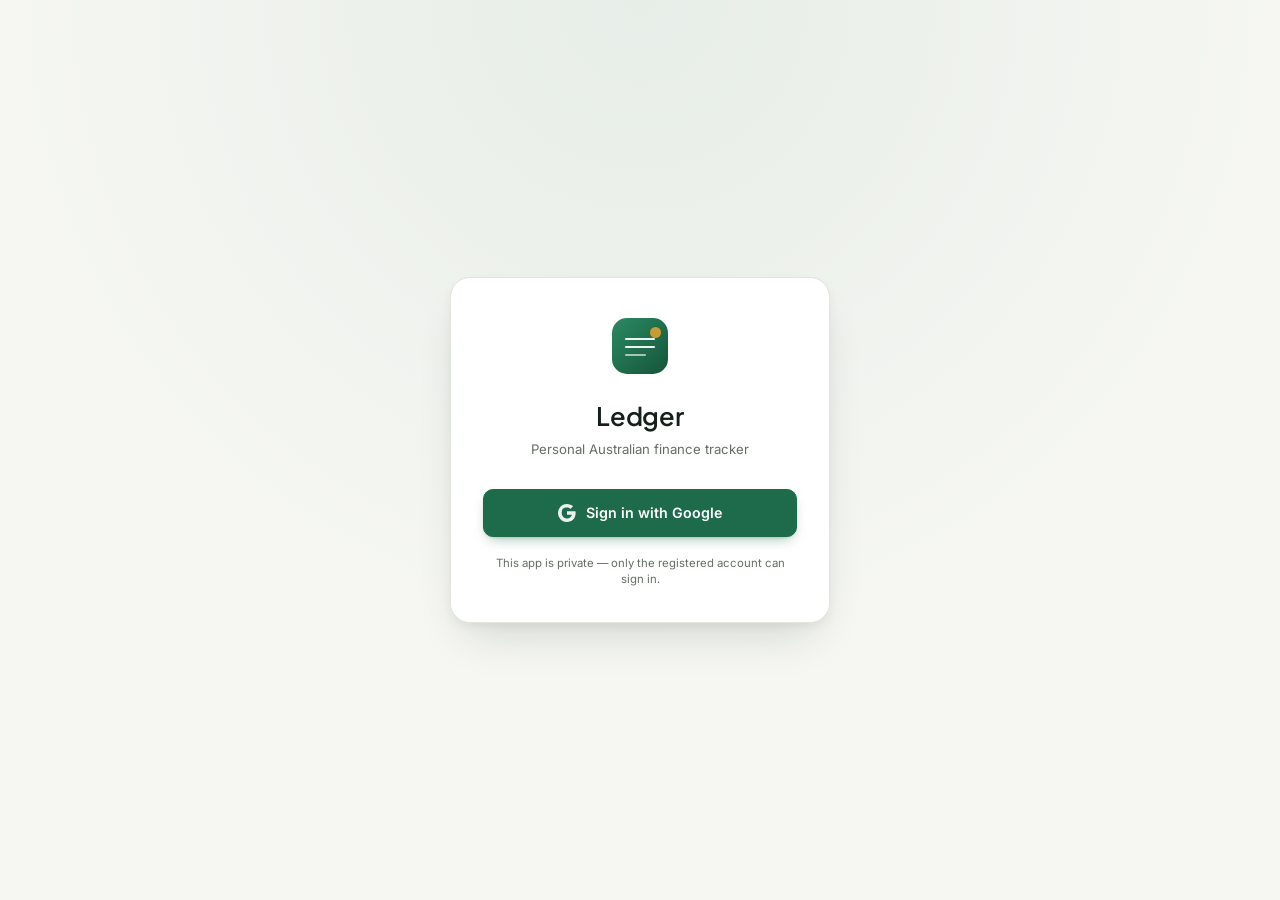
==== index.html @ 07d49474 "Add files via upload" ====
<!DOCTYPE html>
<html lang="en-AU">
<head>
<meta charset="UTF-8">
<meta name="viewport" content="width=device-width, initial-scale=1.0">
<title>Ledger</title>
<link rel="icon" href="data:image/svg+xml,%3Csvg xmlns='http://www.w3.org/2000/svg' viewBox='0 0 64 64'%3E%3Crect width='64' height='64' rx='15' fill='%231E6B4C'/%3E%3Ctext x='32' y='46' font-family='Arial,Helvetica,sans-serif' font-size='40' font-weight='800' fill='%23ffffff' text-anchor='middle'%3E%24%3C/text%3E%3C/svg%3E">
<link rel="preconnect" href="https://fonts.googleapis.com">
<link href="https://fonts.googleapis.com/css2?family=Inter:wght@400;500;600;700;800&family=Plus+Jakarta+Sans:wght@400;500;600;700;800&display=swap" rel="stylesheet">
<style>
/* ============ TOKENS ============ */
:root{
  /* ── Backgrounds ── */
  --bg:#F6F7F3; --surface:#FFFFFF; --surface2:#EEF1EA;
  /* ── Text ── */
  --ink:#16201A; --muted:#646F63;
  /* ── Borders ── */
  --line:#E2E6DD; --line2:#CCD3C4;
  /* ── Brand: Eucalyptus ── */
  --euc:#1E6B4C; --euc-soft:#E5F0E7; --euc-ink:#134A33;
  --euc-grad-from:#2B8A63; --euc-grad-to:#15543A;
  /* ── Accent: Gold ── */
  --gold:#A2791E; --gold-soft:#F5EEDA; --gold-badge:#C99B33;
  /* ── Semantic ── */
  --red:#AC4530; --red-soft:#F7E7E1;
  --blue:#2A5FA8; --blue-soft:#E4ECF8;
  --orange:#C9763F; --orange-soft:#F8EADC;
  --purple:#6E5FA8; --purple-soft:#EAE6F5;
  --grey-cell:#A8B0A4;
  /* ── Shadows ── */
  --shadow:0 1px 2px rgba(20,28,20,.04),0 10px 28px -10px rgba(20,28,20,.10);
  --shadow-sm:0 1px 2px rgba(20,28,20,.05);
  --shadow-lg:0 4px 10px rgba(20,28,20,.05),0 24px 48px -16px rgba(20,28,20,.16);
  /* ── Shape & Layout ── */
  --radius-xs:7px; --radius-sm:8px; --radius:13px; --radius-lg:16px; --radius-xl:20px; --radius-pill:999px;
  --ctl-h:36px; --ctl-h-sm:28px; --ctl-h-lg:48px;
  --sidebar-w:240px;
  /* ── Motion ── */
  --ease:cubic-bezier(.2,.7,.2,1);
  --dur-fast:120ms; --dur-base:150ms; --dur-slow:200ms; --dur-enter:180ms;
  /* ── Effects ── */
  --focus-ring:0 0 0 3px color-mix(in srgb,var(--euc) 18%,transparent);
  --blur-modal:blur(2px);
  /* ── Typography scale ── */
  --font-display:'Plus Jakarta Sans','Inter',system-ui,sans-serif;
  --font-body:'Inter',system-ui,-apple-system,sans-serif;
  --text-2xs:.64rem; --text-xs:.70rem; --text-sm:.78rem; --text-base:.88rem;
  --text-md:.92rem; --text-lg:1.00rem; --text-xl:1.08rem;
  --text-2xl:1.32rem; --text-3xl:1.62rem; --text-4xl:1.78rem;
  --fw-regular:400; --fw-medium:500; --fw-semibold:600; --fw-bold:700; --fw-extrabold:800;
  --lh-tight:1.25; --lh-base:1.45; --lh-relaxed:1.70;
  --ls-tight:-0.012em; --ls-snug:-0.006em; --ls-normal:0;
  --ls-caps:0.08em; --ls-wide:0.11em; --ls-widest:0.13em;
  --tnum:'tnum' 1;
  /* ── Spacing scale (4px base) ── */
  --space-1:4px; --space-2:8px; --space-3:12px; --space-4:14px; --space-5:16px;
  --space-6:18px; --space-7:20px; --space-8:24px; --space-9:30px; --space-10:38px;
}
html[data-theme="dark"]{
  --bg:#0D1310; --surface:#151D17; --surface2:#1C261E; --ink:#E8EDE6; --muted:#90A092;
  --line:#263027; --line2:#34402F;
  --euc:#4FCB94; --euc-soft:#172E22; --euc-ink:#7FE0AE;
  --gold:#D7AC54; --gold-soft:#2B2414; --gold-badge:#D7AC54;
  --red:#E08667; --red-soft:#33201A;
  --blue:#79ABEC; --blue-soft:#1A2740;
  --orange:#E2925A; --orange-soft:#352617;
  --purple:#AFA1DE; --purple-soft:#251F38;
  --grey-cell:#414C40;
  --shadow:0 1px 2px rgba(0,0,0,.50),0 12px 28px -10px rgba(0,0,0,.55);
  --shadow-sm:0 1px 2px rgba(0,0,0,.50);
  --shadow-lg:0 4px 10px rgba(0,0,0,.50),0 28px 56px -16px rgba(0,0,0,.60);
}
*{box-sizing:border-box;margin:0;padding:0}
html{font-size:15px}
html,body{overflow-x:hidden}
body{
  font-family:var(--font-body); background:var(--bg); color:var(--ink);
  font-feature-settings:var(--tnum); line-height:var(--lh-base); min-height:100vh;
  -webkit-font-smoothing:antialiased; text-rendering:optimizeLegibility; text-wrap:pretty;
}
h1,.display{font-family:var(--font-display);letter-spacing:-.022em;font-weight:var(--fw-bold)}
h2,h3{letter-spacing:var(--ls-snug)}
button,input,select,textarea{font:inherit;color:inherit}
a{color:var(--euc);text-decoration:none}
a:hover{text-decoration:underline}
::selection{background:var(--euc-soft);color:var(--euc-ink)}
/* Slim, quiet scrollbars — premium chrome rather than the OS default */
::-webkit-scrollbar{width:10px;height:10px}
::-webkit-scrollbar-track{background:transparent}
::-webkit-scrollbar-thumb{background:var(--line2);border-radius:99px;border:2px solid var(--bg)}
::-webkit-scrollbar-thumb:hover{background:var(--muted)}
*{scrollbar-color:var(--line2) transparent;scrollbar-width:thin}

/* ============ LAYOUT ============ */
.app{display:grid;grid-template-columns:240px 1fr;height:100vh;overflow:hidden;border-top:3px solid var(--person-accent,transparent)}
.sidebar{
  background:var(--surface); border-right:1px solid var(--line); padding:20px 0 14px;
  height:100%; overflow-y:auto; display:flex; flex-direction:column;
}
.brand{padding:0 20px 16px;border-bottom:1px solid var(--line);position:relative}
.brand .t{font-family:var(--font-display);font-weight:var(--fw-semibold);font-size:var(--text-2xl);letter-spacing:-.01em;position:relative;display:inline-block}
.brand .t::after{content:'';position:absolute;left:0;right:-4px;bottom:-7px;height:3px;background:linear-gradient(90deg,var(--euc) 0 60%,var(--gold) 60% 100%);border-radius:2px;opacity:.85}
.nav-toggle{display:none}
.fy-pick{padding:14px 20px;border-bottom:1px solid var(--line)}
.fy-pick label{font-size:.66rem;text-transform:uppercase;letter-spacing:var(--ls-wide);color:var(--muted);display:block;margin-bottom:6px;font-weight:var(--fw-semibold)}
.pchips{display:flex;flex-wrap:wrap;gap:6px}
.pchips button{border:1px solid var(--line);background:var(--surface2);color:var(--ink);border-radius:999px;padding:4px 11px;font:inherit;font-size:var(--text-sm);cursor:pointer;display:flex;align-items:center;gap:6px;transition:border-color .15s var(--ease),background .15s var(--ease),box-shadow .15s var(--ease)}
.pchips button .pd{width:8px;height:8px;border-radius:50%;flex:none}
.pchips button.active{background:var(--euc-soft);border-color:var(--euc);color:var(--euc-ink);font-weight:var(--fw-semibold);box-shadow:0 0 0 1px var(--euc) inset}
.pchips button:hover{border-color:var(--euc)}
.personline{display:inline-flex;align-items:center;gap:6px;font-size:.8rem;color:var(--muted)}
.personline .pd{width:9px;height:9px;border-radius:50%;display:inline-block}
.nav{padding:12px 12px;flex:1}
.nav .grp{font-size:.65rem;text-transform:uppercase;letter-spacing:var(--ls-wide);color:var(--muted);padding:14px 10px 6px;font-weight:var(--fw-bold)}
/* Excel-heritage sheet tabs */
.nav button{
  display:flex;align-items:center;gap:10px;width:100%;text-align:left;background:none;border:0;
  padding:8px 10px;border-radius:var(--radius-sm);cursor:pointer;color:var(--ink);font-weight:var(--fw-medium);font-size:var(--text-md);
  transition:background .14s var(--ease),color .14s var(--ease);
}
.nav button:hover{background:var(--surface2)}
.nav button.active{background:var(--person-accent-soft, var(--euc-soft));color:var(--person-accent-ink, var(--euc-ink));font-weight:var(--fw-semibold)}
.nav .tabchip{width:14px;height:9px;border-radius:2px 2px 0 0;border-bottom:2px solid transparent;flex:none}
.nav button.active .tabchip{border-bottom-color:currentColor}
.sidefoot{padding:14px 20px;border-top:1px solid var(--line);display:flex;gap:8px;align-items:center;flex-wrap:wrap}

.main{padding:30px 38px 70px;max-width:1280px;width:100%;min-width:0}
.pagehead{display:flex;align-items:flex-end;justify-content:space-between;gap:16px;margin-bottom:22px;flex-wrap:wrap}
.pagehead h1{font-size:var(--text-4xl);font-weight:var(--fw-semibold)}
.pagehead .sub{color:var(--muted);font-size:.9rem;margin-top:4px;max-width:680px}
.headactions{display:flex;gap:8px;flex-wrap:wrap;align-items:center}

/* ============ COMPONENTS ============ */
.card{background:var(--surface);border:1px solid var(--line);border-radius:var(--radius);box-shadow:var(--shadow);margin-bottom:18px;transition:box-shadow .2s var(--ease)}
.card.archived{opacity:.7}
.card.archived .chead{background:repeating-linear-gradient(135deg,transparent,transparent 10px,var(--bg) 10px,var(--bg) 20px)}
.asset-search-dropdown{position:absolute;top:2px;left:0;right:0;background:var(--surface);border:1px solid var(--line);border-radius:var(--radius-sm);box-shadow:var(--shadow-lg);z-index:50;max-height:280px;overflow-y:auto}
.asset-search-item{padding:8px 10px;font-size:.84rem;cursor:pointer;border-bottom:1px solid var(--line2)}
.asset-search-item:last-child{border-bottom:none}
.asset-search-item:hover{background:var(--surface2)}
.card>.chead{display:flex;align-items:center;justify-content:space-between;gap:12px;padding:13px 17px;border-bottom:1px solid var(--line);flex-wrap:wrap}
.card>.chead h2{font-size:1rem;font-weight:var(--fw-bold);letter-spacing:-.005em}
.card>.chead .hint{font-size:.8rem;color:var(--muted)}
.card>.cbody{padding:17px}
.card>.cbody.tight{padding:0;overflow-x:auto;-webkit-overflow-scrolling:touch}
.chead .actions{display:flex;gap:6px;align-items:center;flex-wrap:wrap}

.grid2{display:grid;grid-template-columns:1fr 1fr;gap:18px}
.grid3{display:grid;grid-template-columns:repeat(3,1fr);gap:14px}
@media(max-width:1000px){
  .grid2,.grid3{grid-template-columns:1fr}
  /* On mobile the app returns to normal document flow — no fixed height,
     no overflow:hidden, standard page scroll */
  .app{grid-template-columns:1fr;height:auto;overflow:visible}
  .sidebar{position:static;height:auto;overflow-y:visible;border-right:none;border-bottom:1px solid var(--line)}
  /* Main content scroll wrapper also returns to normal flow */
  .app > div[style*="overflow-y:auto"]{height:auto;overflow-y:visible !important}
  .brand{display:flex;align-items:center;justify-content:space-between;gap:12px;padding:14px 16px}
  .nav-toggle{
    display:flex;align-items:center;gap:6px;border:1px solid var(--line2);background:var(--surface2);
    border-radius:var(--radius-xs);padding:0 12px;height:34px;font:inherit;font-size:.84rem;font-weight:var(--fw-semibold);color:var(--ink);cursor:pointer;
  }
  .nav-toggle-icon{font-size:.7rem;transition:transform .15s;color:var(--muted)}
  .nav-toggle[aria-expanded="true"] .nav-toggle-icon{transform:rotate(180deg)}
  .nav-collapse{display:none}
  .nav-collapse.open{display:block}
}

.btn{
  border:1px solid var(--line2);background:var(--surface);border-radius:var(--radius-sm);padding:0 14px;height:var(--ctl-h);cursor:pointer;
  font-weight:var(--fw-semibold);font-size:.86rem;display:inline-flex;align-items:center;gap:6px;color:var(--ink);
  transition:background .15s var(--ease),border-color .15s var(--ease),box-shadow .15s var(--ease),transform .1s var(--ease);
}
.btn:hover{background:var(--surface2);border-color:var(--line2)}
.btn:active{transform:translateY(1px)}
.btn.primary{background:var(--euc);border-color:var(--euc);color:#fff;box-shadow:0 1px 2px rgba(20,28,20,.08),0 6px 14px -6px color-mix(in srgb,var(--euc) 55%,transparent)}
html[data-theme="dark"] .btn.primary{color:#06140d}
.btn.primary:hover{filter:brightness(1.07);box-shadow:0 1px 2px rgba(20,28,20,.1),0 8px 18px -6px color-mix(in srgb,var(--euc) 65%,transparent)}
.btn.danger{color:var(--red);border-color:var(--red)}
.btn.danger:hover{background:var(--red-soft)}
.btn.small{height:var(--ctl-h-sm);padding:0 9px;font-size:var(--text-sm);border-radius:var(--radius-xs)}
.btn.ghost{border-color:transparent;background:none;box-shadow:none}
.btn.ghost:hover{background:var(--surface2)}
a.btn{text-decoration:none}

.input,select.input,textarea.input{
  width:100%;border:1px solid var(--line2);background:var(--surface);border-radius:var(--radius-sm);
  height:var(--ctl-h);padding:0 11px;font-size:.9rem;transition:border-color .14s var(--ease),box-shadow .14s var(--ease);
}
textarea.input{height:auto;padding:8px 10px}
select.input{
  appearance:none;-webkit-appearance:none;
  background-image:url("data:image/svg+xml;charset=utf-8,%3Csvg xmlns='http://www.w3.org/2000/svg' width='10' height='6'%3E%3Cpath d='M1 1l4 4 4-4' stroke='%23646F63' stroke-width='1.6' fill='none' stroke-linecap='round'/%3E%3C/svg%3E");
  background-repeat:no-repeat;background-position:right 9px center;padding-right:26px;
}
.input:focus,.input:focus-visible{outline:none;border-color:var(--euc);box-shadow:var(--focus-ring)}
.input.money{text-align:right;font-variant-numeric:tabular-nums}
label.fld{display:block;font-size:.74rem;font-weight:var(--fw-semibold);color:var(--muted);margin-bottom:5px;text-transform:uppercase;letter-spacing:.05em}
.fldrow{display:flex;gap:12px;flex-wrap:wrap}
.fldrow>div{flex:1;min-width:130px}

table.tbl{width:100%;border-collapse:collapse;font-size:var(--text-base)}
table.tbl th{
  text-align:left;font-size:var(--text-2xs);text-transform:uppercase;letter-spacing:var(--ls-caps);color:var(--muted);
  padding:10px 14px;border-bottom:1px solid var(--line);background:var(--surface2);font-weight:var(--fw-bold);white-space:nowrap;
}
table.tbl td{padding:8px 14px;border-bottom:1px solid var(--line);vertical-align:middle;height:44px}
table.tbl tr:last-child td{border-bottom:0}
table.tbl tbody tr{transition:background .12s var(--ease)}
table.tbl tbody tr:hover td{background:color-mix(in srgb,var(--surface2) 55%,transparent)}
table.tbl tr.total:hover td{background:var(--surface2)}
table.tbl td.num,table.tbl th.num{text-align:right;font-variant-numeric:tabular-nums;white-space:nowrap}
/* Ledger signature: totals close out with a double rule, the way an
   accountant underlines a final balance in a paper ledger book. */
table.tbl tr.total td{font-weight:var(--fw-bold);background:var(--surface2);border-top:3px double var(--line2)}
table.tbl tr.subhead td{font-weight:var(--fw-bold);background:var(--euc-soft);color:var(--euc-ink);font-size:var(--text-sm);text-transform:uppercase;letter-spacing:.06em;height:var(--ctl-h)}
table.tbl td.rowact{text-align:right;white-space:nowrap}
table.tbl td.rowact .btn{vertical-align:middle}
table.tbl input.input,table.tbl select.input{height:31px;font-size:.86rem;min-width:64px;border-radius:var(--radius-xs)}
table.tbl select.input{min-width:96px}
table.tbl .editcell{min-width:120px}

.stat{background:var(--surface);border:1px solid var(--line);border-radius:var(--radius);padding:15px 17px;box-shadow:var(--shadow);position:relative;overflow:hidden}
.stat::before{content:'';position:absolute;top:0;left:0;right:0;height:3px;background:var(--line2);opacity:.6}
.stat .l{font-size:var(--text-2xs);text-transform:uppercase;letter-spacing:var(--ls-caps);color:var(--muted);font-weight:var(--fw-semibold)}
.stat .v{font-family:var(--font-display);font-size:var(--text-3xl);font-weight:var(--fw-bold);margin-top:5px;font-variant-numeric:tabular-nums;letter-spacing:-.022em}
.stat .d{font-size:var(--text-sm);color:var(--muted);margin-top:3px}
.stat.good::before{background:var(--euc)}
.stat.bad::before{background:var(--red)}
.stat.gold::before{background:var(--gold-badge)}
.stat.good .v{color:var(--euc)}
.stat.bad .v{color:var(--red)}
.stat.gold .v{color:var(--gold-badge)}

.badge{display:inline-flex;align-items:center;gap:5px;font-size:.7rem;font-weight:var(--fw-bold);padding:2.5px 9px;border-radius:99px;border:1px solid;white-space:nowrap;letter-spacing:.01em}
.badge.euc{color:var(--euc-ink);background:var(--euc-soft);border-color:var(--euc)}
.badge.gold{color:var(--gold-badge);background:var(--gold-soft);border-color:var(--gold-badge)}
.badge.red{color:var(--red);background:var(--red-soft);border-color:var(--red)}
.badge.blue{color:var(--blue);background:var(--blue-soft);border-color:var(--blue)}
.badge.purple{color:var(--purple);background:var(--purple-soft);border-color:var(--purple)}

/* frozen FY stamp — the signature mark */
.stamp{
  display:inline-flex;flex-direction:column;align-items:center;justify-content:center;
  border:2.5px solid var(--gold-badge);color:var(--gold-badge);border-radius:8px;padding:5px 12px;
  font-family:var(--font-display);font-weight:var(--fw-semibold);letter-spacing:var(--ls-widest);text-transform:uppercase;font-size:var(--text-2xs);
  transform:rotate(-4deg);line-height:1.25;opacity:.95;user-select:none;pointer-events:none;
}
.stamp .big{font-size:.86rem;letter-spacing:.18em}

/* WFH calendar */
.cal-month{margin-bottom:10px}
.cal-mname{font-weight:var(--fw-bold);font-size:var(--text-md);margin:10px 0 6px}
.cal-grid{display:grid;grid-template-columns:repeat(7,minmax(34px,46px));gap:3px}
.cal-dow{font-size:.64rem;text-transform:uppercase;color:var(--muted);text-align:center;font-weight:var(--fw-bold);padding:2px 0}
.cal-day{
  aspect-ratio:1.15;border:1px solid var(--line);border-radius:var(--radius-xs);display:flex;align-items:center;justify-content:center;
  font-size:.8rem;cursor:pointer;background:var(--surface);font-variant-numeric:tabular-nums;position:relative;
  transition:outline-color .12s var(--ease),background .12s var(--ease);
}
.cal-day.empty{visibility:hidden}
.cal-day.weekend{background:var(--orange-soft);border-color:var(--orange);color:var(--orange);cursor:default}
.cal-day.holiday{background:var(--grey-cell);border-color:var(--grey-cell);color:var(--surface);cursor:default}
.cal-day.wfh{background:var(--wfh-user,var(--blue));border-color:var(--wfh-user,var(--blue));color:#fff;font-weight:var(--fw-bold)}
.cal-day.range-pending{outline:2px dashed var(--euc);outline-offset:1px;box-shadow:0 0 0 2px var(--euc) inset}
.cal-day.away{background:var(--away-user,var(--purple));border-color:var(--away-user,var(--purple));color:#fff}
.cal-day:not(.weekend):not(.holiday):hover{outline:2px solid var(--blue)}
.cal-legend{display:flex;gap:14px;flex-wrap:wrap;font-size:var(--text-sm);color:var(--muted);margin:8px 0 4px}
.cal-legend .sw{display:inline-block;width:13px;height:13px;border-radius:3px;vertical-align:-2px;margin-right:5px;border:1px solid var(--line)}

/* charts */
.chart svg{width:100%;height:auto;display:block}
.chart .axis{font-size:10px;fill:var(--muted)}
.chart .vlab{font-size:9.5px;fill:var(--muted);font-variant-numeric:tabular-nums}
.mom-up{color:var(--euc);font-weight:var(--fw-bold)}
.mom-down{color:var(--red);font-weight:var(--fw-bold)}

/* expandable result table */
.restbl{width:100%;border-collapse:collapse;font-size:.9rem}
.restbl th{text-align:right;font-size:.69rem;text-transform:uppercase;letter-spacing:var(--ls-caps);color:var(--muted);padding:7px 10px;border-bottom:1px solid var(--line);font-weight:var(--fw-bold)}
.restbl th:first-child{text-align:left}
.restbl td{padding:8px 10px;border-bottom:1px solid var(--line);font-variant-numeric:tabular-nums}
.restbl td.num{text-align:right;white-space:nowrap}
.restbl tr.grp>td{cursor:pointer;font-weight:var(--fw-semibold)}
.restbl tr.grp>td:first-child::before{content:'▸';display:inline-block;width:14px;color:var(--muted);transition:transform .12s}
.restbl tr.grp.open>td:first-child::before{transform:rotate(90deg)}
.restbl tr.sub td{background:var(--surface2);color:var(--muted);font-size:.84rem;border-bottom:1px dashed var(--line)}
.restbl tr.sub td:first-child{padding-left:26px}
.restbl tr.tot td{font-weight:var(--fw-bold);border-top:3px double var(--line2);border-bottom:0}
.restbl tr.plain>td:first-child{padding-left:14px}

/* donut */
.donutwrap{display:flex;gap:22px;align-items:center;flex-wrap:wrap}
.donutleg{font-size:.84rem;display:grid;gap:6px}
.donutleg .sw{display:inline-block;width:12px;height:12px;border-radius:3px;margin-right:7px;vertical-align:-1px}

/* receipts */
.rcpt-thumb{width:40px;height:40px;object-fit:cover;border-radius:var(--radius-xs);border:1px solid var(--line);cursor:pointer}
.rcpt-file{display:inline-flex;align-items:center;gap:6px;font-size:var(--text-sm);padding:4px 9px;border:1px solid var(--line2);border-radius:var(--radius-xs);cursor:pointer;transition:background .12s var(--ease)}
.rcpt-file:hover{background:var(--surface2)}

/* ═══ Documents page ═══ */
.docs-filter-row{display:flex;gap:10px;align-items:center;flex-wrap:wrap;margin-bottom:18px}
.docs-filter-row .input{max-width:320px;flex:1}
.doc-cat{margin-bottom:14px}
.doc-cat-head{display:flex;align-items:center;gap:10px;cursor:pointer;user-select:none;padding:12px 17px;background:var(--surface);border:1px solid var(--line);border-radius:var(--radius);box-shadow:var(--shadow-sm);transition:background .12s var(--ease)}
.doc-cat-head:hover{background:var(--surface2)}
.doc-cat-head h2{margin:0;font-size:var(--text-md);font-weight:var(--fw-bold);flex:1}
.doc-cat-body{border:1px solid var(--line);border-top:none;border-radius:0 0 var(--radius) var(--radius);background:var(--surface);overflow:hidden}
.doc-row{display:flex;align-items:center;gap:12px;padding:11px 17px;border-bottom:1px solid var(--line);cursor:pointer;transition:background .12s var(--ease)}
.doc-row:last-child{border-bottom:none}
.doc-row:hover{background:var(--surface2)}
.doc-icon{font-size:1.2rem;flex-shrink:0;width:26px;text-align:center}
.doc-name{font-size:var(--text-base);font-weight:var(--fw-semibold);color:var(--ink);flex:1;min-width:0;white-space:nowrap;overflow:hidden;text-overflow:ellipsis}
.doc-sub{font-size:.76rem;color:var(--muted);margin-top:1px;white-space:nowrap;overflow:hidden;text-overflow:ellipsis}
.doc-meta{display:flex;flex-direction:column;align-items:flex-end;gap:4px;flex-shrink:0}
.doc-missing-head{display:flex;align-items:center;gap:9px;padding:9px 17px;background:var(--gold-soft);border-top:1px solid var(--line);cursor:pointer;user-select:none;transition:background .12s var(--ease)}
.doc-missing-head:hover{background:var(--gold-soft)}
.doc-missing-row{display:flex;align-items:center;gap:12px;padding:8px 17px 8px 40px;border-top:1px dashed var(--line);background:var(--surface2)}
.doc-missing-row:first-of-type{border-top:1px solid var(--line)}
.doc-missing-row .doc-sub{font-size:.8rem}
.doc-empty{padding:20px 17px;color:var(--muted);font-size:.84rem;font-style:italic}
.doc-cat-badges{display:flex;gap:6px;flex-shrink:0;align-items:center}

/* modal & toast */
.modal-back{position:fixed;inset:0;background:rgba(10,15,12,.52);backdrop-filter:var(--blur-modal);display:flex;align-items:center;justify-content:center;z-index:50;padding:20px;animation:fadeIn .15s var(--ease)}
.modal{background:var(--surface);border:1px solid var(--line);border-radius:var(--radius-lg);max-width:660px;width:100%;max-height:88vh;overflow-y:auto;box-shadow:var(--shadow-lg);animation:modalIn .18s var(--ease)}
@keyframes fadeIn{from{opacity:0}}
@keyframes modalIn{from{opacity:0;transform:translateY(6px) scale(.985)}}
.modal .mhead{padding:15px 19px;border-bottom:1px solid var(--line);display:flex;justify-content:space-between;align-items:center}
.modal .mhead h3{font-size:var(--text-xl);font-family:var(--font-display);font-weight:var(--fw-semibold)}
.modal .mbody{padding:19px}
.modal .mfoot{padding:13px 19px;border-top:1px solid var(--line);display:flex;justify-content:flex-end;gap:8px}
#toast{position:fixed;bottom:22px;left:50%;transform:translateX(-50%);background:var(--ink);color:var(--bg);padding:10px 19px;border-radius:10px;font-weight:var(--fw-semibold);font-size:var(--text-base);opacity:0;transition:opacity .25s,transform .25s;z-index:99;pointer-events:none;box-shadow:var(--shadow-lg)}
#toast.show{opacity:1;transform:translate(-50%,-3px)}

.note{font-size:.8rem;color:var(--muted);background:var(--surface2);border:1px solid var(--line);border-radius:var(--radius-sm);padding:10px 13px;margin-top:10px}
.kv{display:flex;justify-content:space-between;gap:10px;padding:7px 0;border-bottom:1px dashed var(--line);font-size:.9rem;align-items:center}
.kv:last-child{border-bottom:0}
.kv .k{color:var(--muted)}
.kv .v{font-weight:var(--fw-semibold);font-variant-numeric:tabular-nums}
.kv.big .v{font-family:var(--font-display);font-weight:var(--fw-semibold);font-size:1.18rem}
.muted{color:var(--muted)}
.right{text-align:right}
.mt{margin-top:14px}
.searchres{border:1px solid var(--line);border-radius:var(--radius-sm);max-height:230px;overflow-y:auto;margin-top:6px}
.searchres button{display:flex;justify-content:space-between;width:100%;border:0;background:none;padding:8px 12px;cursor:pointer;font-size:.86rem;border-bottom:1px solid var(--line);text-align:left;color:var(--ink)}
.searchres button:hover{background:var(--euc-soft)}
.theme-toggle{margin-left:auto}
/* Dashboard stat grids: collapse to single column on mobile so dex is adjacent to its card */
@media(max-width:768px){
  .dash-stat-grid{grid-template-columns:1fr!important}
  .dash-stat-grid [style*="grid-column:1/-1"]{margin-top:0!important}
  /* Reclaim screen width — desktop padding wastes too much space on phones */
  .main{padding:14px 12px 60px}
  .pagehead{gap:8px}
  .pagehead h1{font-size:1.35rem}
  .pagehead .sub{font-size:.84rem}
  .card>.chead{padding:10px 12px}
  .card>.cbody{padding:12px}
  table.tbl{font-size:.82rem}
  table.tbl th,table.tbl td{padding:6px 8px}
  /* Form rows stack on narrow screens instead of cramming columns */
  .fldrow>div{min-width:0;flex-basis:100%}
  .fldrow.fldrow-2up>div{flex-basis:calc(50% - 6px)}
  /* Settings (and similar) rows often use inline style="width:NNNpx" inputs
     that don't fit a phone's content width — cap them, and let the label
     wrap onto its own line above the control rather than overflowing. */
  .input{max-width:100%}
  .kv{flex-wrap:wrap;row-gap:6px}
  .kv .v,.kv>span:last-child{max-width:100%}
  /* Modals use most of the viewport on small screens */
  .modal-back{padding:8px}
  .modal{max-width:100%;max-height:94vh}
  .modal .mbody{padding:14px}
  .modal .mfoot{padding:10px 14px;flex-wrap:wrap}
  .grid3 .stat{padding:12px}
}
/* Address autocomplete dropdown */
.addr-sugg{display:none;position:absolute;top:100%;left:0;right:0;z-index:60;background:var(--surface);border:1px solid var(--line2);border-radius:var(--radius-sm);margin-top:2px;max-height:220px;overflow-y:auto;box-shadow:var(--shadow-lg)}
.addr-sugg-item{padding:8px 12px;font-size:.84rem;cursor:pointer;border-bottom:1px solid var(--line2);line-height:1.4}
.addr-sugg-item:last-child{border-bottom:none}
.addr-sugg-item:hover{background:var(--surface2)}

/* ===== CUSTOM SELECT ===== */
.csel{position:relative;display:block}
.csel-btn{
  width:100%;height:var(--ctl-h);padding:0 11px;
  border:1px solid var(--line2);background:var(--surface);border-radius:var(--radius-sm);
  cursor:pointer;font:inherit;font-size:.9rem;color:var(--ink);
  display:flex;align-items:center;justify-content:space-between;gap:8px;
  text-align:left;line-height:1.3;transition:border-color .14s var(--ease),box-shadow .14s var(--ease);
}
.csel-btn:hover{background:var(--surface2)}
.csel.open .csel-btn,.csel-btn:focus,.csel-btn:focus-visible{
  outline:none;border-color:var(--euc);background:var(--surface);box-shadow:var(--focus-ring);
}
.csel-cur{flex:1;overflow:hidden;text-overflow:ellipsis;white-space:nowrap;min-width:0}
.csel-chev{color:var(--muted);flex:none;display:block;transition:transform .15s}
.csel.open .csel-chev{transform:rotate(180deg);color:var(--euc)}
.csel-opts{
  position:absolute;top:calc(100% + 4px);left:0;right:0;min-width:max-content;
  background:var(--surface);border:1px solid var(--line2);
  border-radius:var(--radius);padding:5px 0;
  box-shadow:var(--shadow-lg);z-index:300;
  max-height:260px;overflow-y:auto;display:none;
}
.csel.open .csel-opts{display:block;animation:cselIn .12s var(--ease)}
@keyframes cselIn{from{opacity:0;transform:translateY(-5px)}}
@keyframes spin{to{transform:rotate(360deg)}}
.spinner{display:inline-block;width:13px;height:13px;border:2px solid var(--line2);border-top-color:var(--euc);border-radius:50%;animation:spin .7s linear infinite;vertical-align:middle}
@keyframes skelPulse{0%,100%{opacity:.55}50%{opacity:1}}
.skel-row{height:14px;border-radius:5px;background:var(--surface2);animation:skelPulse 1.2s ease-in-out infinite}
.skel-pulse{animation:skelPulse 1.2s ease-in-out infinite}
.csel-opt{
  padding:8px 13px;cursor:pointer;color:var(--ink);
  font-size:.9rem;display:flex;align-items:center;gap:8px;white-space:nowrap;
}
.csel-opt:hover{background:var(--surface2)}
.csel-opt.sel{background:var(--euc-soft);color:var(--euc-ink);font-weight:var(--fw-semibold)}
/* table-cell selects stay compact */
table .csel-btn{height:31px;font-size:.86rem;padding:0 7px;border-radius:var(--radius-xs)}

/* ===== EXPANDABLE DASHBOARD STAT CARDS ===== */
.stat.xable{cursor:pointer;user-select:none;transition:box-shadow .15s var(--ease),background .15s var(--ease),transform .15s var(--ease)}
.stat.xable:hover{box-shadow:0 0 0 1.5px var(--line2),var(--shadow-lg);transform:translateY(-1px)}
.stat.xopen{box-shadow:0 0 0 2px var(--euc)!important;background:var(--surface)!important}
.stat-toggle{font-size:.62rem;color:var(--muted);text-align:right;margin-top:10px;letter-spacing:.06em;text-transform:uppercase;font-weight:var(--fw-semibold)}
.stat.xopen .stat-toggle{color:var(--euc)}
.dex{
  background:var(--surface);border:1.5px solid var(--euc);border-radius:var(--radius);
  padding:17px 19px;margin-top:-10px;margin-bottom:18px;
  box-shadow:var(--shadow-lg);animation:dexIn .16s var(--ease);
}
@keyframes dexIn{from{opacity:0;transform:translateY(-4px)}}
.dex-row{
  display:flex;justify-content:space-between;align-items:center;
  padding:6px 0;border-bottom:1px dashed var(--line);font-size:.9rem;gap:16px;
}
.dex-row:last-child{border-bottom:0}
.dex-row.sub{padding-left:18px;font-size:.84rem}
.dex-row.sub .n{color:var(--muted)}
.dex-row.tot{
  font-weight:var(--fw-bold);border-bottom:0;border-top:3px double var(--line2);
  padding-top:10px;margin-top:4px;font-size:.95rem;
}
.dex-row .n{color:var(--muted);flex:1}
.dex-row .a{font-weight:var(--fw-semibold);font-variant-numeric:tabular-nums;white-space:nowrap;color:var(--ink)}
.dex-lnk{font-size:var(--text-sm);color:var(--euc);cursor:pointer;text-decoration:none;margin-left:6px;white-space:nowrap}
.dex-lnk:hover{text-decoration:underline}


/* ═══ Custom select (csel) ═══ */
.csel{position:relative;width:100%}
.csel-trg{
  width:100%;border:1px solid var(--line2);background:var(--surface);
  border-radius:var(--radius-sm);height:var(--ctl-h);padding:0 11px;font-size:.9rem;
  cursor:pointer;text-align:left;display:flex;align-items:center;
  justify-content:space-between;gap:8px;color:var(--ink);font-family:inherit;
  font-feature-settings:'tnum' 1;transition:border-color .14s var(--ease);
}
.csel-trg:hover{background:var(--surface2)}
.csel-trg:focus-visible{outline:none;box-shadow:var(--focus-ring)}
.csel.open .csel-trg{border-color:var(--euc);border-radius:var(--radius-sm) 9px 0 0}
.csel-arr{font-size:.6rem;color:var(--muted);transition:transform .12s;flex:none;line-height:1}
.csel.open .csel-arr{transform:rotate(180deg)}
.csel-tmpl{display:none!important}
/* floating drop rendered via JS into body */
#_csel_drop{
  border:1px solid var(--euc);border-top:0;border-radius:0 0 11px 11px;
  background:var(--surface);box-shadow:var(--shadow-lg);
  overflow-y:auto;
}
#_csel_drop .csel-opt{
  display:block;width:100%;border:0;background:none;padding:9px 12px;
  text-align:left;cursor:pointer;font-size:var(--text-base);color:var(--ink);
  border-bottom:1px solid var(--line);font-family:inherit;
}
#_csel_drop .csel-opt:last-child{border-bottom:0}
#_csel_drop .csel-opt:hover{background:var(--euc-soft);color:var(--euc-ink)}
#_csel_drop .csel-opt.sel{font-weight:var(--fw-bold);background:var(--euc-soft);color:var(--euc-ink)}

/* ═══ Expandable dashboard stat cards (xstat) ═══ */
.xstat{cursor:pointer;user-select:none;transition:border-color .14s var(--ease)}
.xstat:hover{border-color:var(--euc)}
.xcaret{font-size:.58rem;color:var(--muted);margin-left:5px;display:inline-block;transition:transform .12s;vertical-align:.1em}
.xstat.open .xcaret{transform:rotate(90deg)}
.xdet{border-top:1px solid var(--line);margin-top:10px;padding-top:10px}
.xdet .dkv{display:flex;justify-content:space-between;align-items:baseline;padding:4px 0;border-bottom:1px dashed var(--line);font-size:.85rem}
.xdet .dkv:last-child{border-bottom:0}
.xdet .dkv .dk{color:var(--muted)}
.xdet .dkv .dv{font-weight:var(--fw-semibold);font-variant-numeric:tabular-nums;white-space:nowrap}
.xdet .dkv.sub .dk{padding-left:14px;font-size:.8rem}
.xdet .dkv.sub .dv{font-size:.8rem;color:var(--muted);font-weight:var(--fw-regular)}
.xdet .dkv.total .dk{font-weight:var(--fw-bold);color:var(--ink)}
.xdet .dkv.total .dv{font-family:var(--font-display);font-weight:var(--fw-semibold);font-size:1rem}

.spread-sched{min-width:200px;max-width:380px}
.spread-sched>div:last-child{border-bottom:0}

@media print{
  /* Reset the viewport-height layout so all content prints */
  .app{display:block;height:auto;overflow:visible;grid-template-columns:1fr}
  .app > div[style]{height:auto !important;overflow:visible !important}
  .sidebar,.headactions,.nav-toggle,.nav-collapse,.stat-toggle,button:not(.print-keep){display:none !important}
  .main{padding:10px;max-width:none;overflow:visible;height:auto}
  .mytax-body{display:block !important}
  /* Prevent cards from being cut mid-page */
  .card,.stat,.dex{break-inside:avoid;page-break-inside:avoid}
  .kv{break-inside:avoid}
  /* Show all collapsed mytax sections when printing */
  .mytax-body[style*="display:none"]{display:block !important}
  body{background:#fff;color:#000}
  a{color:#000}
  .badge,.muted{color:#444 !important}
  .modal-back,.modal,#toast{display:none !important}
}
@media (prefers-reduced-motion:reduce){*{transition:none!important;animation:none!important}}
:focus-visible{outline:none;box-shadow:var(--focus-ring);border-radius:6px}
</style>
</head>
<body>
<!-- AUTH GATE -->
<div id="authGate" style="position:fixed;inset:0;z-index:9999;display:flex;align-items:center;justify-content:center;background:radial-gradient(circle at 50% 0%,color-mix(in srgb,var(--euc) 7%,var(--bg)) 0%,var(--bg) 60%);padding:24px">
  <div style="width:100%;max-width:380px;text-align:center;background:var(--surface);border:1px solid var(--line);border-radius:20px;box-shadow:var(--shadow-lg);padding:40px 32px 34px">
    <svg width="56" height="56" viewBox="0 0 56 56" style="margin-bottom:18px" aria-hidden="true">
      <defs><linearGradient id="authMark" x1="0" y1="0" x2="1" y2="1"><stop offset="0" stop-color="#2B8A63"/><stop offset="1" stop-color="#15543A"/></linearGradient></defs>
      <rect width="56" height="56" rx="15" fill="url(#authMark)"/>
      <line x1="14" y1="21" x2="42" y2="21" stroke="#fff" stroke-width="2.2" stroke-linecap="round" opacity=".92"/>
      <line x1="14" y1="29" x2="42" y2="29" stroke="#fff" stroke-width="2.2" stroke-linecap="round" opacity=".92"/>
      <line x1="14" y1="37" x2="33" y2="37" stroke="#fff" stroke-width="2.2" stroke-linecap="round" opacity=".6"/>
      <circle cx="43.5" cy="14.5" r="5.5" fill="#C99B33"/>
    </svg>
    <h1 style="font-family:'Plus Jakarta Sans','Inter',sans-serif;font-size:1.7rem;font-weight:600;letter-spacing:-.01em;margin-bottom:5px;color:var(--ink)">Ledger</h1>
    <p style="color:var(--muted);margin-bottom:30px;font-size:.88rem">Personal Australian finance tracker</p>
    <div id="authSetupNote" style="display:none;background:var(--surface2);border-radius:var(--radius);padding:12px 14px;margin-bottom:18px;font-size:.82rem;color:var(--muted);text-align:left;line-height:1.7"></div>
    <button id="authSignInBtn" class="btn primary" style="width:100%;height:48px;font-size:.95rem;display:flex;align-items:center;justify-content:center;gap:10px;border-radius:10px" onclick="authSignIn()">
      <svg width="18" height="18" viewBox="0 0 18 18" style="flex-shrink:0"><path fill="rgba(255,255,255,.9)" d="M17.64 9.2c0-.637-.057-1.251-.164-1.84H9v3.481h4.844c-.209 1.125-.843 2.078-1.796 2.717v2.258h2.908C16.658 14.013 17.64 11.705 17.64 9.2z"/><path fill="rgba(255,255,255,.9)" d="M9 18c2.43 0 4.467-.806 5.956-2.18l-2.908-2.259c-.806.54-1.837.86-3.048.86-2.344 0-4.328-1.584-5.036-3.711H.957v2.332A8.997 8.997 0 0 0 9 18z"/><path fill="rgba(255,255,255,.9)" d="M3.964 10.71A5.41 5.41 0 0 1 3.682 9c0-.593.102-1.17.282-1.71V4.958H.957A8.996 8.996 0 0 0 0 9c0 1.452.348 2.827.957 4.042l3.007-2.332z"/><path fill="rgba(255,255,255,.9)" d="M9 3.58c1.321 0 2.508.454 3.44 1.345l2.582-2.58C13.463.891 11.426 0 9 0A8.997 8.997 0 0 0 .957 4.958L3.964 6.29C4.672 4.163 6.656 3.58 9 3.58z"/></svg>
      Sign in with Google
    </button>
    <div id="authError" style="display:none;margin-top:14px;padding:11px 13px;background:var(--surface2);border:1px solid var(--red);border-radius:var(--radius);font-size:.86rem;color:var(--red);text-align:left;line-height:1.5"></div>
    <p style="color:var(--muted);font-size:.76rem;margin-top:18px">This app is private — only the registered account can sign in.</p>
  </div>
</div>
<!-- APP SHELL (hidden until authenticated) -->
<div id="appShell" style="display:contents"><div class="app">
  <aside class="sidebar">
    <div class="brand">
      <span style="display:inline-flex;align-items:center">
        <svg width="22" height="22" viewBox="0 0 56 56" style="margin-right:7px;flex:none" aria-hidden="true">
          <defs><linearGradient id="navMark" x1="0" y1="0" x2="1" y2="1"><stop offset="0" stop-color="#2B8A63"/><stop offset="1" stop-color="#15543A"/></linearGradient></defs>
          <rect width="56" height="56" rx="15" fill="url(#navMark)"/>
          <line x1="14" y1="21" x2="42" y2="21" stroke="#fff" stroke-width="2.6" stroke-linecap="round" opacity=".92"/>
          <line x1="14" y1="29" x2="42" y2="29" stroke="#fff" stroke-width="2.6" stroke-linecap="round" opacity=".92"/>
          <line x1="14" y1="37" x2="33" y2="37" stroke="#fff" stroke-width="2.6" stroke-linecap="round" opacity=".6"/>
          <circle cx="43.5" cy="14.5" r="6" fill="#C99B33"/>
        </svg>
        <div class="t">Ledger</div>
      </span>
      <button id="privacyBtn" onclick="privacyToggle()" title="Hide all dollar values (for demos)" style="background:none;border:none;cursor:pointer;font-size:1.1rem;line-height:1;padding:2px 6px;margin-left:2px;opacity:.75">👁</button>
      <button class="nav-toggle" id="navToggle" onclick="navToggle()" aria-expanded="false" aria-controls="navCollapse">
        <span id="navToggleLabel">Menu</span><span class="nav-toggle-icon">▾</span>
      </button>
    </div>
    <div class="nav-collapse" id="navCollapse">
    <div class="fy-pick">
      <label for="fySelect">Financial year</label>
      <select id="fySelect" class="input"></select>
      <label style="margin-top:10px;display:block">Viewing as</label>
      <div id="peopleSwitch" class="pchips"></div>
      <label style="margin-top:10px;display:block" for="assetSearchInput">Find an asset</label>
      <input id="assetSearchInput" class="input" placeholder="Search by name or code…" oninput="assetSearchInput(this.value)" autocomplete="off">
      <div id="assetSearchResults" style="position:relative"></div>
    </div>
    <nav class="nav" id="nav">
      <div class="grp">Plan</div>
      <button data-page="dashboard"><span class="tabchip" style="background:var(--euc)"></span>Dashboard</button>
      <button data-page="budget"><span class="tabchip" style="background:var(--euc)"></span>Budget planner</button>
      <div class="grp">Income</div>
      <button data-page="income"><span class="tabchip" style="background:var(--euc)"></span>Income</button>
      <button data-page="expenses"><span class="tabchip" style="background:var(--red)"></span>Expenses</button>
      <button data-page="dividends"><span class="tabchip" style="background:#5BA742"></span>Share dividends</button>
      <button data-page="funds"><span class="tabchip" style="background:#5BA742"></span>ETF / Managed Funds</button>
      <button data-page="sales"><span class="tabchip" style="background:#5BA742"></span>Share sales</button>
      <div class="grp">Deductions</div>
      <button data-page="other"><span class="tabchip" style="background:var(--red)"></span>Deductions</button>
      <button data-page="wfh"><span class="tabchip" style="background:var(--red)"></span>WFH tracker</button>
      <div class="grp">Wealth</div>
      <button data-page="assets"><span class="tabchip" style="background:var(--gold)"></span>Assets</button>
      <button data-page="super"><span class="tabchip" style="background:var(--gold)"></span>Superannuation</button>
      <button data-page="networth"><span class="tabchip" style="background:var(--gold)"></span>Net worth</button>
      <div class="grp">Reports</div>
      <button data-page="summary"><span class="tabchip" style="background:var(--gold)"></span>FY summary</button>
      <button data-page="trends"><span class="tabchip" style="background:var(--gold)"></span>Trends</button>
      <button data-page="mytax"><span class="tabchip" style="background:var(--gold)"></span>myTax mapping</button>
      <button data-page="documents"><span class="tabchip" style="background:var(--gold)"></span>Documents</button>
      <div class="grp">Configure</div>
      <button data-page="settings" aria-label="Settings"><span class="tabchip" style="background:var(--muted)"></span>Settings</button>
    </nav>
    <div class="sidefoot" style="flex-direction:column;align-items:stretch;gap:8px">
      <div style="display:flex;align-items:center;justify-content:space-between;gap:8px"><span id="syncStatus" style="font-size:.73rem;color:var(--muted)"></span><button class="btn ghost small" id="syncNowBtn" style="display:none;font-size:.73rem" onclick="if(typeof pushToDrive==='function')pushToDrive().then(()=>toast('Pushed to Drive'))">↻ Sync</button></div>
      <div style="display:flex;gap:8px;flex-wrap:wrap">
      <button class="btn small" id="exportBtn" title="Download a JSON backup of all data">Export</button>
      <button class="btn small" id="importBtn" title="Restore from a JSON backup">Import</button>
      <button class="btn small theme-toggle" id="themeBtn" aria-label="Toggle light/dark theme">◐</button>
      <input type="file" id="importFile" accept="application/json" style="display:none">
    </div>
    </div>
    </div>
  </aside>
  <div style="overflow-y:auto;height:100%;min-width:0">
    <main class="main" id="main"></main>
  </div>
</div></div><!-- /appShell -->
<div id="toast" role="status"></div>
<div id="modalRoot"></div>
<script id="app-js">
/* ═══════════════════════════════════════════════════════════
   PERSONAL CONFIG — fill in these two values once, then deploy
   ═══════════════════════════════════════════════════════════ */
const OAUTH_CLIENT_ID = '821147263817-lrm26e45gsrl7lhbt26c8o2ia6g89h9q.apps.googleusercontent.com';
/* ═══════════════════════════════════════════════════════════ */

'use strict';
/* =================================================================
   STORE — everything lives in localStorage under one key.
   Each financial year carries its OWN frozen copy of tax rates:
   editing FY2027 never touches FY2026. That is the historical-
   accuracy rule, enforced structurally.
================================================================= */
const LS_KEY='ledger.au.v1';
const $=(s,el=document)=>el.querySelector(s);
const $$=(s,el=document)=>[...el.querySelectorAll(s)];
const uid=()=>Math.random().toString(36).slice(2,10)+Date.now().toString(36).slice(-4);
let PRIVACY_MODE=false; // transient, not persisted — masks $ values for demos
function privacyToggle(){PRIVACY_MODE=!PRIVACY_MODE;const btn=document.getElementById('privacyBtn');if(btn)btn.textContent=PRIVACY_MODE?'🙈':'👁';render();}
const fmt$=n=>{if(PRIVACY_MODE)return (n<0?'-$':'$')+'••.••';return (n<0?'-$':'$')+Math.abs(+n||0).toLocaleString('en-AU',{minimumFractionDigits:2,maximumFractionDigits:2});};
const fmt$0=n=>{if(PRIVACY_MODE)return (n<0?'-$':'$')+'•••';return (n<0?'-$':'$')+Math.abs(+n||0).toLocaleString('en-AU',{maximumFractionDigits:0});};
const pct=n=>(+n||0).toFixed(2)+'%';
const num=v=>{const n=parseFloat(String(v).replace(/[,$\s]/g,''));return isFinite(n)?n:0;};
const esc=s=>String(s??'').replace(/[&<>"']/g,c=>({'&':'&amp;','<':'&lt;','>':'&gt;','"':'&quot;',"'":'&#39;'}[c]));
const todayISO=()=>new Date().toISOString().slice(0,10);
const fmtDate=iso=>{if(!iso)return'';const[y,m,d]=iso.split('-');return `${d}/${m}/${y}`;};

function toast(msg){const t=$('#toast');t.textContent=msg;t.classList.add('show');clearTimeout(t._h);t._h=setTimeout(()=>t.classList.remove('show'),2400);}

/* ---------- Default rate snapshots (editable in Tax settings) ----------
   Seeded from published ATO figures; always verify before lodging. */
function ratesFY2025(){return{
  brackets:[{upTo:18200,rate:0},{upTo:45000,rate:16},{upTo:135000,rate:30},{upTo:190000,rate:37},{upTo:null,rate:45}],
  lito:{max:700,t1:37500,taper1:5,t2:45000,taper2:1.5},
  medicare:{rate:2,lowerThreshold:27222,shadeRate:10},
  mls:[{min:0,rate:0},{min:97001,rate:1},{min:113001,rate:1.25},{min:151001,rate:1.5}],
  // Family MLS thresholds — roughly double the singles tiers, plus an
  // extra amount per dependent child after the first. Verify with the ATO
  // before relying on these for lodgement.
  mlsFamily:{tiers:[{min:0,rate:0},{min:194001,rate:1},{min:226001,rate:1.25},{min:302001,rate:1.5}],dependentIncrement:1500},
  wfh:{ratePerHour:0.70,hoursPerDay:7.6},
  deviceImmediateCap:300, centsPerKm:0.88,
  // Superannuation contribution caps — verify with the ATO before relying
  // on these; they're indexed periodically, not every year.
  superCapConcessional:30000, superCapNonConcessional:120000,
  // Superannuation Guarantee rate — ATO-mandated minimum employer contributions.
  // Verify before use: it increases incrementally each year.
  superSGRate:11.5
};}
function ratesFY2026(){const r=ratesFY2025();
  r.medicare.lowerThreshold=27222; /* update when ATO indexes */
  r.mls=[{min:0,rate:0},{min:101001,rate:1},{min:118001,rate:1.25},{min:158001,rate:1.5}];
  r.mlsFamily={tiers:[{min:0,rate:0},{min:202001,rate:1},{min:236001,rate:1.25},{min:316001,rate:1.5}],dependentIncrement:1500};
  r.centsPerKm=0.92;
  r.superSGRate=12; // SG rate increases to 12% from 1 July 2025
  return r;
}
const ATO_DEDUCTION_TYPES=['Working from home','Tax prep / managing tax affairs','Self-education','Tools & equipment','Travel & transport','Car expenses','Clothing & laundry','Phone, data & internet','Subscriptions, software & union fees','Donations & gifts','Income protection insurance','Personal super contributions','Interest & dividend deductions','Other work-related expenses'];

function newBucket(){return{
  incomes:[], dividends:[], funds:[], sales:[], fundPayments:[],
  wfh:{days:{},hoursPerDay:null},
  property:{expenses:[]},
  other:[], devices:[],
  expenses:[],
  preTaxDeds:[], // salary-sacrifice: additional super, novated lease, etc — reduce taxable income, not "deductions" claimed at tax time
  superContributions:[], // employer SG / personal deductible / non-concessional / spouse — see Superannuation page
  summaryOpts:{medicare:true,mls:false,hasCover:true},
  myTax:{status:'unfiled',filedDate:'',receiptId:'',receiptName:''}, // lodgement tracking — see myTax mapping page
  fbt:{amount:0,receiptId:'',receiptName:''} // IT1 — reportable fringe benefits, from your employer's FBT statement
};}
function newFY(startYear,rates){
  const people={};(DB?DB.people:[{id:'p1'}]).forEach(pp=>people[pp.id]=newBucket());
  return{
  startYear, label:`FY${String(startYear).slice(2)}–${String(startYear+1).slice(2)}`,
  displayName:'', rangeStart:null, rangeEnd:null,
  locked:false, rates, extraHolidays:[], removedHolidays:[], webHolidays:null,
  budgets:[],
  mlsFamily:{enabled:false,dependents:1}, // household-wide: combined MLS thresholds for couples/families
  people
};}

let DB=null;
const PERSON_COLS=['#2E7D5B','#2563B8','#B4452F','#7A6FB3','#B8860B','#4FA3A5'];
function defaultDB(){
  DB={people:[{id:'p1',name:'Me',color:PERSON_COLS[0]}]};
  const fy25=newFY(2024,ratesFY2025()), fy26=newFY(2025,ratesFY2026());
  return{ver:3,theme:'light',currentFY:'2025',currentPid:'p1',
    people:[{id:'p1',name:'Me',color:PERSON_COLS[0]}],
    platforms:['Stake','Superhero','CommSec','SelfWealth'],
    assets:[], nw:{items:[],entries:[]},
    gdrive:{clientId:'',token:'',tokenExpiry:0},
    rcptMeta:{},
    _syncTs:0, _syncDevice:'', _lastSnapshotDate:'', _lastPriceFetchDate:'',
    years:{'2024':fy25,'2025':fy26}};
}
function migrate(db){
  if(db.ver>=2)return db;
  // v1 -> v2: wrap each year's records in a per-person bucket
  db.people=[{id:'p1',name:'Me',color:PERSON_COLS[0]}];
  db.currentPid='p1';
  Object.values(db.years).forEach(y=>{
    const b=newBucket();
    ['incomes','dividends','funds','sales','other','devices','netWorthExtras'].forEach(k=>{b[k]=y[k]||b[k];delete y[k];});
    b.wfh=y.wfh||b.wfh;delete y.wfh;
    b.property=y.property||b.property;delete y.property;
    if(y.summaryOpts){b.summaryOpts=y.summaryOpts;delete y.summaryOpts;}
    y.people={p1:b};
    y.budgets=y.budgets||[];
    y.webHolidays=y.webHolidays||null;
  });
  db.ver=2;
  return db;
}
function migrateV3(db){
  // One-time v2 -> v3 STRUCTURAL change (netWorthExtras -> nw.items/entries).
  // Gated on version since re-running it would duplicate nw items/entries.
  if(db.ver<3){
    db.nw=db.nw||{items:[],entries:[]};
    Object.values(db.years).forEach(y=>{
      Object.entries(y.people||{}).forEach(([pid,b])=>{
        (b.netWorthExtras||[]).forEach(e=>{
          let it=db.nw.items.find(x=>x.pid===pid&&x.name===e.n);
          if(!it){it={id:uid(),pid,name:e.n,kind:(num(e.v)>=0?'asset':'liability')};db.nw.items.push(it);}
          db.nw.entries.push({id:uid(),itemId:it.id,date:`${y.startYear+1}-06-30`,value:num(e.v)});
        });
        delete b.netWorthExtras;
      });
    });
    db.ver=3;
  }
  // Everything below is ADDITIVE and IDEMPOTENT — "ensure this field/shape
  // exists" — and must run on EVERY load regardless of db.ver, since new
  // fields get added to this list over time as the app evolves. Gating
  // these on db.ver>=3 (as a single block) meant every migration added
  // after the very first v3 release silently never ran for existing users.
  db.platforms=db.platforms||['Stake','Superhero','CommSec','SelfWealth'];
  db.assets=db.assets||[];
  db.nw=db.nw||{items:[],entries:[]};
  db.gdrive=db.gdrive||{clientId:'',token:'',tokenExpiry:0};
  if(db.gdrive.folderId!==undefined)delete db.gdrive.folderId;
  db.rcptMeta=db.rcptMeta||{};
  if(db._lastSnapshotDate===undefined)db._lastSnapshotDate='';
  if(db._lastPriceFetchDate===undefined)db._lastPriceFetchDate='';
  // currentFY / currentPid may be absent in old exported data — default to
  // the most recent FY and first person so the app doesn't crash on load.
  if(!db.currentFY||!db.years[db.currentFY]){
    const keys=Object.keys(db.years||{}).map(Number).filter(n=>!isNaN(n));
    db.currentFY=keys.length?String(Math.max(...keys)):'2025';
  }
  if(!db.currentPid||!(db.people||[]).find(p=>p.id===db.currentPid)){
    db.currentPid=(db.people&&db.people[0]&&db.people[0].id)||'p1';
  }
  if(!db.theme)db.theme='light';
  if(!db._qtyCheckpointsBackfilled){
    Object.values(db.years).forEach(y=>{
      Object.values(y.people||{}).forEach(b=>{
        (b.dividends||[]).forEach(d=>{
          if(!d.qty||!d.assetId)return;
          const a=(db.assets||[]).find(x=>x.id===d.assetId);
          if(!a)return;
          a.transactions=a.transactions||[];
          const existing=a.transactions.find(t=>t.type==='checkpoint'&&t.date===d.date);
          if(existing)existing.qty=num(d.qty);
          else a.transactions.push({id:uid(),type:'checkpoint',date:d.date,qty:num(d.qty),source:'dividend statement'});
        });
      });
    });
    db._qtyCheckpointsBackfilled=true;
  }
  Object.values(db.years).forEach(y=>{
    Object.values(y.people||{}).forEach(b=>{
      b.fundPayments=b.fundPayments||[];
      if(b.summaryOpts)delete b.summaryOpts.help;
      if(!b.preTaxDeds)b.preTaxDeds=[];
      if(!b.superContributions)b.superContributions=[];
      // Borrowing-cost-schedule rows were briefly written as literal
      // property expenses (tagged costId) — now computed on the fly
      // instead, like depreciation, so they never count twice and never
      // show up as a cash "expense". Strip any leftover tagged rows.
      if(b.property&&b.property.expenses&&b.property.expenses.some(e=>e.costId))
        b.property.expenses=b.property.expenses.filter(e=>!e.costId);
      // Property expenses manually tagged "Borrowing costs" via the
      // regular expense form (a category that used to exist there,
      // inviting exactly this mistake) are a deduction spread over 5
      // years per ATO rules, never a cash expense — convert any found
      // into a proper a.costs entry on the matching asset and remove the
      // literal expense row, so existing mis-categorised data is fixed
      // automatically rather than just preventing new instances.
      if(b.property&&b.property.expenses){
        const borrowingRows=b.property.expenses.filter(e=>e.category==='Borrowing costs');
        borrowingRows.forEach(e=>{
          const a=e.assetId?(db.assets||[]).find(x=>x.id===e.assetId):null;
          if(a){
            a.costs=a.costs||[];
            a.costs.push({id:uid(),name:e.item||'Borrowing cost',date:e.date,amount:num(e.amount),spreadYears:5});
          }
        });
        if(borrowingRows.length)b.property.expenses=b.property.expenses.filter(e=>e.category!=='Borrowing costs');
      }
    });
    if(y.rates){
      delete y.rates.help;
      if(y.rates.superCapConcessional===undefined)y.rates.superCapConcessional=30000;
      if(y.rates.superCapNonConcessional===undefined)y.rates.superCapNonConcessional=120000;
      if(y.rates.superSGRate===undefined)y.rates.superSGRate=11.5;
    }
    (y.budgets||[]).forEach(bd=>Object.values(bd.opts||{}).forEach(o=>delete o.help));
    if(!y.mlsFamily)y.mlsFamily={enabled:false,dependents:1};
    if(y.displayName===undefined)y.displayName='';
    if(y.rangeStart===undefined)y.rangeStart=null;
    if(y.rangeEnd===undefined)y.rangeEnd=null;
    // y.label was originally set once at FY creation time from startYear and
    // never updated — if the user later edits the start date via "Edit
    // financial year", the parenthetical auto-label shown in the FY list
    // went stale (e.g. showing "FY26–27" for a year whose dates were
    // changed to FY23–24). Recompute it from the current dates every load.
    y.label=fyLabelFromStart(y.rangeStart||y.startYear+'-07-01');
  });
  // Asset creation previously omitted `pid`, silently attributing every
  // asset to people[0] via a fallback in assetsForPerson(). Make that
  // explicit now so per-person filtering is consistent and future edits
  // don't accidentally reassign ownership.
  (db.assets||[]).forEach(a=>{if(!a.pid)a.pid=db.people[0]?.id;});
  // Property expenses previously had no distinction between the full cash
  // amount and the tax-deductible portion (e.g. a mortgage repayment is
  // mostly principal, but only the interest is deductible). Every existing
  // entry was implicitly treated as 100% deductible — preserve that.
  Object.values(db.years).forEach(y=>{
    Object.values(y.people||{}).forEach(b=>{
      (b.property?.expenses||[]).forEach(e=>{if(e.deductibleAmount===undefined)e.deductibleAmount=num(e.amount);});
    });
  });
  return db;
}
function load(){try{const raw=localStorage.getItem(LS_KEY);DB=raw?migrateV3(migrate(JSON.parse(raw))):defaultDB();}catch(e){DB=defaultDB();}}
let _suppressSync=false; // set true while applying data pulled FROM Drive, to avoid an immediate redundant push back
function save(){
  try{localStorage.setItem(LS_KEY,JSON.stringify(DB));}catch(e){toast('Could not save: '+e.message);}
  if(!_suppressSync&&typeof scheduleDriveSync==='function')scheduleDriveSync();
}
function isAllFY(){return DB.currentFY==='all';}
/* Falls back to the latest created year when "All time" is selected, so
   any code calling FY() unconditionally still gets a usable year object
   instead of crashing. Pages that want real all-time behaviour should
   check isAllFY() directly rather than relying on this fallback. */
function FY(){
  if(DB.currentFY!=='all'&&DB.years[DB.currentFY])return DB.years[DB.currentFY];
  const ys=Object.values(DB.years);
  if(!ys.length)return null;
  return ys.sort((a,b)=>fyOrderYear(b)-fyOrderYear(a))[0];
}
function isAll(){return DB.currentPid==='all';}
function person(pid){return DB.people.find(p=>p.id===pid)||{id:pid,name:'?',color:'#888'};}
function bucket(y,pid){y.people=y.people||{};return y.people[pid]||(y.people[pid]=newBucket());}
function PD(pid){return bucket(FY(),pid||(isAll()?DB.people[0].id:DB.currentPid));}
function pdot(p,sz){return `<span class="pd" style="background:${p.color};${sz?'width:'+sz+'px;height:'+sz+'px;':''}"></span>`;}
function fyLabel(y){return y?y.label:'';}
function fyDisplay(y){
  if(!y)return'';
  if(y.displayName)return y.displayName;
  // If a custom start date is set, derive the label from it rather than the original startYear
  if(y.rangeStart){
    const yr=parseInt(y.rangeStart.slice(0,4),10);
    if(!isNaN(yr))return`FY${String(yr).slice(2)}–${String(yr+1).slice(2)}`;
  }
  return y.label;
}
function fyLabelFromStart(startISO){
  if(!startISO)return '';
  const yr=parseInt(startISO.slice(0,4),10);
  return isNaN(yr)?'':(`FY${String(yr).slice(2)}–${String(yr+1).slice(2)}`);
}
function fyRange(y){return{start:y.rangeStart||`${y.startYear}-07-01`,end:y.rangeEnd||`${y.startYear+1}-06-30`};}
/* Calendar {yr, mo (0-indexed)} for the idx-th month of FY y (idx 0..11),
   derived from the FY's actual start date (fyRange) — NOT y.startYear,
   which is just the storage slot and can differ from the FY's real dates
   once the user customises start/end via Settings → Edit financial year. */
function fyMonthYM(y,idx){
  const {start}=fyRange(y);
  const startYr=parseInt(start.slice(0,4),10),startMo=parseInt(start.slice(5,7),10)-1;
  const mo=(startMo+idx)%12,yr=startYr+Math.floor((startMo+idx)/12);
  return{yr,mo};
}
/* Year to sort FYs by for display (newest-first lists, FY dropdown).
   y.startYear is just the storage slot — once a FY's dates are customised
   via Settings → Edit financial year, its EFFECTIVE year (and therefore
   its position in any "newest first" list) should follow fyRange(y).start,
   not the slot it happens to be stored under. */
function fyOrderYear(y){return parseInt(fyRange(y).start.slice(0,4));}
/* Finds the FY object whose real (date-derived) order-year matches the
   given integer — robust to a year's dict key/startYear drifting from
   its actual dates after a custom rename. Prefer this over DB.years[k]
   whenever matching a raw "FY starting YYYY" number against real years. */
function yearByOrderYear(yr){return Object.values(DB.years).find(y=>fyOrderYear(y)===yr)||null;}
function fyIsPast(y){const end=y.rangeEnd||`${y.startYear+1}-06-30`;return new Date()>new Date(end+'T23:59:59');}

/* ---------- Victorian public holidays ---------- */
function easter(y){const a=y%19,b=Math.floor(y/100),c=y%100,d=Math.floor(b/4),e=b%4,f=Math.floor((b+8)/25),g=Math.floor((b-f+1)/3),h=(19*a+b-d-g+15)%30,i=Math.floor(c/4),k=c%4,l=(32+2*e+2*i-h-k)%7,m=Math.floor((a+11*h+22*l)/451),mo=Math.floor((h+l-7*m+114)/31),da=((h+l-7*m+114)%31)+1;return new Date(Date.UTC(y,mo-1,da));}
const iso=d=>d.toISOString().slice(0,10);
const addD=(d,n)=>{const x=new Date(d);x.setUTCDate(x.getUTCDate()+n);return x;};
function nthMonday(y,month,n){const d=new Date(Date.UTC(y,month,1));const off=(8-d.getUTCDay())%7;d.setUTCDate(1+off+(n-1)*7);return d;}
function firstTuesday(y,month){const d=new Date(Date.UTC(y,month,1));const off=(9-d.getUTCDay())%7;d.setUTCDate(1+off);return d;}
const GF_EVE={2023:'2023-09-29',2024:'2024-09-27',2025:'2025-09-26',2026:'2026-09-25',2027:'2027-09-24'}; // AFL GF eve; future years estimated — editable in settings
function vicHolidaysCalYear(y){
  const H=[];const push=(d,n)=>H.push({date:typeof d==='string'?d:iso(d),name:n});
  const sub=(d,n)=>{const dt=new Date(d+'T00:00:00Z');const dow=dt.getUTCDay();push(d,n);if(dow===6)push(iso(addD(dt,2)),n+' (substitute)');if(dow===0)push(iso(addD(dt,1)),n+' (substitute)');};
  sub(`${y}-01-01`,"New Year's Day"); sub(`${y}-01-26`,'Australia Day');
  push(nthMonday(y,2,2),'Labour Day');
  const es=easter(y);push(addD(es,-2),'Good Friday');push(addD(es,-1),'Saturday before Easter');push(es,'Easter Sunday');push(addD(es,1),'Easter Monday');
  push(`${y}-04-25`,'Anzac Day');
  push(nthMonday(y,5,2),"King's Birthday");
  const gf=GF_EVE[y]||iso((()=>{const d=new Date(Date.UTC(y,8,30));while(d.getUTCDay()!==5)d.setUTCDate(d.getUTCDate()-1);return d;})());
  push(gf,'Friday before AFL Grand Final (est.)');
  push(firstTuesday(y,10),'Melbourne Cup');
  sub(`${y}-12-25`,'Christmas Day'); sub(`${y}-12-26`,'Boxing Day');
  return H;
}
function fyHolidays(y){
  const {start,end}=fyRange(y);
  let H;
  if(y.webHolidays&&y.webHolidays.list&&y.webHolidays.list.length){
    H=y.webHolidays.list.filter(h=>h.date>=start&&h.date<=end);
  }else{
    // Built-in calendar fallback (no online data fetched yet) — derive the
    // calendar years to generate from the FY's actual start/end dates, not
    // y.startYear, which is just the storage slot and can disagree with the
    // real dates once customised via Settings → Edit financial year.
    const calYearStart=parseInt(start.slice(0,4),10),calYearEnd=parseInt(end.slice(0,4),10);
    H=[];
    for(let yr=calYearStart;yr<=calYearEnd;yr++)H=H.concat(vicHolidaysCalYear(yr));
    H=H.filter(h=>h.date>=start&&h.date<=end);
  }
  H=H.filter(h=>!(y.removedHolidays||[]).includes(h.date));
  (y.extraHolidays||[]).forEach(h=>H.push(h));
  const seen=new Set();
  return H.filter(h=>seen.has(h.date)?false:(seen.add(h.date),true)).sort((a,b)=>a.date<b.date?-1:1);
}

/* ---------- TAX ENGINE — always pass a specific FY's rates ---------- */
function incomeTax(taxable,R){let tax=0,prev=0;
  for(const b of R.brackets){const cap=b.upTo==null?Infinity:b.upTo;if(taxable>prev)tax+=(Math.min(taxable,cap)-prev)*(b.rate/100);prev=cap;if(taxable<=cap)break;}
  return Math.max(0,tax);}
function litoOffset(taxable,R){const L=R.lito;if(!L)return 0;
  if(taxable<=L.t1)return L.max;
  if(taxable<=L.t2)return Math.max(0,L.max-(taxable-L.t1)*(L.taper1/100));
  const atT2=L.max-(L.t2-L.t1)*(L.taper1/100);
  return Math.max(0,atT2-(taxable-L.t2)*(L.taper2/100));}
function medicareLevy(taxable,R){const M=R.medicare;if(!M||!M.rate)return 0;
  if(taxable<=M.lowerThreshold)return 0;
  return Math.min(taxable*(M.rate/100),(taxable-M.lowerThreshold)*((M.shadeRate||10)/100));}
function mlsSurcharge(income,R,hasCover){if(hasCover)return 0;let rate=0;
  for(const t of R.mls)if(income>=t.min)rate=t.rate;return income*(rate/100);}
function fullTax(taxable,R,opt){opt=opt||{};
  const base=incomeTax(taxable,R);
  const lito=Math.min(litoOffset(taxable,R),base);
  const med=opt.medicare===false?0:medicareLevy(taxable,R);
  let mls=0;
  if(opt.mls&&!opt.hasCover){
    mls=opt.mlsRate!=null?taxable*(opt.mlsRate/100):mlsSurcharge(taxable,R,opt.hasCover);
  }
  return{base,lito,medicare:med,mls,total:Math.max(0,base-lito)+med+mls};}


/* ---------- Public holiday auto-fetch ----------
   Tries the Victorian Government Important Dates dataset (data.vic.gov.au)
   first, then the keyless Nager.Date API filtered to AU-VIC. The computed
   calendar above stays as the offline fallback. Locked FYs are never touched. */
const DATAVIC_RESOURCE='caaa47de-8626-46a6-aa28-3d948c15c5d9';
function holNormDate(v){
  if(v==null)return null;v=String(v).trim();
  let m=v.match(/^(\d{4})-(\d{2})-(\d{2})/);if(m)return `${m[1]}-${m[2]}-${m[3]}`;
  m=v.match(/^(\d{4})(\d{2})(\d{2})$/);if(m)return `${m[1]}-${m[2]}-${m[3]}`;
  m=v.match(/^(\d{1,2})\/(\d{1,2})\/(\d{4})/);if(m)return `${m[3]}-${m[2].padStart(2,'0')}-${m[1].padStart(2,'0')}`;
  const d=new Date(v);return isNaN(d)?null:d.toISOString().slice(0,10);
}
/* Normalises a "type"/"category" field value for comparison, e.g.
   "Public Holiday", "PUBLIC_HOLIDAY", "public-holiday" all become "PUBLICHOLIDAY".
   The Vic Gov Important Dates dataset (and its v2 API) use several date
   types — PUBLIC_HOLIDAY, SCHOOL_TERM, SCHOOL_HOLIDAY, DAYLIGHT_SAVING,
   PARLIAMENT_SITTING, MULTI_FAITH — and a loose /holiday/i match incorrectly
   pulls in SCHOOL_HOLIDAY / SCHOOL_TERM records too. We need an exact match
   on PUBLIC_HOLIDAY only. */
function normHolType(s){return String(s||'').toUpperCase().replace(/[^A-Z]/g,'');}
/* CKAN's datastore_search API has no server-side "start_date"/"end_date"
   params (unlike the v2 API), and the underlying date column's raw format
   isn't consistent enough to trust a SQL range comparison via
   datastore_search_sql. So instead we fetch the full dataset (limit=2000
   comfortably covers it) and apply the FY's exact start/end dates — plus
   the PUBLIC_HOLIDAY type filter — as soon as each record is normalised,
   right here, so callers always get pre-filtered results. */
async function fetchHolidaysDataVic(start,end){
  const url=`https://discover.data.vic.gov.au/api/3/action/datastore_search?resource_id=${DATAVIC_RESOURCE}&limit=2000`;
  const js=await(await fetch(url)).json();
  const recs=(js.result&&js.result.records)||[];
  const out=[];
  recs.forEach(r=>{
    const keys=Object.keys(r);
    const typeK=keys.find(k=>/type|category/i.test(k));
    const dateK=keys.find(k=>/date/i.test(k)&&k!==typeK);
    const nameK=keys.find(k=>/name|title|holiday|description/i.test(k)&&!/date/i.test(k));
    if(!dateK)return;
    // Only keep records explicitly typed as PUBLIC_HOLIDAY — excludes
    // SCHOOL_HOLIDAY, SCHOOL_TERM and other date types that also contain
    // the substring "holiday".
    if(typeK&&normHolType(r[typeK])!=='PUBLICHOLIDAY')return;
    const date=holNormDate(r[dateK]);
    if(!date)return;
    // Restrict to the FY's exact start/end dates (inclusive), if provided.
    if(start&&date<start)return;
    if(end&&date>end)return;
    out.push({date,name:nameK?String(r[nameK]):'Public holiday'});
  });
  return out;
}
async function fetchHolidaysNager(calYear){
  const res=await fetch(`https://date.nager.at/api/v3/PublicHolidays/${calYear}/AU`);
  if(!res.ok)throw new Error('HTTP '+res.status);
  const js=await res.json();
  return js.filter(h=>!h.counties||h.counties.includes('AU-VIC'))
    .map(h=>({date:h.date,name:h.localName||h.name}));
}
async function fetchHolidaysForFY(y){
  const {start,end}=fyRange(y);
  // Each "source" published the FULL Victorian public-holiday calendar in
  // its own right — but any one of them may only have partial/incomplete
  // coverage for a given FY (e.g. a government dataset that hasn't yet been
  // updated for next year, or only covers one calendar year of a
  // July–June FY). Rather than picking ONE source and "topping up" gaps
  // (which previously broke when a source returned even a single date in
  // each half of the FY, masking a much larger gap), we now query EVERY
  // available source and take the UNION of all dates returned, deduplicated.
  // This guarantees completeness as long as at least one source has each
  // holiday, while still reporting which sources actually contributed.
  let list=[];
  const sources=[];
  const addAll=(arr,name)=>{
    let added=0;
    arr.forEach(h=>{if(!list.some(x=>x.date===h.date)){list.push(h);added++;}});
    if(added)sources.push(name);
  };
  // 1. CKAN discovery dataset (no key needed) — fetched in full then
  //    filtered client-side to this FY's range and to PUBLIC_HOLIDAY type.
  try{addAll(await fetchHolidaysDataVic(start,end),'data.vic.gov.au');}catch(e){}
  // Calendar years this FY spans — derived from its actual start/end dates,
  // not y.startYear, which is just the storage slot and can disagree with
  // the real dates once customised via Settings → Edit financial year.
  const calYearStart=parseInt(start.slice(0,4),10),calYearEnd=parseInt(end.slice(0,4),10);
  // 2. Nager.at — covers the FY by querying every calendar year it spans.
  try{
    let nagerAll=[];
    for(let yr=calYearStart;yr<=calYearEnd;yr++)nagerAll=nagerAll.concat(await fetchHolidaysNager(yr).catch(()=>[]));
    addAll(nagerAll.filter(h=>h.date>=start&&h.date<=end),'date.nager.at');
  }catch(e){}
  // 3. Built-in calendar — always available as a final safety net.
  let builtIn=[];
  for(let yr=calYearStart;yr<=calYearEnd;yr++)builtIn=builtIn.concat(vicHolidaysCalYear(yr));
  addAll(builtIn.filter(h=>h.date>=start&&h.date<=end),'built-in calendar');
  if(!list.length)throw new Error('no holidays returned');
  list=list.sort((a,b)=>a.date<b.date?-1:1);
  return{source:sources.join(' + ')||'built-in calendar',fetchedAt:todayISO(),list};
}
let HOLIDAY_REFRESHING=false; // true while a holiday fetch is in flight — lets the WFH tracker / Settings show a loading placeholder over the public-holiday list
async function refreshHolidays(y,opts){
  opts=opts||{};
  if(y.locked){if(!opts.silent)toast(y.label+' is locked \u2014 holidays frozen');return false;}
  HOLIDAY_REFRESHING=true;
  if(currentPage==='wfh'||currentPage==='settings')render();
  try{
    const wh=await fetchHolidaysForFY(y);
    const before=JSON.stringify((y.webHolidays||{}).list||null);
    y.webHolidays=wh;save();
    const changed=before!==JSON.stringify(wh.list);
    if(!opts.silent||changed)toast(`Public holidays ${changed?'updated':'checked'} from ${wh.source}`);
    HOLIDAY_REFRESHING=false;
    if((changed||!opts.silent)&&(currentPage==='wfh'||currentPage==='settings'))render();
    else if(currentPage==='wfh'||currentPage==='settings')render(); // clear the loading placeholder even if nothing changed
    return true;
  }catch(e){
    HOLIDAY_REFRESHING=false;
    if(!opts.silent)toast('Couldn\u2019t reach a holiday service \u2014 using the built-in calendar');
    if(currentPage==='wfh'||currentPage==='settings')render();
    return false;
  }
}
function autoRefreshHolidays(){
  const y=FY();
  if(!y||y.locked)return;
  const last=y.webHolidays&&y.webHolidays.fetchedAt;
  const stale=!last||(Date.now()-new Date(last).getTime())>30*864e5;
  if(stale)refreshHolidays(y,{silent:true});
}


/* ---------- Live ASX prices (best effort — browser CORS permitting) ---------- */
const PRICE_CACHE={};
async function fetchAsxPrice(code){
  code=String(code||'').trim().toUpperCase();
  if(!code)return null;
  const hit=PRICE_CACHE[code];
  if(hit&&Date.now()-hit.at<5*60*1000)return hit;
  const store=(p,src)=>{const out={code,price:p,source:src,at:Date.now()};PRICE_CACHE[code]=out;return out;};
  const yahooChart=`https://query1.finance.yahoo.com/v8/finance/chart/${code}.AX?range=1d&interval=1d`;
  const yahooQuote=`https://query1.finance.yahoo.com/v7/finance/quote?formatted=false&symbols=${code}.AX`;
  const parseChart=j=>num(j.chart?.result?.[0]?.meta?.regularMarketPrice);
  const parseQuote=j=>num(j.quoteResponse?.result?.[0]?.regularMarketPrice);
  // 1. Yahoo v7 quote — direct
  try{const r=await fetch(yahooQuote);if(r.ok){const j=await r.json();const p=parseQuote(j);if(p)return store(p,'Yahoo Finance');}}catch(e){}
  // 2. Yahoo v8 chart — direct
  try{const r=await fetch(yahooChart);if(r.ok){const j=await r.json();const p=parseChart(j);if(p)return store(p,'Yahoo Finance');}}catch(e){}
  // 3. ASX official REST
  try{const r=await fetch(`https://www.asx.com.au/asx/1/share/${code.toLowerCase()}/prices?interval=daily&count=1`);
    if(r.ok){const j=await r.json();const p=num(j.data?.[0]?.close_price);if(p)return store(p,'ASX');}}catch(e){}
  // 4. Stooq CSV (.au suffix for ASX)
  try{const r=await fetch(`https://stooq.com/q/l/?s=${code.toLowerCase()}.au&f=sd2t2ohlcvn&e=csv`);
    if(r.ok){const t=await r.text();const row=t.split('\n')[1]?.split(',');const p=num(row?.[6]);if(p&&p!==0)return store(p,'Stooq');}}catch(e){}
  // 5. Yahoo quote via corsproxy.io (works from file://)
  try{const r=await fetch('https://corsproxy.io/?'+encodeURIComponent(yahooQuote));
    if(r.ok){const j=await r.json();const p=parseQuote(j);if(p)return store(p,'Yahoo Finance');}}catch(e){}
  // 6. Yahoo chart via corsproxy.io
  try{const r=await fetch('https://corsproxy.io/?'+encodeURIComponent(yahooChart));
    if(r.ok){const j=await r.json();const p=parseChart(j);if(p)return store(p,'Yahoo Finance');}}catch(e){}
  // 7. Stooq via allorigins.win (CSV)
  try{const stooqUrl=`https://stooq.com/q/l/?s=${code.toLowerCase()}.au&f=sd2t2ohlcvn&e=csv`;
    const r=await fetch('https://api.allorigins.win/get?url='+encodeURIComponent(stooqUrl));
    if(r.ok){const w=await r.json();const row=w.contents?.split('\n')[1]?.split(',');const p=num(row?.[6]);if(p&&p!==0)return store(p,'Stooq');}}catch(e){}
  // 8. Yahoo chart via allorigins.win
  try{const r=await fetch('https://api.allorigins.win/get?url='+encodeURIComponent(yahooChart));
    if(r.ok){const w=await r.json();const j=JSON.parse(w.contents||'{}');const p=parseChart(j);if(p)return store(p,'Yahoo Finance');}}catch(e){}
  return null;
}


/* ---------- SVG chart helpers ---------- */
function chartFmt(n){
  if(PRIVACY_MODE)return'•••';
  const a=Math.abs(n);
  if(a>=1e6)return (n/1e6).toFixed(1)+'M';
  if(a>=1e3)return (n/1e3).toFixed(a>=1e4?0:1)+'k';
  return String(Math.round(n));
}
function barChartSVG(data,opts){ /* data:[{label,value,value2?}] */
  opts=opts||{};
  if(!data||!data.length)return '<div class="muted">No data yet.</div>';
  const W=620,H=200,padL=8,padB=26,padT=14;
  const color1=opts.color||'var(--euc)';
  const max=Math.max(1,...data.map(d=>num(d.value)+num(d.value2)));
  const bw=(W-padL*2)/data.length;
  const manyBars=data.length>7;
  let bars='';
  data.forEach((d,i)=>{
    const v1=num(d.value),v2=num(d.value2);
    const h1=(H-padB-padT)*v1/max, h2=(H-padB-padT)*v2/max;
    const x=padL+i*bw+bw*0.14, w=bw*0.72;
    // Alternating background band behind each bar slot, for easier column tracking without hovering
    if(i%2===1)bars+=`<rect x="${padL+i*bw}" y="${padT}" width="${bw}" height="${H-padT-padB}" fill="var(--line2)" opacity=".22"/>`;
    if(v2)bars+=`<rect x="${x}" y="${H-padB-h1-h2}" width="${w}" height="${h2}" rx="2" fill="var(--gold)" opacity=".85"><title>${esc(d.label)} — ${esc(opts.label2||'')}: ${fmt$(v2)}</title></rect>`;
    bars+=`<rect x="${x}" y="${H-padB-h1}" width="${w}" height="${Math.max(h1,v1>0?1.5:0)}" rx="2" fill="${color1}" opacity=".92"><title>${esc(d.label)}: ${fmt$(v1)}</title></rect>`;
    if(v1+v2>0)bars+=`<text class="vlab" x="${x+w/2}" y="${H-padB-h1-h2-4}" text-anchor="middle">${chartFmt(v1+v2)}</text>`;
    bars+=manyBars
      ?`<text class="axis" x="${x+w/2}" y="${H-padB+13}" text-anchor="end" transform="rotate(-40 ${x+w/2} ${H-padB+13})">${esc(d.label)}</text>`
      :`<text class="axis" x="${x+w/2}" y="${H-padB+15}" text-anchor="middle">${esc(d.label)}</text>`;
  });
  return `<div class="chart"><svg viewBox="0 0 ${W} ${H}" role="img" aria-label="${esc(opts.aria||'Bar chart')}">
    <line x1="${padL}" y1="${H-padB}" x2="${W-padL}" y2="${H-padB}" stroke="var(--line2)"/>
    ${bars}</svg></div>`;
}
function lineChartSVG(pts,opts){ /* pts:[{label,value}] */
  opts=opts||{};
  const vfmt=opts.valueFmt||fmt$; // tooltip formatter — defaults to $ for backward compatibility
  const cfmt=opts.chartFmt||chartFmt; // axis value-label formatter
  const W=620,H=210,padL=10,padR=10,padB=28,padT=16;
  if(!pts.length)return '<div class="muted">No data yet.</div>';
  const vals=pts.map(p=>num(p.value));
  let lo=Math.min(...vals),hi=Math.max(...vals);
  if(lo===hi){lo-=1;hi+=1;}
  const span=hi-lo;lo-=span*0.08;hi+=span*0.08;
  const X=i=>pts.length===1?W/2:padL+(W-padL-padR)*i/(pts.length-1);
  const Y=v=>padT+(H-padB-padT)*(1-(v-lo)/(hi-lo));
  const path=pts.map((p,i)=>`${i?'L':'M'}${X(i).toFixed(1)},${Y(num(p.value)).toFixed(1)}`).join(' ');
  const area=`${path} L${X(pts.length-1).toFixed(1)},${H-padB} L${X(0).toFixed(1)},${H-padB} Z`;
  // Show as many axis labels as will reasonably fit unrotated; once there
  // are more points than that, rotate the labels so more can be shown
  // without overlapping (better differentiation than skipping months).
  const manyPts=pts.length>9;
  const axStep=Math.max(1,Math.ceil(pts.length/(manyPts?20:10)));
  const step=pts.length>18?Math.ceil(pts.length/9):pts.length>12?2:1;
  const dots=pts.map((p,i)=>`<circle cx="${X(i).toFixed(1)}" cy="${Y(num(p.value)).toFixed(1)}" r="3.5" fill="var(--euc)"><title>${esc(p.label)}: ${vfmt(p.value)}</title></circle>`).join('');
  const valLbls=pts.map((p,i)=>{if(i%step!==0&&i!==pts.length-1)return'';const cx=X(i).toFixed(1),cy=(Y(num(p.value))-10).toFixed(1);return`<text class="vlab" x="${cx}" y="${cy}" text-anchor="middle">${cfmt(p.value)}</text>`;}).join('');
  // Light vertical gridlines at each labeled tick, for easier left-to-right tracking
  const grid=pts.map((p,i)=>i%axStep?'':`<line x1="${X(i).toFixed(1)}" y1="${padT}" x2="${X(i).toFixed(1)}" y2="${H-padB}" stroke="var(--line2)" opacity=".35"/>`).join('');
  const labels=pts.map((p,i)=>{
    if(i%axStep)return'';
    const cx=X(i).toFixed(1);
    return manyPts
      ?`<text class="axis" x="${cx}" y="${H-padB+13}" text-anchor="end" transform="rotate(-40 ${cx} ${H-padB+13})">${esc(p.label)}</text>`
      :`<text class="axis" x="${cx}" y="${H-padB+15}" text-anchor="middle">${esc(p.label)}</text>`;
  }).join('');
  const zero=(lo<0&&hi>0)?`<line x1="${padL}" y1="${Y(0).toFixed(1)}" x2="${W-padR}" y2="${Y(0).toFixed(1)}" stroke="var(--line2)" stroke-dasharray="3 3"/>`:'';
  return `<div class="chart"><svg viewBox="0 0 ${W} ${H}" role="img" aria-label="${esc(opts.aria||'Line chart')}">
    ${grid}${zero}<path d="${area}" fill="var(--euc)" opacity=".10"/><path d="${path}" fill="none" stroke="var(--euc)" stroke-width="2.2" stroke-linejoin="round"/>${dots}${valLbls}${labels}</svg></div>`;
}
/* Donut chart with a legend showing each slice's label, $ amount, and
   percentage. data:[{label,value,color}]. Slices with value<=0 are
   dropped (a pie can't represent a negative share). */
function pieChartSVG(data,opts){
  opts=opts||{};
  const items=data.filter(d=>num(d.value)>0);
  const total=items.reduce((s,d)=>s+num(d.value),0);
  if(!items.length||total<=0)return '<div class="muted">No data yet.</div>';
  const W=260,H=220,cx=110,cy=110,r=92,rInner=52;
  let angle=-Math.PI/2,paths='';
  const arcPoint=(a,rad)=>[cx+rad*Math.cos(a),cy+rad*Math.sin(a)];
  items.forEach((d,i)=>{
    const frac=num(d.value)/total;
    const a0=angle,a1=angle+frac*2*Math.PI;
    angle=a1;
    const large=frac>0.9999; // a single 100% slice needs a full circle, not an arc
    const [x0,y0]=arcPoint(a0,r),[x1,y1]=arcPoint(a1,r);
    const [ix0,iy0]=arcPoint(a0,rInner),[ix1,iy1]=arcPoint(a1,rInner);
    const color=d.color||`hsl(${(i*57)%360} 55% 50%)`;
    if(large){
      paths+=`<circle cx="${cx}" cy="${cy}" r="${(r+rInner)/2}" fill="none" stroke="${color}" stroke-width="${r-rInner}"><title>${esc(d.label)}: ${fmt$(d.value)}</title></circle>`;
    }else{
      const large_arc=frac>0.5?1:0;
      paths+=`<path d="M${x0.toFixed(2)},${y0.toFixed(2)} A${r},${r} 0 ${large_arc} 1 ${x1.toFixed(2)},${y1.toFixed(2)} L${ix1.toFixed(2)},${iy1.toFixed(2)} A${rInner},${rInner} 0 ${large_arc} 0 ${ix0.toFixed(2)},${iy0.toFixed(2)} Z" fill="${color}"><title>${esc(d.label)}: ${fmt$(d.value)} (${pct(frac*100)})</title></path>`;
    }
  });
  const legend=items.map((d,i)=>{
    const color=d.color||`hsl(${(i*57)%360} 55% 50%)`;
    const frac=num(d.value)/total;
    return `<div style="display:flex;align-items:center;gap:7px;font-size:.82rem;padding:3px 0">
      <span style="display:inline-block;width:11px;height:11px;border-radius:3px;background:${color};flex:none"></span>
      <span style="flex:1">${esc(d.label)}</span>
      <span style="font-weight:600">${fmt$0(d.value)}</span>
      <span class="muted" style="min-width:42px;text-align:right">${pct(frac*100)}</span>
    </div>`;
  }).join('');
  return `<div style="display:flex;gap:18px;align-items:center;flex-wrap:wrap">
    <div class="chart" style="flex:none;width:170px"><svg viewBox="0 0 ${W} ${H}" role="img" aria-label="${esc(opts.aria||'Pie chart')}">${paths}
      ${opts.center?`<text x="${cx}" y="${cy-4}" text-anchor="middle" font-size="15" font-weight="700" fill="var(--ink)">${esc(opts.center)}</text><text x="${cx}" y="${cy+14}" text-anchor="middle" font-size="11" fill="var(--muted)">${esc(opts.centerSub||'')}</text>`:''}
    </svg></div>
    <div style="flex:1;min-width:160px">${legend}</div>
  </div>`;
}
const FY_MONTHS=['Jul','Aug','Sep','Oct','Nov','Dec','Jan','Feb','Mar','Apr','May','Jun'];
function monthIndexFY(dateISO){const mm=+dateISO.slice(5,7);return (mm+5)%12;} // Jul=0 … Jun=11

/* ---------- Travel distance helpers (Nominatim geocode + OSRM routing) ---------- */
async function geocodeAU(addr){
  const r=await fetch(`https://nominatim.openstreetmap.org/search?q=${encodeURIComponent(addr)}&format=json&limit=1&countrycodes=au`,
    {headers:{'Accept-Language':'en-AU','User-Agent':'LedgerAU/3.0'}});
  if(!r.ok)throw new Error('Geocode failed');
  const j=await r.json();if(!j.length)throw new Error('Address not found — try a more specific address');
  return{lat:+j[0].lat,lng:+j[0].lon,display:j[0].display_name};
}
async function roadDistKm(from,to){
  const r=await fetch(`https://router.project-osrm.org/route/v1/driving/${from.lng},${from.lat};${to.lng},${to.lat}?overview=false`);
  if(!r.ok)throw new Error('Routing failed');
  const j=await r.json();
  if(j.code!=='Ok')throw new Error('No route found');
  return j.routes[0].distance/1000; // metres → km
}
async function calcTravelDistance(fromAddr,toAddr){
  toast('Calculating route…');
  const [a,b]=await Promise.all([geocodeAU(fromAddr),geocodeAU(toAddr)]);
  const km=await roadDistKm(a,b);
  return Math.round(km*10)/10;
}

/* ---------- Expense recurrence helpers ---------- */
const RECURRENCE_OPTS=[['weekly','Weekly (×52)'],['fortnightly','Fortnightly (×26)'],['monthly','Monthly (×12)'],['quarterly','Quarterly (×4)'],['yearly','Yearly (×1)'],['once','One-off']];
const PRETAX_DED_TYPES=['Additional super contributions','Novated lease','Workplace giving','Purchased annual leave','Other salary sacrifice'];
const EXPENSE_CATS=['Housing','Transport','Food & groceries','Utilities','Insurance','Healthcare','Entertainment','Education','Clothing','Subscriptions','Donations','Travel','Investment / savings','Other'];
/* Deduction categories for the generic "this expense has a tax-deductible
   portion" flow on the Expenses page — distinct from PROP_CATS (which is
   specifically for investment property expenses entered via Assets).
   Most personal deductible expenses aren't property-related at all. */
const GENERAL_DED_CATS=['Donations / gifts (deductible gift recipients)','Managing tax affairs (accountant, tax agent fees)','Income protection insurance','Professional memberships & subscriptions','Union or professional association fees','Self-education related to your job','Tools & equipment','Other work-related expense'];
function yearlyFromRec(amount,rec){const m={weekly:52,fortnightly:26,monthly:12,quarterly:4,yearly:1,once:1};return amount*(m[rec]||12);}
function monthlyFlowForFY(exp,y){
  // Returns 12-element array (Jul=0 … Jun=11) of amounts
  const r=new Array(12).fill(0);
  const monthly=yearlyFromRec(num(exp.amount),exp.recurrence)/12;
  switch(exp.recurrence){
    case 'weekly':case 'fortnightly':case 'monthly':case 'quarterly':
      r.fill(monthly);break;
    case 'yearly':case 'once':
      if(exp.date){const i=monthIndexFY(exp.date);if(i>=0&&i<12)r[i]+=num(exp.amount);}
      break;
    default:r.fill(monthly);
  }
  return r;
}
/* Cash income for a person/FY — salary, dividend cash + franking credit,
   fund cash payments, and rental. Deliberately distinct from "assessable
   income" (used for tax): excludes AMIT label assessable amounts and
   capital gains, since this is meant as a cashflow/budgeting figure, not
   a tax figure. Shared by both the single-person and household dashboard
   views so the formula can't drift out of sync between them. */
function cashIncomeYearly(b,pid,y){
  const rentalYr=(typeof assetsForPerson==='function')?assetsForPerson([pid]).filter(a=>a.kind==='property'&&a.rental?.history?.length).reduce((s,a)=>s+rentalIncomeEffective(a,y),0):0;
  return b.incomes.reduce((s,r)=>s+num(r.yearly),0)+b.dividends.reduce((s,d)=>s+num(d.payment)+num(d.frankingCredit),0)+(b.fundPayments||[]).reduce((s,p)=>s+num(p.amount),0)+rentalYr;
}
function incomeMonthlyForFY(b,pid){
  const r=new Array(12).fill(0);
  (b.incomes||[]).forEach(inc=>{
    // "Once" (non-recurring) and "Yearly" income both happen on a single
    // specific date within the FY, not spread across every month — only
    // genuinely repeating frequencies (weekly/fortnightly/monthly/
    // quarterly) get averaged evenly as an approximation.
    if((inc.recurring===false||inc.recurrence==='yearly')&&inc.date){r[monthIndexFY(inc.date)]+=num(inc.yearly);}
    else{r.forEach((_,i)=>{r[i]+=num(inc.yearly)/12;});}
  });
  (b.dividends||[]).forEach(d=>{if(d.date&&num(d.payment))r[monthIndexFY(d.date)]+=num(d.payment);});
  (b.fundPayments||[]).forEach(p=>{if(p.date&&num(p.amount))r[monthIndexFY(p.date)]+=num(p.amount);});
  // Rental income from investment property assets, prorated by month —
  // pid is optional for backward compatibility with existing call sites
  // that don't pass it (rental income just won't be included for those).
  if(pid&&typeof assetsForPerson==='function'){
    const y=FY();
    assetsForPerson([pid]).filter(a=>a.kind==='property'&&a.rental?.history?.length).forEach(a=>{
      const m=rentalIncomeMonthlyForFY(a,y);
      m.forEach((v,i)=>{r[i]+=v;});
    });
  }
  return r;
}
/* Distributes a budget row's yearly amount across the 12 FY months
   (Jul=0..Jun=11), based on its `per` schedule:
   - weekly/monthly: spread evenly across all 12 months
   - bi-annual: half the yearly amount in each of its two occurrence months
   - yearly: the full amount in its one occurrence month
   `schedDay` for yearly/bi-annual is a CALENDAR month (1=Jan..12=Dec),
   converted to an FY-month-index here. */
function budCalMonthToFYIdx(calMonth){return((num(calMonth)||1)-7+12)%12;}
function budMonthlyFlow(rows){
  const r=new Array(12).fill(0);
  (rows||[]).forEach(row=>{
    const per=row.per||'m';
    const yearly=yrOf(row);
    if(per==='y'){
      r[budCalMonthToFYIdx(row.schedDay)]+=yearly;
    }else if(per==='b'){
      const m1=num(row.schedDay)||1,m2=((m1-1+6)%12)+1;
      const half=yearly/2;
      r[budCalMonthToFYIdx(m1)]+=half;
      r[budCalMonthToFYIdx(m2)]+=half;
    }else{
      const monthly=yearly/12;
      for(let i=0;i<12;i++)r[i]+=monthly;
    }
  });
  return r;
}
function expensesMonthlyForFY(b){
  const r=new Array(12).fill(0);
  (b.expenses||[]).forEach(e=>{
    const m=monthlyFlowForFY(e,null);
    m.forEach((v,i)=>{r[i]+=v;});
  });
  // Investment property expenses (entered via Assets → property card →
  // "Deductions by financial year") are one-off dated items, not part of
  // b.expenses — but they're real cashflow, so include them in the monthly
  // expenses chart too.
  (b.property?.expenses||[]).forEach(e=>{
    if(!e.date)return;
    const i=monthIndexFY(e.date);
    if(i>=0&&i<12)r[i]+=num(e.amount);
  });
  return r;
}
/* The portion of a property expense that's tax-deductible. Defaults to the
   full amount (100% deductible) for any entry without an explicit
   deductibleAmount — e.g. insurance, rates. For a mortgage repayment,
   deductibleAmount would be set to just the interest component. */
function propExpDeductible(e){
  return num(e.deductibleAmount!==undefined?e.deductibleAmount:e.amount);
}
/* True if this expense's category is bundled into a novated lease covering
   the linked vehicle — i.e. the cost is already paid via salary sacrifice
   (and already excluded from taxable income as a pre-tax deduction), so it
   shouldn't ALSO be claimed as a separate deduction here. */
function leaseIncludesExpense(e,b,pid){
  if(!e.assetId)return false;
  const lease=(b.preTaxDeds||[]).find(r=>r.type==='Novated lease'&&r.vehicleId===e.assetId);
  if(!lease)return false;
  return (lease.includedExpenseCategories||[]).includes(e.category);
}
function propExpDeductibleEffective(e,b,pid){
  if(leaseIncludesExpense(e,b,pid))return 0;
  return propExpDeductible(e);
}

/* Monthly property-expense cashflow (full amount, not just deductible) for
   an FY — used alongside rental income for the cashflow chart. */
function propertyExpensesMonthlyForFY(y,pids){
  const r=new Array(12).fill(0);
  (pids||[]).forEach(pid=>{
    bucket(y,pid).property.expenses.forEach(e=>{
      if(!e.date)return;
      const i=monthIndexFY(e.date);
      if(i>=0&&i<12)r[i]+=num(e.amount);
    });
  });
  // Include management fee — spread evenly across the 12 FY months
  // (it's a % of rent so it accrues in proportion to rental income,
  //  but distributing evenly is a reasonable cashflow approximation)
  const propertyAssets=(typeof assetsForPerson==='function')
    ?assetsForPerson(pids||[]).filter(a=>a.kind==='property'):[];
  propertyAssets.forEach(a=>{
    const fee=managementFeeForFY(a,y);
    if(fee>0){const monthly=fee/12;for(let i=0;i<12;i++)r[i]+=monthly;}
  });
  return r;
}

/* ---------- Rental income calculation ---------- */
function rentalYearly(amount, frequency){
  const map={weekly:52,fortnightly:26,monthly:12,quarterly:4,yearly:1};
  return num(amount)*(map[frequency]||52);
}
function rentalIncomeForFY(asset, y){
  const hist=(asset.rental?.history||[]).slice().sort((a,b)=>a.startDate<b.startDate?-1:1);
  if(!hist.length)return 0;
  const {start,end}=fyRange(y);
  // Never count rental income before the asset was actually acquired, even
  // if a rental-rate entry's "effective from" date is earlier (e.g. left
  // at its default, or the property was rented before settlement by
  // mistake) — ownership start is the hard floor.
  const ownedFrom=asset.purchaseDate||null;
  let total=0;
  hist.forEach((period,i)=>{
    const nextStart=hist[i+1]?.startDate||null;
    // Period runs from period.startDate until next period starts (or forever)
    const pStart=ownedFrom&&ownedFrom>period.startDate?ownedFrom:period.startDate,pEnd=nextStart;
    // Intersect with FY
    const oStart=pStart>start?pStart:start;
    const oEnd=(pEnd&&pEnd<end)?pEnd:end;
    if(oStart>=oEnd)return;
    const days=(new Date(oEnd+'T00:00:00Z')-new Date(oStart+'T00:00:00Z'))/86400000;
    const daily=rentalYearly(period.amount,period.frequency)/365.25;
    total+=daily*days;
  });
  return Math.round(total*100)/100;
}
/* Rental income for an FY, honouring a manual override if one is set —
   lets the person correct the auto-calculated figure (e.g. a tenant
   missed a payment, or a vacancy period wasn't logged as a rate change)
   without having to fake the rental rate history. Falls through to the
   calculated value when no override exists for this FY. */
function rentalIncomeEffective(asset,y){
  const ov=asset.rentalOverrides&&asset.rentalOverrides[String(y.startYear)];
  return ov!=null?num(ov):rentalIncomeForFY(asset,y);
}
/* Rental income distributed across the 12 FY months (Jul=0..Jun=11),
   prorating each rate period by the actual days it was in effect within
   each month — so a mid-year rent increase shows up in the right months
   instead of being smeared evenly across the whole year. Scaled to match
   a manual override if one is set, preserving the month-to-month shape. */
function rentalIncomeMonthlyForFY(asset,y){
  const r=new Array(12).fill(0);
  const hist=(asset.rental?.history||[]).slice().sort((a,b)=>a.startDate<b.startDate?-1:1);
  if(!hist.length)return r;
  const {start,end}=fyRange(y);
  const ownedFrom=asset.purchaseDate||null;
  const fyStart=new Date(start+'T00:00:00Z');
  for(let m=0;m<12;m++){
    const monthStart=new Date(Date.UTC(fyStart.getUTCFullYear(),fyStart.getUTCMonth()+m,1));
    const monthEnd=new Date(Date.UTC(fyStart.getUTCFullYear(),fyStart.getUTCMonth()+m+1,1));
    const mStartISO=iso(monthStart);
    // Clip to the FY's own (exclusive) end boundary — matches
    // rentalIncomeForFY's day-counting exactly, so this monthly
    // breakdown always sums to the same FY total shown elsewhere.
    let mEndISO=iso(monthEnd);
    if(mEndISO>end)mEndISO=end;
    let monthTotal=0;
    hist.forEach((period,i)=>{
      const nextStart=hist[i+1]?.startDate||null;
      const pStart=ownedFrom&&ownedFrom>period.startDate?ownedFrom:period.startDate;
      const pEnd=nextStart;
      const oStart=pStart>mStartISO?pStart:mStartISO;
      const oEnd=(pEnd&&pEnd<mEndISO)?pEnd:mEndISO;
      if(oStart>=oEnd)return;
      const days=(new Date(oEnd+'T00:00:00Z')-new Date(oStart+'T00:00:00Z'))/86400000;
      const daily=rentalYearly(period.amount,period.frequency)/365.25;
      monthTotal+=daily*days;
    });
    r[m]=monthTotal;
  }
  const calcTotal=r.reduce((s,v)=>s+v,0);
  const ov=asset.rentalOverrides&&asset.rentalOverrides[String(y.startYear)];
  if(ov!=null&&calcTotal>0){
    const scale=num(ov)/calcTotal;
    for(let m=0;m<12;m++)r[m]*=scale;
  }
  return r.map(v=>Math.round(v*100)/100);
}
function rentalCurrentRate(asset){
  const hist=(asset.rental?.history||[]).slice().sort((a,b)=>a.startDate<b.startDate?-1:1);
  const today=todayISO();
  let cur=null;
  for(const p of hist){if(p.startDate<=today)cur=p;}
  return cur;
}
/* Rental rate period(s) that were actually in effect at some point during
   a given FY — there can be more than one if the rate changed mid-year
   (e.g. a rent increase), which is common and "current rate" alone would
   misrepresent. Returned in chronological order. */
function rentalRatesForFY(asset,y){
  const hist=(asset.rental?.history||[]).slice().sort((a,b)=>a.startDate<b.startDate?-1:1);
  if(!hist.length)return[];
  const {start,end}=fyRange(y);
  const periods=[];
  hist.forEach((p,i)=>{
    const pStart=p.startDate;
    const pEnd=hist[i+1]?.startDate||'9999-12-31';
    if(pEnd>start&&pStart<end)periods.push(p);
  });
  return periods;
}
/* Short display string for the FY-relevant rate(s), e.g. "$500/weekly"
   or "$500/weekly → $550/weekly" when it changed mid-FY. */
function rentalRateDisplayForFY(asset,y){
  const periods=rentalRatesForFY(asset,y);
  if(!periods.length)return'';
  return periods.map(p=>`${fmt$(p.amount)}/${p.frequency}`).join(' → ');
}
/* ---------- Property management fee (% of rent, tracked historically) ---------- */
function managementFeeRateAt(asset,dateISO){
  const hist=(asset.managementFeeHistory||[]).slice().sort((a,b)=>a.startDate<b.startDate?-1:1);
  let rate=null;
  hist.forEach(h=>{if(h.startDate<=dateISO)rate=num(h.pct);});
  return rate;
}
function managementFeeCurrentRate(asset){
  const hist=(asset.managementFeeHistory||[]).slice().sort((a,b)=>a.startDate<b.startDate?-1:1);
  const today=todayISO();
  let cur=null;
  for(const h of hist){if(h.startDate<=today)cur=h;}
  return cur;
}
/* Management fee for an FY = fee% × that FY's rental income.
   The rental income itself is already prorated by ownership/rental start date
   via rentalIncomeEffective, so no separate date-of-ownership proration is needed.
   Rate used is the one in effect at FY end (agents rarely change mid-year). */
function managementFeeForFY(asset,y){
  if(asset.kind!=='property'||asset.investment===false)return 0;
  const rate=managementFeeRateAt(asset,fyRange(y).end);
  if(rate==null||rate===0)return 0;
  return Math.round(rentalIncomeEffective(asset,y)*rate/100*100)/100;
}
/* ---------- Depreciation schedule (Div43 capital works + Div40 plant &
   equipment), manually entered per FY from a quantity surveyor report ---------- */
function depreciationRowForFY(asset,y){
  return (asset.depreciationSchedule||[]).find(r=>Number(r.fy)===fyOrderYear(y))||null;
}
function depreciationForFY(asset,y){
  if(asset.kind!=='property'||asset.investment===false)return 0;
  const row=depreciationRowForFY(asset,y);
  if(!row)return 0;
  return num(row.capitalWorks)+num(row.plantEquipment);
}

/* ---------- Address autocomplete (Nominatim/OSM — same free service used
   for distance calculation, no API key needed) ---------- */
let _addrDebounce={};
async function addrAutocomplete(input,suggId){
  const q=input.value.trim();
  const sugg=document.getElementById(suggId);
  if(!sugg)return;
  clearTimeout(_addrDebounce[suggId]);
  if(q.length<3){sugg.innerHTML='';sugg.style.display='none';return;}
  _addrDebounce[suggId]=setTimeout(async()=>{
    try{
      const r=await fetch(`https://nominatim.openstreetmap.org/search?q=${encodeURIComponent(q)}&format=json&limit=5&countrycodes=au`,
        {headers:{'Accept-Language':'en-AU'}});
      if(!r.ok)throw new Error('HTTP '+r.status);
      const js=await r.json();
      if(!js.length){sugg.innerHTML='';sugg.style.display='none';return;}
      sugg.innerHTML=js.map(item=>`<div class="addr-sugg-item" onmousedown="addrPick('${input.id}','${suggId}',this)" data-val="${esc(item.display_name)}">${esc(item.display_name)}</div>`).join('');
      sugg.style.display='block';
    }catch(e){sugg.innerHTML='';sugg.style.display='none';}
  },400);
}
function addrPick(inputId,suggId,el){
  const input=document.getElementById(inputId);
  input.value=el.dataset.val;
  const sugg=document.getElementById(suggId);
  sugg.innerHTML='';sugg.style.display='none';
  input.dispatchEvent(new Event('input',{bubbles:true}));
}
function addrHide(suggId){
  setTimeout(()=>{const s=document.getElementById(suggId);if(s)s.style.display='none';},150);
}
/* ================= CUSTOM SELECT UPGRADE ================= */
let _cselOpen=null;
function upgradeSels(root){
  (root||document).querySelectorAll('select.input:not([data-csu])').forEach(sel=>{
    sel.setAttribute('data-csu','1');
    const wrap=document.createElement('div');
    wrap.className='csel';
    sel.parentNode.insertBefore(wrap,sel);
    wrap.appendChild(sel);
    sel.style.cssText='position:absolute;opacity:0;pointer-events:none;top:0;left:0;width:100%;height:100%';
    const cur=sel.options[sel.selectedIndex];
    const btn=document.createElement('button');
    btn.type='button';btn.className='input csel-btn';
    btn.innerHTML=`<span class="csel-cur">${esc(cur?cur.text:'')}</span><svg width="10" height="6" viewBox="0 0 10 6" class="csel-chev"><path d="M1 1l4 4 4-4" stroke="currentColor" stroke-width="1.6" fill="none" stroke-linecap="round" stroke-linejoin="round"/></svg>`;
    wrap.insertBefore(btn,sel);
    const ul=document.createElement('ul');ul.className='csel-opts';ul.setAttribute('role','listbox');
    const rebuild=()=>{
      ul.innerHTML='';
      [...sel.options].forEach(opt=>{
        const li=document.createElement('li');
        li.className='csel-opt'+(opt.selected?' sel':'');
        li.setAttribute('role','option');li.dataset.v=opt.value;
        li.textContent=opt.text;
        li.addEventListener('mousedown',ev=>{ev.preventDefault();});
        li.addEventListener('click',()=>{
          sel.value=opt.value;
          btn.querySelector('.csel-cur').textContent=opt.text;
          ul.querySelectorAll('.csel-opt').forEach(x=>x.classList.remove('sel'));
          li.classList.add('sel');
          wrap.classList.remove('open');_cselOpen=null;
          sel.dispatchEvent(new Event('change',{bubbles:true}));
        });
        ul.appendChild(li);
      });
    };
    rebuild();
    // Re-sync if select options change dynamically
    const obs=new MutationObserver(rebuild);
    obs.observe(sel,{childList:true,subtree:true,attributes:true,attributeFilter:['selected']});
    wrap.appendChild(ul);
    btn.addEventListener('click',e=>{
      e.stopPropagation();
      if(_cselOpen&&_cselOpen!==wrap){_cselOpen.classList.remove('open');}
      const willOpen=!wrap.classList.contains('open');
      wrap.classList.toggle('open',willOpen);
      _cselOpen=willOpen?wrap:null;
      if(willOpen){
        // Flip upward if not enough space below
        const r=wrap.getBoundingClientRect();
        ul.style.bottom=(r.bottom+250>window.innerHeight)?'calc(100% + 3px)':'';
        ul.style.top=(r.bottom+250>window.innerHeight)?'auto':'calc(100% + 3px)';
      }
    });
    // Keep hidden select in sync when changed externally
    sel.addEventListener('change',()=>{
      const chosen=sel.options[sel.selectedIndex];
      if(chosen)btn.querySelector('.csel-cur').textContent=chosen.text;
    });
  });
  document.addEventListener('click',()=>{if(_cselOpen){_cselOpen.classList.remove('open');_cselOpen=null;}},{once:false,capture:false});
}

/* ================= ROUTER & SHELL ================= */
const PAGES={};
let currentPage='dashboard';
const PERSON_PAGES=new Set(['income','expenses','dividends','funds','sales','wfh','other','super']);
function go(page){
  currentPage=page;
  $$('#nav button').forEach(b=>b.classList.toggle('active',b.dataset.page===page));
  render();
  // On mobile the nav is collapsed by default — auto-close it after picking
  // a page so the user lands straight on the content without an extra tap.
  if(window.innerWidth<=1000)navSetOpen(false);
}
/* Mobile nav collapse toggle. Collapsed by default — only the "Menu" button
   is visible until tapped. On desktop these elements are always visible
   (the collapse classes only take effect under the 1000px media query). */
function navSetOpen(open){
  const el=$('#navCollapse'),btn=$('#navToggle'),label=$('#navToggleLabel');
  if(!el||!btn)return;
  el.classList.toggle('open',open);
  btn.setAttribute('aria-expanded',open?'true':'false');
  if(label)label.textContent=open?'Close menu':'Menu';
}
function navToggle(){navSetOpen(!$('#navCollapse')?.classList.contains('open'));}
/* Shown at the top of every page while the selected FY has ended but isn't
   locked yet — a gentle, persistent (until locked or dismissed) nudge to
   review and freeze it. Locking protects its figures/rates from future
   edits, and ties into Version history if anything needs undoing. */
function lockNudgeBanner(){
  const y=FY();
  if(!y||y.locked||!fyIsPast(y)||y._lockNudgeDismissed)return '';
  return `<div class="card" style="border-color:var(--gold);background:var(--gold-soft)">
    <div class="cbody" style="display:flex;justify-content:space-between;align-items:center;gap:12px;flex-wrap:wrap">
      <div><b>${esc(fyDisplay(y))} has ended.</b> Once everything's entered, consider locking it to freeze its tax rates and protect its figures from future edits — you can always unlock it later if you spot a mistake.</div>
      <div style="display:flex;gap:8px;flex-wrap:wrap">
        <button class="btn primary small" onclick="settingsLock();render()">🔒 Lock ${esc(fyDisplay(y))}</button>
        <button class="btn ghost small" onclick="FY()._lockNudgeDismissed=true;save();render()">Dismiss</button>
      </div>
    </div></div>`;
}
const ALL_TIME_OK_PAGES=new Set(['assets','networth','trends','settings','assetDetail','documents']);
function fyQuickPick(v){DB.currentFY=v;save();autoRefreshHolidays();render();}
function render(){
  renderPeopleSwitch();
  const m=$('#main');m.innerHTML='';
  m.insertAdjacentHTML('beforeend',lockNudgeBanner());
  if(isAll()&&PERSON_PAGES.has(currentPage))return householdDataPage(m);
  if(isAllFY()&&!ALL_TIME_OK_PAGES.has(currentPage)){
    const years=Object.values(DB.years).sort((a,b)=>fyOrderYear(b)-fyOrderYear(a));
    m.insertAdjacentHTML('beforeend',`<div class="card"><div class="cbody">
      <h2 style="margin-top:0">Pick a financial year</h2>
      <p class="muted">This page works with one financial year at a time. "All time" is great for browsing Assets, Net worth, and Trends — switch to a specific year below to see or edit this page.</p>
      <select class="input" style="max-width:280px" onchange="fyQuickPick(this.value)">
        <option value="" disabled selected>Choose a financial year…</option>
        ${years.map(y=>`<option value="${y.startYear}">${esc(fyDisplay(y))}${y.locked?' 🔒':''}</option>`).join('')}
      </select>
    </div></div>`);
    return;
  }
  (PAGES[currentPage]||PAGES.dashboard)(m);
  requestAnimationFrame(()=>{
    upgradeSels($('#main'));
    // indeterminate is a DOM property, not an HTML attribute — must be set after render
    $$('.div-group-cb[data-indeterminate]').forEach(cb=>{cb.indeterminate=true;});
  });
}
function renderPeopleSwitch(){
  const w=$('#peopleSwitch');if(!w)return;
  const chips=DB.people.map(p=>`<button class="${DB.currentPid===p.id?'active':''}" onclick="setPerson('${p.id}')">${pdot(p)}${esc(p.name)}</button>`).join('');
  const hh=DB.people.length>1?`<button class="${isAll()?'active':''}" onclick="setPerson('all')">⌂ Household</button>`:'';
  w.innerHTML=chips+hh;
  applyPersonAccent();
}
/* Tints a few key UI accents (active nav highlight, a top border) with the
   currently-viewed person's chosen colour, so it's obvious at a glance who
   you're looking at. Household view stays neutral/uncoloured, as requested. */
function applyPersonAccent(){
  const root=document.documentElement;
  if(isAll()||!DB.people.length){
    root.style.removeProperty('--person-accent');
    root.style.removeProperty('--person-accent-soft');
    root.style.removeProperty('--person-accent-ink');
    return;
  }
  const p=person(DB.currentPid);
  if(!p||!p.color){
    root.style.removeProperty('--person-accent');
    root.style.removeProperty('--person-accent-soft');
    root.style.removeProperty('--person-accent-ink');
    return;
  }
  root.style.setProperty('--person-accent',p.color);
  root.style.setProperty('--person-accent-soft',`color-mix(in srgb, ${p.color} 18%, var(--surface))`);
  root.style.setProperty('--person-accent-ink',`color-mix(in srgb, ${p.color} 70%, black)`);
}
function setPerson(pid){DB.currentPid=pid;save();render();}
function personTag(){
  if(isAll())return `<span class="personline">⌂ Household — ${DB.people.map(p=>esc(p.name)).join(' + ')}</span>`;
  const p=person(DB.currentPid);return `<span class="personline">${pdot(p)}${esc(p.name)}</span>`;
}
function head(m,title,sub,actionsHTML){
  const y=FY();
  m.insertAdjacentHTML('beforeend',`<div class="pagehead"><div>
    <h1>${title}</h1><div class="sub">${personTag()} · ${sub||''}</div></div>
    <div class="headactions">${y.locked?'<span class="stamp"><span class="big">'+esc(y.label)+'</span><span>rates frozen</span></span>':''}${actionsHTML||''}</div></div>`);
}
function modal(title,bodyHTML,footHTML){
  const r=$('#modalRoot');
  r.innerHTML=`<div class="modal-back"><div class="modal" role="dialog" aria-label="${esc(title)}">
    <div class="mhead"><h3>${esc(title)}</h3><button class="btn ghost small" data-close>✕</button></div>
    <div class="mbody">${bodyHTML}</div><div class="mfoot">${footHTML||'<button class="btn" data-close>Close</button>'}</div></div></div>`;
  const back=r.querySelector('.modal-back');
  // Close-on-backdrop-click: only close if BOTH the press AND release happened on
  // the bare backdrop itself — using elementFromPoint at release time so that
  // pointer capture (which keeps touch events targeted at their origin element
  // even after the finger moves elsewhere) can't cause a false "outside" close.
  let downOnBackdrop=false;
  back.addEventListener('pointerdown',e=>{downOnBackdrop=(e.target===back);});
  back.addEventListener('pointerup',e=>{
    if(!downOnBackdrop)return;
    downOnBackdrop=false;
    const el=document.elementFromPoint(e.clientX,e.clientY);
    if(el===back)closeModal();
  });
  back.addEventListener('pointercancel',()=>{downOnBackdrop=false;});
  // [data-close] buttons (X, Cancel, etc.) — simple click is fine, press+release
  // both land on the button in normal use.
  back.addEventListener('click',e=>{
    if(e.target.closest('[data-close]'))closeModal();
  });
  return r;
}
function closeModal(){$('#modalRoot').innerHTML='';}
let _delFn=null;
function confirmDel(msg,fn){
  _delFn=fn;
  modal('Confirm delete',`<p style="margin-bottom:12px">${msg}</p>`,
    `<button class="btn" data-close>Cancel</button><button class="btn danger" onclick="closeModal();if(_delFn){const _f=_delFn;_delFn=null;_f();}" >Delete</button>`);
}
/* Generic confirm dialog for non-destructive-sounding actions (e.g. Revert)
   where confirmDel's "Confirm delete / Delete" wording would be misleading. */
function confirmAction(title,msg,btnLabel,fn){
  _delFn=fn;
  modal(title,`<p style="margin-bottom:12px">${msg}</p>`,
    `<button class="btn" data-close>Cancel</button><button class="btn primary" onclick="closeModal();if(_delFn){const _f=_delFn;_delFn=null;_f();}">${esc(btnLabel)}</button>`);
}
function lockedGuard(){const y=FY();if(y.locked){toast(y.label+' is locked. Unlock it in Tax settings to edit.');return true;}return false;}

/* Household view of a per-person data page: read-only overview + jump-in buttons */
function householdDataPage(m){
  const y=FY();
  const labels={income:'Income',expenses:'Expenses',dividends:'Share dividends',funds:'ETF / Managed Funds',sales:'Share sales',wfh:'WFH tracker',other:'Other deductions & devices',super:'Superannuation'};
  head(m,labels[currentPage]||'Records',`Household view of ${esc(y.label)}. Pick a person below (or in the sidebar) to view and edit their records.`,'');
  const rows=DB.people.map(pp=>{
    const b=bucket(y,pp.id);let v='';
    switch(currentPage){
      case 'income':{const t=b.incomes.reduce((s,r)=>s+num(r.yearly),0);v=`${b.incomes.length} source(s) · ${fmt$0(t)} / yr`;break;}
      case 'dividends':{const t=b.dividends.reduce((s,d)=>s+num(d.payment),0),c=b.dividends.reduce((s,d)=>s+num(d.frankingCredit),0);v=`${b.dividends.length} payment(s) · ${fmt$0(t)} + ${fmt$0(c)} credits`;break;}
      case 'funds':{const eoy=b.funds.reduce((s,f)=>s+num(f.eoyValue),0);v=`${b.funds.length} holding(s) · EOY value ${fmt$0(eoy)}`;break;}
      case 'sales':{v=`${b.sales.length} sale(s)`;break;}
      case 'wfh':{const t=wfhTotals(y,b);v=`${t.days} WFH days · ${fmt$(t.claim)} claimable`;break;}
      case 'property':{const t=b.property.expenses.reduce((s,e)=>s+num(e.amount),0);v=`${b.property.expenses.length} expense(s) · ${fmt$0(t)}`;break;}
      case 'other':{const t=b.other.reduce((s,e)=>s+num(e.amount),0)+b.devices.reduce((s,d)=>s+deviceDeductionForFY(d,y),0);v=`${b.other.length+b.devices.length} item(s) · ${fmt$0(t)}`;break;}
      case 'super':{
        const items=DB.nw.items.filter(it=>it.pid===pp.id&&it.kind==='super');
        const bal=items.reduce((s,it)=>{const es=nwEntriesOf(it.id);return s+(es.length?num(es[es.length-1].value):0);},0);
        v=`${items.length} fund(s) · ${fmt$0(bal)} balance`;break;
      }
    }
    return `<div class="kv"><span class="k">${pdot(pp)} ${esc(pp.name)} <span class="muted">— ${v}</span></span>
      <button class="btn small" onclick="setPerson('${pp.id}')">Open ${esc(pp.name)}'s</button></div>`;
  }).join('');
  m.insertAdjacentHTML('beforeend',`<div class="card"><div class="cbody">${rows}</div></div>
  <div class="note">Records are kept per person because Australian tax is assessed individually. The Dashboard, FY summary and Net worth pages combine everyone when “Household” is selected.</div>`);
}

/* ================= DASHBOARD ================= */
let DASH_OPEN=null;
function dashToggle(k){
  DASH_OPEN=DASH_OPEN===k?null:k;
  go('dashboard');
  // On mobile, scroll the expanded panel into view so it's clearly connected
  if(DASH_OPEN){requestAnimationFrame(()=>{
    const el=document.querySelector('.dash-stat-grid .dex.open');
    if(el)el.scrollIntoView({behavior:'smooth',block:'nearest'});
  });}
}
function dxRow(n,a,sub,link){return `<div class="dex-row${sub?' sub':''}"><span class="n">${n}${link?` <a class="dex-lnk" onclick="${link};return false" href="#">↗</a>`:''}</span><span class="a">${a}</span></div>`;}
function dxTot(n,a){return `<div class="dex-row tot"><span class="n">${n}</span><span class="a">${a}</span></div>`;}

PAGES.dashboard=m=>{
  const y=FY();
  if(isAll())return dashboardHousehold(m,y);
  const pid=DB.currentPid,b=PD(),R=y.rates;
  const s=fySummaryNumbers(y,pid);
  const divTot=b.dividends.reduce((sm,d)=>sm+num(d.payment),0);
  const frkTot=b.dividends.reduce((sm,d)=>sm+num(d.frankingCredit),0);
  const incTot=b.incomes.reduce((sm,i)=>sm+num(i.yearly),0);
  const wfhStats=wfhTotals(y,b);
  const yearlyExp=(b.expenses||[]).reduce((s,e)=>s+yearlyFromRec(num(e.amount),e.recurrence),0)+b.property.expenses.reduce((s,e)=>s+num(e.amount),0);
  const {start,end}=fyRange(y);
  const surplus=s.assessable-s.tax.total-yearlyExp;

  // Net worth — latest entry for each item on or before FY end date
  const nwItems=DB.nw?.items.filter(it=>it.pid===pid)||[];
  const nwTotal=nwItems.reduce((sum,it)=>{
    const es=nwEntriesOf(it.id).filter(e=>e.date<=end);
    return sum+(es.length?es[es.length-1].value:0);
  },0);

  head(m,'Dashboard',`${fyDisplay(y)} · Overview`,
    `<button class="btn small" onclick="privacyToggle()">◉ Privacy</button>
     <button class="btn primary small" onclick="go('income')">+ Add entry</button>`);

  // ── Expandable detail panel builder (shared helper) ──
  const dxPanel=(key,col,title,rowsHTML)=>
    `<div style="grid-column:1/-1;margin-top:-4px"><div class="dex open" style="border-top:3px solid ${col}">
      <div style="font-size:.72rem;text-transform:uppercase;letter-spacing:.1em;color:${col};font-weight:700;margin-bottom:10px">▲ ${title}</div>
      ${rowsHTML}</div></div>`;

  // ── Row 1: 4 expandable stat cards ──
  const buildR1Dex=()=>{
    if(DASH_OPEN==='income'){
      const rentAssets=(typeof assetsForPerson==='function')?assetsForPerson([pid]).filter(a=>a.kind==='property'&&a.rental?.history?.length):[];
      const L=k2=>b.funds.reduce((sum,f)=>sum+num(f.labels?.[k2]),0);
      const fundTot=L('13U')+L('13C')+L('18A')+L('18H')+L('20E')+L('20M')+L('20F')+L('20O')+(b.fundPayments||[]).reduce((s,p)=>s+num(p.amount),0);
      let rows=b.incomes.map(r=>dxRow(esc(r.name)+' <span class="muted">('+esc(r.kind||'salary')+')</span>',fmt$(r.yearly),true,"go('income')")).join('');
      if(divTot)rows+=dxRow('Dividends received',fmt$(divTot)+' <span class="muted">(+'+fmt$(frkTot)+' franking)</span>',true,"go('dividends')");
      if(fundTot)rows+=dxRow('Managed fund income',fmt$(fundTot),true,"go('funds')");
      rentAssets.forEach(a=>{const inc=rentalIncomeEffective(a,y);if(inc)rows+=dxRow('Rental — '+esc(a.name),fmt$(inc),true,"go('assets')");});
      if(s.netCG)rows+=dxRow('Net capital gains',fmt$(s.netCG),true,"go('assets')");
      rows+=dxTot('Assessable income',fmt$(s.assessable));
      return dxPanel('income','var(--euc)','Gross income breakdown',rows);
    }
    if(DASH_OPEN==='expenses'){
      const byCat={};
      (b.expenses||[]).forEach(e=>{const y2=yearlyFromRec(num(e.amount),e.recurrence);byCat[e.category||'Other']=(byCat[e.category||'Other']||0)+y2;});
      const propCash=b.property.expenses.reduce((s,e)=>s+num(e.amount),0);
      let rows=Object.keys(byCat).sort((a,b2)=>byCat[b2]-byCat[a]).map(c=>dxRow(esc(c),fmt$0(byCat[c]),false,"go('expenses')")).join('');
      if(propCash)rows+=dxRow('Investment property',fmt$0(propCash),false,"go('assets')");
      if(!rows)rows='<div class="dex-row"><span class="muted">No expenses recorded yet — <a href="#" onclick="go(\'expenses\')">add some</a>.</span></div>';
      else rows+=dxTot('Total expenses',fmt$0(yearlyExp));
      return dxPanel('expenses','var(--red)','Expenses by category',rows);
    }
    if(DASH_OPEN==='savings'){
      let rows=dxRow('Assessable income',fmt$(s.assessable),true);
      rows+=dxRow('Tax payable',fmt$(-s.tax.total),false);
      rows+=dxRow('Total expenses',fmt$(-yearlyExp),false);
      rows+=dxTot('Net savings / surplus',fmt$(surplus));
      rows+=`<div class="dex-row" style="padding-top:8px"><a href="#" onclick="go('summary');return false" style="font-size:.82rem">→ See full FY summary</a></div>`;
      return dxPanel('savings',surplus>=0?'var(--euc)':'var(--red)','Net savings calculation',rows);
    }
    if(DASH_OPEN==='networth'){
      let rows=nwItems.length
        ?nwItems.map(it=>{
            const es=nwEntriesOf(it.id).filter(e=>e.date<=end);
            const v=es.length?es[es.length-1].value:null;
            if(v===null)return '';
            return dxRow(esc(it.name),fmt$(v),false,"go('networth')");
          }).filter(Boolean).join('')
        :'<div class="dex-row"><span class="muted">No net worth items yet — <a href="#" onclick="go(\'networth\')">add items</a>.</span></div>';
      if(nwItems.length)rows+=dxTot(`Net worth as at end of ${esc(fyDisplay(y))}`,fmt$(nwTotal));
      rows+=`<div class="dex-row" style="padding-top:8px"><a href="#" onclick="go('networth');return false" style="font-size:.82rem">→ Open net worth</a></div>`;
      return dxPanel('networth','var(--gold)','Net worth breakdown',rows);
    }
    return '';
  };

  const statCard=(key,cls,label,val,sub)=>
    `<div class="stat ${cls||''} ${DASH_OPEN===key?'xopen':''}" style="cursor:pointer" onclick="dashToggle('${key}')">
      <div class="l">${label}</div><div class="v">${val}</div>${sub?`<div class="d">${sub}</div>`:''}
      <div class="stat-toggle">${DASH_OPEN===key?'▲ less':'▼ details'}</div>
    </div>`;

  m.insertAdjacentHTML('beforeend',`<div class="dash-stat-grid" style="display:grid;grid-template-columns:repeat(4,1fr);gap:14px;margin-bottom:18px">
    ${statCard('income','good','Gross income',fmt$0(s.assessable),'salary, dividends & more')}
    ${statCard('expenses','bad','Total expenses',fmt$0(yearlyExp),(b.expenses||[]).length+' item'+((b.expenses||[]).length===1?'':'s')+' tracked')}
    ${statCard('savings',surplus>=0?'good':'bad','Net savings',fmt$0(Math.abs(surplus)),surplus>=0?'surplus after tax + expenses':'shortfall')}
    ${statCard('networth','gold','Net worth',fmt$0(nwTotal),`as at end of ${esc(fyDisplay(y))}`)}
    ${buildR1Dex()}
  </div>`);

  // ── Row 2: cashflow chart (left) + income breakdown (right) ──
  const incomeMo=incomeMonthlyForFY(b,pid);
  const expMo=expensesMonthlyForFY(b);
  const cashData=FY_MONTHS.map((label,i)=>({label,value:incomeMo[i]||0,value2:expMo[i]||0}));

  const rentAssets2=(typeof assetsForPerson==='function')?assetsForPerson([pid]).filter(a=>a.kind==='property'&&a.rental?.history?.length):[];
  const rentalTot=rentAssets2.reduce((sum,a)=>sum+rentalIncomeEffective(a,y),0);
  const L2=k2=>b.funds.reduce((sum,f)=>sum+num(f.labels?.[k2]),0);
  const fundTot2=L2('13U')+L2('13C')+L2('18A')+L2('18H')+L2('20E')+L2('20M')+L2('20F')+L2('20O')+(b.fundPayments||[]).reduce((s,p)=>s+num(p.amount),0);
  const breakdownRows=[
    incTot?['Salary & income',incTot,'euc']:null,
    divTot?['Dividends',divTot+frkTot,'gold-badge']:null,
    fundTot2?['Managed funds',fundTot2,'blue']:null,
    rentalTot?['Rental income',rentalTot,'orange']:null,
    s.netCG?['Capital gains',s.netCG,'purple']:null,
  ].filter(Boolean);

  m.insertAdjacentHTML('beforeend',`<div style="display:grid;grid-template-columns:2fr 1fr;gap:18px;margin-bottom:18px">
    <div class="card"><div class="chead"><h2>Income vs expenses</h2>
      <span class="hint">Monthly — ${esc(fyDisplay(y))}</span></div>
      <div class="cbody">${barChartSVG(cashData,{aria:'Monthly cashflow',label2:'Expenses'})}
        <div style="display:flex;gap:16px;font-size:var(--text-sm);margin-top:6px;color:var(--muted)">
          <span><span style="display:inline-block;width:12px;height:12px;background:var(--euc);border-radius:3px;margin-right:5px;opacity:.85;vertical-align:-2px"></span>Income</span>
          <span><span style="display:inline-block;width:12px;height:12px;background:var(--gold);border-radius:3px;margin-right:5px;opacity:.85;vertical-align:-2px"></span>Expenses</span>
        </div>
      </div>
    </div>
    <div class="card"><div class="chead"><h2>Income breakdown</h2></div>
      <div class="cbody">
        ${breakdownRows.length?breakdownRows.map(([k,v,c])=>`
          <div style="display:flex;justify-content:space-between;padding:7px 0;border-bottom:1px dashed var(--line);font-size:.9rem;align-items:center">
            <span style="color:var(--muted)">${k}</span>
            <span style="font-weight:var(--fw-semibold);font-variant-numeric:tabular-nums;color:var(--${c})">${fmt$(v)}</span>
          </div>`).join('')
          :`<div class="muted" style="padding:8px 0;font-size:.9rem">Add income entries to see a breakdown here.</div>`}
        <div style="display:flex;justify-content:space-between;padding:10px 0 0;font-weight:var(--fw-bold);border-top:3px double var(--line2);margin-top:4px">
          <span>Total</span>
          <span style="font-variant-numeric:tabular-nums">${fmt$(s.assessable)}</span>
        </div>
      </div>
    </div>
  </div>`);

  // ── Upcoming novated lease alerts ──
  const upcomingLeases=[];
  const today=todayISO();const seen=new Set();
  Object.values(DB.years).forEach(fy=>{
    (bucket(fy,pid).preTaxDeds||[]).forEach(r=>{
      if(r.type!=='Novated lease'||seen.has(r.id))return;
      const end2=leaseEndDate(r);if(!end2)return;
      const diffDays=Math.round((new Date(end2+'T00:00:00Z')-Date.now())/86400000);
      if(diffDays>-30&&diffDays<400){seen.add(r.id);upcomingLeases.push({r,end:end2,diffDays,veh:r.vehicleId?DB.assets.find(a=>a.id===r.vehicleId):null});}
    });
  });
  if(upcomingLeases.length){
    const leaseRows=upcomingLeases.sort((a,b)=>a.end<b.end?-1:1).map(({r,end:end2,diffDays,veh})=>{
      const expired=diffDays<0,soonish=diffDays<90;
      const color=expired?'var(--red)':soonish?'var(--gold)':'var(--muted)';
      return `<div class="kv"><span class="k"><b style="color:${color}">${esc(r.name)}</b>${veh?' · 🚗 '+esc(veh.name):''}</span>
        <span class="v" style="color:${color}">${expired?'⚠ expired · ':''}${fmtDate(end2)} (${leaseCountdown(end2)})${r.residualAmount?` · residual <b>${fmt$0(r.residualAmount)}</b>`:''}</span></div>`;
    }).join('');
    m.insertAdjacentHTML('beforeend',`<div class="card" style="border-color:var(--gold);margin-bottom:18px"><div class="chead"><h2>🗓 Novated lease${upcomingLeases.length>1?'s':''} expiring</h2></div><div class="cbody">${leaseRows}</div></div>`);
  }

  // ── Row 3: Recent activity table ──
  const recentItems=[];
  const todayStr=todayISO();
  (b.incomes||[]).forEach(r=>{
    let itemDate=r.date||'';
    const rec=r.recurrence||'monthly';
    // For recurring income, synthesize last payment date from schedDay
    if(!itemDate&&(rec==='monthly'||rec==='fortnightly'||rec==='weekly')){
      const day=num(r.schedDay)||1;
      const now=new Date();
      const thisMonth=new Date(Date.UTC(now.getUTCFullYear(),now.getUTCMonth(),Math.min(day,28)));
      const candidate=iso(thisMonth);
      itemDate=candidate>todayStr
        ?iso(new Date(Date.UTC(now.getUTCFullYear(),now.getUTCMonth()-1,Math.min(day,28))))
        :candidate;
    }
    if(!itemDate)return;
    // Per-period amount (not yearly total)
    const mult=REC_MULT[rec]||1;
    const periodGross=num(r.yearly)/mult;
    // Subtract any pre-tax deductions linked to this income source
    const linked=(b.preTaxDeds||[]).filter(p=>p.incomeId&&p.incomeId===r.id);
    const periodPreTax=linked.reduce((s,p)=>{
      const pm=REC_MULT[p.recurrence||'monthly']||1;
      return s+num(p.yearly)/pm;
    },0);
    const periodNet=periodGross-periodPreTax;
    const preLabel=linked.length?` <span class="muted" style="font-size:.78rem">−${fmt$(periodPreTax)} pre-tax</span>`:'';
    recentItems.push({date:itemDate,desc:esc(r.name)+preLabel,cat:'Income',catCls:'euc',amt:periodNet,sign:1});
  });
  (b.expenses||[]).forEach(e=>{if(e.date)recentItems.push({date:e.date,desc:esc(e.name||e.description||'Expense'),cat:esc(e.category||'Expense'),catCls:'red',amt:num(e.amount),sign:-1});});
  (b.dividends||[]).forEach(d=>{if(d.date)recentItems.push({date:d.date,desc:`${esc(d.code)} dividend`,cat:'Dividend',catCls:'euc',amt:num(d.payment),sign:1});});
  recentItems.sort((a,b2)=>b2.date<a.date?-1:1);
  const shown=recentItems.slice(0,8);
  const recentHTML=shown.length
    ?`<div style="overflow-x:auto"><table class="tbl"><thead><tr>
        <th>Date</th><th>Description</th><th>Category</th><th class="num">Amount</th>
      </tr></thead><tbody>
      ${shown.map(it=>`<tr>
        <td style="color:var(--muted);font-size:var(--text-sm);white-space:nowrap">${fmtDate(it.date)}</td>
        <td>${it.desc}</td>
        <td><span class="badge ${it.catCls}">${it.cat}</span></td>
        <td class="num" style="font-weight:var(--fw-semibold);color:var(--${it.sign>0?'euc':'red'})">${it.sign>0?'':'-'}${fmt$(Math.abs(it.amt))}</td>
      </tr>`).join('')}
      </tbody></table></div>`
    :`<div class="muted" style="padding:10px 0">No entries yet — <a href="#" onclick="go('income');return false">add income</a> or <a href="#" onclick="go('expenses');return false">expenses</a> to see them here.</div>`;
  m.insertAdjacentHTML('beforeend',`<div class="card">
    <div class="chead"><h2>Recent activity</h2>
      <div style="display:flex;gap:8px">
        <button class="btn small" onclick="go('income')">Income ↗</button>
        <button class="btn small" onclick="go('expenses')">Expenses ↗</button>
      </div>
    </div>
    <div class="cbody tight">${recentHTML}</div>
  </div>`);

  // ── Tax detail strip ──
  m.insertAdjacentHTML('beforeend',`<div style="display:grid;grid-template-columns:repeat(3,1fr);gap:14px;margin-top:18px">
    <div class="stat good" style="cursor:pointer" onclick="go('income')" title="Go to income">
      <div class="l">Assessable income</div><div class="v">${fmt$0(s.assessable)}</div>
      <div class="d">salary ${fmt$0(incTot)}${divTot?` · dividends ${fmt$0(divTot)}`:''}${rentalTot?` · rental ${fmt$0(rentalTot)}`:''}</div>
    </div>
    <div class="stat bad" style="cursor:pointer" onclick="go('other')" title="Go to deductions">
      <div class="l">Deductions tracked</div><div class="v">${fmt$0(s.deductions)}</div>
      <div class="d">WFH ${fmt$(s.wfh.claim)} · ${wfhStats.days} days</div>
    </div>
    <div class="stat gold" style="cursor:pointer" onclick="go('summary')" title="Go to FY summary">
      <div class="l">Est. tax payable</div><div class="v">${fmt$0(s.tax.total)}</div>
      <div class="d">effective rate ${pct(s.effRate)} · ${s.balance>=0?'refund est.':'owing'} ${fmt$0(Math.abs(s.balance))}</div>
    </div>
  </div>
  <div class="note" style="margin-top:14px">Tax figures are estimates from the rate snapshot for ${esc(fyDisplay(y))}. Verify against the ATO before lodging — this is not tax advice.</div>`);
};
function dashboardHousehold(m,y){
  const per=DB.people.map(pp=>{
    const b2=bucket(y,pp.id);
    const s=fySummaryNumbers(y,pp.id);
    const incYr=cashIncomeYearly(b2,pp.id,y);
    const expYr=(b2.expenses||[]).reduce((sm,e)=>sm+yearlyFromRec(num(e.amount),e.recurrence),0)+b2.property.expenses.reduce((sm,e)=>sm+num(e.amount),0);
    const excess=(s.assessable-s.tax.total)-expYr;
    return{p:pp,b:b2,s,incYr,expYr,excess};
  });
  const sum=k=>per.reduce((s,x)=>s+(k.split('.').reduce((o,kk)=>o[kk],x.s)),0);
  const assess=sum('assessable'),ded=sum('deductions'),tax=sum('tax.total'),bal=sum('balance');
  const net=assess-tax;
  head(m,'Household dashboard',`${y.label} · how you're tracking together`,'');
  m.insertAdjacentHTML('beforeend',`
  <div class="grid3">
    <div class="stat good"><div class="l">Combined assessable income</div><div class="v">${fmt$0(assess)}</div><div class="d">${DB.people.length} people</div></div>
    <div class="stat gold"><div class="l">Combined tax payable</div><div class="v">${fmt$0(tax)}</div><div class="d">deductions ${fmt$0(ded)}</div></div>
    <div class="stat ${bal>=0?'good':'bad'}"><div class="l">${bal>=0?'Combined refund estimate':'Combined amount owing'}</div><div class="v">${fmt$0(Math.abs(bal))}</div><div class="d">net after tax ${fmt$0(net)}</div></div>
  </div>
  <div class="grid3">
    <div class="card"><div class="chead"><h2>Income split</h2></div><div class="cbody">
      ${pieChartSVG(per.map(x=>({label:x.p.name,value:x.incYr,color:x.p.color})),{aria:'Income split by person',center:fmt$0(sum2(per,'incYr')),centerSub:'total income'})}
    </div></div>
    <div class="card"><div class="chead"><h2>Expenses split</h2></div><div class="cbody">
      ${pieChartSVG(per.map(x=>({label:x.p.name,value:x.expYr,color:x.p.color})),{aria:'Expenses split by person',center:fmt$0(sum2(per,'expYr')),centerSub:'total expenses'})}
    </div></div>
    <div class="card"><div class="chead"><h2>Excess income split</h2></div><div class="cbody">
      ${per.every(x=>x.excess>0)?pieChartSVG(per.map(x=>({label:x.p.name,value:x.excess,color:x.p.color})),{aria:'Excess income split by person',center:fmt$0(sum2(per,'excess')),centerSub:'total surplus'})
        :`<div class="muted" style="margin-bottom:8px">Excess income (after-tax income minus expenses) — shown as a list since at least one person has a shortfall, which a pie chart can't represent:</div>
          ${per.map(x=>`<div class="kv"><span class="k">${pdot(x.p)} ${esc(x.p.name)}</span><span class="v" style="color:${x.excess>=0?'var(--euc)':'var(--red)'}">${fmt$0(x.excess)}${x.excess<0?' shortfall':''}</span></div>`).join('')}
          <div class="kv big mt"><span class="k">Combined</span><span class="v" style="color:${sum2(per,'excess')>=0?'var(--euc)':'var(--red)'}">${fmt$0(sum2(per,'excess'))}</span></div>`}
    </div></div>
  </div>
  <div class="grid2">
    ${per.map(({p,s,incYr,expYr,excess})=>`<div class="card"><div class="chead"><h2>${pdot(p)} ${esc(p.name)}</h2>
      <button class="btn small" onclick="setPerson('${p.id}')">Open</button></div><div class="cbody">
      <div class="kv"><span class="k">Assessable income</span><span class="v">${fmt$(s.assessable)}</span></div>
      <div class="kv"><span class="k">Deductions</span><span class="v">${fmt$(-s.deductions)}</span></div>
      <div class="kv"><span class="k">Tax payable</span><span class="v" style="color:var(--red)">${fmt$(-s.tax.total)}</span></div>
      <div class="kv big"><span class="k">${s.balance>=0?'Refund estimate':'Amount owing'}</span><span class="v" style="color:${s.balance>=0?'var(--euc)':'var(--red)'}">${fmt$(Math.abs(s.balance))}</span></div>
      <div class="kv"><span class="k">WFH days · claim</span><span class="v">${s.wfh.days} · ${fmt$(s.wfh.claim)}</span></div>
      <div class="kv"><span class="k">Expenses / yr</span><span class="v">${fmt$0(expYr)}</span></div>
      <div class="kv"><span class="k">Excess after expenses</span><span class="v" style="color:${excess>=0?'var(--euc)':'var(--red)'}">${fmt$0(excess)}</span></div>
    </div></div>`).join('')}
  </div>`);

  // Upcoming novated lease events — across all household members.
  const hhLeases=[];
  const hhSeen=new Set();
  const hhToday=todayISO();
  DB.people.forEach(pp=>{
    Object.values(DB.years).forEach(fy=>{
      (bucket(fy,pp.id).preTaxDeds||[]).forEach(r=>{
        if(r.type!=='Novated lease'||hhSeen.has(r.id))return;
        const end=leaseEndDate(r);if(!end)return;
        const diffDays=Math.round((new Date(end+'T00:00:00Z')-Date.now())/86400000);
        if(diffDays>-30&&diffDays<400){hhSeen.add(r.id);hhLeases.push({r,end,diffDays,pp,veh:r.vehicleId?DB.assets.find(a=>a.id===r.vehicleId):null});}
      });
    });
  });
  if(hhLeases.length){
    const hhLeaseRows=hhLeases.sort((a,b)=>a.end<b.end?-1:1).map(({r,end,diffDays,pp,veh})=>{
      const expired=diffDays<0,soonish=diffDays<90;
      const color=expired?'var(--red)':soonish?'var(--gold)':'var(--muted)';
      return `<div class="kv"><span class="k"><b style="color:${color}">${esc(r.name)}</b>${veh?' · 🚗 '+esc(veh.name):''} ${pdot(pp)} ${esc(pp.name)}</span>
        <span class="v" style="color:${color}">${expired?'⚠ expired · ':''}${fmtDate(end)} (${leaseCountdown(end)})${r.residualAmount?` · residual <b>${fmt$0(r.residualAmount)}</b>`:''}</span></div>`;
    }).join('');
    m.insertAdjacentHTML('beforeend',`<div class="card" style="border-color:var(--gold)"><div class="chead"><h2>🗓 Novated lease${hhLeases.length>1?'s':''} expiring</h2></div><div class="cbody">${hhLeaseRows}</div></div>`);
  }

  // Household monthly cashflow — sums every person's income/expenses per month
  const incomeMo=new Array(12).fill(0),expMo=new Array(12).fill(0);
  per.forEach(({b:b2,p:p2})=>{
    incomeMonthlyForFY(b2,p2.id).forEach((v,i)=>incomeMo[i]+=v);
    expensesMonthlyForFY(b2).forEach((v,i)=>expMo[i]+=v);
  });
  const cashData=FY_MONTHS.map((label,i)=>({label,value:incomeMo[i]||0,value2:expMo[i]||0}));
  const totalInc=sum2(per,'incYr'),totalExp=sum2(per,'expYr'),surplus=totalInc-totalExp;
  m.insertAdjacentHTML('beforeend',`
  <div class="card"><div class="chead"><h2>Household monthly cashflow — ${esc(fyDisplay(y))}</h2>
    <span class="actions">${totalExp?`<span class="hint">${fmt$0(totalInc)}/yr income · ${fmt$0(totalExp)}/yr expenses · <span style="color:${surplus>=0?'var(--euc)':'var(--red)'}">${surplus>=0?'▲':'▼'} ${fmt$0(Math.abs(surplus))} ${surplus>=0?'surplus':'shortfall'}</span></span>`:'<span class="hint muted">Add expenses to see cashflow</span>'}</span></div>
    <div class="cbody">${barChartSVG(cashData,{aria:'Household monthly cashflow — income vs expenses',label2:'Expenses'})}
    <div style="display:flex;gap:16px;font-size:.8rem;margin-top:6px">
      <span><span style="display:inline-block;width:12px;height:12px;background:var(--euc);border-radius:3px;margin-right:5px;vertical-align:-2px"></span>Income</span>
      <span><span style="display:inline-block;width:12px;height:12px;background:var(--gold);border-radius:3px;margin-right:5px;vertical-align:-2px"></span>Expenses</span>
    </div>
  </div></div>
  <div class="card"><div class="chead"><h2>Where to next</h2></div><div class="cbody"><div class="grid3">
    <button class="btn" onclick="go('budget')">Household budgets</button>
    <button class="btn" onclick="go('summary')">Combined FY summary</button>
    <button class="btn" onclick="go('networth')">Combined net worth</button>
  </div></div></div>`);
}
function sum2(arr,k){return arr.reduce((s,x)=>s+(num(x[k])||0),0);}

/* ================= SALARY / PAY CALCULATOR =================
   A standalone "what would my take-home pay be" tool on the Budget Planner
   page — gross↔net conversion, marginal vs effective rate, a side-by-side
   pay-frequency breakdown, and an optional two-scenario comparison (e.g.
   "current salary" vs "job offer"). Transient UI state, not synced to Drive. */
let PAYCALC_OPEN=false;
const PAYCALC_FREQS=['yearly','monthly','fortnightly','weekly'];
const PAYCALC_FREQ_LABEL={yearly:'Yearly',monthly:'Monthly',fortnightly:'Fortnightly',weekly:'Weekly'};
function payCalcDefaultScenario(amount){return{mode:'gross',amount,freq:'yearly',medicare:true,mls:false,hasCover:true};}
let PAYCALC={compare:false,a:payCalcDefaultScenario(90000),b:payCalcDefaultScenario(100000)};
/* Binary search for the gross income that produces a given net (take-home)
   income — fullTax() is monotonic in taxable income so this converges
   quickly. Doubles the upper bound until it's known to bracket the answer,
   which keeps this correct even for very high net targets. */
function payCalcSolveGross(net,R,opt){
  if(net<=0)return 0;
  let lo=0,hi=Math.max(net*1.6,1000);
  while(hi-fullTax(hi,R,opt).total<net&&hi<5e7)hi*=2;
  for(let i=0;i<60;i++){
    const mid=(lo+hi)/2;
    if(mid-fullTax(mid,R,opt).total<net)lo=mid;else hi=mid;
  }
  return(lo+hi)/2;
}
/* Computes gross, net, the full tax breakdown, and the marginal rate (the
   tax rate on the NEXT dollar — combines bracket rate, Medicare shade-in,
   LITO taper and MLS all at once via a $1 finite difference) for a scenario. */
function payCalcCompute(s,R){
  const yearly=num(s.amount)*(REC_MULT[s.freq]||1);
  const opt={medicare:s.medicare,mls:s.mls,hasCover:s.hasCover};
  const gross=s.mode==='gross'?yearly:payCalcSolveGross(yearly,R,opt);
  const t=fullTax(gross,R,opt);
  const net=gross-t.total;
  const marginal=(fullTax(gross+1,R,opt).total-t.total)*100;
  const effective=gross>0?t.total/gross*100:0;
  return{gross,net,tax:t,marginal,effective};
}
/* Splits the marginal rate into its contributing components (bracket,
   Medicare, LITO taper-out, MLS) using the same $1 finite-difference
   technique as the overall marginal rate — so the parts always sum back
   to the total exactly, and a counterintuitively-high marginal rate (e.g.
   from LITO phasing out) is visible at a glance rather than looking wrong. */
function payCalcMarginalBreakdown(gross,R,opt){
  const t0=fullTax(gross,R,opt),t1=fullTax(gross+1,R,opt);
  const fmtPart=v=>{const r=Math.round(v*1000)/10;return Math.round(r*10)/10;}; // cents -> % to 1dp
  const bracket=fmtPart(t1.base-t0.base);
  const lito=fmtPart(t0.lito-t1.lito); // LITO shrinking as income rises = extra effective tax
  const medicare=fmtPart(t1.medicare-t0.medicare);
  const mls=fmtPart(t1.mls-t0.mls);
  const parts=[];
  if(bracket>0.04)parts.push(`${bracket}% bracket`);
  if(medicare>0.04)parts.push(`${medicare}% Medicare`);
  if(lito>0.04)parts.push(`${lito}% LITO`);
  if(mls>0.04)parts.push(`${mls}% MLS`);
  return parts.join(' + ');
}
function payCalcToggle(){PAYCALC_OPEN=!PAYCALC_OPEN;render();}
function payCalcSet(key,field,val){
  PAYCALC[key][field]=val;
  render();
}
function payCalcInputs(key,label){
  const s=PAYCALC[key];
  return `<div class="card" style="flex:1;min-width:260px"><div class="chead"><h2>${esc(label)}</h2></div><div class="cbody">
    <div class="fldrow">
      <div><label class="fld">I know my</label><select class="input" onchange="payCalcSet('${key}','mode',this.value)">
        <option value="gross" ${s.mode==='gross'?'selected':''}>Gross (before tax)</option>
        <option value="net" ${s.mode==='net'?'selected':''}>Net (take-home)</option>
      </select></div>
      <div><label class="fld">Amount ($)</label><input class="input money" value="${s.amount}" onchange="payCalcSet('${key}','amount',num(this.value))"></div>
      <div><label class="fld">Per</label><select class="input" onchange="payCalcSet('${key}','freq',this.value)">
        ${PAYCALC_FREQS.map(f=>`<option value="${f}" ${s.freq===f?'selected':''}>${PAYCALC_FREQ_LABEL[f]}</option>`).join('')}
      </select></div>
    </div>
    <div class="fldrow mt" style="flex-wrap:wrap;gap:14px">
      <label style="display:flex;align-items:center;gap:6px;font-size:.84rem"><input type="checkbox" ${s.medicare?'checked':''} onchange="payCalcSet('${key}','medicare',this.checked)"> Medicare levy</label>
      <label style="display:flex;align-items:center;gap:6px;font-size:.84rem"><input type="checkbox" ${s.mls?'checked':''} onchange="payCalcSet('${key}','mls',this.checked)"> Subject to MLS</label>
      ${s.mls?`<label style="display:flex;align-items:center;gap:6px;font-size:.84rem"><input type="checkbox" ${s.hasCover?'checked':''} onchange="payCalcSet('${key}','hasCover',this.checked)"> Have private hospital cover</label>`:''}
    </div>
  </div></div>`;
}
function payCalcResults(key,label,R){
  const s=PAYCALC[key],r=payCalcCompute(s,R);
  const rows=[
    ['Gross income',r.gross,''],
    ['Income tax',-r.tax.base,r.tax.lito?`offset by ${fmt$0(r.tax.lito)} LITO`:''],
    ['Medicare levy'+(r.tax.mls?' + MLS':''),-(r.tax.medicare+r.tax.mls),''],
    ['Net (take-home)',r.net,'']
  ];
  const table=`<table class="tbl"><thead><tr><th></th>${PAYCALC_FREQS.map(f=>`<th class="num">${PAYCALC_FREQ_LABEL[f]}</th>`).join('')}</tr></thead><tbody>
    ${rows.map(([rlabel,val,sub])=>`<tr${rlabel==='Net (take-home)'?' class="total"':''}><td>${esc(rlabel)}${sub?`<div class="muted" style="font-size:.72rem">${esc(sub)}</div>`:''}</td>
      ${PAYCALC_FREQS.map(f=>`<td class="num">${fmt$(val/(REC_MULT[f]||1))}</td>`).join('')}</tr>`).join('')}
  </tbody></table>`;
  // The marginal rate looks "too high" relative to the bracket rate when
  // taxable income sits in the LITO phase-out band ($45,001 to roughly
  // $66,667) — every extra dollar earned there both gets taxed at the
  // bracket rate AND costs you 1.5c of LITO entitlement, on top of the
  // 2% Medicare levy. That's correct ATO behaviour, not a bug — flag it
  // so it doesn't look like one.
  const inLitoTaper=R.lito&&r.gross>R.lito.t2&&litoOffset(r.gross,R)>0;
  const marginalBreakdown=payCalcMarginalBreakdown(r.gross,R,{medicare:s.medicare,mls:s.mls,hasCover:s.hasCover});
  return{r,html:`<div class="card" style="flex:1;min-width:260px"><div class="chead"><h2>${esc(label)} — results</h2></div><div class="cbody tight">
    <div class="grid2" style="padding:14px 14px 0">
      <div class="stat"><div class="l">Effective tax rate</div><div class="v">${pct(r.effective)}</div><div class="d">total tax ÷ gross</div></div>
      <div class="stat gold"><div class="l">Marginal tax rate</div><div class="v">${pct(r.marginal)}</div><div class="d">${esc(marginalBreakdown)}${inLitoTaper?` <span title="Between roughly $45,001 and $66,667 taxable income, the Low Income Tax Offset phases out at 1.5c per dollar on top of your bracket rate and Medicare levy — this is correct, not a bug">ℹ️</span>`:''}</div></div>
    </div>
    <div style="padding:14px">${table}</div>
  </div></div>`};
}
function payCalcCard(){
  const y=FY(),R=y.rates;
  if(!PAYCALC_OPEN){
    return `<div class="card"><div class="cbody" style="display:flex;justify-content:space-between;align-items:center;flex-wrap:wrap;gap:10px">
      <div><b>🧮 Salary calculator</b> <span class="muted">— gross ↔ net, marginal rate, pay-frequency breakdown, and job-offer comparison</span></div>
      <button class="btn small" onclick="payCalcToggle()">Open</button>
    </div></div>`;
  }
  const resA=payCalcResults('a','Scenario A',R);
  let body=`<div style="display:flex;gap:14px;flex-wrap:wrap">${payCalcInputs('a','Scenario A')}${resA.html}</div>`;
  if(PAYCALC.compare){
    const resB=payCalcResults('b','Scenario B',R);
    body+=`<div class="mt" style="display:flex;gap:14px;flex-wrap:wrap">${payCalcInputs('b','Scenario B')}${resB.html}</div>`;
    const dNet=resB.r.net-resA.r.net,dGross=resB.r.gross-resA.r.gross;
    const dNetPct=resA.r.net>0?dNet/resA.r.net*100:0,dGrossPct=resA.r.gross>0?dGross/resA.r.gross*100:0;
    body+=`<div class="card mt"><div class="chead"><h2>Difference — B vs A</h2></div><div class="cbody">
      <div class="grid3">
        <div class="stat ${dGross>=0?'good':'bad'}"><div class="l">Gross / yr</div><div class="v">${dGross>=0?'+':'−'}${fmt$0(Math.abs(dGross))}</div><div class="d">${dGross>=0?'+':'−'}${Math.abs(dGrossPct).toFixed(1)}%</div></div>
        <div class="stat ${dNet>=0?'good':'bad'}"><div class="l">Net / yr</div><div class="v">${dNet>=0?'+':'−'}${fmt$0(Math.abs(dNet))}</div><div class="d">${dNet>=0?'+':'−'}${Math.abs(dNetPct).toFixed(1)}% · ${dNet>=0?'+':'−'}${fmt$0(Math.abs(dNet)/12)}/mo · ${dNet>=0?'+':'−'}${fmt$0(Math.abs(dNet)/52)}/wk</div></div>
        <div class="stat"><div class="l">Marginal rate</div><div class="v">${pct(resA.r.marginal)} → ${pct(resB.r.marginal)}</div><div class="d">effective ${pct(resA.r.effective)} → ${pct(resB.r.effective)}</div></div>
      </div>
    </div></div>`;
  }
  return `<div class="card"><div class="chead"><h2>🧮 Salary calculator <span class="muted" style="font-size:.78rem;font-weight:400">using ${esc(fyDisplay(y))} rates</span></h2>
      <span class="actions">
        <label style="display:flex;align-items:center;gap:6px;font-size:.84rem;font-weight:400"><input type="checkbox" ${PAYCALC.compare?'checked':''} onchange="PAYCALC.compare=this.checked;render()"> Compare two scenarios</label>
        <button class="btn ghost small" onclick="payCalcToggle()">✕ Close</button>
      </span></div>
    <div class="cbody">${body}
    <div class="note mt">Uses the ${esc(fyDisplay(y))} rate snapshot — switch financial years with the selector at the top of the page to compare under a different year's rates. Assumes the amount entered is your <b>only</b> taxable income (no other deductions) — for your actual position including all income/deductions, see the FY summary. HECS/HELP repayments aren't included yet.</div>
  </div></div>`;
}
/* ================= BUDGETS — saved per FY (historical) ================= */
let BUD_OPEN=null; // id of the budget being edited, transient
const BUD_PER_MULT={w:52,m:12,b:2,y:1};
const yrOf=r=>num(r.amt)*(BUD_PER_MULT[r.per]||12);
function budList(){return FY().budgets=FY().budgets||[];}
function budGet(id){return budList().find(b=>b.id===id);}
function budScopeLabel(b){return b.scope==='all'?(b.isCombined?'⌂ Household (combined)':'⌂ Household'):(pdot(person(b.scope))+' '+esc(person(b.scope).name));}
function defaultOpts(){return{medicare:true,mls:false,hasCover:true};}
/* For a "combined" household budget, incomes/deds aren't stored on the
   budget itself — they're read live from each person's selected individual
   budget (b.sources={pid:budgetId}), tagged with that person's pid. This
   means edits to the individual budgets are reflected here automatically.
   For a normal budget, just returns its own list. */
function budSourceList(b,kind){
  if(!b.isCombined)return b[kind]||[];
  let out=[];
  Object.keys(b.sources||{}).forEach(pid=>{
    const src=budGet(b.sources[pid]);
    if(src)out=out.concat((src[kind]||[]).map(r=>({...r,pid:r.pid||pid})));
  });
  return out;
}

/* ---- Combined household budget: pick at most one individual budget per
   person; incomes/deds/levies are then read live from those budgets
   (see budSourceList). Re-opening this lets you change the selection. ---- */
function budCombinedOpen(existingId){
  const editing=existingId?budGet(existingId):null;
  const rows=DB.people.map(p=>{
    const opts=budList().filter(bd=>bd.scope===p.id&&!bd.isCombined);
    const cur=editing?(editing.sources||{})[p.id]||'':'';
    return `<div class="fldrow" style="margin-bottom:6px;align-items:center"><div style="flex:1;font-size:.86rem">${pdot(p)} ${esc(p.name)}</div>
      <div style="flex:2"><select class="input combined-src-sel" data-pid="${p.id}">
        <option value="">— none —</option>
        ${opts.map(bd=>`<option value="${bd.id}" ${cur===bd.id?'selected':''}>${esc(bd.name)}</option>`).join('')}
      </select></div></div>`;
  }).join('');
  const noneYet=DB.people.every(p=>!budList().some(bd=>bd.scope===p.id&&!bd.isCombined));
  modal(editing?'Change combined budget sources':'Create combined budget',`
    ${editing?'':`<label class="fld">Name</label><input id="f_n" class="input" value="Combined household budget" style="margin-bottom:10px">`}
    <div class="note" style="margin-bottom:8px">Pick at most one individual budget per person. This view stays live — when those budgets are edited, the combined totals update automatically. Post-tax expenses are set separately on the combined budget itself.</div>
    ${rows}
    ${noneYet?'<div class="hint mt">No individual budgets exist yet — create one for each person first, then come back here.</div>':''}`,
    `<button class="btn" data-close>Cancel</button><button class="btn primary" onclick="budCombinedSave(${existingId?`'${existingId}'`:'null'})">${editing?'Save':'Create'}</button>`);
}
function budCombinedSave(existingId){
  const sources={};
  $$('.combined-src-sel').forEach(sel=>{if(sel.value)sources[sel.dataset.pid]=sel.value;});
  if(existingId){
    const b=budGet(existingId);if(!b)return;
    b.sources=sources;save();closeModal();render();return;
  }
  const b={id:uid(),name:$('#f_n').value.trim()||'Combined household budget',scope:'all',isCombined:true,createdAt:todayISO(),
    sources,exps:[{name:'Rent / mortgage',amt:0,per:'m'}],opts:{},allocations:[]};
  budList().push(b);save();closeModal();BUD_OPEN=b.id;render();
}
/* ---- Compare two budgets side by side ---- */
let BUD_COMPARE=null; // {a:budgetId,b:budgetId} while comparing, transient
function budgetCompare(m,y){
  head(m,'Compare budgets',`Pick two budgets saved in ${esc(fyDisplay(y))} to compare side by side.`,
    `<button class="btn" onclick="BUD_COMPARE=null;render()">← All budgets</button>`);
  const vis=budList();
  const opt=(sel)=>`<option value="">— pick a budget —</option>`+vis.map(bd=>`<option value="${bd.id}" ${sel===bd.id?'selected':''}>${esc(bd.name)} — ${budScopeLabel(bd)}</option>`).join('');
  m.insertAdjacentHTML('beforeend',`<div class="card"><div class="cbody"><div class="fldrow">
    <div><label class="fld">Budget A</label><select class="input" onchange="BUD_COMPARE.a=this.value;render()">${opt(BUD_COMPARE.a)}</select></div>
    <div><label class="fld">Budget B</label><select class="input" onchange="BUD_COMPARE.b=this.value;render()">${opt(BUD_COMPARE.b)}</select></div>
  </div></div></div>`);
  const A=BUD_COMPARE.a&&budGet(BUD_COMPARE.a),B=BUD_COMPARE.b&&budGet(BUD_COMPARE.b);
  if(!A||!B){m.insertAdjacentHTML('beforeend','<div class="note">Pick two budgets above to compare.</div>');return;}
  const rA=budTotals(y,A),rB=budTotals(y,B);
  const ded=r=>Object.values(r.perP).reduce((s,x)=>s+x.deds,0);
  const taxable=r=>Object.values(r.perP).reduce((s,x)=>s+x.taxable,0);
  const diffCell=(a,b2)=>{const d=b2-a;return `<td class="num" style="color:${d>0?'var(--euc)':d<0?'var(--red)':'inherit'}">${d===0?'—':(d>0?'+':'')+fmt$(d)}</td>`;};
  const row=(label,a,b2,opts={})=>`<tr class="${opts.tot?'total':''}"><td>${label}</td><td class="num">${fmt$(a)}</td><td class="num">${fmt$(b2)}</td>${diffCell(a,b2)}</tr>`;
  const summary=row('Gross income / yr',rA.gross,rB.gross)
    +row('Pre-tax deductions / yr',ded(rA),ded(rB))
    +row('Taxable income / yr',taxable(rA),taxable(rB))
    +row('Tax payable / yr',rA.tax,rB.tax)
    +row('Net income / yr',rA.net,rB.net)
    +row('Post-tax expenses / yr',rA.exps,rB.exps)
    +row('Excess cash / yr',rA.excess,rB.excess,{tot:1});
  // Line-item comparison: union of names within each category, side by side.
  const lineTable=(title,listA,listB)=>{
    const names=[...new Set([...listA.map(r=>r.name||'—'),...listB.map(r=>r.name||'—')])];
    if(!names.length)return '';
    const sumBy=(list,name)=>list.filter(r=>(r.name||'—')===name).reduce((s,r)=>s+yrOf(r),0);
    const rows=names.map(n=>row(esc(n),sumBy(listA,n),sumBy(listB,n))).join('');
    return `<div class="card"><div class="chead"><h2>${title}</h2></div><div class="cbody tight"><table class="tbl">
      <thead><tr><th></th><th class="num">${esc(A.name)}</th><th class="num">${esc(B.name)}</th><th class="num">Difference</th></tr></thead>
      <tbody>${rows}</tbody></table></div></div>`;
  };
  m.insertAdjacentHTML('beforeend',`
  <div class="card"><div class="chead"><h2>Summary</h2><span class="hint">${esc(A.name)} (${budScopeLabel(A)}) vs ${esc(B.name)} (${budScopeLabel(B)})</span></div>
  <div class="cbody tight"><table class="tbl">
    <thead><tr><th></th><th class="num">${esc(A.name)}</th><th class="num">${esc(B.name)}</th><th class="num">Difference</th></tr></thead>
    <tbody>${summary}</tbody></table></div></div>
  ${lineTable('Income',budSourceList(A,'incomes'),budSourceList(B,'incomes'))}
  ${lineTable('Pre-tax deductions',budSourceList(A,'deds'),budSourceList(B,'deds'))}
  ${lineTable('Post-tax expenses',A.exps||[],B.exps||[])}`);
}
PAGES.budget=m=>{
  const y=FY();
  const open=BUD_OPEN&&budGet(BUD_OPEN);
  if(open)return budgetEditor(m,y,open);
  if(BUD_COMPARE)return budgetCompare(m,y);
  const vis=budList().filter(b=>isAll()?true:(b.scope===DB.currentPid||b.scope==='all'));
  head(m,'Budgets',`Budgets are saved inside <b>${esc(fyDisplay(y))}</b>, so past years keep their history. Switch financial year in the sidebar to look back.`,
    `${vis.length>=2?`<button class="btn" onclick="BUD_COMPARE={};render()">⇄ Compare</button>`:''}
     ${isAll()&&DB.people.length>1?`<button class="btn" onclick="budCombinedOpen()">+ Create combined budget</button>`:''}
     <button class="btn" onclick="budFromFY()">📥 Create from FY data</button>
     <button class="btn primary" onclick="budNew()">+ New budget</button>`);
  m.insertAdjacentHTML('beforeend',payCalcCard());
  const rows=vis.map(b=>{
    const r=budTotals(y,b);
    return `<tr><td><a href="#" onclick="BUD_OPEN='${b.id}';render();return false"><b>${b.isCombined?'🔗 ':''}${esc(b.name)}</b></a></td>
    <td>${budScopeLabel(b)}</td>
    <td class="num">${fmt$0(r.gross)}</td><td class="num" style="color:var(--red)">${fmt$0(r.tax)}</td>
    <td class="num">${fmt$0(r.net)}</td><td class="num" style="color:${r.excess>=0?'var(--euc)':'var(--red)'}">${fmt$0(r.excess)}</td>
    <td class="rowact"><button class="btn ghost small" onclick="BUD_OPEN='${b.id}';render()">Open</button>
      <button class="btn ghost small" onclick="budDup('${b.id}')">Duplicate</button>
      <button class="btn ghost small" onclick="if(!lockedGuard())confirmDel('Delete budget ${esc(b.name)}?',()=>{const L=budList();L.splice(L.findIndex(x=>x.id==='${b.id}'),1);save();render()})">✕</button></td></tr>`;
  }).join('');
  m.insertAdjacentHTML('beforeend',`<div class="card"><div class="cbody tight"><table class="tbl">
    <thead><tr><th>Budget</th><th>For</th><th class="num">Gross / yr</th><th class="num">Tax</th><th class="num">Net</th><th class="num">Excess cash</th><th></th></tr></thead>
    <tbody>${rows||`<tr><td colspan="7" class="muted">No budgets in ${esc(fyDisplay(y))} yet — create one for yourself${DB.people.length>1?', your partner, or the whole household':''}.</td></tr>`}</tbody></table></div></div>
  <div class="note">Tax in each budget is worked out on <b>taxable</b> income (gross − pre-tax deductions) per person, using the ${esc(fyDisplay(y))} rate snapshot. Household budgets assign each income to a person, since Australian tax is individual.</div>`);
};
function budNew(){
  if(lockedGuard())return;
  const opts=DB.people.map(p=>`<option value="${p.id}" ${DB.currentPid===p.id?'selected':''}>${esc(p.name)}</option>`).join('')
    +(DB.people.length>1?`<option value="all" ${isAll()?'selected':''}>⌂ Household (everyone)</option>`:'');
  const perPersonImport=DB.people.length>1?`<div id="importSection" style="display:none;margin-top:12px">
      <div class="note" style="margin-bottom:8px">Import rows from existing individual budgets (optional):</div>
      ${DB.people.map(p=>`<div class="fldrow" style="margin-bottom:6px"><div style="flex:1;font-size:.86rem;padding-top:8px">${pdot(p)} ${esc(p.name)}</div>
        <div style="flex:2"><select class="input bud-import-sel" data-pid="${p.id}"><option value="">— nothing —</option>
          ${(FY().budgets||[]).filter(b=>b.scope===p.id).map(b=>`<option value="${b.id}">${esc(b.name)}</option>`).join('')}</select></div></div>`).join('')}
    </div>`:'';
  modal('New budget',`
    <div class="fldrow"><div style="flex:2"><label class="fld">Name</label><input id="f_n" class="input" placeholder="e.g. 2026 baseline, After pay rise, Tight mode"></div>
    <div><label class="fld">For</label><select id="f_s" class="input" onchange="$('#importSection').style.display=this.value==='all'&&${DB.people.length>1?1:0}?'block':'none'">${opts}</select></div></div>
    ${perPersonImport}`,
    `<button class="btn" data-close>Cancel</button><button class="btn primary" onclick="budCreate()">Create</button>`);
}
function budCreate(){
  const scope=$('#f_s').value;
  // Import rows from individual budgets if requested
  if(scope==='all'){
    const imports={};
    $$('.bud-import-sel').forEach(sel=>{if(sel.value)imports[sel.dataset.pid]=sel.value;});
    const scope2=$('#f_s').value;
    const b={id:uid(),name:$('#f_n').value.trim()||'Budget',scope:scope2,createdAt:todayISO(),
      incomes:[],deds:[],exps:[],opts:{},allocations:[]};
    const pids=DB.people.map(p=>p.id);
    pids.forEach(pid=>{b.opts[pid]=defaultOpts();});
    Object.entries(imports).forEach(([pid,bid])=>{
      const src2=budList().find(x=>x.id===bid);if(!src2)return;
      src2.incomes.forEach(r=>{b.incomes.push({...r,id:uid(),pid});});
      src2.deds.forEach(r=>{b.deds.push({...r,id:uid(),pid});});
      if(!b.exps.length)src2.exps.forEach(r=>{b.exps.push({...r,id:uid()});});
      if(src2.opts[pid])b.opts[pid]={...src2.opts[pid]};
    });
    if(!b.incomes.length)pids.forEach(pid=>{b.incomes.push({name:'Salary',amt:0,per:'m',pid});});
    if(!b.exps.length)b.exps.push({name:'Rent / mortgage',amt:0,per:'m'});
    if(!b.deds.length)budPrefillDeds(b,pids);
    budList().push(b);save();closeModal();BUD_OPEN=b.id;render();return;
  }
  const b={id:uid(),name:$('#f_n').value.trim()||'Budget',scope,createdAt:todayISO(),
    incomes:[],deds:[],exps:[],opts:{}};
  const pids=scope==='all'?DB.people.map(p=>p.id):[scope];
  pids.forEach(pid=>{b.opts[pid]=defaultOpts();b.incomes.push({name:'Salary',amt:0,per:'m',pid});});
  b.exps.push({name:'Rent / mortgage',amt:0,per:'m'});
  budPrefillDeds(b,pids);
  budList().push(b);save();closeModal();BUD_OPEN=b.id;render();
}
/* Pre-populate a new budget's "Pre-tax deductions" rows from each person's
   actual salary-sacrifice entries (Income page → Pre-tax deductions),
   so the budget starts in sync with what's really being deducted —
   editable from there. */
function budFromFY(){
  if(lockedGuard())return;
  const y=FY();
  const scope=isAll()?'all':DB.currentPid;
  const pids=scope==='all'?DB.people.map(p=>p.id):[DB.currentPid];
  const name=`${fyDisplay(y)} actual`;
  const b={id:uid(),name,scope,createdAt:todayISO(),incomes:[],deds:[],exps:[],opts:{},allocations:[]};
  pids.forEach(pid=>{
    b.opts[pid]=defaultOpts();
    const bkt=bucket(y,pid);
    // Income rows
    (bkt.incomes||[]).forEach(r=>{
      b.incomes.push({id:uid(),name:r.name,amt:num(r.yearly),per:'y',pid});
    });
    // Pre-tax deductions
    (bkt.preTaxDeds||[]).forEach(r=>{
      b.deds.push({id:uid(),name:r.name,amt:num(r.yearly),per:'y',pid});
    });
    // WFH, property deductions as pre-tax line items
    const bd=fyTaxableBreakdown(y,pid);
    if(bd.wfh?.claim)b.deds.push({id:uid(),name:'WFH deduction (estimated)',amt:round2(bd.wfh.claim),per:'y',pid});
    if(bd.prop)b.deds.push({id:uid(),name:'Investment/vehicle expense deductions (estimated)',amt:round2(bd.prop),per:'y',pid});
    // Post-tax expenses — from the expenses page, grouped by expense category
    const expCats={};
    (bkt.expenses||[]).forEach(e=>{
      const cat=e.category||'Other';
      expCats[cat]=(expCats[cat]||0)+num(e.amount);
    });
    Object.entries(expCats).forEach(([cat,amt])=>{
      if(amt>0)b.exps.push({id:uid(),name:cat,amt:round2(amt),per:'y'});
    });
    // Property expenses as a living expense
    const propExp=(bkt.property?.expenses||[]).reduce((s,e)=>s+num(e.amount),0);
    if(propExp)b.exps.push({id:uid(),name:'Property expenses (incl. mortgage)',amt:round2(propExp),per:'y'});
  });
  if(!b.incomes.length)pids.forEach(pid=>{b.incomes.push({id:uid(),name:'Salary',amt:0,per:'m',pid});});
  if(!b.exps.length)b.exps.push({id:uid(),name:'Rent / mortgage',amt:0,per:'m'});
  budList().push(b);
  BUD_OPEN=b.id;
  save();render();
  toast(`Budget "${name}" created from ${fyDisplay(y)} data`);
}
function budPrefillDeds(b,pids){
  pids.forEach(pid=>{
    (bucket(FY(),pid).preTaxDeds||[]).forEach(r=>{
      b.deds.push({name:r.name,amt:num(r.yearly),per:'y',pid});
    });
  });
}
function budDup(id){
  if(lockedGuard())return;
  const b=budGet(id);if(!b)return;
  const years=Object.values(DB.years).sort((a,c)=>fyOrderYear(c)-fyOrderYear(a));
  modal(`Duplicate "${esc(b.name)}"`,`
    <div class="fldrow"><div><label class="fld">Duplicate into</label><select id="f_dupfy" class="input">
      ${years.map(y=>`<option value="${y.startYear}" ${fyOrderYear(y)===fyOrderYear(FY())?'selected':''}>${esc(fyDisplay(y))}${y.locked?' 🔒':''}</option>`).join('')}
    </select></div></div>
    <div class="hint">Choose the same FY to make a copy alongside this one, or a different FY to bring it forward (or back) — handy for reusing a budget you've already set up.</div>
    ${b.isCombined?`<div class="note mt">This is a combined household budget — if you duplicate it into a different FY, you'll need to reselect each person's individual budget for that year afterward via "Edit sources".</div>`:''}`,
    `<button class="btn" data-close>Cancel</button><button class="btn primary" onclick="budDupSave('${id}')">Duplicate</button>`);
}
function budDupSave(id){
  const b=budGet(id);if(!b)return;
  const targetYr=num($('#f_dupfy').value);
  const targetY=yearByOrderYear(targetYr);
  if(!targetY)return toast("That financial year doesn't exist");
  if(targetY.locked)return toast(fyDisplay(targetY)+' is locked');
  const sameFY=fyOrderYear(targetY)===fyOrderYear(FY());
  const c=JSON.parse(JSON.stringify(b));c.id=uid();c.name=b.name+(sameFY?' (copy)':'');c.createdAt=todayISO();
  targetY.budgets=targetY.budgets||[];
  targetY.budgets.push(c);
  save();closeModal();render();
  toast(sameFY?'Budget duplicated':`Budget duplicated into ${fyDisplay(targetY)}`);
}
/* If a salary figure already includes super (e.g. a "$100k package
   including super" job offer), the actual taxable cash salary is lower —
   super is carved out of the package, not paid on top of it. */
function budIncomeTaxable(r,sgRate){
  const yearly=yrOf(r);
  return r.includesSuper?yearly/(1+(sgRate||11.5)/100):yearly;
}
function budTotals(y,b){
  const pids=b.scope==='all'?DB.people.map(p=>p.id):[b.scope];
  const incomes=budSourceList(b,'incomes'),deds=budSourceList(b,'deds');
  const sgRate=y.rates.superSGRate||11.5;
  let gross=0,tax=0,perP={};
  pids.forEach(pid=>{
    const g=incomes.filter(r=>(r.pid||pids[0])===pid).reduce((s,r)=>s+budIncomeTaxable(r,sgRate),0);
    const d=deds.filter(r=>(r.pid||pids[0])===pid).reduce((s,r)=>s+yrOf(r),0);
    const taxable=Math.max(0,g-d);
    const opts=b.isCombined?(budGet((b.sources||{})[pid])?.opts?.[pid]||defaultOpts()):(b.opts[pid]||defaultOpts());
    const t=fullTax(taxable,y.rates,opts);
    perP[pid]={gross:g,deds:d,taxable,t,opts};gross+=g;tax+=t.total;
  });
  const exps=(b.exps||[]).reduce((s,r)=>s+yrOf(r),0);
  const net=gross-tax, excess=net-exps;
  return{pids,perP,gross,tax,exps,net,excess};
}
function budRows(b,list,kind,withPerson){
  const psel=(r,i)=>withPerson?`<td><select class="input" onchange="budSet('${b.id}','${kind}',${i},'pid',this.value)">${DB.people.map(p=>`<option value="${p.id}" ${r.pid===p.id?'selected':''}>${esc(p.name)}</option>`).join('')}</select></td>`:'';
  const MONTHS=['Jan','Feb','Mar','Apr','May','Jun','Jul','Aug','Sep','Oct','Nov','Dec'];
  const schedCell=(r,i)=>{
    const per=r.per||'m';
    if(per==='y'||per==='b'){
      // Month-of-occurrence picker. For bi-annual, this is the FIRST month —
      // the second occurrence is automatically +6 months later.
      const sel=`<select class="input" style="width:110px;font-size:.78rem" onchange="budSet('${b.id}','${kind}',${i},'schedDay',this.value,1)">
        ${MONTHS.map((mo,mi)=>`<option value="${mi+1}" ${String(r.schedDay)===String(mi+1)?'selected':''}>${mo}</option>`).join('')}</select>`;
      if(per==='b'){
        const m1=num(r.schedDay)||1,m2=((m1-1+6)%12)+1;
        return `<td>${sel}<div class="muted" style="font-size:.7rem;margin-top:2px">+ ${MONTHS[m2-1]}</div></td>`;
      }
      return `<td>${sel}</td>`;
    }
    if(per==='w'){
      const DOW=['Mon','Tue','Wed','Thu','Fri','Sat','Sun'];
      return `<td><select class="input" style="width:90px;font-size:.78rem" onchange="budSet('${b.id}','${kind}',${i},'schedDay',this.value,1)">
        ${DOW.map((d,di)=>`<option value="${di+1}" ${String(r.schedDay)===String(di+1)?'selected':''}>${d}</option>`).join('')}</select></td>`;
    }
    // monthly
    return `<td><input class="input" style="width:90px;font-size:.78rem" placeholder="Day (1-31)" title="Day of month (e.g. 15)" value="${r.schedDay||''}" oninput="budSet('${b.id}','${kind}',${i},'schedDay',this.value,1)"></td>`;
  };
  return list.map((r,i)=>{
    const per=r.per||'m';
    const mult=per==='w'?52:per==='b'?2:per==='y'||per==='once'?1:12;
    const yr=num(r.amt)*mult;
    const mo=mult!==12?yr/12:num(r.amt);
    const amtInput=`<input class="input money" value="${r.amt}" oninput="budSet('${b.id}','${kind}',${i},'amt',this.value,1);renderBudgetCalc()" title="Amount per ${per==='w'?'week':per==='b'?'half-year':per==='y'?'year':'month'}">`;
    // For income rows with yearly frequency, also show monthly equivalent
    const moHint=(kind==='incomes'&&per==='y'&&num(r.amt))?`<div class="muted" style="font-size:.68rem">${fmt$0(num(r.amt)/12)}/mo</div>`:'';
    const moInput=(kind==='incomes'&&per==='m')?`<div style="display:flex;align-items:center;gap:4px">
      ${amtInput}
      <div style="display:flex;flex-direction:column;gap:1px">
        <input class="input money" style="width:82px;font-size:.72rem" value="${fmt$0(yr||0).replace('$','')}" title="Yearly total — editing this sets the monthly amount" oninput="budSetYearly('${b.id}','${kind}',${i},this.value)" placeholder="Yearly">
        <span class="muted" style="font-size:.65rem;text-align:center">yearly</span>
      </div></div>`:amtInput;
    return `<tr>
    <td><input class="input" value="${esc(r.name)}" oninput="budSet('${b.id}','${kind}',${i},'name',this.value,1)"></td>
    ${psel(r,i)}
    <td class="num">${moInput}${moHint}</td>
    <td><select class="input" onchange="budSet('${b.id}','${kind}',${i},'per',this.value);renderBudgetCalc();render()">
      <option value="w" ${per==='w'?'selected':''}>Weekly</option>
      <option value="m" ${(per||'m')==='m'?'selected':''}>Monthly</option>
      <option value="b" ${per==='b'?'selected':''}>Bi-annually</option>
      <option value="y" ${per==='y'?'selected':''}>Yearly</option></select></td>
    ${schedCell(r,i)}
    ${kind==='incomes'?`<td><label style="display:flex;align-items:center;gap:4px;font-size:.74rem;white-space:nowrap" title="Tick if this figure is a package amount that already includes super, rather than a base salary super is paid on top of"><input type="checkbox" ${r.includesSuper?'checked':''} onchange="budSet('${b.id}','${kind}',${i},'includesSuper',this.checked);renderBudgetCalc();render()"> incl. super</label></td>`:''}
    <td class="num bud-yr" data-kind="${kind}" data-i="${i}">${fmt$(yrOf(r))}${kind==='incomes'&&r.includesSuper?`<div class="muted" style="font-size:.68rem">${fmt$0(budIncomeTaxable(r,FY().rates.superSGRate||11.5))} taxable</div>`:''}</td>
    <td class="rowact"><button class="btn ghost small" onclick="if(!lockedGuard()){budGet('${b.id}').${kind}.splice(${i},1);save();render()}">✕</button></td></tr>`;
  }).join('');
}
function budSet(id,kind,i,k,v,quiet){
  if(FY().locked){if(!quiet)lockedGuard();return;}
  const b=budGet(id);if(!b)return;
  b[kind][i][k]=k==='amt'?v:(k==='name'?v:v);
  save();
}
function budSetYearly(id,kind,i,yearlyStr){
  // User typed a yearly amount — convert to per-period amt and store
  if(FY().locked){lockedGuard();return;}
  const b=budGet(id);if(!b)return;
  const r=b[kind][i];if(!r)return;
  const per=r.per||'m';
  const mult=per==='w'?52:per==='b'?2:per==='y'?1:12;
  const yearly=num(yearlyStr.replace(/[^0-9.]/g,''));
  if(!isNaN(yearly)&&yearly>=0){
    r.amt=mult>0?(yearly/mult).toFixed(2):yearly;
    save();renderBudgetCalc();render();
  }
}
function budOptSet(id,pid,k,v){
  if(lockedGuard())return;
  const b=budGet(id);b.opts[pid]=b.opts[pid]||defaultOpts();b.opts[pid][k]=v;save();renderBudgetCalc();
}
function budgetEditor(m,y,b){
  const hh=b.scope==='all';
  const pids=hh?DB.people.map(p=>p.id):[b.scope];
  const combined=!!b.isCombined;
  head(m,esc(b.name),`${budScopeLabel(b)}${combined?' · live-linked to individual budgets below':''} · saved in ${esc(fyDisplay(y))} — edits stick, and the ${esc(y.label)} rate snapshot does the tax.`,
    `<button class="btn" onclick="budRename('${b.id}')">Rename</button>
     ${combined?`<button class="btn" onclick="budCombinedOpen('${b.id}')">⇄ Change sources</button>`:''}
     <button class="btn" onclick="BUD_OPEN=null;render()">← All budgets</button>`);
  const pcol=hh?'<th>Person</th>':'';
  const incomes=budSourceList(b,'incomes'),deds=budSourceList(b,'deds');
  let incCard,dedCard,optBlock;
  if(combined){
    const lineRows=(list)=>list.map(r=>`<tr><td>${esc(r.name||'—')}</td><td>${pdot(person(r.pid))} ${esc(person(r.pid).name)}</td><td class="num">${fmt$(yrOf(r))}</td></tr>`).join('');
    incCard=`<div class="card"><div class="chead"><h2>Gross income</h2><span class="hint">read-only — from individual budgets</span></div>
      <div class="cbody tight"><table class="tbl"><thead><tr><th>Source</th><th>Person</th><th class="num">Yearly</th></tr></thead>
      <tbody>${lineRows(incomes)||'<tr><td colspan="3" class="muted">No income rows in the selected individual budgets.</td></tr>'}</tbody></table></div></div>`;
    dedCard=`<div class="card"><div class="chead"><h2>Pre-tax deductions</h2><span class="hint">read-only — from individual budgets</span></div>
      <div class="cbody tight"><table class="tbl"><thead><tr><th>Deduction</th><th>Person</th><th class="num">Yearly</th></tr></thead>
      <tbody>${lineRows(deds)||'<tr><td colspan="3" class="muted">No deduction rows.</td></tr>'}</tbody></table></div>
      <div class="cbody" style="padding-top:0"><div class="hint">e.g. investment property, novated lease, super contributions, WFH — these reduce taxable income before tax is calculated.</div></div></div>`;
    optBlock=pids.map(pid=>{
      const pp=person(pid),src=budGet((b.sources||{})[pid]);
      if(!src)return `<div style="margin-bottom:12px"><div style="font-weight:600;margin-bottom:6px">${pdot(pp)} ${esc(pp.name)}</div><div class="hint">No individual budget selected — <a href="#" onclick="budCombinedOpen('${b.id}');return false">choose one</a>.</div></div>`;
      const o=src.opts?.[pid]||defaultOpts();
      return `<div style="margin-bottom:12px"><div style="font-weight:600;margin-bottom:6px">${pdot(pp)} ${esc(pp.name)} <span class="muted" style="font-weight:400;font-size:.78rem">— from "${esc(src.name)}"</span></div>
      <div class="hint">Medicare levy: <b>${o.medicare?'yes':'no'}</b> (${y.rates.medicare.rate}%) · MLS applies: <b>${o.mls?'yes':'no'}</b>${o.mls?(o.hasCover?' <span class="muted">(exempt — has cover)</span>':''):''}</div></div>`;
    }).join('<hr style="border:none;border-top:1px solid var(--line);margin:10px 0">')
      +`<div class="hint mt">Change Medicare/MLS settings on each person's individual budget — <a href="#" onclick="budCombinedOpen('${b.id}');return false">change which budgets feed this view</a>.</div>`;
  }else{
    incCard=`<div class="card"><div class="chead"><h2>Gross income</h2><button class="btn small" onclick="if(!lockedGuard()){budGet('${b.id}').incomes.push({name:'',amt:0,per:'m',pid:'${pids[0]}'});save();render()}">+ Row</button></div>
      <div class="cbody tight"><table class="tbl"><thead><tr><th>Source</th>${pcol}<th class="num">Amount</th><th>Per</th><th>Day/Date</th><th>Super</th><th class="num">Yearly</th><th></th></tr></thead>
      <tbody>${budRows(b,b.incomes,'incomes',hh)}</tbody></table></div></div>`;
    dedCard=`<div class="card"><div class="chead"><h2>Pre-tax deductions</h2><button class="btn small" onclick="if(!lockedGuard()){budGet('${b.id}').deds.push({name:'',amt:0,per:'m',pid:'${pids[0]}'});save();render()}">+ Row</button></div>
      <div class="cbody tight"><table class="tbl"><thead><tr><th>Deduction</th>${pcol}<th class="num">Amount</th><th>Per</th><th>Day/Date</th><th class="num">Yearly</th><th></th></tr></thead>
      <tbody>${budRows(b,b.deds,'deds',hh)}</tbody></table></div>
      <div class="cbody" style="padding-top:0"><div class="hint">e.g. investment property, novated lease, super contributions, WFH — these reduce taxable income before tax is calculated.</div></div></div>`;
    optBlock=pids.map(pid=>{
      const o=b.opts[pid]||defaultOpts();const pp=person(pid);
      return `<div style="margin-bottom:12px"><div style="font-weight:600;margin-bottom:6px">${hh?pdot(pp)+' '+esc(pp.name):''}</div>
      <label style="display:flex;gap:8px;align-items:center;margin-bottom:6px"><input type="checkbox" ${o.medicare?'checked':''} onchange="budOptSet('${b.id}','${pid}','medicare',this.checked)"> Medicare levy (${y.rates.medicare.rate}%)</label>
      <label style="display:flex;gap:8px;align-items:center;margin-bottom:6px"><input type="checkbox" ${o.mls?'checked':''} onchange="budOptSet('${b.id}','${pid}','mls',this.checked)"> MLS applies</label>
      <label style="display:flex;gap:8px;align-items:center;padding-left:24px"><input type="checkbox" ${o.hasCover?'checked':''} onchange="budOptSet('${b.id}','${pid}','hasCover',this.checked)"> …but holds private hospital cover (exempt)</label></div>`;
    }).join('<hr style="border:none;border-top:1px solid var(--line);margin:10px 0">');
  }
  m.insertAdjacentHTML('beforeend',`
  <div class="grid2">
    <div>
      ${incCard}
      ${dedCard}
      <div class="card"><div class="chead"><h2>Post-tax expenses ${hh?'(shared)':''}</h2><button class="btn small" onclick="if(!lockedGuard()){budGet('${b.id}').exps.push({name:'',amt:0,per:'m'});save();render()}">+ Row</button></div>
      <div class="cbody tight"><table class="tbl"><thead><tr><th>Expense</th><th class="num">Amount</th><th>Per</th><th>Day/Date</th><th class="num">Yearly</th><th></th></tr></thead>
      <tbody>${budRows(b,b.exps,'exps',false)}</tbody></table></div></div>
    </div>
    <div>
      <div class="card"><div class="chead"><h2>Levies & repayments</h2></div><div class="cbody">${optBlock}</div></div>
      <div class="card"><div class="chead"><h2>Result</h2><span class="hint">click a row with ▸ to expand its components</span></div><div class="cbody tight" id="budCalc"></div></div>
      <div class="card"><div class="chead"><h2>Cash projection — excess accumulating over ${esc(fyDisplay(y))}</h2></div><div class="cbody" id="budProj"></div></div>
      <div class="card"><div class="chead"><h2>Savings allocation</h2><span class="hint">where excess cash goes</span></div><div class="cbody" id="budAlloc"></div></div>
      <div class="card"><div class="chead"><h2>Yearly cash split</h2></div><div class="cbody" id="budDonut"></div></div>
    </div>
  </div>`);
  // Monthly cashflow chart — gross income vs post-tax expenses, distributed
  // across the FY according to each row's Per/Day-Date schedule.
  const incMo=budMonthlyFlow(incomes);
  const expMo=budMonthlyFlow(b.exps);
  const cashData=FY_MONTHS.map((label,i)=>({label,value:incMo[i]||0,value2:expMo[i]||0}));
  const yearlyInc=incomes.reduce((s,r)=>s+yrOf(r),0);
  const yearlyExpB=(b.exps||[]).reduce((s,r)=>s+yrOf(r),0);
  const surplusB=yearlyInc-yearlyExpB;
  m.insertAdjacentHTML('beforeend',`
  <div class="card"><div class="chead"><h2>Monthly cashflow — ${esc(fyDisplay(y))}</h2>
    <span class="hint">${fmt$0(yearlyInc)}/yr income · ${fmt$0(yearlyExpB)}/yr expenses · <span style="color:${surplusB>=0?'var(--euc)':'var(--red)'}">${surplusB>=0?'▲':'▼'} ${fmt$0(Math.abs(surplusB))} ${surplusB>=0?'surplus':'shortfall'}</span></span></div>
    <div class="cbody">${barChartSVG(cashData,{aria:'Monthly cashflow — income vs expenses',label2:'Expenses'})}
    <div style="display:flex;gap:16px;font-size:.8rem;margin-top:6px">
      <span><span style="display:inline-block;width:12px;height:12px;background:var(--euc);border-radius:3px;margin-right:5px;vertical-align:-2px"></span>Income</span>
      <span><span style="display:inline-block;width:12px;height:12px;background:var(--gold);border-radius:3px;margin-right:5px;vertical-align:-2px"></span>Expenses</span>
    </div>
    <div class="hint mt">Based on each row's Per / Day-Date schedule above — yearly and bi-annual items land in their chosen month(s); weekly/monthly items are spread evenly. Pre-tax deductions aren't shown here (see Result for their effect on tax).</div>
    </div></div>`);
  renderBudgetCalc();
}
function budRename(id){
  if(lockedGuard())return;
  const b=budGet(id);const v=prompt('Budget name:',b.name);
  if(v!=null){b.name=v.trim()||b.name;save();render();}
}
let BUD_EXP={};
function budToggle(k){BUD_EXP[k]=!BUD_EXP[k];renderBudgetCalc();}
function renderBudgetCalc(){
  const el=$('#budCalc');if(!el)return;
  const y=FY(),b=BUD_OPEN&&budGet(BUD_OPEN);if(!b)return;
  $$('.bud-yr').forEach(td=>{td.textContent=fmt$(yrOf(b[td.dataset.kind][td.dataset.i]));});
  const r=budTotals(y,b);
  const hh=r.pids.length>1;
  const incomes=budSourceList(b,'incomes'),deds=budSourceList(b,'deds');
  const grp=(key,label,vY,subs,cls)=>{
    const open=BUD_EXP[key];
    let h=`<tr class="grp ${open?'open':''}" onclick="budToggle('${key}')"><td>${label}</td><td class="num">${fmt$(vY/12)}</td><td class="num" style="${cls||''}">${fmt$(vY)}</td></tr>`;
    if(open)subs.forEach(s=>{h+=`<tr class="sub"><td>${esc(s.n)}</td><td class="num">${fmt$(s.v/12)}</td><td class="num">${fmt$(s.v)}</td></tr>`;});
    return h;
  };
  const plain=(label,vY,opts={})=>`<tr class="${opts.tot?'tot':'plain'}"><td>${label}</td><td class="num">${fmt$(vY/12)}</td><td class="num" style="${opts.c||''}">${fmt$(vY)}</td></tr>`;
  let rows='';
  r.pids.forEach(pid=>{
    const pp=person(pid),x=r.perP[pid],o=x.opts;
    const pfx=hh?pid+':':'';
    if(hh)rows+=`<tr><td colspan="3" style="font-weight:700;padding-top:14px">${pdot(pp)} ${esc(pp.name)}</td></tr>`;
    const incSubs=incomes.filter(q=>(q.pid||r.pids[0])===pid).map(q=>({n:q.name||'Income',v:yrOf(q)}));
    const dedSubs=deds.filter(q=>(q.pid||r.pids[0])===pid).map(q=>({n:q.name||'Deduction',v:-yrOf(q)}));
    rows+=grp(pfx+'g','Gross income',x.gross,incSubs);
    rows+=grp(pfx+'d','Pre-tax deductions',-x.deds,dedSubs);
    rows+=plain('<b>Taxable income</b>',x.taxable);
    const taxSubs=[{n:'Income tax',v:-x.t.base}];
    if(x.t.lito)taxSubs.push({n:'Low income tax offset',v:x.t.lito});
    if(o.medicare)taxSubs.push({n:'Medicare levy',v:-x.t.medicare});
    if(o.mls&&x.t.mls)taxSubs.push({n:'Medicare levy surcharge',v:-x.t.mls});
    rows+=grp(pfx+'t','Tax payable',-x.t.total,taxSubs,'color:var(--red)');
    rows+=plain('Net income',x.gross-x.t.total,{c:'color:var(--euc)'});
  });
  if(hh)rows+=plain('<b>Household net income</b>',r.net,{c:'color:var(--euc)'});
  const expSubs=b.exps.map(q=>({n:q.name||'Expense',v:-yrOf(q)}));
  rows+=grp('x','Post-tax expenses',-r.exps,expSubs);
  rows+=plain('Excess cash',r.excess,{tot:1,c:r.excess>=0?'color:var(--gold)':'color:var(--red)'});
  el.innerHTML=`<table class="restbl"><thead><tr><th></th><th>Monthly</th><th>Yearly</th></tr></thead><tbody>${rows}</tbody></table>`;
  // cumulative excess projection
  const proj=$('#budProj');
  if(proj){
    const pts=FY_MONTHS.map((mLabel,i)=>({label:mLabel,value:r.excess/12*(i+1)}));
    proj.innerHTML=lineChartSVG(pts,{aria:'Cumulative excess cash over the year'})
      +`<div class="hint" style="margin-top:6px">Assumes income and expenses land evenly each month: ~${fmt$(r.excess/12)} excess per month, ${fmt$(r.excess)} by 30 June.</div>`;
  }
  const segs=b.exps.filter(x=>yrOf(x)>0).map(x=>({n:x.name||'Expense',v:yrOf(x)}));
  if(r.excess>0)segs.push({n:'Excess cash',v:r.excess});
  $('#budDonut').innerHTML=donutSVG(segs);
  renderBudgetAlloc(b,r.excess);
}
function renderBudgetAlloc(b,excess){
  const el=$('#budAlloc');if(!el)return;
  const allocs=b.allocations=b.allocations||[];
  const totalPct=allocs.reduce((s,a)=>s+num(a.pct),0);
  const nwItems=DB.nw.items.filter(it=>!isAll()||true);
  const rows=allocs.map((a,i)=>{
    const it=DB.nw.items.find(x=>x.id===a.itemId);
    const monthly=excess/12*num(a.pct)/100;
    const latest=it?nwEntriesOf?.(it.id)||[]:[];
    const cur=latest.length?num(latest[latest.length-1].value):0;
    return `<div class="kv"><span class="k"><select class="input" style="width:160px;height:28px;font-size:.8rem" onchange="budAllocSet('${b.id}',${i},'itemId',this.value)">
      <option value="">— pick item —</option>${nwItems.map(x=>`<option value="${x.id}" ${x.id===a.itemId?'selected':''}>${esc(x.name)}</option>`).join('')}</select></span>
      <span style="display:flex;gap:6px;align-items:center">
        <input class="input money" style="width:60px;height:28px;font-size:.8rem" value="${a.pct}" oninput="budAllocSet('${b.id}',${i},'pct',this.value)"> %
        <span class="muted" style="font-size:.8rem">${fmt$(monthly)}/mo</span>
        <button class="btn ghost small" onclick="budAllocRemove('${b.id}',${i})">✕</button></span></div>`;
  }).join('');
  const unalloc=Math.max(0,100-totalPct);
  el.innerHTML=`${rows||'<div class="muted" style="padding:6px 0">No allocations yet</div>'}
    <div class="kv" style="margin-top:8px"><span class="k">Unallocated / spending</span><span class="v">${unalloc.toFixed(0)}% — ${fmt$(excess/12*unalloc/100)}/mo</span></div>
    <button class="btn small mt" onclick="budAllocAdd('${b.id}')">+ Allocation</button>
    ${allocs.length?`<div class="mt"><b>Projection — selected items over time</b></div>${budAllocProjection(b,excess)}`:''}`;
}
function budAllocSet(id,i,k,v){const b=budGet(id);if(b)b.allocations[i][k]=k==='pct'?v:v;save();renderBudgetCalc();}
function budAllocAdd(id){const b=budGet(id);if(b){b.allocations.push({id:uid(),itemId:'',pct:0});save();renderBudgetAlloc(b,0);}}
function budAllocRemove(id,i){const b=budGet(id);if(b){b.allocations.splice(i,1);save();renderBudgetCalc();}}
function budAllocProjection(b,excess){
  const allocs=(b.allocations||[]).filter(a=>a.itemId&&num(a.pct)>0);
  if(!allocs.length)return '';
  const periods=[{y:1,l:'1 yr'},{y:2,l:'2 yrs'},{y:5,l:'5 yrs'},{y:10,l:'10 yrs'}];
  const rows=allocs.map(a=>{
    const it=DB.nw.items.find(x=>x.id===a.itemId);if(!it)return'';
    const es=nwEntriesOf?.(it.id)||[];
    const cur=es.length?num(es[es.length-1].value):0;
    const monthly=excess/12*num(a.pct)/100;
    const cells=periods.map(p=>`<td class="num">${fmt$0(cur+monthly*12*p.y)}</td>`).join('');
    return `<tr><td>${esc(it.name)}</td><td class="num">${fmt$0(cur)}</td>${cells}</tr>`;
  }).join('');
  if(!rows)return '';
  const hdrs=periods.map(p=>`<th class="num">+${p.l}</th>`).join('');
  return `<table class="tbl mt" style="font-size:.84rem"><thead><tr><th>Item</th><th class="num">Today</th>${hdrs}</tr></thead><tbody>${rows}</tbody></table>`;
}
const DONUT_COLS=['#2E7D5B','#B8860B','#2563B8','#B4452F','#E2925A','#7A6FB3','#4FA3A5','#9A7B4F','#5BA742','#A14F86'];
function donutSVG(segs){
  const tot=segs.reduce((s,x)=>s+x.v,0);if(!tot)return '<div class="muted">Add expenses to see the split.</div>';
  let a=-Math.PI/2,paths='';const cx=80,cy=80,r1=78,r0=46;
  segs.forEach((s,i)=>{const frac=s.v/tot,a2=a+frac*2*Math.PI;
    const large=frac>.5?1:0;
    const p=(rr,ang)=>`${cx+rr*Math.cos(ang)},${cy+rr*Math.sin(ang)}`;
    paths+=`<path d="M${p(r1,a)} A${r1},${r1} 0 ${large} 1 ${p(r1,a2)} L${p(r0,a2)} A${r0},${r0} 0 ${large} 0 ${p(r0,a)} Z" fill="${DONUT_COLS[i%DONUT_COLS.length]}" opacity=".92"><title>${esc(s.n)}: ${fmt$(s.v)}</title></path>`;a=a2;});
  const leg=segs.map((s,i)=>`<div><span class="sw" style="background:${DONUT_COLS[i%DONUT_COLS.length]}"></span>${esc(s.n)} — <b>${fmt$(s.v)}</b> (${(s.v/tot*100).toFixed(1)}%)</div>`).join('');
  return `<div class="donutwrap"><svg width="160" height="160" viewBox="0 0 160 160" role="img" aria-label="Cash split">${paths}</svg><div class="donutleg">${leg}</div></div>`;
}
/* ---- shared: platform datalist + ASX security search ---- */
function platOptions(){return (DB.platforms||[]).map(p=>`<option>${esc(p)}</option>`).join('');}
const PLATFORM_DEFAULT_COLORS=['#2E7D5B','#4C6FFF','#C0392B','#D4A017','#7E57C2','#16A085','#E67E22','#2980B9','#8E44AD','#27AE60'];
/* Colour for a platform pill — uses the user's chosen colour if set,
   otherwise a stable deterministic default so unset platforms still look
   distinct and consistent rather than all-grey. */
function platformColor(name){
  if(!name)return '#888888';
  if(DB.platformColors&&DB.platformColors[name])return DB.platformColors[name];
  let hash=0;for(let i=0;i<name.length;i++)hash=(hash*31+name.charCodeAt(i))>>>0;
  return PLATFORM_DEFAULT_COLORS[hash%PLATFORM_DEFAULT_COLORS.length];
}
function settingsPlatformColor(name,color){
  DB.platformColors=DB.platformColors||{};
  DB.platformColors[name]=color;
  save();render();
}
function platformPill(name){
  const c=platformColor(name);
  return `<span class="badge" style="background:${c}22;border-color:${c};color:${c}">${esc(name)}</span>`;
}
function secSearchBox(codeSel,nameSel){
  return `<label class="fld">Search ASX (code or name)</label>
    <input class="input" placeholder="e.g. VAS or Vanguard" oninput="secSearch(this,'${codeSel}','${nameSel||''}')"><div class="searchres" id="srchRes"></div>`;
}
let _srchT=null;
function secSearch(inp,codeSel,nameSel){
  clearTimeout(_srchT);
  const q=inp.value.trim();const box=$('#srchRes');
  if(q.length<2){box.innerHTML='';return;}
  _srchT=setTimeout(async()=>{
    const ql=q.toLowerCase();
    let res=ASX_STATIC.filter(s=>s[0].toLowerCase().includes(ql)||s[1].toLowerCase().includes(ql));
    const api=await asxApiSearch(q);
    if(api&&api.length){const seen=new Set(res.map(r=>r[0]));api.forEach(r=>{if(!seen.has(r[0]))res.push(r);});}
    box.innerHTML=res.slice(0,12).map(s=>`<button type="button" onclick="$('${codeSel}').value='${s[0]}';${nameSel?`if($('${nameSel}'))$('${nameSel}').value='${esc(s[1]).replace(/'/g,"\\'")}';`:''}this.parentNode.innerHTML=''"><b>${s[0]}</b><span class="muted">${esc(s[1])}</span></button>`).join('')
      ||'<button type="button" disabled>No matches — enter the code manually</button>';
  },250);
}

/* ================= INCOME ================= */
PAGES.income=m=>{
  const y=FY(),B=PD();
  head(m,'Income',`All income for ${esc(fyDisplay(y))} — salary, dividends and fund distributions in one view.`,
    `<button class="btn primary" onclick="incomeAdd()">+ Add salary / income source</button>`);
  /* ---- Salary & wages ---- */
  const sgRate=FY().rates.superSGRate||11.5;
  const incRows=B.incomes.map((r,i)=>{
    const sg=r.attractsSuper?num(r.yearly)*sgRate/100:0;
    return `<tr>
    <td><b>${esc(r.name)}</b>${r.attractsSuper?` <span class="badge gold" style="font-size:.68rem">SG ${sgRate}%</span>`:''}
      ${r.receiptId?`<span class="rcpt-file" style="font-size:.74rem" onclick="rcptView('${r.receiptId}','${esc(r.name)} statement')" title="${esc(r.receiptName||'statement')}">📎</span>`:''}
      <div class="muted" style="font-size:.74rem">${RECURRENCE_OPTS.find(([v])=>v===(r.recurrence||'monthly'))?.[1]||'Monthly'}${r.schedDay?' · day '+r.schedDay:''}${r.date?' · '+fmtDate(r.date):''}${sg?` · super ~${fmt$0(sg)}/yr`:''}</div></td>
    <td><span class="badge euc" style="font-size:.7rem">${esc(r.kind||'')}</span></td>
    <td class="num">${r.recurrence==='once'?'<span class="muted">one-off</span>':fmt$(num(r.yearly)/12)}</td><td class="num">${fmt$(r.yearly)}</td>
    <td class="num">${fmt$(r.taxWithheld||0)}</td>
    <td class="rowact"><button class="btn ghost small" onclick="incomeAdd(${i})">Edit</button>
    <button class="btn ghost small" onclick="if(!lockedGuard())confirmDel('Delete ${esc(r.name)}?',()=>{incomeDeleteRow(${i})})">\u2715</button></td></tr>`;
  }).join('');
  const incTot=B.incomes.reduce((s,r)=>s+num(r.yearly),0);
  const incWh=B.incomes.reduce((s,r)=>s+num(r.taxWithheld),0);
  m.insertAdjacentHTML('beforeend',`<div class="card"><div class="chead"><h2>Salary & other income</h2></div><div class="cbody tight"><table class="tbl">
    <thead><tr><th>Source</th><th>Type</th><th class="num">Monthly</th><th class="num">Yearly</th><th class="num">Tax withheld</th><th></th></tr></thead>
    <tbody>${incRows||'<tr><td colspan="6" class="muted">No salary recorded — add your employer income to get started.</td></tr>'}
    <tr class="total"><td colspan="2">Subtotal</td><td class="num">${fmt$(incTot/12)}</td><td class="num">${fmt$(incTot)}</td><td class="num">${fmt$(incWh)}</td><td></td></tr></tbody></table></div></div>`);
  /* ---- Pre-tax deductions (salary sacrifice) ---- */
  const ptd=B.preTaxDeds||(B.preTaxDeds=[]);
  const ptdRows=ptd.map((r,i)=>{
    const veh=r.vehicleId?DB.assets.find(a=>a.id===r.vehicleId):null;
    const led=r.type==='Novated lease'?leaseEndDate(r):null;
    const today=todayISO();
    const leaseExpired=led&&led<today;
    const leaseSoon=led&&!leaseExpired&&(new Date(led)-Date.now())<180*86400*1000;
    return `<tr>
    <td><b>${esc(r.name)}</b><div class="muted" style="font-size:.74rem">${esc(r.type)} · ${RECURRENCE_OPTS.find(([v])=>v===(r.recurrence||'monthly'))?.[1]||'Monthly'}${r.schedDay?' · day '+r.schedDay:''}${r.date?' · '+fmtDate(r.date):''}${veh?` · 🚗 ${esc(veh.name)}`:''}${r.incomeId?(()=>{const inc=B.incomes.find(x=>x.id===r.incomeId);return inc?` · <span class="badge blue" style="font-size:.65rem">↳ ${esc(inc.name)}</span>`:''})():''}</div>${led?`<div style="font-size:.74rem;margin-top:2px;color:${leaseExpired?'var(--red)':leaseSoon?'var(--gold)':'var(--muted)'}">🗓 Lease ends ${fmtDate(led)} · ${leaseCountdown(led)}${r.residualAmount?` · residual ${fmt$0(r.residualAmount)}`:''}${leaseExpired?' ⚠ expired':leaseSoon?' ⚠ ending soon':''}</div>`:''}</td>
    <td class="num">${r.recurrence==='once'?'<span class="muted">one-off</span>':fmt$(num(r.yearly)/12)}</td><td class="num">${fmt$(r.yearly)}</td>
    <td class="rowact"><button class="btn ghost small" onclick="preTaxDedAdd(${i})">Edit</button>
    <button class="btn ghost small" onclick="if(!lockedGuard())confirmDel('Delete ${esc(r.name)}?',()=>{PD().preTaxDeds.splice(${i},1);save();render()})">\u2715</button></td></tr>`;}).join('');
  const ptdTot=ptd.reduce((s,r)=>s+num(r.yearly),0);
  m.insertAdjacentHTML('beforeend',`<div class="card"><div class="chead"><h2>Pre-tax deductions (salary sacrifice)</h2><button class="btn small" onclick="preTaxDedAdd()">+ Row</button></div><div class="cbody tight"><table class="tbl">
    <thead><tr><th>Type</th><th class="num">Monthly</th><th class="num">Yearly</th><th></th></tr></thead>
    <tbody>${ptdRows||'<tr><td colspan="4" class="muted">None — e.g. additional super contributions or a novated lease arranged through your employer before tax.</td></tr>'}
    ${ptdTot?`<tr class="total"><td>Subtotal</td><td class="num">${fmt$(ptdTot/12)}</td><td class="num">${fmt$(ptdTot)}</td><td></td></tr>`:''}</tbody></table></div>
    ${ptdTot?`<div class="note">Reduces <b>taxable income</b> in the FY summary — shown there as "Pre-tax deductions". Keep entering your full package salary above as usual; this is subtracted separately.</div>`:''}
    </div>`);
  /* ---- Rental income from property assets (auto-calculated) ---- */
  const rentalAssets=(typeof assetsForPerson==='function')?assetsForPerson([DB.currentPid]).filter(a=>a.kind==='property'&&a.rental?.history?.length):[];
  const rentalTotal=rentalAssets.reduce((s,a)=>s+rentalIncomeEffective(a,FY()),0);
  if(rentalAssets.length){
    const rentalRows=rentalAssets.map(a=>{
      const inc=rentalIncomeEffective(a,y);
      const calc=rentalIncomeForFY(a,y);
      const isOverridden=a.rentalOverrides&&a.rentalOverrides[String(y.startYear)]!=null;
      const fyRateDisplay=rentalRateDisplayForFY(a,y);
      return `<tr>
        <td><b>${esc(a.name)}</b><div class="muted" style="font-size:.74rem">${fyRateDisplay?fyRateDisplay+' this FY · ':''}<a href="#" onclick="go('assets');return false">manage in Assets ↗</a></div>
          ${isOverridden?`<div style="font-size:.74rem;margin-top:2px"><span class="badge gold">overridden</span> <span class="muted">calculated: ${fmt$(calc)}</span> <a href="#" onclick="rentalOverrideEdit('${a.id}');return false">edit</a> · <a href="#" onclick="rentalOverrideClear('${a.id}');return false">clear</a></div>`
            :`<div style="font-size:.74rem;margin-top:2px"><a href="#" onclick="rentalOverrideEdit('${a.id}');return false">override this FY's figure</a></div>`}
        </td>
        <td><span class="badge euc" style="font-size:.7rem">Rental income</span></td>
        <td class="num muted">—</td><td class="num">${fmt$(inc)}</td><td class="num muted">—</td>
        <td></td></tr>`;
    }).join('');
    m.insertAdjacentHTML('beforeend',`<div class="card"><div class="chead"><h2>Rental income <span class="badge euc">auto from Assets</span></h2></div><div class="cbody tight"><table class="tbl">
      <thead><tr><th>Property</th><th>Type</th><th class="num">Monthly avg</th><th class="num">FY total</th><th class="num">Tax withheld</th><th></th></tr></thead>
      <tbody>${rentalRows}
      ${rentalAssets.length>1?`<tr class="total"><td colspan="3">Rental subtotal</td><td class="num">${fmt$(rentalTotal)}</td><td colspan="2"></td></tr>`:''}
      </tbody></table>
      <div class="note">Rental income is calculated automatically from the rate history set on each property in <a href="#" onclick="go('assets');return false">Assets</a>, bounded by its purchase date. Prorated for mid-year rate changes. Use "override this FY's figure" if the actual amount received differs (e.g. a missed payment or unrecorded vacancy).</div>
    </div></div>`);
  }
  /* ---- Share dividends ---- */
  const divGroups={};
  B.dividends.forEach(d=>{(divGroups[d.code]=divGroups[d.code]||[]).push(d);});
  const divCodes=Object.keys(divGroups).sort();
  const divTot=B.dividends.reduce((s,d)=>s+num(d.payment),0);
  const divCr=B.dividends.reduce((s,d)=>s+num(d.frankingCredit),0);
  const divUnfrk=B.dividends.reduce((s,d)=>s+num(d.unfranked),0);
  const divFrk=B.dividends.reduce((s,d)=>s+num(d.franked),0);
  const divMonths=FY_MONTHS.map(l=>({label:l,value:0}));
  B.dividends.forEach(d=>{if(d.date)divMonths[monthIndexFY(d.date)].value+=num(d.payment);});
  const divSecRows=divCodes.map(c=>{
    const g=divGroups[c];
    const t=g.reduce((s,d)=>({pay:s.pay+num(d.payment),cr:s.cr+num(d.frankingCredit),unfrk:s.unfrk+num(d.unfranked),frk:s.frk+num(d.franked)}),{pay:0,cr:0,unfrk:0,frk:0});
    return `<tr><td><b>${esc(c)}</b></td><td>${esc(g[0].platform||'')}</td><td class="num">${g.length}</td><td class="num">${fmt$(t.unfrk)}</td><td class="num">${fmt$(t.frk)}</td><td class="num">${fmt$(t.cr)}</td><td class="num">${fmt$(t.pay)}</td></tr>`;
  }).join('');
  m.insertAdjacentHTML('beforeend',`<div class="card"><div class="chead"><h2>Share dividends</h2>
    <span class="actions"><span class="hint">${B.dividends.length} payment(s) &middot; ${fmt$(divTot)} total &middot; ${fmt$(divCr)} credits</span>
    <button class="btn small" onclick="go('dividends')">Manage \u2197</button></span></div>
    ${divTot?`<div class="cbody">${barChartSVG(divMonths,{aria:'Dividends by month'})}</div>`:''}
    ${divSecRows?`<div class="cbody tight"><table class="tbl"><thead><tr><th>Security</th><th>Platform</th><th class="num">Payments</th><th class="num">Unfranked</th><th class="num">Franked</th><th class="num">Franking credits</th><th class="num">Total received</th></tr></thead>
    <tbody>${divSecRows}<tr class="total"><td colspan="3">Subtotal</td><td class="num">${fmt$(divUnfrk)}</td><td class="num">${fmt$(divFrk)}</td><td class="num">${fmt$(divCr)}</td><td class="num">${fmt$(divTot)}</td></tr></tbody></table></div>`
    :`<div class="cbody"><span class="muted">No dividends recorded for this year — <a href="#" onclick="go('dividends');return false">add them here</a>.</span></div>`}
  </div>`);
  /* ---- Managed fund distributions ---- */
  const fp=B.fundPayments||[];
  const fpGroups={};fp.forEach(p=>{(fpGroups[p.code]=fpGroups[p.code]||[]).push(p);});
  const fpCodes=Object.keys(fpGroups).sort();
  const fpTot=fp.reduce((s,p)=>s+num(p.amount),0);
  const fpMonths=FY_MONTHS.map(l=>({label:l,value:0}));
  fp.forEach(p=>{if(p.date)fpMonths[monthIndexFY(p.date)].value+=num(p.amount);});
  const {assess:fundAssess,offsets:fundOffsets,ded:fundDed}=fundLabelTotals(B);
  // Per-fund breakdown straight from the AMIT label data entered on the
  // Managed Funds page — this is the actual yearly tax-relevant figure,
  // and is often filled in even when no cash payments have been logged.
  const fundLabelRows=B.funds.map(f=>{
    const assess=MFD_INCOME_LABELS.reduce((s,k)=>s+num(f.labels?.[k]),0);
    const offsets=MFD_OFFSET_LABELS.reduce((s,k)=>s+num(f.labels?.[k]),0);
    const ded=MFD_DEDUCTION_LABELS.reduce((s,k)=>s+num(f.labels?.[k]),0);
    if(!assess&&!offsets&&!ded)return'';
    return `<tr><td><b>${esc(f.code)}</b>${f.name?`<div class="muted" style="font-size:.74rem">${esc(f.name)}</div>`:''}</td><td class="num">${fmt$(assess)}</td><td class="num">${offsets?fmt$(offsets):'<span class="muted">—</span>'}</td><td class="num">${ded?fmt$(ded):'<span class="muted">—</span>'}</td></tr>`;
  }).filter(Boolean).join('');
  const fpRows=fpCodes.map(c=>{
    const g=fpGroups[c],t=g.reduce((s,p)=>s+num(p.amount),0);
    return `<tr><td><b>${esc(c)}</b></td><td class="num">${g.length}</td><td class="num">${fmt$(t)}</td></tr>`;
  }).join('');
  m.insertAdjacentHTML('beforeend',`<div class="card"><div class="chead"><h2>Managed fund distributions</h2>
    <span class="actions"><span class="hint">${fmt$(fundAssess)} assessable${fundOffsets?` · ${fmt$(fundOffsets)} offsets`:''}${fundDed?` · ${fmt$(fundDed)} deductions`:''} (ATO labels)</span>
    <button class="btn small" onclick="go('funds')">Manage \u2197</button></span></div>
    ${fundLabelRows?`<div class="cbody tight"><table class="tbl"><thead><tr><th>Fund</th><th class="num">Assessable income</th><th class="num">Tax offsets</th><th class="num">Deductions</th></tr></thead>
    <tbody>${fundLabelRows}<tr class="total"><td>Subtotal</td><td class="num">${fmt$(fundAssess)}</td><td class="num">${fmt$(fundOffsets)}</td><td class="num">${fmt$(fundDed)}</td></tr></tbody></table></div>`
    :`<div class="cbody"><span class="muted">No AMIT statement labels filled in yet — <a href="#" onclick="go('funds');return false">add them in ETF / Managed Funds</a> (or import a statement).</span></div>`}
    ${fpTot?`<div class="cbody"><div class="muted" style="font-size:.8rem;margin-bottom:6px">Cash payments actually received (separate from the tax labels above):</div>${barChartSVG(fpMonths,{aria:'Fund distributions by month'})}
    <table class="tbl mt"><thead><tr><th>Fund</th><th class="num">Distributions</th><th class="num">Total received</th></tr></thead>
    <tbody>${fpRows}<tr class="total"><td>Subtotal</td><td></td><td class="num">${fmt$(fpTot)}</td></tr></tbody></table></div>`:''}
  </div>`);
  /* ---- Grand total summary ---- */
  const rentalTotForSummary=(typeof assetsForPerson==='function')?assetsForPerson([DB.currentPid]).filter(a=>a.kind==='property'&&a.rental?.history?.length).reduce((s,a)=>s+rentalIncomeEffective(a,FY()),0):0;
  const assessTotal=incTot+divTot+divCr+fundAssess+rentalTotForSummary;
  m.insertAdjacentHTML('beforeend',`<div class="card"><div class="chead"><h2>Income summary</h2></div><div class="cbody">
    <table class="restbl" style="max-width:560px"><thead><tr><th></th><th>Monthly avg.</th><th>Yearly total</th></tr></thead><tbody>
      <tr><td>Salary & other income</td><td class="num">${fmt$(incTot/12)}</td><td class="num">${fmt$(incTot)}</td></tr>
      ${divTot||divCr?`<tr><td>Dividends received</td><td class="num">${fmt$(divTot/12)}</td><td class="num">${fmt$(divTot)}</td></tr>
      <tr><td>Franking credits (grossed up)</td><td class="num">${fmt$(divCr/12)}</td><td class="num">${fmt$(divCr)}</td></tr>`:''}
      ${fpTot?`<tr><td>Fund distributions (cash)</td><td class="num">${fmt$(fpTot/12)}</td><td class="num">${fmt$(fpTot)}</td></tr>`:''}
      ${fundAssess?`<tr><td>Fund assessable income (ATO labels)</td><td class="num">${fmt$(fundAssess/12)}</td><td class="num">${fmt$(fundAssess)}</td></tr>`:''}
      ${rentalTotForSummary?`<tr><td>Rental income (property assets)</td><td class="num">${fmt$(rentalTotForSummary/12)}</td><td class="num">${fmt$(rentalTotForSummary)}</td></tr>`:''}
      <tr class="tot"><td>Total assessable income</td><td class="num"><b>${fmt$(assessTotal/12)}</b></td><td class="num"><b>${fmt$(assessTotal)}</b></td></tr>
    </tbody></table>
    <div class="grid3" style="margin-top:14px">
      <div class="stat good"><div class="l">Monthly income avg.</div><div class="v">${fmt$0(assessTotal/12)}</div></div>
      <div class="stat"><div class="l">Yearly assessable total</div><div class="v">${fmt$0(assessTotal)}</div></div>
      <div class="stat bad"><div class="l">Tax withheld (salary)</div><div class="v">${fmt$0(incWh)}</div></div>
    </div>
  </div></div>`);
  /* ---- Monthly income chart (clickable — click a bar to see breakdown) ---- */
  const pid2=isAll()?DB.people[0].id:DB.currentPid;
  const incomeMo=incomeMonthlyForFY(B,pid2);
  const incomeChartData=FY_MONTHS.map((label,i)=>({label,value:incomeMo[i]||0,onClick:`incomeMonthBreakdown(${i})`}));
  m.insertAdjacentHTML('beforeend',`<div class="card"><div class="chead"><h2>Monthly income — ${esc(fyDisplay(y))}</h2><span class="hint">click a bar to see the breakdown for that month</span></div>
    <div class="cbody">${barChartSVGClickable(incomeChartData,{aria:'Monthly income',color:'var(--euc)'})}</div></div>`);
};
const REC_MULT={weekly:52,fortnightly:26,monthly:12,quarterly:4,yearly:1,once:1};
const REC_PERIOD_LABEL={weekly:'week',fortnightly:'fortnight',monthly:'month',quarterly:'quarter',yearly:'year',once:'one-off'};
function incMult(rec){return REC_MULT[rec]||12;}
/* Variant of barChartSVG where each bar is clickable — data items may have onClick handler */
function barChartSVGClickable(data,opts){
  opts=opts||{};
  if(!data||!data.length)return '<div class="muted">No data yet.</div>';
  const compact=opts.compact;
  const W=compact?500:620,H=compact?150:200,padL=8,padB=compact?22:26,padT=compact?22:14;
  const color1=opts.color||'var(--euc)';
  const max=Math.max(1,...data.map(d=>num(d.value)+num(d.value2)));
  const bw=(W-padL*2)/data.length;
  let bars='';
  data.forEach((d,i)=>{
    const v1=num(d.value),v2=num(d.value2);
    const h1=(H-padB-padT)*v1/max,h2=(H-padB-padT)*v2/max;
    const x=padL+i*bw+bw*0.14,w=bw*0.72;
    const clickAttr=d.onClick?` onclick="${d.onClick}" style="cursor:pointer" tabindex="0" role="button" aria-label="${esc(d.label)}: ${fmt$(v1)}"`:'' ;
    if(i%2===1)bars+=`<rect x="${padL+i*bw}" y="${padT}" width="${bw}" height="${H-padT-padB}" fill="var(--line2)" opacity=".22"/>`;
    if(v2)bars+=`<rect x="${x}" y="${H-padB-h1-h2}" width="${w}" height="${h2}" rx="2" fill="var(--gold)" opacity=".85"><title>${esc(d.label)}: ${fmt$(v2)}</title></rect>`;
    bars+=`<g${clickAttr}><rect x="${x}" y="${H-padB-h1}" width="${w}" height="${Math.max(h1,v1>0?1.5:0)}" rx="2" fill="${color1}" opacity=".92"><title>${esc(d.label)}: ${fmt$(v1)}</title></rect></g>`;
    if(v1+v2>0)bars+=`<text class="vlab" x="${x+w/2}" y="${H-padB-h1-h2-4}" text-anchor="middle" style="font-size:${compact?.5:.62}rem">${chartFmt(v1+v2)}</text>`;
    bars+=`<text class="axis" x="${x+w/2}" y="${H-padB+15}" text-anchor="middle" style="font-size:${compact?.55:.6}rem">${esc(d.label)}</text>`;
  });
  return `<div class="chart"><svg viewBox="0 0 ${W} ${H}" role="img" aria-label="${esc(opts.aria||'Bar chart')}">
    <line x1="${padL}" y1="${H-padB}" x2="${W-padL}" y2="${H-padB}" stroke="var(--line2)"/>
    ${bars}</svg></div>`;
}
function incomeMonthBreakdown(monthIdx){
  const y=FY(),B=PD();
  const pid=isAll()?DB.people[0].id:DB.currentPid;
  const monthLabel=FY_MONTHS[monthIdx];
  const {yr:calYear,mo:calMo}=fyMonthYM(y,monthIdx);
  const mStart=`${calYear}-${String(calMo+1).padStart(2,'0')}-01`;
  const mEnd=iso(new Date(Date.UTC(calYear,calMo+1,1)));

  // Collect income sources for this month
  const rows=[];
  // Salary/recurring incomes — spread evenly by recurrence
  (B.incomes||[]).forEach(r=>{
    const mo=incomeMonthlyForFY(B,pid)[monthIdx];
    if(!mo)return;
    // Check if this income contributes to this month (all recurring do; one-off only if in this month)
    const rec=r.recurrence||'monthly';
    const mult=REC_MULT[rec]||12;
    const perPeriod=num(r.yearly)/mult;
    if(rec==='once'||rec==='yearly'){
      if(!r.date||r.date<mStart||r.date>=mEnd)return;
      rows.push({name:esc(r.name),amount:num(r.yearly),detail:rec==='once'?'one-off':esc(r.kind)});
    } else {
      rows.push({name:esc(r.name),amount:perPeriod,detail:esc(REC_PERIOD_LABEL[rec]||rec)+' salary'});
    }
  });
  // Dividends in this month
  (B.dividends||[]).forEach(d=>{
    if(!d.date||d.date<mStart||d.date>=mEnd)return;
    rows.push({name:`${esc(d.code)} dividend`,amount:num(d.payment)+(num(d.frankingCredit)||0),detail:`${fmtDate(d.date)}${d.frankingCredit?` + ${fmt$(d.frankingCredit)} franking`:''}` });
  });
  // Fund distributions in this month
  (B.fundPayments||[]).forEach(p=>{
    if(!p.date||p.date<mStart||p.date>=mEnd)return;
    rows.push({name:`${esc(p.code)} distribution`,amount:num(p.amount),detail:fmtDate(p.date)});
  });
  // Rental income for this month (from property assets)
  const propAssets=(typeof assetsForPerson==='function')?assetsForPerson([pid]).filter(a=>a.kind==='property'):[];
  propAssets.forEach(a=>{
    const rentM=rentalIncomeMonthlyForFY(a,y);
    if(rentM[monthIdx]>0)rows.push({name:esc(a.name||'Rental income'),amount:rentM[monthIdx],detail:'Rental income'});
  });

  const total=rows.reduce((s,r)=>s+r.amount,0);
  const tableRows=rows.length
    ?rows.sort((a,b)=>b.amount-a.amount).map(r=>`<tr><td>${r.name}</td><td class="muted" style="font-size:.82rem">${r.detail}</td><td class="num" style="color:var(--euc);font-weight:600">${fmt$(r.amount)}</td></tr>`).join('')
    :'<tr><td colspan="3" class="muted">No income recorded for this month.</td></tr>';

  modal(`${monthLabel} income breakdown`,`
    <table class="tbl"><thead><tr><th>Source</th><th>Detail</th><th class="num">Amount</th></tr></thead>
    <tbody>${tableRows}
    ${total?`<tr class="total"><td>Total</td><td></td><td class="num">${fmt$(total)}</td></tr>`:''}
    </tbody></table>`,
    `<button class="btn primary" data-close>Close</button>`);
}
function round2(n){return Math.round(n*100)/100;}
function incRecOptionsUpdate(){
  const sel=$('#f_amode');if(!sel)return;
  const rec=$('#f_rec').value;
  const opt=sel.querySelector('option[value="period"]');
  if(opt)opt.textContent='per '+(REC_PERIOD_LABEL[rec]||'period');
}
function rentalOverrideEdit(assetId){
  const a=DB.assets.find(x=>x.id===assetId);if(!a)return;
  const y=FY();
  const calc=rentalIncomeForFY(a,y);
  const cur=a.rentalOverrides&&a.rentalOverrides[String(y.startYear)];
  modal(`Override rental income — ${esc(fyDisplay(y))}`,`
    <div class="hint">Calculated from rate history: <b>${fmt$(calc)}</b>. Enter the actual amount received for ${esc(fyDisplay(y))} if it differs.</div>
    <div class="fldrow mt"><div><label class="fld">Actual rental income ($) for ${esc(fyDisplay(y))}</label><input id="f_rov" class="input money" value="${cur??''}" placeholder="${calc}"></div></div>`,
    `<button class="btn" data-close>Cancel</button><button class="btn primary" onclick="rentalOverrideSave('${assetId}')">Save override</button>`);
}
function rentalOverrideSave(assetId){
  const a=DB.assets.find(x=>x.id===assetId);if(!a)return;
  const y=FY();
  const v=$('#f_rov').value;
  a.rentalOverrides=a.rentalOverrides||{};
  if(v===''){delete a.rentalOverrides[String(y.startYear)];}
  else a.rentalOverrides[String(y.startYear)]=num(v);
  save();closeModal();render();toast('Rental income override saved');
}
function rentalOverrideClear(assetId){
  const a=DB.assets.find(x=>x.id===assetId);if(!a||!a.rentalOverrides)return;
  delete a.rentalOverrides[String(FY().startYear)];
  save();render();toast('Override cleared — using calculated figure');
}
function incAmountPreview(){
  const hint=$('#incAmountHint');if(!hint)return;
  const amt=num($('#f_y').value),mode=$('#f_amode').value,rec=$('#f_rec').value;
  if(!amt){hint.textContent='';return;}
  if(mode==='period')hint.textContent=`= ${fmt$0(amt*incMult(rec))}/yr`;
  else hint.textContent=(rec!=='yearly'&&rec!=='once')?`= ${fmt$0(amt/incMult(rec))}/${REC_PERIOD_LABEL[rec]}`:'';
}
function incSuperPreview(){
  const sp=$('#incSuperPreview');if(!sp)return;
  const cb=$('#f_super');if(!cb||!cb.checked){sp.textContent='';return;}
  const amt=num($('#f_y').value),mode=$('#f_amode')?$('#f_amode').value:'yearly',rec=$('#f_rec').value;
  const yearly=mode==='period'?amt*incMult(rec):amt;
  const sgEl=$('#incSuperRateLabel');
  const rate=sgEl?num(sgEl.textContent):(FY().rates.superSGRate||11.5);
  sp.textContent=yearly?` → employer SG ~${fmt$0(yearly*rate/100)}/yr`:'';
}
function incAmountModeChange(){
  const sel=$('#f_amode'),amt=num($('#f_y').value),rec=$('#f_rec').value;
  const prevMode=sel.dataset.prev||'yearly',newMode=sel.value;
  const yearly=prevMode==='period'?amt*incMult(rec):amt;
  $('#f_y').value=round2(newMode==='period'?yearly/incMult(rec):yearly);
  sel.dataset.prev=newMode;
  incAmountPreview();
}
function incRecChange(v){
  const show=v==='once'||v==='yearly';
  const el=$('#incDateRow');if(el)el.style.display=show?'flex':'none';
  // Keep the displayed amount meaningful across a recurrence change: convert
  // to yearly using the OLD recurrence's multiplier, then back to the
  // current mode using the NEW recurrence's multiplier.
  const recSel=$('#f_rec'),amode=$('#f_amode');
  const prevRec=recSel.dataset.prev||'monthly';
  if(amode&&amode.value==='period'){
    const amt=num($('#f_y').value);
    const yearly=amt*incMult(prevRec);
    $('#f_y').value=round2(yearly/incMult(v));
  }
  recSel.dataset.prev=v;
  incRecOptionsUpdate();
  incAmountPreview();
}
function preTaxDedAdd(i){
  if(lockedGuard())return;
  const B=PD(),r=i!=null?B.preTaxDeds[i]:{name:'',type:PRETAX_DED_TYPES[0],yearly:'',recurrence:'monthly',schedDay:'',date:'',incomeId:''};
  const rec=r.recurrence||'monthly';
  const vehicleOpts=assetsForPerson([DB.currentPid]).filter(a=>a.kind==='vehicle').map(a=>`<option value="${a.id}" ${r.vehicleId===a.id?'selected':''}>${esc(a.name)}</option>`).join('');
  const novatedDisplay=r.type==='Novated lease'?'block':'none';
  const paLeaveDisplay=r.type==='Purchased annual leave'?'flex':'none';
  // Income source options for linking
  const incomeOpts=B.incomes.map(inc=>`<option value="${inc.id}" ${r.incomeId===inc.id?'selected':''}>${esc(inc.name)}</option>`).join('');
  modal(i!=null?'Edit pre-tax deduction':'Add pre-tax deduction',`
    <div class="fldrow"><div><label class="fld">Type</label><select id="f_k" class="input" onchange="if(this.value!=='Other salary sacrifice'&&(!$('#f_n').value||PRETAX_DED_TYPES.includes($('#f_n').value)))$('#f_n').value=this.value;preTaxDedTypeChange(this.value)">${PRETAX_DED_TYPES.map(t=>`<option ${(r.type||PRETAX_DED_TYPES[0])===t?'selected':''}>${t}</option>`).join('')}</select></div>
    <div style="flex:2"><label class="fld">Label</label><input id="f_n" class="input" value="${esc(r.name||r.type||PRETAX_DED_TYPES[0])}" placeholder="e.g. Super salary sacrifice"></div></div>
    ${incomeOpts?`<div class="fldrow mt"><div style="flex:2"><label class="fld">Linked income source <span class="muted">(optional — for net pay display in recent activity)</span></label>
      <select id="f_inc" class="input"><option value="">— not linked —</option>${incomeOpts}</select></div></div>`:''}
    <div id="paLeaveFlds" class="fldrow mt" style="display:${paLeaveDisplay}">
      <div><label class="fld">Weeks purchased</label><input id="f_paweeks" class="input money" value="${r.leaveWeeks||''}" placeholder="e.g. 2" oninput="purchasedLeavePreview()"></div>
      <div><label class="fld">Weekly salary rate ($) <span class="muted">before tax</span></label><input id="f_parate" class="input money" value="${r.leaveRate||''}" placeholder="e.g. 1500" oninput="purchasedLeavePreview()"></div>
    </div>
    <div class="hint mt" id="paLeaveHint" style="display:${paLeaveDisplay}">Buying leave reduces your salary by the equivalent amount — fills in the amount below automatically.</div>
    <div class="fldrow mt">
      <div style="flex:2"><label class="fld">Amount ($) <span class="muted" id="incAmountHint"></span></label>
        <div style="display:flex;gap:8px">
          <input id="f_y" class="input money" value="${r.yearly}" oninput="incAmountPreview()" style="flex:1">
          <select id="f_amode" class="input" style="width:auto" onchange="incAmountModeChange()" data-prev="yearly">
            <option value="yearly">per year</option>
            <option value="period">per ${esc(REC_PERIOD_LABEL[rec]||'period')}</option>
          </select>
        </div>
      </div>
      <div><label class="fld">Recurrence</label><select id="f_rec" class="input" onchange="incRecChange(this.value)" data-prev="${esc(rec)}">
        ${RECURRENCE_OPTS.map(([v,l])=>`<option value="${v}" ${rec===v?'selected':''}>${l}</option>`).join('')}</select></div>
    </div>
    <div class="fldrow mt"><div><label class="fld">Day of month <span class="muted">(monthly/ftn)</span></label><input id="f_dm" class="input money" value="${r.schedDay||''}" placeholder="e.g. 15"></div>
    <div id="incDateRow" class="fldrow" style="display:${(rec==='once'||rec==='yearly')?'flex':'none'};flex:2"><div><label class="fld">Payment date</label><input id="f_dt" type="date" class="input" value="${r.date||''}"></div></div></div>
    <div id="novatedFlds" style="display:${novatedDisplay}" class="mt">
      <hr style="border:none;border-top:1px solid var(--line);margin:14px 0">
      <div class="fldrow"><div style="flex:2"><label class="fld">Linked vehicle</label><select id="f_veh" class="input" onchange="novatedVehicleChange(this.value)">
        <option value="">— none —</option>
        ${vehicleOpts}
        <option value="__new__">+ Create new vehicle…</option>
      </select></div></div>
      <div id="novatedNewVehFlds" style="display:none" class="mt"><label class="fld">New vehicle name</label><input id="f_newveh" class="input" placeholder="e.g. Tesla Model 3"></div>
      <div class="fldrow mt">
        <div><label class="fld">Lease start date</label><input id="f_lsd" type="date" class="input" value="${r.leaseStartDate||''}" oninput="novatedLeasePreview()"></div>
        <div><label class="fld">Lease duration</label><select id="f_ldur" class="input" onchange="novatedLeasePreview()">
          ${[1,2,3,4,5].map(n=>`<option value="${n}" ${(r.leaseDurationYears||3)===n?'selected':''}>${n} year${n>1?'s':''}</option>`).join('')}
        </select></div>
        <div><label class="fld">Residual / buy-out ($) <span class="muted">optional</span></label>
          <input id="f_residual" class="input money" value="${r.residualAmount||''}" placeholder="e.g. 8500"></div>
      </div>
      <div id="leaseEndPreview" class="hint mt" style="margin-top:4px"></div>
      <div class="mt"><label class="fld">Expenses included in this lease <span class="muted">(won't be double-counted as separate deductions)</span></label>
        <div style="display:flex;flex-wrap:wrap;gap:10px;margin-top:6px">
          ${VEHICLE_CATS.filter(c=>c!=='Other').map(c=>`<label style="display:flex;gap:5px;align-items:center;font-size:.84rem"><input type="checkbox" class="novated-cat" value="${c}" ${(r.includedExpenseCategories||[]).includes(c)?'checked':''}> ${esc(c)}</label>`).join('')}
        </div>
      </div>
      <div class="hint mt">If this is a "fully maintained" novated lease that bundles running costs into your salary-sacrifice amount, tick those categories so they aren't also claimed as separate vehicle expense deductions.</div>
    </div>`,
    `<button class="btn" data-close>Cancel</button><button class="btn primary" onclick="preTaxDedSave(${i==null?'null':i})">Save</button>`);
  if(r.type==='Novated lease')setTimeout(novatedLeasePreview,50);
}
function preTaxDedTypeChange(v){
  const el=$('#novatedFlds');if(el)el.style.display=v==='Novated lease'?'block':'none';
  const pl=$('#paLeaveFlds'),plh=$('#paLeaveHint');
  if(pl)pl.style.display=v==='Purchased annual leave'?'flex':'none';
  if(plh)plh.style.display=v==='Purchased annual leave'?'block':'none';
  if(v==='Novated lease')setTimeout(novatedLeasePreview,50);
}
/* Buying back annual leave reduces gross salary by weeks × weekly rate —
   compute that and write it straight into the main amount field so the
   user doesn't need to do the multiplication themselves. */
function purchasedLeavePreview(){
  const wEl=$('#f_paweeks'),rEl=$('#f_parate'),yEl=$('#f_y'),modeEl=$('#f_amode');
  if(!wEl||!rEl||!yEl)return;
  const weeks=num(wEl.value),rate=num(rEl.value);
  if(weeks&&rate){
    if(modeEl)modeEl.value='yearly';
    yEl.value=round2(weeks*rate);
    incAmountPreview();
  }
}
function novatedVehicleChange(v){
  const el=$('#novatedNewVehFlds');if(el)el.style.display=v==='__new__'?'block':'none';
}
/* Returns the lease end date ISO string, or null if not enough info */
function leaseEndDate(r){
  if(!r.leaseStartDate||!r.leaseDurationYears)return null;
  const d=new Date(r.leaseStartDate+'T00:00:00Z');
  d.setUTCFullYear(d.getUTCFullYear()+num(r.leaseDurationYears));
  return iso(d);
}
/* Countdown text: "8 months away" / "2 weeks ago" */
function leaseCountdown(endDate){
  if(!endDate)return '';
  const diffMs=new Date(endDate+'T00:00:00Z')-Date.now();
  const diffDays=Math.round(diffMs/86400000);
  if(Math.abs(diffDays)<1)return 'today';
  if(diffDays>0){
    if(diffDays<7)return `${diffDays}d away`;
    if(diffDays<60)return `${Math.round(diffDays/7)}w away`;
    return `${Math.round(diffDays/30)}mo away`;
  }
  const ago=Math.abs(diffDays);
  if(ago<7)return `${ago}d ago`;
  if(ago<60)return `${Math.round(ago/7)}w ago`;
  return `${Math.round(ago/30)}mo ago`;
}
function novatedLeasePreview(){
  const el=$('#leaseEndPreview');if(!el)return;
  const start=$('#f_lsd')?.value;
  const dur=num($('#f_ldur')?.value||3);
  if(!start){el.textContent='';return;}
  const fake={leaseStartDate:start,leaseDurationYears:dur};
  const end=leaseEndDate(fake);
  if(!end){el.textContent='';return;}
  el.textContent=`Lease ends ${fmtDate(end)} · ${leaseCountdown(end)}`;
}
function preTaxDedSave(i){
  const rec=$('#f_rec').value||'monthly';
  const amt=num($('#f_y').value);
  const mode=$('#f_amode')?$('#f_amode').value:'yearly';
  const yearly=mode==='period'?round2(amt*incMult(rec)):amt;
  const B=PD();
  const r={id:i!=null?B.preTaxDeds[i].id:uid(),name:$('#f_n').value.trim()||$('#f_k').value,type:$('#f_k').value,yearly,
    recurrence:rec,schedDay:$('#f_dm').value||'',date:$('#f_dt').value||'',recurring:rec!=='once',
    incomeId:$('#f_inc')?$('#f_inc').value||'':''};
  if(r.type==='Purchased annual leave'){
    r.leaveWeeks=num($('#f_paweeks')?.value)||'';
    r.leaveRate=num($('#f_parate')?.value)||'';
  }
  if(r.type==='Novated lease'){
    let vehicleId=$('#f_veh')?$('#f_veh').value:'';
    if(vehicleId==='__new__'){
      const name=$('#f_newveh')?$('#f_newveh').value.trim():'';
      const a={id:uid(),pid:DB.currentPid,name:name||'Leased vehicle',kind:'vehicle',costs:[],transactions:[],odometer:[],purchaseDate:'',purchasePrice:'',depreciationRate:15};
      DB.assets.push(a);
      vehicleId=a.id;
    }
    r.vehicleId=vehicleId||'';
    r.includedExpenseCategories=$$('.novated-cat').filter(c=>c.checked).map(c=>c.value);
    r.leaseStartDate=$('#f_lsd')?$('#f_lsd').value||'':'';
    r.leaseDurationYears=$('#f_ldur')?num($('#f_ldur').value)||3:3;
    r.residualAmount=$('#f_residual')?num($('#f_residual').value)||0:0;
  }
  if(i!=null)B.preTaxDeds[i]=r;else B.preTaxDeds.push(r);
  save();closeModal();render();toast('Pre-tax deduction saved');
}
function incomeAdd(i){
  if(lockedGuard())return;
  const y=FY(),B=PD(),r=i!=null?B.incomes[i]:{name:'',kind:'Salary / wages',yearly:'',taxWithheld:'',recurrence:'monthly',schedDay:'',date:''};
  const rec=r.recurrence||'monthly';
  modal(i!=null?'Edit income':'Add income',`
    <div class="fldrow"><div><label class="fld">Source name</label><input id="f_n" class="input" value="${esc(r.name)}" placeholder="e.g. Main job salary"></div>
    <div><label class="fld">Type</label><select id="f_k" class="input">${['Salary / wages','Allowance','Bonus','Rental income','Bank interest','Business / side income','Other'].map(k=>`<option ${r.kind===k?'selected':''}>${k}</option>`).join('')}</select></div></div>
    <div class="fldrow mt">
      <div style="flex:2"><label class="fld">Amount ($) <span class="muted" id="incAmountHint"></span></label>
        <div style="display:flex;gap:8px">
          <input id="f_y" class="input money" value="${r.yearly}" oninput="incAmountPreview();incSuperPreview()" style="flex:1">
          <select id="f_amode" class="input" style="width:auto" onchange="incAmountModeChange()" data-prev="yearly">
            <option value="yearly">per year</option>
            <option value="period">per ${esc(REC_PERIOD_LABEL[rec]||'period')}</option>
          </select>
        </div>
      </div>
      <div><label class="fld">Tax withheld over the year ($)</label><input id="f_w" class="input money" value="${r.taxWithheld||''}"></div>
    </div>
    <div class="fldrow mt">
      <label style="display:flex;gap:8px;align-items:center;cursor:pointer"><input type="checkbox" id="f_super" ${r.attractsSuper?'checked':''} onchange="incSuperPreview()"> <span>Attracts super (SG @ <b id="incSuperRateLabel">${y.rates.superSGRate||11.5}%</b>)</span></label>
      <span id="incSuperPreview" class="muted" style="font-size:.83rem"></span>
    </div>
    <div class="fldrow mt"><div><label class="fld">Recurrence</label><select id="f_rec" class="input" onchange="incRecChange(this.value)" data-prev="${esc(rec)}">
      ${RECURRENCE_OPTS.map(([v,l])=>`<option value="${v}" ${rec===v?'selected':''}>${l}</option>`).join('')}</select></div>
    <div><label class="fld">Day of month <span class="muted">(monthly/ftn)</span></label><input id="f_dm" class="input money" value="${r.schedDay||''}" placeholder="e.g. 15"></div></div>
    <div id="incDateRow" style="display:${(rec==='once'||rec==='yearly')?'flex':'none'};gap:12px" class="fldrow mt">
      <div><label class="fld">Payment date</label><input id="f_dt" type="date" class="input" value="${r.date||''}"></div></div>
    ${i!=null?`<div class="hint mt">${r.receiptId?`📎 Statement attached: ${esc(r.receiptName||'file')} — <a href="#" onclick="closeModal();incomeAttachOpen('${r.id}');return false">replace or remove</a>`:`<a href="#" onclick="closeModal();incomeAttachOpen('${r.id}');return false">+ Attach a statement</a> (e.g. EOY salary summary, bank interest statement)`}</div>`:''}`,
    `<button class="btn" data-close>Cancel</button><button class="btn primary" onclick="incomeSave(${i==null?'null':i})">Save</button>`);
}
function incomeAttachOpen(id){
  const r=PD().incomes.find(x=>x.id===id);
  if(!r)return;
  const isMonthly=r.recurrence==='monthly'||r.recurrence==='fortnightly';
  const monthOpts=isMonthly?`
    <div class="mt"><label class="fld">Statement type</label>
      <select id="f_stmt_kind" class="input" style="width:auto" onchange="incomeAttachTypeChange()">
        <option value="eoy">End-of-year summary</option>
        <option value="monthly">Monthly statement</option>
      </select></div>
    <div id="incMonthRow" class="mt" style="display:none"><label class="fld">Statement month</label>
      <input id="f_stmt_month" type="month" class="input" style="max-width:200px"></div>`:
    '';
  modal('Attach statement',`
    <div class="hint">Attach the document this income relates to — an EOY salary summary, bank interest statement, payslip, or similar.${isMonthly?' You can attach a single monthly payslip or statement for a specific month, or an end-of-year summary.':''}</div>
    <div class="mt"><label class="fld">File ${r.receiptId?'(replaces existing)':''}</label><input id="f_rcpt" type="file" class="input" accept="image/*,.pdf,.csv,.xlsx,.xls"></div>
    ${monthOpts}`,
    `<button class="btn" data-close>Cancel</button>${r.receiptId?`<button class="btn ghost" onclick="incomeDetachStatement('${id}')">Remove</button>`:''}<button class="btn primary" onclick="incomeAttachSave('${id}')">Attach</button>`);
}
function incomeAttachTypeChange(){
  const sel=$('#f_stmt_kind');
  const row=$('#incMonthRow');
  if(sel&&row)row.style.display=sel.value==='monthly'?'block':'none';
}
async function incomeAttachSave(id){
  const r=PD().incomes.find(x=>x.id===id);
  if(!r)return;
  const file=$('#f_rcpt')?.files[0];
  if(!file)return toast('Choose a file first');
  const oldRid=r.receiptId;
  r.receiptId=uid();r.receiptName=file.name;
  closeModal();save();render();
  toast('Attaching…');
  try{
    await rcptPut({id:r.receiptId,name:file.name,type:file.type,blob:file},{fy:fyDisplay(FY()),category:'Income',date:r.date||todayISO(),itemName:r.name,pid:isAll()?DB.people[0].id:DB.currentPid});
    if(oldRid&&!receiptStillReferenced(oldRid))await rcptDel(oldRid).catch(()=>{});
    toast('Statement attached');render();
  }catch(e){toast("Couldn't attach statement — try again");}
}
function incomeDetachStatement(id){
  const r=PD().incomes.find(x=>x.id===id);
  if(!r)return;
  const rid=r.receiptId;
  r.receiptId='';r.receiptName='';
  closeModal();save();render();
  if(rid&&!receiptStillReferenced(rid))rcptDel(rid).catch(()=>{});
  toast('Attachment removed');
}
function incomeDeleteRow(i){
  const r=PD().incomes[i];
  if(!r)return;
  PD().incomes.splice(i,1);
  if(r.receiptId&&!receiptStillReferenced(r.receiptId))rcptDel(r.receiptId).catch(()=>{});
  save();render();
}
function incomeSave(i){
  const rec=$('#f_rec').value||'monthly';
  const amt=num($('#f_y').value);
  const mode=$('#f_amode')?$('#f_amode').value:'yearly';
  const yearly=mode==='period'?round2(amt*incMult(rec)):amt;
  const prev=i!=null?PD().incomes[i]:null;
  const r={id:prev?prev.id:uid(),name:$('#f_n').value.trim()||'Income',kind:$('#f_k').value,yearly,
    taxWithheld:num($('#f_w').value),recurrence:rec,schedDay:$('#f_dm').value||'',
    date:$('#f_dt').value||'',recurring:rec!=='once',attractsSuper:!!($('#f_super')?.checked)};
  if(prev&&prev.receiptId){r.receiptId=prev.receiptId;r.receiptName=prev.receiptName;}
  if(i!=null)PD().incomes[i]=r;else PD().incomes.push(r);
  save();closeModal();render();toast('Income saved');
}

/* ================= SHARE DIVIDENDS ================= */
PAGES.dividends=m=>{
  const y=FY(),B=PD();
  B.dividends.forEach(d=>{if(!d.id)d.id=uid();});
  DIV_SELECTED=new Set([...DIV_SELECTED].filter(id=>B.dividends.some(d=>d.id===id)));
  head(m,'Share dividends',`Each payment with its franked / unfranked split. Franking credits are added to assessable income and offset tax in the FY summary.`,
    `${DIV_SELECTED.size?`<button class="btn danger" onclick="divDeleteSelected()">🗑 Delete ${DIV_SELECTED.size} selected</button>`:''}<button class="btn" onclick="divImportOpen()">⇪ Import CSV</button><button class="btn primary" onclick="divAdd()">+ Add dividend</button>`);
  const importPanel=divImportPanel();
  if(importPanel)m.insertAdjacentHTML('beforeend',importPanel);
  const groups={};
  B.dividends.forEach((d,i)=>{(groups[d.code]=groups[d.code]||[]).push({...d,_i:i});});
  const codes=Object.keys(groups).sort();
  let body='';
  const T={pay:0,unf:0,frk:0,cr:0};
  const pieData=[];
  codes.forEach(c=>{
    const rows=groups[c].sort((a,b)=>a.date<b.date?-1:1);
    const t=rows.reduce((s,d)=>({pay:s.pay+num(d.payment),unf:s.unf+num(d.unfranked),frk:s.frk+num(d.franked),cr:s.cr+num(d.frankingCredit)}),{pay:0,unf:0,frk:0,cr:0});
    T.pay+=t.pay;T.unf+=t.unf;T.frk+=t.frk;T.cr+=t.cr;
    if(t.pay>0)pieData.push({label:c,value:t.pay});
    const expanded=rows.length<2||DIV_EXPANDED.has(c);
    const missingCount=rows.filter(d=>!d.receiptId).length;
    body+=`<tr class="subhead" ${rows.length>1?`style="cursor:pointer" onclick='divGroupToggle(${JSON.stringify(c)})'`:''}><td></td><td>${rows.length>1?`<span style="display:inline-block;width:1em">${expanded?'▾':'▸'}</span>`:''}<b>${esc(c)}</b> <span class="muted" style="font-weight:400;font-size:.78rem">(${rows.length})</span>${missingCount?` <span class="badge gold" style="font-size:.68rem" title="${missingCount} payment${missingCount===1?'':'s'} missing a statement">⚠ ${missingCount}</span>`:''}</td><td>${rows[0].platform?platformPill(rows[0].platform):''}</td><td>YTD</td>
      <td class="num">${fmt$(t.pay)}</td><td class="num">${fmt$(t.unf)}</td><td class="num">${fmt$(t.frk)}</td><td class="num">${fmt$(t.cr)}</td><td></td></tr>`;
    if(expanded)body+=rows.map(d=>`<tr>
      <td><input type="checkbox" ${DIV_SELECTED.has(d.id)?'checked':''} onchange="divToggleSelect('${d.id}',this.checked)"></td>
      <td></td><td>${d.platform?platformPill(d.platform):''}</td><td>${fmtDate(d.date)}</td>
      <td class="num">${fmt$(d.payment)}</td><td class="num">${fmt$(d.unfranked)}</td><td class="num">${fmt$(d.franked)}</td><td class="num">${fmt$(d.frankingCredit)}</td>
      <td class="rowact">${d.receiptId?`<span class="rcpt-file" onclick="rcptView('${d.receiptId}','${esc(d.code)} dividend')" title="${esc(d.receiptName||'statement')}">📎</span>`:`<span class="badge gold" style="cursor:pointer;font-size:.68rem" onclick="divAttachOpen('${d.id}')" title="No statement attached — click to attach one">⚠ no attachment</span>`}
      <button class="btn ghost small" onclick="divAdd(${d._i})">Edit</button>
      <button class="btn ghost small" onclick="if(!lockedGuard())confirmDel('Delete this payment?',()=>divDeleteRow(${d._i}))">✕</button></td></tr>`).join('');
  });
  const months=FY_MONTHS.map(l=>({label:l,value:0,value2:0}));
  B.dividends.forEach(d=>{if(d.date){const i=monthIndexFY(d.date);months[i].value+=num(d.payment);months[i].value2+=num(d.frankingCredit);}});
  m.insertAdjacentHTML('beforeend',`
  <div class="card"><div class="chead"><h2>Dividend income by month</h2><span class="hint"><span class="badge euc">cash</span> <span class="badge gold">franking credits</span></span></div>
    <div class="cbody">${barChartSVG(months,{aria:'Dividend income by month',label2:'franking credits'})}</div></div>
  ${pieData.length?`<div class="card"><div class="chead"><h2>Total payment by security</h2></div>
    <div class="cbody">${pieChartSVG(pieData,{aria:'Total dividend payment by security'})}</div></div>`:''}
  <div class="card"><div class="cbody tight"><table class="tbl">
    <thead><tr><th><input type="checkbox" ${B.dividends.length&&DIV_SELECTED.size===B.dividends.length?'checked':''} onchange="divToggleSelectAll(this.checked)" title="Select all"></th><th>Security</th><th>Platform</th><th>Date</th><th class="num">Total payment</th><th class="num">Unfranked</th><th class="num">Franked</th><th class="num">Franking credit</th><th></th></tr></thead>
    <tbody>${body||'<tr><td colspan="9" class="muted">No dividends yet for this year.</td></tr>'}
    <tr class="total"><td colspan="4">Totals</td><td class="num">${fmt$(T.pay)}</td><td class="num">${fmt$(T.unf)}</td><td class="num">${fmt$(T.frk)}</td><td class="num">${fmt$(T.cr)}</td><td></td></tr></tbody></table></div></div>
    <div class="note">Franking credit helper: a fully franked amount carries credits of <b>franked × 30 ⁄ 70</b>. The add form pre-fills this — adjust it to match your statement. Manage the platform list in Tax settings.</div>`);
};
let DIV_SELECTED=new Set(); // ids of dividends ticked for mass-delete, transient
let DIV_EXPANDED=new Set(); // security codes currently expanded, transient — collapsed by default
function divGroupToggle(code){
  if(DIV_EXPANDED.has(code))DIV_EXPANDED.delete(code);else DIV_EXPANDED.add(code);
  render();
}
function divToggleSelect(id,checked){
  if(checked)DIV_SELECTED.add(id);else DIV_SELECTED.delete(id);
  render();
}
function divToggleSelectAll(checked){
  if(checked)PD().dividends.forEach(d=>DIV_SELECTED.add(d.id));
  else DIV_SELECTED.clear();
  render();
}
function divDeleteSelected(){
  if(!DIV_SELECTED.size||lockedGuard())return;
  const n=DIV_SELECTED.size;
  confirmDel(`Delete ${n} selected payment${n===1?'':'s'}? This can't be undone.`,()=>{
    const toDelete=PD().dividends.filter(d=>DIV_SELECTED.has(d.id));
    PD().dividends=PD().dividends.filter(d=>!DIV_SELECTED.has(d.id));
    const seenReceipts=new Set();
    toDelete.forEach(d=>{
      if(d.receiptId&&!seenReceipts.has(d.receiptId)){
        seenReceipts.add(d.receiptId);
        const stillUsed=Object.values(DB.years).some(y=>Object.values(y.people||{}).some(b=>(b.dividends||[]).some(x=>x.receiptId===d.receiptId)));
        if(!stillUsed)rcptDel(d.receiptId).catch(()=>{});
      }
    });
    DIV_SELECTED.clear();save();render();toast(`Deleted ${n} payment${n===1?'':'s'}`);
  });
}
function divAssetPick(assetId){
  if(!assetId)return;
  const a=DB.assets.find(x=>x.id===assetId);
  if(!a)return;
  if(a.code&&$('#f_c'))$('#f_c').value=a.code;
  if(a.platform&&$('#f_p')&&!$('#f_p').value)$('#f_p').value=a.platform;
}
function divAdd(i){
  if(lockedGuard())return;
  const y=FY(),B=PD();
  let d=i!=null?B.dividends[i]:{code:'',platform:(DB.platforms||[])[0]||'',date:todayISO(),payment:'',unfranked:'',franked:'',frankingCredit:'',qty:''};
  const shareAssets=(typeof assetsForPerson==='function')?assetsForPerson([DB.currentPid]).filter(a=>a.kind==='shares'):[];
  // Warn if no share assets exist
  if(i==null&&!shareAssets.length){
    modal('Add dividend',`
      <div style="text-align:center;padding:16px 0 8px">
        <div style="font-size:2rem;margin-bottom:10px">📈</div>
        <p style="font-weight:600;font-size:1rem;margin-bottom:8px">Set up your share holding as an asset first</p>
        <p class="muted" style="line-height:1.6">Go to <b>Assets → + Add asset → Shares</b> to register the holding with its ASX code. Once created, you can come back here to log dividend payments against it.</p>
      </div>`,
      `<button class="btn" data-close>Cancel</button>
       <button class="btn primary" onclick="closeModal();go('assets')">Go to Assets ↗</button>`);
    return;
  }
  const sOpts=shareAssets.map(a=>`<option value="${a.id}" ${d.assetId===a.id?'selected':''}>${esc(a.name)}${a.code?' ('+esc(a.code)+')':''}</option>`).join('');
  const linkedShare=d.assetId?shareAssets.find(a=>a.id===d.assetId):shareAssets.length===1?shareAssets[0]:null;
  if(!d.assetId&&linkedShare)d={...d,assetId:linkedShare.id,code:linkedShare.code||d.code};
  modal(i!=null?'Edit dividend':'Add dividend',`
    <div class="fldrow"><div style="flex:2"><label class="fld">Holding</label>
      <select id="f_aid" class="input" onchange="divAssetPick(this.value)"><option value="">— select holding —</option>${sOpts}</select></div>
    <div><label class="fld">Platform</label><input id="f_p" class="input" value="${esc(d.platform)}" list="platforms"><datalist id="platforms">${platOptions()}</datalist></div>
    <div><label class="fld">Payment date</label><input id="f_d" type="date" class="input" value="${d.date}"></div></div>
    <input type="hidden" id="f_c" value="${esc(d.code)}">
    <div class="fldrow mt"><div><label class="fld">Total payment ($)</label><input id="f_t" class="input money" value="${d.payment}" oninput="divAuto()" placeholder="auto = unfranked + franked"></div><div><label class="fld">Shares held on date (optional)</label><input id="f_qty" class="input money" value="${d.qty||''}"></div>
    <div><label class="fld">Unfranked ($)</label><input id="f_u" class="input money" value="${d.unfranked}" oninput="divAuto()"></div>
    <div><label class="fld">Franked ($)</label><input id="f_f" class="input money" value="${d.franked}" oninput="divAuto()"></div>
    <div><label class="fld">Franking credit ($)</label><input id="f_fc" class="input money" value="${d.frankingCredit}"></div></div>
    ${i!=null?`<div class="hint mt">${d.receiptId?`📎 Statement attached: ${esc(d.receiptName||'file')} — <a href="#" onclick="closeModal();divAttachOpen('${d.id}');return false">replace or remove</a>`:`<a href="#" onclick="closeModal();divAttachOpen('${d.id}');return false">+ Attach a statement</a> for this payment`}</div>`:''}`,
    `<button class="btn" data-close>Cancel</button><button class="btn primary" onclick="divSave(${i==null?'null':i})">Save</button>`);
}
function divAuto(){
  // Total payment = unfranked + franked. Whichever field the person is
  // NOT actively typing in gets recomputed, so editing either "side"
  // keeps the total consistent without fighting their input.
  const t=$('#f_t'),u=$('#f_u'),f=$('#f_f');
  if(document.activeElement===t){
    // Total changed directly — keep unfranked as-is, recompute franked as the remainder
    const newF=Math.max(0,num(t.value)-num(u.value));
    f.value=newF.toFixed(2);
  }else{
    t.value=(num(u.value)+num(f.value)).toFixed(2);
  }
  divCredit();
}
function divCredit(){const f=num($('#f_f').value);$('#f_fc').value=(f*30/70).toFixed(2);}
function divDeleteRow(i){
  const d=PD().dividends[i];
  if(!d)return;
  const rid=d.receiptId;
  PD().dividends.splice(i,1);
  if(rid&&!receiptStillReferenced(rid))rcptDel(rid).catch(()=>{});
  save();render();
}
function divAttachOpen(id){
  const d=PD().dividends.find(x=>x.id===id);
  if(!d)return;
  modal('Attach statement',`
    <div class="hint">Attach the statement this payment came from — the PDF/CSV/XLSX you imported, or a screenshot of the platform's record.</div>
    <div class="mt"><label class="fld">File ${d.receiptId?'(replaces existing)':''}</label><input id="f_rcpt" type="file" class="input" accept="image/*,.pdf,.csv,.xlsx,.xls"></div>`,
    `<button class="btn" data-close>Cancel</button>${d.receiptId?`<button class="btn ghost" onclick="divDetachStatement('${id}')">Remove</button>`:''}<button class="btn primary" onclick="divAttachSave('${id}')">Attach</button>`);
}
async function divAttachSave(id){
  const d=PD().dividends.find(x=>x.id===id);
  if(!d)return;
  const file=$('#f_rcpt')?.files[0];
  if(!file)return toast('Choose a file first');
  const oldRid=d.receiptId;
  d.receiptId=uid();d.receiptName=file.name;
  closeModal();save();render();
  if(oldRid&&!receiptStillReferenced(oldRid))await rcptDel(oldRid).catch(()=>{});
  toast('Attaching…');
  try{
    await rcptPut({id:d.receiptId,name:file.name,type:file.type,blob:file},{fy:fyDisplay(FY()),category:'Dividends',date:d.date,itemName:d.code+' dividend',pid:isAll()?DB.people[0].id:DB.currentPid});
    toast('Statement attached');render();
  }catch(e){toast("Couldn't attach statement — try again");}
}
function divDetachStatement(id){
  const d=PD().dividends.find(x=>x.id===id);
  if(!d)return;
  const rid=d.receiptId;
  d.receiptId='';d.receiptName='';
  if(rid&&!receiptStillReferenced(rid))rcptDel(rid).catch(()=>{});
  closeModal();save();render();toast('Attachment removed');
}
/* Shared check: does this code belong to an existing ETF/Managed Fund asset?
   Used by both the bulk CSV/XLSX dividend import AND the manual single
   "Add dividend" form, so a user can't bypass the protection by typing
   one dividend at a time instead of importing a statement. */
function etfCodeBlocked(code){
  if(!code)return false;
  const c=String(code).trim().toUpperCase();
  if(!c)return false;
  return (DB.assets||[]).some(a=>a.kind==='managed_fund'&&(a.code||'').trim().toUpperCase()===c);
}
function etfBlockModal(codes){
  const codeList=[...new Set(codes.map(c=>c.trim().toUpperCase()))].join(', ');
  modal('ETF / Managed fund detected',`
    <div class="note" style="border-color:var(--gold)">
      <b>This won't be saved as a share dividend — ${codeList} is an ETF / Managed Fund.</b>
    </div>
    <div class="mt">${codeList} already exists in your <b>ETF / Managed Funds</b> section. Managed funds distribute income via <b>AMIT statements</b> which include tax labels (13U, 13C, 18A, etc.) that a simple dividend entry doesn't capture — entering it here as well would double-count the same income.</div>
    <div class="mt">To fix this:
      <ol style="margin:6px 0 0 18px;line-height:1.7">
        <li>Don't enter ${codeList} here as a share dividend</li>
        <li>Go to <a href="#" onclick="closeModal();go('funds');return false">ETF / Managed Funds</a> and use <b>Import AMIT statement</b> (or edit the fund directly) to record this distribution</li>
      </ol>
    </div>`,
    `<button class="btn primary" data-close>OK, got it</button>`);
}
function divSave(i){
  const d={id:i!=null?PD().dividends[i].id:uid(),code:$('#f_c').value.trim().toUpperCase()||'???',platform:$('#f_p').value.trim(),date:$('#f_d').value,
    payment:num($('#f_t').value),unfranked:num($('#f_u').value),franked:num($('#f_f').value),frankingCredit:num($('#f_fc').value),qty:num($('#f_qty').value)||'',
    assetId:$('#f_aid')?$('#f_aid').value:''};
  if(etfCodeBlocked(d.code)){etfBlockModal([d.code]);return;}
  if(i!=null)PD().dividends[i]=d;else PD().dividends.push(d);
  if(d.qty&&d.assetId)assetSyncQtyCheckpoint(d.assetId,d.date,num(d.qty));
  DIV_EXPANDED.add(d.code);
  save();closeModal();render();toast('Dividend saved');
}

/* ================= STATEMENT IMPORT (dividends) =================
   Supports both CSV and Stake's .xlsx "Investment Income" export.
   Generic CSV parser (handles quoted fields with embedded commas/newlines)
   plus flexible header-alias matching, since different brokers (and Stake's
   own report versions) use slightly different column names. The preview
   table that follows lets the user fix any mis-detected values before
   importing, so exact header matching isn't critical. */
function parseCSV(text){
  const rows=[];let row=[],field='',inQuotes=false;
  for(let i=0;i<text.length;i++){
    const c=text[i],n=text[i+1];
    if(inQuotes){
      if(c==='"'&&n==='"'){field+='"';i++;}
      else if(c==='"')inQuotes=false;
      else field+=c;
    }else{
      if(c==='"')inQuotes=true;
      else if(c===','){row.push(field);field='';}
      else if(c==='\r'){/* skip — \n handles line breaks */}
      else if(c==='\n'){row.push(field);rows.push(row);row=[];field='';}
      else field+=c;
    }
  }
  if(field!==''||row.length){row.push(field);rows.push(row);}
  return rows.filter(r=>r.some(c=>c.trim()!==''));
}
const DIV_CSV_ALIASES={
  date:['payment date','date paid','paid date','ex date','ex-date','transaction date','date'],
  code:['security description','asx code','security code','instrument code','symbol','ticker','code'],
  name:['company name','security name','instrument name','description','company','security','name'],
  qty:['participating shares','units held','quantity held','number of units','units','shares','quantity'],
  franked:['franked amount','franked dividend','franked'],
  unfranked:['unfranked amount','unfranked dividend','unfranked'],
  frankingCredit:['franking credit','imputation credit','franking credits','imputation credits','tax offset','tax credit'],
  gross:['gross dividend','gross amount','total dividend','dividend amount','total amount','total payment','gross'],
  net:['net dividend','net amount','net payment','amount paid','total received'],
  type:['distribution type','dividend type','type'],
};
function csvDetectCol(headers,aliases){
  const lower=headers.map(h=>h.trim().toLowerCase());
  for(const alias of aliases){const idx=lower.indexOf(alias);if(idx>=0)return idx;}
  for(let i=0;i<lower.length;i++){if(aliases.some(a=>lower[i].includes(a)))return i;}
  return -1;
}
/* Normalises common AU date formats (DD/MM/YYYY, D/M/YY, YYYY-MM-DD,
   "1 Jul 2025") to ISO yyyy-mm-dd. Returns '' if unrecognised. */
function csvNormDate(s){
  s=String(s||'').trim();
  if(!s)return'';
  let m=s.match(/^(\d{4})-(\d{1,2})-(\d{1,2})/);
  if(m)return`${m[1]}-${m[2].padStart(2,'0')}-${m[3].padStart(2,'0')}`;
  m=s.match(/^(\d{1,2})[\/\-](\d{1,2})[\/\-](\d{2,4})$/);
  if(m){let yr=m[3];if(yr.length===2)yr='20'+yr;return`${yr}-${m[2].padStart(2,'0')}-${m[1].padStart(2,'0')}`;}
  const months={jan:1,feb:2,mar:3,apr:4,may:5,jun:6,jul:7,aug:8,sep:9,oct:10,nov:11,dec:12};
  m=s.match(/^(\d{1,2})\s+([a-zA-Z]{3,})\s+(\d{4})$/);
  if(m){const mo=months[m[2].slice(0,3).toLowerCase()];if(mo)return`${m[3]}-${String(mo).padStart(2,'0')}-${m[1].padStart(2,'0')}`;}
  return'';
}
let DIV_IMPORT_ROWS=null; // null = import panel closed
let DIV_IMPORT_PLATFORM=null; // detected platform (Stake/Superhero)
let DIV_IMPORT_FILE=null; // the raw file being imported, kept so it can be attached as a receipt to the resulting dividends
function divImportOpen(){DIV_IMPORT_ROWS=[];DIV_IMPORT_FILE=null;render();}
function divImportCancel(){DIV_IMPORT_ROWS=null;DIV_IMPORT_FILE=null;render();}
/* Maps raw header+data rows (array of arrays, row[0]=headers) into the
   preview row shape used by DIV_IMPORT_ROWS. Shared by both the CSV and
   XLSX paths. */
function csvRowsToImportRows(rows){
  if(rows.length<2)return[];
  const headers=rows[0];
  const col={
    date:csvDetectCol(headers,DIV_CSV_ALIASES.date),
    code:csvDetectCol(headers,DIV_CSV_ALIASES.code),
    name:csvDetectCol(headers,DIV_CSV_ALIASES.name),
    qty:csvDetectCol(headers,DIV_CSV_ALIASES.qty),
    franked:csvDetectCol(headers,DIV_CSV_ALIASES.franked),
    unfranked:csvDetectCol(headers,DIV_CSV_ALIASES.unfranked),
    frankingCredit:csvDetectCol(headers,DIV_CSV_ALIASES.frankingCredit),
    gross:csvDetectCol(headers,DIV_CSV_ALIASES.gross),
    net:csvDetectCol(headers,DIV_CSV_ALIASES.net),
    type:csvDetectCol(headers,DIV_CSV_ALIASES.type),
  };
  return rows.slice(1).map(r=>{
    let code=col.code>=0?String(r[col.code]||'').trim():'';
    let name=col.name>=0?String(r[col.name]||'').trim():'';
    // Stake's "Symbol" column combines code + name, e.g.
    // "NAB - National Australia Bank Limited" or
    // "HVST - BETADIVHAR ETF UNITS [HVST]" — split it, and strip a
    // trailing "[CODE]" suffix that just repeats the code.
    const dashIdx=code.indexOf(' - ');
    if(dashIdx>=0){
      const after=code.slice(dashIdx+3).trim();
      code=code.slice(0,dashIdx).trim();
      if(!name)name=after.replace(new RegExp(`\\s*\\[${code}\\]\\s*$`,'i'),'').trim();
    }
    code=code.toUpperCase();
    const franked=col.franked>=0?num(r[col.franked]):0;
    // Raw cell value before any numeric coercion — needed to tell a
    // genuinely blank/missing cell apart from an explicit "0", since both
    // come out as 0 once num() runs on them.
    const rawUnfrankedCell=col.unfranked>=0?r[col.unfranked]:undefined;
    const unfrankedCellBlank=col.unfranked<0||rawUnfrankedCell===undefined||rawUnfrankedCell===null||String(rawUnfrankedCell).trim()==='';
    let unfranked=unfrankedCellBlank?0:num(rawUnfrankedCell);
    // IMPORTANT: use the file's own stated total amount directly — never
    // recalculate it from franked+unfranked, since statements sometimes
    // round each component independently and the sum can be a cent or two
    // off from what the statement itself says you were actually paid.
    let payment=null;
    if(col.net>=0)payment=num(r[col.net]);
    else if(col.gross>=0)payment=num(r[col.gross]);
    if(payment==null||!payment)payment=franked+unfranked; // fallback only if no total column exists
    // Resolve a missing/unreliable unfranked figure from the two numbers we
    // do trust — the statement's own total payment, and the franked amount.
    // Two cases trigger this:
    //  1. The unfranked cell was genuinely blank/missing in the source file.
    //  2. The cell had an explicit value but it doesn't reconcile with
    //     payment (e.g. a "0" placeholder from a source that failed to
    //     calculate the real split — seen in practice with some third-party
    //     "estimated" dividend trackers). Franked + the statement's own
    //     total are trusted over a non-reconciling unfranked figure.
    // Either way the result is flagged via `unfrankedInferred` so the
    // import preview can show it was calculated, not read verbatim.
    let unfrankedInferred=false;
    if(payment>0){
      const reconciles=Math.abs((unfranked+franked)-payment)<=0.02;
      if(unfrankedCellBlank||!reconciles){
        const inferred=Math.max(0,Math.round((payment-franked)*100)/100);
        if(Math.abs(inferred-unfranked)>0.02){unfranked=inferred;unfrankedInferred=true;}
      }
    }
    return{
      checked:true,
      date:col.date>=0?csvNormDate(r[col.date]):'',
      code,name,
      type:col.type>=0?String(r[col.type]||'').trim():'',
      qty:col.qty>=0?num(r[col.qty]):'',
      unfranked,franked,unfrankedInferred,
      frankingCredit:col.frankingCredit>=0?num(r[col.frankingCredit]):0,
      payment,
    };
  }).filter(r=>r.code||r.payment);
}
/* Lazy-load SheetJS (only needed if the user picks an .xlsx/.xls file) */
async function loadXLSXLib(){
  if(window.XLSX)return;
  await new Promise((res,rej)=>{
    const s=document.createElement('script');
    s.src='https://cdnjs.cloudflare.com/ajax/libs/xlsx/0.18.5/xlsx.full.min.js';
    s.onload=res;
    s.onerror=()=>rej(new Error('Could not load the spreadsheet reader — check your internet connection'));
    document.head.appendChild(s);
  });
}
/* Auto-unchecks any row whose code matches an existing ETF/Managed Fund
   asset, right after a statement is parsed — so the user doesn't have to
   manually find and deselect them before importing. They can still
   re-check a row themselves if they really want to (the hard block at
   confirm-time still applies either way). */
function divImportAutoDeselectETFs(out){
  const blocked=new Set();
  out.forEach(r=>{
    if(r.code&&etfCodeBlocked(r.code)){r.checked=false;blocked.add(r.code.trim().toUpperCase());}
  });
  if(blocked.size)toast(`Deselected ${[...blocked].join(', ')} — already tracked as ETF/Managed Fund${blocked.size>1?'s':''}`);
}
function divImportFile(input){
  const file=input.files[0];if(!file)return;
  DIV_IMPORT_FILE=file;
  const ext=(file.name.split('.').pop()||'').toLowerCase();
  if(ext==='xlsx'||ext==='xls'){
    const reader=new FileReader();
    reader.onload=async()=>{
      try{
        await loadXLSXLib();
        const wb=XLSX.read(reader.result,{type:'array'});
        let out=[];
        // Stake's "Aus Dividends (Estimated)" sheet (or similarly-named /
        // any sheet whose headers look like AU dividend data).
        let auName=wb.SheetNames.find(n=>/aus.*divid|australian.*divid/i.test(n));
        if(!auName){
          auName=wb.SheetNames.find(n=>{
            if(/disclaim|summary|glossary/i.test(n))return false;
            const r=XLSX.utils.sheet_to_json(wb.Sheets[n],{header:1,raw:false});
            return r[0]&&r[0].some(h=>/franking credit/i.test(String(h)));
          });
        }
        if(auName)out=out.concat(csvRowsToImportRows(XLSX.utils.sheet_to_json(wb.Sheets[auName],{header:1,raw:false})));
        if(!out.length){toast("Could not find dividend rows in that file — check it's a Stake Investment Income report");DIV_IMPORT_ROWS=[];}
        else{
          divImportAutoDeselectETFs(out);
          DIV_IMPORT_ROWS=out;if(!DIV_IMPORT_PLATFORM)DIV_IMPORT_PLATFORM='Stake';
        }
        render();
      }catch(e){toast('Could not read file: '+e.message);}
    };
    reader.onerror=()=>toast('Could not read file');
    reader.readAsArrayBuffer(file);
    return;
  }
  const reader=new FileReader();
  reader.onload=()=>{
    try{
      let text=String(reader.result);
      // Superhero's Income Report CSV has metadata rows at the top before
      // the actual column headers (Entity Name, Account Name, etc.), plus
      // a mysterious "0" row. Strip everything before the first real
      // header row that looks like "Security Description" or similar.
      const lines=text.split(/\r?\n/);
      const headerIdx=lines.findIndex(l=>/security description|payment date|franked amount/i.test(l));
      if(headerIdx>0)text=lines.slice(headerIdx).join('\n');
      const rows=parseCSV(text).filter(r=>r.length>1&&!r[0].match(/^"?TOTAL"?$/i));
      const out=csvRowsToImportRows(rows);
      if(!out.length){toast('Could not find any dividend rows — check the file format');DIV_IMPORT_ROWS=[];DIV_IMPORT_PLATFORM=null;}
      else{
        divImportAutoDeselectETFs(out);
        DIV_IMPORT_ROWS=out;
        // Detect platform from file name or content
        const fname=file.name.toLowerCase();
        DIV_IMPORT_PLATFORM=fname.includes('superhero')||text.includes('Superhero')||text.includes('Account Number')?'Superhero':'Stake';
      }
      render();
    }catch(e){toast('Could not read file: '+e.message);}
  };
  reader.readAsText(file);
}
function divImportCellChange(i,field,value){
  if(!DIV_IMPORT_ROWS||!DIV_IMPORT_ROWS[i])return;
  const r=DIV_IMPORT_ROWS[i];
  if(field==='checked')r.checked=value;
  else if(field==='date'||field==='code'||field==='name')r[field]=value;
  else{
    r[field]=num(value);
    // A manual edit to the unfranked figure means it's no longer a
    // calculated estimate — it's the user's own corrected value.
    if(field==='unfranked')r.unfrankedInferred=false;
  }
  render();
}
function divImportToggleAll(checked){
  if(!DIV_IMPORT_ROWS)return;
  DIV_IMPORT_ROWS.forEach(r=>r.checked=checked);
  render();
}
function divImportToggleCode(code,checked){
  if(!DIV_IMPORT_ROWS)return;
  DIV_IMPORT_ROWS.filter(r=>r.code===code).forEach(r=>r.checked=checked);
  render();
}
async function divImportConfirm(){
  if(!DIV_IMPORT_ROWS)return;
  const rows=DIV_IMPORT_ROWS.filter(r=>r.checked);
  if(!rows.length){toast('No rows selected');return;}
  const pid=isAll()?DB.people[0].id:DB.currentPid;
  const shareAssets=assetsForPerson([pid]).filter(a=>a.kind==='shares');
  const platform=DIV_IMPORT_PLATFORM||'Stake';

  // Check if any checked code matches an ETF/managed fund asset (any platform)
  const etfRows=rows.filter(r=>etfCodeBlocked(r.code));
  if(etfRows.length){
    const codeList=[...new Set(etfRows.map(r=>r.code.trim().toUpperCase()))].join(', ');
    modal('ETF / Managed fund detected',`
      <div class="note" style="border-color:var(--gold)">
        <b>Import blocked for ${codeList}.</b>
      </div>
      <div class="mt">The following selected securities exist in your <b>ETF / Managed Funds</b> section, not as individual shares:
        <ul style="margin:8px 0 0 18px">${[...new Set(etfRows.map(r=>r.code.trim().toUpperCase()))].map(c=>`<li><b>${esc(c)}</b></li>`).join('')}</ul>
      </div>
      <div class="mt">Managed funds distribute income via <b>AMIT statements</b> which include tax labels (13U, 13C, 18A, etc.) that aren't in a dividend CSV. Importing them here would give you incorrect tax figures.
      </div>
      <div class="mt">To fix this:
        <ol style="margin:6px 0 0 18px;line-height:1.7">
          <li>Deselect ${codeList} in the import preview</li>
          <li>Import the remaining ordinary shares as normal</li>
          <li>For ${codeList}, go to <a href="#" onclick="closeModal();go('funds');return false">ETF / Managed Funds</a> and use <b>Import AMIT statement</b> with your broker's annual PDF</li>
        </ol>
      </div>`,
      `<button class="btn" data-close>OK — go back and deselect them</button>`);
    return;
  }

  if(!DB.platforms.includes(platform))DB.platforms.push(platform);
  let created=0,imported=0;
  const B=PD();
  const receiptId=DIV_IMPORT_FILE?uid():null;
  const receiptName=DIV_IMPORT_FILE?DIV_IMPORT_FILE.name:null;
  rows.forEach(r=>{
    if(!r.code||!r.date)return;
    let asset=shareAssets.find(a=>(a.code||'').toUpperCase()===r.code&&(a.platform||'')===platform);
    if(!asset){
      asset={id:uid(),pid,name:r.name||r.code,kind:'shares',code:r.code,platform,costs:[],transactions:[]};
      DB.assets.push(asset);shareAssets.push(asset);created++;
    }
    const rec={id:uid(),code:r.code,platform:asset.platform||platform,date:r.date,
      payment:r.payment,unfranked:r.unfranked,franked:r.franked,frankingCredit:r.frankingCredit,
      qty:r.qty||'',assetId:asset.id};
    if(receiptId){rec.receiptId=receiptId;rec.receiptName=receiptName;}
    B.dividends.push(rec);
    DIV_EXPANDED.add(rec.code);
    if(rec.qty)assetSyncQtyCheckpoint(asset.id,rec.date,num(rec.qty));
    imported++;
  });
  const fileToUpload=DIV_IMPORT_FILE;
  DIV_IMPORT_ROWS=null;DIV_IMPORT_FILE=null;
  save();render();
  toast(`Imported ${imported} dividend${imported===1?'':'s'}${created?` · created ${created} new asset${created===1?'':'s'}`:''}`);
  if(fileToUpload&&receiptId){
    try{
      await rcptPut({id:receiptId,name:fileToUpload.name,type:fileToUpload.type,blob:fileToUpload},{fy:fyDisplay(FY()),category:'Dividends',date:rows[0]?.date||todayISO(),itemName:'Dividend statement',pid});
      toast('Statement attached to the imported dividends');
    }catch(e){toast("Couldn't attach the statement — you can attach it later from each row");}
  }
}
function divImportPanel(){
  if(DIV_IMPORT_ROWS===null)return'';
  if(!DIV_IMPORT_ROWS.length){
    return `<div class="card"><div class="chead"><h2>Import dividends</h2><button class="btn ghost small" onclick="divImportCancel()">✕ Close</button></div>
      <div class="cbody">
        <div class="kv"><span class="k">Stake (.xlsx) or Superhero Income Report (.csv)</span>
          <input type="file" class="input" accept=".csv,text/csv,.xlsx,.xls" style="max-width:280px" onchange="divImportFile(this)"></div>
        <div class="hint mt">Supported formats: Stake's "Investment Income" export (.xlsx from Account → Reports) and Superhero's "Income Report" (.csv from Activity → Reports → Income). You'll get a preview to review before anything is saved. The file itself is kept and attached as the supporting statement on every dividend it produces.</div>
      </div></div>`;
  }
  const pid=isAll()?DB.people[0].id:DB.currentPid;
  const shareAssets=assetsForPerson([pid]).filter(a=>a.kind==='shares');
  const checkedCount=DIV_IMPORT_ROWS.filter(r=>r.checked).length;
  const platform=DIV_IMPORT_PLATFORM||'Stake';

  // Group rows by security code
  const codeOrder=[],codeMap={};
  DIV_IMPORT_ROWS.forEach((r,i)=>{
    const code=r.code||'(no code)';
    if(!codeMap[code]){codeMap[code]=[];codeOrder.push(code);}
    codeMap[code].push({r,i});
  });

  let groupedRows='';
  codeOrder.forEach(code=>{
    const items=codeMap[code];
    const allChecked=items.every(({r})=>r.checked);
    const someChecked=items.some(({r})=>r.checked);
    const isEtf=code!=='(no code)'&&etfCodeBlocked(code);
    const exists=code!=='(no code)'&&shareAssets.some(a=>(a.code||'').toUpperCase()===code&&(a.platform||'')===platform);
    const groupMismatchCount=items.filter(({r})=>Math.abs((num(r.unfranked)+num(r.franked))-num(r.payment))>0.02).length;
    const groupInferredCount=items.filter(({r})=>r.unfrankedInferred).length;
    const statusBadge=(code==='(no code)'?''
      :isEtf?`<span class="badge gold" style="font-size:.65rem" title="This code already exists as an ETF/Managed Fund asset — importing it as a dividend will be blocked">⚠ existing ETF — will be blocked</span>`
      :exists?`<span class="badge euc" style="font-size:.65rem">existing asset</span>`
      :`<span class="badge gold" style="font-size:.65rem">will create</span>`)
      +(groupMismatchCount?` <span class="badge red" style="font-size:.65rem">⚠ ${groupMismatchCount} payment${groupMismatchCount>1?'s':''} need review</span>`:'')
      +(groupInferredCount?` <span class="badge blue" style="font-size:.65rem" title="Unfranked was missing or didn't reconcile with the total payment, so it was calculated as Total − Franked">🧮 ${groupInferredCount} unfranked figure${groupInferredCount>1?'s':''} calculated</span>`:'');
    groupedRows+=`<tr class="subhead" style="${isEtf?'background:color-mix(in srgb,var(--gold) 10%,transparent)':''}"><td style="padding:8px 8px 6px">
      <label style="display:flex;align-items:center;gap:8px;cursor:pointer;user-select:none">
        <input type="checkbox" class="div-group-cb" data-code="${esc(code)}" ${allChecked?'checked':''} ${(!allChecked&&someChecked)?'data-indeterminate="1"':''} onchange="divImportToggleCode('${esc(code)}',this.checked)" style="width:16px;height:16px">
        <b style="font-size:.9rem">${esc(code)}</b>
      </label></td>
      <td colspan="7" style="padding:8px 8px 6px"><span class="muted" style="font-size:.82rem">${items.length} payment${items.length>1?'s':''} · total ${fmt$(items.reduce((s,{r})=>s+num(r.payment),0))}</span> ${statusBadge}</td>
      <td></td></tr>`;
    items.forEach(({r,i})=>{
      // Sanity check: unfranked + franked should equal the statement's own
      // total payment figure. csvRowsToImportRows already tries to resolve
      // this automatically (unfrankedInferred) when unfranked was blank or
      // didn't reconcile — by construction, an inferred row WILL reconcile,
      // so this mismatch check should only ever fire on rows where
      // inference wasn't possible (e.g. franked > payment) or where the
      // user has since hand-edited a value back out of reconciliation.
      const splitTotal=num(r.unfranked)+num(r.franked);
      const mismatch=Math.abs(splitTotal-num(r.payment))>0.02;
      const inferred=r.unfrankedInferred&&!mismatch;
      groupedRows+=`<tr style="${mismatch?'background:color-mix(in srgb,var(--red) 6%,transparent)':inferred?'background:color-mix(in srgb,var(--euc) 5%,transparent)':''}">
        <td style="padding-left:24px"><input type="checkbox" ${r.checked?'checked':''} onchange="divImportCellChange(${i},'checked',this.checked)"></td>
        <td><input class="input" style="width:108px" type="date" value="${esc(r.date)}" onchange="divImportCellChange(${i},'date',this.value)"></td>
        <td><input class="input" style="width:70px;text-transform:uppercase" value="${esc(r.code)}" onchange="divImportCellChange(${i},'code',this.value)"></td>
        <td style="font-size:.8rem">${esc(r.name)}${r.type?` <span class="muted">· ${esc(r.type)}</span>`:''}</td>
        <td><input class="input money" style="width:64px" value="${r.qty}" onchange="divImportCellChange(${i},'qty',this.value)"></td>
        <td><div style="position:relative"><input class="input money" style="width:84px;${mismatch?'border-color:var(--red)':inferred?'border-color:var(--euc)':''}" value="${r.unfranked}" onchange="divImportCellChange(${i},'unfranked',this.value)" title="${inferred?'Calculated as Total − Franked — the source value was missing or didn\'t reconcile':''}">${inferred?'<span style="position:absolute;top:-6px;right:-4px;font-size:.7rem" title="Calculated, not from the source file">🧮</span>':''}</div></td>
        <td><input class="input money" style="width:84px;${mismatch?'border-color:var(--red)':''}" value="${r.franked}" onchange="divImportCellChange(${i},'franked',this.value)"></td>
        <td><input class="input money" style="width:84px" value="${r.frankingCredit}" onchange="divImportCellChange(${i},'frankingCredit',this.value)"></td>
        <td><input class="input money" style="width:84px" value="${r.payment}" onchange="divImportCellChange(${i},'payment',this.value)"></td>
      </tr>
      ${mismatch?`<tr style="background:color-mix(in srgb,var(--red) 6%,transparent)"><td></td><td colspan="8" style="padding:0 8px 8px;font-size:.78rem;color:var(--red)">⚠ Unfranked + Franked (${fmt$(splitTotal)}) doesn't add up to the total payment (${fmt$(num(r.payment))}) — the source file's franking split looks wrong for this payment. Check it against the real distribution statement before importing.</td></tr>`:''}
      ${inferred?`<tr style="background:color-mix(in srgb,var(--euc) 5%,transparent)"><td></td><td colspan="8" style="padding:0 8px 8px;font-size:.78rem;color:var(--euc)">🧮 Unfranked was missing or didn't reconcile in the source file, so it was calculated as Total − Franked (${fmt$(num(r.payment))} − ${fmt$(num(r.franked))} = ${fmt$(num(r.unfranked))}) — double-check against the real distribution statement.</td></tr>`:''}`;
    });
  });

  return `<div class="card"><div class="chead"><h2>Import dividends</h2>
      <span class="actions">
        <button class="btn ghost small" onclick="divImportToggleAll(true)">Select all</button>
        <button class="btn ghost small" onclick="divImportToggleAll(false)">Deselect all</button>
        <button class="btn ghost small" onclick="divImportCancel()">✕ Cancel</button>
        <button class="btn primary small" onclick="divImportConfirm()">Import ${checkedCount} selected</button>
      </span></div>
    <div class="cbody tight">
    <div class="kv" style="padding:8px 12px"><span class="k">Platform these holdings are on</span>
      <select class="input" style="width:auto;display:inline-block" onchange="DIV_IMPORT_PLATFORM=this.value;render()">
        ${DB.platforms.map(p=>`<option value="${esc(p)}" ${platform===p?'selected':''}>${esc(p)}</option>`).join('')}
      </select></div>
    <div class="hint" style="padding:0 12px 8px">Grouped by security — use the checkboxes to select or deselect individual securities. Rows for an ASX code you don't already hold will create that asset automatically.</div>
    ${(()=>{
      const blockedCodes=[...new Set(DIV_IMPORT_ROWS.filter(r=>etfCodeBlocked(r.code)).map(r=>r.code.trim().toUpperCase()))];
      const blockedChecked=[...new Set(DIV_IMPORT_ROWS.filter(r=>r.checked&&etfCodeBlocked(r.code)).map(r=>r.code.trim().toUpperCase()))];
      if(!blockedCodes.length)return'';
      return blockedChecked.length
        ?`<div class="note" style="margin:0 12px 10px;border-color:var(--gold);background:color-mix(in srgb,var(--gold) 8%,transparent)">⚠ <b>${blockedChecked.join(', ')}</b> ${blockedChecked.length>1?'are':'is'} re-selected but already ${blockedChecked.length>1?'exist':'exists'} as ETF/Managed Fund asset${blockedChecked.length>1?'s':''} — the import will be blocked when you click Import unless deselected.</div>`
        :`<div class="note" style="margin:0 12px 10px;border-color:var(--gold);background:color-mix(in srgb,var(--gold) 8%,transparent)">ℹ️ <b>${blockedCodes.join(', ')}</b> ${blockedCodes.length>1?'were':'was'} automatically deselected — already tracked as ETF/Managed Fund asset${blockedCodes.length>1?'s':''}. Update ${blockedCodes.length>1?'their':'its'} distribution via <a href="#" onclick="go('funds');return false">ETF / Managed Funds</a> instead.</div>`;
    })()}
    ${(()=>{
      const mismatchCodes=[...new Set(DIV_IMPORT_ROWS.filter(r=>Math.abs((num(r.unfranked)+num(r.franked))-num(r.payment))>0.02).map(r=>r.code.trim().toUpperCase()))];
      if(!mismatchCodes.length)return'';
      return `<div class="note" style="margin:0 12px 10px;border-color:var(--red);background:color-mix(in srgb,var(--red) 6%,transparent)">⚠ <b>${mismatchCodes.join(', ')}</b> ${mismatchCodes.length>1?'have':'has'} payments where Unfranked + Franked doesn't add up to the total payment shown — the source file's franking split looks unreliable for ${mismatchCodes.length>1?'these':'this'} payment${mismatchCodes.length>1?'s':''}. Flagged rows are highlighted in red below — check the real distribution statement and correct the figures before importing.</div>`;
    })()}
    ${(()=>{
      const inferredRows=DIV_IMPORT_ROWS.filter(r=>r.unfrankedInferred);
      if(!inferredRows.length)return'';
      const inferredCodes=[...new Set(inferredRows.map(r=>r.code.trim().toUpperCase()))];
      return `<div class="note" style="margin:0 12px 10px;border-color:var(--euc);background:color-mix(in srgb,var(--euc) 5%,transparent)">🧮 <b>${inferredRows.length}</b> payment${inferredRows.length>1?'s':''} (${inferredCodes.join(', ')}) had an unfranked figure that was missing or didn't reconcile with the total payment — calculated as Total − Franked instead. Marked rows are highlighted below; double-check against the real distribution statement.</div>`;
    })()}
    <table class="tbl"><thead><tr>
      <th></th><th>Date</th><th>Code</th><th>Company</th><th class="num">Qty</th><th class="num">Unfranked</th><th class="num">Franked</th><th class="num">Franking credit</th><th class="num">Total payment</th>
    </tr></thead><tbody>${groupedRows}</tbody></table></div>
    <div class="note">Review and edit any values before importing — column detection is a best guess. Everything imports into the currently-selected financial year (<b>${esc(fyDisplay(FY()))}</b>) — switch FY first if this report covers a different year.</div>
    </div>`;
}
/* ATO trust-distribution labels, verified against a real Superhero AMIT
   statement. Each entry is [code, description, category]:
   - 'income'    → included in assessable income
   - 'offset'    → included in tax offsets (like franking credits — reduces
                    tax payable dollar-for-dollar, NOT taxable income)
   - 'deduction' → included in deductions (reduces taxable income)
   - 'memo'      → informational only, stored for record-keeping but not
                    summed anywhere (18H and 20M are pre-discount/component
                    figures already reflected in 18A and 20E respectively —
                    summing them too would double-count). */
const MFD_LABELS=[
  ['13L','Label L — Share of net income from trusts, less net capital gains, foreign income and franked distributions (primary production income)','income'],
  ['13U','Label U — Share of net income from trusts, less net capital gains, foreign income and franked distributions (non-primary production income)','income'],
  ['13C','Label C — Franked distribution from trusts','income'],
  ['13Y','Label Y — Other deductions relating to non-primary production income','deduction'],
  ['13Q','Label Q — Share of franking credits from franked dividends','offset'],
  ['18A','Label 18A — Net capital gain','income'],
  ['18H','Label 18H — Total current year capital gains (memo only — already reflected in 18A)','memo'],
  ['20E','Label 20E — Assessable foreign source income','income'],
  ['20M','Label 20M — Other net foreign source income (memo — component of 20E)','memo'],
  ['20F','Label 20F — Australian franking credits from a New Zealand franking company','income'],
  ['20O','Label 20O — Foreign income tax offset','offset'],
];
const MFD_INCOME_LABELS=MFD_LABELS.filter(l=>l[2]==='income').map(l=>l[0]);
const MFD_OFFSET_LABELS=MFD_LABELS.filter(l=>l[2]==='offset').map(l=>l[0]);
const MFD_DEDUCTION_LABELS=MFD_LABELS.filter(l=>l[2]==='deduction').map(l=>l[0]);
/* Sums a person's fund labels into assessable income / tax offsets /
   deductions per the categorisation above. Shared by the Managed Funds
   page and the FY summary so the two never drift apart. */
function fundLabelTotals(b){
  const L=k=>b.funds.reduce((s,f)=>s+num(f.labels?.[k]),0);
  return{
    assess:MFD_INCOME_LABELS.reduce((s,k)=>s+L(k),0),
    offsets:MFD_OFFSET_LABELS.reduce((s,k)=>s+L(k),0),
    ded:MFD_DEDUCTION_LABELS.reduce((s,k)=>s+L(k),0),
    L,
  };
}
const ASX_STATIC=[['VAS','Vanguard Australian Shares Index ETF'],['VGS','Vanguard MSCI Index Intl Shares ETF'],['VHY','Vanguard Aust Shares High Yield ETF'],['IVV','iShares S&P 500 ETF AUD'],['NDQ','BetaShares NASDAQ 100 ETF'],['A200','BetaShares Australia 200 ETF'],['STW','SS SPDR S&P/ASX 200 ETF'],['SLF','SS SPDR ASX 200 Listed Property ETF'],['OZR','SS SPDR ASX 200 Resources ETF'],['HVST','Betashares Au Div Harvester Active ETF'],['YMAX','Betashares Aus Top20 Eq Yield Max ETF'],['DHHF','BetaShares Diversified All Growth ETF'],['VDHG','Vanguard Diversified High Growth ETF'],['ANZ','ANZ Group Holdings'],['NAB','National Australia Bank'],['CBA','Commonwealth Bank'],['WBC','Westpac Banking Corp'],['BOQ','Bank of Queensland'],['BHP','BHP Group'],['FMG','Fortescue Ltd'],['TLS','Telstra Group'],['CLW','Charter Hall Long WALE REIT'],['IPH','IPH Ltd'],['WES','Wesfarmers'],['WOW','Woolworths Group'],['CSL','CSL Ltd'],['MQG','Macquarie Group'],['QAN','Qantas Airways'],['RIO','Rio Tinto'],['WDS','Woodside Energy']];
/* ================= AMIT STATEMENT IMPORT (PDF) =================
   Each fund in an AMIT member annual statement is its own section headed
   "ATTRIBUTION MANAGED INVESTMENT TRUST MEMBER ANNUAL STATEMENT", with a
   "SUMMARY OF TAX RETURN (SUPPLEMENTARY SECTION)" table of ATO label codes
   ($ amounts) and an "ASX Code: XXX" line in the letterhead above it. PDF.js
   gives text as positioned items, not lines, so we first reconstruct rows
   by grouping items with similar baselines (Y) and sorting by X — then run
   simple "<code> ... $<amount>" regexes per known label over each section,
   picking whichever candidate amount sits closest to the code (see
   amitNearestAmount) since reconstructed line order doesn't always match
   visual row order. As with the dividend import, the result is an editable
   preview — exact extraction isn't critical since the user reviews every
   value. */
let AMIT_IMPORT_ROWS=null; // null = panel closed
let AMIT_IMPORT_FILE=null; // the raw PDF being imported, kept so it can be attached as a receipt to the resulting funds
let AMIT_IMPORT_PLATFORM='Superhero'; // platform selection for AMIT import
let AMIT_DEBUG_OPEN=null; // index of row currently showing raw extracted text, for troubleshooting
function amitToggleDebug(i){AMIT_DEBUG_OPEN=AMIT_DEBUG_OPEN===i?null:i;render();}
function amitImportOpen(){AMIT_IMPORT_ROWS=[];AMIT_IMPORT_FILE=null;AMIT_DEBUG_OPEN=null;AMIT_IMPORT_PLATFORM=(DB.platforms||[])[0]||'Superhero';render();}
function amitImportCancel(){AMIT_IMPORT_ROWS=null;AMIT_IMPORT_FILE=null;AMIT_DEBUG_OPEN=null;render();}
async function loadPDFJSLib(){
  if(window.pdfjsLib)return;
  await new Promise((res,rej)=>{
    const s=document.createElement('script');
    s.src='https://cdnjs.cloudflare.com/ajax/libs/pdf.js/2.16.105/pdf.min.js';
    s.onload=res;
    s.onerror=()=>rej(new Error('Could not load the PDF reader — check your internet connection'));
    document.head.appendChild(s);
  });
  window.pdfjsLib.GlobalWorkerOptions.workerSrc='https://cdnjs.cloudflare.com/ajax/libs/pdf.js/2.16.105/pdf.worker.min.js';
}
async function amitExtractText(arrayBuffer){
  const pdf=await pdfjsLib.getDocument({data:arrayBuffer}).promise;
  let text='';
  for(let p=1;p<=pdf.numPages;p++){
    const page=await pdf.getPage(p);
    const content=await page.getTextContent();
    const lines={};
    content.items.forEach(it=>{
      const y=Math.round(it.transform[5]/2)*2; // group baselines within ~2pt
      (lines[y]=lines[y]||[]).push(it);
    });
    Object.keys(lines).map(Number).sort((a,b)=>b-a).forEach(y=>{
      const row=lines[y].sort((a,b)=>a.transform[4]-b.transform[4]);
      // Join items using gap-aware spacing rather than always inserting a
      // literal space. Some statement generators (confirmed on a real
      // Superhero AMIT statement) emit one text-showing operator per
      // CHARACTER rather than per word — blindly joining every item with
      // " " then garbles "13L" into "1 3 L" and "$0.00" into "$ 0 . 0 0",
      // breaking every downstream label/amount match. Only insert a space
      // when the horizontal gap between consecutive items is wide enough
      // to be a genuine word break, not normal letter-to-letter advance.
      let line='',prevEnd=null;
      row.forEach(it=>{
        const start=it.transform[4];
        const fontSize=Math.abs(it.transform[3])||10;
        if(prevEnd!=null&&(start-prevEnd)>fontSize*0.22)line+=' ';
        line+=it.str;
        prevEnd=start+(it.width||0);
      });
      text+=line.replace(/\s+/g,' ').trim()+'\n';
    });
  }
  return text;
}
// Header text itself sometimes wraps onto two reconstructed lines (seen on
// a real SPDR/State Street statement, where "...Annual" and "Statement..."
// land in different Y-buckets) — match on \s+ between words, not a literal
// space, so a line break in the middle of the header still matches.
const AMIT_HEADER='ATTRIBUTION MANAGED INVESTMENT TRUST MEMBER ANNUAL STATEMENT';
const AMIT_HEADER_RE_SRC=AMIT_HEADER.split(' ').join('\\s+');
// Find the $ amount nearest a given ATO label code within a section, trying
// both "code then amount" and "amount then code" since layouts vary, and —
// critically — picking whichever candidate is CLOSEST rather than whichever
// pattern is tried first. Real statements (confirmed on a Betashares/Link
// Market Services statement) interleave reconstructed lines so that a code
// is sometimes immediately followed by the NEXT row's amount before its own
// row's amount appears; always trusting "code ... amount" in that case grabs
// the wrong row's figure, so we score every candidate by distance and keep
// the smallest.
function amitNearestAmount(section,code){
  const codeM=new RegExp('\\b'+code+'\\b').exec(section);
  if(!codeM)return null;
  const codeStart=codeM.index,codeEnd=codeStart+codeM[0].length;
  const WINDOW=120;
  const winStart=Math.max(0,codeStart-WINDOW);
  const winEnd=Math.min(section.length,codeEnd+WINDOW);
  const windowText=section.slice(winStart,winEnd);
  const relStart=codeStart-winStart,relEnd=relStart+(codeEnd-codeStart);
  // Amount can appear with or without a literal "$", with commas, and
  // negatives can be shown as "-123.45" or "(123.45)".
  const amtRe=/\$?\s*(\(?-?[\d,]+\.\d{2}\)?)/g;
  let am,best=null,bestDist=Infinity;
  while((am=amtRe.exec(windowText))){
    const aStart=am.index,aEnd=aStart+am[0].length;
    let dist;
    if(aEnd<=relStart)dist=relStart-aEnd;
    else if(aStart>=relEnd)dist=aStart-relEnd;
    else continue; // overlaps the code itself — not a real amount
    if(dist<bestDist){bestDist=dist;best=am[1];}
  }
  return best;
}
function amitParseSections(text){
  const out=[];
  const headerRe=new RegExp(AMIT_HEADER_RE_SRC,'gi');
  const starts=[];let m;
  while((m=headerRe.exec(text)))starts.push(m.index);
  starts.forEach((idx,i)=>{
    const sectionEnd=i+1<starts.length?starts[i+1]:text.length;
    const section=text.slice(idx,sectionEnd);
    // Look back as far as the previous fund's header (so multi-fund PDFs
    // don't bleed into each other), or ~3000 chars for the first fund.
    const beforeStart=i>0?starts[i-1]:Math.max(0,idx-3000);
    const before=text.slice(beforeStart,idx);
    let code='',name='';
    // Most registry-administered statements (Link Market Services / MUFG,
    // used by State Street/SPDR, Betashares and many others) print an
    // explicit "ASX Code: XXX" line in the letterhead — far more reliable
    // than guessing from whatever line happens to sit just above the
    // header, which on real statements is often a date or address line,
    // not the fund name. Take the last match before the header, in case
    // an earlier fund's letterhead is also in range.
    const asxMatches=[...before.matchAll(/ASX\s*code\s*:?\s*([A-Z]{1,6})\b/gi)];
    if(asxMatches.length)code=asxMatches[asxMatches.length-1][1].toUpperCase();
    const lines=before.trim().split('\n').map(l=>l.trim()).filter(Boolean);
    if(!code){
      // Fallback: fund name + code from the line(s) just above the header,
      // e.g. "STATE STREET GLOBAL ADVISORS S&P/ASX 200 FUND - STW".
      for(let j=lines.length-1;j>=0;j--){
        const mm=lines[j].match(/^(.*?)[\s\-–]+([A-Z]{2,6})$/);
        if(mm){name=mm[1].trim();code=mm[2];break;}
      }
    }
    const known=ASX_STATIC.find(a=>a[0]===code);
    if(known)name=known[1];
    if(!name){
      // Best-effort fund name for codes we don't recognise: the longest
      // line mentioning "fund" that isn't a contact-detail line. Statement
      // layouts sometimes glue a contact label onto the same line via a
      // Y-coordinate collision (e.g. "...Fund Telephone: 1300 ...") — cut
      // that off if present.
      const fundLines=lines.filter(l=>/\bfund\b/i.test(l)&&!/^(email|website|telephone|tel:|abn|afsl|arsn|responsible entity)/i.test(l));
      if(fundLines.length){
        name=fundLines.sort((a,b)=>b.length-a.length)[0]
          .split(/\s+(?:Telephone|Email|Website|ABN|AFSL|ARSN)\b.*/i)[0].trim();
      }
    }
    const labels={};
    MFD_LABELS.forEach(([lcode])=>{
      const raw=amitNearestAmount(section,lcode);
      if(raw!=null){
        const neg=/^\(.*\)$/.test(raw);
        let val=num(raw.replace(/[(),]/g,''));
        if(neg)val=-val;
        labels[lcode]=val;
      }
    });
    out.push({checked:true,code,name,labels,rawText:section.slice(0,1500)});
  });
  return out;
}
function amitImportFile(input){
  const file=input.files[0];if(!file)return;
  AMIT_IMPORT_FILE=file;
  const reader=new FileReader();
  reader.onload=async()=>{
    try{
      await loadPDFJSLib();
      const text=await amitExtractText(reader.result);
      const rows=amitParseSections(text);
      if(!rows.length){toast("Couldn't find any AMIT statements in that PDF — check the file, or enter labels manually below");AMIT_IMPORT_ROWS=[];}
      else AMIT_IMPORT_ROWS=rows;
      render();
    }catch(e){toast('Could not read PDF: '+e.message);}
  };
  reader.onerror=()=>toast('Could not read file');
  reader.readAsArrayBuffer(file);
}
function amitImportCellChange(i,field,value){
  if(!AMIT_IMPORT_ROWS||!AMIT_IMPORT_ROWS[i])return;
  const r=AMIT_IMPORT_ROWS[i];
  if(field==='checked')r.checked=value;
  else if(field==='code')r.code=String(value||'').trim().toUpperCase();
  else if(field==='name')r.name=value;
  else r.labels[field]=num(value);
  render();
}
function amitImportToggleAll(checked){
  if(!AMIT_IMPORT_ROWS)return;
  AMIT_IMPORT_ROWS.forEach(r=>r.checked=checked);
  render();
}
function amitImportConfirm(){
  if(!AMIT_IMPORT_ROWS)return;
  const rows=AMIT_IMPORT_ROWS.filter(r=>r.checked&&r.code);
  if(!rows.length){toast('No funds selected — make sure each row has a code');return;}
  const pid=isAll()?DB.people[0].id:DB.currentPid;
  const mfAssets=assetsForPerson([pid]).filter(a=>a.kind==='managed_fund');
  DB.platforms=DB.platforms||[];
  const platform=AMIT_IMPORT_PLATFORM||'Superhero';
  if(!DB.platforms.includes(platform))DB.platforms.push(platform);
  let created=0,updated=0;
  const B=PD();
  const receiptId=AMIT_IMPORT_FILE?uid():null;
  const receiptName=AMIT_IMPORT_FILE?AMIT_IMPORT_FILE.name:null;
  const touchedFunds=[];
  rows.forEach(r=>{
    // Match by code AND platform so the same ETF on two platforms stays separate
    let asset=mfAssets.find(a=>(a.code||'').toUpperCase()===r.code&&(a.platform||'')=== platform);
    if(!asset){
      asset={id:uid(),pid,name:r.name||r.code,kind:'managed_fund',code:r.code,platform,costs:[],transactions:[]};
      DB.assets.push(asset);mfAssets.push(asset);created++;
    }
    let fund=B.funds.find(f=>f.assetId===asset.id);
    if(!fund){fund={id:uid(),code:r.code,name:asset.name,platform,labels:{},assetId:asset.id};B.funds.push(fund);}
    else updated++;
    fund.labels={...fund.labels,...r.labels};
    fund.platform=platform;
    if(receiptId){fund.receiptId=receiptId;fund.receiptName=receiptName;}
    touchedFunds.push(fund);
  });
  const fileToUpload=AMIT_IMPORT_FILE;
  AMIT_IMPORT_ROWS=null;AMIT_IMPORT_FILE=null;
  save();render();
  toast(`Imported ${rows.length} fund${rows.length===1?'':'s'}${created?` · created ${created} new asset${created===1?'':'s'}`:''}${updated?` · updated ${updated} existing`:''}`);
  if(fileToUpload&&receiptId){
    rcptPut({id:receiptId,name:fileToUpload.name,type:fileToUpload.type,blob:fileToUpload},{fy:fyDisplay(FY()),category:'Managed Funds',date:todayISO(),itemName:'AMIT statement',pid}).then(()=>{toast('Statement attached');render();}).catch(()=>{toast("Couldn't attach statement — try again");});
  }
}
function amitImportPanel(){
  if(AMIT_IMPORT_ROWS===null)return'';
  const platOpts=(DB.platforms||['Superhero']).map(p=>`<option value="${esc(p)}" ${AMIT_IMPORT_PLATFORM===p?'selected':''}>${esc(p)}</option>`).join('');
  const platPicker=`<div class="kv" style="margin-bottom:12px"><span class="k">Platform these holdings are on</span>
    <select class="input" style="width:auto;display:inline-block" onchange="AMIT_IMPORT_PLATFORM=this.value;render()">${platOpts}</select></div>`;
  if(!AMIT_IMPORT_ROWS.length){
    return `<div class="card"><div class="chead"><h2>Import AMIT statement</h2><button class="btn ghost small" onclick="amitImportCancel()">✕ Close</button></div>
      <div class="cbody">${platPicker}
        <div class="kv"><span class="k">AMIT member annual statement (PDF)</span>
          <input type="file" class="input" accept=".pdf,application/pdf" style="max-width:280px" onchange="amitImportFile(this)"></div>
        <div class="hint mt">Upload the PDF from your broker. Platform matters if you hold the same ETF on multiple platforms — each gets its own asset and tax labels. Funds not already held at this platform will be created automatically.</div>
      </div></div>`;
  }
  const pid=isAll()?DB.people[0].id:DB.currentPid;
  const mfAssets=assetsForPerson([pid]).filter(a=>a.kind==='managed_fund');
  const checkedCount=AMIT_IMPORT_ROWS.filter(r=>r.checked).length;
  const platform=AMIT_IMPORT_PLATFORM||'Superhero';
  const rows=AMIT_IMPORT_ROWS.map((r,i)=>{
    const exists=r.code&&mfAssets.some(a=>(a.code||'').toUpperCase()===r.code&&(a.platform||'')===platform);
    const labelCells=MFD_LABELS.map(([code,desc])=>`<td><input class="input money" style="width:60px" title="${esc(desc)}" value="${r.labels[code]??''}" onchange="amitImportCellChange(${i},'${code}',this.value)"></td>`).join('');
    const noneFound=!Object.keys(r.labels).length;
    return `<tr>
      <td><input type="checkbox" ${r.checked?'checked':''} onchange="amitImportCellChange(${i},'checked',this.checked)"></td>
      <td><input class="input" style="width:70px;text-transform:uppercase" value="${esc(r.code)}" onchange="amitImportCellChange(${i},'code',this.value)"></td>
      <td><input class="input" style="width:170px" value="${esc(r.name)}" onchange="amitImportCellChange(${i},'name',this.value)"></td>
      ${labelCells}
      <td style="font-size:.68rem;white-space:nowrap">${r.code?(exists?`<span class="badge euc">existing on ${esc(platform)}</span>`:'<span class="badge gold">new asset</span>'):'<span class="muted">enter code</span>'}${noneFound?` <span class="badge gold" style="cursor:pointer" onclick="amitToggleDebug(${i})" title="No label amounts were auto-detected for this fund">⚠ none found</span>`:` <a href="#" onclick="amitToggleDebug(${i});return false" style="font-size:.68rem">view text</a>`}</td>
    </tr>
    ${AMIT_DEBUG_OPEN===i?`<tr><td colspan="${3+MFD_LABELS.length+1}"><div class="hint" style="white-space:pre-wrap;font-family:monospace;font-size:.7rem;max-height:200px;overflow-y:auto;background:var(--surface2);padding:8px;border-radius:6px">${esc(r.rawText||'(no text captured)')}</div></td></tr>`:''}`;
  }).join('');
  return `<div class="card"><div class="chead"><h2>Import AMIT statement</h2>
      <span class="actions">
        <button class="btn ghost small" onclick="amitImportToggleAll(true)">Select all</button>
        <button class="btn ghost small" onclick="amitImportToggleAll(false)">Deselect all</button>
        <button class="btn ghost small" onclick="amitImportCancel()">✕ Cancel</button>
        <button class="btn primary small" onclick="amitImportConfirm()">Import ${checkedCount} selected</button>
      </span></div>
    <div class="cbody tight">${platPicker}<table class="tbl"><thead><tr>
      <th></th><th>Code</th><th>Fund</th>${MFD_LABELS.map(([code,desc])=>`<th class="num" title="${esc(desc)}" style="cursor:help;border-bottom:1px dotted var(--muted)">${code}</th>`).join('')}<th></th>
    </tr></thead><tbody>${rows}</tbody></table></div>
    <div class="note">Found ${AMIT_IMPORT_ROWS.length} fund${AMIT_IMPORT_ROWS.length===1?'':'s'} in the PDF. PDF extraction is a best guess — double-check the code, name and label amounts against your statement. Importing into <b>${esc(fyDisplay(FY()))}</b> on platform <b>${esc(platform)}</b>.</div>
    </div>`;
}
PAGES.funds=m=>{
  const y=FY(),B=PD();
  head(m,'ETF / Managed Funds',`Annual-statement labels per fund, plus end-of-year units & value for the net worth report.`,
    `<button class="btn" onclick="amitImportOpen()">⇪ Import AMIT statement</button><button class="btn primary" onclick="fundAdd()">+ Add fund / ETF</button>`);
  const importPanel=amitImportPanel();
  if(importPanel)m.insertAdjacentHTML('beforeend',importPanel);
  const cols=MFD_LABELS.map(l=>`<th class="num" title="${esc(l[1])}" style="cursor:help;border-bottom:1px dotted var(--muted)">${l[0]}</th>`).join('');
  const rows=B.funds.map((f,i)=>{
    // Always display the platform from the linked asset (source of truth), falling back to fund.platform
    const linkedAsset=f.assetId?DB.assets.find(a=>a.id===f.assetId):null;
    const displayPlatform=linkedAsset?.platform||f.platform||'';
    if(linkedAsset?.platform&&f.platform!==linkedAsset.platform){f.platform=linkedAsset.platform;} // sync silently
    const cells=MFD_LABELS.map(l=>`<td class="num" title="${esc(l[1])}">${num(f.labels?.[l[0]])?fmt$(f.labels[l[0]]):'<span class="muted">–</span>'}</td>`).join('');
    return `<tr><td><b>${esc(f.code)}</b> ${f.receiptId?`<span class="rcpt-file" style="font-size:.74rem" onclick="rcptView('${f.receiptId}','${esc(f.code)} statement')">📎</span>`:''}<div class="muted" style="font-size:.74rem">${esc(f.name||'')}</div></td><td>${esc(displayPlatform)}</td>${cells}
      <td class="rowact"><button class="btn ghost small" onclick="fundAdd(${i})">Edit</button>
      <button class="btn ghost small" onclick="if(!lockedGuard())confirmDel('Delete ${esc(f.code)}?',()=>{fundDeleteRow(${i})})">✕</button></td></tr>`;
  }).join('');
  const totals=MFD_LABELS.map(l=>`<td class="num">${fmt$(B.funds.reduce((s,f)=>s+num(f.labels?.[l[0]]),0))}</td>`).join('');
  m.insertAdjacentHTML('beforeend',`<div class="card"><div class="cbody tight" style="overflow-x:auto"><table class="tbl" style="min-width:1100px">
    <thead><tr><th>Fund / security</th><th>Platform</th>${cols}<th></th></tr></thead>
    <tbody>${rows||'<tr><td colspan="14" class="muted">No funds yet — add your ETFs and fill in the annual statement labels after 30 June.</td></tr>'}
    <tr class="total"><td colspan="2">Totals</td>${totals}<td></td></tr></tbody></table></div></div>
    <div class="note">Label codes match the letters on your fund's AMIT annual statement. Hover a column header for its full description. <b>Common source of error:</b> your statement shows single letters — <b>Label C</b> (13C, franked distributions = income) is different from <b>Label Y</b> (13Y, other deductions = deduction). Check your statement carefully for rows labelled "Y" and enter them in the 13Y column, not 13C. <b>13L/13U/13C/18A/20E/20F</b> count as assessable income, <b>13Q/20O</b> as tax offsets, <b>13Y</b> as a deduction, and <b>18H/20M</b> are memo fields (kept for reference, not summed into tax calculations). Track unit quantity and market value in <a href="#" onclick="go('assets');return false">Assets → Shares</a>.</div>`);
  // cash distributions received during the year (table only — see the pie
  // chart above the table for a per-fund comparison; AMIT statements are
  // yearly, so a month-by-month breakdown isn't meaningful here)
  const FP=(B.fundPayments=B.fundPayments||[]);
  const fpRows=FP.slice().sort((a,b)=>a.date<b.date?-1:1).map((p,i)=>`<tr><td><b>${esc(p.code)}</b></td><td>${fmtDate(p.date)}</td><td class="num">${fmt$(p.amount)}</td>
    <td class="rowact"><button class="btn ghost small" onclick="fpAdd(${i})">Edit</button>
    <button class="btn ghost small" onclick="if(!lockedGuard())confirmDel('Delete this distribution?',()=>{PD().fundPayments.splice(${i},1);save();render()})">✕</button></td></tr>`).join('');
  // Per-fund comparison — total assessable + offset amounts across the
  // AMIT labels (excluding 18H/20M, which are memo fields already
  // reflected in 18A/20E per the note above the main table).
  const fundTotals=B.funds.map(f=>({
    label:f.code,
    value:MFD_LABELS.filter(l=>l[0]!=='18H'&&l[0]!=='20M').reduce((s,l)=>s+num(f.labels?.[l[0]]),0),
  })).filter(f=>f.value>0);
  m.insertAdjacentHTML('beforeend',`
  <div class="card"><div class="chead"><h2>Distribution comparison by fund</h2>
    <button class="btn small" onclick="fpAdd()">+ Log distribution</button></div>
    <div class="cbody">${fundTotals.length?pieChartSVG(fundTotals,{aria:'Total distribution by fund'}):'<div class="hint">Fill in AMIT statement labels above to compare funds here.</div>'}
    ${FP.length?`<table class="tbl mt"><thead><tr><th>Fund</th><th>Date</th><th class="num">Amount</th><th></th></tr></thead><tbody>${fpRows}</tbody></table>`:'<div class="hint mt">Log each cash distribution as it lands if you want a record separate from the annual tax labels above.</div>'}
  </div></div>`);
};
function mfAssetPick(assetId){
  if(!assetId)return;
  const a=DB.assets.find(x=>x.id===assetId);
  if(!a)return;
  if($('#f_code'))$('#f_code').value=a.code||'';
  if($('#f_name'))$('#f_name').value=a.name||'';
  if(a.platform&&$('#f_plat')&&!$('#f_plat').value)$('#f_plat').value=a.platform;
}
function fpAdd(i){
  if(lockedGuard())return;
  const B=PD(),p=i!=null?B.fundPayments[i]:{code:(B.funds[0]||{}).code||'',date:todayISO(),amount:''};
  const codes=[...new Set(B.funds.map(f=>f.code))];
  modal(i!=null?'Edit distribution':'Log cash distribution',`
    <div class="fldrow"><div><label class="fld">Fund</label>
      ${codes.length?`<select id="f_c" class="input">${codes.map(c=>`<option ${p.code===c?'selected':''}>${c}</option>`).join('')}</select>`:`<input id="f_c" class="input" value="${esc(p.code)}" style="text-transform:uppercase" placeholder="e.g. VAS">`}</div>
    <div><label class="fld">Date received</label><input id="f_d" type="date" class="input" value="${p.date}"></div>
    <div><label class="fld">Amount ($)</label><input id="f_a" class="input money" value="${p.amount}"></div></div>`,
    `<button class="btn" data-close>Cancel</button><button class="btn primary" onclick="fpSave(${i==null?'null':i})">Save</button>`);
}
function fpSave(i){
  const B=PD();
  const p={id:i!=null?B.fundPayments[i].id:uid(),code:$('#f_c').value.trim().toUpperCase()||'???',date:$('#f_d').value,amount:num($('#f_a').value)};
  if(i!=null)B.fundPayments[i]=p;else B.fundPayments.push(p);
  save();closeModal();render();toast('Distribution logged');
}
async function asxApiSearch(q){
  // Best effort — the ASX endpoint usually blocks cross-origin browser calls, so we fall back to the built-in list.
  try{
    const r=await fetch(`https://asx.api.markitdigital.com/asx-research/1.0/companies/directory?page=0&itemsPerPage=10&query=${encodeURIComponent(q)}`,{mode:'cors'});
    if(!r.ok)throw 0;const j=await r.json();
    return (j.data?.items||[]).map(x=>[x.symbol,x.displayName]);
  }catch(e){return null;}
}
function fundDeleteRow(i){
  const f=PD().funds[i];
  if(!f)return;
  PD().funds.splice(i,1);
  if(f.receiptId&&!receiptStillReferenced(f.receiptId))rcptDel(f.receiptId).catch(()=>{});
  save();render();
}
function fundAdd(i){
  if(lockedGuard())return;
  const y=FY(),B=PD();
  const mfAssets=(typeof assetsForPerson==='function')?assetsForPerson([DB.currentPid]).filter(a=>a.kind==='managed_fund'):[];
  // Require an asset to be set up first (when adding new; editing existing is always allowed)
  if(i==null&&!mfAssets.length){
    modal('Add managed fund / ETF',`
      <div style="text-align:center;padding:16px 0 8px">
        <div style="font-size:2rem;margin-bottom:10px">📊</div>
        <p style="font-weight:600;font-size:1rem;margin-bottom:8px">Set up your managed fund as an asset first</p>
        <p class="muted" style="line-height:1.6">Go to <b>Assets → + Add asset → ETF / Managed Fund</b> to register the fund with its ASX code and unit tracking. Once created, you can come back here to log annual statement labels (13U, 13C, etc.) against it.</p>
      </div>`,
      `<button class="btn" data-close>Cancel</button>
       <button class="btn primary" onclick="closeModal();go('assets')">Go to Assets ↗</button>`);
    return;
  }
  const f=i!=null?B.funds[i]:{code:'',name:'',platform:(DB.platforms||[])[0]||'',labels:{},assetId:mfAssets.length===1?mfAssets[0].id:''};
  const mfOpts=mfAssets.map(a=>`<option value="${a.id}" ${f.assetId===a.id?'selected':''}>${esc(a.name)}${a.code?' ('+esc(a.code)+')':''}</option>`).join('');
  const labelFlds=MFD_LABELS.map(l=>`<div><label class="fld" title="${esc(l[1])}">${l[0]}</label><input class="input money mfd" data-l="${l[0]}" value="${f.labels?.[l[0]]??''}"></div>`).join('');
  const linked=f.assetId?mfAssets.find(a=>a.id===f.assetId):null;
  modal(i!=null?'Edit fund':'Add managed fund / ETF',`
    <div class="fldrow"><div style="flex:2"><label class="fld">Fund / ETF asset</label>
      <select id="f_mfaid" class="input" onchange="mfAssetPick(this.value)"><option value="">— select fund —</option>${mfOpts}</select></div>
    <div><label class="fld">Platform</label><input id="f_plat" class="input" value="${esc(f.platform)}" list="platforms"><datalist id="platforms">${platOptions()}</datalist></div></div>
    ${linked?`<div class="note" style="margin-top:8px">Logging ATO labels for <b>${esc(linked.name)}</b>${linked.code?' ('+esc(linked.code)+')':''} in ${esc(fyDisplay(y))}</div>`:''}
    <!-- hidden fields for save compatibility -->
    <input type="hidden" id="f_code" value="${esc(f.code)}">
    <input type="hidden" id="f_name" value="${esc(f.name)}">
    <h3 class="mt" style="font-size:.9rem">Annual statement labels ($)</h3>
    <div class="fldrow mt" style="row-gap:10px">${labelFlds}</div>
    ${i!=null?`<div class="hint mt">${f.receiptId?`📎 Statement attached: ${esc(f.receiptName||'file')} — <a href="#" onclick="closeModal();fundAttachOpen('${f.id}');return false">replace or remove</a>`:`<a href="#" onclick="closeModal();fundAttachOpen('${f.id}');return false">+ Attach a statement</a> for this fund`}</div>`:''}`,
    `<button class="btn" data-close>Cancel</button><button class="btn primary" onclick="fundSave(${i==null?'null':i})">Save</button>`);
}
function fundAttachOpen(id){
  const f=PD().funds.find(x=>x.id===id);
  if(!f)return;
  modal('Attach statement',`
    <div class="hint">Attach the AMIT annual statement this fund's labels came from — the PDF you imported, or a screenshot of the platform's record.</div>
    <div class="mt"><label class="fld">File ${f.receiptId?'(replaces existing)':''}</label><input id="f_rcpt" type="file" class="input" accept="image/*,.pdf,.csv,.xlsx,.xls"></div>`,
    `<button class="btn" data-close>Cancel</button>${f.receiptId?`<button class="btn ghost" onclick="fundDetachStatement('${id}')">Remove</button>`:''}<button class="btn primary" onclick="fundAttachSave('${id}')">Attach</button>`);
}
async function fundAttachSave(id){
  const f=PD().funds.find(x=>x.id===id);
  if(!f)return;
  const file=$('#f_rcpt')?.files[0];
  if(!file)return toast('Choose a file first');
  const oldRid=f.receiptId;
  f.receiptId=uid();f.receiptName=file.name;
  closeModal();save();render();
  toast('Attaching…');
  try{
    await rcptPut({id:f.receiptId,name:file.name,type:file.type,blob:file},{fy:fyDisplay(FY()),category:'Managed Funds',date:todayISO(),itemName:f.code+' statement',pid:isAll()?DB.people[0].id:DB.currentPid});
    if(oldRid&&!receiptStillReferenced(oldRid))await rcptDel(oldRid).catch(()=>{});
    toast('Statement attached');render();
  }catch(e){toast("Couldn't attach statement — try again");}
}
function fundDetachStatement(id){
  const f=PD().funds.find(x=>x.id===id);
  if(!f)return;
  if(f.receiptId)rcptDel(f.receiptId).catch(()=>{});
  f.receiptId='';f.receiptName='';
  closeModal();save();render();toast('Attachment removed');
}
function fundSave(i){
  const labels={};$$('.mfd').forEach(el=>{if(el.value!=='')labels[el.dataset.l]=num(el.value);});
  const f={id:i!=null?PD().funds[i].id:uid(),code:$('#f_code').value.trim().toUpperCase()||'???',
    name:$('#f_name').value.trim(),platform:$('#f_plat').value.trim(),labels,
    assetId:$('#f_mfaid')?$('#f_mfaid').value:''};
  if(i!=null)PD().funds[i]=f;else PD().funds.push(f);
  save();closeModal();render();toast('Fund saved');
}

/* ================= SHARE SALES ================= */
PAGES.sales=m=>{
  const y=FY(),B=PD();
  head(m,'Share sales',`Capital gains and losses realised in ${esc(y.label)}.`,
    `<button class="btn primary" onclick="saleAdd()">+ Add sale</button>`);
  const cgt=cgtBreakdown(B);
  const rows=B.sales.map((s,i)=>{
    const gross=num(s.proceeds)-num(s.costBase);
    const heldDays=s.buyDate&&s.sellDate?(new Date(s.sellDate+'T00:00:00Z')-new Date(s.buyDate+'T00:00:00Z'))/86400000:0;
    const eligible=gross>0&&heldDays>=365;
    return `<tr><td><b>${esc(s.code)}</b>${s.auto?' <span class="badge blue" style="font-size:.65rem" title="Auto-calculated from a sell transaction in Assets">auto</span>':''}</td><td>${fmtDate(s.buyDate)}</td><td>${fmtDate(s.sellDate)}</td>
      <td class="num">${fmt$(s.costBase)}</td><td class="num">${fmt$(s.proceeds)}</td>
      <td class="num" style="color:${gross>=0?'var(--euc)':'var(--red)'}">${fmt$(gross)}</td>
      <td>${gross>0?(eligible?'<span class="badge euc">50% discount</span>':'<span class="muted" style="font-size:.78rem">held &lt;12mo</span>'):''}</td>
      <td class="rowact"><button class="btn ghost small" onclick="saleAdd(${i})">Edit</button>
      <button class="btn ghost small" onclick="if(!lockedGuard())confirmDel('Delete this sale?',()=>{PD().sales.splice(${i},1);save();render()})">✕</button></td></tr>`;
  }).join('');
  m.insertAdjacentHTML('beforeend',`<div class="card"><div class="cbody tight"><table class="tbl">
    <thead><tr><th>Code</th><th>Acquired</th><th>Sold</th><th class="num">Cost base</th><th class="num">Proceeds</th><th class="num">Gain / loss</th><th>CGT discount</th><th></th></tr></thead>
    <tbody>${rows||'<tr><td colspan="8" class="muted">No sales recorded for this year.</td></tr>'}</tbody></table></div></div>
  <div class="card"><div class="chead"><h2>Capital gains summary</h2><span class="hint">share sales + fund/trust distributions, combined</span></div>
  <div class="cbody"><div style="display:flex;align-items:center;gap:14px;flex-wrap:wrap;margin-bottom:14px;padding-bottom:14px;border-bottom:1px solid var(--line)">
    <div style="flex:1;min-width:220px">
      <b>Capital losses carried forward from prior years</b>
      <div class="muted" style="font-size:.84rem;margin-top:2px">From your most recent Notice of Assessment ("Net capital losses carried forward to later income years") — applied against this year's gains before the 50% discount.</div>
    </div>
    <input class="input money" style="max-width:160px" value="${num(B.priorCapitalLosses)||''}" placeholder="0.00"
      onchange="PD().priorCapitalLosses=num(this.value);save();render()">
  </div><table class="tbl">
    <tbody>
    <tr class="total"><td>Gross capital gain (before losses/discount) — shares + funds</td><td class="num">${fmt$(cgt.grossGain)}</td></tr>
    ${cgt.loss?`<tr><td>Current year capital losses</td><td class="num" style="color:var(--red)">−${fmt$(cgt.loss)}</td></tr>`:''}
    ${cgt.priorLosses?`<tr><td>Prior year losses applied (of ${fmt$(cgt.priorLosses)} available)</td><td class="num" style="color:var(--red)">−${fmt$(cgt.priorLosses-cgt.lossesCarriedForward)}</td></tr>`:''}
    ${cgt.discountAfterLoss?`<tr><td>50% discount on remaining eligible gain</td><td class="num" style="color:var(--red)">−${fmt$(cgt.discountAfterLoss*0.5)}</td></tr>`:''}
    <tr class="total"><td><b>Net capital gain (assessable)</b></td><td class="num"><b>${fmt$(cgt.netCG)}</b></td></tr>
    ${cgt.lossesCarriedForward?`<tr><td>Net capital losses carried forward to next FY</td><td class="num">${fmt$(cgt.lossesCarriedForward)}</td></tr>`:''}
    </tbody></table></div></div>
    <div class="note">Rows marked <b>auto</b> were generated automatically from a "sell" transaction recorded against a Shares asset in <a href="#" onclick="go('assets');return false">Assets</a> — edit the transaction there to change them, rather than editing here directly (your edit would be overwritten next time the transaction is saved). Assets held 12 months or more (approximated as 365+ days between Acquired and Sold) qualify for the 50% CGT discount — losses are offset against non-discount-eligible gains first since that gives the lowest net gain, matching the order the ATO recommends. Capital gains distributed by ETFs/managed funds (label 18A on their AMIT statement, see <a href="#" onclick="go('funds');return false">ETF / Managed Funds</a>) are pooled into this same calculation, since the ATO applies all available losses against every capital gain for the year together, not per source. This is a simplification: it doesn't model residency changes, inherited assets, small business concessions, fund gains taxed under the "other method" (non-discount), or assets acquired before 21 September 1999 — check exact boundary cases and anything unusual with a registered tax agent before lodging.</div>`);
};
function saleAdd(i){
  if(lockedGuard())return;
  const B=PD(),s=i!=null?B.sales[i]:{code:'',buyDate:'',sellDate:todayISO(),costBase:'',proceeds:''};
  modal(i!=null?'Edit sale':'Add share sale',`
    ${secSearchBox('#f_c')}
    <div class="fldrow mt"><div><label class="fld">Security code</label><input id="f_c" class="input" value="${esc(s.code)}" style="text-transform:uppercase"></div>
    <div><label class="fld">Acquired</label><input id="f_b" type="date" class="input" value="${s.buyDate}"></div>
    <div><label class="fld">Sold</label><input id="f_s" type="date" class="input" value="${s.sellDate}"></div></div>
    <div class="fldrow mt"><div><label class="fld">Cost base incl. fees ($)</label><input id="f_cb" class="input money" value="${s.costBase}"></div>
    <div><label class="fld">Sale proceeds ($)</label><input id="f_pr" class="input money" value="${s.proceeds}"></div></div>`,
    `<button class="btn" data-close>Cancel</button><button class="btn primary" onclick="saleSave(${i==null?'null':i})">Save</button>`);
}
function saleSave(i){
  const s={id:i!=null?PD().sales[i].id:uid(),code:$('#f_c').value.trim().toUpperCase()||'???',buyDate:$('#f_b').value,sellDate:$('#f_s').value,costBase:num($('#f_cb').value),proceeds:num($('#f_pr').value)};
  if(i!=null)PD().sales[i]=s;else PD().sales.push(s);
  save();closeModal();render();toast('Sale saved');
}
/* ================= EXPENSES ================= */
PAGES.expenses=m=>{
  const y=FY(),B=PD();
  head(m,'Expenses',`Regular and one-off outgoings for ${esc(fyDisplay(y))} — with optional deduction linking for investment property costs.`,
    `<button class="btn" onclick="expReceiptScan()">📷 Scan receipt</button>
     <button class="btn primary" onclick="expAdd()">+ Add expense</button>`);

  const exps=B.expenses||[];
  // Group by recurrence
  const byRec={};
  exps.forEach((e,i)=>{(byRec[e.recurrence]=byRec[e.recurrence]||[]).push({...e,_i:i});});

  // Monthly expenses chart (expenses only — income has its own chart on the Income page)
  const expMo=expensesMonthlyForFY(B);
  const chartData=FY_MONTHS.map((label,i)=>({label,value:expMo[i]||0}));

  let body='',grand=0,dedTotal=0;
  const sorted=['monthly','fortnightly','weekly','quarterly','yearly','once'];
  sorted.concat(Object.keys(byRec).filter(k=>!sorted.includes(k))).forEach(rec=>{
    if(!byRec[rec])return;
    const grpTotal=byRec[rec].reduce((s,e)=>s+yearlyFromRec(num(e.amount),e.recurrence),0);
    grand+=grpTotal;
    const label=RECURRENCE_OPTS.find(([v])=>v===rec)?.[1]||rec;
    body+=`<tr class="subhead"><td colspan="7">${label} — ${fmt$0(grpTotal)}/yr</td></tr>`;
    byRec[rec].forEach(e=>{
      const yearly=yearlyFromRec(num(e.amount),e.recurrence);
      const dedAmt=expDeductibleAmt(e);
      if(e.isDeductible)dedTotal+=yearlyFromRec(dedAmt,e.recurrence);
      const isOnce=e.recurrence==='once';
      const asset=e.assetId?DB.assets.find(a=>a.id===e.assetId):null;
      body+=`<tr>
        <td><b>${esc(e.name)}</b><div class="muted" style="font-size:.74rem">${esc(e.category||'')}${e.schedDay?' · day '+e.schedDay:''}${e.date?' · '+fmtDate(e.date):''}</div></td>
        <td class="num">${isOnce?'<span class="muted">—</span>':fmt$(e.amount)}</td>
        <td class="num">${fmt$0(yearly)}</td>
        <td>${e.isDeductible?(e.isWorkDevice?`<span class="badge blue">🖥️ Work device</span> <button class="btn ghost small" style="padding:1px 6px;height:auto" onclick="devDetail('${e.linkedDeviceId}','')">View schedule</button>`:`<span class="badge euc">✓ ${fmt$0(yearlyFromRec(dedAmt,e.recurrence))}/yr deductible</span>${asset?`<br><span class="badge gold" style="font-size:.68rem">${esc(asset.name)}</span>`:''}`):''}</td>
        <td class="rowact">
          <button class="btn ghost small" onclick="expAttachFile(${e._i})" title="${e.receiptId?'View/replace receipt':'Attach receipt'}">${e.receiptId?'📎':'📎+'}</button>
          <button class="btn ghost small" onclick="expAdd(${e._i})">Edit</button>
          <button class="btn ghost small" onclick="if(!lockedGuard())expDelete(${e._i})">✕</button>
        </td></tr>`;
    });
  });

  // Investment property expenses entered via Assets → property card →
  // Investment property expenses from Assets
  const propExps=(B.property?.expenses||[]).slice().sort((x,y)=>x.date<y.date?1:-1);
  const propExpTotal=propExps.reduce((s,e)=>s+num(e.amount),0);
  const propDedTotal=propExps.reduce((s,e)=>s+propExpDeductible(e),0);
  const propRows=propExps.map(e=>{
    const ded=propExpDeductible(e),full=num(e.amount);
    const dedLabel=ded>=full?'✓ fully deductible':`${fmt$0(ded)} deductible`;
    return `<tr>
        <td><b>${esc(e.item||e.category)}</b><div class="muted" style="font-size:.74rem">${esc(e.category)} · ${fmtDate(e.date)} <span class="badge gold" style="font-size:.68rem">Investment Property</span></div></td>
        <td class="num muted">—</td>
        <td class="num">${fmt$0(full)}</td>
        <td><span class="badge euc">${dedLabel}</span></td>
        <td class="rowact"><a href="#" onclick="go('assets');return false" class="btn ghost small">Edit in Assets</a></td></tr>`;}).join('');

  // Management fee — computed from rental income × fee%, prorated from purchase date
  const propertyAssets=(typeof assetsForPerson==='function')
    ?assetsForPerson(isAll()?DB.people.map(p=>p.id):[DB.currentPid]).filter(a=>a.kind==='property'&&a.investment!==false):[];
  let mgmtFeeTotal=0,mgmtFeeRows='';
  propertyAssets.forEach(a=>{
    const fee=managementFeeForFY(a,y);
    if(!fee)return;
    mgmtFeeTotal+=fee;
    const curRate=managementFeeCurrentRate(a);
    mgmtFeeRows+=`<tr>
      <td><b>Property management fee</b><div class="muted" style="font-size:.74rem">${esc(a.name)}${curRate?` · ${curRate.pct}% of rent`:''} <span class="badge gold" style="font-size:.68rem">Investment Property</span></div></td>
      <td class="num muted">—</td>
      <td class="num">${fmt$0(fee)}</td>
      <td><span class="badge euc">✓ fully deductible</span></td>
      <td class="rowact"><a href="#" onclick="go('assets');return false" class="btn ghost small">Edit in Assets</a></td></tr>`;
  });

  const yearlyTotal=grand+propExpTotal+mgmtFeeTotal, monthlyAvg=yearlyTotal/12;
  const dedTotalAll=dedTotal+propDedTotal+mgmtFeeTotal;
  const incYearly=cashIncomeYearly(B,isAll()?DB.people[0].id:DB.currentPid,y);
  const surplus=incYearly-yearlyTotal;

  m.insertAdjacentHTML('beforeend',`
  <div class="grid3" style="margin-bottom:18px">
    <div class="stat bad"><div class="l">Total expenses / year</div><div class="v">${fmt$0(yearlyTotal)}</div><div class="d">${fmt$0(monthlyAvg)}/mo avg.</div></div>
    <div class="stat euc"><div class="l">Deductible portion</div><div class="v">${fmt$0(dedTotalAll)}</div><div class="d">linked to deductions sections</div></div>
    <div class="stat ${surplus>=0?'good':'bad'}"><div class="l">Income vs expenses</div><div class="v">${fmt$0(Math.abs(surplus))}</div><div class="d">${surplus>=0?'annual surplus':'annual shortfall'}</div></div>
  </div>
  <div class="card"><div class="cbody tight"><table class="tbl">
    <thead><tr><th>Expense</th><th class="num">Per period</th><th class="num">Yearly</th><th>Deduction</th><th></th></tr></thead>
    <tbody>${body||propRows||mgmtFeeRows?'':'<tr><td colspan="5" class="muted">No expenses yet — add your mortgage, rent, car payments, subscriptions…</td></tr>'}${body}${propRows}${mgmtFeeRows}
    ${yearlyTotal?`<tr class="total"><td>Total yearly outgoings</td><td></td><td class="num">${fmt$0(yearlyTotal)}</td><td></td><td></td></tr>`:''}
    </tbody></table></div></div>
  ${dedTotalAll?`<div class="note">Deductible expenses are automatically included in the <b>Other deductions</b> and <b>Investment property</b> sections — no double entry needed. Management fees are auto-calculated from the rental income × fee % set in Assets. Investment property expenses are shown here for reference — edit them in Assets.</div>`:''}
  <div class="card"><div class="chead"><h2>Monthly expenses — ${esc(fyDisplay(y))}</h2><span class="hint">recurring and one-off outgoings by month — includes property expenses and management fees</span></div>
    <div class="cbody">${barChartSVG(chartData,{aria:'Monthly expenses',color:'var(--red)'})}</div></div>`);
};
/* ---- AI receipt / invoice scanning ---- */
function expReceiptScan(){
  if(lockedGuard())return;
  modal('Scan receipt / invoice',`
    <div class="hint">Upload a photo or PDF of a receipt or invoice — Claude will extract the date, amount, and likely category. You'll review and confirm before anything is saved.</div>
    <div class="mt"><label class="fld">Receipt or invoice</label>
      <input id="f_rcpt_file" type="file" class="input" accept="image/*,.pdf" onchange="expReceiptProcess(this)"></div>
    <div id="rcptScanStatus" class="note mt" style="display:none">Analysing…</div>
    <div id="rcptScanResult" style="display:none"></div>`,
    `<button class="btn" data-close>Cancel</button><button id="rcptScanApply" class="btn primary" style="display:none" onclick="expReceiptApply()">Use these details</button>`);
}
let _rcptExtracted=null;
async function expReceiptProcess(input){
  const file=input.files[0];if(!file)return;
  const status=$('#rcptScanStatus'),result=$('#rcptScanResult');
  if(!status||!result)return;
  status.style.display='block';status.textContent='Analysing receipt…';
  result.style.display='none';
  try{
    const base64=await new Promise((res,rej)=>{
      const r=new FileReader();
      r.onload=()=>res(r.result.split(',')[1]);
      r.onerror=()=>rej(new Error('Could not read file'));
      r.readAsDataURL(file);
    });
    const mediaType=file.type||'image/jpeg';
    const isPDF=file.name.toLowerCase().endsWith('.pdf');
    const content=[
      isPDF
        ?{type:'document',source:{type:'base64',media_type:'application/pdf',data:base64}}
        :{type:'image',source:{type:'base64',media_type:mediaType,data:base64}},
      {type:'text',text:`Extract information from this receipt or invoice for an Australian personal finance app. Return ONLY a JSON object with these fields (omit any you can't determine):
{
  "name": "merchant/payee name",
  "date": "YYYY-MM-DD",
  "amount": number (total amount paid in AUD),
  "category": one of: ${EXPENSE_CATS.join(', ')},
  "recurrence": "once",
  "note": "brief description of what was purchased"
}
Return only the JSON object, no other text.`}
    ];
    const resp=await fetch('https://api.anthropic.com/v1/messages',{
      method:'POST',
      headers:{'Content-Type':'application/json'},
      body:JSON.stringify({model:'claude-sonnet-4-6',max_tokens:400,messages:[{role:'user',content}]})
    });
    const data=await resp.json();
    const text=(data.content||[]).filter(c=>c.type==='text').map(c=>c.text).join('');
    const clean=text.replace(/```json?|```/g,'').trim();
    const parsed=JSON.parse(clean);
    _rcptExtracted=parsed;
    const fields=[
      parsed.name?`<div class="kv"><span class="k">Merchant</span><span class="v">${esc(parsed.name)}</span></div>`:'',
      parsed.date?`<div class="kv"><span class="k">Date</span><span class="v">${fmtDate(parsed.date)}</span></div>`:'',
      parsed.amount?`<div class="kv"><span class="k">Amount</span><span class="v">${fmt$(parsed.amount)}</span></div>`:'',
      parsed.category?`<div class="kv"><span class="k">Category</span><span class="v"><span class="badge euc">${esc(parsed.category)}</span></span></div>`:'',
      parsed.note?`<div class="kv"><span class="k">Note</span><span class="v muted">${esc(parsed.note)}</span></div>`:'',
    ].filter(Boolean).join('');
    result.innerHTML=`<div class="card" style="margin-top:10px"><div class="cbody">${fields||'<div class="muted">Could not extract details — the image may be unclear.</div>'}</div></div>`;
    result.style.display='block';
    status.textContent='Done — review the extracted details:';
    const applyBtn=$('#rcptScanApply');if(applyBtn)applyBtn.style.display=parsed.amount?'':'none';
  }catch(e){
    status.textContent='Could not analyse receipt: '+e.message;
    _rcptExtracted=null;
  }
}
function expReceiptApply(){
  if(!_rcptExtracted)return;
  const prefill={
    name:_rcptExtracted.name||'',
    category:_rcptExtracted.category||'Other',
    amount:_rcptExtracted.amount||'',
    recurrence:'once',
    date:_rcptExtracted.date||todayISO(),
    note:_rcptExtracted.note||''
  };
  _rcptExtracted=null;
  closeModal();
  expAdd(null,prefill);
}
/* expAdd(i) — edit row i; expAdd(null, prefill) — new with prefilled data from receipt scan */
/* Deletes an expense and cleans up anything linked to it — a synced
   property expense entry, or a synced work-device depreciation record —
   so neither one is left orphaned/ghosted behind. */
function expDelete(i){
  const B=PD(),e=B.expenses[i];if(!e)return;
  confirmDel(`Delete "${esc(e.name)}"?${e.isWorkDevice?' This also removes its linked depreciation schedule.':''}`,()=>{
    const staleIdx=B.property.expenses.findIndex(pe=>pe.expenseId===e.id);
    if(staleIdx>=0)B.property.expenses.splice(staleIdx,1);
    if(e.isWorkDevice&&e.linkedDeviceId)expRemoveLinkedDevice(e);
    B.expenses.splice(i,1);
    save();render();
  });
}
function expAdd(i, prefill){
  if(lockedGuard())return;
  const B=PD();B.expenses=B.expenses||[];
  const defaults={name:'',category:'Housing',amount:'',recurrence:'monthly',schedDay:'',date:'',isDeductible:false,deductibleMode:'fixed',deductibleAmount:'',deductiblePct:'',propCategory:'Interest',assetId:'',note:''};
  const e=i!=null?B.expenses[i]:(prefill?{...defaults,...prefill}:{...defaults});
  const propAssets=(typeof assetsForPerson==='function')?assetsForPerson([DB.currentPid]).filter(a=>a.kind==='property'):[];
  const propOpts=propAssets.map(a=>`<option value="${a.id}" ${e.assetId===a.id?'selected':''}>${esc(a.name)}</option>`).join('');
  const showDate=e.recurrence==='once'||e.recurrence==='yearly'||!!(prefill&&e.date);
  const title=prefill?'Add expense (from receipt)':i!=null?'Edit expense':'Add expense';
  const dedMode=e.deductibleMode||'fixed';
  modal(title,`
    <div class="fldrow"><div style="flex:2"><label class="fld">Name</label><input id="f_n" class="input" value="${esc(e.name)}" placeholder="e.g. Mortgage repayment, Netflix, Groceries"></div>
    <div><label class="fld">Category</label><select id="f_cat" class="input">${EXPENSE_CATS.map(c=>`<option ${e.category===c?'selected':''}>${c}</option>`).join('')}</select></div></div>
    <div class="fldrow mt"><div><label class="fld">Amount ($) per period</label><input id="f_a" class="input money" value="${e.amount}" oninput="expCalc()"></div>
    <div><label class="fld">Recurrence</label><select id="f_rec" class="input" onchange="expRecChange(this.value)">${RECURRENCE_OPTS.map(([v,l])=>`<option value="${v}" ${e.recurrence===v?'selected':''}>${l}</option>`).join('')}</select></div>
    <div><label class="fld" id="schedDayLbl">Day of month</label><input id="f_dm" class="input money" value="${e.schedDay||''}" placeholder="e.g. 15"></div></div>
    <div id="expDateRow" style="display:${showDate?'flex':'none'}" class="fldrow mt">
      <div><label class="fld">Date</label><input id="f_dt" type="date" class="input" value="${e.date||todayISO()}"></div></div>
    <div class="note" id="expCalcHint" style="margin-top:8px"></div>
    <hr style="border:none;border-top:1px solid var(--line);margin:14px 0">
    <label style="display:flex;gap:8px;align-items:center;margin-bottom:10px"><input type="checkbox" id="f_ded" ${e.isDeductible||e.isWorkDevice?'checked':''} onchange="expDedChange(this.checked)"> This expense has a <b>tax-deductible portion</b></label>
    <div id="expDedFlds" style="display:${e.isDeductible||e.isWorkDevice?'block':'none'}">
      <div class="fldrow">
        <div><label class="fld">Claimable as</label><select id="f_dmode" class="input" onchange="expDedModeChange(this.value)">
          <option value="fixed" ${dedMode==='fixed'&&!e.isWorkDevice?'selected':''}>Fixed $ amount per period</option>
          <option value="percent" ${dedMode==='percent'&&!e.isWorkDevice?'selected':''}>% of the amount per period</option>
          <option value="device" ${e.isWorkDevice?'selected':''}>Work device / equipment (multi-year depreciation)</option></select></div>
        <div id="expDedFixedFld" style="display:${dedMode==='fixed'&&!e.isWorkDevice?'block':'none'}"><label class="fld">Claimable amount ($ per period)</label><input id="f_da" class="input money" value="${e.deductibleAmount||''}" placeholder="e.g. 900 (interest only)"></div>
        <div id="expDedPctFld" style="display:${dedMode==='percent'&&!e.isWorkDevice?'block':'none'}"><label class="fld">Claimable %</label><input id="f_dpct" class="input money" value="${e.deductiblePct||''}" placeholder="e.g. 80" oninput="expDedPctPreview()"></div>
      </div>
      <div class="hint" id="expDedPctHint" style="margin-top:4px"></div>
      <div id="expDeviceFlds" style="display:${e.isWorkDevice?'block':'none'}">
        <div class="note" style="margin-bottom:10px">The full amount above is treated as the device's purchase cost. Instead of a flat one-off deduction, it's claimed via a depreciation schedule on the <a href="#" onclick="go('other');return false">Deductions</a> page — items under the immediate write-off cap are claimed in full this year; dearer items decline in value over their effective life and automatically keep claiming in future FYs.</div>
        <div class="fldrow"><div><label class="fld">Work-related use (%)</label><input id="f_wu" class="input money" value="${e.deviceWorkUse||100}"></div>
        <div><label class="fld">Method</label><select id="f_wm" class="input" onchange="expDeviceHint()">
          <option value="immediate" ${e.deviceMethod==='immediate'||!e.deviceMethod?'selected':''}>Immediate deduction (≤ ${fmt$0(y.rates.deviceImmediateCap)})</option>
          <option value="diminishing" ${e.deviceMethod==='diminishing'?'selected':''}>Decline in value — diminishing value</option>
          <option value="prime" ${e.deviceMethod==='prime'?'selected':''}>Decline in value — prime cost</option></select></div>
        <div><label class="fld">Effective life (years)</label><input id="f_wl" class="input money" value="${e.deviceLife||3}"></div></div>
        <div class="note" id="expDeviceHint" style="margin-top:4px"></div>
        ${e.linkedDeviceId?`<div class="mt"><button class="btn ghost small" onclick="closeModal();devDetail('${e.linkedDeviceId}','')">📊 View depreciation schedule</button></div>`:''}
      </div>
      <div class="fldrow mt" id="expDedCatRow" style="display:${e.isWorkDevice?'none':'flex'}"><div style="flex:2"><label class="fld">Deduction category</label><select id="f_dcat" class="input">
        <optgroup label="Work-related & other">${GENERAL_DED_CATS.map(c=>`<option ${e.propCategory===c?'selected':''}>${c}</option>`).join('')}</optgroup>
        <optgroup label="Investment property">${PROP_CATS.map(c=>`<option ${e.propCategory===c?'selected':''}>${c}</option>`).join('')}</optgroup>
      </select></div>
      <div><label class="fld">ATO D-item <span class="muted">(myTax)</span></label>
        <select id="f_ditem" class="input">
          <option value="">Auto</option>
          <option value="D1" ${e.dedItem==='D1'?'selected':''}>D1 — Car expenses</option>
          <option value="D2" ${e.dedItem==='D2'?'selected':''}>D2 — Travel</option>
          <option value="D3" ${e.dedItem==='D3'?'selected':''}>D3 — Clothing</option>
          <option value="D4" ${e.dedItem==='D4'?'selected':''}>D4 — Self-education</option>
          <option value="D5" ${e.dedItem==='D5'?'selected':''}>D5 — Other work</option>
          <option value="D9" ${e.dedItem==='D9'?'selected':''}>D9 — Donations</option>
          <option value="D10" ${e.dedItem==='D10'?'selected':''}>D10 — Tax affairs</option>
          <option value="D12" ${e.dedItem==='D12'?'selected':''}>D12 — Super</option>
          <option value="D15" ${e.dedItem==='D15'?'selected':''}>D15 — Other</option>
        </select>
      </div></div>
      <div class="fldrow mt" id="expDedAssetRow" style="display:${e.isWorkDevice?'none':'flex'}"><div style="flex:2"><label class="fld">Linked property asset <span class="muted">(optional — only for property-related deductions)</span></label>
        <select id="f_dasset" class="input"><option value="">— no asset link —</option>${propOpts}</select></div></div>
      <div class="note" id="expDedAssetNote" style="display:${e.isWorkDevice?'none':'block'}">If linked to a property, the deductible portion flows through to that property's expenses automatically. Otherwise it's included as a general work-related deduction.</div>
    </div>`,
    `<button class="btn" data-close>Cancel</button><button class="btn primary" onclick="expSave(${i==null?'null':i})">Save</button>`);
  setTimeout(()=>{expCalc();expDedPctPreview();expDeviceHint();},30);
}
function expAttachFile(i){
  const B=PD();const e=i!=null?B.expenses[i]:null;if(!e)return;
  modal('Attach receipt',`
    <div class="hint">Attach a receipt or statement for this expense — e.g. a bill, invoice, or bank statement.</div>
    <div class="mt"><label class="fld">File ${e.receiptId?'(replaces existing)':''}</label><input id="f_exp_rcpt" type="file" class="input" accept="image/*,.pdf"></div>
    ${e.receiptId?`<div class="mt"><span class="rcpt-file" onclick="rcptView('${e.receiptId}','${esc(e.receiptName||'receipt')}')">📎 Current: ${esc(e.receiptName||'receipt')}</span></div>`:''}`,
    `<button class="btn" data-close>Cancel</button>${e.receiptId?`<button class="btn ghost" onclick="expDetachReceipt(${i})">Remove</button>`:''}<button class="btn primary" onclick="expAttachSave(${i})">Attach</button>`);
}
async function expAttachSave(i){
  const B=PD();const e=i!=null?B.expenses[i]:null;if(!e)return;
  const file=$('#f_exp_rcpt')?.files[0];if(!file)return toast('Choose a file first');
  const oldRid=e.receiptId;
  e.receiptId=uid();e.receiptName=file.name;
  closeModal();save();render();toast('Attaching…');
  try{
    await rcptPut({id:e.receiptId,name:file.name,type:file.type,blob:file},{fy:fyDisplay(FY()),category:'Other Deductions',date:e.date||todayISO(),itemName:e.name||'Expense',pid:DB.currentPid});
    if(oldRid&&!receiptStillReferenced(oldRid))rcptDel(oldRid).catch(()=>{});
    toast('Receipt attached');render();
  }catch(err){toast("Couldn't attach receipt — try again");}
}
function expDetachReceipt(i){
  const B=PD();const e=i!=null?B.expenses[i]:null;if(!e)return;
  const rid=e.receiptId;delete e.receiptId;delete e.receiptName;
  closeModal();save();render();
  if(rid&&!receiptStillReferenced(rid))rcptDel(rid).catch(()=>{});
  toast('Receipt removed');
}
function expDedChange(v){const el=$('#expDedFlds');if(el)el.style.display=v?'block':'none';}
function expDedModeChange(v){
  const fixedEl=$('#expDedFixedFld'),pctEl=$('#expDedPctFld'),devEl=$('#expDeviceFlds'),
    catRow=$('#expDedCatRow'),assetRow=$('#expDedAssetRow'),assetNote=$('#expDedAssetNote');
  const isDevice=v==='device';
  if(fixedEl)fixedEl.style.display=v==='fixed'?'block':'none';
  if(pctEl)pctEl.style.display=v==='percent'?'block':'none';
  if(devEl)devEl.style.display=isDevice?'block':'none';
  if(catRow)catRow.style.display=isDevice?'none':'flex';
  if(assetRow)assetRow.style.display=isDevice?'none':'flex';
  if(assetNote)assetNote.style.display=isDevice?'none':'block';
  expDedPctPreview();
  if(isDevice)expDeviceHint();
}
function expDeviceHint(){
  const el=$('#expDeviceHint');if(!el)return;
  const cap=FY().rates.deviceImmediateCap,c=num($('#f_a').value),wu=num($('#f_wu').value)||100,mth=$('#f_wm')?.value;
  const workAmt=c*wu/100;
  if(mth==='immediate'&&workAmt>cap)el.innerHTML=`⚠️ The work-related portion (${fmt$(workAmt)}) is more than ${fmt$0(cap)} — the ATO generally requires depreciation instead of an immediate claim. Switch to a decline-in-value method.`;
  else if(mth==='immediate')el.innerHTML=`Work-related portion ≤ ${fmt$0(cap)} can be claimed in full this year.`;
  else el.innerHTML=mth==='diminishing'?'Diminishing value: 200% ÷ effective life applied to the written-down value each year — bigger deductions up front.':'Prime cost: an equal slice of the cost each year over the effective life.';
}
function expDedPctPreview(){
  const el=$('#expDedPctHint');if(!el)return;
  if($('#f_dmode').value!=='percent'){el.textContent='';return;}
  const amt=num($('#f_a').value),pct=num($('#f_dpct').value);
  el.innerHTML=amt&&pct?`= ${fmt$(amt*pct/100)} claimable per period`:'';
}
function expRecChange(v){
  const show=v==='once'||v==='yearly';
  const row=$('#expDateRow');if(row)row.style.display=show?'flex':'none';
  expCalc();
}
function expCalc(){
  const el=$('#expCalcHint');if(!el)return;
  const a=num($('#f_a').value),rec=$('#f_rec').value;
  if(!a){el.innerHTML='';return;}
  const yearly=yearlyFromRec(a,rec);
  el.innerHTML=`Yearly: <b>${fmt$(yearly)}</b> · Monthly avg: <b>${fmt$(yearly/12)}</b>`;
}
/* Effective per-period deductible amount for a household expense row,
   honouring percentage mode (computed live off the current amount, so
   editing the amount keeps the deductible portion in sync automatically). */
function expDeductibleAmt(e){
  if(!e.isDeductible)return 0;
  // Work-device expenses don't contribute a deduction directly — the linked
  // Device record's own depreciation schedule (immediate write-off or
  // decline in value across FYs) is the sole source of that deduction.
  // Counting both here AND via the device would double-claim it.
  if(e.isWorkDevice)return 0;
  // Use percentage if: mode is explicitly 'percent', OR pct is set but fixed amount is 0
  // (handles legacy entries saved before deductibleMode was introduced)
  if(e.deductibleMode==='percent'||(num(e.deductiblePct)>0&&!num(e.deductibleAmount)))
    return num(e.amount)*num(e.deductiblePct)/100;
  return num(e.deductibleAmount)||0;
}
function expSave(i){
  const B=PD();B.expenses=B.expenses||[];
  const dedMode=$('#f_dmode')?.value||'fixed';
  const isWorkDevice=$('#f_ded').checked&&dedMode==='device';
  const e={
    id:i!=null?B.expenses[i].id:uid(),
    name:$('#f_n').value.trim()||'Expense',
    category:$('#f_cat').value,
    amount:num($('#f_a').value),
    recurrence:$('#f_rec').value||'monthly',
    schedDay:$('#f_dm').value||'',
    date:$('#f_dt')?$('#f_dt').value:'',
    isDeductible:$('#f_ded').checked,
    deductibleMode:dedMode,
    deductibleAmount:$('#f_ded').checked&&dedMode==='fixed'?num($('#f_da').value)||0:0,
    deductiblePct:$('#f_ded').checked&&dedMode==='percent'?num($('#f_dpct').value)||0:0,
    dedItem:$('#f_ditem')?$('#f_ditem').value||'':'',
    propCategory:$('#f_ded').checked&&!isWorkDevice?$('#f_dcat').value:'',
    assetId:$('#f_ded').checked&&!isWorkDevice&&$('#f_dasset')?$('#f_dasset').value:'',
    isWorkDevice,
    deviceWorkUse:isWorkDevice?(num($('#f_wu').value)||100):(i!=null?B.expenses[i].deviceWorkUse:undefined),
    deviceMethod:isWorkDevice?($('#f_wm').value||'immediate'):(i!=null?B.expenses[i].deviceMethod:undefined),
    deviceLife:isWorkDevice?(num($('#f_wl').value)||3):(i!=null?B.expenses[i].deviceLife:undefined),
    linkedDeviceId:i!=null?B.expenses[i].linkedDeviceId:undefined,
  };
  if(i!=null)B.expenses[i]=e;else B.expenses.push(e);
  // Sync the linked property expense entry.
  const dedAmt=expDeductibleAmt(e);
  if(e.isDeductible&&!isWorkDevice&&e.assetId&&dedAmt){
    expSyncPropExpense(e, B);
  }else if(i!=null){
    // Expense was edited and is no longer deductible or no longer has an asset
    // link — remove any stale linked property expense so it doesn't ghost.
    const staleIdx=B.property.expenses.findIndex(pe=>pe.expenseId===e.id);
    if(staleIdx>=0)B.property.expenses.splice(staleIdx,1);
  }
  // Sync the linked work-device record — create/update if device mode is
  // selected, or remove a stale one if the user switched away from it.
  if(isWorkDevice)expSyncDevice(e);
  else if(e.linkedDeviceId){
    expRemoveLinkedDevice(e);
    e.linkedDeviceId=undefined;
  }
  save();closeModal();render();toast('Expense saved');
}
/* Creates or updates a Device record linked to a work-device expense. Filed
   under whichever FY's date range actually contains the expense's date
   (same logic devSave uses), so editing the expense date later re-files
   the device correctly rather than leaving it stuck in the original FY. */
function expSyncDevice(e){
  const pid=isAll()?DB.people[0].id:DB.currentPid;
  const date=e.date||todayISO();
  const targetY=yearContainingDate(date)||FY();
  const fields={name:e.name,date,cost:num(e.amount),workUse:num(e.deviceWorkUse)||100,method:e.deviceMethod||'immediate',life:num(e.deviceLife)||3,linkedExpenseId:e.id};
  // Search every FY/person bucket for an existing linked device (it may
  // need to move buckets if the expense date changed FY since last save).
  let found=null,foundB=null,foundIdx=-1;
  Object.values(DB.years).forEach(fy=>{
    Object.values(fy.people||{}).forEach(b=>{
      const idx=(b.devices||[]).findIndex(d=>d.id===e.linkedDeviceId);
      if(idx>=0){found=b.devices[idx];foundB=b;foundIdx=idx;}
    });
  });
  if(found){
    Object.assign(found,fields);
    if(foundB!==bucket(targetY,pid)){
      // Date moved to a different FY — relocate the record
      foundB.devices.splice(foundIdx,1);
      bucket(targetY,pid).devices.push(found);
    }
  }else{
    const newDevice={id:uid(),...fields};
    bucket(targetY,pid).devices.push(newDevice);
    e.linkedDeviceId=newDevice.id;
  }
}
function expRemoveLinkedDevice(e){
  Object.values(DB.years).forEach(fy=>{
    Object.values(fy.people||{}).forEach(b=>{
      b.devices=(b.devices||[]).filter(d=>d.id!==e.linkedDeviceId);
    });
  });
}
function expSyncPropExpense(exp, B){
  // Create/update a matching property expense entry: `amount` is the FULL
  // cash repayment (for cashflow purposes), `deductibleAmount` is just the
  // claimable portion (e.g. interest, for tax purposes).
  const fullYearly=yearlyFromRec(exp.amount,exp.recurrence);
  const dedYearly=yearlyFromRec(expDeductibleAmt(exp),exp.recurrence);
  // Look for an existing linked property expense
  let propE=B.property.expenses.find(pe=>pe.expenseId===exp.id);
  if(!propE){
    propE={id:uid(),expenseId:exp.id,date:exp.date||todayISO(),category:exp.propCategory||'Interest',item:exp.name,amount:fullYearly,deductibleAmount:dedYearly};
    B.property.expenses.push(propE);
  }else{
    propE.amount=fullYearly;propE.deductibleAmount=dedYearly;propE.category=exp.propCategory||propE.category;propE.item=exp.name;
  }
}

/* fix: ensure car travel type is in the list */
if(!ATO_DEDUCTION_TYPES.includes('Car travel — cents per km'))
  ATO_DEDUCTION_TYPES.splice(ATO_DEDUCTION_TYPES.indexOf('Car expenses'),1,'Car travel — cents per km','Car expenses (logbook)');

/* ================= WFH TRACKER ================= */
function wfhTotals(y,b){
  b=b||PD();
  const days=Object.values(b.wfh.days).filter(v=>v==='wfh').length;
  const hpd=b.wfh.hoursPerDay||y.rates.wfh.hoursPerDay;
  const claim=days*hpd*y.rates.wfh.ratePerHour;
  return{days,hpd,claim};
}
PAGES.wfh=m=>{
  const y=FY(),B=PD();
  const hol={};fyHolidays(y).forEach(h=>hol[h.date]=h.name);
  const t=wfhTotals(y,B);
  const pp=person(DB.currentPid);const pCol=(pp&&pp.wfhColors)||{};
  const wfhCol=pCol.wfh||'#2563B8'; const awayCol=pCol.away||'#7A6FB3';
  m.style.setProperty('--wfh-user',wfhCol); m.style.setProperty('--away-user',awayCol);
  head(m,'WFH tracker',`Click a weekday to cycle: <b>office → WFH → away</b>. Or turn on <b>range select</b> and click a start day then an end day to set a whole stretch at once.`,
    `<button class="btn small ${WFH_RANGE_MODE?'primary':''}" onclick="wfhRangeModeToggle()">${WFH_RANGE_MODE?(WFH_RANGE_START?'Click an end day…':'📌 Range select — click a start day'):'📌 Range select'}</button>
     <button class="btn small" onclick="wfhBulk()">⇲ Set a date range</button>
     <button class="btn small" ${HOLIDAY_REFRESHING?'disabled':''} onclick="refreshHolidays(FY())" title="Re-check public holidays against data.vic.gov.au">${HOLIDAY_REFRESHING?'<span class="spinner"></span> Checking…':'↻ Check holidays online'}</button>`);
  m.insertAdjacentHTML('beforeend',`
  <div class="grid3">
    <div class="stat"><div class="l">Total WFH days</div><div class="v">${t.days}</div></div>
    <div class="stat"><div class="l">Hours / day × rate</div><div class="v">${t.hpd} × ${(y.rates.wfh.ratePerHour*100).toFixed(0)}c</div>
      <div class="d"><button class="btn small" onclick="wfhHours()">Change hours/day</button></div></div>
    <div class="stat gold"><div class="l">Total claimable</div><div class="v">${fmt$(t.claim)}</div><div class="d">fixed-rate method (${esc(y.label)})</div></div>
  </div>
  <div class="cal-legend">
    <span><span class="sw" style="background:${wfhCol}"></span>WFH</span>
    <span><span class="sw" style="background:var(--surface);border:1px solid var(--line2)"></span>Office</span>
    <span><span class="sw" style="background:${awayCol}"></span>Away / leave</span>
    <span><span class="sw" style="background:var(--grey-cell)"></span>Public holiday</span>
    <span><span class="sw" style="background:var(--orange-soft);border-color:var(--orange)"></span>Weekend</span>
  </div>
  <div class="card"><div class="cbody">${HOLIDAY_REFRESHING?'<div class="hint" style="margin-bottom:10px"><span class="spinner"></span> Checking public holidays online — the calendar below will refresh once that\'s done.</div>':''}<div style="display:grid;grid-template-columns:repeat(auto-fill,minmax(300px,1fr));gap:8px 26px" id="calwrap" class="${HOLIDAY_REFRESHING?'skel-pulse':''}"></div></div></div>`);
  const wrap=$('#calwrap');
  // Months shown are derived from the FY's actual date range (fyRange),
  // not y.startYear directly — y.startYear is just the storage slot, but a
  // custom-dated FY (via Settings → Edit financial year) can represent a
  // completely different calendar range, and the public holidays (from
  // fyHolidays, which already uses fyRange) need to land on the months
  // actually shown here.
  const months=[];for(let k=0;k<12;k++){const{yr,mo}=fyMonthYM(y,k);months.push([yr,mo]);}
  const dows=['Su','Mo','Tu','We','Th','Fr','Sa'];
  months.forEach(([yr,mo])=>{
    const first=new Date(Date.UTC(yr,mo,1));
    const dim=new Date(Date.UTC(yr,mo+1,0)).getUTCDate();
    let cells=dows.map(d=>`<div class="cal-dow">${d}</div>`).join('');
    for(let b=0;b<first.getUTCDay();b++)cells+='<div class="cal-day empty"></div>';
    let cnt=0;
    for(let d=1;d<=dim;d++){
      const ds=`${yr}-${String(mo+1).padStart(2,'0')}-${String(d).padStart(2,'0')}`;
      const dow=new Date(ds+'T00:00:00Z').getUTCDay();
      let cls='',tip='';
      if(dow===0||dow===6)cls='weekend';
      else if(hol[ds]){cls='holiday';tip=hol[ds];}
      else{const st=B.wfh.days[ds];if(st==='wfh'){cls='wfh';cnt++;}else if(st==='away'){cls='away';tip='Away / leave';}}
      if(WFH_RANGE_START===ds)cls+=' range-pending';
      cells+=`<div class="cal-day ${cls}" ${cls.includes('weekend')||cls.includes('holiday')?'':`onclick="wfhDayClick('${ds}')"`} title="${esc(tip)}">${d}</div>`;
    }
    const name=first.toLocaleString('en-AU',{month:'long',timeZone:'UTC'});
    wrap.insertAdjacentHTML('beforeend',`<div class="cal-month"><div class="cal-mname">${name} ${yr} <span class="muted" style="font-weight:400;font-size:.78rem">· ${cnt} WFH</span></div><div class="cal-grid">${cells}</div></div>`);
  });
  const wh=y.webHolidays;
  m.insertAdjacentHTML('beforeend',`<div class="note">Holidays ${wh?`were last checked online on ${fmtDate(wh.fetchedAt)} (${esc(wh.source)})`:`use the built-in Victorian calendar (incl. an estimated AFL Grand Final eve)`}. Use <b>↻ Check holidays online</b> above to refresh from data.vic.gov.au, or add/remove dates in <a href="#" onclick="go('settings');return false">Settings</a>.</div>`);
};
function wfhBulk(){
  if(lockedGuard())return;
  const y=FY();
  modal('Set a date range',`
    <div class="fldrow"><div><label class="fld">From</label><input id="f_a" type="date" class="input"></div>
    <div><label class="fld">To (inclusive)</label><input id="f_b" type="date" class="input"></div>
    <div><label class="fld">Mark as</label><select id="f_s" class="input">
      <option value="wfh">WFH</option><option value="away">Away / leave</option><option value="">Office (clear)</option></select></div></div>
    <div class="note">Only weekdays inside ${esc(y.label)} are touched — weekends and public holidays are skipped automatically. Great for blocking out annual leave or a WFH stretch in one go.</div>`,
    `<button class="btn" data-close>Cancel</button><button class="btn primary" onclick="wfhBulkApply()">Apply</button>`);
}
function wfhBulkApply(){
  const y=FY(),B=PD();
  let a=$('#f_a').value,b=$('#f_b').value;const st=$('#f_s').value;
  if(!a||!b)return toast('Pick both dates');
  if(a>b)[a,b]=[b,a];
  const {start,end}=fyRange(y);
  if(a<start)a=start; if(b>end)b=end;
  const hol={};fyHolidays(y).forEach(h=>hol[h.date]=1);
  let n=0;
  const d=new Date(a+'T00:00:00Z'),fin=new Date(b+'T00:00:00Z');
  while(d<=fin){
    const ds=iso(d),dow=d.getUTCDay();
    if(dow!==0&&dow!==6&&!hol[ds]){
      if(st)B.wfh.days[ds]=st;else delete B.wfh.days[ds];
      n++;
    }
    d.setUTCDate(d.getUTCDate()+1);
  }
  save();closeModal();render();
  toast(`${n} weekday${n===1?'':'s'} ${st?'set to '+(st==='wfh'?'WFH':'away'):'cleared'}`);
}
let WFH_RANGE_MODE=false, WFH_RANGE_START=null; // transient UI state, not synced to Drive
function wfhRangeModeToggle(){
  WFH_RANGE_MODE=!WFH_RANGE_MODE;
  WFH_RANGE_START=null;
  render();
}
function wfhDayClick(ds){
  if(lockedGuard())return;
  if(!WFH_RANGE_MODE){wfhCycle(ds);return;}
  if(!WFH_RANGE_START){WFH_RANGE_START=ds;render();return;}
  let a=WFH_RANGE_START,b=ds;
  if(a>b)[a,b]=[b,a];
  WFH_RANGE_START=null;
  wfhRangeTypePrompt(a,b);
}
function wfhRangeTypePrompt(a,b){
  const sameDay=a===b;
  modal(sameDay?`Mark ${fmtDate(a)} as…`:`Mark ${fmtDate(a)} – ${fmtDate(b)} as…`,`
    <div class="fldrow"><div><label class="fld">Mark as</label><select id="f_rs" class="input">
      <option value="wfh">WFH</option><option value="away">Away / leave</option><option value="">Office (clear)</option></select></div></div>
    <div class="note">${sameDay?'':'Every weekday in this range, '}weekends and public holidays are skipped automatically.</div>`,
    `<button class="btn" data-close onclick="WFH_RANGE_MODE=false;render()">Cancel</button><button class="btn primary" onclick="wfhRangeApply('${a}','${b}')">Apply</button>`);
}
function wfhRangeApply(a,b){
  const y=FY(),B=PD();
  const st=$('#f_rs').value;
  const {start,end}=fyRange(y);
  if(a<start)a=start; if(b>end)b=end;
  const hol={};fyHolidays(y).forEach(h=>hol[h.date]=1);
  let n=0;
  const d=new Date(a+'T00:00:00Z'),fin=new Date(b+'T00:00:00Z');
  while(d<=fin){
    const ds=iso(d),dow=d.getUTCDay();
    if(dow!==0&&dow!==6&&!hol[ds]){
      if(st)B.wfh.days[ds]=st;else delete B.wfh.days[ds];
      n++;
    }
    d.setUTCDate(d.getUTCDate()+1);
  }
  WFH_RANGE_MODE=false;
  save();closeModal();render();
  toast(`${n} weekday${n===1?'':'s'} ${st?'set to '+(st==='wfh'?'WFH':'away'):'cleared'}`);
}
function wfhCycle(ds){
  if(lockedGuard())return;
  const D=PD().wfh.days,cur=D[ds];
  if(!cur)D[ds]='wfh';else if(cur==='wfh')D[ds]='away';else delete D[ds];
  save();render();
}
function wfhHours(){
  if(lockedGuard())return;
  const y=FY(),B=PD();
  const v=prompt('Average hours worked per WFH day:',B.wfh.hoursPerDay||y.rates.wfh.hoursPerDay);
  if(v!=null){B.wfh.hoursPerDay=num(v)||y.rates.wfh.hoursPerDay;save();render();}
}

/* ================= RECEIPT STORE ================= */
/* Receipts can be stored in:
   A) IndexedDB (default, local — included in backup)
   B) Google Drive (cloud — only metadata in backup; file lives in Drive)
   The receipt record stored in DB.rcptMeta[id] = {id, name, type, store:'gdrive', driveId}
   IDB records keep the blob directly as before.  */

/* ---- A) IndexedDB (legacy + fallback) ---- */
let _idb=null;
function idb(){return new Promise((res,rej)=>{if(_idb)return res(_idb);
  const q=indexedDB.open('ledger-receipts',1);
  q.onupgradeneeded=()=>q.result.createObjectStore('receipts',{keyPath:'id'});
  q.onsuccess=()=>{_idb=q.result;res(_idb);};q.onerror=()=>rej(q.error);});}
function idbPut(rec){return idb().then(d=>new Promise((res,rej)=>{const t=d.transaction('receipts','readwrite');t.objectStore('receipts').put(rec);t.oncomplete=res;t.onerror=()=>rej(t.error);}));}
function idbGet(id){return idb().then(d=>new Promise((res,rej)=>{const r=d.transaction('receipts').objectStore('receipts').get(id);r.onsuccess=()=>res(r.result);r.onerror=()=>rej(r.error);}));}
function idbDel(id){return idb().then(d=>new Promise((res,rej)=>{const t=d.transaction('receipts','readwrite');t.objectStore('receipts').delete(id);t.oncomplete=res;t.onerror=()=>rej(t.error);}));}

/* ---- B) Google Drive ---- */
const GD={
  SCOPES:'https://www.googleapis.com/auth/drive.file https://www.googleapis.com/auth/userinfo.email https://www.googleapis.com/auth/userinfo.profile',
  BASE:'https://www.googleapis.com/drive/v3',
  UPLOAD:'https://www.googleapis.com/upload/drive/v3',
  get cfg(){return DB.gdrive=DB.gdrive||{clientId:'',token:'',tokenExpiry:0,userEmail:'',userName:''};},
  get token(){const c=this.cfg;return c.tokenExpiry>Date.now()?c.token:'';},
  set token(t){this.cfg.token=t.access_token;this.cfg.tokenExpiry=Date.now()+((t.expires_in||3600)-60)*1000;save();},
  isConnected(){return !!(this.token&&this.cfg.clientId);},
  // Load GIS library on demand
  async loadGIS(){
    if(window.google?.accounts?.oauth2)return;
    await new Promise((res,rej)=>{
      const s=document.createElement('script');
      s.src='https://accounts.google.com/gsi/client';
      s.onload=res;
      // onerror passes an Event not an Error — wrap it so .message is always a string
      s.onerror=()=>rej(new Error('Could not load Google Identity Services — check your internet connection and that accounts.google.com is not blocked'));
      document.head.appendChild(s);
    });
  },
  // Trigger OAuth popup (token client / implicit flow)
  async connect(){
    // Use hardcoded Client ID if configured, else fall back to stored one
    if(OAUTH_CLIENT_ID)this.cfg.clientId=OAUTH_CLIENT_ID;
    if(!this.cfg.clientId)throw new Error('No Client ID configured — set OAUTH_CLIENT_ID in the app file');
    if(typeof window!=='undefined'&&window.location?.protocol==='file:')
      throw new Error('Google OAuth requires http:// — run: python -m http.server 8000  then open http://localhost:8000');
    await this.loadGIS();
    return new Promise((res,rej)=>{
      let settled=false;
      const finish=(fn,val)=>{if(settled)return;settled=true;cleanup();fn(val);};
      const c=google.accounts.oauth2.initTokenClient({
        client_id:this.cfg.clientId,
        scope:this.SCOPES,
        callback:async t=>{
          if(t.error){finish(rej,new Error(t.error_description||t.error||'Google returned an auth error'));return;}
          GD.token=t;
          // Fetch user info to store name/email for display purposes only.
          // Access is controlled entirely by Google Console — no client-side email check.
          try{
            const r=await fetch('https://www.googleapis.com/oauth2/v2/userinfo',{headers:{'Authorization':'Bearer '+t.access_token}});
            if(r.ok){
              const info=await r.json();
              GD.cfg.userEmail=info.email||'';
              GD.cfg.userName=info.given_name||info.name||'';
              if(typeof save==='function')save();
            }
          }catch(_){}
          finish(res,t);
        },
        // error_callback receives a plain object not an Error — extract message safely
        error_callback:e=>{
          const msg=e?.type||e?.message||(typeof e==='string'?e:null)||'Auth cancelled or popup blocked';
          finish(rej,new Error(msg));
        }
      });
      // On some mobile browsers, the sign-in opens in a new TAB (not a true
      // popup). If the user is already signed into Google it auto-approves
      // and the tab closes itself — but the GIS callback can fail to fire
      // because the tab/opener message channel doesn't connect reliably.
      // Detect "focus returned to this tab but nothing happened" and fail
      // gracefully so the button re-enables instead of hanging forever.
      const onFocus=()=>{
        setTimeout(()=>{
          finish(rej,new Error('Sign-in window closed without completing — this can happen on some mobile browsers. Please try again (or try a different browser if it keeps happening).'));
        },1500);
      };
      function cleanup(){
        window.removeEventListener('focus',onFocus);
        clearTimeout(hardTimeout);
      }
      window.addEventListener('focus',onFocus,{once:true});
      const hardTimeout=setTimeout(()=>{
        finish(rej,new Error('Sign-in timed out — please try again.'));
      },30000);
      c.requestAccessToken({prompt:''});
    });
  },
  /* Folder hierarchy:
     Ledger/
     ├── FY25-26/
     │   ├── Investment Property/
     │   │   └── 2025-08-01 Loan interest.pdf
     │   ├── Other Deductions/
     │   │   └── 2026-03-15 Tax prep fee.pdf
     │   └── Expenses/
     │       └── 2026-01-01 Mortgage repayment.pdf
     └── FY24-25/ … */
  async ensureFolderPath(parts){
    // parts = ['Applications','Ledger','FY25-26','Investment Property']
    // Returns the deepest folder's Drive ID; caches all levels
    const cache=this.cfg.folders=this.cfg.folders||{};
    // One-time migration: the folder structure moved from a root-level
    // "Ledger" folder to "Applications/Ledger" (to make room for other
    // apps using the same Drive account down the track). If the user has
    // an old root-level "Ledger" folder and we haven't already moved it,
    // relocate that SAME folder (preserving its ID and everything inside
    // it — receipts, version history) rather than silently creating a
    // fresh, empty "Applications/Ledger" and orphaning their real data.
    if(parts[0]==='Applications'&&parts[1]==='Ledger'&&!cache['Applications/Ledger']&&!this.cfg.migratedUnderApplications){
      await this.migrateLedgerUnderApplications();
    }
    let parentId=null; // null = Drive root ('root')
    let pathKey='';
    for(const name of parts){
      pathKey=pathKey?`${pathKey}/${name}`:name;
      if(cache[pathKey]){parentId=cache[pathKey];continue;}
      // Search for existing folder
      const parentClause=parentId?`'${parentId}' in parents`:"'root' in parents";
      const q=encodeURIComponent(`name='${name.replace(/'/g,"\\'")}' and mimeType='application/vnd.google-apps.folder' and ${parentClause} and trashed=false`);
      const r=await this.api('GET',`/files?q=${q}&fields=files(id,name)`);
      if(r.files?.length){parentId=r.files[0].id;}
      else{
        const body={name,mimeType:'application/vnd.google-apps.folder'};
        if(parentId)body.parents=[parentId];
        const f=await this.api('POST','/files',body);
        parentId=f.id;
      }
      cache[pathKey]=parentId;
      save();
    }
    return parentId;
  },
  async migrateLedgerUnderApplications(){
    try{
      const q=encodeURIComponent(`name='Ledger' and mimeType='application/vnd.google-apps.folder' and 'root' in parents and trashed=false`);
      const r=await this.api('GET',`/files?q=${q}&fields=files(id,name)`);
      const oldLedger=r.files?.[0];
      if(oldLedger){
        const appQ=encodeURIComponent(`name='Applications' and mimeType='application/vnd.google-apps.folder' and 'root' in parents and trashed=false`);
        const appR=await this.api('GET',`/files?q=${appQ}&fields=files(id,name)`);
        let appId=appR.files?.[0]?.id;
        if(!appId){
          const f=await this.api('POST','/files',{name:'Applications',mimeType:'application/vnd.google-apps.folder'});
          appId=f.id;
        }
        // Move the existing folder (same ID, same contents) to sit under
        // Applications instead of the Drive root.
        await this.api('PATCH',`/files/${oldLedger.id}?addParents=${appId}&removeParents=root`,{});
        const cache=this.cfg.folders=this.cfg.folders||{};
        cache['Applications']=appId;
        cache['Applications/Ledger']=oldLedger.id;
        if(typeof toast==='function')toast('Moved your existing Ledger folder into Applications/Ledger in Google Drive');
      }
    }catch(e){console.error('Migration to Applications/Ledger failed',e);}
    this.cfg.migratedUnderApplications=true;
    save();
  },
  async api(method,path,body,uploadBlob,mime,folderId){
    if(!this.token){await this.connect();}
    const hdrs={'Authorization':'Bearer '+this.token};
    let res;
    if(uploadBlob){
      // Multipart upload with explicit folderId
      const meta=JSON.stringify({name:body.name,parents:folderId?[folderId]:[]});
      const boundary='-------ledger'+Date.now();
      const bArr=await uploadBlob.arrayBuffer();
      const parts=[
        `--${boundary}
Content-Type: application/json; charset=UTF-8

${meta}
`,
        `--${boundary}
Content-Type: ${mime}

`,
        bArr,
        `
--${boundary}--`
      ];
      const chunks=[];
      for(const p of parts)chunks.push(typeof p==='string'?new TextEncoder().encode(p):new Uint8Array(p));
      const total=chunks.reduce((s,c)=>s+c.length,0);
      const combined=new Uint8Array(total);let off=0;
      for(const c of chunks){combined.set(c,off);off+=c.length;}
      hdrs['Content-Type']=`multipart/related; boundary=${boundary}`;
      res=await fetch(this.UPLOAD+path+'?uploadType=multipart&fields=id,name,mimeType,size',{method:'POST',headers:hdrs,body:combined});
    }else{
      if(body)hdrs['Content-Type']='application/json';
      res=await fetch(this.BASE+path,{method,headers:hdrs,body:body?JSON.stringify(body):undefined});
    }
    if(res.status===401){GD.cfg.token='';GD.cfg.tokenExpiry=0;if(typeof save==='function')save();throw new Error('Auth expired — reconnect Drive');}
    if(!res.ok&&res.status!==204)throw new Error('Drive API error '+res.status);
    if(res.status===204||method==='DELETE')return null;
    return res.json();
  },
  async upload(file,folderId){
    return this.api('POST','/files',{name:file.name},file,file.type,folderId);
  },
  async download(driveId){
    if(!this.token){await this.connect();}
    const res=await fetch(this.BASE+`/files/${driveId}?alt=media`,{headers:{'Authorization':'Bearer '+this.token}});
    if(!res.ok)throw new Error('Drive download failed '+res.status);
    return res.blob();
  },
  async deleteFile(driveId){
    return this.api('DELETE',`/files/${driveId}`);
  },
  /* ---- JSON data file (data.json in Ledger/ folder by default) ---- */
  async writeJSON(name,content,folderParts){
    const folderId=await this.ensureFolderPath(folderParts||['Applications','Ledger']);
    const q=encodeURIComponent(`name='${name}' and '${folderId}' in parents and trashed=false`);
    const r=await this.api('GET',`/files?q=${q}&fields=files(id)`);
    const fileId=r.files?.[0]?.id;
    const blob=new Blob([content],{type:'application/json'});
    if(fileId){
      // Update existing file content only (no metadata change)
      const hdrs={'Authorization':'Bearer '+this.token,'Content-Type':'application/json'};
      const res=await fetch(this.UPLOAD+`/files/${fileId}?uploadType=media&fields=id`,
        {method:'PATCH',headers:hdrs,body:blob});
      if(!res.ok)throw new Error('Drive data update failed '+res.status);
      return res.json();
    }
    return this.upload(new File([blob],name,{type:'application/json'}),folderId);
  },
  async readJSON(name,folderParts){
    const folderId=await this.ensureFolderPath(folderParts||['Applications','Ledger']);
    const q=encodeURIComponent(`name='${name}' and '${folderId}' in parents and trashed=false`);
    const r=await this.api('GET',`/files?q=${q}&fields=files(id)`);
    const fileId=r.files?.[0]?.id;
    if(!fileId)return null;
    const blob=await this.download(fileId);
    return blob.text();
  },
  /* Lists files (name + id, sorted by name desc) directly inside a folder path. */
  async listFiles(folderParts){
    const folderId=await this.ensureFolderPath(folderParts||['Applications','Ledger']);
    const q=encodeURIComponent(`'${folderId}' in parents and trashed=false`);
    const r=await this.api('GET',`/files?q=${q}&fields=files(id,name)&orderBy=name desc&pageSize=1000`);
    return r.files||[];
  }

};

/* ---- Unified rcpt API ---- */
function sanitizeFN(s){return String(s||'').replace(/[/\\:*?"<>|]/g,'-').replace(/\s+/g,' ').trim().slice(0,80);}
async function rcptPut(rec,ctx){
  // rec = {id, name, type, blob}
  // ctx = {fy:string, category:string, date:string, itemName:string, pid:string}  (optional)
  if(GD.isConnected()||DB.gdrive?.clientId){
    try{
      if(!GD.isConnected())await GD.connect();
      // Build folder path: Ledger / FY25-26 / <Person> / Investment Property
      // The per-person level only appears once there's more than one
      // person, so single-person households keep the simpler existing
      // structure (no unnecessary nesting / no migration needed for them).
      const folderParts=['Applications','Ledger'];
      if(ctx?.fy)folderParts.push(ctx.fy);
      if(ctx?.pid&&DB.people.length>1){const pp=person(ctx.pid);if(pp)folderParts.push(sanitizeFN(pp.name));}
      if(ctx?.category)folderParts.push(sanitizeFN(ctx.category));
      const folderId=await GD.ensureFolderPath(folderParts);
      // Build a meaningful filename: 2025-08-01 Loan interest.pdf
      const ext=rec.name.split('.').pop()||'file';
      const dateStr=ctx?.date||todayISO();
      const itemStr=ctx?.itemName?sanitizeFN(ctx.itemName):rec.name.replace(/\.[^.]+$/,'');
      const driveName=`${dateStr} ${itemStr}.${ext}`.slice(0,200);
      const file=new File([rec.blob],driveName,{type:rec.type});
      const uploaded=await GD.upload(file,folderId);
      DB.rcptMeta=DB.rcptMeta||{};
      DB.rcptMeta[rec.id]={id:rec.id,name:rec.name,type:rec.type,store:'gdrive',driveId:uploaded.id,
        drivePath:folderParts.join('/')+'/'+driveName};
      // Delete any local IDB copy — Drive is the source of truth now
      idbDel(rec.id).catch(()=>{});
      save();return;
    }catch(e){toast('Drive upload failed — saving locally: '+e.message);}
  }
  await idbPut(rec);
}
async function rcptGet(id){
  const meta=(DB.rcptMeta||{})[id];
  if(meta?.store==='gdrive'){
    try{
      const blob=await GD.download(meta.driveId);
      return{id,name:meta.name,type:meta.type,blob};
    }catch(e){toast('Could not load from Drive: '+e.message);return null;}
  }
  return idbGet(id);
}
async function rcptDel(id){
  const meta=(DB.rcptMeta||{})[id];
  if(meta?.store==='gdrive'){
    try{await GD.deleteFile(meta.driveId);}catch(e){}
    delete DB.rcptMeta[id];save();return;
  }
  return idbDel(id);
}

/* ---- Bulk receipt cleanup ---- */
/* Collects every receiptId from property expenses + other deductions across
   all financial years, optionally filtered to a specific year and/or person.
   Used when deleting an FY or a person, so their Drive files / local IDB
   blobs don't become orphaned. */
function collectReceiptIds({fyKey,pid}={}){
  const ids=[];
  Object.entries(DB.years).forEach(([k,y])=>{
    if(fyKey!=null&&k!==String(fyKey))return;
    DB.people.forEach(p=>{
      if(pid!=null&&p.id!==pid)return;
      const b=(y.people||{})[p.id];
      if(!b)return;
      (b.property?.expenses||[]).forEach(e=>{if(e.receiptId)ids.push(e.receiptId);});
      (b.other||[]).forEach(e=>{if(e.receiptId)ids.push(e.receiptId);});
      (b.dividends||[]).forEach(d=>{if(d.receiptId)ids.push(d.receiptId);});
      (b.funds||[]).forEach(f=>{if(f.receiptId)ids.push(f.receiptId);});
      (b.incomes||[]).forEach(r=>{if(r.receiptId)ids.push(r.receiptId);});
      if(b.myTax?.receiptId)ids.push(b.myTax.receiptId);
      if(b.fbt?.receiptId)ids.push(b.fbt.receiptId);
    });
  });
  // NW entries (balance statements — not FY/person scoped, stored globally)
  if(fyKey==null&&pid==null){
    (DB.nw?.entries||[]).forEach(e=>{if(e.receiptId)ids.push(e.receiptId);});
    // Property asset annual statements (FY-keyed)
    (DB.assets||[]).forEach(a=>{
      Object.values(a.annualStatements||{}).forEach(s=>{if(s?.id)ids.push(s.id);});
      // Legacy single statement field (migrated entries)
      if(a.annualStatementId)ids.push(a.annualStatementId);
    });
  }
  return ids;
}
/* Whether a receipt is still referenced by anything ANYWHERE in the data
   (across every year and person), so a delete in one spot doesn't yank a
   statement still needed by another dividend/fund/expense sharing the same
   upload (e.g. a CSV/PDF import batch, or a statement covering several
   payments). Used before every receipt deletion. */
function receiptStillReferenced(receiptId){
  if(!receiptId)return false;
  return collectReceiptIds().includes(receiptId);
}
/* Prune DB.rcptMeta of any ids no longer referenced by any record.
   Called after person/FY deletion as a safety net. Does not touch Drive
   (the records themselves were already cleaned by deleteReceiptIds). */
function pruneOrphanRcptMeta(){
  if(!DB.rcptMeta)return;
  const live=new Set(collectReceiptIds());
  Object.keys(DB.rcptMeta).forEach(id=>{if(!live.has(id))delete DB.rcptMeta[id];});
}
async function deleteReceiptIds(ids){
  for(const id of ids){await rcptDel(id).catch(()=>{});}
}
/* Deletes a whole Drive folder (and everything inside it) by cached path key,
   e.g. 'Ledger/FY25-26'. Removes the folder + any cached child-folder IDs from
   GD.cfg.folders so a future upload re-creates a clean folder rather than
   reusing the trashed one's ID. */
async function deleteDriveFolderByPath(pathKey){
  const folders=GD.cfg.folders||{};
  const folderId=folders[pathKey];
  if(folderId&&GD.isConnected()){
    try{await GD.deleteFile(folderId);}catch(e){}
  }
  Object.keys(folders).forEach(k=>{if(k===pathKey||k.startsWith(pathKey+'/'))delete folders[k];});
  save();
}
async function rcptView(id,name){
  const rec=await rcptGet(id);
  if(!rec)return toast('Receipt not found in this browser');
  try{
    const mime=rec.type||'application/octet-stream';
    const blob=rec.blob instanceof Blob
      ?(rec.blob.type?rec.blob:new Blob([rec.blob],{type:mime}))
      :new Blob([rec.blob||''],{type:mime});
    const isImg=mime.startsWith('image/');
    const isPdf=mime.includes('pdf');
    // Use FileReader → data URL so it works from file:// and in all browser contexts
    // (blob:// URLs in iframes and img tags are blocked in many file:// / sandboxed contexts)
    const dataUrl=await new Promise((res,rej)=>{
      const fr=new FileReader();
      fr.onload=()=>res(fr.result);
      fr.onerror=()=>rej(new Error('Could not read file'));
      fr.readAsDataURL(blob);
    });
    let body;
    if(isImg){
      body=`<div style="text-align:center;background:var(--surface2);border-radius:8px;padding:6px">
        <img src="${dataUrl}" style="max-width:100%;max-height:500px;border-radius:6px;display:block;margin:0 auto">
      </div>`;
    }else if(isPdf){
      body=`<div style="text-align:center;padding:28px 0;color:var(--muted)">
        <div style="font-size:2.5rem;margin-bottom:10px">📄</div>
        <div style="font-weight:700;color:var(--ink)">${esc(rec.name||'document.pdf')}</div>
        <div style="font-size:.84rem;margin-top:6px">PDF — use <b>Open in new tab</b> to view inline, or <b>Download</b> to save.</div>
      </div>`;
    }else{
      body=`<div style="text-align:center;padding:24px;color:var(--muted)">
        <div style="font-size:2rem;margin-bottom:8px">📎</div>
        <div style="font-weight:600;color:var(--ink)">${esc(rec.name||'file')}</div>
        <div style="font-size:.84rem;margin-top:4px">${mime}</div>
      </div>`;
    }
    // For download/open we still need a blob URL (only needed at click time)
    modal(name||'Receipt',body,
      `<button class="btn" onclick="(async()=>{const b=await rcptGet('${id}');if(!b)return;const blob=b.blob instanceof Blob?b.blob:new Blob([b.blob],{type:'${mime.replace(/'/g,'')}'}); const fr=new FileReader();fr.onload=()=>{const a=document.createElement('a');a.href=fr.result;a.download='${esc((rec.name||'receipt').replace(/'/g,""))}';a.click();};fr.readAsDataURL(blob);})()">Download</button>
       <button class="btn primary" onclick="(async()=>{const b=await rcptGet('${id}');if(!b)return;const blob=b.blob instanceof Blob?b.blob:new Blob([b.blob],{type:'${mime.replace(/'/g,'')}'}); const url=URL.createObjectURL(blob);const w=window.open(url,'_blank');if(!w){const a=document.createElement('a');a.href=url;a.target='_blank';document.body.appendChild(a);a.click();document.body.removeChild(a);}setTimeout(()=>URL.revokeObjectURL(url),10000);})()">Open in new tab</button>
       <button class="btn" data-close>Close</button>`);
  }catch(err){toast('Could not display receipt: '+err.message);}
}

/* ================= INVESTMENT PROPERTY HELPERS ================= */
/* Context set by the asset card so propAdd/propSave/propDelete work for any FY+person */
let PROP_CTX=null; // {fyKey:string, pid:string, assetId:string}
function propBucket(){
  if(PROP_CTX){const y=yearByOrderYear(num(PROP_CTX.fyKey));if(y)return bucket(y,PROP_CTX.pid);}
  return PD();
}
function propFY(){return PROP_CTX?(yearByOrderYear(num(PROP_CTX.fyKey))||FY()):FY();}
function propAsset(){return PROP_CTX?.assetId?DB.assets.find(x=>x.id===PROP_CTX.assetId):null;}
const PROP_CATS=['Interest','Mortgage Repayment','Rates','Insurance','Property management fees','Body corporate','Land tax','Water','Pest control','Repairs & maintenance','Depreciation','Bank fees','Advertising','Travel','Other'];
const VEHICLE_CATS=['Fuel','Insurance','Registration','Servicing & maintenance','Tyres','Loan interest','Lease payments','Other'];
function expenseCatsFor(asset){return asset&&asset.kind==='vehicle'?VEHICLE_CATS:PROP_CATS;}
// PAGES.property removed — property expenses now live in the Assets page
async function propDelete(i){
  const B=propBucket();
  const e=B.property.expenses[i];
  const rid=e.receiptId;
  B.property.expenses.splice(i,1);save();render();
  if(rid&&!receiptStillReferenced(rid))await rcptDel(rid).catch(()=>{});
}
function propAdd(i){
  const y=propFY();
  if(y.locked){toast(fyDisplay(y)+' is locked');return;}
  const B=propBucket(),asset=propAsset();
  const cats=expenseCatsFor(asset);
  const e=i!=null?B.property.expenses[i]:{date:todayISO(),category:cats[0],item:'',amount:''};
  const ded=i!=null?propExpDeductible(e):'';
  const isVehicle=asset&&asset.kind==='vehicle';
  const isPPOR=asset&&asset.kind==='property'&&asset.investment===false;
  modal(i!=null?'Edit expense':(isVehicle?'Add vehicle expense':'Add property expense'),`
    <div class="fldrow"><div><label class="fld">Date</label><input id="f_d" type="date" class="input" value="${e.date}"></div>
    <div><label class="fld">Category</label><select id="f_c" class="input">${cats.map(c=>`<option ${e.category===c?'selected':''}>${c}</option>`).join('')}</select></div></div>
    <div class="fldrow mt"><div style="flex:2"><label class="fld">Detail</label><input id="f_i" class="input" value="${esc(e.item)}" placeholder="${isVehicle?'e.g. Annual rego, comprehensive insurance':'e.g. Q2 council rates'}"></div>
    <div><label class="fld">Amount ($)</label><input id="f_a" class="input money" value="${e.amount}" oninput="propAmountChange()"></div></div>
    ${isPPOR?`<div class="hint">This is a home, not an investment property, so it isn't tax-deductible — tracked here for your own budgeting only.</div>`:`
    <div class="fldrow mt"><div><label class="fld">Tax-deductible amount ($)</label><input id="f_da" class="input money" value="${ded}" data-auto="${i==null||ded>=num(e.amount)?'true':'false'}" oninput="this.dataset.auto='false'"></div></div>
    <div class="hint">Defaults to the full amount (100% deductible) — most expenses like insurance, rates and repairs are fully deductible. For a mortgage repayment, enter the <b>full repayment</b> as Amount and only the <b>interest portion</b> here.${isVehicle?' For a vehicle, this is typically the work-use percentage of the cost (e.g. logbook %).':''}</div>`}
    <div class="mt"><label class="fld">Receipt ${e.receiptId?'(replaces existing)':''}</label><input id="f_r" type="file" class="input" accept="image/*,.pdf"></div>`,
    `<button class="btn" data-close>Cancel</button><button class="btn primary" onclick="propSave(${i==null?'null':i})">Save</button>`);
}
/* When the user changes the full amount and the deductible field hasn't
   been manually diverged, keep it in sync (defaulting to "fully
   deductible") so most users never need to touch the second field. */
function propAmountChange(){
  const da=$('#f_da');
  if(da&&da.dataset.auto!=='false')da.value=$('#f_a').value;
}
async function propSave(i){
  const B=propBucket();
  const e=i!=null?{...B.property.expenses[i]}:{id:uid()};
  e.date=$('#f_d').value;e.category=$('#f_c').value;e.item=$('#f_i').value.trim();e.amount=num($('#f_a').value);
  const daField=$('#f_da');
  e.deductibleAmount=daField?(num(daField.value)||0):0;
  if(PROP_CTX?.assetId)e.assetId=PROP_CTX.assetId;
  const file=$('#f_r')?.files[0];
  if(file){e.receiptId=e.receiptId||uid();e.receiptName=file.name;}
  const ctx=PROP_CTX;PROP_CTX=null;
  if(i!=null)B.property.expenses[i]=e;else B.property.expenses.push(e);
  save();closeModal();render();toast('Expense saved');
  if(file){
    try{
      await rcptPut({id:e.receiptId,name:file.name,type:file.type,blob:file},{fy:fyDisplay(propFY()),category:propAsset()?.kind==='vehicle'?'Vehicle Expenses':'Investment Property',date:e.date,itemName:e.item,pid:ctx?.pid||DB.currentPid});
      render();
    }catch(_){toast("Expense saved — couldn't attach the file, try re-attaching from the expense row");}
  }
}

/* ================= WORK DEVICES (depreciating assets) ================= */
/* Finds the FY object whose ACTUAL date range (respecting any custom
   rangeStart/rangeEnd override) contains the given date — robust to a
   year's startYear/dict-key drifting from its real dates after the user
   edits start/end dates via Settings → rename. Never assume a date's
   calendar year matches a dict key. */
function yearContainingDate(dateISO){
  return Object.values(DB.years).find(y=>{
    const r=fyRange(y);
    return dateISO>=r.start&&dateISO<=r.end;
  })||null;
}
function fyStartYearOf(dateISO){const[yy,mm]=dateISO.split('-').map(Number);return mm>=7?yy:yy-1;}
function deviceDeductionForFY(d,y){
  const cost=num(d.cost),wu=(num(d.workUse)||100)/100;
  if(!d.date||!cost)return 0;
  const purchaseY=yearContainingDate(d.date);
  if(!purchaseY)return 0; // the FY this device was bought in doesn't exist yet
  const purchaseOrder=fyOrderYear(purchaseY),yOrder=fyOrderYear(y);
  if(yOrder<purchaseOrder)return 0;
  if(d.method==='immediate')return yOrder===purchaseOrder?cost*wu:0;
  const life=num(d.life)||3;
  const purchase=new Date(d.date+'T00:00:00Z');
  // Walk chronologically through every FY that actually exists between the
  // purchase year and the target year, using each one's REAL date range
  // (not assumed July–June math), so custom FY date overrides are respected.
  const years=Object.values(DB.years).filter(yy=>fyOrderYear(yy)>=purchaseOrder&&fyOrderYear(yy)<=yOrder).sort((a,b)=>fyOrderYear(a)-fyOrderYear(b));
  let base=cost,totalClaimed=0;
  for(const fy of years){
    const r=fyRange(fy);
    const fyEnd=new Date(r.end+'T00:00:00Z'),fyStart=new Date(r.start+'T00:00:00Z');
    const daysInYear=Math.max(1,Math.round((fyEnd-fyStart)/86400000)+1);
    const isPurchaseYear=fyOrderYear(fy)===purchaseOrder;
    const days=isPurchaseYear?Math.max(1,Math.round((fyEnd-purchase)/86400000)+1):daysInYear;
    let dec;
    if(d.method==='diminishing')dec=base*Math.min(days/daysInYear,1)*(2/life);
    else dec=cost*Math.min(days/daysInYear,1)*(1/life);
    dec=Math.min(dec,d.method==='diminishing'?base:cost-totalClaimed);
    if(fyOrderYear(fy)===yOrder)return Math.max(0,dec)*wu;
    base-=dec;totalClaimed+=dec;
  }
  return 0;
}
function devDetail(devId, purchasedInLabel){
  // Find the device across all FY buckets
  let dev=null, purchaseFYKey=null;
  const pid=isAll()?DB.people[0].id:DB.currentPid;
  Object.entries(DB.years).forEach(([k,fy])=>{
    const b=bucket(fy,pid);
    const d=b.devices.find(x=>x.id===devId);
    if(d){dev=d;purchaseFYKey=k;}
  });
  if(!dev)return toast('Device not found');
  const purchaseFY=DB.years[purchaseFYKey];
  const methodLabel=dev.method==='immediate'?'Immediate write-off':dev.method==='diminishing'?'Diminishing value':'Prime cost';
  const workAmt=dev.cost*(dev.workUse||100)/100;

  // Build per-FY claim schedule
  const fySchedule=Object.values(DB.years).sort((a,b)=>a.startYear-b.startYear).map(fy=>{
    const claim=deviceDeductionForFY(dev,fy);
    const wdv=dev.method!=='immediate'?(() => {
      // Compute written-down value at start of this FY
      let remaining=workAmt;
      Object.values(DB.years).sort((a,b)=>a.startYear-b.startYear).forEach(prevFy=>{
        if(prevFy.startYear>=fy.startYear)return;
        remaining-=deviceDeductionForFY(dev,prevFy);
      });
      return Math.max(0,remaining);
    })():null;
    return {fy,claim,wdv,label:fyDisplay(fy)};
  }).filter(r=>r.claim>0||(r.fy.startYear>=+purchaseFYKey));

  const totalClaim=fySchedule.reduce((s,r)=>s+r.claim,0);
  const unclaimed=Math.max(0,workAmt-totalClaim);

  // FY rows table
  const fyRows=fySchedule.map(r=>`<tr ${r.fy.startYear===+DB.currentFY?'style="font-weight:700;background:var(--euc-soft)"':''}>
    <td>${esc(r.label)}${r.fy.startYear===+DB.currentFY?' <span class="badge euc" style="font-size:.65rem">current</span>':''}</td>
    ${dev.method!=='immediate'?`<td class="num">${r.wdv!=null?fmt$(r.wdv):'—'}</td>`:''}
    <td class="num" style="color:var(--euc)">${r.claim>0?fmt$(r.claim):'<span class="muted">—</span>'}</td>
    <td>${r.fy.locked?'🔒 frozen':r.fy.startYear<+DB.currentFY?'<span class="muted">past</span>':'upcoming'}</td></tr>`).join('');

  // Life progress bar
  const pctClaimed=workAmt>0?Math.min(100,totalClaim/workAmt*100):0;
  const progressBar=`<div style="background:var(--surface2);border-radius:6px;height:8px;margin-top:8px;overflow:hidden">
    <div style="background:var(--euc);height:100%;width:${pctClaimed.toFixed(1)}%;transition:width .3s;border-radius:6px"></div></div>
    <div style="font-size:.78rem;color:var(--muted);margin-top:4px">${fmt$(totalClaim)} claimed of ${fmt$(workAmt)} (${pctClaimed.toFixed(0)}%)${unclaimed>0?' · '+fmt$(unclaimed)+' remaining':' · fully claimed'}</div>`;

  modal(`${esc(dev.name)} — depreciation schedule`,`
    <div class="grid2" style="gap:14px;margin-bottom:14px">
      <div>
        <div class="kv"><span class="k">Purchased</span><span class="v">${fmtDate(dev.date)}</span></div>
        <div class="kv"><span class="k">Purchase price</span><span class="v">${fmt$(dev.cost)}</span></div>
        <div class="kv"><span class="k">Work-related use</span><span class="v">${dev.workUse||100}%</span></div>
        <div class="kv"><span class="k">Deductible amount</span><span class="v">${fmt$(workAmt)}</span></div>
      </div>
      <div>
        <div class="kv"><span class="k">Depreciation method</span><span class="v">${methodLabel}</span></div>
        ${dev.method!=='immediate'?`<div class="kv"><span class="k">Effective life</span><span class="v">${dev.life} year${dev.life===1?'':'s'}</span></div>`:''}
        <div class="kv"><span class="k">Financial year purchased</span><span class="v">${esc(fyDisplay(purchaseFY))}</span></div>
      </div>
    </div>
    ${progressBar}
    <table class="tbl mt"><thead><tr>
      <th>Financial year</th>
      ${dev.method!=='immediate'?'<th class="num">Opening value</th>':''}
      <th class="num">Deduction claimable</th>
      <th>Status</th></tr></thead>
    <tbody>${fyRows}
      <tr class="total"><td colspan="${dev.method!=='immediate'?2:1}">Total claimed</td>
        <td class="num">${fmt$(totalClaim)}</td><td></td></tr>
    </tbody></table>
    ${dev.method!=='immediate'?'<div class="note">Opening value each year = prior year value minus prior year deduction. For diminishing value this compounds; for prime cost it\'s a fixed annual slice of the original cost.</div>':''}
    ${dev.method==='immediate'?'<div class="note">Immediate write-off: the full work-related cost is claimed in the purchase year in one go — no depreciation across future years.</div>':''}`,
    `<button class="btn" onclick="devAdd(${
      (() => {
        const b=bucket(purchaseFY,pid);
        return b.devices.findIndex(x=>x.id===devId);
      })()
    })">Edit device</button><button class="btn primary" data-close>Close</button>`);
}
/* For a device that's linked to an Expenses entry, deleting needs to happen
   from the expense side (expDelete) so both records are removed together —
   deleting only the device here would leave the expense pointing at a
   linkedDeviceId that no longer exists. */
function devDeleteLinked(expenseId){
  go('expenses');
  setTimeout(()=>{
    const idx=(PD().expenses||[]).findIndex(e=>e.id===expenseId);
    if(idx>=0)expDelete(idx);
    else toast("Couldn't find the linked expense — it may have already been removed");
  },150);
}
function devAdd(i){
  if(lockedGuard())return;
  const y=FY(),cap=y.rates.deviceImmediateCap;
  const d=i!=null?PD().devices[i]:{name:'',date:todayISO(),cost:'',workUse:100,method:'immediate',life:3};
  modal(i!=null?'Edit device':'Add work device',`
    <div class="fldrow"><div style="flex:2"><label class="fld">Item</label><input id="f_n" class="input" value="${esc(d.name)}" placeholder="e.g. Jabra headset"></div>
    <div><label class="fld">Purchase date</label><input id="f_d" type="date" class="input" value="${d.date}"></div></div>
    <div class="fldrow mt"><div><label class="fld">Cost ($)</label><input id="f_c" class="input money" value="${d.cost}" oninput="devHint()"></div>
    <div><label class="fld">Work-related use (%)</label><input id="f_w" class="input money" value="${d.workUse}"></div></div>
    <div class="fldrow mt"><div><label class="fld">Method</label><select id="f_m" class="input" onchange="devHint()">
      <option value="immediate" ${d.method==='immediate'?'selected':''}>Immediate deduction (≤ ${fmt$0(cap)})</option>
      <option value="diminishing" ${d.method==='diminishing'?'selected':''}>Decline in value — diminishing value</option>
      <option value="prime" ${d.method==='prime'?'selected':''}>Decline in value — prime cost</option></select></div>
    <div><label class="fld">Effective life (years)</label><input id="f_l" class="input money" value="${d.life}"></div></div>
    <div class="note" id="devHint"></div>`,
    `<button class="btn" data-close>Cancel</button><button class="btn primary" onclick="devSave(${i==null?'null':i})">Save</button>`);
  devHint();
}
function devHint(){
  const cap=FY().rates.deviceImmediateCap,c=num($('#f_c').value),mth=$('#f_m').value;
  const el=$('#devHint');if(!el)return;
  if(mth==='immediate'&&c>cap)el.innerHTML=`⚠️ This costs more than ${fmt$0(cap)} — the ATO generally requires depreciation instead of an immediate claim. Switch to a decline-in-value method.`;
  else if(mth==='immediate')el.innerHTML=`Items ≤ ${fmt$0(cap)} used mainly for work can be claimed in full this year.`;
  else el.innerHTML=mth==='diminishing'?'Diminishing value: 200% ÷ effective life applied to the written-down value each year — bigger deductions up front.':'Prime cost: an equal slice of the cost each year over the effective life.';
}
function devSave(i){
  const date=$('#f_d').value||todayISO();
  const newD={id:i!=null?PD().devices[i].id:uid(),name:$('#f_n').value.trim()||'Device',date,cost:num($('#f_c').value),workUse:num($('#f_w').value)||100,method:$('#f_m').value,life:num($('#f_l').value)||3};
  const pid=isAll()?DB.people[0].id:DB.currentPid;
  // File the device under whichever FY's ACTUAL date range contains its
  // purchase date — not a naive calendar-year guess, since a FY's
  // startYear/key can drift from its real dates if the user has edited
  // start/end dates via Settings → rename. This matters most for
  // "immediate" write-offs, which only claim in the exact purchase year.
  const targetY=yearContainingDate(date);
  if(i!=null)PD().devices.splice(i,1); // remove from current bucket first (may be re-added below if same FY)
  if(targetY){
    bucket(targetY,pid).devices.push(newD);
    if(targetY.startYear!==FY().startYear||fyRange(targetY).start!==fyRange(FY()).start)toast(`Device saved — filed under ${fyDisplay(targetY)} to match its purchase date`);
    else{save();closeModal();render();toast('Device saved');return;}
  }else{
    PD().devices.push(newD);
    toast(`Saved, but no financial year covers ${fmtDate(date)} yet — create it in Tax settings (+ Add earlier FY) so this claims correctly. For now it's filed under the currently selected FY.`);
  }
  save();closeModal();render();
}

/* ================= DEDUCTIONS (formerly "Other deductions") ================= */
/* Navigate from the Deductions page to the Expenses page and open a
   specific expense's edit modal. Looks up the expense by id rather than
   array index, since the index can shift between pages. */
function expenseGoToEdit(expenseId){
  go('expenses');
  setTimeout(()=>{
    const idx=(PD().expenses||[]).findIndex(e=>e.id===expenseId);
    if(idx>=0)expAdd(idx);
  },150);
}
PAGES.other=m=>{
  const y=FY(),B=PD(),cap=y.rates.deviceImmediateCap;
  const pid0=isAll()?DB.people[0].id:DB.currentPid;
  const bd=fyTaxableBreakdown(y,pid0);
  head(m,'Deductions',`Everything you can claim for ${esc(fyDisplay(y))} — work-from-home, devices, donations, and other work-related expenses, all in one place.`,
    `<button class="btn" onclick="devAdd()">+ Add device</button>
     <button class="btn primary" onclick="othAdd()">+ Add deduction</button>`);
  const wfh=wfhTotals(y,B);
  m.insertAdjacentHTML('beforeend',`
  <div class="grid3" style="margin-bottom:14px">
    <div class="stat euc"><div class="l">Total deductions — ${esc(fyDisplay(y))}</div><div class="v">${fmt$0(bd.deductions)}</div><div class="d">everything claimable this FY, including property</div></div>
    <div class="stat"><div class="l">Work from home</div><div class="v" style="font-size:1.1rem">${fmt$0(wfh.claim)}</div><div class="d">${wfh.days||0} day${wfh.days===1?'':'s'} logged</div></div>
    <div class="stat"><div class="l">Devices & other deductions</div><div class="v" style="font-size:1.1rem">${fmt$0(bd.dev+bd.other+bd.expDed)}</div><div class="d">listed below</div></div>
  </div>
  <div class="card"><div class="cbody" style="display:flex;justify-content:space-between;align-items:center;flex-wrap:wrap;gap:10px">
    <div><div style="font-weight:700">Work from home</div><div class="muted" style="font-size:.84rem">${wfh.days||0} day${wfh.days===1?'':'s'} logged · ${esc(fyDisplay(y))}</div></div>
    <div style="text-align:right"><div style="font-size:1.3rem;font-weight:700;color:var(--euc)">${fmt$0(wfh.claim)}</div><a href="#" onclick="go('wfh');return false">Log days / manage ↗</a></div>
  </div></div>`);
  const rows=B.other.map((e,i)=>`<tr><td>${fmtDate(e.date)}</td><td><span class="badge euc">${esc(e.type)}</span></td><td>${esc(e.item)}</td>
    <td>${e.receiptId?`<span class="rcpt-file" onclick="rcptView('${e.receiptId}','${esc(e.item)}')">📎 ${esc(e.receiptName||'receipt')}</span>`:'<span class="muted">—</span>'}</td>
    <td class="num">${fmt$(e.amount)}</td>
    <td class="rowact"><button class="btn ghost small" onclick="othAdd(${i})">Edit</button>
    <button class="btn ghost small" onclick="if(!lockedGuard())confirmDel('Delete this deduction?',()=>{othDelete(${i})})">✕</button></td></tr>`).join('');
  const tot=B.other.reduce((s,e)=>s+num(e.amount),0);
  m.insertAdjacentHTML('beforeend',`<div class="card"><div class="cbody tight"><table class="tbl">
    <thead><tr><th>Date</th><th>Deduction type</th><th>Item</th><th>Receipt</th><th class="num">Amount</th><th></th></tr></thead>
    <tbody>${rows||'<tr><td colspan="6" class="muted">No other deductions yet.</td></tr>'}
    <tr class="total"><td colspan="4">Total other deductions</td><td class="num">${fmt$(tot)}</td><td></td></tr></tbody></table></div></div>`);
  // ---- deductible expenses from the Expenses page (non-property-linked) ----
  // expDeductibleAmt() is the same function the tax engine uses, so this list
  // always matches exactly what's counted in the deductions total above.
  const expRows=(B.expenses||[]).filter(e=>!e.assetId&&expDeductibleAmt(e)>0);
  if(expRows.length){
    const expTot=expRows.reduce((s,e)=>s+yearlyFromRec(expDeductibleAmt(e),e.recurrence),0);
    const rowsHtml=expRows.map(e=>{
      const ded=yearlyFromRec(expDeductibleAmt(e),e.recurrence);
      const full=yearlyFromRec(num(e.amount),e.recurrence);
      const dedLabel=ded>=full?'✓ fully deductible':`${fmt$0(ded)} of ${fmt$0(full)}`;
      return `<tr style="cursor:pointer" onclick="expenseGoToEdit('${e.id}')" title="Click to edit in Expenses">
        <td><b>${esc(e.name||e.category||'Expense')}</b><div class="muted" style="font-size:.78rem">${esc(e.category||'')}${e.dedItem?` · ${esc(e.dedItem)}`:''}</div></td>
        <td>${fmtDate(e.date||'')}</td>
        <td><span class="badge euc">${dedLabel}</span></td>
        <td class="num">${fmt$(ded)}</td></tr>`;
    }).join('');
    m.insertAdjacentHTML('beforeend',`
    <div class="card"><div class="chead"><h2>Deductible expenses</h2><span class="hint">from the Expenses page — click any row to edit there</span></div>
    <div class="cbody tight"><table class="tbl">
      <thead><tr><th>Expense</th><th>Date</th><th>Deductible</th><th class="num">Amount / yr</th></tr></thead>
      <tbody>${rowsHtml}
      <tr class="total"><td colspan="3">Total from Expenses page</td><td class="num">${fmt$(expTot)}</td></tr></tbody></table></div>
    <div class="note" style="margin:0 14px 14px">These are flagged as tax-deductible on individual entries in <a href="#" onclick="go('expenses');return false">Expenses</a> — click a row to edit it there. They're already included in the total deductions figure at the top of this page.</div></div>`);
  }
  // ---- investment property deductions (read-only here — edited in Assets) ----
  const propAssets=DB.assets.filter(a=>a.kind==='property'&&a.investment!==false&&(isAll()||a.pid===pid0));
  if(propAssets.length){
    let ptot=0;
    const lineRows=[];
    propAssets.forEach(a=>{
      const apid=a.pid;
      const B2=bucket(y,apid);
      const propTag=`${isAll()?pdot(person(apid))+' ':''}${esc(a.name)}`;
      assetExpensesOf(B2,a).forEach(e=>{
        const ded=propExpDeductibleEffective(e,B2,apid);
        if(!ded)return;
        ptot+=ded;
        lineRows.push({prop:propTag,assetId:a.id,date:e.date,type:esc(e.category||'Expense'),detail:esc(e.item||''),amt:ded,clickable:true});
      });
      const spread=costScheduleForFY(a,y);
      if(spread){ptot+=spread;lineRows.push({prop:propTag,assetId:a.id,date:'',type:'Borrowing cost spread',detail:'',amt:spread,clickable:true});}
      const mgmt=managementFeeForFY(a,y);
      if(mgmt){ptot+=mgmt;lineRows.push({prop:propTag,assetId:a.id,date:'',type:'Property management fee',detail:'Auto-calculated from rental income × fee %',amt:mgmt,clickable:true});}
      const dep=depreciationForFY(a,y);
      if(dep){ptot+=dep;lineRows.push({prop:propTag,assetId:a.id,date:'',type:'Depreciation',detail:'',amt:dep,clickable:true});}
    });
    lineRows.sort((x,y2)=>(x.date||'').localeCompare(y2.date||''));
    const propRows=lineRows.map(r=>`<tr style="${r.clickable?'cursor:pointer':''}" onclick="${r.clickable?`assetDetailOpen('${r.assetId}')`:''}" title="${r.clickable?'Click to open in Assets':''}">
      <td><b>${r.prop}</b></td><td>${r.date?fmtDate(r.date):'<span class="muted">—</span>'}</td><td>${r.type}</td><td class="muted" style="font-size:.82rem">${r.detail||'<span class="muted">—</span>'}</td><td class="num">${fmt$(r.amt)}</td></tr>`).join('');
    m.insertAdjacentHTML('beforeend',`
    <div class="card"><div class="chead"><h2>Investment property deductions</h2><span class="hint">click any row to open the property — edit there</span></div>
    <div class="cbody tight"><table class="tbl">
      <thead><tr><th>Property</th><th>Date</th><th>Deduction type</th><th>Detail</th><th class="num">Amount</th></tr></thead>
      <tbody>${propRows||'<tr><td colspan="5" class="muted">No deductible property items yet for this FY.</td></tr>'}
      <tr class="total"><td colspan="4">Total property deductions — ${esc(fyDisplay(y))}</td><td class="num">${fmt$(ptot)}</td></tr></tbody></table></div>
    <div class="note" style="margin:0 14px 14px">Read-only summary — click any row to open the property in Assets and edit there.</div></div>`);
  }
  // ---- work devices & equipment (depreciating assets), now part of this page ----
  const pid=isAll()?DB.people[0].id:DB.currentPid;
  const drows=[];
  Object.values(DB.years).sort((a,b)=>a.startYear-b.startYear).forEach(fy=>{
    bucket(fy,pid).devices.forEach((d,i)=>{
      const ded=deviceDeductionForFY(d,y);
      const owned=fy.startYear===y.startYear;
      if(ded>0||owned)drows.push({d,ded,owned,i,label:fy.label});
    });
  });
  const dtot=drows.reduce((s,r)=>s+r.ded,0);
  m.insertAdjacentHTML('beforeend',`
  <div class="card"><div class="chead"><h2>Work devices & equipment</h2>
    <span class="hint">≤ ${fmt$0(cap)} (work portion) claims immediately; dearer items decline in value over their effective life</span></div>
  <div class="cbody tight"><table class="tbl">
    <thead><tr><th>Item</th><th>Purchased</th><th class="num">Cost</th><th class="num">Work use</th><th>Method</th><th class="num">Claim in ${esc(y.label)}</th><th></th></tr></thead>
    <tbody>${drows.map(r=>`<tr>
      <td><button class="btn ghost" style="font-weight:700;text-align:left;padding:2px 6px;height:auto" onclick="devDetail('${r.d.id}','${r.label}')">${esc(r.d.name)}</button>
        ${r.owned?'':`<div class="muted" style="font-size:.72rem">added in ${esc(r.label)}</div>`}
        ${r.d.linkedExpenseId?`<div class="muted" style="font-size:.72rem">🧾 linked to an Expenses entry — <a href="#" onclick="expenseGoToEdit('${r.d.linkedExpenseId}')">edit there</a></div>`:''}</td>
      <td>${fmtDate(r.d.date)}</td><td class="num">${fmt$(r.d.cost)}</td><td class="num">${r.d.workUse||100}%</td>
      <td>${r.d.method==='immediate'?'<span class="badge euc">Immediate</span>':r.d.method==='diminishing'?`<span class="badge blue">Diminishing · ${r.d.life}y</span>`:`<span class="badge gold">Prime cost · ${r.d.life}y</span>`}</td>
      <td class="num"><b>${fmt$(r.ded)}</b></td>
      <td class="rowact">${r.owned?`<button class="btn ghost small" onclick="${r.d.linkedExpenseId?`expenseGoToEdit('${r.d.linkedExpenseId}')`:`devAdd(${r.i})`}">Edit</button>
      <button class="btn ghost small" onclick="${r.d.linkedExpenseId?`devDeleteLinked('${r.d.linkedExpenseId}')`:`if(!lockedGuard())confirmDel('Delete ${esc(r.d.name)}?',()=>{PD().devices.splice(${r.i},1);save();render()})`}">✕</button>`:''}</td></tr>`).join('')
      ||'<tr><td colspan="7" class="muted">Nothing yet — add that new headset.</td></tr>'}
    <tr class="total"><td colspan="5">Device deductions claimable in ${esc(y.label)}</td><td class="num">${fmt$(dtot)}</td><td></td></tr></tbody></table></div></div>
  <div class="note">Assets bought in earlier years keep depreciating into later years automatically (edit them in their purchase year). Once you pick diminishing value or prime cost for an asset, the ATO expects you to stick with it.</div>`);
};
async function othDelete(i){
  const e=PD().other[i];
  const rid=e.receiptId;
  PD().other.splice(i,1);save();render();
  if(rid&&!receiptStillReferenced(rid))await rcptDel(rid).catch(()=>{});
}
function othTypeChange(v){
  const isTravel=v==='Car travel — cents per km';
  $('#othStdFlds').style.display=isTravel?'none':'block';
  $('#othTravelFlds').style.display=isTravel?'block':'none';
  if(isTravel)othCalcTravel();
}
function othTravelModeChange(v){
  const el=$('#othTravelAddrFlds');if(el)el.style.display=v==='km'?'none':'block';
}
/* ---- Saved car-travel routes — named address pairs for quick reuse ---- */
function personSavedRoutes(pid){
  const p=person(pid);if(!p)return[];
  p.savedRoutes=p.savedRoutes||[];
  return p.savedRoutes;
}
function travelRouteSelect(sel){
  const routeId=sel.value;
  if(!routeId)return;
  const pid=isAll()?DB.people[0].id:DB.currentPid;
  const r=personSavedRoutes(pid).find(x=>x.id===routeId);
  if(!r)return;
  if($('#f_tfrom'))$('#f_tfrom').value=r.from;
  if($('#f_tto'))$('#f_tto').value=r.to;
}
function travelRouteManage(){
  const pid=isAll()?DB.people[0].id:DB.currentPid;
  const routes=personSavedRoutes(pid);
  const rows=routes.map((r,i)=>`<tr><td>${esc(r.label)}</td><td style="font-size:.82rem">${esc(r.from)}</td><td style="font-size:.82rem">${esc(r.to)}</td>
    <td class="rowact"><button class="btn ghost small" onclick="travelRouteDelete(${i})">✕</button></td></tr>`).join('');
  modal('Manage saved routes',`
    ${rows?`<table class="tbl"><thead><tr><th>Label</th><th>From</th><th>To</th><th></th></tr></thead><tbody>${rows}</tbody></table>`:'<div class="hint">No saved routes yet — add your common trips (e.g. home to work) once, then pick them from a dropdown each time instead of retyping addresses.</div>'}
    <div class="fldrow mt"><div><label class="fld">Label</label><input id="f_rtlabel" class="input" placeholder="e.g. Home → Office"></div></div>
    <div class="fldrow mt">
      <div style="flex:2"><label class="fld">From</label><input id="f_rtfrom" class="input" placeholder="e.g. 123 Smith St Melbourne VIC"></div>
      <div style="flex:2"><label class="fld">To</label><input id="f_rtto" class="input" placeholder="e.g. 456 Jones St Richmond VIC"></div>
    </div>`,
    `<button class="btn" data-close>Close</button><button class="btn primary" onclick="travelRouteAdd()">+ Add route</button>`);
}
function travelRouteAdd(){
  const pid=isAll()?DB.people[0].id:DB.currentPid;
  const label=$('#f_rtlabel').value.trim(),from=$('#f_rtfrom').value.trim(),to=$('#f_rtto').value.trim();
  if(!label||!from||!to)return toast('Fill in label, from and to first');
  personSavedRoutes(pid).push({id:uid(),label,from,to});
  save();travelRouteManage();
}
function travelRouteDelete(i){
  const pid=isAll()?DB.people[0].id:DB.currentPid;
  personSavedRoutes(pid).splice(i,1);
  save();travelRouteManage();
}
async function othCalcDist(){
  const from=$('#f_tfrom').value.trim(), to=$('#f_tto').value.trim();
  if(!from||!to)return toast('Enter both addresses first');
  try{
    const km=await calcTravelDistance(from,to);
    $('#f_tkm').value=km.toFixed(1);
    othCalcTravel();
    toast(`Route: ${km.toFixed(1)} km`);
  }catch(e){toast('Could not calculate: '+e.message+' — enter km manually');}
}
function othCalcTravel(){
  const km=num($('#f_tkm').value);
  const trips=num($('#f_ttrips').value)||1;
  const dir=$('#f_tdir').value==='return'?2:1;
  const rate=num($('#f_trate').value)||FY().rates.centsPerKm;
  const total=km*trips*dir*rate;
  if($('#f_a2'))$('#f_a2').value=total.toFixed(2);
}
function othAdd(i){
  if(lockedGuard())return;
  const y=FY(),B=PD(),e=i!=null?B.other[i]:{date:todayISO(),type:ATO_DEDUCTION_TYPES[1],item:'',amount:''};
  const travelDed=e.type==='Car travel — cents per km';
  modal(i!=null?'Edit deduction':'Add deduction',`
    <div class="fldrow"><div><label class="fld">Date</label><input id="f_d" type="date" class="input" value="${e.date}"></div>
    <div style="flex:2"><label class="fld">Deduction type (ATO category)</label><select id="f_t" class="input" onchange="othTypeChange(this.value)">
      ${ATO_DEDUCTION_TYPES.map(t=>`<option ${e.type===t?'selected':''}>${t}</option>`).join('')}</select></div></div>
    <!-- standard fields -->
    <div id="othStdFlds" style="display:${travelDed?'none':'block'}">
      <div class="fldrow mt"><div style="flex:2"><label class="fld">Item</label><input id="f_i" class="input" value="${esc(e.item)}" placeholder="e.g. R&J Sanderson fee"></div>
      <div><label class="fld">Amount ($)</label><input id="f_a" class="input money" value="${e.amount}"></div></div>
    </div>
    <!-- car travel fields -->
    <div id="othTravelFlds" style="display:${travelDed?'block':'none'}">
      <div class="fldrow mt">
        <div><label class="fld">How do you want to enter this trip?</label>
          <select id="f_tmode" class="input" onchange="othTravelModeChange(this.value)">
            <option value="addr" ${(!e.travel||e.travel.mode!=='km')?'selected':''}>Calculate from addresses</option>
            <option value="km" ${e.travel&&e.travel.mode==='km'?'selected':''}>Enter km directly</option>
          </select>
        </div>
      </div>
      <div id="othTravelAddrFlds" style="display:${(!e.travel||e.travel.mode!=='km')?'block':'none'}">
        <div class="fldrow mt">
          <div style="flex:2"><label class="fld">Saved route <span class="muted">(optional — pick one to auto-fill below)</span></label>
            <div style="display:flex;gap:8px;align-items:center">
              <select id="f_troute" class="input" onchange="travelRouteSelect(this)" style="flex:1">
                <option value="">— choose a saved route —</option>
                ${personSavedRoutes(isAll()?DB.people[0].id:DB.currentPid).map(r=>`<option value="${r.id}">${esc(r.label)}</option>`).join('')}
              </select>
              <button class="btn small" type="button" onclick="travelRouteManage()">Manage routes</button>
            </div>
          </div>
        </div>
        <div class="fldrow mt">
          <div style="flex:2;position:relative"><label class="fld">From address</label><input id="f_tfrom" class="input" value="${esc(e.travel&&e.travel.from||'')}" placeholder="e.g. 123 Smith St Melbourne VIC" autocomplete="off" oninput="addrAutocomplete(this,'f_tfrom_sugg')" onblur="addrHide('f_tfrom_sugg')"><div id="f_tfrom_sugg" class="addr-sugg"></div></div>
          <div style="flex:2;position:relative"><label class="fld">To address</label><input id="f_tto" class="input" value="${esc(e.travel&&e.travel.to||'')}" placeholder="e.g. 456 Jones St Richmond VIC" autocomplete="off" oninput="addrAutocomplete(this,'f_tto_sugg')" onblur="addrHide('f_tto_sugg')"><div id="f_tto_sugg" class="addr-sugg"></div></div>
          <div style="flex:0"><label class="fld">&nbsp;</label><button class="btn" onclick="othCalcDist()" type="button">Calculate km</button></div>
        </div>
      </div>
      <div class="fldrow mt">
        <div><label class="fld">Distance (km)</label><input id="f_tkm" class="input money" value="${e.travel&&e.travel.km||''}" oninput="othCalcTravel()"></div>
        <div><label class="fld">Number of trips</label><input id="f_ttrips" class="input money" value="${e.travel&&e.travel.trips||1}" oninput="othCalcTravel()"></div>
        <div><label class="fld">Direction</label><select id="f_tdir" class="input" onchange="othCalcTravel()">
          <option value="oneway" ${(e.travel&&e.travel.direction)==='oneway'?'selected':''}>One way</option>
          <option value="return" ${(!e.travel||e.travel.direction==='return')?'selected':''}>Return (×2)</option></select></div>
        <div><label class="fld">Rate ($/km)</label><input id="f_trate" class="input money" value="${e.travel?e.travel.ratePerKm:FY().rates.centsPerKm}" oninput="othCalcTravel()" readonly style="background:var(--surface2);color:var(--muted)" title="Rate is set in Tax settings for this FY"></div>
      </div>
      <div class="fldrow mt"><div style="flex:2"><label class="fld">Purpose / item</label><input id="f_i2" class="input" value="${esc(e.item)}" placeholder="e.g. Home to work site"></div>
      <div><label class="fld">Total claim ($)</label><input id="f_a2" class="input money" value="${e.amount}" placeholder="auto-calculated"></div></div>
      <div class="note">ATO ${FY().rates.centsPerKm} cents/km rate for ${esc(fyDisplay(FY()))}. The distance is calculated via Open Street Map — verify matches the ATO's shorter / more direct route allowance, or switch to "Enter km directly" if you already know the distance.</div>
    </div>
    <div class="mt"><label class="fld">Receipt (optional)</label><input id="f_r" type="file" class="input" accept="image/*,.pdf"></div>`,
    `<button class="btn" data-close>Cancel</button><button class="btn primary" onclick="othSave(${i==null?'null':i})">Save</button>`);
}
async function othSave(i){
  const B=PD();
  const e=i!=null?{...B.other[i]}:{id:uid()};
  const isTravel=$('#f_t').value==='Car travel — cents per km';
  e.date=$('#f_d').value;e.type=$('#f_t').value;
  e.item=(isTravel?$('#f_i2'):$('#f_i')).value.trim();
  e.amount=num((isTravel?$('#f_a2'):$('#f_a')).value);
  if(isTravel){
    e.travel={mode:$('#f_tmode')?.value||'addr',from:$('#f_tfrom').value.trim(),to:$('#f_tto').value.trim(),
      km:num($('#f_tkm').value),trips:num($('#f_ttrips').value)||1,
      direction:$('#f_tdir').value,ratePerKm:num($('#f_trate').value)||FY().rates.centsPerKm};
  }else{delete e.travel;}
  const file=$('#f_r')?.files[0];
  if(file){e.receiptId=e.receiptId||uid();e.receiptName=file.name;}
  if(i!=null)B.other[i]=e;else B.other.push(e);
  save();closeModal();render();toast('Deduction saved');
  if(file){
    try{
      await rcptPut({id:e.receiptId,name:file.name,type:file.type,blob:file},{fy:fyDisplay(FY()),category:'Other Deductions',date:e.date,itemName:e.item,pid:isAll()?DB.people[0].id:DB.currentPid});
      render();
    }catch(_){toast("Deduction saved — couldn't attach the file, try re-attaching from the deduction row");}
  }
}

/* ============ DRIVE DATA SYNC ============ */
const SYNC_FILE='data.json';
const VERSIONS_FOLDER=['Applications','Ledger','versions'];
let _syncTimer=null,_syncStatus=''; // 'syncing'|'synced'|'error'|''
/* ================= VERSION HISTORY =================
   Before overwriting data.json for the FIRST push of a new calendar day,
   the about-to-be-replaced content is copied into Ledger/versions/ as
   YYYY-MM-DD.json — a snapshot of "everything as it stood at the start of
   today". This means a fat-fingered edit can always be undone by reverting
   to yesterday's (or any earlier day's) snapshot. Snapshots older than 3
   months are purged automatically whenever a new one is taken. */
function snapshotRetentionCutoffISO(){
  const d=new Date();d.setUTCMonth(d.getUTCMonth()-3);
  return iso(d);
}
async function purgeOldVersions(){
  try{
    const files=await GD.listFiles(VERSIONS_FOLDER);
    const cutoff=snapshotRetentionCutoffISO();
    for(const f of files){
      const m=f.name.match(/^(\d{4}-\d{2}-\d{2})/);
      if(m&&m[1]<cutoff)await GD.deleteFile(f.id).catch(()=>{});
    }
  }catch(e){}
}
/* Called at the start of every pushToDrive(). Cheap no-op once per day. */
async function snapshotIfNeeded(){
  const today=todayISO();
  if(DB._lastSnapshotDate===today)return;
  try{
    const current=await GD.readJSON(SYNC_FILE);
    if(current)await GD.writeJSON(`${today}.json`,current,VERSIONS_FOLDER);
  }catch(e){/* don't block the actual save on snapshot failure */}
  DB._lastSnapshotDate=today;
  purgeOldVersions(); // fire-and-forget
}
/* Lists available version snapshots, newest first, with a friendly label. */
async function listVersions(){
  if(!GD.isConnected())return [];
  try{
    const files=await GD.listFiles(VERSIONS_FOLDER);
    return files.map(f=>{
      const m=f.name.match(/^(\d{4}-\d{2}-\d{2})(?:_(\d{2})(\d{2})(\d{2})_(\w+))?\.json$/);
      const date=m?m[1]:f.name;
      const tag=m?m[5]:null;
      const isPrerevert=tag==='prerevert';
      const isManual=tag==='manual';
      const label=isPrerevert
        ? `${fmtDate(date)} ${m[2]}:${m[3]}:${m[4]} — just before a revert`
        : isManual
        ? `${fmtDate(date)} ${m[2]}:${m[3]}:${m[4]} — manually created`
        : `${fmtDate(date)} — start of day`;
      return{id:f.id,name:f.name,date,isPrerevert,isManual,label};
    }).sort((a,b)=>b.name<a.name?-1:1);
  }catch(e){toast('Could not list versions: '+e.message);return [];}
}
/* On-demand snapshot of the CURRENT state, timestamped (distinct from the
   once-a-day automatic snapshot) — used before destructive operations like
   "Clean slate" so there's always a safety net regardless of whether
   today's automatic snapshot has already happened. Mirrors the pre-revert
   snapshot taken inside revertToVersion(). */
async function createVersionNow(){
  if(!GD.isConnected())return toast('Connect Google Drive first to use version history');
  toast('Creating version…');
  const ok=await snapshotNow('manual');
  if(ok){toast('Version created');renderVersionHistory();}
  else toast('Could not create version — try again');
}
async function snapshotNow(suffix){
  if(!GD.isConnected())return false;
  try{
    const now=new Date();
    const ts=`${String(now.getHours()).padStart(2,'0')}${String(now.getMinutes()).padStart(2,'0')}${String(now.getSeconds()).padStart(2,'0')}`;
    const payload={...DB};
    if(payload.rcptMeta)Object.values(payload.rcptMeta).forEach(m=>{delete m.blob;});
    await GD.writeJSON(`${todayISO()}_${ts}_${suffix}.json`,JSON.stringify(payload),VERSIONS_FOLDER);
    DB._lastSnapshotDate=todayISO();
    return true;
  }catch(e){return false;}
}
/* Reverts DB to a previously-saved version. Always snapshots the CURRENT
   state first (timestamped, distinct from the daily snapshot) so reverting
   is itself reversible. */
async function revertToVersion(fileName){
  if(!GD.isConnected())return;
  try{
    setSyncStatus('syncing','⟳ Reverting…');
    const now=new Date();
    const ts=`${String(now.getHours()).padStart(2,'0')}${String(now.getMinutes()).padStart(2,'0')}${String(now.getSeconds()).padStart(2,'0')}`;
    const preRevertPayload={...DB};
    if(preRevertPayload.rcptMeta)Object.values(preRevertPayload.rcptMeta).forEach(m=>{delete m.blob;});
    await GD.writeJSON(`${todayISO()}_${ts}_prerevert.json`,JSON.stringify(preRevertPayload),VERSIONS_FOLDER);
    const text=await GD.readJSON(fileName,VERSIONS_FOLDER);
    if(!text)throw new Error('version file not found');
    DB=migrateV3(migrate(JSON.parse(text)));
    DB._lastSnapshotDate=todayISO(); // pre-revert snapshot just covered "today" already
    save();initFYSelect();render();
    await pushToDrive();
    toast('Reverted — your previous state was saved as a snapshot too');
  }catch(e){
    setSyncStatus('error','⚠ Revert failed');
    toast('Revert failed: '+e.message);
  }
}
function getDeviceId(){
  let id=localStorage.getItem('ledger-device-id');
  if(!id){id=uid();localStorage.setItem('ledger-device-id',id);}
  return id;
}
function setSyncStatus(s,msg){
  _syncStatus=s;
  const el=document.getElementById('syncStatus');
  if(!el)return;
  const labels={syncing:'⟳ Syncing…',synced:'✓ Synced',error:'⚠ Sync error',off:''};
  const colors={syncing:'var(--muted)',synced:'var(--euc)',error:'var(--red)',off:''};
  el.textContent=msg||labels[s]||'';
  el.style.color=colors[s]||'var(--muted)';
}
function scheduleDriveSync(){
  if(!GD.isConnected())return;
  clearTimeout(_syncTimer);
  setSyncStatus('syncing');
  _syncTimer=setTimeout(pushToDrive,3000);
}
async function pushToDrive(){
  if(!GD.isConnected())return;
  try{
    await snapshotIfNeeded();
    const ts=Date.now(),device=getDeviceId();
    // Strip blobs from the export — receipts are already individual Drive files
    const payload={...DB,_syncTs:ts,_syncDevice:device};
    // Remove any lingering blob data from rcptMeta (it's already in Drive)
    if(payload.rcptMeta)Object.values(payload.rcptMeta).forEach(m=>{delete m.blob;});
    await GD.writeJSON(SYNC_FILE,JSON.stringify(payload));
    // Record what we just pushed so future comparisons know this device is
    // up to date — without this, DB._syncTs would stay stale and Drive
    // would always look "newer" even right after this device pushed.
    DB._syncTs=ts;DB._syncDevice=device;
    try{localStorage.setItem(LS_KEY,JSON.stringify(DB));}catch(e){}
    setSyncStatus('synced','✓ Synced '+new Date().toLocaleTimeString());
  }catch(e){
    setSyncStatus('error','⚠ Sync error: '+e.message);
    console.error('Drive sync error:',e);
  }
}
async function pullFromDrive(silent){
  if(!GD.isConnected())return null;
  try{
    const text=await GD.readJSON(SYNC_FILE);
    if(!text)return null;
    return JSON.parse(text);
  }catch(e){
    if(!silent)toast('Could not read Drive data: '+e.message);
    return null;
  }
}
/* Loads driveData into DB without triggering an immediate push back to
   Drive (which would otherwise happen via save() -> scheduleDriveSync). */
function applyDriveData(driveData){
  _suppressSync=true;
  // Must run both passes — same as load() — so very old data pushed from
  // another device gets the full migration chain before being applied here.
  DB=migrateV3(migrate(driveData));save();initFYSelect();render();
  _suppressSync=false;
}
/* Google Drive is the source of truth. If Drive has newer data than this
   device, load it silently — no prompts. If this device's data is newer
   (or Drive is empty / unreachable), push local up. Local storage is just
   a working cache; Drive is canonical. */
async function initDriveSync(){
  if(!GD.isConnected())return;
  setSyncStatus('syncing','⟳ Checking Drive…');
  const driveData=await pullFromDrive(true);
  if(!driveData){
    // No Drive data yet — push local state up to become the canonical copy
    await pushToDrive();
    return;
  }
  const localTs=DB._syncTs||0;
  const driveTs=driveData._syncTs||0;
  if(driveTs>localTs){
    applyDriveData(driveData);
    setSyncStatus('synced','✓ Synced');
    return;
  }
  if(driveTs<localTs){
    // Local is genuinely ahead (e.g. an edit was made but the page closed
    // before the 3s debounced push completed) — push it up.
    await pushToDrive();
    return;
  }
  // Already in sync — nothing to do. Crucially, this means simply OPENING
  // the app (no edits) never triggers a Drive write or a version snapshot;
  // those only happen via scheduleDriveSync() in response to an actual edit.
  setSyncStatus('synced','✓ Synced');
}
/* Periodic background sync every 30s — silently pulls newer data saved
   from another device, no prompts. */
setInterval(async()=>{
  if(!GD.isConnected())return;
  try{
    const d=await pullFromDrive(true);
    if(!d)return;
    const driveTs=d._syncTs||0;
    const localTs=DB._syncTs||0;
    if(driveTs>localTs&&d._syncDevice!==getDeviceId()){
      applyDriveData(d);
      setSyncStatus('synced','✓ Synced from another device');
      toast('Synced latest data from another device');
    }
  }catch(e){}
},30000);
/* Net capital gain for a person/FY, applying the 50% CGT discount for
   assets held 12 months or more (individuals only — this app doesn't
   model trusts/companies/super funds, which get different discount
   rates). Losses are never discounted and are offset against
   non-discount-eligible gains FIRST, then against discount-eligible
   gains if any loss remains — this ordering gives the lowest net gain,
   per the ATO's own guidance ("subtract your losses from [non-discount]
   gains first... this will give you the best result").
   Holding period uses a 365-day approximation of the ATO's "at least 12
   months, excluding both the acquisition and disposal dates" rule —
   exact boundary cases (e.g. exactly 365 vs 366 days) should be checked
   against the precise ATO rule before lodging. */
function cgtBreakdown(b){
  let gainDiscount=0,gainFull=0,loss=0;
  (b.sales||[]).forEach(s=>{
    const g=num(s.proceeds)-num(s.costBase);
    if(g>0){
      const heldDays=s.buyDate&&s.sellDate?(new Date(s.sellDate+'T00:00:00Z')-new Date(s.buyDate+'T00:00:00Z'))/86400000:0;
      if(heldDays>=365)gainDiscount+=g;else gainFull+=g;
    }else loss+=-g;
  });
  // Fund/trust-distributed capital gains pool into the SAME CGT calculation
  // as share sales — the ATO applies all available losses (current year +
  // prior year carried forward) against the combined total of every capital
  // gain for the year, not just the ones from logged share sales. Without
  // this, a fund's capital gain would stay fully taxable even when the
  // person has carried-forward losses that would otherwise wipe it out.
  //
  // IMPORTANT: losses are applied against the GROSS pre-discount amount
  // (label 18H), not the already-halved 18A — verified against a real ATO
  // return where $10,393 of prior losses fully absorbed $120 of gross fund
  // gains (18H), reducing net capital gain (18A-equivalent) to exactly $0,
  // with $10,273 carried forward (10,393−120). Applying losses to the
  // post-discount 18A instead would only consume half as much loss balance
  // for the same gain, which doesn't match how the ATO actually calculates
  // it. AMIT funds report 18A net of their own internal 50% discount
  // already (confirmed: 18A is consistently ~half of 18H across funds), so
  // 18H is pooled into the discount-eligible bucket alongside share sales
  // held 12+ months — both get the 50% reduction applied AFTER losses, not
  // before. This assumes fund gains are discount-method, which covers the
  // overwhelming majority of real-world AMIT distributions (the "other
  // method" / non-discount alternative is rare for retail unit holders and
  // isn't separately tracked by this app's fund labels).
  const fundGain18H=(b.funds||[]).reduce((s,f)=>s+num(f.labels?.['18H']),0);
  gainDiscount+=fundGain18H;

  const priorLosses=Math.max(0,num(b.priorCapitalLosses));
  const lossPool=loss+priorLosses;

  const fullAfterLoss=Math.max(0,gainFull-lossPool);
  const lossLeftAfterFull=Math.max(0,lossPool-gainFull);
  const discountAfterLoss=Math.max(0,gainDiscount-lossLeftAfterFull);
  const lossesCarriedForward=Math.max(0,lossLeftAfterFull-gainDiscount);

  const grossGain=gainFull+gainDiscount; // before discount/losses — myTax item 18H combined (now includes fund 18H)
  const netCG=fullAfterLoss+discountAfterLoss*0.5; // after losses/discount — myTax item 18A combined
  return{grossGain,netCG,gainDiscount,gainFull,loss,priorLosses,discountAfterLoss,fullAfterLoss,lossesCarriedForward};
}
function fyTaxableBreakdown(y,pid){
  const b=bucket(y,pid);
  const R=y.rates;
  const incomes=b.incomes.reduce((s,r)=>s+num(r.yearly),0);
  const withheld=b.incomes.reduce((s,r)=>s+num(r.taxWithheld),0);
  const divPay=b.dividends.reduce((s,d)=>s+num(d.payment),0);
  const divCr=b.dividends.reduce((s,d)=>s+num(d.frankingCredit),0);
  const {assess:fundAssessRaw,offsets:fundOffsets,ded:fundDed}=fundLabelTotals(b);
  const cgt=cgtBreakdown(b);
  const netCG=cgt.netCG;
  // 18A (fund-distributed capital gains) is now pooled into cgtBreakdown's
  // loss/discount calculation above instead of being added to assessable
  // income raw — exclude it here to avoid double-counting. MFD_INCOME_LABELS
  // itself is left untouched since the Funds page table, myTax mapping and
  // FY-summary per-fund display rows still need to show the raw 18A figure
  // per fund (display purposes only — the actual tax calculation routes
  // through cgt.netCG instead, which already incorporates 18A correctly).
  const fund18ARaw=(b.funds||[]).reduce((s,f)=>s+num(f.labels?.['18A']),0);
  const fundAssess=fundAssessRaw-fund18ARaw;
  const wfh=wfhTotals(y,b);
  const prop=b.property.expenses.reduce((s,e)=>s+propExpDeductibleEffective(e,b,pid),0);
  const myAssets=assetsForPerson([pid]);
  const propertyAssets=myAssets.filter(a=>a.kind==='property');
  const mgmtFee=propertyAssets.reduce((s,a)=>s+managementFeeForFY(a,y),0);
  const depreciation=propertyAssets.reduce((s,a)=>s+depreciationForFY(a,y),0);
  // Borrowing/purchase costs spread over multiple years (e.g. loan
  // establishment fees, LMI) — a deduction only, never a cash expense.
  const costSpread=myAssets.reduce((s,a)=>s+costScheduleForFY(a,y),0);
  const other=b.other.reduce((s,e)=>s+num(e.amount),0);
  let dev=0;Object.values(DB.years).forEach(fy=>bucket(fy,pid).devices.forEach(d=>dev+=deviceDeductionForFY(d,y)));
  // Deductible expenses from the Expenses page — only those NOT linked to a property
  // asset. Asset-linked ones are synced into b.property.expenses and already counted
  // via `prop` above; including them here would double-count the deductible amount.
  const expDed=(b.expenses||[]).filter(e=>!e.assetId).reduce((s,e)=>s+yearlyFromRec(expDeductibleAmt(e),e.recurrence),0);
  // Rental income from property assets (auto-calculated from rental history)
  const rentalIncome=assetsForPerson([pid]).filter(a=>a.kind==='property'&&a.rental?.history?.length)
    .reduce((s,a)=>s+rentalIncomeEffective(a,y),0);
  // Pre-tax salary-sacrifice deductions (additional super, novated lease,
  // etc) reduce taxable income directly — separate from "deductions"
  // claimed at tax time (WFH, property, devices, other).
  const preTaxTotal=(b.preTaxDeds||[]).reduce((s,r)=>s+num(r.yearly),0);
  const assessable=incomes+divPay+divCr+fundAssess+netCG+rentalIncome;
  const deductions=wfh.claim+prop+mgmtFee+depreciation+costSpread+other+dev+fundDed+expDed;
  const taxable=Math.max(0,assessable-deductions-preTaxTotal);
  return{incomes,withheld,divPay,divCr,fundAssess,fundDed,fundOffsets,netCG,cgt,wfh,prop,mgmtFee,depreciation,costSpread,other,dev,expDed,rentalIncome,preTaxTotal,assessable,deductions,taxable};
}
function fySummaryNumbers(y,pid){
  const b=bucket(y,pid);
  const R=y.rates,o=b.summaryOpts||(b.summaryOpts={medicare:true,mls:false,hasCover:true});
  const bd=fyTaxableBreakdown(y,pid);
  const {taxable,assessable}=bd;
  // Family MLS: assessed on COMBINED household taxable income against
  // family thresholds (roughly double the singles tiers, plus an amount
  // per dependent beyond the first). Each person without cover then pays
  // the surcharge on their OWN taxable income at that household-derived rate.
  let mlsRate=null;
  if(o.mls&&y.mlsFamily?.enabled&&DB.people.length>1&&R.mlsFamily){
    const householdTaxable=DB.people.reduce((s,p)=>s+fyTaxableBreakdown(y,p.id).taxable,0);
    const dependents=Math.max(1,num(y.mlsFamily.dependents)||1);
    const bump=(dependents-1)*(R.mlsFamily.dependentIncrement||0);
    mlsRate=0;
    R.mlsFamily.tiers.forEach(t=>{if(householdTaxable>=t.min+bump)mlsRate=t.rate;});
  }
  const tax=fullTax(taxable,R,{...o,mlsRate});
  const offsets=bd.divCr+bd.fundOffsets;
  const paygInstalments=num(b.summaryOpts?.paygInstalments)||0;
  const balance=bd.withheld+paygInstalments+offsets-tax.total; // + = refund estimate
  const effRate=assessable>0?tax.total/assessable*100:0;
  return{...bd,tax,offsets,balance,paygInstalments,effRate,mlsRate};
}
/* ---- myTax mapping: lines up this FY's figures with myTax's labels ----
   Sections below are ordered and labelled to match the ATO individual tax
   return / myTax layout itself (item numbers + field letters: L, M, S, T,
   U, A, H, E, P, Q, F etc) rather than Ledger's own internal groupings, so
   the page can be read side-by-side with myTax (or a paper/PDF copy from
   a tax agent) and filled in section by section. Field letters are only
   shown where they're stable across years and confirmed against a real
   ATO individual return — where Ledger doesn't track an item at all (e.g.
   item 2, IT1-IT5/IT7/IT8, M1/M2), it's listed in the "not tracked" card
   at the bottom rather than guessed at. */
const INCOME_KIND_MYTAX={
  'Business / side income':'Item 5 or 15 — Business income (check which applies to you)',
  'Other':'Item 24 — Other income',
};
// Maps each "Other deductions" ATO category to the myTax D-item it belongs
// under, so deductions can be grouped into one card per D-item (matching
// the return's layout) instead of one flat list.
const OTH_DED_MYTAX_ITEM={
  'Working from home':{item:'D5',title:'D5 — Other work-related expenses'},
  'Tax prep / managing tax affairs':{item:'D10',title:'D10 — Cost of managing tax affairs'},
  'Self-education':{item:'D4',title:'D4 — Work-related self-education expenses'},
  'Tools & equipment':{item:'D5',title:'D5 — Other work-related expenses'},
  'Travel & transport':{item:'D2',title:'D2 — Work-related travel expenses'},
  'Car expenses':{item:'D1',title:'D1 — Work-related car expenses'},
  'Car travel — cents per km':{item:'D1',title:'D1 — Work-related car expenses'},
  'Clothing & laundry':{item:'D3',title:'D3 — Work-related clothing, laundry and dry-cleaning expenses'},
  'Phone, data & internet':{item:'D5',title:'D5 — Other work-related expenses'},
  'Subscriptions, software & union fees':{item:'D5',title:'D5 — Other work-related expenses'},
  'Donations & gifts':{item:'D9',title:'D9 — Gifts or donations'},
  'Income protection insurance':{item:'D15',title:'D15 — Other deductions'},
  'Personal super contributions':{item:'D12',title:'D12 — Personal superannuation contributions'},
  'Interest & dividend deductions':{item:'D7D8',title:'D7 / D8 — Interest and dividend deductions'},
  'Other work-related expenses':{item:'D5',title:'D5 — Other work-related expenses'},
};
// Single-letter field confirmed against a real ATO individual return for
// each D-item. Left blank where unconfirmed — better to say "check myTax"
// than to print a guessed letter.
const D_LETTER={D1:'A',D3:'C',D4:'D',D5:'E',D9:'J',D10:'M'};
const D_ORDER=['D1','D2','D3','D4','D5','D9','D10','D12','D15','D7D8'];
// Fund/trust AMIT labels (see MFD_LABELS) split by which return item they
// actually belong to — 13 (trusts), 18 (capital gains) and 20 (foreign
// income) — since a single fund's statement feeds three different items.
const FUND_ITEM_CODES={13:['13L','13U','13C','13Y','13Q'],18:['18A','18H'],20:['20E','20M','20F','20O']};
let MYTAX_COLLAPSED=new Set(); // section keys collapsed by the user, transient — starts all-expanded
function mytaxToggle(key){
  if(MYTAX_COLLAPSED.has(key))MYTAX_COLLAPSED.delete(key);else MYTAX_COLLAPSED.add(key);
  render();
}
function mytaxCollapseAll(keys){keys.forEach(k=>MYTAX_COLLAPSED.add(k));render();}
function mytaxExpandAll(){MYTAX_COLLAPSED.clear();render();}
/* ---- Filed / not-yet-filed status + Notice of Assessment attachment ----
   Stored per person+FY on the bucket itself (b.myTax), same place as every
   other per-person-per-year record, so it follows FY locking/export/clean
   slate behaviour for free. */
function mytaxBucket(){const b=PD();return b.myTax||(b.myTax={status:'unfiled',filedDate:'',receiptId:'',receiptName:''});}
function mytaxFiledOpen(){
  const mt=mytaxBucket();
  const s=fySummaryNumbers(FY(),DB.currentPid);
  modal('Mark as filed',`
    <div class="hint">Record that ${esc(fyDisplay(FY()))}'s return has been lodged. Enter the ATO's final outcome to compare against Ledger's estimate.</div>
    <div class="fldrow mt">
      <div><label class="fld">Date filed</label><input id="mt_date" type="date" class="input" value="${mt.filedDate||todayISO()}"></div>
      <div><label class="fld">ATO outcome</label>
        <select id="mt_outcome" class="input">
          <option value="refund" ${mt.atoOutcome!=='owing'?'selected':''}>Refund</option>
          <option value="owing" ${mt.atoOutcome==='owing'?'selected':''}>Amount owing</option>
        </select>
      </div>
      <div><label class="fld">ATO amount ($)</label><input id="mt_amount" class="input money" value="${mt.atoAmount||''}" placeholder="e.g. 2662.43"></div>
    </div>
    ${s.balance!=null?`<div class="hint" style="margin-top:8px">Ledger estimate: <b>${fmt$(Math.abs(s.balance))}</b> ${s.balance>=0?'refund':'owing'}</div>`:''}
    <div class="mt"><label class="fld">Notice of assessment <span class="muted">(optional)</span></label><input id="mt_rcpt" type="file" class="input" accept="image/*,.pdf"></div>`,
    `<button class="btn" data-close>Cancel</button><button class="btn primary" onclick="mytaxFiledSave()">Mark as filed</button>`);
}
async function mytaxFiledSave(){
  const mt=mytaxBucket();
  mt.status='filed';
  mt.filedDate=$('#mt_date').value||todayISO();
  mt.atoOutcome=$('#mt_outcome')?.value||'refund';
  mt.atoAmount=num($('#mt_amount').value)||0;
  const file=$('#mt_rcpt')?.files[0];
  closeModal();save();render();
  toast('Marked as filed');
  if(file){
    const oldRid=mt.receiptId;
    mt.receiptId=uid();mt.receiptName=file.name;
    save();render();
    toast('Attaching notice of assessment…');
    try{
      await rcptPut({id:mt.receiptId,name:file.name,type:file.type,blob:file},{fy:fyDisplay(FY()),category:'Notice of Assessment',date:mt.filedDate,itemName:'Notice of assessment',pid:isAll()?DB.people[0].id:DB.currentPid});
      if(oldRid&&!receiptStillReferenced(oldRid))await rcptDel(oldRid).catch(()=>{});
      toast('Notice of assessment attached');render();
    }catch(e){toast("Couldn't attach notice of assessment — try again from this page");}
  }
}
function fbtBucket(){const b=PD();return b.fbt||(b.fbt={amount:0,receiptId:'',receiptName:''});}
function fbtAmountSave(v){fbtBucket().amount=num(v);save();render();}
function fbtAttachOpen(){
  const fb=fbtBucket();
  modal('FBT statement',`
    <div class="hint">Attach the FBT statement from your employer showing your reportable fringe benefits amount for ${esc(fyDisplay(FY()))} (the FBT year runs 1 April – 31 March, a few months out of step with the income year, but the amount reported is for this income year).</div>
    <div class="mt"><label class="fld">File ${fb.receiptId?'(replaces existing)':''}</label><input id="fbt_rcpt" type="file" class="input" accept="image/*,.pdf"></div>`,
    `<button class="btn" data-close>Cancel</button>${fb.receiptId?`<button class="btn ghost" onclick="fbtDetachStatement()">Remove</button>`:''}<button class="btn primary" onclick="fbtAttachSave()">Attach</button>`);
}
async function fbtAttachSave(){
  const fb=fbtBucket();
  const file=$('#fbt_rcpt')?.files[0];
  if(!file)return toast('Choose a file first');
  const oldRid=fb.receiptId;
  fb.receiptId=uid();fb.receiptName=file.name;
  closeModal();save();render();
  toast('Attaching…');
  try{
    await rcptPut({id:fb.receiptId,name:file.name,type:file.type,blob:file},{fy:fyDisplay(FY()),category:'FBT Statement',date:todayISO(),itemName:'FBT statement',pid:isAll()?DB.people[0].id:DB.currentPid});
    if(oldRid&&!receiptStillReferenced(oldRid))await rcptDel(oldRid).catch(()=>{});
    toast('FBT statement attached');render();
  }catch(e){toast("Couldn't attach FBT statement — try again");}
}
function fbtDetachStatement(){
  const fb=fbtBucket();
  if(fb.receiptId)rcptDel(fb.receiptId).catch(()=>{});
  fb.receiptId='';fb.receiptName='';
  closeModal();save();render();toast('Attachment removed');
}
function fbtCard(){
  const fb=fbtBucket();
  const key='IT1 — Reportable fringe benefits';
  const collapsed=MYTAX_COLLAPSED.has(key);
  if(collapsed) return `<div class="card"><div class="chead" style="cursor:pointer" onclick="mytaxToggle('${key}')">
    <h2><span style="display:inline-block;width:1em">▸</span>IT1 — Reportable fringe benefits</h2>
    <span class="badge muted" style="font-size:.72rem">Not applicable — click to expand</span>
  </div></div>`;
  return `<div class="card"><div class="chead" style="cursor:pointer" onclick="mytaxToggle('${key}')"><h2><span style="display:inline-block;width:1em">▾</span>IT1 — Reportable fringe benefits</h2></div>
  <div class="cbody mytax-body">
    <div class="hint">If your employer provided fringe benefits (e.g. novated lease, private health) totalling more than $2,000 in the FBT year, the grossed-up amount appears on your income statement as "Reportable fringe benefits amount". It isn't included in taxable income but affects Medicare levy surcharge, HELP/HECS repayment income, and other tests.</div>
    <div class="fldrow mt">
      <div><label class="fld">Reportable fringe benefits amount ($) <span class="muted">(from income statement)</span></label>
        <input class="input money" value="${fb.amount||''}" onchange="fbtAmountSave(this.value)" placeholder="0.00"></div>
    </div>
    <div class="mt"><label class="fld">FBT-exempt fringe benefits <span class="muted">(optional — e.g. EV novated lease, eligible work expenses)</span></label>
      <div class="hint" style="margin-bottom:6px">Some benefits are exempt from FBT (e.g. electric vehicles under a novated lease from 1 Jul 2022, portable electronic devices, work-related items). Enter the grossed-up value here for your own records — <b>exempt amounts are not reportable</b> and don't need to be entered on your tax return.</div>
      <input class="input money" style="max-width:200px" value="${fb.exemptAmount||''}" onchange="fbtBucket().exemptAmount=num(this.value);save()" placeholder="0.00"></div>
    <div class="mt" style="display:flex;align-items:center;gap:10px;flex-wrap:wrap;justify-content:space-between">
      <span style="display:flex;align-items:center;gap:10px;flex-wrap:wrap">
        ${fb.receiptId?`<span class="rcpt-file" onclick="rcptView('${fb.receiptId}','FBT statement')">📎 ${esc(fb.receiptName||'FBT statement')}</span>`:''}
        <button class="btn small" onclick="fbtAttachOpen()">${fb.receiptId?'Replace / remove':'+ Attach'} FBT statement</button>
      </span>
      <button class="btn ghost small" onclick="mytaxToggle('${key}')">▸ Not applicable — hide this section</button>
    </div>
  </div></div>`;
}
function mytaxUnfile(){
  confirmAction('Mark as not yet filed',`This sets ${esc(fyDisplay(FY()))} back to "not yet filed". Any notice of assessment already attached is kept.`,'Mark as not yet filed',()=>{
    mytaxBucket().status='unfiled';save();render();toast('Status updated');
  });
}
function mytaxAttachOpen(){
  const mt=mytaxBucket();
  modal('Notice of assessment',`
    <div class="hint">Attach the ATO's notice of assessment once it arrives.</div>
    <div class="mt"><label class="fld">File ${mt.receiptId?'(replaces existing)':''}</label><input id="mt_rcpt2" type="file" class="input" accept="image/*,.pdf"></div>`,
    `<button class="btn" data-close>Cancel</button>${mt.receiptId?`<button class="btn ghost" onclick="mytaxDetachStatement()">Remove</button>`:''}<button class="btn primary" onclick="mytaxAttachSave()">Attach</button>`);
}
async function mytaxAttachSave(){
  const mt=mytaxBucket();
  const file=$('#mt_rcpt2')?.files[0];
  if(!file)return toast('Choose a file first');
  const oldRid=mt.receiptId;
  mt.receiptId=uid();mt.receiptName=file.name;
  closeModal();save();render();
  toast('Attaching…');
  try{
    await rcptPut({id:mt.receiptId,name:file.name,type:file.type,blob:file},{fy:fyDisplay(FY()),category:'Notice of Assessment',date:mt.filedDate||todayISO(),itemName:'Notice of assessment',pid:isAll()?DB.people[0].id:DB.currentPid});
    if(oldRid&&!receiptStillReferenced(oldRid))await rcptDel(oldRid).catch(()=>{});
    toast('Notice of assessment attached');render();
  }catch(e){toast("Couldn't attach notice of assessment — try again");}
}
function mytaxDetachStatement(){
  const mt=mytaxBucket();
  if(mt.receiptId)rcptDel(mt.receiptId).catch(()=>{});
  mt.receiptId='';mt.receiptName='';
  closeModal();save();render();toast('Attachment removed');
}
function mytaxStatusCard(){
  const y=FY(),mt=mytaxBucket(),filed=mt.status==='filed';
  const s=filed?fySummaryNumbers(y,DB.currentPid):null;
  const ledgerBalance=s?s.balance:null;
  const atoAmt=mt.atoAmount||0;
  const atoSign=mt.atoOutcome==='owing'?-1:1;
  const atoBalance=atoAmt>0?atoAmt*atoSign:null;
  const discrepancy=atoBalance!=null&&ledgerBalance!=null?atoBalance-ledgerBalance:null;

  let filedDetail='';
  if(filed&&atoBalance!=null){
    const dir=atoSign>0?'Refund':'Owing';
    const discStr=discrepancy!=null&&Math.abs(discrepancy)>0.5
      ?`<span class="badge ${Math.abs(discrepancy)>100?'gold':'muted'}" style="font-size:.7rem">Δ ${fmt$(Math.abs(discrepancy))} ${discrepancy>0?'more refund':'less refund'} than estimated</span>`
      :`<span class="badge euc" style="font-size:.7rem">✓ Matches estimate</span>`;
    filedDetail=`<span class="muted" style="font-size:.86rem">ATO: <b style="color:${atoSign>0?'var(--euc)':'var(--red)'}">${dir} ${fmt$(atoAmt)}</b> · estimate was ${fmt$(Math.abs(ledgerBalance||0))} ${(ledgerBalance||0)>=0?'refund':'owing'}</span> ${discStr}`;
  }

  return `<div class="card" style="border-color:${filed?'var(--euc)':'var(--gold)'}"><div class="cbody" style="display:flex;justify-content:space-between;align-items:center;flex-wrap:wrap;gap:10px">
    <div style="display:flex;align-items:center;gap:10px;flex-wrap:wrap">
      <span class="badge ${filed?'euc':'gold'}">${filed?'✓ Filed':'◌ Not yet filed'}</span>
      <span class="muted" style="font-size:.86rem">${filed?`Lodged ${mt.filedDate?fmtDate(mt.filedDate):'(no date set)'} for ${esc(fyDisplay(y))}`:`${esc(fyDisplay(y))} hasn't been marked as filed yet`}</span>
      ${filedDetail}
      ${mt.receiptId?`<span class="rcpt-file" style="font-size:.8rem" onclick="rcptView('${mt.receiptId}','Notice of assessment')">📎 ${esc(mt.receiptName||'Notice of assessment')}</span>`:''}
    </div>
    <div style="display:flex;gap:8px;flex-wrap:wrap">
      ${filed
        ?`<button class="btn small" onclick="mytaxFiledOpen()">${atoBalance!=null?'Edit outcome':'+ Enter ATO outcome'}</button>
          <button class="btn small" onclick="mytaxAttachOpen()">${mt.receiptId?'Replace / remove':'+ Attach'} notice of assessment</button>
          <button class="btn ghost small" onclick="mytaxUnfile()">↺ Mark as not yet filed</button>`
        :`<button class="btn primary small" onclick="mytaxFiledOpen()">✓ Mark as filed</button>`}
    </div>
  </div></div>`;
}
// ═══════════════════════════════════════════════
// DOCUMENTS PAGE
// ═══════════════════════════════════════════════
let DOCS_FILTER='';
let DOCS_GROUP_COLLAPSED=new Set();
let DOCS_MISSING_EXPANDED=new Set();

// Category config — order, icon, label, nav target for "go attach" links
const DOC_CATS=[
  {key:'income',       label:'Income statements',            icon:'💰', page:'income'},
  {key:'dividends',    label:'Dividend statements',          icon:'📈', page:'dividends'},
  {key:'funds',        label:'Managed fund / AMIT statements',icon:'🏦', page:'funds'},
  {key:'property',     label:'Investment property receipts', icon:'🏠', page:'assets'},
  {key:'vehicle',      label:'Vehicle expense receipts',     icon:'🚗', page:'assets'},
  {key:'other',        label:'Other deduction receipts',     icon:'🗂️',  page:'other'},
  {key:'fbt',          label:'FBT statements',               icon:'📋', page:'mytax'},
  {key:'noa',          label:'Notices of assessment',        icon:'📜', page:'mytax'},
  {key:'statements',   label:'Balance statements',            icon:'🏛️', page:'networth'},
];

function fileIcon(name){
  if(!name)return '📎';
  const ext=(name.split('.').pop()||'').toLowerCase();
  if(ext==='pdf')return '📄';
  if(['jpg','jpeg','png','gif','webp','heic'].includes(ext))return '🖼️';
  return '📎';
}

// Build a rich per-category document structure for given years+pids
// Returns Map(catKey → {label, icon, page, docs:Map(receiptId→{id,name,items:[{desc,date,pid}]}), missing:[{desc,date,pid}]})
function docsCollect(years,pids){
  const cats=new Map(DOC_CATS.map(c=>[c.key,{...c,docs:new Map(),missing:[]}]));

  years.forEach(y=>{
    const fyLabel=fyDisplay(y);
    pids.forEach(pid=>{
      const b=bucket(y,pid);
      const p=DB.people.find(x=>x.id===pid)||{name:'?',color:'#888'};

      // Income statements
      (b.incomes||[]).forEach(r=>{
        const desc=esc(r.name||'Income')+(r.date?` · ${fmtDate(r.date)}`:'');
        const entry={desc,date:r.date||'',pid,fyLabel};
        if(r.receiptId){
          const cat=cats.get('income');
          if(!cat.docs.has(r.receiptId))cat.docs.set(r.receiptId,{id:r.receiptId,name:r.receiptName||'Income statement',items:[]});
          cat.docs.get(r.receiptId).items.push(entry);
        } else {
          cats.get('income').missing.push(entry);
        }
      });

      // Dividend statements
      (b.dividends||[]).forEach(d=>{
        const desc=esc(d.code||'Dividend')+(d.date?` · ${fmtDate(d.date)}`:'');
        const entry={desc,date:d.date||'',pid,fyLabel};
        if(d.receiptId){
          const cat=cats.get('dividends');
          if(!cat.docs.has(d.receiptId))cat.docs.set(d.receiptId,{id:d.receiptId,name:d.receiptName||'Dividend statement',items:[]});
          cat.docs.get(d.receiptId).items.push(entry);
        } else {
          cats.get('dividends').missing.push(entry);
        }
      });

      // Managed fund / AMIT statements
      (b.funds||[]).forEach(f=>{
        const desc=esc(f.code||'Fund')+(f.name?` — ${esc(f.name)}`:'');
        const entry={desc,date:'',pid,fyLabel};
        if(f.receiptId){
          const cat=cats.get('funds');
          if(!cat.docs.has(f.receiptId))cat.docs.set(f.receiptId,{id:f.receiptId,name:f.receiptName||'Fund statement',items:[]});
          cat.docs.get(f.receiptId).items.push(entry);
        } else {
          cats.get('funds').missing.push(entry);
        }
      });

      // Investment property & vehicle expenses
      (b.property?.expenses||[]).forEach(e=>{
        const asset=DB.assets?.find(a=>a.id===e.assetId);
        const isVeh=asset?.kind==='vehicle';
        const catKey=isVeh?'vehicle':'property';
        const assetName=asset?.name||'';
        const desc=(assetName?esc(assetName)+' — ':'')+esc(e.item||'Expense')+(e.date?` · ${fmtDate(e.date)}`:'');
        const entry={desc,date:e.date||'',pid,fyLabel};
        if(e.receiptId){
          const cat=cats.get(catKey);
          if(!cat.docs.has(e.receiptId))cat.docs.set(e.receiptId,{id:e.receiptId,name:e.receiptName||'Receipt',items:[]});
          cat.docs.get(e.receiptId).items.push(entry);
        } else {
          cats.get(catKey).missing.push(entry);
        }
      });

      // Other deductions
      (b.other||[]).forEach(e=>{
        const desc=esc(e.item||'Expense')+(e.date?` · ${fmtDate(e.date)}`:'');
        const entry={desc,date:e.date||'',pid,fyLabel};
        if(e.receiptId){
          const cat=cats.get('other');
          if(!cat.docs.has(e.receiptId))cat.docs.set(e.receiptId,{id:e.receiptId,name:e.receiptName||'Receipt',items:[]});
          cat.docs.get(e.receiptId).items.push(entry);
        } else {
          cats.get('other').missing.push(entry);
        }
      });

      // FBT statement (only if amount set)
      if(b.fbt?.amount>0){
        const entry={desc:`Reportable fringe benefits · ${esc(fyLabel)}`,date:'',pid,fyLabel};
        if(b.fbt.receiptId){
          const cat=cats.get('fbt');
          if(!cat.docs.has(b.fbt.receiptId))cat.docs.set(b.fbt.receiptId,{id:b.fbt.receiptId,name:b.fbt.receiptName||'FBT statement',items:[]});
          cat.docs.get(b.fbt.receiptId).items.push(entry);
        } else {
          cats.get('fbt').missing.push(entry);
        }
      }

      // Notice of assessment (only if filed)
      if(b.myTax?.status==='filed'){
        const entry={desc:`Notice of assessment · ${esc(fyLabel)}`,date:b.myTax.filedDate||'',pid,fyLabel};
        if(b.myTax.receiptId){
          const cat=cats.get('noa');
          if(!cat.docs.has(b.myTax.receiptId))cat.docs.set(b.myTax.receiptId,{id:b.myTax.receiptId,name:b.myTax.receiptName||'Notice of assessment',items:[]});
          cat.docs.get(b.myTax.receiptId).items.push(entry);
        } else {
          cats.get('noa').missing.push(entry);
        }
      }
    });
  });

  return cats;
}

// Collect NW balance statements (not FY-scoped — these live on DB.nw.entries globally)
// We inject these into the cats map after the FY/person loop above
function docsCollectStatements(cats,pids){
  const stmtCat=cats.get('statements');
  if(!stmtCat)return;
  const kindLabels={super:'Superannuation',savings:'Savings account',offset:'Offset account',liability:'Loan / liability'};
  (DB.nw?.entries||[]).forEach(e=>{
    if(!e.receiptId)return;
    const it=DB.nw.items.find(x=>x.id===e.itemId);
    if(!it)return;
    if(!['super','savings','offset','liability'].includes(it.kind))return;
    if(pids&&!pids.includes(it.pid))return;
    const kindLabel=kindLabels[it.kind]||it.kind;
    const stmtLabel=e.receiptStatementType==='yearly'?'Yearly statement':'Monthly statement';
    const desc=`${esc(it.name)} — ${stmtLabel}${e.date?` · ${fmtDate(e.date)}`:''}`;
    const docEntry={desc,date:e.date||'',pid:it.pid,fyLabel:kindLabel};
    if(!stmtCat.docs.has(e.receiptId))stmtCat.docs.set(e.receiptId,{id:e.receiptId,name:e.receiptName||'Statement',items:[]});
    stmtCat.docs.get(e.receiptId).items.push(docEntry);
  });
}

function docsResultsHTML(cats){
  const filter=DOCS_FILTER.toLowerCase();
  let html='';
  let rendered=0;

  cats.forEach((cat,key)=>{
    const allDocs=[...cat.docs.values()];
    const visibleDocs=filter?allDocs.filter(d=>
      d.name.toLowerCase().includes(filter)||
      cat.label.toLowerCase().includes(filter)||
      d.items.some(it=>it.desc.toLowerCase().includes(filter))
    ):allDocs;
    const visibleMissing=filter?cat.missing.filter(m=>m.desc.toLowerCase().includes(filter)):cat.missing;

    if(!visibleDocs.length&&!visibleMissing.length)return;
    rendered++;

    const collapsed=DOCS_GROUP_COLLAPSED.has(key)&&!filter;
    const missingExpanded=DOCS_MISSING_EXPANDED.has(key);
    const nDocs=visibleDocs.length;
    const nMiss=visibleMissing.length;
    const multiPerson=DB.people.length>1;

    // Build doc rows
    let docRowsHTML='';
    visibleDocs.forEach(doc=>{
      const icon=fileIcon(doc.name);
      // Roll-up description: list distinct item descs, cap at 3 then "+N more"
      const uniqueDescs=[...new Set(doc.items.map(i=>i.desc))];
      const subParts=uniqueDescs.slice(0,3);
      const overflow=uniqueDescs.length-3;
      let sub=subParts.join(' · ')+(overflow>0?` +${overflow} more`:'');
      // Person dots if household view
      const personDots=multiPerson?[...new Set(doc.items.map(i=>i.pid))].map(pid=>{
        const pp=DB.people.find(x=>x.id===pid);
        return pp?pdot(pp,10):'';
      }).join(''):'';
      // FY label if all-time view
      const fyTags=[...new Set(doc.items.map(i=>i.fyLabel))].join(', ');
      docRowsHTML+=`<div class="doc-row" onclick="rcptView('${doc.id}','${esc(doc.name).replace(/'/g,"\\'")}')">
        <div class="doc-icon">${icon}</div>
        <div style="flex:1;min-width:0">
          <div class="doc-name">${esc(doc.name)}</div>
          <div class="doc-sub">${sub}</div>
        </div>
        <div class="doc-meta">
          ${fyTags&&isAllFY()?`<span class="badge blue" style="font-size:.66rem">${esc(fyTags)}</span>`:''}
          <span style="display:flex;gap:3px">${personDots}</span>
        </div>
      </div>`;
    });

    // Missing section
    let missingHTML='';
    if(nMiss>0){
      missingHTML+=`<div class="doc-missing-head" onclick="docsMissingToggle('${key}')">
        <span style="font-size:.78rem;color:var(--gold);font-weight:700">⚠ ${nMiss} without attachment${nMiss>1?'s':''}</span>
        <span style="font-size:.75rem;color:var(--muted);flex:1">— click to ${missingExpanded?'hide':'review'}</span>
        <button class="btn small" onclick="event.stopPropagation();go('${cat.page}')">Go attach →</button>
      </div>`;
      if(missingExpanded){
        visibleMissing.forEach(m=>{
          const pp=multiPerson?DB.people.find(x=>x.id===m.pid):null;
          const personDot=pp?pdot(pp,10):'';
          missingHTML+=`<div class="doc-missing-row">
            <span style="font-size:.9rem;color:var(--muted)">◌</span>
            <div style="flex:1;min-width:0"><div class="doc-sub">${m.desc}</div></div>
            <span style="display:flex;gap:3px;align-items:center">${personDot}</span>
          </div>`;
        });
      }
    }

    html+=`<div class="doc-cat">
      <div class="doc-cat-head" onclick="docsGroupToggle('${key}')">
        <span style="font-size:1rem;margin-right:2px">${cat.icon}</span>
        <h2>${esc(cat.label)}</h2>
        <div class="doc-cat-badges">
          ${nDocs?`<span class="badge euc">✓ ${nDocs} doc${nDocs>1?'s':''}</span>`:''}
          ${nMiss?`<span class="badge gold">⚠ ${nMiss} missing</span>`:''}
        </div>
        <span style="margin-left:8px;color:var(--muted);font-size:.82rem">${collapsed?'▸':'▾'}</span>
      </div>
      <div class="doc-cat-body" style="${collapsed?'display:none':''}">
        ${docRowsHTML||`<div class="doc-empty">No documents attached yet — <span style="color:var(--euc);cursor:pointer" onclick="go('${cat.page}')">go to ${esc(cat.label.split(' ')[0].toLowerCase())} page to attach one</span>.</div>`}
        ${missingHTML}
      </div>
    </div>`;
  });

  if(!rendered){
    html=`<div class="card"><div class="cbody"><div class="muted" style="padding:10px 0">${filter?`No documents match "${esc(DOCS_FILTER)}".`:'No documents or trackable items found for this period.'}</div></div></div>`;
  }
  return html;
}

function docsGroupToggle(key){
  if(DOCS_GROUP_COLLAPSED.has(key))DOCS_GROUP_COLLAPSED.delete(key);else DOCS_GROUP_COLLAPSED.add(key);
  const el=document.getElementById('docsResults');
  if(el)el.innerHTML=_docsLastHTML();
}
function docsMissingToggle(key){
  if(DOCS_MISSING_EXPANDED.has(key))DOCS_MISSING_EXPANDED.delete(key);else DOCS_MISSING_EXPANDED.add(key);
  const el=document.getElementById('docsResults');
  if(el)el.innerHTML=_docsLastHTML();
}
let _docsCatsCache=null;
function _docsLastHTML(){return docsResultsHTML(_docsCatsCache||new Map());}
function docsCollapseAll(){DOC_CATS.forEach(c=>DOCS_GROUP_COLLAPSED.add(c.key));const el=document.getElementById('docsResults');if(el)el.innerHTML=_docsLastHTML();}
function docsExpandAll(){DOCS_GROUP_COLLAPSED.clear();const el=document.getElementById('docsResults');if(el)el.innerHTML=_docsLastHTML();}
function docsFilterInput(v){
  DOCS_FILTER=v;
  const el=document.getElementById('docsResults');
  if(el)el.innerHTML=_docsLastHTML();
}

PAGES.documents=m=>{
  // Determine which years and people to show
  const allYears=isAllFY()
    ?Object.values(DB.years).sort((a,b)=>fyOrderYear(b)-fyOrderYear(a))
    :[FY()];
  const pids=isAll()?DB.people.map(p=>p.id):[DB.currentPid];

  const cats=docsCollect(allYears,pids);
  docsCollectStatements(cats,pids);
  _docsCatsCache=cats;

  // Tally stats
  let totalDocs=0,totalMissing=0,catsWithDocs=0;
  cats.forEach(cat=>{
    if(cat.docs.size>0){totalDocs+=cat.docs.size;catsWithDocs++;}
    totalMissing+=cat.missing.length;
  });

  const fyLabel=isAllFY()?'All years':fyDisplay(FY());
  head(m,'Documents',`All attached statements and receipts${isAllFY()?', across all financial years':` for ${esc(fyLabel)}`}.`,
    `<button class="btn small" onclick="docsCollapseAll()">Collapse all</button>
     <button class="btn small" onclick="docsExpandAll()">Expand all</button>`);

  m.insertAdjacentHTML('beforeend',`
    <div style="display:grid;grid-template-columns:repeat(3,1fr);gap:14px;margin-bottom:22px">
      <div class="stat good"><div class="l">Documents attached</div><div class="v">${totalDocs}</div><div class="d">${catsWithDocs} categor${catsWithDocs===1?'y':'ies'}</div></div>
      <div class="stat gold"><div class="l">Missing attachments</div><div class="v">${totalMissing}</div><div class="d">items without a file</div></div>
      <div class="stat"><div class="l">Coverage</div><div class="v">${totalDocs+totalMissing>0?Math.round(totalDocs/(totalDocs+totalMissing)*100):0}%</div><div class="d">of trackable items</div></div>
    </div>
    <div class="docs-filter-row">
      <input class="input" type="search" placeholder="Filter by name or category…" value="${esc(DOCS_FILTER)}" oninput="docsFilterInput(this.value)">
    </div>
    <div id="docsResults">${docsResultsHTML(cats)}</div>
  `);
};

PAGES.mytax=m=>{
  const y=FY();
  if(isAll()){
    head(m,'myTax mapping',`myTax returns are lodged individually — pick a person above to see their reference summary.`,'');
    m.insertAdjacentHTML('beforeend','<div class="note">Switch from "⌂ Household" to a person using the switcher above.</div>');
    return;
  }
  const pid=DB.currentPid,b=PD();
  const bd=fyTaxableBreakdown(y,pid);
  head(m,'myTax mapping',`Reference summary for ${esc(fyDisplay(y))}, ordered and labelled the same way the ATO individual tax return / myTax is — work down it section by section while you fill in myTax.`,
    `<button class="btn" onclick="mytaxExpandAll();setTimeout(()=>window.print(),250)">Print / PDF</button>`);
  m.insertAdjacentHTML('beforeend',mytaxStatusCard());
  m.insertAdjacentHTML('beforeend',`<div class="card"><div class="cbody" style="display:flex;align-items:center;gap:14px;flex-wrap:wrap">
    <div style="flex:1;min-width:200px">
      <b>PAYG instalments paid this year</b>
      <div class="muted" style="font-size:.84rem;margin-top:2px">A credit against tax owed, same as tax withheld — counted in your refund estimate below.</div>
    </div>
    <input class="input money" style="max-width:160px" value="${num(b.summaryOpts?.paygInstalments)||''}" placeholder="0.00"
      onchange="PD().summaryOpts=PD().summaryOpts||{};PD().summaryOpts.paygInstalments=num(this.value);save();render()">
  </div></div>`);
  m.insertAdjacentHTML('beforeend',fbtCard());
  m.insertAdjacentHTML('beforeend',`<div class="card" style="border-color:var(--gold)"><div class="cbody"><b>Reference only — not tax advice.</b> This is meant to speed up data entry into myTax, not replace it. Item and label numbers occasionally change between income years, and some items depend on your individual circumstances — always check against the current year's myTax form, and talk to a registered tax agent if you're unsure.</div></div>`);
  const row=(label,val,note)=>`<tr><td>${esc(label)}</td><td class="num">${fmt$(val)}</td><td class="muted" style="font-size:.78rem">${note||''}</td></tr>`;
  const sectionKeys=[];
  const section=(title,rowsHtml)=>{
    if(!rowsHtml)return'';
    const key=title;sectionKeys.push(key);
    const collapsed=MYTAX_COLLAPSED.has(key);
    return `<div class="card"><div class="chead" style="cursor:pointer" onclick="mytaxToggle('${esc(key).replace(/'/g,"\\'")}')"><h2><span style="display:inline-block;width:1em">${collapsed?'\u25B8':'\u25BE'}</span>${esc(title)}</h2></div><div class="cbody tight mytax-body" style="${collapsed?'display:none':''}"><table class="tbl"><tbody>${rowsHtml}</tbody></table></div></div>`;
  };
  // Per-fund AMIT-label rows + a combined total row, for whichever subset
  // of MFD_LABELS codes belongs to the return item being rendered (13, 18
  // or 20) — shared by those three sections below.
  const fundRowsFor=codes=>{
    let rows='';
    (b.funds||[]).forEach(f=>codes.forEach(code=>{
      const v=num(f.labels?.[code]);if(!v)return;
      const entry=MFD_LABELS.find(l=>l[0]===code);
      rows+=row(`${f.code} — ${code.replace(/^\d+/,'')}`,v,entry?entry[1]:'');
    }));
    return rows;
  };
  const fundTotalsFor=codes=>{
    let rows='';
    codes.forEach(code=>{
      const v=(b.funds||[]).reduce((s,f)=>s+num(f.labels?.[code]),0);
      if(!v)return;
      const entry=MFD_LABELS.find(l=>l[0]===code)||[,'',''];
      const tag=entry[2]==='memo'?' — memo only, already counted above':entry[2]==='offset'?' — flows through as a tax offset':entry[2]==='deduction'?' — flows through as a deduction':'';
      rows+=row(`${code.replace(/^\d+/,'')} — ${entry[1]}`,v,'sum across all funds'+tag);
    });
    return rows;
  };

  // Item 1 — Salary or wages (incl. bonuses, which usually flow through
  // the same payer/STP report as ordinary salary).
  let salRows='',salInc=0,salWh=0;
  ['Salary / wages','Bonus'].forEach(k=>{
    (b.incomes||[]).filter(r=>(r.kind||'Salary / wages')===k).forEach(r=>{
      if(!num(r.yearly)&&!num(r.taxWithheld))return;
      salRows+=row(`${r.name}${k==='Bonus'?' (bonus)':''}`,r.yearly,'');
      if(num(r.taxWithheld))salRows+=row(`${r.name} — tax withheld`,r.taxWithheld,'');
      salInc+=num(r.yearly);salWh+=num(r.taxWithheld);
    });
  });
  if(salRows)salRows+=row('Income — total',salInc,'sum of the above')+row('Tax withheld — total',salWh,"pre-filled by the ATO from your income statement — check it matches");

  // Item 2 — Allowances, earnings, tips, directors fees etc
  let allowRows='',allowTot=0;
  (b.incomes||[]).filter(r=>r.kind==='Allowance').forEach(r=>{
    if(!num(r.yearly))return;
    allowRows+=row(r.name,r.yearly,'');
    allowTot+=num(r.yearly);
  });
  if(allowRows)allowRows+=row('K — Item 2 total',allowTot,'copy this to Item 2 on your return');

  // Other income not covered by a specific item above (items 5/15/24).
  let otherIncRows='';
  ['Business / side income','Other'].forEach(k=>{
    (b.incomes||[]).filter(r=>(r.kind||'')===k).forEach(r=>{
      if(!num(r.yearly)&&!num(r.taxWithheld))return;
      otherIncRows+=row(r.name,r.yearly,INCOME_KIND_MYTAX[k]||'');
      if(num(r.taxWithheld))otherIncRows+=row(`${r.name} — tax withheld`,r.taxWithheld,'');
    });
  });

  // Item 10 — Gross interest (L — Gross interest, M — TFN amounts withheld)
  let intRows='',intTot=0,intWh=0;
  (b.incomes||[]).filter(r=>(r.kind||'')==='Bank interest').forEach(r=>{
    if(!num(r.yearly)&&!num(r.taxWithheld))return;
    intRows+=row(r.name||'Interest',r.yearly,'');
    intTot+=num(r.yearly);intWh+=num(r.taxWithheld);
  });
  if(intRows){
    intRows+=row('L — Gross interest',intTot,'sum of the above');
    if(intWh)intRows+=row('M — TFN amounts withheld',intWh,'');
  }

  // Item 11 — Dividends (S — Unfranked, T — Franked, U — Franking credit),
  // broken down per security so each holding's contribution is visible.
  const unfrkTot=(b.dividends||[]).reduce((s,d)=>s+num(d.unfranked),0);
  const frkTot=(b.dividends||[]).reduce((s,d)=>s+num(d.franked),0);
  let divRows='';
  if(unfrkTot||frkTot||bd.divCr){
    const divByCode={};
    (b.dividends||[]).forEach(d=>{
      const k=d.code||'Unknown';
      divByCode[k]=divByCode[k]||{unfranked:0,franked:0,credit:0};
      divByCode[k].unfranked+=num(d.unfranked);divByCode[k].franked+=num(d.franked);divByCode[k].credit+=num(d.frankingCredit);
    });
    Object.entries(divByCode).sort((a,b2)=>a[0]<b2[0]?-1:1).forEach(([code,v])=>{
      if(v.unfranked)divRows+=row(`${code} — Unfranked amount`,v.unfranked,'');
      if(v.franked)divRows+=row(`${code} — Franked amount`,v.franked,'');
      if(v.credit)divRows+=row(`${code} — Franking credit`,v.credit,'flows through as a tax offset');
    });
    divRows+=row('S — Unfranked amount',unfrkTot,'sum of the above')+row('T — Franked amount',frkTot,'sum of the above')+row('U — Franking credit',bd.divCr,'sum of the above — flows through as a tax offset');
  }

  // Item 13 — Partnerships and trusts (U, C, Y, Q — the 13-prefixed AMIT
  // labels from each ETF/managed fund's annual statement).
  // The ATO return itself shows "Net non-primary production amount" as the
  // headline combined figure (U + C − Y) rather than the three components
  // separately — compute and surface that explicitly so there's a single
  // number to copy into myTax, matching the structure of the real form.
  const fundL=(b.funds||[]).reduce((s,f)=>s+num(f.labels?.['13L']),0);
  const fundU=(b.funds||[]).reduce((s,f)=>s+num(f.labels?.['13U']),0);
  const fundC=(b.funds||[]).reduce((s,f)=>s+num(f.labels?.['13C']),0);
  const fundY=(b.funds||[]).reduce((s,f)=>s+num(f.labels?.['13Y']),0);
  const netNPP=fundU+fundC-fundY;
  let trustRows=fundRowsFor(FUND_ITEM_CODES[13])+fundTotalsFor(FUND_ITEM_CODES[13]);
  if(fundU||fundC||fundY){
    trustRows+=`<tr class="total"><td>Net non-primary production amount (U + C − Y)</td><td class="num">${fmt$(netNPP)}</td><td class="muted" style="font-size:.78rem">enter this combined figure on myTax — not U, C and Y separately</td></tr>`;
  }
  if(fundL){
    trustRows+=`<tr class="total"><td>Net primary production amount (L)</td><td class="num">${fmt$(fundL)}</td><td class="muted" style="font-size:.78rem">enter this on myTax — shown separately from non-primary production</td></tr>`;
  }

  // Item 18 — Capital gains (H, A) — cgtBreakdown() already pools share
  // sales together with fund/trust-distributed capital gains (18H/18A) and
  // applies current + prior year losses against the combined total, so
  // bd.cgt.grossGain/netCG are already the final combined myTax figures —
  // nothing further needs adding here.
  let cgRows='';
  const hadAnyCG=bd.cgt.grossGain||bd.cgt.netCG||bd.cgt.priorLosses;
  if(hadAnyCG){
    cgRows+=fundRowsFor(FUND_ITEM_CODES[18]);
    cgRows+=`<tr><td>Gross capital gain — share sales + funds/trusts, before losses/discount</td><td class="num">${fmt$(bd.cgt.grossGain)}</td><td class="muted" style="font-size:.78rem"></td></tr>`;
    if(bd.cgt.loss)cgRows+=`<tr><td>Current year capital losses applied</td><td class="num">−${fmt$(bd.cgt.loss)}</td><td class="muted" style="font-size:.78rem"></td></tr>`;
    if(bd.cgt.priorLosses)cgRows+=`<tr><td>Prior year net capital losses applied</td><td class="num">−${fmt$(bd.cgt.priorLosses-bd.cgt.lossesCarriedForward)}</td><td class="muted" style="font-size:.78rem">of ${fmt$(bd.cgt.priorLosses)} available</td></tr>`;
    cgRows+=`<tr class="total"><td>H — Total current year capital gains (combined)</td><td class="num">${fmt$(bd.cgt.grossGain)}</td><td class="muted" style="font-size:.78rem">shares + funds/trusts — enter this on myTax</td></tr>`
      +`<tr class="total"><td>A — Net capital gain (combined)</td><td class="num">${fmt$(bd.cgt.netCG)}</td><td class="muted" style="font-size:.78rem">shares + funds/trusts — enter this on myTax</td></tr>`;
    if(bd.cgt.lossesCarriedForward)cgRows+=`<tr><td>Net capital losses carried forward to later years</td><td class="num">${fmt$(bd.cgt.lossesCarriedForward)}</td><td class="muted" style="font-size:.78rem">V — carries forward to next FY's "prior losses" field</td></tr>`;
  }

  // Item 20 — Foreign source income and foreign assets or property
  // (E, M, F, O — the 20-prefixed AMIT labels).
  const foreignRows=fundRowsFor(FUND_ITEM_CODES[20])+fundTotalsFor(FUND_ITEM_CODES[20]);

  // Item 21 — Rent (P — Gross rent, Q — Interest, F — Capital works,
  // U — Other rental deductions), combining manually-entered rental
  // income with auto-calculated rental from property assets.
  const rentExtra=bd.rentalIncome;
  let rentRows='';
  if(rentExtra||bd.prop||bd.depreciation||bd.costSpread){
    const myProps=assetsForPerson([pid]).filter(a=>a.kind==='property'&&a.investment!==false);
    const interestTot=myProps.reduce((s,a)=>{const B2=bucket(y,pid);return s+assetExpensesOf(B2,a).filter(e=>e.category==='Interest').reduce((s2,e)=>s2+propExpDeductibleEffective(e,B2,pid),0);},0);
    const otherRentalDed=Math.max(0,bd.prop-interestTot)+(bd.costSpread||0);
    if(rentExtra)rentRows+=row('P — Gross rent',rentExtra,'');
    if(interestTot)rentRows+=row('Q — Interest deductions',interestTot,'');
    if(bd.depreciation)rentRows+=row('F — Capital works deductions',bd.depreciation,'building/plant depreciation');
    if(otherRentalDed){
      // Build a per-property breakdown for U
      const uKey='Item 21 — U breakdown';
      const uCollapsed=MYTAX_COLLAPSED.has(uKey);
      let uDetailRows='';
      myProps.forEach(a=>{
        const B2=bucket(y,pid);
        const cashDed=assetExpensesOf(B2,a).filter(e=>e.category!=='Interest').reduce((s,e)=>s+propExpDeductibleEffective(e,B2,pid),0);
        const mgmt=managementFeeForFY(a,y);
        const spread=costScheduleForFY(a,y);
        if(cashDed)uDetailRows+=`<tr><td colspan="2" style="padding-left:24px;font-size:.82rem;color:var(--muted)">${esc(a.name)} — cash expenses (rates, insurance, repairs…)</td><td class="num" style="font-size:.82rem">${fmt$(cashDed)}</td></tr>`;
        if(mgmt)uDetailRows+=`<tr><td colspan="2" style="padding-left:24px;font-size:.82rem;color:var(--muted)">${esc(a.name)} — management fee</td><td class="num" style="font-size:.82rem">${fmt$(mgmt)}</td></tr>`;
        if(spread)uDetailRows+=`<tr><td colspan="2" style="padding-left:24px;font-size:.82rem;color:var(--muted)">${esc(a.name)} — borrowing cost spread</td><td class="num" style="font-size:.82rem">${fmt$(spread)}</td></tr>`;
      });
      rentRows+=`<tr style="cursor:pointer" onclick="mytaxToggle('${uKey}')">
        <td>U — Other rental deductions <span style="font-size:.7rem;color:var(--muted)">${uCollapsed?'▸ expand':'▾ hide'}</span></td>
        <td class="num">${fmt$(otherRentalDed)}</td>
        <td class="muted" style="font-size:.78rem">rates, insurance, agent fees, repairs, borrowing expenses — <a href="#" onclick="event.stopPropagation();go('assets');return false" style="color:var(--euc)">see Assets</a></td></tr>`;
      if(!uCollapsed&&uDetailRows)rentRows+=uDetailRows;
    }
    if(rentRows){
      const netRent=rentExtra-(interestTot+(bd.depreciation||0)+otherRentalDed);
      rentRows+=row('Net rent (P less Q+F+U)',netRent,'');
      if(netRent<0)rentRows+=row('IT6 — Net rental property loss',-netRent,'enter as a positive amount under Income tests');
    }
  }

  // D1–D15 — work-related and other deductions, grouped into one card per
  // D-item (the return's own grouping) instead of one flat list.
  const dedGroups={};
  const dedAdd=(itemCode,title,label,amount,note)=>{
    if(!amount)return;
    const g=dedGroups[itemCode]||(dedGroups[itemCode]={title,rowsHtml:'',total:0});
    g.rowsHtml+=row(label,amount,note);g.total+=amount;
  };
  if(bd.wfh.claim)dedAdd('D5','D5 — Other work-related expenses','Working from home (fixed-rate method)',bd.wfh.claim,'see WFH tracker');
  if(bd.dev)dedAdd('D5','D5 — Other work-related expenses','Decline in value of work-related devices',bd.dev,'see Other deductions → Devices');
  // Other deductions from the Deductions page
  (b.other||[]).forEach(e=>{
    const v=num(e.amount);if(!v)return;
    const map=OTH_DED_MYTAX_ITEM[e.type]||{item:'D5',title:'D5 — Other work-related expenses'};
    dedAdd(map.item,map.title,e.item||e.type||'Deduction',v,e.type||'');
  });
  // Deductible expenses from the Expenses page (non-property linked, e.g. self-education, tax agent)
  (b.expenses||[]).filter(e=>!e.assetId&&expDeductibleAmt(e)>0).forEach(e=>{
    const v=yearlyFromRec(expDeductibleAmt(e),e.recurrence);if(!v)return;
    // Use explicit dedItem if set, otherwise infer from category
    let map;
    if(e.dedItem){
      const title={D1:'D1 — Work-related car expenses',D2:'D2 — Work-related travel expenses',D3:'D3 — Work-related clothing, laundry and dry-cleaning expenses',D4:'D4 — Work-related self-education expenses',D5:'D5 — Other work-related expenses',D9:'D9 — Gifts or donations',D10:'D10 — Cost of managing tax affairs',D12:'D12 — Personal superannuation contributions',D15:'D15 — Other deductions'}[e.dedItem]||e.dedItem;
      map={item:e.dedItem,title};
    }else{
      const cat=e.category||'Other work-related expenses';
      map=OTH_DED_MYTAX_ITEM[cat]||{item:'D5',title:'D5 — Other work-related expenses'};
    }
    dedAdd(map.item,map.title,esc(e.name||e.category||'Expense'),v,'from Expenses page');
  });
  let dedSectionsHtml='';
  D_ORDER.forEach(code=>{
    const g=dedGroups[code];if(!g)return;
    const letter=D_LETTER[code];
    const rowsHtml=g.rowsHtml+row(`${code} total${letter?' — '+letter:''}`,g.total,letter?'enter on myTax':"check the exact field letter on myTax — varies by item");
    dedSectionsHtml+=section(g.title,rowsHtml);
  });

  // Tax offsets — myTax calculates this automatically from items 11/13/20
  // above, nothing extra needs typing in, but useful as a running total.
  const offsetTotal=bd.divCr+bd.fundOffsets;
  const offsetRows=offsetTotal?row('Total tax offsets',offsetTotal,'from item 11 (U), item 13 (Q) and item 20 (O) above — myTax works this out for you'):'';

  const sectionsHtml=section('Item 1 — Salary or wages',salRows)
    +section('Item 2 — Allowances, earnings, tips, directors fees',allowRows)
    +section('Other income (items 5, 15 & 24)',otherIncRows)
    +section('Item 10 — Gross interest',intRows)
    +section('Item 11 — Dividends',divRows)
    +section('Item 13 — Partnerships and trusts',trustRows)
    +section('Item 18 — Capital gains',cgRows)
    +section('Item 20 — Foreign source income and foreign assets or property',foreignRows)
    +section('Item 21 — Rent',rentRows)
    +dedSectionsHtml
    +section('Tax offsets',offsetRows);
  m.insertAdjacentHTML('beforeend',
    (sectionKeys.length?`<div style="margin-bottom:10px"><button class="btn ghost small" onclick='mytaxCollapseAll(${JSON.stringify(sectionKeys)})'>Collapse all</button> <button class="btn ghost small" onclick="mytaxExpandAll()">Expand all</button></div>`:'')
    +sectionsHtml
    +(bd.preTaxTotal?`<div class="card"><div class="cbody"><b>Pre-tax deductions:</b> ${fmt$(bd.preTaxTotal)} for ${esc(fyDisplay(y))}. These reduce taxable income directly and are already excluded from the income figures above (reported via your employer's STP) — they generally aren't entered separately in myTax, unless any of this is a <b>personal deductible super contribution</b> (item D12), which your super fund needs a separate notice for.</div></div>`:'')
    +`<div class="card"><div class="chead"><h2>Other return items</h2></div><div class="cbody">
      <p class="muted" style="margin-bottom:8px;font-size:.86rem">These appear on the ATO return — check your myTax pre-fill and payment summaries directly:</p>
      <ul style="margin-left:18px;line-height:1.7;font-size:.86rem">
      <li><b>IT2</b> — Reportable employer superannuation contributions</li>
      <li><b>IT3 / IT4</b> — Tax-free government pensions / target foreign income</li>
      <li><b>IT5</b> — Net financial investment loss</li>
      <li><b>IT7 / IT8</b> — Child support paid / number of dependent children</li>
      <li><b>M1</b> — Medicare levy reduction or exemption</li>
      <li><b>M2</b> — Medicare levy surcharge (private hospital cover)</li>
      </ul>
    </div></div>`
  );
};
PAGES.trends=m=>{
  const pids=isAll()?DB.people.map(p=>p.id):[DB.currentPid];
  const years=Object.values(DB.years).sort((a,b)=>fyOrderYear(a)-fyOrderYear(b));
  head(m,isAll()?'Household trends':'Trends','Year-over-year view across all your financial years. Click any bar to jump to that FY.','');
  const today=todayISO();
  const rows=years.map(y=>{
    let assessable=0,deductions=0,taxable=0,taxTotal=0,divPay=0,divCr=0,nw=0,fundIncome=0,rentalIncome=0;
    pids.forEach(pid=>{
      const s=fySummaryNumbers(y,pid);
      const b=bucket(y,pid);
      assessable+=s.assessable;deductions+=s.deductions;taxable+=s.taxable;taxTotal+=s.tax.total;divCr+=s.divCr;
      divPay+=b.dividends.reduce((s2,d)=>s2+num(d.payment),0);
      const{assess:fa}=fundLabelTotals(b);
      fundIncome+=fa;
      rentalIncome+=assetsForPerson([pid]).filter(a=>a.kind==='property'&&a.rental?.history?.length)
        .reduce((s2,a)=>s2+rentalIncomeEffective(a,y),0);
    });
    const end=fyRange(y).end;
    const cutoff=end<today?end:today;
    nwItemsFor(pids).forEach(it=>{const v=nwValueAt(it.id,cutoff);if(v!=null)nw+=v;});
    let expenses=0;
    pids.forEach(pid=>{
      const b=bucket(y,pid);
      expenses+=(b.expenses||[]).reduce((s,e)=>s+yearlyFromRec(num(e.amount),e.recurrence),0);
      expenses+=(b.property?.expenses||[]).reduce((s,e)=>s+num(e.amount),0);
    });
    const totalIncome=assessable;
    const effRate=assessable>0?taxTotal/assessable*100:0;
    return {y,label:fyDisplay(y),totalIncome,deductions,assessable,taxable,taxTotal,effRate,expenses,nw,divPay,divCr,fundIncome,rentalIncome};
  });
  if(!rows.length){m.insertAdjacentHTML('beforeend','<div class="note">No financial years yet.</div>');return;}

  // Chart builder — compact, bars clickable to switch FY and go to dashboard
  const trendChart=(data,opts={})=>barChartSVGClickable(
    data.map(r=>({label:r.label,value:r.value,onClick:`trendGoFY(${fyOrderYear(r.y)})`})),
    {aria:opts.aria,color:opts.color,compact:true}
  );
  // Wrap chart in a compact card
  const trendCard=(title,hint,data,color)=>`<div class="card"><div class="chead" style="padding-bottom:8px"><h2 style="font-size:.92rem">${title}</h2>${hint?`<span class="hint" style="font-size:.74rem">${hint}</span>`:''}</div><div class="cbody" style="padding-top:0">${trendChart(data,{color})}</div></div>`;

  // 2-col grid for compactness
  m.insertAdjacentHTML('beforeend',`
    <div class="note" style="margin-bottom:14px">Click any bar to jump to that FY's dashboard.</div>
    <div style="display:grid;grid-template-columns:1fr 1fr;gap:14px">
      ${trendCard('Total income','assessable income — salary, dividends, rent, capital gains & franking credits',rows,'var(--euc)')}
      ${trendCard('Deductions claimed','WFH, property, devices & other',rows.map(r=>({...r,value:r.deductions})),'var(--red)')}
      ${trendCard('Tax payable','estimate using frozen rate snapshot',rows.map(r=>({...r,value:r.taxTotal})),'var(--red)')}
      ${trendCard('Effective tax rate','tax ÷ assessable income',rows.map(r=>({...r,value:r.effRate})),'var(--orange)')}
      ${trendCard('Dividend income','cash dividends received (excl. franking)',rows.map(r=>({...r,value:r.divPay})),'var(--blue)')}
      ${trendCard('Franking credits grossed up','included in assessable income',rows.map(r=>({...r,value:r.divCr})),'var(--blue)')}
      ${rows.some(r=>r.fundIncome)? trendCard('Managed fund income','AMIT assessable labels (13L/U/C, 18A, 20E/F)',rows.map(r=>({...r,value:r.fundIncome})),'var(--purple)'):''}
      ${rows.some(r=>r.rentalIncome)?trendCard('Rental income','from investment properties',rows.map(r=>({...r,value:r.rentalIncome})),'var(--gold)'):''}
      ${trendCard('Expenses','actual cash spent — not just deductible',rows.map(r=>({...r,value:r.expenses})),'var(--orange)')}
      ${trendCard('Net worth','end of each FY (or today for current)',rows.map(r=>({...r,value:r.nw})),'')}
    </div>
  `);

  m.insertAdjacentHTML('beforeend',`
  <div class="card" style="margin-top:14px"><div class="chead"><h2>Year by year</h2></div>
  <div class="note" style="margin:0 14px 10px">Assessable income includes grossed-up franking credits. Click a row to jump to that FY.</div>
  <div class="cbody tight" style="overflow-x:auto"><table class="tbl" style="min-width:1100px">
    <thead><tr><th>FY</th><th class="num">Assessable income</th><th class="num">Dividends</th><th class="num">Deductions</th><th class="num">Taxable</th><th class="num">Tax payable</th><th class="num">Eff. rate</th><th class="num">Expenses</th><th class="num">Net worth</th></tr></thead>
    <tbody>${rows.map(r=>`<tr style="cursor:pointer" onclick="trendGoFY(${fyOrderYear(r.y)})">
      <td>${esc(r.label)}${r.y.locked?' 🔒':''}</td>
      <td class="num">${fmt$0(r.assessable)}</td>
      <td class="num">${fmt$0(r.divPay)}</td>
      <td class="num">${fmt$0(r.deductions)}</td>
      <td class="num">${fmt$0(r.taxable)}</td>
      <td class="num">${fmt$0(r.taxTotal)}</td>
      <td class="num">${r.effRate.toFixed(1)}%</td>
      <td class="num">${fmt$0(r.expenses)}</td>
      <td class="num">${fmt$0(r.nw)}</td></tr>`).join('')}</tbody>
  </table></div></div>
  <div class="note">Figures use each FY's frozen rate snapshot where locked, and current settings for unlocked years.</div>`);
};
function trendGoFY(orderYear){
  // Find the FY matching this order year and switch to it, then go to dashboard
  const y=Object.values(DB.years).find(y=>fyOrderYear(y)===orderYear);
  if(!y)return;
  DB.currentFY=y.startYear;
  initFYSelect();
  go('dashboard');
}
let SUMMARY_OPEN=new Set(); // keys of expanded rows in FY summary, transient
function summaryToggle(key){if(SUMMARY_OPEN.has(key))SUMMARY_OPEN.delete(key);else SUMMARY_OPEN.add(key);render();}

PAGES.summary=m=>{
  const y=FY();
  if(isAll())return summaryHousehold(m,y);
  const pid=DB.currentPid,b=PD();
  const R=y.rates,s=fySummaryNumbers(y,pid),o=b.summaryOpts;
  head(m,'FY summary',`Everything for ${esc(y.label)} in one statement, computed with that year's frozen rate snapshot.`,
    `<button class="btn" onclick="mytaxExpandAll();setTimeout(()=>window.print(),250)">Print / PDF</button>`);

  // ── Detect ETF/fund double-counting ──
  const fundCodes=new Set(b.funds.filter(f=>f.code&&Object.values(f.labels||{}).some(v=>num(v)>0)).map(f=>f.code.toUpperCase()));
  const divCodesInFunds=[...new Set(b.dividends.map(d=>(d.code||'').toUpperCase()))].filter(c=>c&&fundCodes.has(c));
  if(divCodesInFunds.length){
    m.insertAdjacentHTML('beforeend',`<div class="card" style="border-color:var(--red);margin-bottom:16px"><div class="cbody" style="display:flex;gap:12px;align-items:flex-start">
      <span style="font-size:1.3rem">&#x26A0;&#xFE0F;</span>
      <div>
        <b style="color:var(--red)">Assessable income may be overstated &#x2014; possible ETF double-count</b>
        <div class="mt" style="font-size:.88rem">The code${divCodesInFunds.length>1?'s':''} <b style="color:var(--red)">${divCodesInFunds.join(', ')}</b> appear${divCodesInFunds.length===1?'s':''} in both <b>Share Dividends</b> and <b>ETF / Managed Funds</b> with label amounts.</div>
        <div class="mt" style="font-size:.85rem">If ${divCodesInFunds.join('/')} ${divCodesInFunds.length>1?'are':'is'} a managed fund or ETF, distributions should only be entered via the ETF/Managed Funds AMIT import &#x2014; not also as share dividends. Having both causes the same income to count twice in assessable income.</div>
        <div class="mt" style="font-size:.85rem"><b>Fix:</b> Go to <a href="#" onclick="go('dividends');return false" style="color:var(--euc)">Share Dividends</a> and remove entries for ${divCodesInFunds.join(', ')}, then confirm the AMIT amounts on the <a href="#" onclick="go('funds');return false" style="color:var(--euc)">ETF / Managed Funds</a> page are correct.</div>
      </div></div></div>`);
  }

  // ── Detect Other Deductions / Expenses page double-count ──
  // A coincidental exact-dollar match between an "Other deduction" entry and
  // a deductible "Expense" entry is a strong signal the same item was entered
  // twice in two different places (e.g. a donation logged both as an Other
  // Deduction AND as a deductible Expense), inflating total deductions.
  const otherAmts=(b.other||[]).filter(e=>num(e.amount)>0);
  const expAmts=(b.expenses||[]).filter(e=>!e.assetId&&expDeductibleAmt(e)>0);
  const dupPairs=[];
  otherAmts.forEach(o=>{
    expAmts.forEach(e=>{
      if(Math.abs(num(o.amount)-yearlyFromRec(expDeductibleAmt(e),e.recurrence))<0.01){
        dupPairs.push({otherItem:o.item,expName:e.name||e.category,amount:num(o.amount)});
      }
    });
  });
  if(dupPairs.length){
    m.insertAdjacentHTML('beforeend',`<div class="card" style="border-color:var(--gold);margin-bottom:16px"><div class="cbody" style="display:flex;gap:12px;align-items:flex-start">
      <span style="font-size:1.3rem">&#x26A0;&#xFE0F;</span>
      <div>
        <b style="color:var(--gold)">Possible duplicate deduction</b>
        <div class="mt" style="font-size:.88rem">The same dollar amount appears in both <b>Other Deductions</b> and the <b>Expenses page</b> — likely the same item entered twice:</div>
        <ul style="margin:8px 0 0 18px;font-size:.85rem">${dupPairs.map(p=>`<li><b>${fmt$(p.amount)}</b> — "${esc(p.otherItem)}" (Other Deductions) and "${esc(p.expName)}" (Expenses)</li>`).join('')}</ul>
        <div class="mt" style="font-size:.85rem"><b>Fix:</b> If these are the same expense, remove it from one place — keep it in <a href="#" onclick="go('expenses');return false" style="color:var(--euc)">Expenses</a> if you want a receipt attached, or in <a href="#" onclick="go('other');return false" style="color:var(--euc)">Other Deductions</a> otherwise, not both.</div>
      </div></div></div>`);
  }

  // ── Helper: a collapsible line with optional sub-rows ──
  // mainRow: {label, value, color?}
  // subRows: [{label, value, color?, indent?}] — shown when expanded
  const expandLine=(key,label,value,subRows,opts={})=>{
    const open=SUMMARY_OPEN.has(key);
    const hasItems=subRows&&subRows.length>0;
    const chevron=hasItems?`<span style="margin-left:6px;font-size:.7rem;color:var(--muted)">${open?'▲':'▼'}</span>`:'';
    const rowStyle=hasItems?'cursor:pointer;user-select:none':'';
    const main=`<div class="kv ${opts.big?'big':''}" style="${rowStyle}" onclick="${hasItems?`summaryToggle('${key}')`:''}">`+
      `<span class="k">${label}${chevron}</span>`+
      `<span class="v" style="${opts.c||''}">${fmt$(value)}</span>`+
      `</div>`;
    if(!open||!hasItems)return main;
    const subs=subRows.map(r=>
      `<div class="kv" style="padding-left:${r.indent!==false?'18px':'0'};font-size:.84rem;opacity:.9">`+
      `<span class="k" style="color:var(--muted)">${r.label}</span>`+
      `<span class="v" style="${r.c||''}">${fmt$(r.value)}</span>`+
      `</div>`
    ).join('');
    return main+`<div style="background:var(--surface2);border-radius:var(--radius-sm);margin:2px 0 6px;padding:4px 0">${subs}</div>`;
  };

  // ── Build sub-rows for each section ──

  // Salary & other income
  const incomeSubs=b.incomes.map(r=>({label:esc(r.name)+` <span class="muted" style="font-size:.76rem">(${esc(r.kind||'salary')})</span>`,value:num(r.yearly)}));

  // Dividends
  const divGroups={};b.dividends.forEach(d=>{(divGroups[d.code]=divGroups[d.code]||[]).push(d);});
  const divSubs=Object.entries(divGroups).sort(([a],[b2])=>a<b2?-1:1).map(([code,ds])=>{
    const pay=ds.reduce((s,d)=>s+num(d.payment),0);
    const cr=ds.reduce((s,d)=>s+num(d.frankingCredit),0);
    return {label:`${esc(code)} — ${ds.length} payment${ds.length>1?'s':''}, franking ${fmt$(cr)}`,value:pay};
  });

  // Franking credits — same grouping
  const crSubs=Object.entries(divGroups).sort(([a],[b2])=>a<b2?-1:1)
    .filter(([,ds])=>ds.reduce((s,d)=>s+num(d.frankingCredit),0)>0)
    .map(([code,ds])=>({label:`${esc(code)} franking credits`,value:ds.reduce((s,d)=>s+num(d.frankingCredit),0)}));

  // Managed fund income — per fund and per label group
  const fundSubs=[];
  const L=k2=>b.funds.reduce((s,f)=>s+num(f.labels?.[k2]),0);
  const labelGroups=[['Income labels (13L/U/C, 18A, 20E/F)',['13L','13U','13C','18A','20E','20F']],['Offsets (13Q, 20O)',['13Q','20O']],['Deductions (13Y)',['13Y']]];
  b.funds.filter(f=>Object.values(f.labels||{}).some(v=>num(v)>0)).forEach(f=>{
    const total=Object.entries(f.labels||{}).reduce((s,[k,v])=>s+num(v),0);
    if(total)fundSubs.push({label:`${esc(f.code)} — ${esc(f.name||'')}`,value:['13L','13U','13C','20E','20F'].reduce((s,k)=>s+num(f.labels?.[k]),0)});
  });
  // Note: fundPayments (cash distributions) are NOT part of fundAssess / assessable income.
  // They're recorded for cashflow purposes only. Showing them here would make the
  // sub-rows add up to more than the assessable total, which would confuse the user.

  // Capital gains (share sales + fund/trust distributions, pooled)
  const cgSubs=[];
  if(s.cgt){
    const c=s.cgt;
    if(c.grossGain)cgSubs.push({label:'Total capital gains (shares + funds, before losses/discount)',value:c.grossGain});
    if(c.loss)cgSubs.push({label:'Current year capital losses applied',value:-c.loss,c:'color:var(--red)'});
    if(c.priorLosses)cgSubs.push({label:`Prior year losses applied (of ${fmt$(c.priorLosses)} available)`,value:-(c.priorLosses-c.lossesCarriedForward),c:'color:var(--red)'});
    if(c.discountAfterLoss)cgSubs.push({label:'50% CGT discount on eligible gains',value:-c.discountAfterLoss*0.5,c:'color:var(--euc)'});
    cgSubs.push({label:'Net capital gain',value:s.netCG,c:'color:var(--euc)',indent:false});
  }

  // Rental income — per property
  const rentSubs=assetsForPerson([pid]).filter(a=>a.kind==='property'&&a.rental?.history?.length)
    .map(a=>({label:esc(a.name),value:rentalIncomeEffective(a,y)}));

  // WFH
  const wfhSubs=[
    {label:`${s.wfh.days} WFH days × ${s.wfh.hpd}h × $${(R.wfh.ratePerHour).toFixed(2)}/hr`,value:s.wfh.claim},
  ];

  // Investment property deductions
  const propSubs=[];
  const propAssets=assetsForPerson([pid]).filter(a=>a.kind==='property');
  propAssets.forEach(a=>{
    const B2=bucket(y,pid);
    const cashDed=assetExpensesOf(B2,a).reduce((s,e)=>s+propExpDeductibleEffective(e,B2,pid),0);
    const mgmt=managementFeeForFY(a,y);
    const dep=depreciationForFY(a,y);
    const spread=costScheduleForFY(a,y);
    if(cashDed)propSubs.push({label:`${esc(a.name)} — cash expenses`,value:cashDed});
    if(mgmt)propSubs.push({label:`${esc(a.name)} — management fee`,value:mgmt});
    if(dep)propSubs.push({label:`${esc(a.name)} — depreciation`,value:dep});
    if(spread)propSubs.push({label:`${esc(a.name)} — borrowing cost spread`,value:spread});
  });
  // expenses-page deductible expenses are shown in their own line below
  // (not folded into propSubs — they aren't property-related, and folding
  // them in without updating the parent row's total made the sub-rows sum
  // to more than the displayed parent value).

  // Work devices
  const devSubs=[];
  Object.values(DB.years).forEach(fy=>bucket(fy,pid).devices.forEach(d=>{
    const ded=deviceDeductionForFY(d,y);
    if(ded)devSubs.push({label:esc(d.name)+` (${esc(fy.label)})`,value:ded});
  }));

  // Other deductions
  const othSubs=b.other.filter(e=>num(e.amount)>0).map(e=>({label:esc(e.item),value:num(e.amount)}));

  // Deductible expenses from the Expenses page (non-property-linked — property-
  // linked ones are already shown above via propSubs, synced from expSyncPropExpense)
  const expDedSubs=(b.expenses||[]).filter(e=>!e.assetId&&expDeductibleAmt(e)>0)
    .map(e=>({label:esc(e.name||e.category||'Expense')+(e.dedItem?` <span class="muted" style="font-size:.76rem">(${esc(e.dedItem)})</span>`:''),value:yearlyFromRec(expDeductibleAmt(e),e.recurrence)}));

  // Fund deductions (13Y)
  const fundDedSubs=b.funds.filter(f=>num(f.labels?.['13Y'])>0).map(f=>({label:`${esc(f.code)} (13Y)`,value:num(f.labels['13Y'])}));

  // Pre-tax deductions
  const preTaxSubs=(b.preTaxDeds||[]).filter(r=>num(r.yearly)>0).map(r=>({label:esc(r.name)+` (${esc(r.type)})`,value:num(r.yearly)}));

  m.insertAdjacentHTML('beforeend',`
  <div class="grid2">
    <div>
      <div class="card"><div class="chead"><h2>Assessable income</h2><span class="hint" style="font-size:.76rem">click a row to expand</span></div><div class="cbody">
        ${expandLine('inc',`Salary & other income`,s.incomes,incomeSubs)}
        ${expandLine('div','Dividends received',s.divPay,divSubs)}
        ${expandLine('cr','Franking credits (grossed up)',s.divCr,crSubs)}
        ${s.fundAssess?expandLine('fund','Managed fund income (13L, 13U, 13C, 20E, 20F — 18A is in Net capital gain below)',s.fundAssess,fundSubs):''}
        ${s.netCG?expandLine('cg','Net capital gain (shares + funds/trusts)',s.netCG,cgSubs):''}
        ${s.rentalIncome?expandLine('rent','Rental income',s.rentalIncome,rentSubs):''}
        <div class="kv big" style="border-top:3px double var(--line2);margin-top:4px;padding-top:8px"><span class="k">Total assessable income</span><span class="v">${fmt$(s.assessable)}</span></div>
      </div></div>

      <div class="card"><div class="chead"><h2>Deductions</h2><span class="hint" style="font-size:.76rem">click a row to expand</span></div><div class="cbody">
        ${expandLine('wfh',`WFH fixed rate — ${s.wfh.days} days × ${s.wfh.hpd}h × ${(R.wfh.ratePerHour*100).toFixed(0)}c`,-s.wfh.claim,wfhSubs.map(r=>({...r,value:-r.value})))}
        ${expandLine('prop','Investment property',-s.prop-s.mgmtFee-s.depreciation-s.costSpread,propSubs.map(r=>({...r,value:-r.value})))}
        ${s.dev?expandLine('dev','Work devices (decline in value / immediate)',-s.dev,devSubs.map(r=>({...r,value:-r.value}))):''}
        ${s.other?expandLine('oth','Other deductions',-s.other,othSubs.map(r=>({...r,value:-r.value}))):''}
        ${s.expDed?expandLine('expded','Deductible expenses (Expenses page)',-s.expDed,expDedSubs.map(r=>({...r,value:-r.value}))):''}
        ${s.fundDed?expandLine('fd','Fund deductions (13Y)',-s.fundDed,fundDedSubs.map(r=>({...r,value:-r.value}))):''}
        <div class="kv big" style="border-top:3px double var(--line2);margin-top:4px;padding-top:8px;color:var(--red)"><span class="k">Total deductions</span><span class="v">${fmt$(-s.deductions)}</span></div>
      </div></div>
    </div>
    <div>
      <div class="card"><div class="chead"><h2>Tax position</h2></div><div class="cbody">
        <div style="display:flex;gap:14px;flex-wrap:wrap;margin-bottom:10px;font-size:.84rem">
          <label style="display:flex;gap:6px;align-items:center"><input type="checkbox" ${o.mls?'checked':''} onchange="PD().summaryOpts.mls=this.checked;save();render()">MLS applies</label>
          <label style="display:flex;gap:6px;align-items:center"><input type="checkbox" ${o.hasCover?'checked':''} onchange="PD().summaryOpts.hasCover=this.checked;save();render()">Private hospital cover</label>
        </div>
        ${s.preTaxTotal?expandLine('ptd','Pre-tax deductions (salary sacrifice)',-s.preTaxTotal,preTaxSubs.map(r=>({...r,value:-r.value}))):''}
        <div class="kv big"><span class="k">Taxable income</span><span class="v">${fmt$(s.taxable)}</span></div>
        <div class="kv"><span class="k">Income tax on taxable income</span><span class="v">${fmt$(-s.tax.base)}</span></div>
        ${s.tax.lito?`<div class="kv"><span class="k">Low income tax offset</span><span class="v">${fmt$(s.tax.lito)}</span></div>`:''}
        <div class="kv"><span class="k">Medicare levy</span><span class="v">${fmt$(-s.tax.medicare)}</span></div>
        ${o.mls&&s.tax.mls?`<div class="kv"><span class="k">Medicare levy surcharge${(y.mlsFamily?.enabled&&DB.people.length>1)?' ('+s.mlsRate+'% — family rate, see Household summary)':''}</span><span class="v">${fmt$(-s.tax.mls)}</span></div>`:''}
        <div class="kv big" style="border-top:3px double var(--line2);margin-top:4px;padding-top:8px"><span class="k">Tax payable before offsets</span><span class="v">${fmt$(-s.tax.total)}</span></div>
        ${s.divCr?`<div class="kv"><span class="k">Franking credits — share dividends</span><span class="v" style="color:var(--euc)">${fmt$(s.divCr)}</span></div>`:''}
        ${s.fundOffsets?`<div class="kv"><span class="k">Franking credits & FITO — trusts/funds (13Q, 20O)</span><span class="v" style="color:var(--euc)">${fmt$(s.fundOffsets)}</span></div>`:''}
        ${!s.offsets?`<div class="kv"><span class="k">Tax offsets</span><span class="v" style="color:var(--muted)">$0.00</span></div>`:''}
        <div class="kv big" style="border-top:3px double var(--line2);margin-top:4px;padding-top:8px;color:var(--red)"><span class="k">Net tax payable</span><span class="v">${fmt$(-(s.tax.total-s.offsets))}</span></div>
        <div class="kv"><span class="k">Effective tax rate (on assessable income)</span><span class="v">${pct(s.effRate)}</span></div>
        <div class="kv big"><span class="k">Net income after tax</span><span class="v" style="color:var(--euc)">${fmt$(s.assessable-(s.tax.total-s.offsets))}</span></div>
      </div></div>
      <div class="card"><div class="chead"><h2>Refund estimate</h2></div><div class="cbody">
        <div class="kv"><span class="k">Tax withheld by employers</span><span class="v">${fmt$(s.withheld)}</span></div>
        ${s.paygInstalments?`<div class="kv"><span class="k">PAYG instalments</span><span class="v">${fmt$(s.paygInstalments)}</span></div>`:''}
        <div class="kv"><span class="k">Net tax payable (after offsets — see Tax position)</span><span class="v">${fmt$(-(s.tax.total-s.offsets))}</span></div>
        <div class="kv big" style="border-top:3px double var(--line2);margin-top:4px;padding-top:8px"><span class="k">${s.balance>=0?'Estimated refund':'Estimated amount owing'}</span><span class="v" style="${s.balance>=0?'color:var(--euc)':'color:var(--red)'}">${fmt$(s.balance)}</span></div>
        <div class="note">An estimate only — offsets, levies and adjustments beyond this tool (e.g. PHI rebates, offsets phasing) will move the final number.</div>
      </div></div>
    </div>
  </div>`);
};
function summaryHousehold(m,y){
  head(m,'Household FY summary',`${esc(y.label)} for everyone, side by side, plus the combined position.`,
    `<button class="btn" onclick="mytaxExpandAll();setTimeout(()=>window.print(),250)">Print / PDF</button>`);
  const fm=y.mlsFamily||(y.mlsFamily={enabled:false,dependents:1});
  const per=DB.people.map(p=>({p,s:fySummaryNumbers(y,p.id)}));
  const sum=f=>per.reduce((t,x)=>t+f(x.s),0);
  const A=sum(s=>s.assessable),D=sum(s=>s.deductions),T=sum(s=>s.tax.total),Bal=sum(s=>s.balance),W=sum(s=>s.withheld),O=sum(s=>s.offsets);
  // Family MLS: combined household taxable income against family thresholds
  // (roughly double the singles tiers), bumped per dependent beyond the first.
  const famIncome=sum(s=>s.taxable);
  const R=y.rates;
  const famTiers=R.mlsFamily?.tiers||(R.mls||[]).map(t=>({min:t.min*2,rate:t.rate}));
  const dependentIncrement=R.mlsFamily?.dependentIncrement||0;
  const dependents=Math.max(1,num(fm.dependents)||1);
  const bump=(dependents-1)*dependentIncrement;
  let famRate=0;famTiers.forEach(t=>{if(famIncome>=t.min+bump)famRate=t.rate;});
  const anyNoCover=per.some(x=>{const o=bucket(y,x.p.id).summaryOpts;return !(o&&o.hasCover);});
  const anyMls=per.some(x=>{const o=bucket(y,x.p.id).summaryOpts;return o&&o.mls;});
  const li=(k,v,opts={})=>`<div class="kv ${opts.big?'big':''}"><span class="k">${k}</span><span class="v" style="${opts.c||''}">${fmt$(v)}</span></div>`;
  m.insertAdjacentHTML('beforeend',`
  <div class="grid3">
    <div class="stat good"><div class="l">Combined assessable income</div><div class="v">${fmt$0(A)}</div><div class="d">deductions ${fmt$0(D)}</div></div>
    <div class="stat gold"><div class="l">Combined tax payable</div><div class="v">${fmt$0(T)}</div><div class="d">withheld ${fmt$0(W)} · offsets ${fmt$0(O)}</div></div>
    <div class="stat ${Bal>=0?'good':'bad'}"><div class="l">${Bal>=0?'Combined refund estimate':'Combined amount owing'}</div><div class="v">${fmt$0(Math.abs(Bal))}</div><div class="d">net after tax ${fmt$0(A-T)}</div></div>
  </div>
  <div class="grid2">
    ${per.map(({p,s})=>`<div class="card"><div class="chead"><h2>${pdot(p)} ${esc(p.name)}</h2><button class="btn small" onclick="setPerson('${p.id}')">Full statement</button></div><div class="cbody">
      ${li('Assessable income',s.assessable)}
      ${li('Deductions',-s.deductions)}
      ${li('Taxable income',s.taxable,{big:1})}
      ${li('Tax payable (before offsets)',-s.tax.total,{c:'color:var(--red)'})}
      ${li('Withheld + offsets',s.withheld+s.offsets)}
      ${li(s.balance>=0?'Refund estimate':'Amount owing',s.balance,{big:1,c:s.balance>=0?'color:var(--euc)':'color:var(--red)'})}
    </div></div>`).join('')}
  </div>
  <div class="card"><div class="chead"><h2>Medicare levy surcharge — family thresholds</h2></div><div class="cbody">
    <div style="display:flex;gap:14px;flex-wrap:wrap;align-items:center;margin-bottom:10px;font-size:.84rem">
      <label style="display:flex;gap:6px;align-items:center"><input type="checkbox" ${fm.enabled?'checked':''} onchange="FY().mlsFamily.enabled=this.checked;save();render()">Family / couple — use combined household income for MLS thresholds</label>
      <label style="display:flex;gap:6px;align-items:center">Dependent children <input type="number" min="0" step="1" class="input" style="width:64px" value="${num(fm.dependents)||1}" onchange="FY().mlsFamily.dependents=Math.max(1,num(this.value)||1);save();render()"></label>
    </div>
    <div class="kv"><span class="k">Combined taxable income (family income for MLS)</span><span class="v">${fmt$(famIncome)}</span></div>
    <div class="kv"><span class="k">Family thresholds${dependents>1?` (incl. +${fmt$0(bump)} for ${dependents-1} extra dependent${dependents-1===1?'':'s'})`:''}</span><span class="v">${famTiers.filter(t=>t.min>0).map(t=>fmt$0(t.min+bump)+' → '+t.rate+'%').join(' · ')||'—'}</span></div>
    <div class="kv big"><span class="k">Family MLS tier</span><span class="v" style="color:${famRate>0&&anyNoCover?'var(--red)':'var(--euc)'}">${famRate>0?(anyNoCover?famRate+'% — applies to anyone without cover':famRate+'% tier, but everyone holds cover'):'Below the surcharge threshold'}</span></div>
    ${fm.enabled?
      `<div class="note">${anyMls?`Applied — each person's <b>Medicare levy surcharge</b> above is now calculated using this ${famRate}% family rate on their own taxable income (where MLS applies and they lack cover). Family thresholds also rise per dependent child; verify with the ATO.`:'Enabled, but no one has "MLS applies" ticked on their FY summary page — toggle that for whoever it should affect.'}</div>`
      :`<div class="note">Not applied yet — tick the box above to assess MLS on your <b>combined</b> household income against family thresholds instead of each person's individual (singles) thresholds. As a couple, this is how the ATO actually assesses MLS. Family thresholds also rise per dependent child; verify with the ATO.</div>`}
  </div></div>`);
}
/* ================= NET WORTH ================= */
/* ================= NET WORTH — dated snapshots, FY-independent ================= */
function nwItemsFor(pids){return DB.nw.items.filter(it=>pids.includes(it.pid));}
function nwEntriesOf(itemId){return DB.nw.entries.filter(e=>e.itemId===itemId).sort((a,b)=>a.date<b.date?-1:1);}
function nwValueAt(itemId,dateISO){
  let v=null;nwEntriesOf(itemId).forEach(e=>{if(e.date<=dateISO)v=num(e.value);});
  return v;
}
function nwMonthSeries(pids,kindFilter,cutoffDate){
  const itemOk=it=>pids.includes(it.pid)&&(!kindFilter||it.kind===kindFilter);
  const eligibleItems=nwItemsFor(pids).filter(itemOk);
  if(!eligibleItems.length)return [];
  const eligibleIds=new Set(eligibleItems.map(it=>it.id));
  const cutoff=cutoffDate||todayISO();
  // Pre-index entries per item, sorted by date — avoids re-scanning the
  // full entries array for every month of the series.
  const byItem={};
  DB.nw.entries.forEach(e=>{
    if(!eligibleIds.has(e.itemId)||e.date>cutoff)return;
    (byItem[e.itemId]=byItem[e.itemId]||[]).push(e);
  });
  Object.values(byItem).forEach(arr=>arr.sort((a,b)=>a.date<b.date?-1:1));
  const all=Object.values(byItem).flat();
  if(!all.length)return [];
  const first=all.reduce((m,e)=>e.date<m?e.date:m,all[0].date).slice(0,7);
  const months=[];
  let [yy,mm]=first.split('-').map(Number);
  while(`${yy}-${String(mm).padStart(2,'0')}`<=cutoff.slice(0,7)){
    const eom=iso(new Date(Date.UTC(yy,mm,0)));
    const monthCutoff=eom<cutoff?eom:cutoff;
    let total=0;
    eligibleItems.forEach(it=>{
      const entries=byItem[it.id];
      if(!entries)return;
      // Binary search for last entry ≤ monthCutoff
      let lo=0,hi=entries.length-1,v=null;
      while(lo<=hi){const mid=(lo+hi)>>1;if(entries[mid].date<=monthCutoff){v=num(entries[mid].value);lo=mid+1;}else hi=mid-1;}
      if(v!=null)total+=v;
    });
    months.push({label:new Date(Date.UTC(yy,mm-1,1)).toLocaleString('en-AU',{month:'short',timeZone:'UTC'})+' '+String(yy).slice(2),value:total,eom:monthCutoff});
    mm++;if(mm>12){mm=1;yy++;}
  }
  return months;
}
/* ---- Superannuation: balance over time (via nw items, kind='super') plus
   a contributions tracker for the current FY against the concessional /
   non-concessional caps. Salary-sacrifice is read live from Income →
   Pre-tax deductions (type 'Additional super contributions') so it isn't
   double-entered. ---- */
const SUPER_CONTRIB_TYPES=['Employer (SG)','Personal deductible','Personal non-concessional','Spouse contribution','Government co-contribution'];
PAGES.super=m=>{
  const y=FY(),b=PD(),pid=DB.currentPid,R=y.rates;
  const items=DB.nw.items.filter(it=>it.pid===pid&&it.kind==='super');
  head(m,'Superannuation',`Track your super balance over time, and your ${esc(fyDisplay(y))} contributions against the caps.`,
    `<button class="btn" onclick="nwItemAdd(null,'super')">+ Add super fund</button>`);

  // Scope chart and balances to the selected FY end (or today for current FY)
  const {end:fyEnd}=fyRange(y);
  const today=todayISO();
  const cutoff=isAllFY()?today:(fyEnd<today?fyEnd:today);
  const isFrozen=cutoff<today;

  const series=nwMonthSeries([pid],'super',cutoff);
  const latest=series.length?series[series.length-1].value:0;
  const balLabel=isAllFY()?'Super balance today':(isFrozen?`Super balance at ${esc(fyDisplay(y))} end`:'Super balance today');
  const balSub=isFrozen?`as at ${fmtDate(cutoff)}`:'across all funds';

  m.insertAdjacentHTML('beforeend',`
  <div class="grid3"><div class="stat good"><div class="l">${balLabel}</div><div class="v">${fmt$0(latest)}</div><div class="d">${balSub}</div></div></div>
  <div class="card"><div class="chead"><h2>Balance over time${isFrozen?` — up to ${esc(fyDisplay(y))} end`:''}</h2></div><div class="cbody">${series.length?lineChartSVG(series,{aria:'Superannuation balance over time'}):'<div class="muted">Add a fund above, then a balance entry, to start the timeline.</div>'}</div></div>`);

  if(items.length){
    const rows=items.map(it=>{
      // Show balance as of the FY cutoff date, not the latest-ever entry
      const es=nwEntriesOf(it.id).filter(e=>e.date<=cutoff);
      const cur=es.length?num(es[es.length-1].value):0;
      const curDate=es.length?es[es.length-1].date:'';
      return `<tr><td><b>${esc(it.name)}</b>${curDate?`<div class="muted" style="font-size:.78rem">as of ${fmtDate(curDate)}${isFrozen?' (at FY end)':''}</div>`:''}</td><td class="num">${fmt$0(cur)}</td>
        <td class="rowact"><button class="btn ghost small" onclick="nwEntryAdd('${it.id}')">+ Balance entry</button>
        <button class="btn ghost small" onclick="nwItemAdd('${it.id}')">Edit</button>
        <button class="btn ghost small" onclick="confirmDel('Delete ${esc(it.name)} and its balance history?',()=>{DB.nw.entries=DB.nw.entries.filter(e=>e.itemId!=='${it.id}');DB.nw.items=DB.nw.items.filter(x=>x.id!=='${it.id}');save();render()})">✕</button></td></tr>`;
    }).join('');
    m.insertAdjacentHTML('beforeend',`<div class="card"><div class="chead"><h2>Funds${isFrozen?` — as at ${fmtDate(cutoff)}`:''}</h2></div><div class="cbody tight"><table class="tbl"><thead><tr><th>Fund</th><th class="num">Balance</th><th></th></tr></thead><tbody>${rows}</tbody></table></div></div>`);
  }
  // Contributions for the current FY
  const salSac=(b.preTaxDeds||[]).filter(r=>r.type==='Additional super contributions').reduce((s,r)=>s+num(r.yearly),0);
  const sgRate=R.superSGRate||11.5;
  const autoSG=b.incomes.filter(r=>r.attractsSuper).reduce((s,r)=>s+num(r.yearly)*sgRate/100,0);
  const contribs=b.superContributions||[];
  const sumType=t=>contribs.filter(c=>c.type===t).reduce((s,c)=>s+num(c.amount),0);
  const sgTotal=sumType('Employer (SG)'),persDed=sumType('Personal deductible');
  const persNonConc=sumType('Personal non-concessional'),spouse=sumType('Spouse contribution'),govtCo=sumType('Government co-contribution');
  // autoSG is a preview estimate from income rows; once the person logs
  // any actual "Employer (SG)" contributions (as the hint below tells them
  // to), use that real figure instead of also adding the estimate on top —
  // otherwise employer super gets double-counted against the cap.
  const concTotal=salSac+(sgTotal>0?sgTotal:autoSG)+persDed,nonConcTotal=persNonConc+spouse;
  const concCap=num(R.superCapConcessional)||30000,nonConcCap=num(R.superCapNonConcessional)||120000;
  const bar=(used,cap)=>{const pct=cap>0?Math.min(100,used/cap*100):0,over=used>cap;
    return `<div style="background:var(--surface2);border-radius:6px;height:8px;overflow:hidden;margin:6px 0"><div style="background:${over?'var(--red)':'var(--euc)'};height:100%;width:${pct}%"></div></div>`;};
  const contribRows=contribs.map((c,i)=>`<tr><td>${esc(c.type)}</td><td>${c.date?fmtDate(c.date):''}</td><td class="muted">${esc(c.note||'')}</td><td class="num">${fmt$(c.amount)}</td>
    <td class="rowact"><button class="btn ghost small" onclick="superContribAdd(${i})">Edit</button><button class="btn ghost small" onclick="superContribDelete(${i})">✕</button></td></tr>`).join('');
  m.insertAdjacentHTML('beforeend',`
  <div class="card"><div class="chead"><h2>Contributions — ${esc(fyDisplay(y))}</h2><button class="btn small" onclick="superContribAdd()">+ Add contribution</button></div>
  <div class="cbody">
    ${salSac?`<div class="kv"><span class="k">Salary sacrifice (from Income → Pre-tax deductions)</span><span class="v">${fmt$(salSac)}</span></div>`:''}
    ${autoSG&&!sgTotal?`<div class="kv"><span class="k">Estimated employer SG from income (${sgRate}%)</span><span class="v">${fmt$(autoSG)}</span></div><div class="muted" style="font-size:.74rem;margin:-6px 0 6px">Auto-calculated from income rows with "Attracts super" ticked — log actual amounts under "Employer (SG)" below once you receive your statement, which will replace this estimate.</div>`:''}
    <div class="cbody tight" style="padding:8px 0 0"><table class="tbl"><thead><tr><th>Type</th><th>Date</th><th>Note</th><th class="num">Amount</th><th></th></tr></thead>
      <tbody>${contribRows||'<tr><td colspan="5" class="muted">No manually-logged contributions yet.</td></tr>'}</tbody></table></div>
    <div class="mt"><b>Concessional</b> (employer SG, salary sacrifice, personal deductible) — ${fmt$(concTotal)} of ${fmt$(concCap)} cap${bar(concTotal,concCap)}
    ${concTotal>concCap?`<div class="note" style="border-color:var(--red)">Over the concessional cap by ${fmt$(concTotal-concCap)} — excess concessional contributions are generally taxed at your marginal rate and may attract an excess concessional contributions charge. Check with the ATO / your fund.</div>`:''}</div>
    <div class="mt"><b>Non-concessional</b> (personal after-tax, spouse) — ${fmt$(nonConcTotal)} of ${fmt$(nonConcCap)} cap${bar(nonConcTotal,nonConcCap)}
    ${nonConcTotal>nonConcCap?`<div class="note" style="border-color:var(--red)">Over the non-concessional cap by ${fmt$(nonConcTotal-nonConcCap)} — excess non-concessional contributions may be taxed at the top rate unless withdrawn. Check with the ATO / your fund.</div>`:''}</div>
    ${govtCo?`<div class="mt muted" style="font-size:.8rem">Government co-contribution: ${fmt$(govtCo)} — doesn't count towards either cap.</div>`:''}
  </div></div>
  <div class="note">Concessional cap ${fmt$0(concCap)} and non-concessional cap ${fmt$0(nonConcCap)} are set in Settings — verify these against current ATO figures, as they're indexed periodically. The non-concessional cap can also depend on your total super balance and "bring-forward" rules, which aren't modelled here.</div>`);
};
function superContribAdd(i){
  if(lockedGuard())return;
  const B=PD(),c=i!=null?B.superContributions[i]:{type:SUPER_CONTRIB_TYPES[0],amount:'',date:'',note:''};
  modal(i!=null?'Edit contribution':'Add contribution',`
    <div class="fldrow"><div><label class="fld">Type</label><select id="f_t" class="input">${SUPER_CONTRIB_TYPES.map(t=>`<option ${c.type===t?'selected':''}>${t}</option>`).join('')}</select></div>
    <div><label class="fld">Amount ($)</label><input id="f_a" class="input money" value="${c.amount}"></div></div>
    <div class="fldrow mt"><div><label class="fld">Date</label><input id="f_d" type="date" class="input" value="${c.date||''}"></div>
    <div style="flex:2"><label class="fld">Note <span class="muted">(optional)</span></label><input id="f_note" class="input" value="${esc(c.note||'')}"></div></div>`,
    `<button class="btn" data-close>Cancel</button><button class="btn primary" onclick="superContribSave(${i==null?'null':i})">Save</button>`);
}
function superContribSave(i){
  const B=PD();B.superContributions=B.superContributions||[];
  const c={id:i!=null?B.superContributions[i].id:uid(),type:$('#f_t').value,amount:num($('#f_a').value),date:$('#f_d').value||'',note:$('#f_note').value.trim()};
  if(i!=null)B.superContributions[i]=c;else B.superContributions.push(c);
  save();closeModal();render();toast('Contribution saved');
}
function superContribDelete(i){if(lockedGuard())return;const B=PD();B.superContributions.splice(i,1);save();render();}
PAGES.networth=m=>{
  const pids=isAll()?DB.people.map(p=>p.id):[DB.currentPid];
  const y=FY();
  const fyEnd=fyRange(y).end;
  const today=todayISO();
  // For past/locked FYs, freeze everything as of that FY's end date. For
  // the real current FY (not yet over), use today instead, since the FY
  // hasn't finished yet — there's no "end" to freeze at.
  const cutoff=fyEnd<today?fyEnd:today;
  const isFrozen=cutoff<today;
  head(m,isAll()?'Household net worth':'Net worth',
    isFrozen?`Your financial position as it stood at the end of <b>${esc(fyDisplay(y))}</b> (${fmtDate(cutoff)}) — frozen in time. Switch to the current FY to see today's figures.`
      :`Your total financial position today — assets, savings, super, investments, and liabilities combined.`,
    isAll()?`<button class="btn" onclick="nwSnapshot()">📸 Snapshot</button>`:
    `<button class="btn" onclick="nwItemAdd()">+ Add item</button>
    <button class="btn primary" onclick="nwSnapshot()">📸 Snapshot</button>`);
  const items=nwItemsFor(pids);
  const series=nwMonthSeries(pids,null,cutoff);
  const latest=series.length?series[series.length-1].value:0;
  const prevM=series.length>1?series[series.length-2].value:null;
  const dltM=prevM!=null?latest-prevM:null;
  // 1-year change, measured back from the cutoff (not always "today") so
  // past-FY views show the change as it stood at that point in time too.
  const oneYrAgo=iso(new Date(new Date(cutoff+'T00:00:00Z').getTime()-365*86400*1000));
  const seriesOneYr=series.filter(s=>s.eom<=oneYrAgo);
  const prev1yr=seriesOneYr.length?seriesOneYr[seriesOneYr.length-1].value:null;
  const dlt1yr=prev1yr!=null?latest-prev1yr:null;
  // All-time change
  const allTimeFirst=series.length?series[0].value:null;
  const dltAll=allTimeFirst!=null&&series.length>1?latest-allTimeFirst:null;
  const chg=(d,lbl)=>d==null?`<div class="stat"><div class="l">${lbl}</div><div class="v muted">—</div></div>`
    :`<div class="stat ${d>=0?'good':'bad'}"><div class="l">${lbl}</div><div class="v">${d>=0?'▲':'▼'} ${fmt$0(Math.abs(d))}</div><div class="d">${d>=0?'increase':'decrease'}</div></div>`;
  m.insertAdjacentHTML('beforeend',`
  <div class="grid3">
    <div class="stat good"><div class="l">${isAll()?'Household net worth':'Net worth'}${isFrozen?` as of ${fmtDate(cutoff)}`:' today'}</div><div class="v">${fmt$0(latest)}</div><div class="d">${items.length} items tracked</div></div>
    ${chg(dltM,'Change that month')}
    ${chg(dlt1yr,'Change (12 months)')}
    ${chg(dltAll,'Change all time')}
  </div>
  <div class="card"><div class="chead"><h2>Net worth over time</h2><span class="hint">month-end totals${isFrozen?` up to ${esc(fyDisplay(y))}`:''}</span></div>
    <div class="cbody">${series.length?lineChartSVG(series,{aria:'Net worth over time'}):'<div class="muted">Add items and record values to start the timeline.</div>'}</div></div>`);
  // per-item table with MoM change
  const lastEOM=(()=>{const d=new Date(cutoff+'T00:00:00Z');return iso(new Date(Date.UTC(d.getUTCFullYear(),d.getUTCMonth(),0)));})();
  const lastEOM2=lastEOM;
  // Derive holding rows from share/ETF assets (auto-synced)
  const holdingAssets=assetsForPerson(pids).filter(a=>a.kind==='shares'||a.kind==='managed_fund');
  const holdingRows=holdingAssets.length?holdingAssets.map(a=>{
    const curV=assetCurrentValue(a);const lastP=a.lastPrice;
    const hq=assetHeldQty(a);const cb=assetCostBasis(a);
    const gl=curV!=null?curV-cb:null;
    const glpct=cb>0&&gl!=null?gl/cb*100:null;
    return `<tr style="background:var(--surface2)"><td><b>${esc(a.name)}</b>
      ${a.code?`<span class="badge blue">${esc(a.code)}</span>`:''}
      <span class="badge ${a.kind==='managed_fund'?'gold':'blue'}">${a.kind==='managed_fund'?'ETF / Managed Fund':'Shares'}</span>
      <div style="font-size:.78rem;color:var(--muted)">${hq.toLocaleString()} units · avg ${cb&&hq?fmt$(cb/hq):fmt$(0)}/unit · cost basis ${fmt$0(cb)}</div></td>
      <td class="num">${curV!=null?fmt$(curV):'<span class="muted">fetch price</span>'}</td>
      <td>${lastP?fmtDate(lastP.date):''}</td>
      <td class="num">${gl==null?'<span class="muted">—</span>':`<span class="${gl>=0?'mom-up':'mom-down'}">${gl>=0?'▲':'▼'} ${fmt$(Math.abs(gl))} (${glpct.toFixed(1)}%)</span>`}</td>
      <td class="rowact">${isAll()?'':`<button class="btn ghost small" onclick="assetFetchPrice('${a.id}')">↻ price</button>
        <button class="btn ghost small" onclick="go('assets')">manage ↗</button>`}</td></tr>`;
  }).join(''):'';
  const itemRowHtml=it=>{
    const es=nwEntriesOf(it.id).filter(e=>e.date<=cutoff);
    const cur=es.length?es[es.length-1]:null;
    const prevEntry=es.filter(e=>e.date<=lastEOM2).slice(-1)[0];
    const prevIsRecent=prevEntry&&(new Date(lastEOM2)-new Date(prevEntry.date+'T00:00:00Z'))<60*86400*1000;
    const prev=prevIsRecent?num(prevEntry.value):null;
    const d=cur&&cur.date>lastEOM2&&prev!=null?num(cur.value)-prev:null;
    const tag=isAll()?pdot(person(it.pid))+' ':'';
    const asset=it.assetId?DB.assets.find(a=>a.id===it.assetId):null;
    // Loan interest inline calculation — uses the rate in effect as of the cutoff
    let interestNote='';
    if(it.kind==='liability'&&cur){
      const rateAtCutoff=loanRateAt(it,cutoff);
      if(rateAtCutoff!=null){
        const loanBal=Math.abs(num(cur.value));
        const offsetItem=it.offsetItemId?DB.nw.items.find(x=>x.id===it.offsetItemId):null;
        const offsetEs=offsetItem?nwEntriesOf(offsetItem.id).filter(e=>e.date<=cutoff):[];
        const offsetBal=offsetEs.length?Math.max(0,num(offsetEs[offsetEs.length-1].value)):0;
        const effBal=Math.max(0,loanBal-offsetBal);
        const mo=effBal*rateAtCutoff/100/12;
        interestNote=`<div style="font-size:.78rem;color:var(--muted);margin-top:3px">${rateAtCutoff}% p.a.${offsetBal>0?` · eff. ${fmt$(effBal)} (−${fmt$(offsetBal)} offset)`:''} · <b>~${fmt$(mo)}/mo</b> interest · <a href="#" onclick="nwLoanDetail('${it.id}');return false">history ↗</a></div>`;
      }
    }
    return `<tr><td>${tag}<b>${esc(it.name)}</b> ${it.code?`<span class="badge blue">${esc(it.code)}${it.qty?' × '+(+it.qty).toLocaleString():''}</span>`:''}
      ${asset?`<span class="badge gold">${esc(asset.name)}</span>`:''}
      ${nwKindBadge(it.kind)}${interestNote}</td>
      <td class="num">${cur?fmt$(cur.value):'<span class="muted">—</span>'}</td>
      <td>${cur?fmtDate(cur.date):''}</td>
      <td class="num">${d==null?'<span class="muted">—</span>':`<span class="${d>=0?'mom-up':'mom-down'}">${d>=0?'▲':'▼'} ${fmt$(Math.abs(d))}</span>`}</td>
      <td class="rowact">${isAll()?'':`${it.kind==='share'&&it.code?`<button class="btn ghost small" onclick="nwFetchPrice('${it.id}')" title="Fetch live price">↻</button>`:''}
        <button class="btn ghost small" onclick="nwEntryAdd('${it.id}')">+ entry</button>
        <button class="btn ghost small" onclick="nwHistory('${it.id}')">history</button>
        <button class="btn ghost small" onclick="nwItemAdd('${it.id}')">Edit</button>
        <button class="btn ghost small" onclick="confirmDel('Delete ${esc(it.name)} and all its entries?',()=>{DB.nw.items=DB.nw.items.filter(x=>x.id!=='${it.id}');DB.nw.entries=DB.nw.entries.filter(e=>e.itemId!=='${it.id}');save();render()})">✕</button>`}</td></tr>`;
  };
  const itemVal=it=>{const es=nwEntriesOf(it.id).filter(e=>e.date<=cutoff);return es.length?num(es[es.length-1].value):0;};
  // Group into collapsible categories: savings, offset, liability, super,
  // share (manually-tracked), holdings (auto-synced from Assets), asset.
  const NW_CATS=[['savings','Savings accounts'],['offset','Offset accounts'],['liability','Loans & liabilities'],['super','Superannuation'],['share','Shares / ETF (manual)'],['holdings','Investment holdings'],['asset','Other assets']];
  const catBuckets={savings:[],offset:[],liability:[],super:[],share:[],asset:[]};
  items.forEach(it=>{(catBuckets[it.kind]||catBuckets.asset).push(it);});
  const rows=NW_CATS.map(([key,label])=>{
    if(key==='holdings'){
      if(!holdingAssets.length)return'';
      const sub=holdingAssets.reduce((s,a)=>s+(assetCurrentValue(a)||0),0);
      const expanded=!NW_CAT_COLLAPSED.has(key);
      return `<tr class="subhead" style="cursor:pointer" onclick="nwCatToggle('${key}')"><td colspan="5"><span style="display:inline-block;width:1em">${expanded?'▾':'▸'}</span><b>${esc(label)}</b> <span class="muted" style="font-weight:400;font-size:.78rem">(${holdingAssets.length}) · ${fmt$0(sub)}</span></td></tr>`
        +(expanded?holdingRows:'');
    }
    const bucket2=catBuckets[key]||[];
    if(!bucket2.length)return'';
    const sub=bucket2.reduce((s,it)=>s+itemVal(it),0);
    const expanded=!NW_CAT_COLLAPSED.has(key);
    return `<tr class="subhead" style="cursor:pointer" onclick="nwCatToggle('${key}')"><td colspan="5"><span style="display:inline-block;width:1em">${expanded?'▾':'▸'}</span><b>${esc(label)}</b> <span class="muted" style="font-weight:400;font-size:.78rem">(${bucket2.length}) · ${fmt$0(sub)}</span></td></tr>`
      +(expanded?bucket2.map(itemRowHtml).join(''):'');
  }).join('');
  m.insertAdjacentHTML('beforeend',`
  <div class="card"><div class="chead"><h2>Items</h2><span class="hint">change vs last month-end</span></div><div class="cbody tight"><table class="tbl">
    <thead><tr><th>Item</th><th class="num">Latest value</th><th>As at</th><th class="num">Δ this month</th><th></th></tr></thead>
    <tbody>${rows||'<tr><td colspan="5" class="muted">No items yet — add savings, offset, loan, super, or shares (via Assets).</td></tr>'}</tbody></table></div></div>
  ${isAll()?'<div class="note">Switch to a person in the sidebar to add items or entries.</div>':'<div class="note">Live share prices work best served on localhost. Items created via Assets stay linked here.</div>'}`);
  // Loan interest analysis card — scoped to the selected FY (frozen for
  // past FYs, same as the rest of this page), not all-time history.
  const loans2=items.filter(it=>it.kind==='liability'&&(it.interestRate||(it.rateHistory||[]).length));
  if(loans2.length&&!isAll()){
    const fyStart=fyRange(y).start;
    const loanCards=loans2.map(loan=>{
      const loanEs=nwEntriesOf(loan.id);
      const offsetItem=loan.offsetItemId?DB.nw.items.find(x=>x.id===loan.offsetItemId):null;
      const offsetEs=offsetItem?nwEntriesOf(offsetItem.id):[];
      const allKeys=[...new Set([...loanEs,...offsetEs].map(e=>e.date.slice(0,7)))].sort();
      if(!allKeys.length)return'';
      // Start no earlier than the FY's own start month (even if the loan
      // has older entries from before this FY) and never go past cutoff.
      const earliestKey=allKeys[0]+'-01';
      const startKey=earliestKey>fyStart?earliestKey:fyStart;
      const pts=[];let [yy,mm]=startKey.split('-').map(Number);
      while(`${yy}-${String(mm).padStart(2,'0')}`<=cutoff.slice(0,7)){
        const eom=iso(new Date(Date.UTC(yy,mm,0)));const cut=eom<cutoff?eom:cutoff;
        const lb=nwValueAt(loan.id,cut);
        if(lb!=null){
          const ob=offsetItem?nwValueAt(offsetItem.id,cut):null;
          const lbal=Math.abs(lb),obal=ob!=null?Math.max(0,ob):0;
          const eff=Math.max(0,lbal-obal);
          const rateThen=loanRateAt(loan,cut)||0;
          pts.push({label:new Date(Date.UTC(yy,mm-1,1)).toLocaleString('en-AU',{month:'short',timeZone:'UTC'})+String(yy).slice(2),value:eff*rateThen/100/12,lbal,obal,eff,rate:rateThen});
        }
        mm++;if(mm>12){mm=1;yy++;}
      }
      if(!pts.length)return'';
      const latest=pts[pts.length-1];
      const total=pts.reduce((s,p)=>s+p.value,0);
      const curRate=loanRateAt(loan,cutoff);
      return `<div style="margin-bottom:18px"><div style="font-weight:700;margin-bottom:8px">${esc(loan.name)}
        <span class="badge red">${curRate!=null?curRate+'% p.a.':'rate not set'}${isFrozen?' as of '+fmtDate(cutoff):''}</span> <a href="#" style="font-size:.78rem" onclick="nwLoanRateHistory('${loan.id}');return false">rate history ↗</a>
        ${offsetItem?`<span class="badge euc">offset: ${esc(offsetItem.name)}</span>`:'<span class="muted" style="font-size:.8rem"> · no offset linked</span>'}</div>
        <div class="grid3" style="gap:10px;margin-bottom:10px">
          <div class="stat"><div class="l">Loan balance</div><div class="v" style="font-size:1.1rem">${fmt$(latest.lbal)}</div></div>
          ${offsetItem?`<div class="stat"><div class="l">Offset balance</div><div class="v" style="font-size:1.1rem;color:var(--euc)">${fmt$(latest.obal)}</div><div class="d">eff. ${fmt$(latest.eff)}</div></div>`:''}
          <div class="stat gold"><div class="l">Est. interest/month</div><div class="v">${fmt$(latest.value)}</div></div>
          <div class="stat"><div class="l">Total interest est. — ${esc(fyDisplay(y))}</div><div class="v" style="font-size:1.1rem">${fmt$(total)}</div><div class="d">${pts.length} months</div></div>
        </div>
        ${pts.length>1?lineChartSVG(pts,{aria:'Monthly interest estimate'}):''}
      </div>`;
    }).filter(Boolean).join('<hr style="border:none;border-top:1px solid var(--line);margin:14px 0">');
    if(loanCards)m.insertAdjacentHTML('beforeend',`<div class="card"><div class="chead"><h2>Loan interest analysis</h2><span class="hint">estimated monthly interest incorporating offset balance history</span></div><div class="cbody">${loanCards}<div class="note">These are estimates based on your recorded balances using the stated annual rate ÷ 12. Your lender's actual calculation may differ. As your offset account grows, the effective balance and therefore interest reduces.</div></div></div>`);
  }
};
/* ---- NW kind metadata ---- */
const NW_KINDS={
  asset:    {label:'Asset',          badge:'euc'},
  savings:  {label:'Savings account',badge:'euc'},
  offset:   {label:'Offset account', badge:'euc'},
  liability:{label:'Loan / liability',badge:'red'},
  share:    {label:'Shares / ETF',   badge:'blue'},
  super:    {label:'Superannuation', badge:'gold'},
};
function nwKindBadge(k){const m=NW_KINDS[k]||{label:k,badge:'euc'};return`<span class="badge ${m.badge}">${m.label}</span>`;}

function nwItemAdd(id,presetKind){
  const it=id?DB.nw.items.find(x=>x.id===id):{name:'',kind:presetKind||'asset',code:'',qty:'',interestRate:'',offsetItemId:''};
  const isLoan=it.kind==='liability';
  const isShare=it.kind==='share';
  // savings/offset items available to link
  const savingsOpts=DB.nw.items.filter(x=>x.id!==id&&(x.kind==='savings'||x.kind==='offset')&&(x.pid===DB.currentPid||isAll()))
    .map(x=>`<option value="${x.id}" ${it.offsetItemId===x.id?'selected':''}>${esc(x.name)}</option>`).join('');
  modal(id?'Edit item':'Add net worth item',`
    <div class="fldrow"><div style="flex:2"><label class="fld">Name</label><input id="f_n" class="input" value="${esc(it.name)}" placeholder="e.g. Offset account, ANZ home loan, VAS holding"></div>
    <div><label class="fld">Type</label><select id="f_k" class="input" onchange="nwKindChange(this.value)">
      <option value="asset"     ${it.kind==='asset'?'selected':''}>Asset (general)</option>
      <option value="savings"   ${it.kind==='savings'?'selected':''}>Savings account</option>
      <option value="offset"    ${it.kind==='offset'?'selected':''}>Offset account</option>
      <option value="liability" ${it.kind==='liability'?'selected':''}>Loan / liability</option>
      <option value="super"     ${it.kind==='super'?'selected':''}>Superannuation</option>
      <option value="share"     ${it.kind==='share'?'selected':''}>Shares / ETF (legacy)</option></select></div></div>
    ${(!it.id||it.kind!=='share')?`<div class="note" style="margin-top:10px">💡 To track a new share or ETF holding, use the <a href="#" onclick="closeModal();go('assets');return false">Assets page</a> — it tracks buy/sell transactions, cost basis and live prices, and feeds automatically into Net Worth.</div>`:''}
    <div id="loanFlds" style="display:${isLoan?'flex':'none'};flex-direction:column;gap:10px" class="mt">
      <div class="fldrow">
        <div>
          <label class="fld">Annual interest rate (%)</label>
          ${id?`<div class="input" style="display:flex;align-items:center;justify-content:space-between;gap:8px">
            <span>${loanCurrentRate(it)!=null?loanCurrentRate(it)+'%':'<span class="muted">not set</span>'}</span>
            <a href="#" style="font-size:.8rem" onclick="nwLoanRateHistory('${id}');return false">history ↗</a>
          </div>
          <input type="hidden" id="f_ir" value="${it.interestRate||''}">`
          :`<input id="f_ir" class="input money" value="${it.interestRate||''}" placeholder="e.g. 6.19" oninput="nwLoanCalc()">
          <div class="hint" style="margin-top:4px">Add rate changes over time after saving, via "history".</div>`}
        </div>
        <div style="flex:2"><label class="fld">Linked offset / savings account <span class="muted">(optional)</span></label>
          <div style="display:flex;gap:8px;align-items:center">
            <select id="f_oid" class="input" onchange="nwOffsetSelChange()" style="flex:1">
              <option value="">— none —</option>${savingsOpts}
              <option value="__new__">+ Create new offset account…</option>
            </select>
          </div>
          <div id="nwNewOffsetFlds" style="display:none;margin-top:8px;flex-direction:column;gap:8px">
            <input id="f_newoff_name" class="input" placeholder="Offset account name" value="Offset account">
            <input id="f_newoff_bal" class="input money" placeholder="Current balance ($) e.g. 50000">
          </div>
        </div>
      </div>
      <div class="fldrow">
        <div><label class="fld">Offset coverage %</label><input id="f_opct" class="input money" value="${it.offsetPct??100}" placeholder="100" oninput="nwLoanCalc()"></div>
        <div><label class="fld">Loan term (years)</label><input id="f_term" class="input money" value="${it.loanTermYears||''}" placeholder="e.g. 30" oninput="nwLoanCalc()"></div>
        <div><label class="fld">Loan start date</label><input id="f_lstart" type="date" class="input" value="${it.loanStartDate||''}" oninput="nwLoanCalc()"></div>
      </div>
      <div id="loanCalcPrev" class="note" style="margin-top:0"></div>
    </div>
    <div id="shareFlds" style="display:${isShare?'flex':'none'};flex-direction:column;gap:10px" class="mt">
      ${secSearchBox('#f_c')}
      <div class="fldrow mt"><div><label class="fld">ASX code</label><input id="f_c" class="input" value="${esc(it.code||'')}" style="text-transform:uppercase"></div>
      <div><label class="fld">Quantity (units)</label><input id="f_q" class="input money" value="${it.qty||''}"></div></div>
    </div>`,
    `<button class="btn" data-close>Cancel</button><button class="btn primary" onclick="nwItemSave('${id||''}')">Save</button>`);
  if(isLoan)setTimeout(nwLoanCalc,50);
}
function nwKindChange(v){
  $('#loanFlds').style.display=v==='liability'?'flex':'none';
  $('#shareFlds').style.display=v==='share'?'flex':'none';
}
function nwOffsetSelChange(){
  const v=$('#f_oid').value;
  const el=$('#nwNewOffsetFlds');
  if(el)el.style.display=v==='__new__'?'flex':'none';
  nwLoanCalc();
}
/* ---- Loan interest rate — tracked historically (rates change over time) ----
   loan.interestRate is kept as a convenience "current rate" field for any
   older code path that reads it directly; rateHistory is the source of
   truth once it has entries. */
function loanRateAt(loan,dateISO){
  const hist=(loan.rateHistory||[]).slice().sort((a,b)=>a.date<b.date?-1:1);
  if(!hist.length)return loan.interestRate?num(loan.interestRate):null;
  let rate=null;
  hist.forEach(h=>{if(h.date<=dateISO)rate=num(h.rate);});
  if(rate==null)rate=num(hist[0].rate); // date predates earliest record — use earliest known rate
  return rate;
}
function loanCurrentRate(loan){return loanRateAt(loan,todayISO());}
function nwSyncLoanRate(itemId){
  const it=DB.nw.items.find(x=>x.id===itemId);if(!it)return;
  const hist=(it.rateHistory||[]).slice().sort((a,b)=>a.date<b.date?-1:1);
  if(hist.length)it.interestRate=hist[hist.length-1].rate;
}
function nwLoanRateHistory(itemId){
  const it=DB.nw.items.find(x=>x.id===itemId);if(!it)return;
  const hist=(it.rateHistory||[]).slice().sort((a,b)=>a.date<b.date?-1:1);
  const rows=hist.map((h,i)=>{
    const isActive=h.date<=todayISO()&&(!hist[i+1]||hist[i+1].date>todayISO());
    return `<tr><td>${fmtDate(h.date)}${isActive?` <span class="badge euc" style="font-size:.65rem">current</span>`:''}</td><td class="num">${h.rate}%</td>
      <td class="rowact"><button class="btn ghost small" onclick="nwLoanRateEdit('${itemId}',${i})">Edit</button>
      <button class="btn ghost small" onclick="confirmDel('Delete this rate?',()=>{DB.nw.items.find(x=>x.id==='${itemId}').rateHistory.splice(${i},1);nwSyncLoanRate('${itemId}');save();closeModal();nwLoanRateHistory('${itemId}')})">✕</button></td></tr>`;
  }).join('');
  const chart=hist.length>1?lineChartSVG(hist.map(h=>({label:fmtDate(h.date),value:num(h.rate)})),{aria:'Interest rate history'}):'';
  modal(`Rate history — ${esc(it.name)}`,`
    ${chart}
    ${rows?`<table class="tbl mt"><thead><tr><th>Effective from</th><th class="num">Rate</th><th></th></tr></thead><tbody>${rows}</tbody></table>`:'<div class="hint">No rate recorded yet — add the rate this loan started at.</div>'}
    <button class="btn small primary mt" onclick="nwLoanRateEdit('${itemId}')">+ Add rate change</button>`,
    `<button class="btn" data-close>Close</button>`);
}
function nwLoanRateEdit(itemId,i){
  const it=DB.nw.items.find(x=>x.id===itemId);
  if(!it)return;
  const h=i!=null?it.rateHistory[i]:{date:todayISO(),rate:it.interestRate||''};
  modal(i!=null?'Edit rate':'Add rate change',`
    <div class="fldrow"><div><label class="fld">Rate (% p.a.)</label><input id="f_lr" class="input money" value="${h.rate}" placeholder="e.g. 6.19"></div>
    <div><label class="fld">Effective from</label><input id="f_ld" type="date" class="input" value="${h.date}"></div></div>`,
    `<button class="btn" data-close>Cancel</button><button class="btn primary" onclick="nwLoanRateSave('${itemId}',${i==null?'null':i})">Save</button>`);
}
function nwLoanRateSave(itemId,i){
  const it=DB.nw.items.find(x=>x.id===itemId);
  if(!it)return;
  it.rateHistory=it.rateHistory||[];
  const h={date:$('#f_ld').value||todayISO(),rate:num($('#f_lr').value)};
  if(i!=null)it.rateHistory[i]=h;else it.rateHistory.push(h);
  nwSyncLoanRate(itemId);
  save();closeModal();nwLoanRateHistory(itemId);
}
function nwLoanCalc(){
  const el=$('#loanCalcPrev');if(!el)return;
  const rate=num($('#f_ir').value);
  const oid=$('#f_oid').value;
  const pct=Math.min(100,Math.max(0,num($('#f_opct')?.value??100)||100));
  if(!rate){el.innerHTML='';return;}
  // Find the loan balance from the item currently being edited. The modal
  // passes the item id through the form; we identify it as the liability
  // whose offsetItemId matches the current selection, or fall back to the
  // first liability. This is an approximation — the preview is informational.
  const loanItems=DB.nw.items.filter(x=>x.kind==='liability');
  const loanItem=loanItems.find(x=>x.offsetItemId===oid)||loanItems[0];
  const loanBal=loanItem?Math.abs(num((nwEntriesOf(loanItem.id).slice(-1)[0]||{}).value||0)):0;
  const offsetItem=oid?DB.nw.items.find(x=>x.id===oid):null;
  const offsetBalRaw=offsetItem?Math.max(0,num((nwEntriesOf(offsetItem.id).slice(-1)[0]||{}).value||0)):0;
  const offsetBal=offsetBalRaw*pct/100;
  const eff=Math.max(0,loanBal-offsetBal);
  const mo=eff*rate/100/12;
  el.innerHTML=offsetBal>0
    ?`Using current entries: loan <b>${fmt$(loanBal)}</b> − offset <b>${fmt$(offsetBal)}</b>${pct<100?` (${pct}% of ${fmt$(offsetBalRaw)})`:''}= effective <b>${fmt$(eff)}</b> → ~<b>${fmt$(mo)}/mo</b> interest at ${rate}%`
    :`At current balance: <b>${fmt$(loanBal)}</b> × ${rate}% ÷ 12 → ~<b>${fmt$(mo)}/mo</b> interest`;
}
function nwItemSave(id){
  const kind=$('#f_k').value;
  let offsetItemId=kind==='liability'?($('#f_oid').value||''):'';
  // If user chose "+ Create new offset account", create it first then link it
  if(kind==='liability'&&offsetItemId==='__new__'){
    const offName=($('#f_newoff_name')?.value||'').trim()||'Offset account';
    const offBal=num($('#f_newoff_bal')?.value);
    const pid=id?(DB.nw.items.find(x=>x.id===id)?.pid||DB.currentPid):DB.currentPid;
    const newOff={id:uid(),pid,name:offName,kind:'offset'};
    DB.nw.items.push(newOff);
    if(offBal)DB.nw.entries.push({id:uid(),itemId:newOff.id,date:todayISO(),value:offBal});
    offsetItemId=newOff.id;
  }
  const base={name:$('#f_n').value.trim()||'Item',kind,
    code:kind==='share'?$('#f_c').value.trim().toUpperCase():'',
    qty:kind==='share'?num($('#f_q').value)||'':'',
    interestRate:kind==='liability'?num($('#f_ir').value)||'':'',
    offsetItemId:kind==='liability'?offsetItemId:'',
    offsetPct:kind==='liability'?num($('#f_opct')?.value??100)||100:'',
    loanTermYears:kind==='liability'?num($('#f_term')?.value)||'':'',
    loanStartDate:kind==='liability'?($('#f_lstart')?.value||''):'',
  };
  if(id){const it=DB.nw.items.find(x=>x.id===id);Object.assign(it,base);}
  else{
    const newItem={id:uid(),pid:DB.currentPid,...base};
    // New loan with an initial rate entered directly — seed the rate
    // history so it's tracked from day one (matches how rate changes are
    // recorded later via "history").
    if(kind==='liability'&&base.interestRate){
      newItem.rateHistory=[{date:base.loanStartDate||todayISO(),rate:base.interestRate}];
    }
    DB.nw.items.push(newItem);
  }
  save();closeModal();render();toast('Item saved');
}
function nwEntryAdd(itemId,prefill,prefillDate){
  const it=DB.nw.items.find(x=>x.id===itemId);
  const last=nwEntriesOf(itemId).slice(-1)[0];
  const v=prefill!=null?prefill:(last?last.value:'');
  const isShare=it.kind==='share';
  const unit=isShare&&it.qty&&v!==''?(num(v)/num(it.qty)).toFixed(3):'';
  const asset=it.assetId?DB.assets.find(a=>a.id===it.assetId):null;
  const isPropertyVal=asset&&asset.kind==='property'&&asset.address;
  const wantsStatement=['super','savings','offset','liability'].includes(it.kind);
  modal(`New entry — ${esc(it.name)}`,`
    ${isPropertyVal?`<div class="hint" style="margin-bottom:10px">Property estimates aren't available via a free public API — but you can quickly check current estimates from realestate.com.au, Domain, or property.com.au and enter the figure below.<br><a class="btn small mt" href="https://www.google.com/search?q=${encodeURIComponent(asset.address+' property estimate value')}" target="_blank" rel="noopener">🔍 Check current estimates ↗</a></div>`:''}
    <div class="fldrow"><div><label class="fld">Date</label><input id="f_d" type="date" class="input" value="${prefillDate||todayISO()}"></div>
    ${isShare?`<div><label class="fld">Unit price ($)</label><input id="f_up" class="input money" value="${unit}" oninput="$('#f_v').value=(num(this.value)*${num(it.qty)||0}).toFixed(2)"></div>`:''}
    <div><label class="fld">${it.kind==='liability'?'Balance owing ($ — enter as negative)':'Value ($)'}</label><input id="f_v" class="input money" value="${v}"></div></div>
    ${isShare&&it.qty?`<div class="hint mt">${(+it.qty).toLocaleString()} units held — unit price × quantity fills the value for you.</div>`:''}
    ${isPropertyVal?`<div class="mt"><label class="fld">Source <span class="muted">(optional)</span></label><input id="f_src" class="input" placeholder="e.g. realestate.com.au estimate, bank valuation"></div>`:''}
    ${wantsStatement?`<div class="mt" style="border-top:1px solid var(--line);padding-top:14px">
      <label class="fld">Attach statement <span class="muted">(optional)</span></label>
      <div class="fldrow" style="margin-top:6px">
        <div style="flex:1"><input id="f_stmt_file" type="file" class="input" accept="image/*,.pdf" style="font-size:.82rem"></div>
        <div><select id="f_stmt_type" class="input" style="min-width:148px">
          <option value="monthly">Monthly statement</option>
          <option value="yearly">Yearly statement</option>
        </select></div>
      </div>
    </div>`:''}`,
    `<button class="btn" data-close>Cancel</button><button class="btn primary" onclick="nwEntrySave('${itemId}')">Save</button>`);
}
function nwEntrySave(itemId){
  const date=$('#f_d').value||todayISO();
  let v=num($('#f_v').value);
  const it=DB.nw.items.find(x=>x.id===itemId);
  if(!it)return toast('Item no longer exists — please close and try again');
  if(it.kind==='liability'&&v>0)v=-v;
  const source=$('#f_src')?$('#f_src').value.trim():'';
  const stmtFile=$('#f_stmt_file')?$('#f_stmt_file').files[0]:null;
  const stmtType=$('#f_stmt_type')?$('#f_stmt_type').value:'monthly';
  const ex=DB.nw.entries.find(e=>e.itemId===itemId&&e.date===date);
  const entry=ex||{id:uid(),itemId,date};
  entry.value=v;
  if(source)entry.source=source;else delete entry.source;
  if(!ex)DB.nw.entries.push(entry);
  save();closeModal();render();
  // Attach statement if a file was provided
  if(stmtFile){
    const rid=entry.receiptId||uid();
    const oldRid=entry.receiptId;
    entry.receiptId=rid;entry.receiptName=stmtFile.name;entry.receiptStatementType=stmtType;
    save();
    const kindLabels={super:'Superannuation',savings:'Savings',offset:'Offset account',liability:'Loan'};
    toast('Attaching statement…');
    rcptPut({id:rid,name:stmtFile.name,type:stmtFile.type,blob:stmtFile},
      {fy:'all',category:'Statements',date,itemName:`${it.name} — ${stmtType==='yearly'?'yearly':'monthly'} statement`,pid:it.pid||DB.currentPid}
    ).then(()=>{
      if(oldRid&&oldRid!==rid&&!receiptStillReferenced(oldRid))rcptDel(oldRid).catch(()=>{});
      toast('Statement attached');render();
    }).catch(()=>toast("Couldn't attach statement — try again"));
  }
  // Loan follow-up prompt — only if no file is being attached (otherwise
  // the modal would open mid-upload and confuse the user)
  const offsetItem=it.kind==='liability'&&it.offsetItemId&&!stmtFile
    ?DB.nw.items.find(x=>x.id===it.offsetItemId):null;
  if(offsetItem){
    modal('Update linked offset too?',`
      <p>You just updated <b>${esc(it.name)}</b>'s balance. It has a linked offset account — <b>${esc(offsetItem.name)}</b> — want to update that balance too while you're here?</p>`,
      `<button class="btn" data-close>Not now</button><button class="btn primary" onclick="nwEntryAdd('${offsetItem.id}',null,'${date}')">Update offset balance</button>`);
  }else if(!stmtFile){
    toast('Entry saved');
  }
}
function nwHistory(itemId){
  const it=DB.nw.items.find(x=>x.id===itemId);
  const es=nwEntriesOf(itemId);
  const pts=es.map(e=>({label:fmtDate(e.date),value:e.value}));
  const stmtTypeLabel=t=>t==='yearly'?'Yearly statement':'Monthly statement';
  modal(`History — ${esc(it.name)}`,`
    ${pts.length>1?lineChartSVG(pts,{aria:'Item history'}):''}
    <table class="tbl mt"><thead><tr><th>Date</th><th class="num">Value</th><th></th></tr></thead><tbody>
    ${es.slice().reverse().map(e=>`<tr><td>${fmtDate(e.date)}${e.source?`<div class="muted" style="font-size:.74rem">${esc(e.source)}</div>`:''}
      ${e.receiptId?`<div style="margin-top:4px"><span class="rcpt-file" style="font-size:.74rem" onclick="rcptView('${e.receiptId}','${esc(e.receiptName||'statement')}')" title="${esc(e.receiptName||'statement')}">📎 ${esc(stmtTypeLabel(e.receiptStatementType))}</span></div>`:''}</td>
      <td class="num">${fmt$(e.value)}</td>
      <td class="rowact"><button class="btn ghost small" onclick="nwEntryDelete('${e.id}','${itemId}')">✕</button></td></tr>`).join('')
      ||'<tr><td colspan="3" class="muted">No entries yet.</td></tr>'}</tbody></table>`);
}
function nwEntryDelete(entryId,itemId){
  const e=DB.nw.entries.find(x=>x.id===entryId);
  const rid=e?.receiptId;
  DB.nw.entries=DB.nw.entries.filter(x=>x.id!==entryId);
  if(rid&&!receiptStillReferenced(rid))rcptDel(rid).catch(()=>{});
  save();closeModal();render();
}
function nwLoanDetail(loanId){
  const loan=DB.nw.items.find(x=>x.id===loanId);if(!loan)return;
  const offsetItem=loan.offsetItemId?DB.nw.items.find(x=>x.id===loan.offsetItemId):null;
  const loanEs=nwEntriesOf(loanId);
  const offsetEs=offsetItem?nwEntriesOf(offsetItem.id):[];
  const today2=todayISO();
  const allKeys=[...new Set([...loanEs,...offsetEs].map(e=>e.date.slice(0,7)))].sort();
  if(!allKeys.length){
    modal('Loan history',`<p class="muted">No entries yet — add entries to see monthly interest estimates.</p>`);
    return;
  }
  const pts=[];let [yy,mm]=(allKeys[0]+'-01').split('-').map(Number);
  while(`${yy}-${String(mm).padStart(2,'0')}`<=today2.slice(0,7)){
    const eom=iso(new Date(Date.UTC(yy,mm,0)));const cut=eom<today2?eom:today2;
    const lb=nwValueAt(loanId,cut);
    if(lb!=null){
      const ob=offsetItem?nwValueAt(offsetItem.id,cut):null;
      const lbal=Math.abs(lb),obal=ob!=null?Math.max(0,ob):0;
      const eff=Math.max(0,lbal-obal);
      const mo=eff*(loanRateAt(loan,cut)||0)/100/12;
      const label=new Date(Date.UTC(yy,mm-1,1)).toLocaleString('en-AU',{month:'short',timeZone:'UTC'})+' '+String(yy).slice(2);
      pts.push({label,value:mo,lbal,obal,eff,mo});
    }
    mm++;if(mm>12){mm=1;yy++;}
  }
  const total=pts.reduce((s,p)=>s+p.value,0);
  const tRows=pts.slice().reverse().map(p=>`<tr>
    <td>${p.label}</td><td class="num">${fmt$(p.lbal)}</td>
    <td class="num">${p.obal>0?`<span style="color:var(--euc)">${fmt$(p.obal)}</span>`:'<span class="muted">—</span>'}</td>
    <td class="num">${fmt$(p.eff)}</td>
    <td class="num" style="color:var(--gold)"><b>${fmt$(p.mo)}</b></td></tr>`).join('');
  modal(`Loan interest history — ${esc(loan.name)}`,`
    ${pts.length>1?lineChartSVG(pts,{aria:'Monthly interest estimate'}):''}
    <table class="tbl mt" style="font-size:.84rem"><thead><tr>
      <th>Month</th><th class="num">Loan balance</th><th class="num">Offset</th>
      <th class="num">Effective</th><th class="num">Est. interest</th></tr></thead>
    <tbody>${tRows}
      <tr class="total"><td colspan="4">Total interest estimate (tracked period)</td><td class="num">${fmt$(total)}</td></tr>
    </tbody></table>
    <div class="note">Estimates based on recorded balances at the rate in effect each month ÷ 12. Your lender calculates on daily balances — use these figures for planning, not for reconciliation.</div>`);
}
async function nwFetchPrice(itemId){
  const it=DB.nw.items.find(x=>x.id===itemId);
  if(!it)return;
  toast('Fetching '+it.code+'…');
  const q=await fetchAsxPrice(it.code);
  if(!q)return toast('Couldn\u2019t fetch a live price (browser blocked it) — add the entry manually');
  const val=it.qty?q.price*num(it.qty):q.price;
  nwEntryAdd(itemId,val.toFixed(2));
  toast(`${it.code} ${fmt$(q.price)} via ${q.source}`);
}
function nwSnapshot(){
  const pids=isAll()?DB.people.map(p=>p.id):[DB.currentPid];
  const items=nwItemsFor(pids);
  if(!items.length)return toast('Add items first');
  const flds=items.map(it=>{
    const last=nwEntriesOf(it.id).slice(-1)[0];
    return `<div class="kv"><span class="k">${esc(it.name)}${it.code?' ('+esc(it.code)+')':''}</span>
      <span style="width:150px"><input class="input money nwsnap" data-id="${it.id}" value="${last?last.value:''}"></span></div>`;
  }).join('');
  modal('Take a snapshot',`
    <div class="fldrow"><div><label class="fld">Snapshot date</label><input id="f_d" type="date" class="input" value="${todayISO()}"></div></div>
    <div class="mt">${flds}</div>
    <div class="note" style="margin-top:10px"><b>What is this?</b> Each tracked item in Net Worth builds its history from individual value entries — the timeline graph and month-on-month change are driven entirely by those entries. This snapshot button is simply a <i>shortcut</i> to add or update entries for all your items at once, using a single shared date. Nothing is stored differently from the "+" entry button on each row — it just saves you clicking each one separately.</div>`,
    `<button class="btn" data-close>Cancel</button><button class="btn primary" onclick="nwSnapshotSave()">Save snapshot</button>`);
}
function nwSnapshotSave(){
  const date=$('#f_d').value||todayISO();
  let n=0;
  $$('.nwsnap').forEach(inp=>{
    if(inp.value==='')return;
    const itemId=inp.dataset.id;
    let v=num(inp.value);
    const it=DB.nw.items.find(x=>x.id===itemId);
    if(!it)return;
    if(it.kind==='liability'&&v>0)v=-v;
    const ex=DB.nw.entries.find(e=>e.itemId===itemId&&e.date===date);
    if(ex)ex.value=v;else DB.nw.entries.push({id:uid(),itemId,date,value:v});
    n++;
  });
  save();closeModal();render();toast(n+' values recorded for '+fmtDate(date));
}

/* ================= ASSETS — FY-independent register ================= */
function assetCostSchedule(asset,cost){
  // Spread a purchase/borrowing cost across FYs. ATO: borrowing expenses over $100
  // are claimed over 5 years (or the loan term if shorter), apportioned by days in year 1.
  const years=Math.max(1,num(cost.spreadYears)||1);
  const amount=num(cost.amount);
  if(!cost.date||!amount)return [];
  const startFY=fyStartYearOf(cost.date);
  if(years===1)return [{fy:startFY,amount}];
  const totalDays=Math.round(years*365.25);
  const out=[];
  let claimed=0;
  const purchase=new Date(cost.date+'T00:00:00Z');
  for(let k=0;k<=years;k++){
    const fy=startFY+k;
    const fyStart=new Date(Date.UTC(fy,6,1));
    const fyEnd=new Date(Date.UTC(fy+1,5,30));
    const from=k===0?purchase:fyStart;
    const to=new Date(Math.min(fyEnd.getTime(),purchase.getTime()+totalDays*86400000));
    if(to<from)break;
    const days=Math.round((to-from)/86400000)+1;
    let amt=amount*days/totalDays;
    if(k===years||claimed+amt>amount)amt=amount-claimed;
    if(amt<=0.005)break;
    out.push({fy,amount:Math.round(amt*100)/100});
    claimed+=amt;
  }
  return out;
}
PAGES.assetDetail=m=>{
  const a=DB.assets.find(x=>x.id===ASSET_DETAIL_ID);
  if(!a){
    m.insertAdjacentHTML('beforeend','<div class="card"><div class="cbody"><p class="muted">Asset not found — it may have been deleted.</p><button class="btn mt" onclick="go(\'assets\')">← Back to Assets</button></div></div>');
    return;
  }
  const scoped=!isAllFY();
  const range=scoped?fyRange(FY()):null;
  const emoji=a.kind==='shares'?'📈':a.kind==='managed_fund'?'📊':a.kind==='vehicle'?'🚗':a.kind==='property'?'🏠':a.kind==='ff_points'?'✈️':'📦';
  head(m,`${emoji} ${esc(a.name)}`,`Details — ${scoped?esc(fyDisplay(FY())):'all time'}${a.code?` · ${esc(a.code)}`:''}`,
    `<button class="btn" onclick="go('assets')">← Back to Assets</button>`);

  if(a.kind==='shares'||a.kind==='managed_fund'){
    const pid=a.pid||DB.people[0].id;
    const allTxs=(a.transactions||[]).filter(t=>t.date).slice().sort((x,y)=>x.date<y.date?-1:1);
    const txs=scoped?allTxs.filter(t=>t.date>=range.start&&t.date<=range.end):allTxs;
    // Units held over time — cumulative, one point per transaction date
    // (assetHeldQty is checkpoint-aware, so dividend-statement-synced
    // checkpoints show up correctly here even without full buy/sell history)
    const unitPts=txs.map(t=>({label:fmtDate(t.date),value:assetHeldQty(a,t.date)}));
    // Cost basis over time — cumulative invested capital (not market value;
    // there's no historical price feed, just the latest known price).
    // Checkpoints carry a unit count, not cost data, so skip them here.
    const costTxs=txs.filter(t=>t.type!=='checkpoint');
    let runQty=0,runCost=0;
    const costPts=costTxs.map(t=>{
      const qty=num(t.qty),price=num(t.price),fees=num(t.fees||0);
      if(t.type==='sell'){const avg=runQty?runCost/runQty:0;runCost-=avg*qty;runQty-=qty;}
      else{runCost+=qty*price+fees;runQty+=qty;}
      return{label:fmtDate(t.date),value:Math.max(0,runCost)};
    });
    let allDivs=[];
    Object.values(DB.years).forEach(y=>{
      bucket(y,pid).dividends.filter(d=>d.assetId===a.id||(a.code&&d.code===a.code)).forEach(d=>allDivs.push(d));
    });
    allDivs.sort((x,y)=>x.date<y.date?-1:1);
    const divs=scoped?allDivs.filter(d=>d.date>=range.start&&d.date<=range.end):allDivs;
    const divPts=divs.map(d=>({label:fmtDate(d.date),value:num(d.payment)}));
    const divQtyRows=divs.filter(d=>d.qty).map(d=>`<tr><td>${fmtDate(d.date)}</td><td class="num">${(+d.qty).toLocaleString()}</td><td class="num">${assetHeldQty(a,d.date).toLocaleString()}</td></tr>`).join('');
    const allPriceHist=(a.priceHistory||[]).slice().sort((x,y)=>x.date<y.date?-1:1);
    const priceHist=scoped?allPriceHist.filter(h=>h.date>=range.start&&h.date<=range.end):allPriceHist;
    const pricePts=priceHist.map(h=>({label:fmtDate(h.date),value:num(h.price)}));
    const curVal=assetCurrentValue(a);
    // Combined table — price, units held, and total value side by side so
    // growth can be split into "price went up" vs "I bought more units".
    const combinedRows=priceHist.map(h=>{
      const qtyAt=assetHeldQty(a,h.date);
      return `<tr><td>${fmtDate(h.date)}</td><td class="num">${fmt$(h.price)}</td><td class="num">${(+qtyAt).toLocaleString()}</td><td class="num">${fmt$0(num(h.price)*qtyAt)}</td></tr>`;
    }).join('');
    m.insertAdjacentHTML('beforeend',`
    <div class="grid3" style="margin-bottom:14px">
      <div class="stat"><div class="l">Units held now</div><div class="v">${(+assetHeldQty(a)).toLocaleString()}</div></div>
      <div class="stat"><div class="l">Market value now</div><div class="v" style="font-size:1.1rem">${curVal!=null?fmt$0(curVal):'—'}</div><div class="d">${a.lastPrice?'at '+fmtDate(a.lastPrice.date):'no price set'}</div></div>
      <div class="stat"><div class="l">Dividends ${scoped?'this FY':'all time'}</div><div class="v" style="font-size:1.1rem">${fmt$0(divs.reduce((s,d)=>s+num(d.payment),0))}</div></div>
    </div>
    <div class="card"><div class="chead"><h2>Price over time</h2><span class="hint">one point per day a live price was fetched — automatic once daily, or use ↻ on the asset card anytime</span></div><div class="cbody">
      ${pricePts.length>1?lineChartSVG(pricePts,{aria:'Unit price over time'}):'<div class="muted">Not enough price history yet in this period — fetch a live price (or wait for tomorrow\u2019s automatic refresh) to start building this up.</div>'}
    </div></div>
    ${combinedRows?`<div class="card"><div class="chead"><h2>Price vs units held</h2><span class="hint">see how much of your value change came from price vs buying more</span></div><div class="cbody tight"><table class="tbl">
      <thead><tr><th>Date</th><th class="num">Price</th><th class="num">Units held</th><th class="num">Value</th></tr></thead><tbody>${combinedRows}</tbody></table></div></div>`:''}
    <div class="card"><div class="chead"><h2>Units held over time</h2></div><div class="cbody">
      ${unitPts.length?lineChartSVG(unitPts,{aria:'Units held over time',valueFmt:v=>(+v).toLocaleString()+' units',chartFmt:v=>(+v).toLocaleString()}):'<div class="muted">No transactions in this period.</div>'}
    </div></div>
    ${divQtyRows?`<div class="card"><div class="chead"><h2>Units per dividend statement <span class="hint">these set checkpoints below, keeping units held accurate even with incomplete buy/sell history</span></h2></div><div class="cbody tight"><table class="tbl">
      <thead><tr><th>Date</th><th class="num">Units per statement</th><th class="num">Units from transactions</th></tr></thead><tbody>${divQtyRows}</tbody></table></div></div>`:''}
    <div class="card"><div class="chead"><h2>Cost basis over time</h2><span class="hint">cumulative invested capital — what you paid in, not market value (see Price over time above for that)</span></div><div class="cbody">
      ${costPts.length?lineChartSVG(costPts,{aria:'Cost basis over time'}):'<div class="muted">No transactions in this period.</div>'}
    </div></div>
    <div class="card"><div class="chead"><h2>Dividends over time</h2></div><div class="cbody">
      ${divPts.length?barChartSVG(divPts,{aria:'Dividends over time'}):'<div class="muted">No dividends in this period.</div>'}
    </div></div>`);
  }else if(a.kind==='property'||a.kind==='vehicle'){
    const valItem=DB.nw.items.find(it=>it.assetId===a.id&&it.kind==='asset');
    const allEntries=valItem?nwEntriesOf(valItem.id).slice().sort((x,y)=>x.date<y.date?-1:1):[];
    const entries=scoped?allEntries.filter(e=>e.date>=range.start&&e.date<=range.end):allEntries;
    const valPts=entries.map(e=>({label:fmtDate(e.date),value:num(e.value)}));
    const latest=allEntries.length?allEntries[allEntries.length-1]:null;
    let rentPts=[];
    if(a.kind==='property'){
      const years=scoped?[FY()]:Object.values(DB.years).sort((x,y)=>fyOrderYear(x)-fyOrderYear(y));
      years.forEach(y=>{
        const inc=rentalIncomeEffective(a,y);
        if(inc||years.length<=2)rentPts.push({label:fyDisplay(y),value:inc});
      });
    }
    m.insertAdjacentHTML('beforeend',`
    <div class="grid3" style="margin-bottom:14px">
      <div class="stat"><div class="l">Latest valuation</div><div class="v" style="font-size:1.1rem">${latest?fmt$0(latest.value):'—'}</div><div class="d">${latest?'at '+fmtDate(latest.date):'not tracked yet'}</div></div>
      <div class="stat"><div class="l">Purchased</div><div class="v" style="font-size:1.1rem">${a.purchaseDate?fmtDate(a.purchaseDate):'—'}</div><div class="d">${a.purchasePrice?'for '+fmt$0(a.purchasePrice):''}</div></div>
      <div class="stat"><div class="l">Growth since purchase</div><div class="v" style="font-size:1.1rem">${latest&&a.purchasePrice?fmt$0(latest.value-a.purchasePrice):'—'}</div></div>
    </div>
    <div class="card"><div class="chead"><h2>Value over time</h2></div><div class="cbody">
      ${valPts.length>1?lineChartSVG(valPts,{aria:'Valuation over time'}):'<div class="muted">Not enough valuation entries yet in this period — log them via Net worth.</div>'}
    </div></div>
    ${a.kind==='property'?`<div class="card"><div class="chead"><h2>Rental income ${scoped?'':'by financial year'}</h2></div><div class="cbody">
      ${rentPts.length?barChartSVG(rentPts,{aria:'Rental income over time'}):'<div class="muted">No rental income recorded.</div>'}
    </div></div>`:''}`);
  }else{
    m.insertAdjacentHTML('beforeend','<div class="card"><div class="cbody"><p class="muted">Detailed history charts aren\'t available for this asset type yet.</p></div></div>');
  }
};
function assetSearchInput(q){
  const el=document.getElementById('assetSearchResults');
  if(!el)return;
  q=q.trim().toLowerCase();
  if(!q){el.innerHTML='';return;}
  const pids=isAll()?DB.people.map(p=>p.id):[DB.currentPid];
  const assetMatches=assetsForPerson(pids).filter(a=>
    a.name.toLowerCase().includes(q)||(a.code||'').toLowerCase().includes(q)||(a.address||'').toLowerCase().includes(q)
  );
  // Also search NW items (loans, savings, offset, super, shares)
  const nwMatches=(DB.nw?.items||[]).filter(it=>
    pids.includes(it.pid)&&(it.name.toLowerCase().includes(q)||(it.code||'').toLowerCase().includes(q))
  );
  const allMatches=[
    ...assetMatches.map(a=>({type:'asset',id:a.id,name:a.name,code:a.code,emoji:a.kind==='shares'?'📈':a.kind==='managed_fund'?'📊':a.kind==='vehicle'?'🚗':a.kind==='property'?'🏠':a.kind==='ff_points'?'✈️':'📦',sub:''})),
    ...nwMatches.map(it=>({type:'nw',id:it.id,name:it.name,code:it.code,emoji:{super:'🏦',savings:'💰',offset:'🏦',liability:'🏦',share:'📈',asset:'📦'}[it.kind]||'📦',sub:({super:'Superannuation',savings:'Savings account',offset:'Offset account',liability:'Loan',share:'Shares',asset:'Asset'})[it.kind]||it.kind})),
  ].slice(0,10);
  if(!allMatches.length){el.innerHTML='<div class="asset-search-dropdown"><div class="muted" style="padding:8px 10px;font-size:.82rem">No matches</div></div>';return;}
  el.innerHTML=`<div class="asset-search-dropdown">${allMatches.map(item=>{
    const subLabel=item.sub?` <span class="muted" style="font-size:.75rem">${esc(item.sub)}</span>`:'';
    const codeLabel=item.code?` <span class="muted">${esc(item.code)}</span>`:'';
    const onclick=item.type==='asset'?`assetSearchPick('${item.id}')`:`nwSearchPick('${item.id}')`;
    return `<div class="asset-search-item" onclick="${onclick}">${item.emoji} ${esc(item.name)}${codeLabel}${subLabel}</div>`;
  }).join('')}</div>`;
}
function nwSearchPick(id){
  document.getElementById('assetSearchInput').value='';
  document.getElementById('assetSearchResults').innerHTML='';
  // Navigate to net worth page and open the history for this item
  go('networth');
  setTimeout(()=>nwHistory(id),150);
  if(window.innerWidth<=1000)navSetOpen(false);
}
function assetSearchPick(id){
  document.getElementById('assetSearchInput').value='';
  document.getElementById('assetSearchResults').innerHTML='';
  assetDetailOpen(id);
  if(window.innerWidth<=1000)navSetOpen(false);
}
let ASSET_DETAIL_ID=null;
function assetDetailOpen(id){
  ASSET_DETAIL_ID=id;
  currentPage='assetDetail';
  $$('#nav button').forEach(b=>b.classList.remove('active'));
  render();
}
let NW_CAT_COLLAPSED=new Set(); // net worth category keys collapsed by the user, transient — starts all-expanded
function nwCatToggle(key){
  if(NW_CAT_COLLAPSED.has(key))NW_CAT_COLLAPSED.delete(key);else NW_CAT_COLLAPSED.add(key);
  render();
}
let ASSET_DEP_EXPANDED=new Set(); // asset ids with the depreciation schedule expanded, transient
let ASSET_SELECTED=new Set(); // ids of assets ticked for bulk delete, transient
let ASSET_GROUP_COLLAPSED=new Set(); // kinds currently collapsed, transient
const ASSET_GROUPS=[
  ['shares','📈 Shares'],
  ['managed_fund','📊 ETFs & Managed Funds'],
  ['property','🏠 Investment Properties'],
  ['vehicle','🚗 Vehicles'],
  ['ff_points','✈️ Frequent Flyer Points'],
  ['other','📦 Other assets'],
];
function assetGroupKind(a){return ASSET_GROUPS.some(([k])=>k===a.kind)?a.kind:'other';}
function assetGroupToggle(kind){if(ASSET_GROUP_COLLAPSED.has(kind))ASSET_GROUP_COLLAPSED.delete(kind);else ASSET_GROUP_COLLAPSED.add(kind);render();}
function assetGroupSection(kind,label,assets){
  if(!assets.length)return '';
  const collapsed=ASSET_GROUP_COLLAPSED.has(kind);
  const selCount=assets.filter(a=>ASSET_SELECTED.has(a.id)).length;
  const allSel=selCount===assets.length,noneSel=selCount===0;
  const ids=assets.map(a=>a.id);
  const checkboxHtml=isAll()?'':`<input type="checkbox" ${allSel?'checked':''} onclick="event.stopPropagation()" onchange='assetGroupSelectAll(${JSON.stringify(ids)},this.checked)' title="Select all ${esc(label)}" id="grpchk-${kind}" style="margin-right:2px">`;
  return `<div class="asset-group">
    <div class="asset-group-head" style="display:flex;align-items:center;gap:8px;cursor:pointer;padding:8px 4px;font-weight:700;font-size:.95rem" onclick="assetGroupToggle('${kind}')">
      ${checkboxHtml}<span style="display:inline-block;width:1em">${collapsed?'▸':'▾'}</span><span>${esc(label)}</span><span class="muted" style="font-weight:400;font-size:.82rem">(${assets.length}${selCount?`, ${selCount} selected`:''})</span>
    </div>
    ${collapsed?'':assets.map(a=>assetCard(a)).join('')}
  </div>`;
}
/* ---- Asset acquisition date + FY visibility ---- */
/* Returns the date the asset was first acquired/entered — used to hide
   assets from FY views that pre-date their acquisition. Returns null for
   assets with no date info (always shown, for backwards compatibility). */
function assetAcquiredDate(a){
  if(a.kind==='property'||a.kind==='vehicle')return a.purchaseDate||null;
  if(a.kind==='shares'||a.kind==='managed_fund'){
    // Use the earliest dated non-base transaction as the acquisition date.
    const dated=(a.transactions||[]).filter(t=>t.date&&t.type!=='base'&&t.type!=='checkpoint')
      .map(t=>t.date).sort();
    return dated[0]||null;
  }
  if(a.kind==='ff_points'){
    const dated=(a.pointsLog||[]).filter(e=>e.date).map(e=>e.date).sort();
    return dated[0]||null;
  }
  return a.acquiredDate||null; // 'other' type uses explicit field
}
/* True if this asset existed at any point during or before the given FY,
   and (if it's been closed/archived) hadn't yet been closed before this
   FY started — so closing an asset never rewrites history: it just stops
   appearing in FYs after the one it was closed in. */
function assetVisibleInFY(a,y){
  const d=assetAcquiredDate(a);
  if(d&&d>fyRange(y).end)return false; // acquired after this FY
  if(a.closedDate&&a.closedDate<fyRange(y).start)return false; // closed before this FY started
  return true;
}
function assetClosePosition(assetId){
  const a=DB.assets.find(x=>x.id===assetId);
  if(!a)return;
  const isShare=a.kind==='shares'||a.kind==='managed_fund';
  const heldQty=isShare?assetHeldQty(a):null;
  const stillHolding=isShare&&heldQty>0;
  modal(`Close position — ${esc(a.name)}`,`
    <div class="hint">Closing a position archives it going forward — it stops showing up in financial years after the date below, while every record up to and including that year stays exactly as it was. This never rewrites history.</div>
    ${stillHolding?`<div class="note" style="margin-top:8px">You still hold <b>${(+heldQty).toLocaleString()}</b> units according to your transaction history. Log the sale first so your capital gain/loss is recorded — then come back here to close the position.</div>`:''}
    <div class="fldrow mt"><div><label class="fld">Closed / disposed of as of</label><input id="f_close" type="date" class="input" value="${a.closedDate||todayISO()}"></div></div>`,
    `<button class="btn" data-close>Cancel</button>
     ${stillHolding?`<button class="btn" onclick="closeModal();assetTxAdd('${assetId}')">Log sale first</button>`:''}
     <button class="btn primary" onclick="assetClosePositionSave('${assetId}')">Close position</button>`);
}
function assetClosePositionSave(assetId){
  const a=DB.assets.find(x=>x.id===assetId);
  if(!a)return toast('Asset not found');
  a.closedDate=$('#f_close').value||todayISO();
  save();closeModal();render();
  toast(`${esc(a.name)} closed as of ${fmtDate(a.closedDate)} — hidden from later financial years, untouched in earlier ones`);
}
function assetReopenPosition(assetId){
  const a=DB.assets.find(x=>x.id===assetId);
  if(!a)return toast('Asset not found');
  delete a.closedDate;
  save();render();toast(`${esc(a.name)} reopened`);
}
PAGES.assets=m=>{
  const viewY=isAllFY()?null:FY();
  const pids=isAll()?DB.people.map(p=>p.id):[DB.currentPid];
  const allAssets=assetsForPerson(pids);
  const myAssets=viewY?allAssets.filter(a=>assetVisibleInFY(a,viewY)):allAssets;
  const hiddenCount=allAssets.length-myAssets.length;
  ASSET_SELECTED=new Set([...ASSET_SELECTED].filter(id=>myAssets.some(a=>a.id===id)));
  head(m,isAll()?'Household assets':'Assets',
    viewY
      ?`Assets active during <b>${esc(fyDisplay(viewY))}</b>${hiddenCount?` · <span class="muted">${hiddenCount} hidden (acquired later, or closed before this FY)</span>`:''} · <span class="muted">switch to "All time" above to see everything</span>`
      :`Everything you've ever held, regardless of financial year.`,
    isAll()?'':`${ASSET_SELECTED.size?`<button class="btn danger" onclick="assetDeleteSelected()">🗑 Delete ${ASSET_SELECTED.size} selected</button>`:''}<button class="btn primary" onclick="assetAdd()">+ Add asset</button>`);
  if(!myAssets.length){
    const emptyMsg=hiddenCount
      ? `Nothing active during ${esc(fyDisplay(viewY))} — ${hiddenCount} asset${hiddenCount>1?'s are':' is'} hidden (acquired later, or closed before this FY). Switch to "All time" above to see everything.`
      : 'Nothing here yet. Add your investment property, shares, vehicles or other assets to track valuations, expenses, and cost spreads.';
    m.insertAdjacentHTML('beforeend',`<div class="card"><div class="cbody"><p class="muted">${emptyMsg}</p></div></div>`);
    if(isAll())return;
    return;
  }
  // Group by type — only show assets visible in the selected scope
  m.insertAdjacentHTML('beforeend',ASSET_GROUPS.map(([kind,label])=>assetGroupSection(kind,label,myAssets.filter(a=>assetGroupKind(a)===kind))).join(''));
  m.insertAdjacentHTML('beforeend',`<div class="note">${viewY?`Showing assets active during ${esc(fyDisplay(viewY))}.`:`Showing every asset across all time.`} Acquisition date comes from purchase date (property/vehicle), first transaction (shares), or the "Acquired" field (other). Use <b>Close position</b> on an asset to archive it from a given date forward without touching its history in earlier financial years.</div>`);
  setTimeout(()=>{
    ASSET_GROUPS.forEach(([kind])=>{
      const cb=document.getElementById('grpchk-'+kind);
      if(!cb)return;
      const groupAssets=myAssets.filter(a=>assetGroupKind(a)===kind);
      const selCount=groupAssets.filter(a=>ASSET_SELECTED.has(a.id)).length;
      cb.indeterminate=selCount>0&&selCount<groupAssets.length;
    });
  },30);
};
/* ---- Share / ETF / Managed fund asset card ---- */
function assetShareCard(a){
  const pid=a.pid||DB.people[0].id;
  const pp=person(pid);
  const txs=(a.transactions||[]).slice().sort((x,y)=>x.date<y.date?-1:1);
  const heldQty=assetHeldQty(a);
  const costBasis=assetCostBasis(a);
  const lastP=a.lastPrice;
  const curVal=assetCurrentValue(a);
  const gainLoss=curVal!=null?curVal-costBasis:null;
  const gainPct=costBasis>0&&gainLoss!=null?gainLoss/costBasis*100:null;

  // Daily contributions for the bar chart (buy amounts per month)
  const buysByMonth=FY_MONTHS.map(l=>({label:l,value:0}));
  txs.filter(t=>t.type==='buy'||t.type==='drp').forEach(t=>{
    const fyStart=fyOrderYear(FY());
    const d=new Date(t.date+'T00:00:00Z');
    if(d.getUTCFullYear()===fyStart||(d.getUTCFullYear()===fyStart+1&&d.getUTCMonth()<6)){
      buysByMonth[monthIndexFY(t.date)].value+=num(t.qty)*num(t.price);
    }
  });
  const hasFYBuys=buysByMonth.some(m=>m.value>0);

  // Linked dividends / fund distributions for this asset (across current FY + all FYs)
  const linkedDivs=[];const linkedFP=[];
  Object.values(DB.years).forEach(y=>{
    bucket(y,pid).dividends.filter(d=>d.assetId===a.id).forEach(d=>linkedDivs.push({...d,fyLabel:fyDisplay(y)}));
    (bucket(y,pid).fundPayments||[]).filter(p=>p.assetId===a.id).forEach(p=>linkedFP.push({...p,fyLabel:fyDisplay(y)}));
  });

  const tRows=txs.map((t,i)=>{
    const isBase=t.type==='base';
    const isCheckpoint=t.type==='checkpoint';
    if(isCheckpoint){
      return `<tr>
    <td><span class="badge gold">CHECKPOINT</span></td>
    <td>${fmtDate(t.date)}</td>
    <td class="num">${(+t.qty).toLocaleString()}</td>
    <td class="num"><span class="muted">—</span></td>
    <td class="num"><span class="muted">—</span></td>
    <td class="num"><span class="muted">—</span></td>
    <td class="rowact">${isAll()?'':`<button class="btn ghost small" onclick="confirmDel('Remove this checkpoint? Units held will be calculated from buy/sell transactions only.',()=>{DB.assets.find(x=>x.id==='${a.id}').transactions.splice(${i},1);save();render()})">✕</button>`}</td></tr>`;
    }
    return `<tr>
    <td><span class="badge ${t.type==='sell'?'red':t.type==='drp'?'purple':isBase?'':'blue'}" ${isBase?'style="color:var(--muted);border-color:var(--line2)"':''}>${isBase?'OPENING':t.type.toUpperCase()}</span></td>
    <td>${isBase?'<span class="muted">— (opening position)</span>':fmtDate(t.date)}</td>
    <td class="num">${(+t.qty).toLocaleString()}</td>
    <td class="num">${fmt$(t.price)}</td>
    <td class="num">${fmt$(t.fees||0)}</td>
    <td class="num">${t.type==='sell'?`<span style="color:var(--red)">${fmt$(num(t.qty)*num(t.price))}</span>`:fmt$(num(t.qty)*num(t.price)+num(t.fees))}</td>
    <td class="rowact">${isAll()?'':isBase?
      `<button class="btn ghost small" onclick="assetBaseAdd('${a.id}')">Edit</button>`:
      `<button class="btn ghost small" onclick="assetTxAdd('${a.id}',${i})">Edit</button>
      <button class="btn ghost small" onclick="assetTxDelete('${a.id}',${i})">✕</button>`}</td></tr>`;
  }).join('');

  return `<div class="card${a.closedDate?' archived':''}"><div class="chead">
    <h2>${isAll()?'':`<input type="checkbox" ${ASSET_SELECTED.has(a.id)?'checked':''} onchange="assetToggleSelect('${a.id}',this.checked)" title="Select for bulk delete" style="margin-right:6px;vertical-align:middle">`}${isAll()?pdot(pp)+' ':''}${a.kind==='managed_fund'?'📊':'📈'} ${esc(a.name)}${a.code?` <span class="badge blue">${esc(a.code)}</span>`:''}${a.platform?` <span class="badge" style="color:var(--muted);border-color:var(--line2)">${esc(a.platform)}</span>`:''}${a.closedDate?` <span class="badge gold">closed ${fmtDate(a.closedDate)}</span>`:''}</h2>
    <span class="actions">
      ${lastP?`<span class="hint">${fmt$(lastP.price)}/unit via ${esc(lastP.source)} at ${fmtDate(lastP.date)}</span>`:''}
      ${a.code&&!isAll()?`<button class="btn small" onclick="assetFetchPrice('${a.id}')">↻ Live price</button>`:''}
      ${isAll()?'':`<button class="btn small ${(a.transactions||[]).some(t=>t.type==='base')?'ghost':''}" onclick="assetBaseAdd('${a.id}')">${(a.transactions||[]).some(t=>t.type==='base')?'Edit opening position':'📍 Set opening position'}</button>`}
      ${isAll()?'':`<button class="btn small" onclick="assetTxAdd('${a.id}')">+ Buy / Sell</button>`}
      ${isAll()?'':`<button class="btn small ghost" onclick="assetUpdatePosition('${a.id}')" title="Set new total units + average cost in one go, instead of logging each buy">↻ Update position</button>`}
      ${isAll()?'':a.closedDate?`<button class="btn small ghost" onclick="assetReopenPosition('${a.id}')">Reopen</button>`:`<button class="btn small ghost" onclick="assetClosePosition('${a.id}')">Close position</button>`}
      <button class="btn small ghost" onclick="assetDetailOpen('${a.id}')">📊 Details</button>
      <button class="btn small" onclick="assetAdd('${a.id}')">Edit</button>
      <button class="btn ghost small" onclick="confirmDel('Delete ${esc(a.name)}? This also deletes all its transactions, holdings, linked net worth items, and every dividend/distribution recorded against it across all financial years.',()=>assetDelete('${a.id}'))">✕</button>
    </span></div>
    <div class="cbody">
      <div class="grid3" style="gap:10px;margin-bottom:14px">
        <div class="stat"><div class="l">Units held</div><div class="v" style="font-size:1.2rem">${heldQty>0?(+heldQty).toLocaleString():'0'}</div><div class="d">${pdot(pp)} ${esc(pp.name)}</div></div>
        <div class="stat"><div class="l">Cost basis</div><div class="v" style="font-size:1.1rem">${fmt$0(costBasis)}</div><div class="d">avg ${heldQty?fmt$(costBasis/heldQty):fmt$(0)}/unit</div></div>
        <div class="stat ${gainLoss==null?'':gainLoss>=0?'good':'bad'}"><div class="l">Market value${lastP?'':" <span class='muted'>(no price)</span>"}</div>
          <div class="v" style="font-size:1.1rem">${curVal!=null?fmt$0(curVal):'—'}</div>
          <div class="d">${gainLoss!=null?(gainLoss>=0?'▲ ':'▼ ')+fmt$0(Math.abs(gainLoss))+' ('+gainPct.toFixed(1)+'%)':'fetch a price to see P&L'}</div></div>
      </div>
      ${hasFYBuys?`<div style="margin-bottom:14px">${barChartSVG(buysByMonth,{aria:'Purchases this FY by month'})}<div class="hint" style="margin-top:4px">Buy value per month in ${esc(fyDisplay(FY()))} — click the code in the header to see all purchases</div></div>`:''}
      <h3 style="font-size:.9rem;font-weight:700;margin-bottom:8px">Transactions</h3>
      ${tRows?`<table class="tbl"><thead><tr><th>Type</th><th>Date</th><th class="num">Qty</th><th class="num">Price</th><th class="num">Fees</th><th class="num">Total</th><th></th></tr></thead><tbody>${tRows}</tbody></table>`
        :`<div class="muted">No transactions yet — add a buy to start tracking this holding.</div>`}
      ${a.kind==='managed_fund'||a.kind==='shares'?`
      <h3 style="font-size:.9rem;font-weight:700;margin:14px 0 8px">Linked ${a.kind==='managed_fund'?'distributions':'dividends'} across all years</h3>
      ${(a.kind==='managed_fund'?linkedFP:linkedDivs).length
        ?`<table class="tbl" style="font-size:.84rem"><thead><tr><th>Date</th><th>FY</th><th class="num">Amount</th></tr></thead><tbody>
          ${(a.kind==='managed_fund'?linkedFP:linkedDivs).map(x=>`<tr><td>${fmtDate(x.date)}</td><td>${esc(x.fyLabel)}</td><td class="num">${fmt$(x.payment||x.amount)}</td></tr>`).join('')}
          </tbody></table>`
        :`<div class="muted">None yet — go to ${a.kind==='managed_fund'?`<a href="#" onclick="go('funds');return false">ETF / Managed Funds</a>`:`<a href="#" onclick="go('dividends');return false">Share Dividends</a>`} to link ${a.kind==='managed_fund'?'distributions':'dividends'} to this asset.</div>`}
      `:''}
    </div></div>`;
}
async function assetFetchPrice(assetId,opts){
  opts=opts||{};
  const a=DB.assets.find(x=>x.id===assetId);if(!a||!a.code)return false;
  if(!opts.silent)toast('Fetching '+a.code+'…');
  const q=await fetchAsxPrice(a.code);
  if(!q){if(!opts.silent)toast('Could not fetch live price — enter manually via ↻ price on Net Worth items');return false;}
  const today=todayISO();
  a.lastPrice={price:q.price,date:today,source:q.source};
  a.priceHistory=a.priceHistory||[];
  const exHist=a.priceHistory.find(h=>h.date===today);
  if(exHist){exHist.price=q.price;exHist.source=q.source;}
  else a.priceHistory.push({date:today,price:q.price,source:q.source});
  // Also record an NW entry for the asset's linked NW items (auto-creates the holding NW item if needed)
  const pid=a.pid||DB.people[0].id;
  let nwItem=DB.nw.items.find(it=>it.assetId===assetId&&it.kind==='holding');
  if(!nwItem){
    nwItem={id:uid(),pid,name:a.name+(a.code?' ('+a.code+')':''),kind:'holding',assetId};
    DB.nw.items.push(nwItem);
  }
  const val=q.price*assetHeldQty(a);
  const ex=DB.nw.entries.find(e=>e.itemId===nwItem.id&&e.date===today);
  if(ex)ex.value=val;else DB.nw.entries.push({id:uid(),itemId:nwItem.id,date:today,value:val});
  save();
  if(!opts.silent){render();toast(`${a.code}: ${fmt$(q.price)}/unit · total ${fmt$(val)} recorded`);}
  return true;
}
/* Once-per-day background price refresh for every share/managed fund
   holding with a ticker code — same "cheap no-op after the first run
   today" pattern as autoRefreshHolidays/snapshotIfNeeded. Builds up daily
   price history automatically, the same way version snapshots build up
   automatically, without the person needing to remember to click refresh. */
async function autoRefreshPrices(){
  const today=todayISO();
  if(DB._lastPriceFetchDate===today)return;
  DB._lastPriceFetchDate=today;
  const assets=DB.assets.filter(a=>(a.kind==='shares'||a.kind==='managed_fund')&&a.code&&!a.closedDate);
  if(!assets.length)return;
  let any=false;
  for(const a of assets){
    try{if(await assetFetchPrice(a.id,{silent:true}))any=true;}catch(e){}
  }
  if(any)render();
}
function assetBaseAdd(assetId){
  const a=DB.assets.find(x=>x.id===assetId);
  if(!a)return;
  const existing=(a.transactions||[]).find(t=>t.type==='base');
  const t=existing||{qty:'',price:''};
  modal(existing?'Edit opening position':'Set opening position',`
    <p class="muted" style="margin-bottom:12px;line-height:1.5">For holdings you've had a long time and don't want to dig up every historical buy for. Enter your <b>current total quantity</b> and <b>average cost per unit</b> as a single opening position — date-independent, and not counted in this FY's "purchases" chart. Any buys/sells you log from here on add to or subtract from this base.</p>
    <div class="fldrow">
      <div><label class="fld">Quantity / units held</label><input id="f_q" class="input money" value="${t.qty}"></div>
      <div><label class="fld">Average cost per unit ($)</label><input id="f_p2" class="input money" value="${t.price}"></div>
    </div>`,
    `<button class="btn" data-close>Cancel</button>${existing?`<button class="btn ghost" onclick="confirmDel('Remove the opening position? Buys/sells you\'ve logged will remain.',()=>{const a=DB.assets.find(x=>x.id==='${assetId}');a.transactions=a.transactions.filter(x=>x.type!=='base');save();closeModal();render()})">Remove</button>`:''}<button class="btn primary" onclick="assetBaseSave('${assetId}')">Save</button>`);
}
function assetBaseSave(assetId){
  const a=DB.assets.find(x=>x.id===assetId);
  if(!a)return;
  if(!a.transactions)a.transactions=[];
  const qty=num($('#f_q').value),price=num($('#f_p2').value);
  let t=a.transactions.find(x=>x.type==='base');
  if(t){t.qty=qty;t.price=price;}
  else a.transactions.push({id:uid(),type:'base',date:'2000-01-01',qty,price,fees:0});
  save();closeModal();render();toast('Opening position saved');
}
function assetUpdatePosition(assetId){
  const a=DB.assets.find(x=>x.id===assetId);
  if(!a)return;
  const curQty=assetHeldQty(a),curCost=assetCostBasis(a);
  const curAvg=curQty?curCost/curQty:0;
  modal('Update position',`
    <p class="muted" style="margin-bottom:12px;line-height:1.5">Made a few purchases this month and don't want to log each one? Enter your <b>new total units held</b> and <b>new average cost per unit</b> — the difference from your current position is absorbed into the opening/base entry automatically.</p>
    <div class="hint" style="margin-bottom:10px">Current: <b>${(+curQty).toLocaleString()}</b> units @ avg <b>${fmt$(curAvg)}</b> (cost basis ${fmt$(curCost)})</div>
    <div class="fldrow">
      <div><label class="fld">Total units held now</label><input id="f_q" class="input money" value="${curQty}"></div>
      <div><label class="fld">New average cost per unit ($)</label><input id="f_p2" class="input money" value="${curAvg?curAvg.toFixed(2):''}"></div>
    </div>`,
    `<button class="btn" data-close>Cancel</button><button class="btn primary" onclick="assetUpdatePositionSave('${assetId}')">Save</button>`);
}
function assetUpdatePositionSave(assetId){
  const a=DB.assets.find(x=>x.id===assetId);
  if(!a)return;
  if(!a.transactions)a.transactions=[];
  const newQty=num($('#f_q').value),newAvg=num($('#f_p2').value);
  const newCost=newQty*newAvg;
  const others=a.transactions.filter(t=>t.type!=='base');
  const othQty=others.reduce((s,t)=>t.type==='sell'?s-num(t.qty):s+num(t.qty),0);
  const othCost=txCostBasis(others);
  let baseQty=newQty-othQty,basePrice=0;
  if(baseQty>0)basePrice=(newCost-othCost)/baseQty;
  else baseQty=0; // can't go negative — your logged buys/sells already exceed the new total
  let t=a.transactions.find(x=>x.type==='base');
  if(t){t.qty=baseQty;t.price=basePrice;}
  else a.transactions.push({id:uid(),type:'base',date:'2000-01-01',qty:baseQty,price:basePrice,fees:0});
  save();closeModal();render();toast('Position updated');
}
function assetTxAdd(assetId,i){
  const a=DB.assets.find(x=>x.id===assetId);
  if(!a)return;
  const t=i!=null?a.transactions[i]:{type:'buy',date:todayISO(),qty:'',price:'',fees:''};
  modal(i!=null?'Edit transaction':'Add transaction',`
    <div class="fldrow"><div><label class="fld">Type</label><select id="f_t" class="input">
      <option value="buy"  ${t.type==='buy'?'selected':''}>Buy</option>
      <option value="sell" ${t.type==='sell'?'selected':''}>Sell</option>
      <option value="drp"  ${t.type==='drp'?'selected':''}>DRP (dividend reinvestment)</option></select></div>
    <div><label class="fld">Date</label><input id="f_d" type="date" class="input" value="${t.date}"></div></div>
    <div class="fldrow mt">
      <div><label class="fld">Qty / units</label><input id="f_q" class="input money" value="${t.qty}" oninput="txCalc()"></div>
      <div><label class="fld">Price per unit ($)</label><input id="f_p2" class="input money" value="${t.price}" oninput="txCalc()"></div>
      <div><label class="fld">Brokerage / fees ($)</label><input id="f_f" class="input money" value="${t.fees||''}" oninput="txCalc()"></div>
    </div>
    <div class="note" id="txCalcHint"></div>`,
    `<button class="btn" data-close>Cancel</button><button class="btn primary" onclick="assetTxSave('${assetId}',${i==null?'null':i})">Save</button>`);
  setTimeout(txCalc,30);
}
function txCalc(){
  const el=$('#txCalcHint');if(!el)return;
  const q=num($('#f_q').value),p=num($('#f_p2').value),f=num($('#f_f').value)||0;
  const type=$('#f_t').value;
  if(!q||!p){el.innerHTML='';return;}
  const total=q*p+(type!=='sell'?f:0);
  el.innerHTML=`${type==='sell'?'Proceeds':'Total cost'}: <b>${fmt$(total)}</b>${f>0&&type!=='sell'?' incl. '+fmt$(f)+' brokerage':''}`;
}
let ASSET_TX_PENDING=null;
function assetTxSave(assetId,i){
  const a=DB.assets.find(x=>x.id===assetId);
  if(!a)return;
  if(!a.transactions)a.transactions=[];
  const t={id:i!=null?a.transactions[i].id:uid(),type:$('#f_t').value,date:$('#f_d').value,
    qty:num($('#f_q').value),price:num($('#f_p2').value),fees:num($('#f_f').value)||0};
  const isSell=t.type==='sell';

  // Calculate current held units (before this transaction is applied).
  // 'base' (opening position) and 'drp' count as acquisitions alongside
  // 'buy' — only 'sell' and 'checkpoint' (a sync marker, not a real
  // transaction) are excluded from this running total.
  const currentQty=a.transactions.filter((tx,ti)=>ti!==i).reduce((s,tx)=>{
    if(tx.type==='sell')return s-num(tx.qty);
    if(tx.type==='checkpoint')return s;
    return s+num(tx.qty); // buy, drp, base
  },0);

  // Warn and offer auto-close when selling all remaining units. The
  // transaction data (t, i, assetId) is captured into ASSET_TX_PENDING here
  // — once the confirmation modal below replaces the form's DOM, the
  // original #f_t/#f_d/#f_q/#f_p2/#f_f inputs no longer exist, so the
  // confirm buttons must NOT try to re-read them (that was the bug: calling
  // this function a second time on click threw on $('#f_t').value being
  // null, silently killing the save with no visible error).
  if(isSell&&Math.abs(currentQty-t.qty)<0.0001){
    const{avgCost}=assetTxCostBasis(a,i);
    const proceeds=t.qty*t.price-t.fees;
    const costBase=currentQty*avgCost;
    const profit=proceeds-costBase;
    const brokerageNote=t.fees?`<br><span class="muted" style="font-size:.82rem">Brokerage of ${fmt$(t.fees)} is deductible as a cost of disposal — it reduces the capital gain and should be included in your CGT calculation.</span>`:'';
    ASSET_TX_PENDING={assetId,i,t};
    modal('Close position?',`
      <div class="hint" style="margin-bottom:10px">You're selling <b>all ${t.qty.toLocaleString()} units</b> of ${esc(a.name)} — this closes the entire position.</div>
      <div class="kv"><span class="k">Avg cost base per unit</span><span class="v">${fmt$(avgCost)}</span></div>
      <div class="kv"><span class="k">Net proceeds (after brokerage)</span><span class="v">${fmt$(proceeds)}</span></div>
      <div class="kv"><span class="k">Total cost base</span><span class="v">${fmt$(costBase)}</span></div>
      <div class="kv big"><span class="k">${profit>=0?'Capital gain':'Capital loss'}</span><span class="v" style="color:${profit>=0?'var(--euc)':'var(--red)'}">${fmt$(Math.abs(profit))}</span></div>
      ${profit>0&&t.date?`<div class="note" style="margin-top:8px">If held >12 months (purchased before ${fmtDate(new Date(new Date(t.date+'T00:00:00Z')-365*86400000).toISOString().slice(0,10))}), you may be eligible for the 50% CGT discount.</div>`:''}
      ${brokerageNote}
      <div class="mt">This will be recorded as a capital gain/loss in <b>Share sales</b> automatically. Also mark the asset as <b>closed</b> so it no longer appears in active holdings?</div>`,
      `<button class="btn" onclick="assetTxConfirmClose(false)">Save without closing</button>
       <button class="btn primary" onclick="assetTxConfirmClose(true)">Save &amp; close position</button>`);
    return;
  }
  assetTxCommit(assetId,i,t,false);
}
/* Called from the Close position? modal's buttons — uses the transaction
   data captured in ASSET_TX_PENDING rather than re-reading form fields that
   no longer exist once this confirmation dialog has replaced them. */
function assetTxConfirmClose(close){
  if(!ASSET_TX_PENDING)return;
  const{assetId,i,t}=ASSET_TX_PENDING;
  ASSET_TX_PENDING=null;
  assetTxCommit(assetId,i,t,close);
}
/* Blended average cost base across remaining buy/DRP/opening-position lots
   for asset `a`, excluding the transaction at index `i` (the one currently
   being edited, if any) — and the earliest of those lots' dates, used as a
   FIFO-style acquisition date for the CGT 12-month discount test. This is a
   simplification, the same one the manual Share Sales page already uses
   with a single buy/sell date pair. 'base' (opening position) is included
   here too — omitting it would make avgCost calculate as $0 for any holding
   set up via "opening position" rather than individually logged buys,
   hugely overstating the capital gain on sale.
   Must give an identical result whether called before or after the
   Close-position confirmation step, since no transactions change in
   between — so it's safe to recompute fresh at commit time. */
function assetTxCostBasis(a,i){
  const currentQty=a.transactions.filter((tx,ti)=>ti!==i).reduce((s,tx)=>{
    if(tx.type==='sell')return s-num(tx.qty);
    if(tx.type==='checkpoint')return s;
    return s+num(tx.qty);
  },0);
  const buys=a.transactions.filter((tx,ti)=>ti!==i&&(tx.type==='buy'||tx.type==='drp'||tx.type==='base'));
  const totalQty=buys.reduce((s,tx)=>s+num(tx.qty),0)||currentQty;
  const totalCost=buys.reduce((s,tx)=>s+num(tx.qty)*num(tx.price)+num(tx.fees),0);
  const avgCost=totalQty>0?totalCost/totalQty:0;
  const earliestBuy=buys.reduce((min,tx)=>(!min||tx.date<min)?tx.date:min,null);
  return{avgCost,earliestBuy};
}
/* Actually applies a transaction save: writes the transaction, auto-creates
   or updates the linked CGT sale record for sells, and optionally closes
   the position. Shared by both the direct-save path (no close-detection
   needed) and the Close-position confirmation path. */
function assetTxCommit(assetId,i,t,close){
  const a=DB.assets.find(x=>x.id===assetId);
  if(!a)return;
  const isSell=t.type==='sell';
  if(i!=null)a.transactions[i]=t;else a.transactions.push(t);

  // Every sell — partial or full — realises a capital gain/loss. Auto-create
  // or update a linked Share Sales record so this actually feeds the CGT/tax
  // calculation, not just the informational modal above. Linked via txId so
  // editing or deleting the transaction keeps the sale record in sync.
  if(isSell&&t.qty>0){
    const{avgCost,earliestBuy}=assetTxCostBasis(a,i);
    const costBase=Math.round(avgCost*t.qty*100)/100;
    const proceeds=Math.round((t.qty*t.price-t.fees)*100)/100;
    const saleFY=yearContainingDate(t.date);
    if(saleFY){
      const pid=a.pid||DB.currentPid;
      const B=bucket(saleFY,pid);
      B.sales=B.sales||[];
      const existingIdx=B.sales.findIndex(s=>s.txId===t.id);
      const rec={id:existingIdx>=0?B.sales[existingIdx].id:uid(),txId:t.id,assetId:a.id,
        code:a.code||a.name,buyDate:earliestBuy||t.date,sellDate:t.date,costBase,proceeds,auto:true};
      if(existingIdx>=0)B.sales[existingIdx]=rec;else B.sales.push(rec);
    }
  }

  if(close){
    a.closedDate=t.date;
    toast(`Position closed — ${esc(a.name)} moved to closed holdings`);
  }
  save();closeModal();render();
  if(!close)toast(isSell?'Transaction saved — capital gain/loss recorded in Share sales':'Transaction saved');
}
/* Deletes a transaction and, if it was a sell, the linked auto-generated
   Share Sales record too (searches every FY bucket for every person, since
   the sale could have been filed under a different FY to the one currently
   selected if the transaction date falls outside it). */
function assetTxDelete(assetId,i){
  const a=DB.assets.find(x=>x.id===assetId);if(!a)return;
  const t=a.transactions[i];if(!t)return;
  confirmDel('Delete this transaction?',()=>{
    if(t.type==='sell'){
      Object.values(DB.years).forEach(y=>{
        Object.values(y.people||{}).forEach(b=>{
          b.sales=(b.sales||[]).filter(s=>s.txId!==t.id);
        });
      });
    }
    a.transactions.splice(i,1);
    save();render();
  });
}

/* ---- Frequent Flyer points asset card ---- */
function assetFFCard(a){
  const pid=a.pid||DB.people[0].id;
  const log=(a.pointsLog||[]).slice().sort((x,y)=>x.date<y.date?-1:1);
  const latest=log.length?log[log.length-1]:null;
  const pts=latest?num(latest.points):0;
  const centsEach=num(a.ffPointValue)||1;
  const approxValue=pts*centsEach/100;
  const prev12=log.filter(e=>e.date<=iso(new Date(Date.now()-365*86400*1000))).slice(-1)[0];
  const change12=prev12?pts-num(prev12.points):null;
  const seriesPts=log.map(e=>({label:e.date.slice(0,7),value:num(e.points)}));
  const emoji='✈️';
  return `<div class="card"><div class="chead"><h2>${isAll()?pdot(person(pid))+' ':''}${emoji} ${esc(a.name)}</h2><span class="actions">
    <button class="btn small" onclick="assetAdd('${a.id}')">Edit</button>
    <button class="btn small primary" onclick="ffLogAdd('${a.id}')">+ Balance entry</button>
    <button class="btn ghost small" onclick="confirmDel('Delete ${esc(a.name)} and its balance history?',()=>assetDelete('${a.id}'))">✕</button></span></div>
  <div class="cbody">
    <div class="grid3">
      <div class="stat good"><div class="l">Current balance</div><div class="v">${pts>0?pts.toLocaleString()+' pts':'—'}</div><div class="d">${latest?'as of '+fmtDate(latest.date):''}</div></div>
      <div class="stat"><div class="l">Approx. value</div><div class="v">${pts>0?fmt$0(approxValue):'—'}</div><div class="d">at ${centsEach}¢ / point</div></div>
      ${change12!=null?`<div class="stat ${change12>=0?'good':'bad'}"><div class="l">Change (12 months)</div><div class="v">${change12>=0?'+':''}${change12.toLocaleString()} pts</div><div class="d">${change12>=0?'earned':'spent'} net</div></div>`:`<div class="stat"><div class="l">Program</div><div class="v" style="font-size:1rem">${esc(a.ffProgram||'—')}</div></div>`}
    </div>
    ${seriesPts.length>1?`<div class="mt">${lineChartSVG(seriesPts,{aria:'Points balance over time'})}</div>`:'<div class="hint mt">Add a second balance entry to see your points trend over time.</div>'}
    <h3 class="mt" style="font-size:.92rem">Balance history</h3>
    ${log.length?`<table class="tbl mt" style="font-size:.84rem"><thead><tr><th>Date</th><th class="num">Points</th><th>Note</th><th></th></tr></thead><tbody>${
      log.map((e,li)=>{const realI=a.pointsLog.indexOf(e);
        return `<tr><td>${fmtDate(e.date)}</td><td class="num">${num(e.points).toLocaleString()}</td><td class="muted">${esc(e.note||'')}</td>
          <td class="rowact"><button class="btn ghost small" onclick="ffLogAdd('${a.id}',${realI})">Edit</button>
          <button class="btn ghost small" onclick="ffLogDelete('${a.id}',${realI})">✕</button></td></tr>`;}).join('')
    }</tbody></table>`:'<div class="hint mt">No balance entries yet — add your first one above.</div>'}
    <div class="note mt">Point values are approximate and vary by how points are redeemed. The value per point can be updated in Settings → Frequent Flyer, or by editing this asset.</div>
  </div></div>`;
}
function ffLogAdd(assetId,i){
  const a=DB.assets.find(x=>x.id===assetId);if(!a)return;a.pointsLog=a.pointsLog||[];
  const r=i!=null?a.pointsLog[i]:{date:todayISO(),points:'',note:''};
  modal(i!=null?'Edit balance entry':'Add balance entry',`
    <div class="fldrow"><div><label class="fld">Date</label><input id="f_d" type="date" class="input" value="${r.date}"></div>
    <div><label class="fld">Points balance</label><input id="f_pts" class="input money" value="${r.points}" placeholder="e.g. 45000"></div></div>
    <div class="fldrow mt"><div style="flex:2"><label class="fld">Note <span class="muted">(optional)</span></label><input id="f_note" class="input" value="${esc(r.note||'')}" placeholder="e.g. Redeemed for SYD-MEL flight"></div></div>`,
    `<button class="btn" data-close>Cancel</button><button class="btn primary" onclick="ffLogSave('${assetId}',${i==null?'null':i})">Save</button>`);
}
function ffLogSave(assetId,i){
  const a=DB.assets.find(x=>x.id===assetId);if(!a)return;a.pointsLog=a.pointsLog||[];
  const r={id:i!=null?a.pointsLog[i].id:uid(),date:$('#f_d').value||todayISO(),points:num($('#f_pts').value),note:$('#f_note').value.trim()};
  if(i!=null)a.pointsLog[i]=r;else a.pointsLog.push(r);
  save();closeModal();render();toast('Balance entry saved');
}
function ffLogDelete(assetId,i){const a=DB.assets.find(x=>x.id===assetId);if(!a)return;a.pointsLog.splice(i,1);save();render();}
/* Investment property yearly income/tax statement attachment — stored per FY */
function propAssetStmtOpen(assetId){
  const a=DB.assets.find(x=>x.id===assetId);if(!a)return;
  const fyKey=String(fyOrderYear(FY()));
  a.annualStatements=a.annualStatements||{};
  const current=a.annualStatements[fyKey];
  modal(`Attach statement — ${esc(a.name)} (${esc(fyDisplay(FY()))})`,`
    <div class="hint">Attach this property's annual income & expenses statement for <b>${esc(fyDisplay(FY()))}</b> (e.g. from your property manager, showing rent received, management fees, and outgoings for the year).</div>
    <div class="mt"><label class="fld">File ${current?'(replaces existing)':''}</label>
      <input id="f_prop_stmt" type="file" class="input" accept="image/*,.pdf"></div>
    ${current?`<div class="mt"><span class="rcpt-file" onclick="rcptView('${current.id}','${esc(current.name||'statement')}')">📎 Current (${esc(fyDisplay(FY()))}): ${esc(current.name||'statement')}</span></div>`:''}`,
    `<button class="btn" data-close>Cancel</button>
     ${current?`<button class="btn ghost" onclick="propAssetStmtDetach('${assetId}')">Remove</button>`:''}
     <button class="btn primary" onclick="propAssetStmtSave('${assetId}')">Attach</button>`);
}
async function propAssetStmtSave(assetId){
  const a=DB.assets.find(x=>x.id===assetId);if(!a)return;
  const file=$('#f_prop_stmt')?.files[0];
  if(!file)return toast('Choose a file first');
  const fyKey=String(fyOrderYear(FY()));
  a.annualStatements=a.annualStatements||{};
  const oldRid=a.annualStatements[fyKey]?.id;
  const newId=uid();
  a.annualStatements[fyKey]={id:newId,name:file.name};
  closeModal();save();render();toast('Attaching…');
  try{
    await rcptPut({id:newId,name:file.name,type:file.type,blob:file},{fy:fyDisplay(FY()),category:'Investment Property',date:todayISO(),itemName:`${a.name} — annual statement`,pid:a.pid||DB.currentPid});
    if(oldRid&&!receiptStillReferenced(oldRid))rcptDel(oldRid).catch(()=>{});
    toast('Statement attached');render();
  }catch(e){toast("Couldn't attach statement — try again");}
}
function propAssetStmtDetach(assetId){
  const a=DB.assets.find(x=>x.id===assetId);if(!a)return;
  const fyKey=String(fyOrderYear(FY()));
  a.annualStatements=a.annualStatements||{};
  const rid=a.annualStatements[fyKey]?.id;
  delete a.annualStatements[fyKey];
  closeModal();save();render();
  if(rid&&!receiptStillReferenced(rid))rcptDel(rid).catch(()=>{});
  toast('Statement removed');
}
function assetCard(a){
  if(a.kind==='shares'||a.kind==='managed_fund')return assetShareCard(a);
  if(a.kind==='ff_points')return assetFFCard(a);
  const directLinked=DB.nw.items.filter(it=>it.assetId===a.id);
  const loanItemForLinks=directLinked.find(it=>it.kind==='liability');
  const offsetForLinks=loanItemForLinks&&loanItemForLinks.offsetItemId?DB.nw.items.find(x=>x.id===loanItemForLinks.offsetItemId):null;
  const linked=offsetForLinks&&!directLinked.some(it=>it.id===offsetForLinks.id)?[...directLinked,offsetForLinks]:directLinked;
  // Scope "current" values to the selected FY's end date (frozen for past
  // FYs, same as the Net Worth page's "latest value" handling) rather than
  // always showing the absolute latest entry regardless of which FY is
  // being viewed.
  const eqFYEnd=isAllFY()?todayISO():fyRange(FY()).end;
  const eqToday=todayISO();
  const eqCutoff=eqFYEnd<eqToday?eqFYEnd:eqToday;
  const linkedRows=linked.map(it=>{
    const es=nwEntriesOf(it.id);
    const val=nwValueAt(it.id,eqCutoff);
    const cur=val!=null?{value:val,date:(es.filter(e=>e.date<=eqCutoff).slice(-1)[0]||{}).date}:null;
    const isOffsetViaLoan=offsetForLinks&&it.id===offsetForLinks.id;
    return `<div class="kv"><span class="k">${pdot(person(it.pid))} ${esc(it.name)} <span class="badge ${it.kind==='liability'?'red':'euc'}">${isOffsetViaLoan?'offset · linked via loan':it.kind}</span></span>
      <span class="v">${cur?fmt$(cur.value)+' <span class="muted" style="font-weight:400">at '+fmtDate(cur.date)+'</span>':'<span class="muted">no entries yet</span>'}</span></div>`;
  }).join('');
  const equity=linked.reduce((s,it)=>{const v=nwValueAt(it.id,eqCutoff);return s+(v!=null?v:0);},0);
  // per-FY picture: property expenses across all people + cost spread
  const fyRows=Object.values(DB.years).sort((x,y)=>fyOrderYear(y)-fyOrderYear(x)).map(y=>{
    let exp=0;DB.people.forEach(pp=>{exp+=bucket(y,pp.id).property.expenses.reduce((s,e)=>s+num(e.amount),0);});
    const spread=costScheduleForFY(a,y);
    const mgmt=managementFeeForFY(a,y);
    const dep=depreciationForFY(a,y);
    const rent=rentalIncomeEffective(a,y);
    return `<tr><td>${esc(fyDisplay(y))} ${y.locked?'🔒':''}</td><td class="num">${fmt$(exp)}</td><td class="num">${fmt$(spread)}</td><td class="num">${mgmt>0?fmt$(mgmt):'<span class="muted">—</span>'}</td><td class="num">${dep>0?fmt$(dep):'<span class="muted">—</span>'}</td><td class="num" style="color:var(--euc)">${rent>0?fmt$(rent):'<span class="muted">—</span>'}</td></tr>`;
  }).join('');
  const costRows=(a.costs||[]).map((c,i)=>{
    const sched=assetCostSchedule(a,c);
    const schedStr=sched.map(r=>{
      const fy=yearByOrderYear(r.fy);
      const label=fy?fyDisplay(fy):'FY'+String(r.fy).slice(2)+'–'+String(r.fy+1).slice(2);
      return `${label}: <b>${fmt$(r.amount)}</b>`;
    }).join(' · ');
    return `<tr><td>${esc(c.name)}</td><td>${fmtDate(c.date)}</td><td class="num">${fmt$(c.amount)}</td>
      <td>${num(c.spreadYears)>1?`<span class="badge gold">${c.spreadYears} years</span>`:'<span class="badge euc">single year</span>'}</td>
      <td style="font-size:.8rem">${schedStr}</td>
      <td class="rowact"><button class="btn ghost small" onclick="assetCostAdd('${a.id}',${i})">Edit</button>
      <button class="btn ghost small" onclick="confirmDel('Delete this cost?',()=>{DB.assets.find(x=>x.id==='${a.id}').costs.splice(${i},1);save();render()})">✕</button></td></tr>`;
  }).join('');
  const emoji=a.kind==='vehicle'?'🚗':a.kind==='property'?'🏠':'📦';
  const vehStats=a.kind==='vehicle'?(()=>{
    const est=vehicleEstimatedValue(a);
    const kmYr=vehicleKmPerYear(a);
    return `<div class="stat"><div class="l">Estimated value today</div><div class="v">${est!=null?fmt$0(est):'—'}</div><div class="d">${a.depreciationRate||15}%/yr diminishing value</div></div>
    <div class="stat"><div class="l">Estimated km / year</div><div class="v">${kmYr!=null?Math.round(kmYr).toLocaleString()+' km':'—'}</div><div class="d">${(a.odometer||[]).length<2?'add 2+ odometer readings':'from odometer history'}</div></div>`;
  })():'';
  const odoSection=a.kind==='vehicle'?`<h3 class="mt" style="font-size:.92rem">Odometer</h3>
    ${(a.odometer||[]).length>1?lineChartSVG((a.odometer||[]).slice().sort((x,y)=>x.date<y.date?-1:1).map(r=>({label:fmtDate(r.date),value:num(r.km)})),{aria:'Odometer readings over time'}):''}
    ${(a.odometer||[]).length?`<table class="tbl mt" style="font-size:.84rem"><thead><tr><th>Date</th><th class="num">Odometer (km)</th><th></th></tr></thead><tbody>${
      (a.odometer||[]).slice().sort((x,y)=>x.date<y.date?-1:1).map(r=>{
        const realI=a.odometer.indexOf(r);
        return `<tr><td>${fmtDate(r.date)}</td><td class="num">${num(r.km).toLocaleString()}</td>
          <td class="rowact"><button class="btn ghost small" onclick="vehicleOdoAdd('${a.id}',${realI})">Edit</button>
          <button class="btn ghost small" onclick="vehicleOdoDelete('${a.id}',${realI})">✕</button></td></tr>`;
      }).join('')
    }</tbody></table>`:'<div class="hint mt">Log odometer readings over time to estimate your annual driving distance.</div>'}
    <button class="btn small mt" onclick="vehicleOdoAdd('${a.id}')">+ Add odometer reading</button>`:'';
  return `<div class="card${a.closedDate?' archived':''}"><div class="chead"><h2>${isAll()?'':`<input type="checkbox" ${ASSET_SELECTED.has(a.id)?'checked':''} onchange="assetToggleSelect('${a.id}',this.checked)" title="Select for bulk delete" style="margin-right:6px;vertical-align:middle">`}${isAll()?pdot(person(a.pid||DB.people[0].id))+' ':''}${emoji} ${esc(a.name)}${a.kind==='property'&&a.investment===false?' <span class="badge">Home</span>':''}${a.closedDate?` <span class="badge gold">closed ${fmtDate(a.closedDate)}</span>`:''}</h2><span class="actions">
      ${a.url?`<a class="btn small" href="${esc(a.url)}" target="_blank" rel="noopener">Open listing ↗</a>`:''}
      ${a.kind==='property'&&a.investment!==false?`<button class="btn small" onclick="propAssetStmtOpen('${a.id}')">📎 ${(a.annualStatements||{})[String(fyOrderYear(FY()))]?'Replace statement':'Attach statement'} (${esc(fyDisplay(FY()))})</button>`:''}
      ${a.kind==='property'&&a.investment!==false?`<button class="btn small" onclick="assetCostAdd('${a.id}')">+ Purchase / borrowing cost</button>`:''}
      ${isAll()?'':a.closedDate?`<button class="btn small ghost" onclick="assetReopenPosition('${a.id}')">Reopen</button>`:`<button class="btn small ghost" onclick="assetClosePosition('${a.id}')">Close position</button>`}
      <button class="btn small ghost" onclick="assetDetailOpen('${a.id}')">📊 Details</button>
      <button class="btn small" onclick="assetAdd('${a.id}')">Edit</button>
      <button class="btn ghost small" onclick="confirmDel('Delete ${esc(a.name)} and its linked net worth items (valuation, loan, and their value history)? This does not delete Investment Property expenses already recorded in past financial years.',()=>assetDelete('${a.id}'))">✕</button></span></div>
    <div class="cbody">
      <div class="grid3">
        <div class="stat"><div class="l">Purchased</div><div class="v" style="font-size:1.1rem">${a.purchaseDate?fmtDate(a.purchaseDate):'—'}</div><div class="d">${a.purchasePrice?'for '+fmt$0(a.purchasePrice):''}</div></div>
        <div class="stat ${equity>=0?'good':'bad'}"><div class="l">Current equity (linked items)</div><div class="v">${linked.length?fmt$0(equity):'—'}</div><div class="d">${eqCutoff<eqToday?'as of '+fmtDate(eqCutoff)+' · ':''}${a.address?esc(a.address):''}</div></div>
        <div class="stat"><div class="l">Tracked in net worth</div><div class="v" style="font-size:1.1rem">${linked.length} item(s)</div><div class="d"><a href="#" onclick="go('networth');return false">update values there →</a></div></div>
        ${vehStats}
      </div>
      ${linkedRows?`<div class="mt">${linkedRows}</div>`:`<div class="note">No linked net worth items — edit the asset and tick “create valuation${a.kind==='property'?' & loan':''} items” to start month-to-month tracking.</div>`}
      ${a.kind==='property'&&a.investment===false?'':assetRentalSection(a)}
      ${a.kind==='property'&&a.investment!==false?assetManagementFeeSection(a):''}
      ${a.kind==='property'&&a.investment!==false?assetCashflowSection(a):''}
      ${assetOffsetSection(a)}
      ${a.kind==='property'&&a.investment!==false?assetDepreciationSection(a):''}
      ${odoSection}
      ${a.kind==='property'&&a.investment===false?'':`<h3 class="mt" style="font-size:.92rem">Purchase & borrowing costs — spread across financial years</h3>
      ${costRows?`<table class="tbl mt"><thead><tr><th>Cost</th><th>Date</th><th class="num">Amount</th><th>Spread</th><th>Claim schedule</th><th></th></tr></thead><tbody>${costRows}</tbody></table>`
        :'<div class="hint mt">e.g. loan establishment fees, LMI, title search — anything claimed over 5 years. Stamp duty generally isn\u2019t deductible for residential property (it forms part of the cost base); check with your accountant.</div>'}`}
      ${a.kind==='property'&&a.investment===false?`<h3 class="mt" style="font-size:.92rem">Expenses</h3>
      ${assetPropertyExpenses(a)}
      <div class="note mt">This is set as a home (not rented out), so none of these expenses are tax-deductible — rental income, management fees, gearing, depreciation, and borrowing-cost deductions are switched off too. Tracking is for your own budgeting (insurance, rates, loan repayments, etc.).</div>`:`
      <h3 class="mt" style="font-size:.92rem">Expenses${isAllFY()?' by financial year':' — '+esc(fyDisplay(FY()))}</h3>
      ${a.kind==='property'||a.kind==='vehicle'?assetPropertyExpenses(a):`<div class="note">Expenses for this asset are tracked per FY in the Expenses page.</div>`}
      ${a.kind==='property'?(isAllFY()
        ?`<table class="tbl mt" style="font-size:.84rem"><thead><tr><th>Year</th><th class="num">Property expenses</th><th class="num">Cost spread</th><th class="num">Mgmt fee</th><th class="num">Depreciation</th><th class="num">Rental income</th></tr></thead><tbody>${fyRows}</tbody></table>`
        :(()=>{
          let exp=0;DB.people.forEach(pp=>{exp+=bucket(FY(),pp.id).property.expenses.reduce((s,e)=>s+num(e.amount),0);});
          const spread=costScheduleForFY(a,FY()),mgmt=managementFeeForFY(a,FY()),dep=depreciationForFY(a,FY()),rent=rentalIncomeEffective(a,FY());
          return `<div class="grid3" style="gap:8px;margin-top:8px"><div class="stat"><div class="l">Property expenses</div><div class="v" style="font-size:1.05rem">${fmt$0(exp)}</div></div><div class="stat"><div class="l">Cost spread</div><div class="v" style="font-size:1.05rem">${fmt$0(spread)}</div></div><div class="stat"><div class="l">Mgmt fee</div><div class="v" style="font-size:1.05rem">${mgmt>0?fmt$0(mgmt):'—'}</div></div><div class="stat"><div class="l">Depreciation</div><div class="v" style="font-size:1.05rem">${dep>0?fmt$0(dep):'—'}</div></div><div class="stat"><div class="l">Rental income</div><div class="v" style="font-size:1.05rem;color:var(--euc)">${rent>0?fmt$0(rent):'—'}</div></div></div>`;
        })()):''}`}
      ${(a.kind==='shares'||a.kind==='managed_fund')?platformTransferSection(a):''}
    </div></div>`;
}
/* Platform transfer log — records when shares were moved between brokers */
function platformTransferSection(a){
  const hist=(a.platformHistory||[]).slice().sort((x,y)=>x.date<y.date?-1:1);
  if(!hist.length)return`<div class="mt"><div style="display:flex;align-items:center;justify-content:space-between"><h3 style="font-size:.92rem">Platform history</h3><button class="btn ghost small" onclick="platformTransferAdd('${a.id}')">+ Log transfer</button></div>
    <div class="hint">Record when you transfer this holding to a different broker — useful for tracking CGT cost bases across platforms.</div></div>`;
  const rows=hist.map((h,i)=>`<tr>
    <td>${fmtDate(h.date)}</td>
    <td>${h.from?`<span class="muted">${esc(h.from)}</span> → `:''}<b>${esc(h.to||'?')}</b></td>
    <td>${esc(h.note||'')}</td>
    <td class="rowact"><button class="btn ghost small" onclick="platformTransferAdd('${a.id}',${i})">Edit</button>
      <button class="btn ghost small" onclick="confirmDel('Delete this transfer record?',()=>{DB.assets.find(x=>x.id==='${a.id}').platformHistory.splice(${i},1);save();render()})">✕</button></td>
  </tr>`).join('');
  return `<div class="mt"><h3 style="font-size:.92rem;display:flex;align-items:center;justify-content:space-between">
    Platform history <button class="btn ghost small" onclick="platformTransferAdd('${a.id}')">+ Log transfer</button></h3>
    <table class="tbl mt"><thead><tr><th>Date</th><th>Platform change</th><th>Note</th><th></th></tr></thead>
    <tbody>${rows}</tbody></table>
  </div>`;
}
function platformTransferAdd(assetId,i){
  const a=DB.assets.find(x=>x.id===assetId);if(!a)return;
  a.platformHistory=a.platformHistory||[];
  const h=i!=null?a.platformHistory[i]:{date:todayISO(),from:a.platform||'',to:'',note:''};
  const platOpts=(DB.platforms||[]).map(p=>`<option value="${esc(p)}" ${h.to===p?'selected':''}>${esc(p)}</option>`).join('');
  const fromOpts=(DB.platforms||[]).map(p=>`<option value="${esc(p)}" ${h.from===p?'selected':''}>${esc(p)}</option>`).join('');
  modal(i!=null?'Edit platform transfer':'Log platform transfer',`
    <div class="hint">Record when this holding was transferred to a different broker. The asset's current platform is updated to the most recent destination.</div>
    <div class="fldrow mt">
      <div><label class="fld">Transfer date</label><input id="f_td" type="date" class="input" value="${h.date||todayISO()}"></div>
      <div><label class="fld">From platform</label><select id="f_tfrom" class="input"><option value="">— unknown —</option>${fromOpts}</select></div>
      <div><label class="fld">To platform</label><select id="f_tto" class="input"><option value="">— select destination —</option>${platOpts}</select></div>
    </div>
    <div class="mt"><label class="fld">Note <span class="muted">(optional)</span></label><input id="f_tnote" class="input" value="${esc(h.note||'')}" placeholder="e.g. Broker-to-broker transfer, CHESS sponsorship change"></div>`,
    `<button class="btn" data-close>Cancel</button><button class="btn primary" onclick="platformTransferSave('${assetId}',${i==null?'null':i})">Save</button>`);
}
function platformTransferSave(assetId,i){
  const a=DB.assets.find(x=>x.id===assetId);if(!a)return;
  a.platformHistory=a.platformHistory||[];
  const h={date:$('#f_td').value||todayISO(),from:$('#f_tfrom').value,to:$('#f_tto').value,note:$('#f_tnote').value.trim()};
  if(!h.to)return toast('Select the destination platform');
  if(i!=null)a.platformHistory[i]=h;else a.platformHistory.push(h);
  // Keep asset's current platform in sync with most recent transfer
  const sorted=(a.platformHistory||[]).slice().sort((x,y)=>x.date<y.date?-1:1);
  if(sorted.length)a.platform=sorted[sorted.length-1].to;
  save();closeModal();render();toast('Platform transfer recorded');
}
function assetRentalSection(a){
  if(a.kind!=='property')return'';
  const hist=(a.rental?.history||[]).slice().sort((x,y)=>x.startDate<y.startDate?-1:1);
  const cur=rentalCurrentRate(a);
  const y=FY();
  const fyIncome=rentalIncomeEffective(a,y);
  const calc=rentalIncomeForFY(a,y);
  const isOverridden=a.rentalOverrides&&a.rentalOverrides[String(y.startYear)]!=null;
  const rows=hist.map((p,i)=>{
    const isActive=p.startDate<=todayISO()&&(!hist[i+1]||hist[i+1].startDate>todayISO());
    return `<tr><td>${fmtDate(p.startDate)}${isActive?` <span class="badge euc" style="font-size:.65rem">current</span>`:''}</td>
      <td class="num">${fmt$(p.amount)}</td>
      <td>${({weekly:'Weekly',fortnightly:'Fortnightly',monthly:'Monthly',quarterly:'Quarterly',yearly:'Yearly'})[p.frequency]||p.frequency}</td>
      <td class="num">${fmt$0(rentalYearly(p.amount,p.frequency))}/yr</td>
      <td>${esc(p.note||'')}</td>
      <td class="rowact"><button class="btn ghost small" onclick="assetRentalAdd('${a.id}',${i})">Edit</button>
        <button class="btn ghost small" onclick="confirmDel('Delete this rental period?',()=>{DB.assets.find(x=>x.id==='${a.id}').rental.history.splice(${i},1);save();render()})">✕</button></td></tr>`;
  }).join('');
  return `<div class="mt">
    <div style="display:flex;justify-content:space-between;align-items:center;flex-wrap:wrap;gap:10px;margin-bottom:8px">
      <h3 style="font-size:.92rem">Rental income</h3>
      <span style="display:flex;gap:8px;align-items:center;flex-wrap:wrap">
        ${cur?`<span class="muted" style="font-size:.84rem">${fmt$(cur.amount)}/${esc(cur.frequency)} · ${fmt$0(rentalYearly(cur.amount,cur.frequency))}/yr</span>`:''}
        ${fyIncome||isOverridden?`<span class="badge ${isOverridden?'gold':'euc'}">${fmt$0(fyIncome)} in ${esc(fyDisplay(y))}${isOverridden?' (override)':''}</span>`:''}
        ${isAll()?'':`<a href="#" style="font-size:.78rem" onclick="rentalOverrideEdit('${a.id}');return false">${isOverridden?'edit override':'override this FY'}</a>`}
        ${isAll()?'':`<button class="btn small primary" onclick="assetRentalAdd('${a.id}')">+ ${hist.length?'Add rate change':'Set rental rate'}</button>`}
      </span>
    </div>
    ${rows?`<table class="tbl mt"><thead><tr><th>Effective from</th><th class="num">Amount</th><th>Frequency</th><th class="num">Yearly</th><th>Note</th><th></th></tr></thead><tbody>${rows}</tbody></table>`
      :`<div class="hint">Not yet set — click <b>+ Set rental rate</b> to record the current rent and generate income automatically.</div>`}
    ${fyIncome||isOverridden?`<div class="note" style="margin-top:8px">${isOverridden?`<b>Overridden</b> to ${fmt$0(fyIncome)} for ${esc(fyDisplay(y))} (calculated: ${fmt$0(calc)}).`:`This rental income (<b>${fmt$0(fyIncome)}</b> estimated for ${esc(fyDisplay(y))}) is included automatically in your Income page and FY summary — no need to enter it separately there.`}</div>`:''}
  </div>`;
}
function assetRentalAdd(assetId, i){
  const a=DB.assets.find(x=>x.id===assetId);
  if(!a)return;
  a.rental=a.rental||{history:[]};
  const isFirst=i==null&&!a.rental.history.length;
  const r=i!=null?a.rental.history[i]:{amount:'',frequency:'weekly',startDate:(isFirst&&a.purchaseDate)||todayISO(),note:''};
  modal(i!=null?'Edit rental period':'Add rental period',`
    <div class="fldrow">
      <div><label class="fld">Amount ($)</label><input id="f_ra" class="input money" value="${r.amount}" oninput="rentalCalcPreview()"></div>
      <div><label class="fld">Frequency</label><select id="f_rf" class="input" onchange="rentalCalcPreview()">
        <option value="weekly" ${r.frequency==='weekly'?'selected':''}>Weekly</option>
        <option value="fortnightly" ${r.frequency==='fortnightly'?'selected':''}>Fortnightly</option>
        <option value="monthly" ${r.frequency==='monthly'?'selected':''}>Monthly</option></select></div>
    </div>
    <div class="fldrow mt">
      <div><label class="fld">Effective from <span class="muted">(when this rate took effect)</span></label>
        <input id="f_rs" type="date" class="input" value="${r.startDate}" oninput="rentalCalcPreview()"></div>
    </div>
    <div class="note" id="rentalPreview" style="margin-top:8px"></div>
    <div class="fldrow mt">
      <div><label class="fld">Note <span class="muted">(optional)</span></label>
        <input id="f_rn" class="input" value="${esc(r.note||'')}" placeholder="e.g. Initial lease, Annual increase, New tenant"></div>
    </div>`,
    `<button class="btn" data-close>Cancel</button>
     <button class="btn primary" onclick="assetRentalSave('${assetId}',${i==null?'null':i})">Save</button>`);
  setTimeout(rentalCalcPreview,30);
}
function rentalCalcPreview(){
  const el=$('#rentalPreview');if(!el)return;
  const a=num($('#f_ra').value),f=$('#f_rf').value,s=$('#f_rs').value;
  if(!a){el.innerHTML='';return;}
  const yearly=rentalYearly(a,f);
  const monthly=yearly/12;
  // Estimate FY income based on start date vs current FY
  const y=FY(),{start,end}=fyRange(y);
  const effStart=s&&s>start?s:start;
  const days=(new Date(end+'T00:00:00Z')-new Date(effStart+'T00:00:00Z'))/86400000;
  const fyEst=Math.max(0,a*(f==='weekly'?52:f==='fortnightly'?26:f==='monthly'?12:12)/365.25*days);
  el.innerHTML=`<b>${fmt$(a)}/${f}</b> = ${fmt$0(yearly)}/yr · ${fmt$0(monthly)}/mo avg${days>0&&s?` · <b>${fmt$0(fyEst)}</b> est. in ${esc(fyDisplay(y))} from ${fmtDate(s)}`:''}`;
}
function assetRentalSave(assetId, i){
  const a=DB.assets.find(x=>x.id===assetId);
  if(!a)return;
  a.rental=a.rental||{history:[]};
  const r={id:i!=null?a.rental.history[i].id:uid(),
    amount:num($('#f_ra').value),frequency:$('#f_rf').value,
    startDate:$('#f_rs').value||todayISO(),note:$('#f_rn').value.trim()};
  if(i!=null)a.rental.history[i]=r;else a.rental.history.push(r);
  save();closeModal();render();toast('Rental rate saved');
}
/* ---- Property management fee — % of rental income, tracked historically ---- */
function assetManagementFeeSection(a){
  const hist=(a.managementFeeHistory||[]).slice().sort((x,y)=>x.startDate<y.startDate?-1:1);
  const cur=managementFeeCurrentRate(a);
  const y=FY();
  const fyFee=managementFeeForFY(a,y);
  const rows=hist.map((h,i)=>{
    const isActive=h.startDate<=todayISO()&&(!hist[i+1]||hist[i+1].startDate>todayISO());
    return `<tr><td>${fmtDate(h.startDate)}${isActive?` <span class="badge euc" style="font-size:.65rem">current</span>`:''}</td>
      <td class="num">${h.pct}%</td><td>${esc(h.note||'')}</td>
      <td class="rowact"><button class="btn ghost small" onclick="assetMgmtFeeAdd('${a.id}',${i})">Edit</button>
        <button class="btn ghost small" onclick="confirmDel('Delete this fee rate?',()=>{DB.assets.find(x=>x.id==='${a.id}').managementFeeHistory.splice(${i},1);save();render()})">✕</button></td></tr>`;
  }).join('');
  return `<div class="mt">
    <div style="display:flex;justify-content:space-between;align-items:center;flex-wrap:wrap;gap:10px;margin-bottom:8px">
      <h3 style="font-size:.92rem">Property management fee</h3>
      <span style="display:flex;gap:8px;align-items:center">
        ${cur?`<span class="muted" style="font-size:.84rem">${cur.pct}% of rent currently</span>`:''}
        ${fyFee>0?`<span class="badge gold">${fmt$0(fyFee)} in ${esc(fyDisplay(y))}</span>`:''}
        ${isAll()?'':`<button class="btn small primary" onclick="assetMgmtFeeAdd('${a.id}')">+ ${hist.length?'Add rate change':'Set management fee'}</button>`}
      </span>
    </div>
    ${rows?`<table class="tbl"><thead><tr><th>Effective from</th><th class="num">Fee %</th><th>Note</th><th></th></tr></thead><tbody>${rows}</tbody></table>`
      :`<div class="hint">Not yet set — if a property manager handles this rental, record their fee % here. It's automatically included as a deductible expense each FY based on that year's rental income, without you needing to add it manually.</div>`}
    ${fyFee>0?`<div class="note" style="margin-top:8px">This fee (<b>${fmt$0(fyFee)}</b> for ${esc(fyDisplay(y))}, at ${managementFeeRateAt(a,fyRange(y).end)}% of rent) is included automatically as a deduction — no need to add it as a separate property expense.</div>`:''}
  </div>`;
}
function assetMgmtFeeAdd(assetId,i){
  const a=DB.assets.find(x=>x.id===assetId);
  if(!a)return;
  a.managementFeeHistory=a.managementFeeHistory||[];
  const isFirst=i==null&&!a.managementFeeHistory.length;
  const earliestRental=(a.rental?.history||[]).slice().sort((x,y)=>x.startDate<y.startDate?-1:1)[0];
  const defaultStart=(isFirst&&(a.purchaseDate||earliestRental?.startDate))||todayISO();
  const h=i!=null?a.managementFeeHistory[i]:{pct:'',startDate:defaultStart,note:''};
  modal(i!=null?'Edit management fee rate':'Set management fee',`
    <div class="fldrow">
      <div><label class="fld">Fee (% of rental income)</label><input id="f_mp" class="input money" value="${h.pct}" placeholder="e.g. 7.7"></div>
      <div><label class="fld">Effective from</label><input id="f_ms" type="date" class="input" value="${h.startDate}"></div>
    </div>
    <div class="fldrow mt"><div style="flex:2"><label class="fld">Note <span class="muted">(optional)</span></label>
      <input id="f_mn" class="input" value="${esc(h.note||'')}" placeholder="e.g. Switched to Ray White property management"></div></div>
    <div class="hint mt">This is applied automatically against each FY's rental income as a deductible expense — typical residential property management fees in Australia range from 5% to 12%.</div>`,
    `<button class="btn" data-close>Cancel</button><button class="btn primary" onclick="assetMgmtFeeSave('${assetId}',${i==null?'null':i})">Save</button>`);
}
function assetMgmtFeeSave(assetId,i){
  const a=DB.assets.find(x=>x.id===assetId);
  if(!a)return;
  a.managementFeeHistory=a.managementFeeHistory||[];
  const h={pct:num($('#f_mp').value),startDate:$('#f_ms').value||todayISO(),note:$('#f_mn').value.trim()};
  if(i!=null)a.managementFeeHistory[i]=h;else a.managementFeeHistory.push(h);
  save();closeModal();render();toast('Management fee rate saved');
}
/* ---- Depreciation schedule (Div43 capital works + Div40 plant & equipment),
   manually entered per FY from a quantity surveyor report ---- */
function assetDepreciationSection(a){
  const rows=(a.depreciationSchedule||[]).slice().sort((x,y)=>x.fy-y.fy);
  const y=FY();
  const fyDep=depreciationForFY(a,y);
  const total=rows.reduce((s,r)=>s+num(r.capitalWorks)+num(r.plantEquipment),0);
  const expanded=ASSET_DEP_EXPANDED.has(a.id);
  const rowsHtml=rows.map((r,i)=>{
    const fyObj=yearByOrderYear(r.fy);
    const label=fyObj?fyDisplay(fyObj):'FY'+String(r.fy).slice(2)+'–'+String(r.fy+1).slice(2);
    return `<tr><td>${esc(label)}${fyObj?'':' <span class="badge gold" style="font-size:.65rem">not created yet</span>'}<div class="muted" style="font-size:.72rem">1 Jul ${r.fy} – 30 Jun ${r.fy+1}</div></td><td class="num">${fmt$(r.capitalWorks)}</td><td class="num">${fmt$(r.plantEquipment)}</td><td class="num"><b>${fmt$(num(r.capitalWorks)+num(r.plantEquipment))}</b></td>
      <td class="rowact"><button class="btn ghost small" onclick="assetDepRowAdd('${a.id}',${i})">Edit</button>
      <button class="btn ghost small" onclick="confirmDel('Delete this depreciation row?',()=>{DB.assets.find(x=>x.id==='${a.id}').depreciationSchedule.splice(${i},1);save();render()})">✕</button></td></tr>`;
  }).join('');
  const chart=rows.length>1?lineChartSVG(rows.map(r=>{
    const fyObj=yearByOrderYear(r.fy);
    return {label:fyObj?fyDisplay(fyObj):'FY'+r.fy,value:num(r.capitalWorks)+num(r.plantEquipment)};
  }),{aria:'Depreciation schedule by FY'}):'';
  return `<div class="mt">
    <div style="display:flex;justify-content:space-between;align-items:center;flex-wrap:wrap;gap:10px;margin-bottom:8px;cursor:pointer" onclick="assetDepToggle('${a.id}')">
      <h3 style="font-size:.92rem"><span style="display:inline-block;width:1em">${expanded?'▾':'▸'}</span>Depreciation schedule</h3>
      <span style="display:flex;gap:8px;align-items:center;flex-wrap:wrap">
        ${fyDep>0?`<span class="badge gold">${fmt$0(fyDep)} in ${esc(fyDisplay(y))}</span>`:''}
        ${rows.length?`<span class="muted" style="font-size:.8rem">${fmt$0(total)} total scheduled</span>`:''}
        ${isAll()||!expanded?'':`<button class="btn ghost small" onclick="event.stopPropagation();assetDepBulkAdd('${a.id}')">+ Bulk add years</button>
        <button class="btn small primary" onclick="event.stopPropagation();assetDepRowAdd('${a.id}')">+ Add FY row</button>`}
      </span>
    </div>
    ${expanded?`${chart?`<div class="mt">${chart}</div>`:''}
    ${rowsHtml?`<table class="tbl mt"><thead><tr><th>Financial year</th><th class="num">Capital works (Div43)</th><th class="num">Plant & equipment (Div40)</th><th class="num">Total</th><th></th></tr></thead><tbody>${rowsHtml}</tbody></table>`
      :`<div class="hint">Enter the per-FY amounts from your quantity surveyor's depreciation report (e.g. the Capital Works Schedule and Capital Loss Schedule pages). Use <b>Bulk add years</b> for a run of identical amounts, then add the partial first/last years individually.</div>`}`:''}
    ${fyDep>0?`<div class="note" style="margin-top:8px">This depreciation (<b>${fmt$0(fyDep)}</b> for ${esc(fyDisplay(y))}) is included automatically as a deduction — no need to add it as a separate property expense.</div>`:''}
  </div>`;
}
function assetDepToggle(assetId){
  if(ASSET_DEP_EXPANDED.has(assetId))ASSET_DEP_EXPANDED.delete(assetId);else ASSET_DEP_EXPANDED.add(assetId);
  render();
}
function assetDepRowAdd(assetId,i){
  const a=DB.assets.find(x=>x.id===assetId);
  if(!a)return;
  a.depreciationSchedule=a.depreciationSchedule||[];
  const r=i!=null?a.depreciationSchedule[i]:{fy:DB.currentFY!=='all'?fyOrderYear(FY()):fyOrderYear(Object.values(DB.years)[0]),capitalWorks:'',plantEquipment:''};
  modal(i!=null?'Edit depreciation row':'Add depreciation row',`
    <div class="fldrow"><div><label class="fld">Financial year starting</label><input id="f_dfy" class="input money" value="${r.fy}" placeholder="e.g. 2023 for FY23–24" oninput="assetDepFYPreview()"></div></div>
    <div class="hint" id="depFYPreview" style="margin-top:4px"></div>
    <div class="fldrow mt">
      <div><label class="fld">Capital works (Div43)</label><input id="f_dcw" class="input money" value="${r.capitalWorks}" placeholder="e.g. 6355"></div>
      <div><label class="fld">Plant & equipment (Div40)</label><input id="f_dpe" class="input money" value="${r.plantEquipment}" placeholder="e.g. 0"></div>
    </div>
    <div class="hint mt">From your report's Capital Works Schedule (Div43) and Capital Loss Schedule (Div40, if eligible — second-hand plant & equipment in residential properties is often not eligible if acquired after 9 May 2017). You can enter a financial year you haven't created in the app yet — the schedule applies automatically once that FY exists.</div>`,
    `<button class="btn" data-close>Cancel</button><button class="btn primary" onclick="assetDepRowSave('${assetId}',${i==null?'null':i})">Save</button>`);
  setTimeout(assetDepFYPreview,30);
}
function assetDepFYPreview(){
  const el=$('#depFYPreview');if(!el)return;
  const fy=num($('#f_dfy').value);
  if(!fy){el.textContent='';return;}
  const existing=yearByOrderYear(fy);
  const dateRange=`1 Jul ${fy} – 30 Jun ${fy+1}`;
  el.innerHTML=existing
    ?`= <b>${esc(fyDisplay(existing))}</b> <span class="muted">(${dateRange})</span>`
    :`= ${dateRange} <span class="muted">(not created as a financial year in this app yet — will apply automatically once you create it in Tax settings)</span>`;
}
function assetDepRowSave(assetId,i){
  const a=DB.assets.find(x=>x.id===assetId);
  if(!a)return;
  a.depreciationSchedule=a.depreciationSchedule||[];
  const fy=num($('#f_dfy').value);
  const r={fy,capitalWorks:num($('#f_dcw').value)||0,plantEquipment:num($('#f_dpe').value)||0};
  if(i!=null)a.depreciationSchedule[i]=r;
  else{
    const existing=a.depreciationSchedule.findIndex(x=>x.fy===fy);
    if(existing>=0)a.depreciationSchedule[existing]=r;else a.depreciationSchedule.push(r);
  }
  save();closeModal();render();toast('Depreciation row saved');
}
function assetDepBulkAdd(assetId){
  const a=DB.assets.find(x=>x.id===assetId);
  if(!a)return;
  const defaultFrom=DB.currentFY!=='all'?fyOrderYear(FY()):fyOrderYear(Object.values(DB.years).sort((a,b)=>fyOrderYear(a)-fyOrderYear(b))[0]);
  modal('Bulk add depreciation years',`
    <div class="hint">Quickly fill a run of financial years with the same amount — useful for the many identical years a straight-line capital works schedule produces (e.g. $6,355/yr for 26 years). You can still edit or override individual years afterward.</div>
    <div class="fldrow mt">
      <div><label class="fld">From FY starting</label><input id="f_bfrom" class="input money" value="${defaultFrom}" placeholder="e.g. 2024 for FY24–25" oninput="assetDepBulkPreview()"></div>
      <div><label class="fld">Number of years</label><input id="f_bn" class="input money" value="5" placeholder="e.g. 26" oninput="assetDepBulkPreview()"></div>
    </div>
    <div class="hint" id="depBulkPreview" style="margin-top:4px"></div>
    <div class="fldrow mt">
      <div><label class="fld">Capital works (Div43) per year</label><input id="f_bcw" class="input money" placeholder="e.g. 6355"></div>
      <div><label class="fld">Plant & equipment (Div40) per year</label><input id="f_bpe" class="input money" placeholder="e.g. 0"></div>
    </div>
    <div class="note mt">Years beyond your currently created financial years will be scheduled but won't show as a deduction until you create those FYs in Tax settings — the schedule will be there waiting.</div>`,
    `<button class="btn" data-close>Cancel</button><button class="btn primary" onclick="assetDepBulkSave('${assetId}')">Add years</button>`);
  setTimeout(assetDepBulkPreview,30);
}
function assetDepBulkPreview(){
  const el=$('#depBulkPreview');if(!el)return;
  const fromFY=num($('#f_bfrom').value),n=Math.max(1,num($('#f_bn').value)||1);
  if(!fromFY){el.textContent='';return;}
  const lbl=fy=>{const ex=yearByOrderYear(fy);return ex?fyDisplay(ex):`1 Jul ${fy}\u201330 Jun ${fy+1}`;};
  el.innerHTML=n>1?`= ${lbl(fromFY)} through ${lbl(fromFY+n-1)} (${n} years)`:`= ${lbl(fromFY)}`;
}
function assetDepBulkSave(assetId){
  const a=DB.assets.find(x=>x.id===assetId);
  if(!a)return;
  a.depreciationSchedule=a.depreciationSchedule||[];
  const fromFY=num($('#f_bfrom').value);
  const n=Math.max(1,num($('#f_bn').value)||1);
  const cw=num($('#f_bcw').value)||0;
  const pe=num($('#f_bpe').value)||0;
  let added=0;
  for(let k=0;k<n;k++){
    const fy=fromFY+k;
    const existing=a.depreciationSchedule.findIndex(x=>x.fy===fy);
    const row={fy,capitalWorks:cw,plantEquipment:pe};
    if(existing>=0)a.depreciationSchedule[existing]=row;else a.depreciationSchedule.push(row);
    added++;
  }
  save();closeModal();render();toast(`${added} year${added>1?'s':''} added to the depreciation schedule`);
}
/* Cashflow (rent vs total expenses) and gearing (rent vs deductible
   expenses) for a property asset, for the FY tab currently selected for
   this asset's "Deductions by financial year" section. */
function assetCashflowSection(a){
  const pid=isAll()?a.pid:DB.currentPid;
  const activeFYKey=ASSET_FY_TAB[a.id]!==undefined?ASSET_FY_TAB[a.id]:fyOrderYear(FY());
  const y=ASSET_FY_TAB[a.id]!==undefined?yearByOrderYear(activeFYKey):FY();
  if(!y)return'';
  const B=bucket(y,pid);
  const hasAnyData=(a.rental?.history||[]).length||B.property.expenses.length||(a.depreciationSchedule||[]).length||(a.managementFeeHistory||[]).length||(a.costs||[]).length;
  if(!hasAnyData)return'';

  // Cash figures — what actually hits the bank account
  const rentM=rentalIncomeMonthlyForFY(a,y);
  const cashExpM=propertyExpensesMonthlyForFY(y,[pid]); // cash expenses + mgmt fee spread monthly
  const cashNetM=rentM.map((v,i)=>v-cashExpM[i]);
  const rentFY=rentM.reduce((s,v)=>s+v,0);
  const cashExpFY=cashExpM.reduce((s,v)=>s+v,0);
  const cashflow=rentFY-cashExpFY; // actual cash in/out

  // Total deduction picture (for gearing/tax) — includes non-cash items
  const cashDed=B.property.expenses.reduce((s,e)=>s+propExpDeductible(e),0);
  const mgmtFee=managementFeeForFY(a,y);
  const costSpread=costScheduleForFY(a,y);
  const depreciation=depreciationForFY(a,y);
  const nonCashDed=costSpread+mgmtFee+depreciation;
  const totalDed=cashDed+nonCashDed;
  const gearing=rentFY-totalDed; // negative = negatively geared (tax loss)

  // Chart: monthly net (rent minus cash expenses) — real money flow
  const pts=FY_MONTHS.map((label,i)=>({label,value:cashNetM[i]}));

  // Break down deductions for the tooltip table
  const dedBreakdown=[
    cashDed?`Cash expenses ${fmt$0(cashDed)}`:'',
    mgmtFee?`Mgmt fee ${fmt$0(mgmtFee)}`:'',
    costSpread?`Borrowing cost spread ${fmt$0(costSpread)}`:'',
    depreciation?`Depreciation ${fmt$0(depreciation)}`:'',
  ].filter(Boolean).join(' · ');

  return `<div class="mt">
    <h3 style="font-size:.92rem">Cashflow &amp; gearing — ${esc(fyDisplay(y))}</h3>
    <div class="grid3" style="margin:8px 0">
      <div class="stat ${cashflow>=0?'good':'bad'}"><div class="l">Net cashflow</div><div class="v">${fmt$0(Math.abs(cashflow))}</div><div class="d">${cashflow>=0?'cash positive':'cash negative'} · rent ${fmt$0(rentFY)} vs expenses ${fmt$0(cashExpFY)}</div></div>
      <div class="stat ${gearing>=0?'good':'bad'}"><div class="l">Gearing (tax position)</div><div class="v">${fmt$0(Math.abs(gearing))}</div><div class="d">${gearing>=0?'positively geared — extra taxable income':'negatively geared — tax-deductible loss'}</div></div>
      <div class="stat"><div class="l">Rent vs total deductions</div><div class="v" style="font-size:1.05rem">${fmt$0(rentFY)} <span class="muted">vs</span> ${fmt$0(totalDed)}</div><div class="d">${dedBreakdown||'no deductions recorded'}</div></div>
    </div>
    <div class="cbody" style="padding:0">${lineChartSVG(pts,{aria:'Net monthly cashflow'})}</div>
    <div class="note" style="margin-top:8px">
      <b>Cashflow</b> is cash in/out — rent minus actual cash expenses (repairs, rates, interest etc.). <b>Gearing</b> is your tax position — rent minus <em>all</em> deductions including non-cash items (depreciation <b>${fmt$0(depreciation)}</b>, borrowing cost spread <b>${fmt$0(costSpread)}</b>, management fee <b>${fmt$0(mgmtFee)}</b>). A negative gearing figure is the tax-deductible loss that offsets your other income.
    </div>
  </div>`;
}
/* ---- Investment property offset account calculator ---- */
function assetOffsetSection(a){
  if(a.kind!=='property')return'';
  const pid=a.pid||DB.people[0].id;
  const loan=DB.nw.items.find(it=>it.assetId===a.id&&it.kind==='liability');

  if(!loan)return`<div class="note mt" style="display:flex;align-items:center;justify-content:space-between;flex-wrap:wrap;gap:8px">
    <span>No loan linked to this property yet — create one to unlock the offset calculator.</span>
    <button class="btn small primary" onclick="assetCreateLoan('${a.id}')">+ Create home loan</button>
  </div>`;

  const offsetItem=loan.offsetItemId?DB.nw.items.find(x=>x.id===loan.offsetItemId):null;
  if(!offsetItem){
    const existingOffsets=DB.nw.items.filter(x=>(x.kind==='savings'||x.kind==='offset')&&x.pid===pid);
    const linkOpts=existingOffsets.map(x=>`<option value="${x.id}">${esc(x.name)}</option>`).join('');
    return`<div class="note mt">
      <b>Loan linked</b> (${esc(loan.name)}) but no offset account attached yet.
      <div style="display:flex;gap:8px;flex-wrap:wrap;margin-top:10px;align-items:center">
        <button class="btn small primary" onclick="assetCreateOffset('${a.id}','${loan.id}')">+ Create offset account</button>
        ${linkOpts?`<select id="offsetLinkSel-${a.id}" class="input" style="max-width:220px"><option value="">or link existing ↓</option>${linkOpts}</select>
          <button class="btn small" onclick="assetLinkOffset('${loan.id}','offsetLinkSel-${a.id}')">Link</button>`:''}
      </div>
    </div>`;
  }

  const cutoff=(()=>{const fyEnd=isAllFY()?todayISO():fyRange(FY()).end;const today=todayISO();return fyEnd<today?fyEnd:today;})();
  const rate=loanRateAt(loan,cutoff);
  if(!rate)return`<div class="note mt" style="display:flex;align-items:center;justify-content:space-between;flex-wrap:wrap;gap:8px">
    <span>Offset account linked but no interest rate set on the loan.</span>
    <button class="btn small" onclick="nwItemAdd('${loan.id}')">Edit loan ↗</button>
  </div>`;

  const pct=num(loan.offsetPct)||100;
  const loanBal=Math.abs(nwValueAt(loan.id,cutoff)||0);
  const offsetBalRaw=Math.max(0,nwValueAt(offsetItem.id,cutoff)||0);
  const offsetBal=offsetBalRaw*pct/100;
  const effBal=Math.max(0,loanBal-offsetBal);
  const moSaving=offsetBal*rate/100/12;
  const termYrs=num(loan.loanTermYears)||0;
  const startDate=loan.loanStartDate||(a.purchaseDate||'');
  let remYrs=termYrs;
  if(termYrs&&startDate){
    const elapsed=(Date.now()-new Date(startDate+'T00:00:00Z').getTime())/(365.25*86400*1000);
    remYrs=Math.max(0,termYrs-elapsed);
  }
  const lifetimeSaving=remYrs>0?moSaving*remYrs*12:null;
  const isFrozenOffset=cutoff<todayISO();
  return`<h3 class="mt" style="font-size:.92rem">Offset account — ${esc(offsetItem.name)}${isFrozenOffset?` <span class="muted" style="font-size:.78rem;font-weight:400">as of ${fmtDate(cutoff)}</span>`:''}
    <button class="btn ghost small" style="font-size:.72rem;margin-left:8px" onclick="nwItemAdd('${loan.id}')">Edit loan ↗</button>
    <button class="btn ghost small" style="font-size:.72rem" onclick="nwEntryAdd('${offsetItem.id}')">Update offset balance ↗</button>
  </h3>
  <div class="grid3" style="margin:8px 0">
    <div class="stat"><div class="l">Offset balance${pct<100?` (${pct}% coverage)`:''}</div><div class="v">${fmt$0(offsetBalRaw)}</div><div class="d">${pct<100?`${pct}% eff. ${fmt$0(offsetBal)}`:'fully contributing'}</div></div>
    <div class="stat good"><div class="l">Interest saved / month</div><div class="v">${fmt$0(moSaving)}</div><div class="d">at ${rate}% on ${fmt$0(offsetBal)}</div></div>
    <div class="stat"><div class="l">Effective loan balance</div><div class="v">${fmt$0(effBal)}</div><div class="d">loan ${fmt$0(loanBal)} − offset ${fmt$0(offsetBal)}</div></div>
  </div>
  ${lifetimeSaving!=null?`<div class="kv"><span class="k">Approx. lifetime interest saving from current offset</span><span class="v" style="color:var(--euc);font-size:1.05rem">${fmt$0(lifetimeSaving)}</span></div>
  <div class="muted" style="font-size:.74rem;margin-bottom:8px">${remYrs.toFixed(1)} years remaining at ${rate}% — simplified estimate.</div>`:
  `<div class="muted mt" style="font-size:.8rem">${termYrs?'Set a loan start date on':'Set a loan term and start date on'} the loan — <button class="btn ghost small" onclick="nwItemAdd('${loan.id}')">Edit loan ↗</button></div>`}
  <div class="mt"><label class="fld" style="font-weight:600">Offset calculator</label>
    <div style="display:flex;gap:8px;align-items:center;margin-top:6px">
      <input id="offsetCalcInput-${a.id}" class="input money" placeholder="Hypothetical offset balance" style="max-width:200px" oninput="assetOffsetCalc('${a.id}',${rate},${pct},${loanBal},${termYrs},${startDate?`'${startDate}'`:'null'})">
    </div>
    <div id="offsetCalcResult-${a.id}" style="margin-top:8px;font-size:.9rem"></div>
  </div>`;
}
/* ---- Create loan / offset NW items directly from the property asset card ---- */
function assetCreateLoan(assetId){
  const a=DB.assets.find(x=>x.id===assetId);if(!a)return;
  const pid=a.pid||DB.people[0].id;
  modal('Add home loan',`
    <div class="fldrow"><div style="flex:2"><label class="fld">Loan name</label><input id="f_n" class="input" value="${esc(a.name)+' — home loan'}" placeholder="e.g. ANZ Home Loan"></div></div>
    <div class="fldrow mt">
      <div><label class="fld">Interest rate (%)</label><input id="f_ir" class="input money" placeholder="e.g. 6.19"></div>
      <div><label class="fld">Loan term (years)</label><input id="f_term" class="input money" placeholder="e.g. 30"></div>
      <div><label class="fld">Loan start date</label><input id="f_lstart" type="date" class="input" value="${esc(a.purchaseDate||'')}"></div>
    </div>
    <div class="fldrow mt"><div><label class="fld">Current balance ($) — enter as positive</label><input id="f_bal" class="input money" placeholder="e.g. 650000"></div></div>`,
    `<button class="btn" data-close>Cancel</button><button class="btn primary" onclick="assetCreateLoanSave('${assetId}','${pid}')">Create loan</button>`);
}
function assetCreateLoanSave(assetId,pid){
  const name=$('#f_n').value.trim()||'Home loan';
  const rate=num($('#f_ir').value)||'';
  const term=num($('#f_term').value)||'';
  const start=$('#f_lstart').value||'';
  const bal=num($('#f_bal').value);
  const item={id:uid(),pid,name,kind:'liability',assetId,interestRate:rate,offsetItemId:'',offsetPct:100,loanTermYears:term,loanStartDate:start};
  DB.nw.items.push(item);
  if(bal)DB.nw.entries.push({id:uid(),itemId:item.id,date:todayISO(),value:-Math.abs(bal)});
  save();closeModal();render();toast('Loan created — add an offset account below');
}
function assetCreateOffset(assetId,loanId){
  const a=DB.assets.find(x=>x.id===assetId);if(!a)return;
  const pid=a.pid||DB.people[0].id;
  modal('Add offset account',`
    <div class="fldrow"><div style="flex:2"><label class="fld">Account name</label><input id="f_n" class="input" value="Offset account" placeholder="e.g. ANZ Offset Account"></div></div>
    <div class="fldrow mt">
      <div><label class="fld">Current balance ($)</label><input id="f_bal" class="input money" placeholder="e.g. 50000"></div>
      <div><label class="fld">Coverage %</label><input id="f_opct" class="input money" value="100" placeholder="100"></div>
    </div>
    <div class="hint mt">Coverage % lets you model a partial offset — e.g. if only 80% of the balance is offset-eligible, enter 80.</div>`,
    `<button class="btn" data-close>Cancel</button><button class="btn primary" onclick="assetCreateOffsetSave('${loanId}','${pid}')">Create &amp; link</button>`);
}
function assetCreateOffsetSave(loanId,pid){
  const name=$('#f_n').value.trim()||'Offset account';
  const bal=num($('#f_bal').value);
  const pct=num($('#f_opct').value)||100;
  const item={id:uid(),pid,name,kind:'offset'};
  DB.nw.items.push(item);
  if(bal)DB.nw.entries.push({id:uid(),itemId:item.id,date:todayISO(),value:bal});
  const loan=DB.nw.items.find(x=>x.id===loanId);
  if(loan){loan.offsetItemId=item.id;loan.offsetPct=pct;}
  save();closeModal();render();toast('Offset account created and linked');
}
function assetLinkOffset(loanId,selId){
  const sel=document.getElementById(selId);if(!sel||!sel.value)return toast('Pick an account to link first');
  const loan=DB.nw.items.find(x=>x.id===loanId);if(!loan)return;
  loan.offsetItemId=sel.value;
  save();render();toast('Offset account linked');
}
function assetOffsetCalc(assetId,rate,pct,loanBal,termYrs,startDate){
  const el=document.getElementById('offsetCalcResult-'+assetId);if(!el)return;
  const inp=document.getElementById('offsetCalcInput-'+assetId);if(!inp)return;
  const hyp=num(inp.value);if(!hyp){el.innerHTML='';return;}
  const effOff=hyp*pct/100;
  const moSaving=effOff*rate/100/12;
  let remYrs=termYrs;
  if(termYrs&&startDate){
    const elapsed=(Date.now()-new Date(startDate+'T00:00:00Z').getTime())/(365.25*86400*1000);
    remYrs=Math.max(0,termYrs-elapsed);
  }
  const lifetime=remYrs>0?moSaving*remYrs*12:null;
  el.innerHTML=`<b>${fmt$(hyp)}</b> offset → <b>${fmt$(moSaving)}/mo</b> interest saving at ${rate}%`
    +(pct<100?` (${pct}% coverage → effective ${fmt$(effOff)})`:'')
    +(lifetime!=null?` · over ${remYrs.toFixed(1)} remaining years → ~<b>${fmt$(lifetime)} total</b>`:'')
    +`<div class="muted" style="font-size:.72rem;margin-top:3px">Simplified estimate — actual saving depends on amortisation schedule and rate changes.</div>`;
}
/* Expenses linked to this specific asset, plus a backward-compat fallback:
   expenses recorded before per-asset linking existed (no assetId) are shown
   here if this is the person's ONLY asset of this kind. Returns each
   expense with _i = its real index in B.property.expenses, for editing. */
function assetExpensesOf(B,a){
  const linked=B.property.expenses.map((e,i)=>({...e,_i:i})).filter(e=>e.assetId===a.id);
  if(linked.length)return linked;
  const sameKind=assetsForPerson([a.pid||DB.people[0].id]).filter(x=>assetGroupKind(x)===assetGroupKind(a));
  if(sameKind.length===1)return B.property.expenses.map((e,i)=>({...e,_i:i})).filter(e=>!e.assetId);
  return [];
}
function assetPropertyExpenses(a){
  // Inline per-FY expense section for an asset card (property or vehicle).
  const isVehicle=a.kind==='vehicle';
  const cats=expenseCatsFor(a);
  const pid=isAll()?a.pid:DB.currentPid;
  // Use the currently selected FY (no tab switcher — the user picks FY from the global FY picker)
  const activeY=FY();
  if(!activeY)return'<div class="muted">No financial years set up.</div>';
  const activeFYKey=fyOrderYear(activeY);
  const B=bucket(activeY,pid);
  const locked=activeY.locked;
  const myExpenses=assetExpensesOf(B,a);
  const byCat={};
  myExpenses.forEach(e=>{(byCat[e.category]=byCat[e.category]||[]).push(e);});
  let body='',totCash=0,totDed=0;
  cats.filter(c=>byCat[c]).forEach(c=>{
    const ct=byCat[c].reduce((s,e)=>s+num(e.amount),0);
    const ctDed=byCat[c].reduce((s,e)=>s+propExpDeductibleEffective(e,B,pid),0);
    totCash+=ct;totDed+=ctDed;
    body+=`<tr class="subhead"><td>${c}</td><td></td><td></td><td class="num">${fmt$(ct)}</td><td class="num">${fmt$(ctDed)}</td><td></td><td></td></tr>`;
    body+=byCat[c].map(e=>{
      const included=leaseIncludesExpense(e,B,pid);
      const ded=propExpDeductibleEffective(e,B,pid),full=num(e.amount);
      const dedCell=included?'<span class="badge gold" style="font-size:.68rem">novated lease</span>':ded>=full?'<span class="muted">fully</span>':ded<=0?'<span class="muted">none</span>':fmt$(ded);
      return `<tr><td></td><td>${fmtDate(e.date)}</td><td>${esc(e.item||'')}</td>
      <td class="num">${fmt$(e.amount)}</td>
      <td class="num">${dedCell}</td>
      <td>${e.receiptId?`<span class="rcpt-file" onclick="rcptView('${e.receiptId}','${esc(e.item||c)}')">📎 ${esc(e.receiptName||'receipt')}</span>`:'<span class="muted">—</span>'}</td>
      <td class="rowact">${locked?'':
        `<button class="btn ghost small" onclick="propCtxAdd('${a.id}',${activeFYKey},'${pid}',${e._i})">Edit</button>
         <button class="btn ghost small" onclick="propCtxDel('${a.id}',${activeFYKey},'${pid}',${e._i})">✕</button>`
      }</td></tr>`;}).join('');
  });
  // Management fee — computed row (% of rent, fully deductible)
  if(!isVehicle&&a.kind==='property'){
    const mgmtFee=managementFeeForFY(a,activeY);
    const curRate=managementFeeCurrentRate(a);
    if(mgmtFee>0){
      totCash+=mgmtFee;totDed+=mgmtFee;
      body+=`<tr class="subhead"><td>Property management fees</td><td></td><td></td><td class="num">${fmt$(mgmtFee)}</td><td class="num">${fmt$(mgmtFee)}</td><td></td><td></td></tr>
      <tr><td></td><td colspan="2"><span class="muted" style="font-size:.82rem">Auto-calculated — ${curRate?curRate.pct+'% of rental income':'see management fee rate'}</span></td>
        <td class="num">${fmt$(mgmtFee/12)}<span class="muted">/mo</span></td><td class="num"><span class="muted">fully</span></td>
        <td colspan="2"><a href="#" onclick="event.stopPropagation()" style="font-size:.78rem" title="Edit fee rate via management fee section above">auto</a></td>
      </tr>`;
    }
  }
  return `<div style="display:flex;gap:8px;flex-wrap:wrap;margin-top:10px;margin-bottom:12px">
    ${locked?'':`<button class="btn small primary" onclick="propCtxAdd('${a.id}',${activeFYKey},'${pid}',null)">+ Add ${isVehicle?'vehicle':'property'} expense</button>`}
    ${locked||isVehicle?'':`<button class="btn small" onclick="propMortgageBulkAdd('${a.id}',${activeFYKey},'${pid}')">+ Set up mortgage repayments</button>`}</div>
  <table class="tbl"><thead><tr><th>Category</th><th>Date</th><th>Detail</th><th class="num">Amount</th><th class="num">Deductible</th><th>Receipt</th><th></th></tr></thead>
  <tbody>${body||'<tr><td colspan="7" class="muted">No expenses for '+(esc(fyDisplay(activeY)))+' yet.</td></tr>'}
  ${totCash?`<tr class="total"><td colspan="3">Total ${esc(fyDisplay(activeY))}</td><td class="num">${fmt$(totCash)}</td><td class="num">${fmt$(totDed)}</td><td colspan="2"></td></tr>`:''}
  </tbody></table>
  ${totCash&&totDed<totCash?`<div class="note" style="margin-top:8px">Only the <b>Deductible</b> amount is included in your tax deductions — e.g. for a mortgage repayment, that's the interest portion only, not the principal${isVehicle?', and amounts tagged "novated lease" are already excluded since they\u2019re paid via salary sacrifice':''}. Set this per-expense via Edit.</div>`:''}`;
}
/* Bulk-generates individual "Mortgage Repayment" expense rows on a
   recurring interval (e.g. monthly), each with its own editable amount
   and interest (deductible) component — since the interest portion
   typically changes slightly every repayment as the loan amortises.
   Rows remain individually editable afterward via the normal Edit flow. */
function propMortgageBulkAdd(assetId,fyKey,pid){
  const a=DB.assets.find(x=>x.id===assetId);
  if(!a)return;
  const y=yearByOrderYear(num(fyKey))||FY();
  const isPPOR=a&&a.kind==='property'&&a.investment===false;
  modal('Set up mortgage repayments',`
    <div class="hint">Generates one expense row per repayment for ${esc(fyDisplay(y))} — each stays individually editable afterward${isPPOR?'':', since the interest portion usually shifts slightly with every repayment as the loan amortises'}.</div>
    <div class="fldrow mt">
      <div><label class="fld">First repayment date</label><input id="f_mstart" type="date" class="input" value="${fyRange(y).start}"></div>
      <div><label class="fld">Interval</label><select id="f_mint" class="input">
        <option value="monthly">Monthly</option><option value="fortnightly">Fortnightly</option><option value="weekly">Weekly</option></select></div>
      <div><label class="fld">Number of repayments</label><input id="f_mn" class="input money" value="12" placeholder="e.g. 12"></div>
    </div>
    <div class="fldrow mt">
      <div><label class="fld">Repayment amount ($) — default</label><input id="f_mamt" class="input money" placeholder="e.g. 2400"></div>
      ${isPPOR?'':`<div><label class="fld">Interest component ($) — default, deductible</label><input id="f_mint_amt" class="input money" placeholder="e.g. 1100"></div>`}
    </div>
    <div class="hint mt">${isPPOR?"This is a home loan, so the interest portion isn't tax-deductible — these rows are tracked for your own budgeting only.":'These defaults are applied to every generated row — edit each one afterward if the interest portion varies month to month (it almost always does).'}</div>`,
    `<button class="btn" data-close>Cancel</button><button class="btn primary" onclick="propMortgageBulkSave('${assetId}',${fyKey},'${pid}')">Generate rows</button>`);
}
function propMortgageBulkSave(assetId,fyKey,pid){
  const a=DB.assets.find(x=>x.id===assetId);
  if(!a)return;
  const y=yearByOrderYear(num(fyKey))||FY();
  const B=bucket(y,pid);
  const start=$('#f_mstart').value||fyRange(y).start;
  const interval=$('#f_mint').value;
  const n=Math.max(1,num($('#f_mn').value)||1);
  const amt=num($('#f_mamt').value)||0;
  const intField=$('#f_mint_amt');
  const intAmt=intField?(num(intField.value)||0):0;
  const stepDays=interval==='weekly'?7:interval==='fortnightly'?14:null;
  let d=new Date(start+'T00:00:00Z');
  let added=0;
  for(let k=0;k<n;k++){
    const date=iso(d);
    B.property.expenses.push({id:uid(),date,category:'Mortgage Repayment',item:`Repayment ${k+1}`,amount:amt,deductibleAmount:intAmt,assetId});
    if(stepDays)d=new Date(d.getTime()+stepDays*86400000);
    else{d=new Date(d);d.setUTCMonth(d.getUTCMonth()+1);}
    added++;
  }
  save();closeModal();render();toast(`${added} mortgage repayment rows added — edit each one's interest component as needed`);
}
let ASSET_FY_TAB={}; // transient UI state: which FY tab is active per asset card — not synced to Drive
function setAssetFY(assetId,fyKey){ASSET_FY_TAB[assetId]=fyKey;render();}
/* Populates the Version history card on Settings — async since it needs a
   Drive API call to list files in Ledger/versions/. Collapsed to just the
   most recent snapshot by default (this list grows by ~1/day for up to 3
   months, so showing everything would make Settings unwieldy); "Show all"
   expands it. */
let VERSION_HISTORY_CACHE=null,VERSION_HISTORY_EXPANDED=false;
async function renderVersionHistory(){
  const el=$('#versionHistory');if(!el)return;
  el.innerHTML='<div class="muted">Loading…</div>';
  VERSION_HISTORY_CACHE=await listVersions();
  renderVersionHistoryList();
}
function renderVersionHistoryList(){
  const el=$('#versionHistory');if(!el)return;
  const versions=VERSION_HISTORY_CACHE||[];
  if(!versions.length){
    el.innerHTML='<div class="muted">No snapshots yet — one is taken automatically the first time you save on a new day. Snapshots are kept for 3 months.</div>';
    return;
  }
  const shown=VERSION_HISTORY_EXPANDED?versions:versions.slice(0,1);
  el.innerHTML=`
    <div class="hint" style="margin-bottom:8px">A snapshot of your data is saved automatically the first time you save each day — so you can always undo a bad edit by reverting to an earlier day. Snapshots are kept for 3 months, then purged automatically.</div>
    ${shown.map(v=>`<div class="kv"><span class="k">${esc(v.label)}</span>
      <button class="btn ghost small" onclick="confirmAction('Revert to this version?','Revert to <b>${esc(v.label)}</b>? Your current data will be saved as a snapshot first, so you can undo this too.','Revert',()=>revertToVersion('${esc(v.name)}'))">Revert</button></div>`).join('')}
    ${versions.length>1?`<div class="kv" style="border-top:1px solid var(--line2);padding-top:8px;margin-top:4px"><span></span><button class="btn ghost small" onclick="VERSION_HISTORY_EXPANDED=!VERSION_HISTORY_EXPANDED;renderVersionHistoryList()">${VERSION_HISTORY_EXPANDED?'Show less':`Show all ${versions.length} snapshots`}</button></div>`:''}`;
}
function propCtxAdd(assetId,fyKey,pid,i){
  PROP_CTX={fyKey:String(fyKey),pid,assetId};
  propAdd(i);
  // Register a cleanup so dismissing the modal (data-close) also clears
  // the context — otherwise it bleeds into the next unrelated propAdd call.
  const cleanup=()=>{PROP_CTX=null;};
  const btn=$('#modalRoot')?.querySelector('[data-close]');
  if(btn)btn.addEventListener('click',cleanup,{once:true});
  // Also clear on the Cancel button if it was set explicitly
  document.addEventListener('keydown',function esc(e){if(e.key==='Escape'){PROP_CTX=null;document.removeEventListener('keydown',esc);}},{once:true});
}
async function propCtxDel(assetId,fyKey,pid,i){
  PROP_CTX={fyKey:String(fyKey),pid,assetId};
  confirmDel('Delete this expense?',async()=>{await propDelete(i);PROP_CTX=null;});
}
function assetsForPerson(pids){return(DB.assets||[]).filter(a=>pids.includes(a.pid||DB.people[0].id));}
/* Fully removes an asset and everything tied to it:
   - Linked net worth items (valuations/loans) AND their value-history entries
   - Dividends / fund distributions / fund ATO-label records across every FY
     that reference this asset are DELETED (not just unlinked) — the asset
     no longer exists, so its income history goes with it.
   For shares/managed funds, transactions live ON the asset so they're removed
   automatically with it. assetDeleteCascade does the data mutation only (no
   save/render), so it can be batched for multi-select delete. */
function assetDeleteCascade(assetId){
  const itemIds=new Set(DB.nw.items.filter(it=>it.assetId===assetId).map(it=>it.id));
  DB.nw.entries=DB.nw.entries.filter(e=>!itemIds.has(e.itemId));
  DB.nw.items=DB.nw.items.filter(it=>it.assetId!==assetId);
  Object.values(DB.years).forEach(y=>{
    Object.values(y.people||{}).forEach(b=>{
      b.dividends=(b.dividends||[]).filter(d=>d.assetId!==assetId);
      b.funds=(b.funds||[]).filter(f=>f.assetId!==assetId);
      b.fundPayments=(b.fundPayments||[]).filter(p=>p.assetId!==assetId);
      (b.preTaxDeds||[]).forEach(r=>{if(r.vehicleId===assetId){delete r.vehicleId;delete r.includedExpenseCategories;}});
    });
  });
  DB.assets=DB.assets.filter(x=>x.id!==assetId);
}
function assetDelete(assetId){assetDeleteCascade(assetId);save();render();}
function assetToggleSelect(id,checked){
  if(checked)ASSET_SELECTED.add(id);else ASSET_SELECTED.delete(id);
  render();
}
function assetGroupSelectAll(ids,checked){
  ids.forEach(id=>{if(checked)ASSET_SELECTED.add(id);else ASSET_SELECTED.delete(id);});
  render();
}
function assetDeleteSelected(){
  if(!ASSET_SELECTED.size)return;
  const n=ASSET_SELECTED.size;
  confirmDel(`Delete ${n} selected asset${n===1?'':'s'}? This also deletes their transactions, linked net worth items, and every dividend/distribution recorded against them across all financial years. This can't be undone.`,()=>{
    ASSET_SELECTED.forEach(id=>assetDeleteCascade(id));
    ASSET_SELECTED.clear();save();render();toast(`Deleted ${n} asset${n===1?'':'s'}`);
  });
}
/* ---- Share / ETF / managed fund helpers ---- */
/* Units held as of a date. Normally just sums buy/sell transactions, but
   a "checkpoint" transaction — synced automatically from a dividend
   statement's stated unit count — resets the running total as of its
   date, so the figure stays correct even when buy/sell history is
   incomplete. The most recent checkpoint at or before upToDate wins;
   only buy/sell transactions AFTER that checkpoint are added on top. */
function assetHeldQty(a, upToDate){
  const all=(a.transactions||[]).filter(t=>!upToDate||t.date<=upToDate);
  const checkpoints=all.filter(t=>t.type==='checkpoint').sort((x,y)=>x.date<y.date?-1:1);
  const latest=checkpoints.length?checkpoints[checkpoints.length-1]:null;
  const startQty=latest?num(latest.qty):0;
  const fromDate=latest?latest.date:null;
  const rest=all.filter(t=>t.type!=='checkpoint'&&(!fromDate||t.date>fromDate));
  return rest.reduce((s,t)=>t.type==='sell'?s-num(t.qty):s+num(t.qty),startQty);
}
/* Creates or updates a checkpoint transaction for an asset at a given
   date with the unit count confirmed by a dividend/distribution
   statement — keeping "units held" accurate even when the user hasn't
   logged every buy/sell. Re-importing the same statement updates the
   existing checkpoint rather than duplicating it. */
function assetSyncQtyCheckpoint(assetId,date,qty){
  if(!assetId||!date||!qty)return;
  const a=DB.assets.find(x=>x.id===assetId);
  if(!a)return;
  a.transactions=a.transactions||[];
  const existing=a.transactions.find(t=>t.type==='checkpoint'&&t.date===date);
  if(existing)existing.qty=qty;
  else a.transactions.push({id:uid(),type:'checkpoint',date,qty,source:'dividend statement'});
}
function txCostBasis(txs){
  // Average cost method (FIFO preferred for CGT but this is indicative)
  let totalQty=0,totalCost=0;
  txs.forEach(t=>{
    if(t.type==='checkpoint')return; // unit-count calibration only, no cost data
    const qty=num(t.qty),price=num(t.price),fees=num(t.fees||0);
    if(t.type==='sell'){const avg=totalQty?totalCost/totalQty:0;totalCost-=avg*qty;totalQty-=qty;}
    else{totalCost+=qty*price+fees;totalQty+=qty;}
  });
  return Math.max(0,totalCost);
}
function assetCostBasis(a, upToDate){
  const txs=(a.transactions||[]).filter(t=>!upToDate||t.date<=upToDate);
  return txCostBasis(txs);
}
function assetLastPrice(a){return a.lastPrice?num(a.lastPrice.price):null;}
function assetCurrentValue(a){const p=assetLastPrice(a);const q=assetHeldQty(a);return p&&q?p*q:null;}

function assetAdd(id){
  const a=id?DB.assets.find(x=>x.id===id):{name:'',kind:'property',address:'',url:'',purchaseDate:'',purchasePrice:'',code:''};
  const isShare=a.kind==='shares'||a.kind==='managed_fund';
  modal(id?'Edit asset':'Add asset',`
    <div class="fldrow"><div style="flex:2"><label class="fld">Name</label><input id="f_n" class="input" value="${esc(a.name)}" placeholder="e.g. 12 Smith St, ANZ shares, VAS ETF"></div>
    <div><label class="fld">Type</label><select id="f_k" class="input" onchange="assetKindChange(this.value)">
      <option value="shares"       ${a.kind==='shares'?'selected':''}>Shares</option>
      <option value="managed_fund" ${a.kind==='managed_fund'?'selected':''}>ETF / Managed Fund</option>
      <option value="property"     ${a.kind==='property'?'selected':''}>Property</option>
      <option value="vehicle"      ${a.kind==='vehicle'?'selected':''}>Vehicle</option>
      <option value="ff_points"    ${a.kind==='ff_points'?'selected':''}>Frequent Flyer points</option>
      <option value="other"        ${a.kind==='other'?'selected':''}>Other asset</option></select></div></div>
    <!-- Share / ETF fields -->
    <div id="assetShareFlds" style="display:${isShare?'block':'none'}" class="mt">
      <div class="fldrow">${secSearchBox('#f_code','#f_n')}
        <div><label class="fld">ASX / fund code</label><input id="f_code" class="input" value="${esc(a.code||'')}" style="text-transform:uppercase" placeholder="e.g. VAS, ANZ"></div></div>
      <div class="fldrow mt"><div><label class="fld">Platform <span class="muted">(optional)</span></label>
        <select id="f_plat" class="input" onchange="if(this.value==='__custom__'){this.style.display='none';document.getElementById('f_plat_custom').style.display='';document.getElementById('f_plat_custom').focus();}">
          <option value="">— none —</option>
          ${(DB.platforms||[]).map(p=>`<option value="${esc(p)}" ${a.platform===p?'selected':''}>${esc(p)}</option>`).join('')}
          <option value="__custom__" ${a.platform&&!(DB.platforms||[]).includes(a.platform)?'selected':''}>+ Type a new platform…</option>
        </select>
        <input id="f_plat_custom" class="input mt" placeholder="New platform name" style="display:${a.platform&&!(DB.platforms||[]).includes(a.platform)?'':'none'}" value="${a.platform&&!(DB.platforms||[]).includes(a.platform)?esc(a.platform):''}"></div></div>
    </div>
    <!-- Property fields -->
    <div id="assetPropFlds" style="display:${a.kind==='property'?'block':'none'}">
      <div class="fldrow mt"><div><label class="fld">Property type</label><select id="f_inv" class="input" onchange="assetInvestmentChange(this.value)">
        <option value="1" ${a.investment!==false?'selected':''}>Investment property (rental / gearing)</option>
        <option value="0" ${a.investment===false?'selected':''}>Primary residence / PPOR</option></select></div></div>
      <div class="fldrow mt"><div style="flex:2"><label class="fld">Address (optional)</label><input id="f_ad" class="input" value="${esc(a.address||'')}"></div></div>
      <div class="fldrow mt"><div style="flex:2"><label class="fld">Listing / estimate URL</label><input id="f_u" class="input" value="${esc(a.url||'')}" placeholder="e.g. realestate.com.au / property.com.au link"></div></div>
      <div class="fldrow mt"><div><label class="fld">Purchase date</label><input id="f_d" type="date" class="input" value="${a.purchaseDate||''}"></div>
      <div><label class="fld">Purchase price ($)</label><input id="f_p" class="input money" value="${a.purchasePrice||''}"></div></div>
      ${id?'':`<label class="mt" style="display:flex;gap:8px;align-items:center"><input type="checkbox" id="f_mk" checked> Also create linked <b>valuation</b> &amp; <b>loan</b> items in Net Worth</label>`}
      <div class="note" id="assetInvHint" style="margin-top:8px">${a.investment===false?'A home you live in: no rental income, management fees, gearing, or property deductions — but you can still log expenses for budgeting.':'Tracks rental income, management fees, depreciation, borrowing costs, and gearing — all of which feed into your tax deductions.'}</div>
    </div>
    <!-- Vehicle fields -->
    <div id="assetVehicleFlds" style="display:${a.kind==='vehicle'?'block':'none'}">
      <div class="fldrow mt"><div><label class="fld">Purchase date</label><input id="f_vd" type="date" class="input" value="${a.purchaseDate||''}"></div>
      <div><label class="fld">Purchase price ($)</label><input id="f_vp" class="input money" value="${a.purchasePrice||''}"></div></div>
      <div class="fldrow mt"><div><label class="fld">Depreciation rate (% / year)</label><input id="f_vr" class="input money" value="${a.depreciationRate??15}"></div></div>
      <div class="hint">Used to estimate the vehicle's current value (diminishing-value method: value × (1 − rate)^years). It's a rough guide — adjust to match your make/model, or check carsales.com.au / Redbook for a real-world estimate and log it as a Net worth entry instead.</div>
      ${id?'':`<label class="mt" style="display:flex;gap:8px;align-items:center"><input type="checkbox" id="f_vmk" checked> Also create a linked <b>valuation</b> item in Net Worth</label>`}
    </div>
    <!-- Frequent Flyer fields -->
    <div id="assetFFflds" style="display:${a.kind==='ff_points'?'block':'none'}">
      <div class="fldrow mt"><div><label class="fld">Program / airline</label><input id="f_ffprog" class="input" value="${esc(a.ffProgram||'')}" placeholder="e.g. Qantas Frequent Flyer"></div>
      <div><label class="fld">Points value (¢ each)</label><input id="f_ffval" class="input money" value="${a.ffPointValue??1}" placeholder="e.g. 1"></div></div>
      <div class="hint">Value per point in Australian cents — used to estimate the balance's approximate dollar value. Qantas points are typically valued between 0.5¢ and 2¢ depending on how they're redeemed.</div>
    </div>
    <!-- Other asset: acquired date -->
    <div id="assetOtherFlds" style="display:${a.kind==='other'?'block':'none'}">
      <div class="fldrow mt"><div><label class="fld">Date acquired</label><input id="f_acq" type="date" class="input" value="${a.acquiredDate||''}"></div></div>
      <div class="hint">Used to filter this asset out of FY views that pre-date its acquisition — e.g. looking at FY2023 won't show an asset you got in 2026.</div>
    </div>
    ${isShare?`<div class="hint mt">Acquisition date for shares comes from your first buy transaction — set that when you log a transaction via the asset card.</div>`:''}`,
    `<button class="btn" data-close>Cancel</button><button class="btn primary" onclick="assetSave('${id||''}')">Save</button>`);
}
function assetInvestmentChange(v){
  const el=$('#assetInvHint');if(!el)return;
  el.innerHTML=v==='0'?'A home you live in: no rental income, management fees, gearing, or property deductions — but you can still log expenses for budgeting.':'Tracks rental income, management fees, depreciation, borrowing costs, and gearing — all of which feed into your tax deductions.';
}
function assetKindChange(v){
  const isShare=v==='shares'||v==='managed_fund';
  $('#assetShareFlds').style.display=isShare?'block':'none';
  $('#assetPropFlds').style.display=v==='property'?'block':'none';
  $('#assetVehicleFlds').style.display=v==='vehicle'?'block':'none';
  $('#assetFFflds').style.display=v==='ff_points'?'block':'none';
  $('#assetOtherFlds').style.display=v==='other'?'block':'none';
}
function assetSave(id){
  const kind=$('#f_k').value;
  const isShare=kind==='shares'||kind==='managed_fund';
  const vals={name:$('#f_n').value.trim()||'Asset',kind,
    code:isShare?($('#f_code')?$('#f_code').value.trim().toUpperCase():''):'',
    address:kind==='property'&&$('#f_ad')?$('#f_ad').value.trim():'',
    url:kind==='property'&&$('#f_u')?$('#f_u').value.trim():'',
    investment:kind==='property'&&$('#f_inv')?$('#f_inv').value!=='0':true,
    purchaseDate:kind==='property'&&$('#f_d')?$('#f_d').value:(kind==='vehicle'&&$('#f_vd')?$('#f_vd').value:''),
    purchasePrice:kind==='property'&&$('#f_p')?num($('#f_p').value)||'':(kind==='vehicle'&&$('#f_vp')?num($('#f_vp').value)||'':''),
    depreciationRate:kind==='vehicle'&&$('#f_vr')?num($('#f_vr').value)||15:'',
    ffProgram:kind==='ff_points'&&$('#f_ffprog')?$('#f_ffprog').value.trim():'',
    ffPointValue:kind==='ff_points'&&$('#f_ffval')?num($('#f_ffval').value)||1:'',
    acquiredDate:kind==='other'&&$('#f_acq')?$('#f_acq').value||'':'',
    platform:isShare&&$('#f_plat')?(($('#f_plat').value==='__custom__'?$('#f_plat_custom')?.value:$('#f_plat').value)||'').trim():''};
  if(vals.platform&&!(DB.platforms||[]).includes(vals.platform))DB.platforms.push(vals.platform);
  if(id){const a=DB.assets.find(x=>x.id===id);Object.assign(a,vals);}
  else{
    const pid=isAll()?DB.people[0].id:DB.currentPid;
    const a={id:uid(),pid,costs:[],transactions:[],...vals};
    if(kind==='vehicle')a.odometer=[];
    DB.assets.push(a);
    if(kind==='property'&&$('#f_mk')&&$('#f_mk').checked){
      DB.nw.items.push({id:uid(),pid,name:vals.name+' — valuation',kind:'asset',assetId:a.id});
      DB.nw.items.push({id:uid(),pid,name:vals.name+' — loan',kind:'liability',assetId:a.id});
      if(vals.purchasePrice&&vals.purchaseDate){
        const it=DB.nw.items[DB.nw.items.length-2];
        DB.nw.entries.push({id:uid(),itemId:it.id,date:vals.purchaseDate,value:num(vals.purchasePrice)});
      }
    }
    if(kind==='vehicle'&&$('#f_vmk')&&$('#f_vmk').checked){
      DB.nw.items.push({id:uid(),pid,name:vals.name+' — valuation',kind:'asset',assetId:a.id});
      if(vals.purchasePrice&&vals.purchaseDate){
        const it=DB.nw.items[DB.nw.items.length-1];
        DB.nw.entries.push({id:uid(),itemId:it.id,date:vals.purchaseDate,value:num(vals.purchasePrice)});
      }
    }
  }
  save();closeModal();render();toast('Asset saved');
}
/* ---- Vehicle: depreciation estimate + odometer tracking ---- */
function vehicleEstimatedValue(a){
  if(!a.purchasePrice||!a.purchaseDate)return null;
  const years=(Date.now()-new Date(a.purchaseDate+'T00:00:00Z').getTime())/(365.25*86400*1000);
  const rate=(num(a.depreciationRate)||15)/100;
  return Math.max(0,num(a.purchasePrice)*Math.pow(1-rate,Math.max(0,years)));
}
function vehicleKmPerYear(a){
  const odo=(a.odometer||[]).slice().sort((x,y)=>x.date<y.date?-1:1);
  if(odo.length<2)return null;
  const first=odo[0],last=odo[odo.length-1];
  const years=(new Date(last.date+'T00:00:00Z')-new Date(first.date+'T00:00:00Z'))/(365.25*86400*1000);
  if(years<=0||num(last.km)<=num(first.km))return null;
  return (num(last.km)-num(first.km))/years;
}
function vehicleOdoAdd(assetId,i){
  if(lockedGuard())return;
  const a=DB.assets.find(x=>x.id===assetId);if(!a)return;a.odometer=a.odometer||[];
  const r=i!=null?a.odometer[i]:{date:todayISO(),km:''};
  modal(i!=null?'Edit odometer reading':'Add odometer reading',`
    <div class="fldrow"><div><label class="fld">Date</label><input id="f_d" type="date" class="input" value="${r.date}"></div>
    <div><label class="fld">Odometer (km)</label><input id="f_km" class="input money" value="${r.km}"></div></div>`,
    `<button class="btn" data-close>Cancel</button><button class="btn primary" onclick="vehicleOdoSave('${assetId}',${i==null?'null':i})">Save</button>`);
}
function vehicleOdoSave(assetId,i){
  const a=DB.assets.find(x=>x.id===assetId);if(!a)return;a.odometer=a.odometer||[];
  const r={id:i!=null?a.odometer[i].id:uid(),date:$('#f_d').value||todayISO(),km:num($('#f_km').value)};
  if(i!=null)a.odometer[i]=r;else a.odometer.push(r);
  save();closeModal();render();toast('Odometer reading saved');
}
function vehicleOdoDelete(assetId,i){
  if(lockedGuard())return;
  const a=DB.assets.find(x=>x.id===assetId);if(!a)return;a.odometer.splice(i,1);save();render();
}
/* Total borrowing-cost-schedule claim for an asset in a given FY — summed
   across all of its costs. Computed on the fly (like depreciation and
   management fee) rather than written as literal property-expense rows,
   since this is a tax deduction with no cash outlay in the years after
   the cost was first incurred — it should never appear as a "expense"
   on the Expenses page or in cashflow calculations. */
function costScheduleForFY(asset,y){
  // Borrowing-expense deductions (5-year ATO spread) only apply to investment
  // property loans — not shares, managed funds, vehicles, or other assets.
  // Guard against miscategorised cost entries inflating deductions elsewhere.
  if(asset.kind!=='property'||asset.investment===false)return 0;
  return (asset.costs||[]).reduce((s,c)=>{
    const row=assetCostSchedule(asset,c).find(r=>r.fy===fyOrderYear(y));
    return s+(row?row.amount:0);
  },0);
}
function assetCostAdd(assetId,i){
  const a=DB.assets.find(x=>x.id===assetId);
  if(!a)return;
  const c=i!=null?a.costs[i]:{name:'',date:a.purchaseDate||todayISO(),amount:'',spreadYears:5};
  modal(i!=null?'Edit cost':'Add purchase / borrowing cost',`
    <div class="fldrow"><div style="flex:2"><label class="fld">Cost</label><input id="f_n" class="input" value="${esc(c.name)}" placeholder="e.g. Loan establishment fee, LMI"></div>
    <div><label class="fld">Date incurred</label><input id="f_d" type="date" class="input" value="${c.date}"></div></div>
    <div class="fldrow mt"><div><label class="fld">Amount ($)</label><input id="f_a" class="input money" value="${c.amount}"></div>
    <div><label class="fld">Spread over (years)</label><select id="f_y" class="input">
      <option value="1" ${num(c.spreadYears)===1?'selected':''}>1 — claim in full that year</option>
      <option value="5" ${num(c.spreadYears)===5||!c.spreadYears?'selected':''}>5 — ATO borrowing-expense rule</option>
      <option value="2" ${num(c.spreadYears)===2?'selected':''}>2</option><option value="3" ${num(c.spreadYears)===3?'selected':''}>3</option><option value="4" ${num(c.spreadYears)===4?'selected':''}>4</option></select></div></div>
    <div class="note">Borrowing expenses over $100 are deductible over 5 years or the loan term if shorter, apportioned by days in the first year. This is a deduction only — not a cash expense — so it's included automatically in each year's tax figures without appearing in Expenses or cashflow.</div>`,
    `<button class="btn" data-close>Cancel</button><button class="btn primary" onclick="assetCostSave('${assetId}',${i==null?'null':i})">Save</button>`);
}
function assetCostSave(assetId,i){
  const a=DB.assets.find(x=>x.id===assetId);
  if(!a)return;
  const c={id:i!=null?a.costs[i].id:uid(),name:$('#f_n').value.trim()||'Cost',date:$('#f_d').value,amount:num($('#f_a').value),spreadYears:num($('#f_y').value)||1};
  if(i!=null)a.costs[i]=c;else a.costs.push(c);
  save();closeModal();render();toast('Cost saved — schedule applied to each financial year');
}

/* ================= TAX SETTINGS ================= */
PAGES.settings=m=>{
  const y=FY(),R=y.rates;
  head(m,'Tax settings',`These rates belong to <b>${esc(y.label)} only</b>. Each financial year keeps its own frozen snapshot — changing next year's rates never rewrites this year's reports.`,
    `<button class="btn" onclick="settingsAddEarlierFY()">+ Add earlier FY</button>
     <button class="btn" onclick="settingsClone()">Clone → new FY</button>
     <button class="btn ${y.locked?'':'primary'}" onclick="settingsLock()">${y.locked?'Unlock '+esc(y.label):'Lock '+esc(y.label)}</button>`);
  const dis=y.locked?'disabled':'';
  const bRows=R.brackets.map((b,i)=>`<tr>
    <td class="num"><input class="input money" ${dis} value="${b.upTo??''}" placeholder="∞ (top bracket)" onchange="FY().rates.brackets[${i}].upTo=this.value===''?null:num(this.value);save();render()"></td>
    <td class="num"><input class="input money" ${dis} value="${b.rate}" onchange="FY().rates.brackets[${i}].rate=num(this.value);save();render()"></td>
    <td class="rowact"><button class="btn ghost small" ${dis} onclick="FY().rates.brackets.splice(${i},1);save();render()">✕</button></td></tr>`).join('');
  const mlsRows=R.mls.map((t,i)=>`<tr>
    <td class="num"><input class="input money" ${dis} value="${t.min}" onchange="FY().rates.mls[${i}].min=num(this.value);save();render()"></td>
    <td class="num"><input class="input money" ${dis} value="${t.rate}" onchange="FY().rates.mls[${i}].rate=num(this.value);save();render()"></td>
    <td class="rowact"><button class="btn ghost small" ${dis} onclick="FY().rates.mls.splice(${i},1);save();render()">✕</button></td></tr>`).join('');
  const hols=fyHolidays(y).map(h=>`<div class="kv"><span class="k">${fmtDate(h.date)} — ${esc(h.name)}</span>
    <button class="btn ghost small" ${dis} onclick="settingsRemoveHol('${h.date}')">remove</button></div>`).join('');
  m.insertAdjacentHTML('beforeend',`
  ${y.locked?'<div class="note" style="border-color:var(--gold);margin-bottom:16px">🔒 <b>'+esc(y.label)+' is locked.</b> Its rates and records are frozen for historical accuracy. Unlock above only if you genuinely need to correct something.</div>':''}
  <div class="grid2">
    <div>
      <div class="card"><div class="chead"><h2>Income tax brackets</h2><button class="btn small" ${dis} onclick="FY().rates.brackets.push({upTo:null,rate:0});save();render()">+ Bracket</button></div>
      <div class="cbody tight"><table class="tbl"><thead><tr><th class="num">Up to ($)</th><th class="num">Rate %</th><th></th></tr></thead><tbody>${bRows}</tbody></table></div></div>

      <div class="card"><div class="chead"><h2>Low income tax offset</h2></div><div class="cbody"><div class="fldrow">
        <div><label class="fld">Max offset $</label><input class="input money" ${dis} value="${R.lito.max}" onchange="FY().rates.lito.max=num(this.value);save()"></div>
        <div><label class="fld">Full until $</label><input class="input money" ${dis} value="${R.lito.t1}" onchange="FY().rates.lito.t1=num(this.value);save()"></div>
        <div><label class="fld">Taper 1 %</label><input class="input money" ${dis} value="${R.lito.taper1}" onchange="FY().rates.lito.taper1=num(this.value);save()"></div>
        <div><label class="fld">Until $</label><input class="input money" ${dis} value="${R.lito.t2}" onchange="FY().rates.lito.t2=num(this.value);save()"></div>
        <div><label class="fld">Taper 2 %</label><input class="input money" ${dis} value="${R.lito.taper2}" onchange="FY().rates.lito.taper2=num(this.value);save()"></div>
      </div></div></div>

      <div class="card"><div class="chead"><h2>Medicare levy</h2></div><div class="cbody"><div class="fldrow">
        <div><label class="fld">Rate %</label><input class="input money" ${dis} value="${R.medicare.rate}" onchange="FY().rates.medicare.rate=num(this.value);save()"></div>
        <div><label class="fld">Low-income threshold $</label><input class="input money" ${dis} value="${R.medicare.lowerThreshold}" onchange="FY().rates.medicare.lowerThreshold=num(this.value);save()"></div>
        <div><label class="fld">Shade-in rate %</label><input class="input money" ${dis} value="${R.medicare.shadeRate}" onchange="FY().rates.medicare.shadeRate=num(this.value);save()"></div>
      </div></div></div>

      <div class="card"><div class="chead"><h2>Medicare levy surcharge (singles)</h2><button class="btn small" ${dis} onclick="FY().rates.mls.push({min:0,rate:0});save();render()">+ Tier</button></div>
      <div class="cbody tight"><table class="tbl"><thead><tr><th class="num">Income from ($)</th><th class="num">Rate %</th><th></th></tr></thead><tbody>${mlsRows}</tbody></table></div></div>
    </div>
    <div>
      <div class="card"><div class="chead"><h2>WFH & travel rates</h2></div><div class="cbody"><div class="fldrow">
        <div><label class="fld">WFH rate $ / hour</label><input class="input money" ${dis} value="${R.wfh.ratePerHour}" onchange="FY().rates.wfh.ratePerHour=num(this.value);save()"></div>
        <div><label class="fld">Default hours / day</label><input class="input money" ${dis} value="${R.wfh.hoursPerDay}" onchange="FY().rates.wfh.hoursPerDay=num(this.value);save()"></div>
        <div><label class="fld">Immediate device cap $</label><input class="input money" ${dis} value="${R.deviceImmediateCap}" onchange="FY().rates.deviceImmediateCap=num(this.value);save()"></div>
        <div><label class="fld">Cents per km rate</label><input class="input money" ${dis} value="${R.centsPerKm}" onchange="FY().rates.centsPerKm=num(this.value);save()"></div>
      </div>
      <div class="hint mt">Cents per km is the ATO's published car expense rate for work-related travel — ${R.centsPerKm} for ${esc(fyDisplay(y))}. Used automatically in Deductions → Car travel (cents per km).</div></div></div>

      <div class="card"><div class="chead"><h2>Superannuation caps — ${esc(fyDisplay(y))}</h2></div><div class="cbody"><div class="fldrow">
        <div><label class="fld">Concessional cap $ / yr</label><input class="input money" ${dis} value="${R.superCapConcessional}" onchange="FY().rates.superCapConcessional=num(this.value);save()"></div>
        <div><label class="fld">Non-concessional cap $ / yr</label><input class="input money" ${dis} value="${R.superCapNonConcessional}" onchange="FY().rates.superCapNonConcessional=num(this.value);save()"></div>
        <div><label class="fld">SG rate (% of OTE)</label><input class="input money" ${dis} value="${R.superSGRate}" onchange="FY().rates.superSGRate=num(this.value);save()"></div>
      </div>
      <div class="hint mt">SG rate is the ATO-mandated employer contribution: ${R.superSGRate}% for ${esc(fyDisplay(y))}. Tick "Attracts super" on income rows to auto-calculate the SG contribution. Verify all rates with the ATO before lodging.</div></div></div>

      <div class="card"><div class="chead"><h2>Public holidays — ${esc(fyDisplay(y))}</h2><span>
        <button class="btn small" ${dis||HOLIDAY_REFRESHING?'disabled':''} onclick="refreshHolidays(FY())" title="Fetch from data.vic.gov.au (falls back to date.nager.at)">${HOLIDAY_REFRESHING?'<span class="spinner"></span> Checking…':'↻ Check online'}</button>
        <button class="btn small" ${dis} onclick="settingsAddHol()">+ Add date</button></span></div>
      <div class="cbody">
        <div class="hint" style="margin-bottom:8px">${y.webHolidays?`Last checked online ${fmtDate(y.webHolidays.fetchedAt)}. Sources used: <b>${esc(y.webHolidays.source)}</b>. Checked again automatically about monthly while the year is unlocked.`:'Using the built-in Victorian calendar (AFL Grand Final eve estimated for future years). Press <b>↻ Check online</b> to fetch the official dates.'}</div>
        ${HOLIDAY_REFRESHING?`<div style="display:flex;flex-direction:column;gap:8px;padding:4px 0">${[1,2,3,4,5].map(()=>'<div class="skel-row"></div>').join('')}</div>`:(hols||'<span class="muted">None</span>')}
        ${y.webHolidays?`<div class="kv mt"><span class="k muted">Stop using online dates and go back to the built-in calendar</span><button class="btn ghost small" ${dis} onclick="FY().webHolidays=null;save();render()">reset</button></div>`:''}
        <div class="hint">Sources checked and merged — <b>data.vic.gov.au</b> (filtered to PUBLIC_HOLIDAY only), <b>date.nager.at</b>, and the built-in calendar — so a date missing from one source doesn't create a gap. The "Sources used" line above shows which ones actually contributed dates for ${esc(fyDisplay(y))}.</div>
      </div></div>

      <div class="card"><div class="chead"><h2>People</h2><button class="btn small" onclick="settingsAddPerson()">+ Add person</button></div>
      <div class="cbody">
        ${DB.people.map((p,i)=>`<div class="kv"><span class="k">${pdot(p)} ${esc(p.name)}</span>
          <span><input type="color" value="${p.color||'#888888'}" title="Accent colour when viewing as ${esc(p.name)}" style="width:28px;height:28px;border:none;border-radius:6px;vertical-align:middle;margin-right:6px;cursor:pointer" onchange="settingsPersonColor('${p.id}',this.value)">
          <button class="btn ghost small" onclick="settingsRenamePerson('${p.id}')">rename</button>
          ${DB.people.length>1?`<button class="btn ghost small" onclick="settingsDeletePerson('${p.id}')">remove</button>`:''}</span></div>`).join('')}
        <div class="note">Each person keeps their own income, deductions, WFH calendar and holdings in every financial year, because Australian tax is assessed individually. The <b>⌂ Household</b> view in the sidebar combines everyone and stays neutral. Pick a colour above to tint the active page highlight while viewing as that person — handy for telling at a glance whose data you're looking at.</div>
      </div></div>

      <div class="card"><div class="chead"><h2>Platforms</h2><button class="btn small" onclick="settingsAddPlatform()">+ Add platform</button></div>
      <div class="cbody">
        ${(DB.platforms||[]).map((p,i)=>`<div class="kv"><span class="k"><span class="badge" style="background:${platformColor(p)}22;border-color:${platformColor(p)};color:${platformColor(p)}">${esc(p)}</span></span>
          <span><input type="color" value="${platformColor(p)}" title="Colour for ${esc(p)}" style="width:28px;height:28px;border:none;border-radius:6px;vertical-align:middle;margin-right:6px;cursor:pointer" onchange="settingsPlatformColor('${esc(p).replace(/'/g,"\\'")}',this.value)">
          <button class="btn ghost small" onclick="DB.platforms.splice(${i},1);save();render()">remove</button></span></div>`).join('')||'<span class="muted">None yet</span>'}
        <div class="note">These appear as suggestions wherever you pick a platform (dividends, funds). Pick a colour to show as a coloured pill on the Dividends page, so you can tell at a glance which platform each payment came from.</div>
      </div></div>

      <div class="card"><div class="chead"><h2>Receipt storage</h2>
        ${GD.isConnected()?
          `<span class="badge euc">✓ Google Drive connected</span>`:
          GD.cfg.userEmail?
          `<span class="badge gold">Signed in but token expired</span>`:
          `<span class="badge" style="color:var(--muted);border-color:var(--line2)">Local only (IndexedDB)</span>`}
        </div><div class="cbody">
        <div class="grid2" style="gap:12px;margin-bottom:14px">
          <div class="stat"><div class="l">Local (IndexedDB)</div><div class="v" style="font-size:1rem">Always on</div>
            <div class="d">Included in Export backup · tied to this browser</div></div>
          <div class="stat ${GD.isConnected()?'good':''}"><div class="l">Google Drive</div>
            <div class="v" style="font-size:1rem">${GD.isConnected()?'Active':'Not connected'}</div>
            <div class="d">Files in your Drive · NOT in export backup · works across devices</div></div>
        </div>
        <div class="kv">
          <span class="k">Signed in as</span>
          <span class="v">${DB.gdrive?.userEmail?`<b>${esc(DB.gdrive.userEmail)}</b>`:`<span class="muted">Not signed in</span>`}</span></div>
        ${GD.isConnected()?`
        <div class="note mt">
          Receipts are uploaded to Google Drive automatically — no setup needed. Each receipt is filed into a folder structure by financial year and category:
          <pre style="font-size:.8rem;line-height:1.7;background:var(--surface2);border-radius:6px;padding:10px 14px;margin-top:8px;overflow-x:auto">Ledger/
├── FY25–26/
│   ├── Investment Property/
│   │   └── 2025-08-01 Loan interest.pdf
│   ├── Other Deductions/
│   │   └── 2026-03-15 Tax prep fee.pdf
│   └── Expenses/
│       └── 2026-01-01 Mortgage repayment.pdf
└── FY24–25/
    └── …</pre>
          Local copies are deleted once a receipt is uploaded to Drive, so backup files stay small.
        </div>`:`
        <div class="kv mt"><span class="k"></span>
          <button class="btn primary" onclick="gdConnect()">Connect Google Drive</button></div>
        <div class="hint mt">Without Drive, receipts stay in local IndexedDB and are included in Export backups.</div>`}
        ${Object.keys(DB.rcptMeta||{}).length?`
        <div class="kv mt">
          <span class="k">${Object.values(DB.rcptMeta||{}).filter(m=>m.store==='gdrive').length} in Drive · ${Object.values(DB.rcptMeta||{}).filter(m=>m.store!=='gdrive').length} local</span>
          ${GD.isConnected()?`<button class="btn small" onclick="rcptMigrateIDB()">Migrate local receipts → Drive</button>`:''}
        </div>`:''}
      </div></div>

      ${GD.isConnected()?`
      <div class="card"><div class="chead"><h2>Version history</h2><span class="actions"><button class="btn small primary" onclick="createVersionNow()">+ Create new version</button><button class="btn small" onclick="renderVersionHistory()">↻ Refresh</button></span></div><div class="cbody" id="versionHistory">
        <div class="muted">Loading…</div>
      </div></div>`:''}

      <div class="card"><div class="chead"><h2>Financial years</h2></div><div class="cbody">
        ${Object.values(DB.years).sort((a,b)=>fyOrderYear(b)-fyOrderYear(a)).map(fy=>`<div class="kv"><span class="k">${esc(fyDisplay(fy))}${fy.displayName?` <span class="muted" style="font-size:.78rem">(${esc(fy.label)})</span>`:''} ${fy.locked?'🔒':''}</span>
          <span style="display:flex;gap:6px">
            <button class="btn ghost small" onclick="settingsEditFY('${fy.startYear}')">rename</button>
            ${Object.keys(DB.years).length>1?`<button class="btn ghost small" onclick="settingsDeleteFY('${fy.startYear}')">delete</button>`:''}</span></div>`).join('')}
        <div class="note">"Clone → new FY" copies this year's rates as the starting point for the next year. Use <b>rename</b> to give any year a custom display name or adjust its start/end dates.</div>
      </div></div>

      <div class="card" style="border-color:var(--red)"><div class="chead"><h2 style="color:var(--red)">⚠️ Danger zone</h2></div><div class="cbody">
        <div class="kv"><span class="k">Clean slate — wipe data and start fresh</span>
          <button class="btn danger small" onclick="cleanSlateOpen()">Clean slate…</button></div>
        <div class="note">Pick exactly what to wipe — everything you leave unticked is kept as-is. ${GD.isConnected()?'A timestamped safety snapshot of everything as it stands right now is taken first, so you can undo via <b>Version history</b> above if this was a mistake.':'<b>Google Drive isn\u2019t connected, so there\u2019s no safety-net snapshot</b> — deletions here would be permanent. Connect Drive above first if you want an undo option.'}</div>
      </div></div>
    </div>
  </div>`);
  if(GD.isConnected())renderVersionHistory();
};
function settingsEditFY(k){
  const y=DB.years[k];
  // Auto-label is ALWAYS derived from dates — never from displayName
  const autoLabel=fyLabelFromStart(y.rangeStart||y.startYear+'-07-01');
  modal('Edit financial year',`
    <div class="fldrow">
      <div style="flex:2"><label class="fld">Display name <span class="muted">(optional override)</span></label>
        <input id="f_dn" class="input" value="${esc(y.displayName||'')}" placeholder="Leave blank to use the auto-generated label" oninput="fyDatePreview()">
        <div class="hint mt" id="fyLabelHint">Auto-label from dates: <b>${esc(autoLabel)}</b>${y.displayName?` · shown as: <b>${esc(y.displayName)}</b>`:''}</div></div>
    </div>
    <div class="fldrow mt">
      <div><label class="fld">Start date</label><input id="f_s" type="date" class="input" value="${y.rangeStart||y.startYear+'-07-01'}" oninput="fyDatePreview()"></div>
      <div><label class="fld">End date</label><input id="f_e" type="date" class="input" value="${y.rangeEnd||(y.startYear+1)+'-06-30'}"></div>
    </div>
    <div class="note">The <b>auto-label</b> (e.g. FY24–25) is always derived from the start date. The display name is an optional override shown everywhere instead — leave it blank to use the auto-label.</div>`,
    `<button class="btn" data-close>Cancel</button><button class="btn primary" onclick="settingsEditFYSave('${k}')">Save</button>`);
}
function fyDatePreview(){
  const s=$('#f_s');const dn=$('#f_dn');const hint=$('#fyLabelHint');
  if(!hint)return;
  const derived=fyLabelFromStart(s?s.value:'');
  const customName=dn?dn.value.trim():'';
  // Always show the auto-label; show display name as a separate "shown as" note
  hint.innerHTML=`Auto-label from dates: <b>${derived||'—'}</b>`
    +(customName?` · shown as: <b>${esc(customName)}</b>`
      :`<span class="muted"> (will be used as-is — no display name set)</span>`);
}
function settingsEditFYSave(k){
  const y=DB.years[k];
  const dn=$('#f_dn');y.displayName=dn?dn.value.trim():'';
  const s=$('#f_s'),e=$('#f_e');
  const sv=s?s.value:'', ev=e?e.value:'';
  y.rangeStart=(sv&&sv!==y.startYear+'-07-01')?sv:null;
  y.rangeEnd=(ev&&ev!==(y.startYear+1)+'-06-30')?ev:null;
  y.label=fyLabelFromStart(y.rangeStart||y.startYear+'-07-01');
  save();closeModal();initFYSelect();render();toast('Financial year updated');
}
function settingsLock(){
  const y=FY();
  if(y.locked){
    modal('Unlock '+esc(y.label),`
      <p>Frozen years should stay frozen — that's what keeps your historical reports accurate. Only unlock to fix a genuine mistake, and lock it again afterwards.</p>`,
      `<button class="btn" data-close>Keep it locked</button><button class="btn danger" onclick="FY().locked=false;save();closeModal();render();toast('${esc(y.label)} unlocked — remember to re-lock it')">Unlock anyway</button>`);
  }
  else{y.locked=true;save();render();toast(y.label+' locked — snapshot frozen');}
}
function settingsAddPerson(){
  modal('Add person',`
    <div class="fldrow"><div style="flex:2"><label class="fld">Name</label><input id="f_n" class="input" placeholder="e.g. Alex"></div></div>
    <div class="note">They'll get their own records in every financial year. Existing data stays with its current owner.</div>`,
    `<button class="btn" data-close>Cancel</button><button class="btn primary" onclick="(function(){
      const name=$('#f_n').value.trim()||'Partner';
      const p={id:uid(),name,color:PERSON_COLS[DB.people.length%PERSON_COLS.length]};
      DB.people.push(p);
      Object.values(DB.years).forEach(y=>bucket(y,p.id));
      save();closeModal();render();toast(name+' added — switch people in the sidebar');})()">Add</button>`);
}
function settingsPersonColor(pid,color){
  const p=person(pid);
  p.color=color;
  save();applyPersonAccent();render();
}
function settingsRenamePerson(pid){
  const p=person(pid);
  modal('Rename person',`
    <label class="fld">Name</label><input id="f_n" class="input" value="${esc(p.name)}">`,
    `<button class="btn" data-close>Cancel</button><button class="btn primary" onclick="(function(){
      const v=$('#f_n').value.trim();
      if(v){person('${pid}').name=v;save();}
      closeModal();render();})()">Save</button>`);
}
function settingsDeletePerson(pid){
  const p=person(pid);
  modal('Remove '+esc(p.name),`
    <p>This permanently removes <b>${esc(p.name)}</b> and ALL their records in every financial year — income, expenses, dividends, managed funds, share sales, WFH calendars, deductions, assets (and any dividends/distributions linked to them), and net worth items.</p>
    <div class="note">${GD.isConnected()?'A safety snapshot of everything as it stands right now will be saved first, so you can undo this via <b>Settings → Version history</b> if it was a mistake.':'<b>Google Drive isn\u2019t connected, so there\u2019s no safety-net snapshot</b> — consider pressing Export in the sidebar first.'}</div>
    <label class="mt" style="display:flex;gap:8px;align-items:center"><input type="checkbox" id="f_sure"> I understand this removes ${esc(p.name)}'s data</label>`,
    `<button class="btn" data-close>Cancel</button><button class="btn danger" onclick="settingsDeletePersonGo('${pid}')">Remove permanently</button>`);
}
async function settingsDeletePersonGo(pid){
  if(!$('#f_sure').checked)return toast('Tick the confirmation box first');
  const p=person(pid);
  let snapOk=false;
  if(GD.isConnected()){toast('Saving safety snapshot…');snapOk=await snapshotNow('predelete');}
  // Clean up this person's receipts (Drive + local) across every FY first
  const ids=collectReceiptIds({pid});
  if(ids.length)toast(`Removing ${p.name} — cleaning up ${ids.length} receipt(s)…`);
  await deleteReceiptIds(ids);
  // Remove this person's assets — cascades to delete any dividends/funds/
  // fundPayments/net worth items linked to them (assetDeleteCascade), so
  // nothing is left orphaned referencing a person that no longer exists.
  [...DB.assets].filter(a=>(a.pid||DB.people[0].id)===pid).forEach(a=>assetDeleteCascade(a.id));
  DB.people=DB.people.filter(x=>x.id!==pid);
  Object.values(DB.years).forEach(y=>{delete (y.people||{})[pid];(y.budgets||[]).forEach(b=>{
    if(b.scope===pid)b._dead=true;
    b.incomes=b.incomes.filter(r=>r.pid!==pid);b.deds=b.deds.filter(r=>r.pid!==pid);delete b.opts[pid];
  });y.budgets=(y.budgets||[]).filter(b=>!b._dead);});
  DB.nw.items.filter(it=>it.pid===pid).forEach(it=>{DB.nw.entries=DB.nw.entries.filter(e=>e.itemId!==it.id);});
  DB.nw.items=DB.nw.items.filter(it=>it.pid!==pid);
  if(DB.currentPid===pid)DB.currentPid=DB.people[0].id;
  pruneOrphanRcptMeta();
  save();closeModal();render();
  toast(`${p.name} removed${snapOk?' — a snapshot was saved first':''}`);
}
function settingsAddPlatform(){
  modal('Add platform',`
    <label class="fld">Platform name</label><input id="f_n" class="input" placeholder="e.g. Vanguard Personal Investor">`,
    `<button class="btn" data-close>Cancel</button><button class="btn primary" onclick="(function(){
      const v=$('#f_n').value.trim();
      if(v&&!DB.platforms.includes(v)){DB.platforms.push(v);save();}
      closeModal();render();})()">Add</button>`);
}
function settingsClone(){
  const ys=Object.keys(DB.years).map(Number);
  const next=Math.max(...ys)+1;
  const cur=FY();
  const fresh=newFY(next,JSON.parse(JSON.stringify(cur.rates)));
  // carry saved budgets forward as starting points (new ids, history untouched)
  fresh.budgets=(cur.budgets||[]).map(b=>{const c=JSON.parse(JSON.stringify(b));c.id=uid();c.createdAt=todayISO();return c;});
  DB.years[String(next)]=fresh;
  // Carry forward recurring rows (recurrence !== 'once') so things like
  // salary, rent, and loan repayments don't need re-entering each year —
  // one-off rows are left behind on purpose. Amounts/rates carry over as a
  // starting point; edit them for the new year as needed.
  let carried=0;
  DB.people.forEach(p=>{
    const oldB=bucket(cur,p.id),newB=bucket(fresh,p.id);
    (oldB.incomes||[]).filter(r=>(r.recurrence||'monthly')!=='once').forEach(r=>{newB.incomes.push({...r,id:uid()});carried++;});
    (oldB.preTaxDeds||[]).filter(r=>(r.recurrence||'monthly')!=='once').forEach(r=>{newB.preTaxDeds.push({...r,id:uid()});carried++;});
    (oldB.expenses||[]).filter(r=>(r.recurrence||'monthly')!=='once').forEach(r=>{
      const ne={...r,id:uid()};delete ne.receiptId;
      newB.expenses.push(ne);carried++;
      if(ne.isDeductible&&ne.assetId&&expDeductibleAmt(ne))expSyncPropExpense(ne,newB);
    });
    // Property expenses entered directly (not linked to an "expenses" row)
    // recur structurally too (same category/item/asset), but amounts
    // genuinely change year to year — carry the shape across with amounts
    // reset to 0 so there's nothing to re-create, just figures to fill in.
    (oldB.property?.expenses||[]).filter(e=>!e.expenseId).forEach(e=>{
      newB.property.expenses.push({id:uid(),date:'',category:e.category,item:e.item,amount:0,deductibleAmount:0,assetId:e.assetId||''});
    });
  });
  if(!cur.locked&&fyIsPast(cur)&&confirm(`${cur.label} has ended. Lock it now to freeze its rates?`))cur.locked=true;
  DB.currentFY=String(next);
  save();initFYSelect();render();
  toast(fresh.label+' created from '+cur.label+"'s rates"+(carried?` — ${carried} recurring row${carried===1?'':'s'} carried forward`:''));
}
function settingsAddEarlierFY(){
  const ys=Object.keys(DB.years).map(Number);
  const earliest=Math.min(...ys);
  modal('Add an earlier financial year',`
    <div class="hint">For claims that fall in a year before any you've created yet — e.g. an immediate write-off device, or the first partial year of a depreciation schedule.</div>
    <div class="fldrow mt"><div><label class="fld">Financial year starting</label><input id="f_efy" class="input money" value="${earliest-1}" placeholder="e.g. ${earliest-1} for FY${String(earliest-1).slice(2)}–${String(earliest).slice(2)}"></div></div>
    <div class="hint" id="earlierFYPreview" style="margin-top:4px"></div>`,
    `<button class="btn" data-close>Cancel</button><button class="btn primary" onclick="settingsAddEarlierFYSave()">Create</button>`);
  setTimeout(()=>{
    const upd=()=>{
      const el=$('#earlierFYPreview');if(!el)return;
      const yr=num($('#f_efy').value);
      if(!yr){el.textContent='';return;}
      el.innerHTML=DB.years[String(yr)]?`<span class="bad">${esc(fyDisplay(DB.years[String(yr)]))} already exists.</span>`:`= 1 Jul ${yr} – 30 Jun ${yr+1}`;
    };
    $('#f_efy').addEventListener('input',upd);upd();
  },30);
}
function settingsAddEarlierFYSave(){
  const yr=num($('#f_efy').value);
  if(!yr)return toast('Enter a year');
  if(DB.years[String(yr)])return toast('That financial year already exists');
  const ys=Object.keys(DB.years).map(Number);
  const closest=DB.years[String(Math.min(...ys))]; // base rates off the earliest existing year, since it's chronologically closest
  const fresh=newFY(yr,JSON.parse(JSON.stringify(closest.rates)));
  DB.years[String(yr)]=fresh;
  save();closeModal();initFYSelect();render();
  toast(fyDisplay(fresh)+' created — its rates default from '+fyDisplay(closest)+", double check them since older years' brackets and rates may differ.");
}
async function settingsDeleteFY(k){
  const fy=DB.years[k];
  if(!confirm(`Delete ${fyDisplay(fy)} and ALL its records? This cannot be undone.`))return;
  if(!confirm('Really sure? Consider exporting a backup first.'))return;
  // Clean up receipts (Drive + local) tied to this FY before discarding the records
  const ids=collectReceiptIds({fyKey:k});
  toast('Deleting '+fyDisplay(fy)+'…');
  await deleteDriveFolderByPath('Applications/Ledger/'+fyDisplay(fy));
  await deleteReceiptIds(ids);
  delete DB.years[k];
  if(DB.currentFY===k)DB.currentFY=Object.keys(DB.years)[0];
  pruneOrphanRcptMeta();
  save();initFYSelect();render();
  toast(fyDisplay(fy)+' deleted'+(ids.length?` (${ids.length} receipt${ids.length===1?'':'s'} removed)`:''));
}
function settingsAddHol(){
  modal('Add public holiday',`
    <div class="fldrow"><div><label class="fld">Date</label><input id="f_d" type="date" class="input"></div>
    <div style="flex:2"><label class="fld">Name</label><input id="f_n" class="input" placeholder="e.g. AFL Grand Final eve (confirmed)"></div></div>`,
    `<button class="btn" data-close>Cancel</button><button class="btn primary" onclick="(function(){const y=FY();y.extraHolidays.push({date:$('#f_d').value,name:$('#f_n').value||'Public holiday'});save();closeModal();render();})()">Add</button>`);
}
function settingsRemoveHol(date){
  const y=FY();
  y.extraHolidays=(y.extraHolidays||[]).filter(h=>h.date!==date);
  if(!y.removedHolidays.includes(date))y.removedHolidays.push(date);
  save();render();
}

/* ================= EXPORT / IMPORT ================= */
async function exportAll(){
  const receipts=[];
  const driveCount=Object.values(DB.rcptMeta||{}).filter(m=>m.store==='gdrive').length;
  try{
    const d=await idb();
    const all=await new Promise((res,rej)=>{const r=d.transaction('receipts').objectStore('receipts').getAll();r.onsuccess=()=>res(r.result);r.onerror=()=>rej(r.error);});
    for(const rec of all){
      const b64=await new Promise(res=>{const fr=new FileReader();fr.onload=()=>res(fr.result);fr.readAsDataURL(rec.blob);});
      receipts.push({id:rec.id,name:rec.name,type:rec.type,data:b64});
    }
  }catch(e){}
  // Drive-backed receipts are NOT included in the backup file (they live in your Drive).
  // Their metadata is part of DB.rcptMeta and will be restored with the DB.
  const exportObj={db:DB,receipts};
  const blob=new Blob([JSON.stringify(exportObj,null,1)],{type:'application/json'});
  const a=document.createElement('a');a.href=URL.createObjectURL(blob);a.download=`ledger-backup-${todayISO()}.json`;a.click();
  toast(driveCount?`Backup downloaded — note: ${driveCount} Drive receipt(s) are not in this file (they stay in your Google Drive).`:'Backup downloaded');
}
async function importAll(file){
  try{
    const j=JSON.parse(await file.text());
    if(!j.db||!j.db.years)throw 0;
    if(!confirm('Importing replaces ALL current data with the backup. Continue?'))return;
    DB=migrateV3(migrate(j.db));save();
    for(const r of j.receipts||[]){
      const blob=await(await fetch(r.data)).blob();
      await rcptPut({id:r.id,name:r.name,type:r.type,blob});
    }
    initFYSelect();render();toast('Backup restored');
  }catch(e){toast('That file doesn\'t look like a Ledger backup');}
}

/* ================= INIT ================= */
/* ============ LAUNCHER SETUP MODAL ============ */
function showLauncherModal(){
  const port=8765;
  // Windows .bat content
  const bat=`@echo off\ncd /d "%~dp0"\necho Starting Ledger...\nset PORT=`+port+`\nnetstat -an | find ":`+port+`" | find "LISTEN" >nul 2>&1\nif not errorlevel 1 (\n  echo Server already running on port `+port+`\n) else (\n  start /min cmd /c "where python3 >nul 2>&1 && python3 -m http.server `+port+` || python -m http.server `+port+`"\n  timeout /t 2 /nobreak >nul\n)\nstart http://localhost:`+port+`/index.html\nexit`;
  // Mac/Linux .command content
  const sh=`#!/bin/bash\ncd "$(dirname "$0")"\nPORT=`+port+`\necho "Starting Ledger..."\nif lsof -Pi :$PORT -sTCP:LISTEN -t >/dev/null 2>&1; then\n  echo "Server already running on port $PORT"\nelse\n  python3 -m http.server $PORT &\n  sleep 1\nfi\nopen "http://localhost:$PORT/index.html" 2>/dev/null || xdg-open "http://localhost:$PORT/index.html" 2>/dev/null\nwait`;
  function dl(content,filename,mime){
    const a=document.createElement('a');
    a.href=URL.createObjectURL(new Blob([content],{type:mime}));
    a.download=filename;a.click();
  }
  modal('Set up Ledger launcher',`
    <p style="margin-bottom:14px;line-height:1.6">Google OAuth requires an <b>http://</b> URL — not <code>file://</code>. This is a Google security policy that can't be bypassed. The fix is a tiny launcher script that starts a local server for you automatically.</p>
    <div class="grid2" style="gap:12px;margin-bottom:16px">
      <div class="stat"><div class="l">🪟 Windows</div>
        <div style="font-size:.88rem;margin:8px 0;color:var(--muted)">Download <b>Start Ledger.bat</b>, put it in the same folder as index.html, double-click it. It starts a server and opens Ledger in your browser automatically.</div>
        <button class="btn primary" onclick="(function(){const bat=${JSON.stringify(bat)};const a=document.createElement('a');a.href=URL.createObjectURL(new Blob([bat],{type:'text/plain'}));a.download='Start Ledger.bat';a.click();})()">⬇ Download Start Ledger.bat</button>
      </div>
      <div class="stat"><div class="l">🍎 Mac / Linux</div>
        <div style="font-size:.88rem;margin:8px 0;color:var(--muted)">Download <b>Start Ledger.command</b>, put it in the same folder, then <b>right-click → Open</b> (first time only to allow execution).</div>
        <button class="btn primary" onclick="(function(){const sh=${JSON.stringify(sh)};const a=document.createElement('a');a.href=URL.createObjectURL(new Blob([sh],{type:'text/plain'}));a.download='Start Ledger.command';a.click();})()">⬇ Download Start Ledger.command</button>
      </div>
    </div>
    <div class="stat" style="margin-bottom:14px"><div class="l">📱 Mobile &amp; anywhere without Python</div>
      <div style="font-size:.88rem;margin:8px 0;color:var(--muted);line-height:1.6">Host index.html on <b>GitHub Pages</b> (free, 30 seconds to set up) — gives you a stable <code>https://</code> URL that works on any device, supports Google OAuth, and you can install it as a home screen app (PWA):
      <ol style="margin-top:8px;padding-left:20px;line-height:2">
        <li>Create a free account at <a href="https://github.com" target="_blank">github.com</a></li>
        <li>New repository → upload index.html → enable GitHub Pages in Settings</li>
        <li>Your app is live at <code>https://username.github.io/ledger/</code></li>
        <li>Add the URL to your home screen (Share → Add to Home Screen on iOS)</li>
      </ol></div>
    </div>
    <div class="note">The launcher scripts open Ledger at <b>http://localhost:${port}</b> — add this to Authorised JavaScript origins in Google Cloud Console. The scripts can also live in your Google Drive / MEGA sync folder alongside index.html so they stay in sync across computers.</div>`,
    `<button class="btn" data-close>Maybe later</button>`);
}
async function gdConnect(){
  try{
    // Pre-flight checks before attempting OAuth
    if(window.location?.protocol==='file:'){showLauncherModal();return;}
    if(!OAUTH_CLIENT_ID){
      toast('OAUTH_CLIENT_ID is not configured in this build');
      return;
    }
    toast('Connecting to Google Drive…');
    await GD.connect();
    if(typeof showApp==='function')showApp();
    toast('Connected — syncing data…');
    await initDriveSync();
  }catch(e){
    // e may be an Error, a plain object, or a string depending on the failure point
    let msg;
    if(e instanceof Error)msg=e.message;
    else if(typeof e==='string')msg=e;
    else if(e?.type||e?.message)msg=e.type||e.message;
    else msg=JSON.stringify(e)||'Unknown error';
    if(msg.startsWith('ACCESS_DENIED:')){
      let email=msg.slice('ACCESS_DENIED:'.length).trim();if(email==='undefined'||email==='null'||!email)email='';
      toast('Access denied — '+(email||'that account')+' is not the registered account');
      if(typeof showAuthGate==='function')showAuthGate(`<b>Access denied.</b> <i>${email||'That account'}</i> is not authorised.<br>Please sign in with the registered account.`);
      return;
    }
    toast('Connection failed: '+msg);
    console.error('GDrive connect error:',e);
  }
}
async function rcptMigrateIDB(){
  if(!GD.isConnected()){toast('Connect Google Drive first');return;}
  const d=await idb();
  const all=await new Promise((res,rej)=>{const r=d.transaction('receipts').objectStore('receipts').getAll();r.onsuccess=()=>res(r.result);r.onerror=()=>rej(r.error);});
  if(!all.length){toast('No local receipts to migrate');return;}
  toast(`Migrating ${all.length} receipt(s) to Drive…`);
  let n=0;
  for(const rec of all){
    try{
      const file=new File([rec.blob],rec.name,{type:rec.type});
      const uploaded=await GD.upload(file);
      DB.rcptMeta=DB.rcptMeta||{};
      DB.rcptMeta[rec.id]={id:rec.id,name:rec.name,type:rec.type,store:'gdrive',driveId:uploaded.id};
      await idbDel(rec.id);
      save();n++;
    }catch(e){toast('Error migrating '+rec.name+': '+e.message);break;}
  }
  render();toast(n+' receipt(s) moved to Google Drive — your backups are now ' + n + ' files lighter!');
}
function updateSyncBtn(){
  const btn=document.getElementById('syncNowBtn');
  if(btn)btn.style.display=GD.isConnected()?'inline-flex':'none';
}
/* ================= CLEAN SLATE =================
   A granular "wipe and start fresh" tool. Each category is opt-in (ticking
   it means "delete this"); anything left unticked is untouched. Locked
   financial years are always skipped, respecting the lock. Two-step: an
   options modal, then a review listing exactly what will be deleted with a
   type-DELETE-to-confirm guard. A timestamped Drive snapshot is taken first
   (if connected) as a safety net, mirroring revertToVersion's pre-revert
   snapshot. */
let CLEAN_SLATE_SEL=null;
function cleanSlateOpen(){
  modal('Clean slate',`
    <p class="muted" style="margin-bottom:12px">Tick what you want to <b>permanently delete</b>. Anything left unticked is kept exactly as-is.</p>
    <label style="display:flex;gap:10px;align-items:flex-start;margin-bottom:12px"><input type="checkbox" id="cs_tx" style="margin-top:3px"><span><b>Income, expenses, dividends, managed funds, share sales, WFH days &amp; budgets</b> — for every financial year. The financial years themselves (their dates, tax rates, lock status) are kept. Locked years are skipped.</span></label>
    <label style="display:flex;gap:10px;align-items:flex-start;margin-bottom:12px"><input type="checkbox" id="cs_nw" style="margin-top:3px"><span><b>Net worth tracking</b> — every item and its value history.</span></label>
    <label style="display:flex;gap:10px;align-items:flex-start;margin-bottom:12px"><input type="checkbox" id="cs_assets" style="margin-top:3px"><span><b>Assets</b> — properties, shares, ETFs/managed funds, vehicles. Also deletes any dividends/distributions linked to them.</span></label>
    <label style="display:flex;gap:10px;align-items:flex-start;margin-bottom:12px"><input type="checkbox" id="cs_fy" style="margin-top:3px"><span><b>Financial year customisations</b> — clears custom display names, start/end date overrides, extra/removed holidays and family MLS settings on unlocked years. The years themselves and their tax rates are kept.</span></label>
    ${GD.isConnected()?`<label style="display:flex;gap:10px;align-items:flex-start"><input type="checkbox" id="cs_drive" style="margin-top:3px"><span><b>Disconnect Google Drive</b> — your data in Drive is left as-is, but this device stops syncing until you reconnect.</span></label>`:''}
    <div class="note mt">People aren't included here — remove extra people in the People card above if needed.</div>`,
    `<button class="btn" data-close>Cancel</button><button class="btn danger" onclick="cleanSlateReview()">Continue</button>`);
}
function cleanSlateReview(){
  const sel={
    tx:$('#cs_tx').checked, nw:$('#cs_nw').checked, assets:$('#cs_assets').checked,
    fy:$('#cs_fy').checked,
    drive:$('#cs_drive')?$('#cs_drive').checked:false,
  };
  const items=[];
  if(sel.tx)items.push('Income, expenses, dividends, managed funds, share sales, WFH days &amp; budgets in every <i>unlocked</i> financial year');
  if(sel.nw)items.push('Net worth items and their value history');
  if(sel.assets)items.push('All assets, and any dividends/distributions linked to them');
  if(sel.fy)items.push('Custom display names, date overrides, extra/removed holidays and family MLS settings on unlocked financial years');
  if(sel.drive)items.push('This device\u2019s Google Drive connection (disconnect only — Drive contents untouched)');
  if(!items.length){toast('Nothing selected');return;}
  CLEAN_SLATE_SEL=sel;
  modal('Confirm clean slate',`
    <p style="margin-bottom:10px">This will permanently delete:</p>
    <ul style="margin:0 0 12px 18px;line-height:1.7">${items.map(i=>`<li>${i}</li>`).join('')}</ul>
    <p class="muted" style="margin-bottom:12px">${GD.isConnected()?'A snapshot of everything as it stands right now will be saved to Drive first, so you can revert via <b>Version history</b> if this was a mistake.':'<b>This can\u2019t be undone</b> \u2014 Google Drive isn\u2019t connected, so no snapshot can be taken.'}</p>
    <label class="fld">Type DELETE to confirm</label>
    <input id="cs_confirm" class="input" oninput="$('#cs_go').disabled=this.value.trim()!=='DELETE'">`,
    `<button class="btn" data-close>Cancel</button><button class="btn danger" id="cs_go" disabled onclick="cleanSlateExecute()">Delete everything listed</button>`);
}
async function cleanSlateExecute(){
  const sel=CLEAN_SLATE_SEL;if(!sel)return;
  closeModal();
  let snapOk=false;
  if(GD.isConnected()){toast('Saving safety snapshot…');snapOk=await snapshotNow('prewipe');}
  if(sel.assets){
    [...DB.assets].forEach(a=>assetDeleteCascade(a.id));
  }
  if(sel.tx){
    Object.values(DB.years).forEach(y=>{
      if(y.locked)return;
      DB.people.forEach(p=>{y.people[p.id]=newBucket();});
      y.budgets=[];
    });
  }
  if(sel.nw){DB.nw={items:[],entries:[]};}
  if(sel.fy){
    Object.values(DB.years).forEach(y=>{
      if(y.locked)return;
      y.displayName='';y.rangeStart=null;y.rangeEnd=null;
      y.label=fyLabelFromStart(y.startYear+'-07-01');
      y.extraHolidays=[];y.removedHolidays=[];y.webHolidays=null;
      y.mlsFamily={enabled:false,dependents:1};
    });
  }
  if(sel.drive)DB.gdrive={...DB.gdrive,token:'',tokenExpiry:0};
  CLEAN_SLATE_SEL=null;
  save();initFYSelect();render();
  toast(`Clean slate done${snapOk?' — a snapshot was saved first':''}`);
}
function initFYSelect(){
  const sel=$('#fySelect');
  sel.innerHTML=`<option value="all" ${DB.currentFY==='all'?'selected':''}>All time</option>`+
    Object.values(DB.years).sort((a,b)=>fyOrderYear(b)-fyOrderYear(a))
    .map(y=>`<option value="${y.startYear}" ${String(y.startYear)===DB.currentFY?'selected':''}>${fyDisplay(y)}${y.locked?' 🔒':''}</option>`).join('');
}
function applyTheme(){document.documentElement.dataset.theme=DB.theme;}
load();
applyTheme();
$('#fySelect').addEventListener('change',e=>{DB.currentFY=e.target.value;save();autoRefreshHolidays();render();});
$$('#nav button').forEach(b=>b.addEventListener('click',()=>go(b.dataset.page)));
$('#themeBtn').addEventListener('click',()=>{DB.theme=DB.theme==='dark'?'light':'dark';save();applyTheme();});
$('#exportBtn').addEventListener('click',exportAll);
$('#importBtn').addEventListener('click',()=>$('#importFile').click());
$('#importFile').addEventListener('change',e=>{if(e.target.files[0])importAll(e.target.files[0]);e.target.value='';});
document.addEventListener('keydown',e=>{if(e.key==='Escape')closeModal();});

/* ===== AUTH GATE ===== */
function showApp(){
  const gate=document.getElementById('authGate'),shell=document.getElementById('appShell');
  if(gate)gate.style.display='none';
  if(shell)shell.style.display='contents';
  initFYSelect();autoRefreshHolidays();autoRefreshPrices();go('dashboard');
  if(GD.isConnected())setTimeout(initDriveSync,500);
  updateSyncBtn();
}
function showAuthGate(errorMsg){
  const gate=document.getElementById('authGate'),shell=document.getElementById('appShell');
  if(shell)shell.style.display='none';
  if(gate)gate.style.display='flex';
  const errEl=document.getElementById('authError');
  if(errEl){errEl.style.display=errorMsg?'block':'none';errEl.innerHTML=errorMsg||'';}
  const note=document.getElementById('authSetupNote'),btn=document.getElementById('authSignInBtn');
  if(!OAUTH_CLIENT_ID&&note){
    note.style.display='block';
    note.innerHTML='<b>Setup required:</b> Open this file in a text editor, set <code>OAUTH_CLIENT_ID</code> near the top, then redeploy to GitHub Pages.';
    if(btn)btn.disabled=true;
  }
}
async function checkAuthAndStart(){
  // Already authenticated?
  if(GD.isConnected()){showApp();return;}
  // Have stored credentials but token expired — try silent re-auth
  if(OAUTH_CLIENT_ID&&GD.cfg.userEmail){
    try{
      await GD.loadGIS();
      const tok=await new Promise((res,rej)=>{
        const c=google.accounts.oauth2.initTokenClient({
          client_id:OAUTH_CLIENT_ID,scope:GD.SCOPES,
          callback:t=>{if(t.error)rej(new Error(t.error));else res(t);},
          error_callback:e=>rej(new Error(e?.type||'failed'))
        });
        c.requestAccessToken({prompt:'none',login_hint:GD.cfg.userEmail});
      });
      GD.token=tok;showApp();return;
    }catch(e){/* silent re-auth failed, fall through to show gate */}
  }
  showAuthGate();
}
async function authSignIn(){
  if(!OAUTH_CLIENT_ID){showAuthGate('Set <code>OAUTH_CLIENT_ID</code> in the file first.');return;}
  const btn=document.getElementById('authSignInBtn');
  if(btn){btn.disabled=true;btn.textContent='Signing in…';}
  const GICON='<svg width="18" height="18" viewBox="0 0 18 18" style="flex-shrink:0"><path fill="rgba(255,255,255,.9)" d="M17.64 9.2c0-.637-.057-1.251-.164-1.84H9v3.481h4.844c-.209 1.125-.843 2.078-1.796 2.717v2.258h2.908C16.658 14.013 17.64 11.705 17.64 9.2z"/><path fill="rgba(255,255,255,.9)" d="M9 18c2.43 0 4.467-.806 5.956-2.18l-2.908-2.259c-.806.54-1.837.86-3.048.86-2.344 0-4.328-1.584-5.036-3.711H.957v2.332A8.997 8.997 0 0 0 9 18z"/><path fill="rgba(255,255,255,.9)" d="M3.964 10.71A5.41 5.41 0 0 1 3.682 9c0-.593.102-1.17.282-1.71V4.958H.957A8.996 8.996 0 0 0 0 9c0 1.452.348 2.827.957 4.042l3.007-2.332z"/><path fill="rgba(255,255,255,.9)" d="M9 3.58c1.321 0 2.508.454 3.44 1.345l2.582-2.58C13.463.891 11.426 0 9 0A8.997 8.997 0 0 0 .957 4.958L3.964 6.29C4.672 4.163 6.656 3.58 9 3.58z"/></svg>';
  try{
    await GD.connect();
    showApp();
    toast('Welcome, '+(GD.cfg.userName||'')+'!');
    await initDriveSync();
  }catch(e){
    showAuthGate(e.message||String(e));
  }finally{
    if(btn){btn.disabled=false;btn.innerHTML=GICON+' Sign in with Google';}
  }
}
checkAuthAndStart();


</script>
</body>
</html>
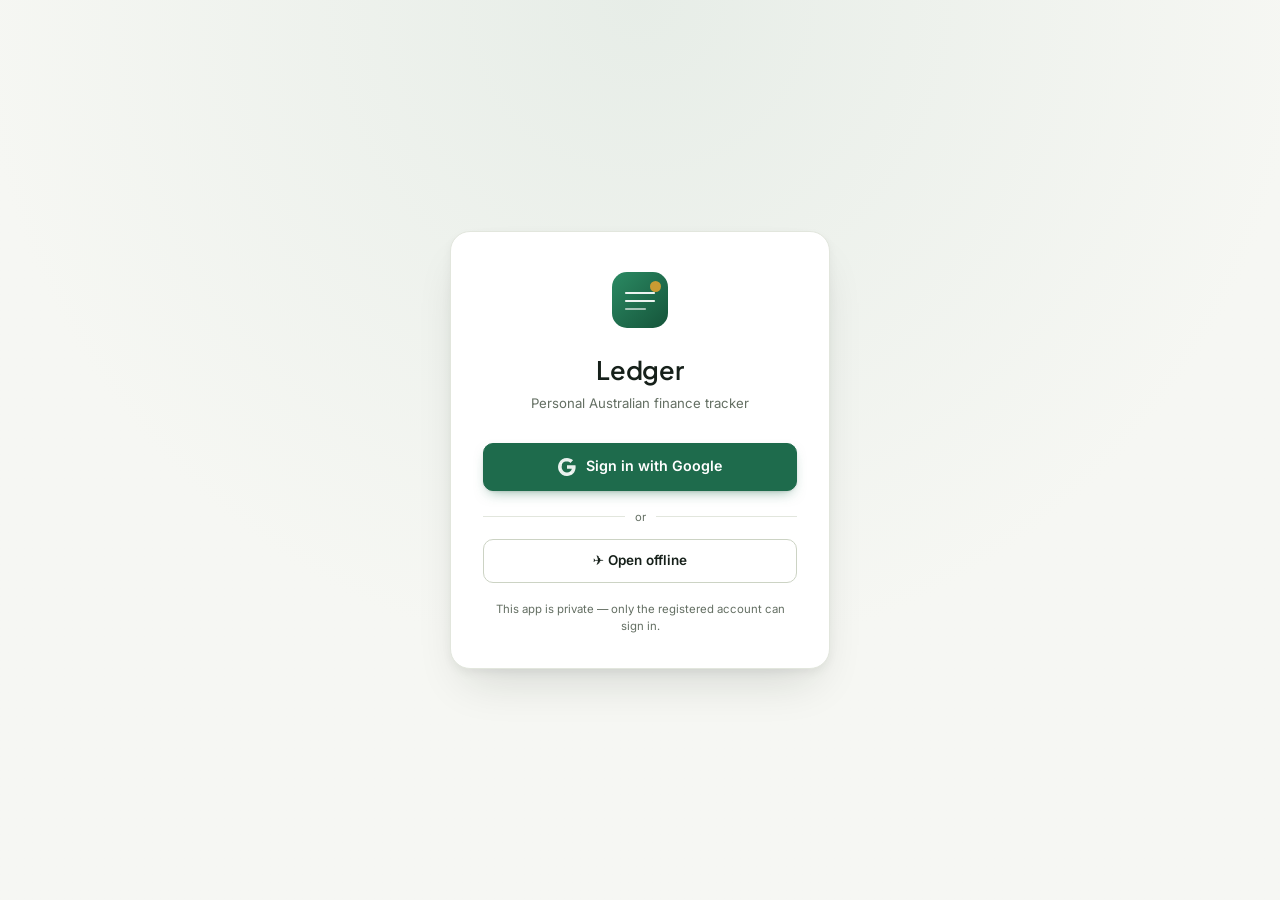
==== commit 35cc995c: "Add files via upload" ====
--- a/index.html
+++ b/index.html
@@ -7,517 +7,7 @@
 <link rel="icon" href="data:image/svg+xml,%3Csvg xmlns='http://www.w3.org/2000/svg' viewBox='0 0 64 64'%3E%3Crect width='64' height='64' rx='15' fill='%231E6B4C'/%3E%3Ctext x='32' y='46' font-family='Arial,Helvetica,sans-serif' font-size='40' font-weight='800' fill='%23ffffff' text-anchor='middle'%3E%24%3C/text%3E%3C/svg%3E">
 <link rel="preconnect" href="https://fonts.googleapis.com">
 <link href="https://fonts.googleapis.com/css2?family=Inter:wght@400;500;600;700;800&family=Plus+Jakarta+Sans:wght@400;500;600;700;800&display=swap" rel="stylesheet">
-<style>
-/* ============ TOKENS ============ */
-:root{
-  /* ── Backgrounds ── */
-  --bg:#F6F7F3; --surface:#FFFFFF; --surface2:#EEF1EA;
-  /* ── Text ── */
-  --ink:#16201A; --muted:#646F63;
-  /* ── Borders ── */
-  --line:#E2E6DD; --line2:#CCD3C4;
-  /* ── Brand: Eucalyptus ── */
-  --euc:#1E6B4C; --euc-soft:#E5F0E7; --euc-ink:#134A33;
-  --euc-grad-from:#2B8A63; --euc-grad-to:#15543A;
-  /* ── Accent: Gold ── */
-  --gold:#A2791E; --gold-soft:#F5EEDA; --gold-badge:#C99B33;
-  /* ── Semantic ── */
-  --red:#AC4530; --red-soft:#F7E7E1;
-  --blue:#2A5FA8; --blue-soft:#E4ECF8;
-  --orange:#C9763F; --orange-soft:#F8EADC;
-  --purple:#6E5FA8; --purple-soft:#EAE6F5;
-  --grey-cell:#A8B0A4;
-  /* ── Shadows ── */
-  --shadow:0 1px 2px rgba(20,28,20,.04),0 10px 28px -10px rgba(20,28,20,.10);
-  --shadow-sm:0 1px 2px rgba(20,28,20,.05);
-  --shadow-lg:0 4px 10px rgba(20,28,20,.05),0 24px 48px -16px rgba(20,28,20,.16);
-  /* ── Shape & Layout ── */
-  --radius-xs:7px; --radius-sm:8px; --radius:13px; --radius-lg:16px; --radius-xl:20px; --radius-pill:999px;
-  --ctl-h:36px; --ctl-h-sm:28px; --ctl-h-lg:48px;
-  --sidebar-w:240px;
-  /* ── Motion ── */
-  --ease:cubic-bezier(.2,.7,.2,1);
-  --dur-fast:120ms; --dur-base:150ms; --dur-slow:200ms; --dur-enter:180ms;
-  /* ── Effects ── */
-  --focus-ring:0 0 0 3px color-mix(in srgb,var(--euc) 18%,transparent);
-  --blur-modal:blur(2px);
-  /* ── Typography scale ── */
-  --font-display:'Plus Jakarta Sans','Inter',system-ui,sans-serif;
-  --font-body:'Inter',system-ui,-apple-system,sans-serif;
-  --text-2xs:.64rem; --text-xs:.70rem; --text-sm:.78rem; --text-base:.88rem;
-  --text-md:.92rem; --text-lg:1.00rem; --text-xl:1.08rem;
-  --text-2xl:1.32rem; --text-3xl:1.62rem; --text-4xl:1.78rem;
-  --fw-regular:400; --fw-medium:500; --fw-semibold:600; --fw-bold:700; --fw-extrabold:800;
-  --lh-tight:1.25; --lh-base:1.45; --lh-relaxed:1.70;
-  --ls-tight:-0.012em; --ls-snug:-0.006em; --ls-normal:0;
-  --ls-caps:0.08em; --ls-wide:0.11em; --ls-widest:0.13em;
-  --tnum:'tnum' 1;
-  /* ── Spacing scale (4px base) ── */
-  --space-1:4px; --space-2:8px; --space-3:12px; --space-4:14px; --space-5:16px;
-  --space-6:18px; --space-7:20px; --space-8:24px; --space-9:30px; --space-10:38px;
-}
-html[data-theme="dark"]{
-  --bg:#0D1310; --surface:#151D17; --surface2:#1C261E; --ink:#E8EDE6; --muted:#90A092;
-  --line:#263027; --line2:#34402F;
-  --euc:#4FCB94; --euc-soft:#172E22; --euc-ink:#7FE0AE;
-  --gold:#D7AC54; --gold-soft:#2B2414; --gold-badge:#D7AC54;
-  --red:#E08667; --red-soft:#33201A;
-  --blue:#79ABEC; --blue-soft:#1A2740;
-  --orange:#E2925A; --orange-soft:#352617;
-  --purple:#AFA1DE; --purple-soft:#251F38;
-  --grey-cell:#414C40;
-  --shadow:0 1px 2px rgba(0,0,0,.50),0 12px 28px -10px rgba(0,0,0,.55);
-  --shadow-sm:0 1px 2px rgba(0,0,0,.50);
-  --shadow-lg:0 4px 10px rgba(0,0,0,.50),0 28px 56px -16px rgba(0,0,0,.60);
-}
-*{box-sizing:border-box;margin:0;padding:0}
-html{font-size:15px}
-html,body{overflow-x:hidden}
-body{
-  font-family:var(--font-body); background:var(--bg); color:var(--ink);
-  font-feature-settings:var(--tnum); line-height:var(--lh-base); min-height:100vh;
-  -webkit-font-smoothing:antialiased; text-rendering:optimizeLegibility; text-wrap:pretty;
-}
-h1,.display{font-family:var(--font-display);letter-spacing:-.022em;font-weight:var(--fw-bold)}
-h2,h3{letter-spacing:var(--ls-snug)}
-button,input,select,textarea{font:inherit;color:inherit}
-a{color:var(--euc);text-decoration:none}
-a:hover{text-decoration:underline}
-::selection{background:var(--euc-soft);color:var(--euc-ink)}
-/* Slim, quiet scrollbars — premium chrome rather than the OS default */
-::-webkit-scrollbar{width:10px;height:10px}
-::-webkit-scrollbar-track{background:transparent}
-::-webkit-scrollbar-thumb{background:var(--line2);border-radius:99px;border:2px solid var(--bg)}
-::-webkit-scrollbar-thumb:hover{background:var(--muted)}
-*{scrollbar-color:var(--line2) transparent;scrollbar-width:thin}
-
-/* ============ LAYOUT ============ */
-.app{display:grid;grid-template-columns:240px 1fr;height:100vh;overflow:hidden;border-top:3px solid var(--person-accent,transparent)}
-.sidebar{
-  background:var(--surface); border-right:1px solid var(--line); padding:20px 0 14px;
-  height:100%; overflow-y:auto; display:flex; flex-direction:column;
-}
-.brand{padding:0 20px 16px;border-bottom:1px solid var(--line);position:relative}
-.brand .t{font-family:var(--font-display);font-weight:var(--fw-semibold);font-size:var(--text-2xl);letter-spacing:-.01em;position:relative;display:inline-block}
-.brand .t::after{content:'';position:absolute;left:0;right:-4px;bottom:-7px;height:3px;background:linear-gradient(90deg,var(--euc) 0 60%,var(--gold) 60% 100%);border-radius:2px;opacity:.85}
-.nav-toggle{display:none}
-.fy-pick{padding:14px 20px;border-bottom:1px solid var(--line)}
-.fy-pick label{font-size:.66rem;text-transform:uppercase;letter-spacing:var(--ls-wide);color:var(--muted);display:block;margin-bottom:6px;font-weight:var(--fw-semibold)}
-.pchips{display:flex;flex-wrap:wrap;gap:6px}
-.pchips button{border:1px solid var(--line);background:var(--surface2);color:var(--ink);border-radius:999px;padding:4px 11px;font:inherit;font-size:var(--text-sm);cursor:pointer;display:flex;align-items:center;gap:6px;transition:border-color .15s var(--ease),background .15s var(--ease),box-shadow .15s var(--ease)}
-.pchips button .pd{width:8px;height:8px;border-radius:50%;flex:none}
-.pchips button.active{background:var(--euc-soft);border-color:var(--euc);color:var(--euc-ink);font-weight:var(--fw-semibold);box-shadow:0 0 0 1px var(--euc) inset}
-.pchips button:hover{border-color:var(--euc)}
-.personline{display:inline-flex;align-items:center;gap:6px;font-size:.8rem;color:var(--muted)}
-.personline .pd{width:9px;height:9px;border-radius:50%;display:inline-block}
-.nav{padding:12px 12px;flex:1}
-.nav .grp{font-size:.65rem;text-transform:uppercase;letter-spacing:var(--ls-wide);color:var(--muted);padding:14px 10px 6px;font-weight:var(--fw-bold)}
-/* Excel-heritage sheet tabs */
-.nav button{
-  display:flex;align-items:center;gap:10px;width:100%;text-align:left;background:none;border:0;
-  padding:8px 10px;border-radius:var(--radius-sm);cursor:pointer;color:var(--ink);font-weight:var(--fw-medium);font-size:var(--text-md);
-  transition:background .14s var(--ease),color .14s var(--ease);
-}
-.nav button:hover{background:var(--surface2)}
-.nav button.active{background:var(--person-accent-soft, var(--euc-soft));color:var(--person-accent-ink, var(--euc-ink));font-weight:var(--fw-semibold)}
-.nav .tabchip{width:14px;height:9px;border-radius:2px 2px 0 0;border-bottom:2px solid transparent;flex:none}
-.nav button.active .tabchip{border-bottom-color:currentColor}
-.sidefoot{padding:14px 20px;border-top:1px solid var(--line);display:flex;gap:8px;align-items:center;flex-wrap:wrap}
-
-.main{padding:30px 38px 70px;max-width:1280px;width:100%;min-width:0}
-.pagehead{display:flex;align-items:flex-end;justify-content:space-between;gap:16px;margin-bottom:22px;flex-wrap:wrap}
-.pagehead h1{font-size:var(--text-4xl);font-weight:var(--fw-semibold)}
-.pagehead .sub{color:var(--muted);font-size:.9rem;margin-top:4px;max-width:680px}
-.headactions{display:flex;gap:8px;flex-wrap:wrap;align-items:center}
-
-/* ============ COMPONENTS ============ */
-.card{background:var(--surface);border:1px solid var(--line);border-radius:var(--radius);box-shadow:var(--shadow);margin-bottom:18px;transition:box-shadow .2s var(--ease)}
-.card.archived{opacity:.7}
-.card.archived .chead{background:repeating-linear-gradient(135deg,transparent,transparent 10px,var(--bg) 10px,var(--bg) 20px)}
-.asset-search-dropdown{position:absolute;top:2px;left:0;right:0;background:var(--surface);border:1px solid var(--line);border-radius:var(--radius-sm);box-shadow:var(--shadow-lg);z-index:50;max-height:280px;overflow-y:auto}
-.asset-search-item{padding:8px 10px;font-size:.84rem;cursor:pointer;border-bottom:1px solid var(--line2)}
-.asset-search-item:last-child{border-bottom:none}
-.asset-search-item:hover{background:var(--surface2)}
-.card>.chead{display:flex;align-items:center;justify-content:space-between;gap:12px;padding:13px 17px;border-bottom:1px solid var(--line);flex-wrap:wrap}
-.card>.chead h2{font-size:1rem;font-weight:var(--fw-bold);letter-spacing:-.005em}
-.card>.chead .hint{font-size:.8rem;color:var(--muted)}
-.card>.cbody{padding:17px}
-.card>.cbody.tight{padding:0;overflow-x:auto;-webkit-overflow-scrolling:touch}
-.chead .actions{display:flex;gap:6px;align-items:center;flex-wrap:wrap}
-
-.grid2{display:grid;grid-template-columns:1fr 1fr;gap:18px}
-.grid3{display:grid;grid-template-columns:repeat(3,1fr);gap:14px}
-@media(max-width:1000px){
-  .grid2,.grid3{grid-template-columns:1fr}
-  /* On mobile the app returns to normal document flow — no fixed height,
-     no overflow:hidden, standard page scroll */
-  .app{grid-template-columns:1fr;height:auto;overflow:visible}
-  .sidebar{position:static;height:auto;overflow-y:visible;border-right:none;border-bottom:1px solid var(--line)}
-  /* Main content scroll wrapper also returns to normal flow */
-  .app > div[style*="overflow-y:auto"]{height:auto;overflow-y:visible !important}
-  .brand{display:flex;align-items:center;justify-content:space-between;gap:12px;padding:14px 16px}
-  .nav-toggle{
-    display:flex;align-items:center;gap:6px;border:1px solid var(--line2);background:var(--surface2);
-    border-radius:var(--radius-xs);padding:0 12px;height:34px;font:inherit;font-size:.84rem;font-weight:var(--fw-semibold);color:var(--ink);cursor:pointer;
-  }
-  .nav-toggle-icon{font-size:.7rem;transition:transform .15s;color:var(--muted)}
-  .nav-toggle[aria-expanded="true"] .nav-toggle-icon{transform:rotate(180deg)}
-  .nav-collapse{display:none}
-  .nav-collapse.open{display:block}
-}
-
-.btn{
-  border:1px solid var(--line2);background:var(--surface);border-radius:var(--radius-sm);padding:0 14px;height:var(--ctl-h);cursor:pointer;
-  font-weight:var(--fw-semibold);font-size:.86rem;display:inline-flex;align-items:center;gap:6px;color:var(--ink);
-  transition:background .15s var(--ease),border-color .15s var(--ease),box-shadow .15s var(--ease),transform .1s var(--ease);
-}
-.btn:hover{background:var(--surface2);border-color:var(--line2)}
-.btn:active{transform:translateY(1px)}
-.btn.primary{background:var(--euc);border-color:var(--euc);color:#fff;box-shadow:0 1px 2px rgba(20,28,20,.08),0 6px 14px -6px color-mix(in srgb,var(--euc) 55%,transparent)}
-html[data-theme="dark"] .btn.primary{color:#06140d}
-.btn.primary:hover{filter:brightness(1.07);box-shadow:0 1px 2px rgba(20,28,20,.1),0 8px 18px -6px color-mix(in srgb,var(--euc) 65%,transparent)}
-.btn.danger{color:var(--red);border-color:var(--red)}
-.btn.danger:hover{background:var(--red-soft)}
-.btn.small{height:var(--ctl-h-sm);padding:0 9px;font-size:var(--text-sm);border-radius:var(--radius-xs)}
-.btn.ghost{border-color:transparent;background:none;box-shadow:none}
-.btn.ghost:hover{background:var(--surface2)}
-a.btn{text-decoration:none}
-
-.input,select.input,textarea.input{
-  width:100%;border:1px solid var(--line2);background:var(--surface);border-radius:var(--radius-sm);
-  height:var(--ctl-h);padding:0 11px;font-size:.9rem;transition:border-color .14s var(--ease),box-shadow .14s var(--ease);
-}
-textarea.input{height:auto;padding:8px 10px}
-select.input{
-  appearance:none;-webkit-appearance:none;
-  background-image:url("data:image/svg+xml;charset=utf-8,%3Csvg xmlns='http://www.w3.org/2000/svg' width='10' height='6'%3E%3Cpath d='M1 1l4 4 4-4' stroke='%23646F63' stroke-width='1.6' fill='none' stroke-linecap='round'/%3E%3C/svg%3E");
-  background-repeat:no-repeat;background-position:right 9px center;padding-right:26px;
-}
-.input:focus,.input:focus-visible{outline:none;border-color:var(--euc);box-shadow:var(--focus-ring)}
-.input.money{text-align:right;font-variant-numeric:tabular-nums}
-label.fld{display:block;font-size:.74rem;font-weight:var(--fw-semibold);color:var(--muted);margin-bottom:5px;text-transform:uppercase;letter-spacing:.05em}
-.fldrow{display:flex;gap:12px;flex-wrap:wrap}
-.fldrow>div{flex:1;min-width:130px}
-
-table.tbl{width:100%;border-collapse:collapse;font-size:var(--text-base)}
-table.tbl th{
-  text-align:left;font-size:var(--text-2xs);text-transform:uppercase;letter-spacing:var(--ls-caps);color:var(--muted);
-  padding:10px 14px;border-bottom:1px solid var(--line);background:var(--surface2);font-weight:var(--fw-bold);white-space:nowrap;
-}
-table.tbl td{padding:8px 14px;border-bottom:1px solid var(--line);vertical-align:middle;height:44px}
-table.tbl tr:last-child td{border-bottom:0}
-table.tbl tbody tr{transition:background .12s var(--ease)}
-table.tbl tbody tr:hover td{background:color-mix(in srgb,var(--surface2) 55%,transparent)}
-table.tbl tr.total:hover td{background:var(--surface2)}
-table.tbl td.num,table.tbl th.num{text-align:right;font-variant-numeric:tabular-nums;white-space:nowrap}
-/* Ledger signature: totals close out with a double rule, the way an
-   accountant underlines a final balance in a paper ledger book. */
-table.tbl tr.total td{font-weight:var(--fw-bold);background:var(--surface2);border-top:3px double var(--line2)}
-table.tbl tr.subhead td{font-weight:var(--fw-bold);background:var(--euc-soft);color:var(--euc-ink);font-size:var(--text-sm);text-transform:uppercase;letter-spacing:.06em;height:var(--ctl-h)}
-table.tbl td.rowact{text-align:right;white-space:nowrap}
-table.tbl td.rowact .btn{vertical-align:middle}
-table.tbl input.input,table.tbl select.input{height:31px;font-size:.86rem;min-width:64px;border-radius:var(--radius-xs)}
-table.tbl select.input{min-width:96px}
-table.tbl .editcell{min-width:120px}
-
-.stat{background:var(--surface);border:1px solid var(--line);border-radius:var(--radius);padding:15px 17px;box-shadow:var(--shadow);position:relative;overflow:hidden}
-.stat::before{content:'';position:absolute;top:0;left:0;right:0;height:3px;background:var(--line2);opacity:.6}
-.stat .l{font-size:var(--text-2xs);text-transform:uppercase;letter-spacing:var(--ls-caps);color:var(--muted);font-weight:var(--fw-semibold)}
-.stat .v{font-family:var(--font-display);font-size:var(--text-3xl);font-weight:var(--fw-bold);margin-top:5px;font-variant-numeric:tabular-nums;letter-spacing:-.022em}
-.stat .d{font-size:var(--text-sm);color:var(--muted);margin-top:3px}
-.stat.good::before{background:var(--euc)}
-.stat.bad::before{background:var(--red)}
-.stat.gold::before{background:var(--gold-badge)}
-.stat.good .v{color:var(--euc)}
-.stat.bad .v{color:var(--red)}
-.stat.gold .v{color:var(--gold-badge)}
-
-.badge{display:inline-flex;align-items:center;gap:5px;font-size:.7rem;font-weight:var(--fw-bold);padding:2.5px 9px;border-radius:99px;border:1px solid;white-space:nowrap;letter-spacing:.01em}
-.badge.euc{color:var(--euc-ink);background:var(--euc-soft);border-color:var(--euc)}
-.badge.gold{color:var(--gold-badge);background:var(--gold-soft);border-color:var(--gold-badge)}
-.badge.red{color:var(--red);background:var(--red-soft);border-color:var(--red)}
-.badge.blue{color:var(--blue);background:var(--blue-soft);border-color:var(--blue)}
-.badge.purple{color:var(--purple);background:var(--purple-soft);border-color:var(--purple)}
-
-/* frozen FY stamp — the signature mark */
-.stamp{
-  display:inline-flex;flex-direction:column;align-items:center;justify-content:center;
-  border:2.5px solid var(--gold-badge);color:var(--gold-badge);border-radius:8px;padding:5px 12px;
-  font-family:var(--font-display);font-weight:var(--fw-semibold);letter-spacing:var(--ls-widest);text-transform:uppercase;font-size:var(--text-2xs);
-  transform:rotate(-4deg);line-height:1.25;opacity:.95;user-select:none;pointer-events:none;
-}
-.stamp .big{font-size:.86rem;letter-spacing:.18em}
-
-/* WFH calendar */
-.cal-month{margin-bottom:10px}
-.cal-mname{font-weight:var(--fw-bold);font-size:var(--text-md);margin:10px 0 6px}
-.cal-grid{display:grid;grid-template-columns:repeat(7,minmax(34px,46px));gap:3px}
-.cal-dow{font-size:.64rem;text-transform:uppercase;color:var(--muted);text-align:center;font-weight:var(--fw-bold);padding:2px 0}
-.cal-day{
-  aspect-ratio:1.15;border:1px solid var(--line);border-radius:var(--radius-xs);display:flex;align-items:center;justify-content:center;
-  font-size:.8rem;cursor:pointer;background:var(--surface);font-variant-numeric:tabular-nums;position:relative;
-  transition:outline-color .12s var(--ease),background .12s var(--ease);
-}
-.cal-day.empty{visibility:hidden}
-.cal-day.weekend{background:var(--orange-soft);border-color:var(--orange);color:var(--orange);cursor:default}
-.cal-day.holiday{background:var(--grey-cell);border-color:var(--grey-cell);color:var(--surface);cursor:default}
-.cal-day.wfh{background:var(--wfh-user,var(--blue));border-color:var(--wfh-user,var(--blue));color:#fff;font-weight:var(--fw-bold)}
-.cal-day.range-pending{outline:2px dashed var(--euc);outline-offset:1px;box-shadow:0 0 0 2px var(--euc) inset}
-.cal-day.away{background:var(--away-user,var(--purple));border-color:var(--away-user,var(--purple));color:#fff}
-.cal-day:not(.weekend):not(.holiday):hover{outline:2px solid var(--blue)}
-.cal-legend{display:flex;gap:14px;flex-wrap:wrap;font-size:var(--text-sm);color:var(--muted);margin:8px 0 4px}
-.cal-legend .sw{display:inline-block;width:13px;height:13px;border-radius:3px;vertical-align:-2px;margin-right:5px;border:1px solid var(--line)}
-
-/* charts */
-.chart svg{width:100%;height:auto;display:block}
-.chart .axis{font-size:10px;fill:var(--muted)}
-.chart .vlab{font-size:9.5px;fill:var(--muted);font-variant-numeric:tabular-nums}
-.mom-up{color:var(--euc);font-weight:var(--fw-bold)}
-.mom-down{color:var(--red);font-weight:var(--fw-bold)}
-
-/* expandable result table */
-.restbl{width:100%;border-collapse:collapse;font-size:.9rem}
-.restbl th{text-align:right;font-size:.69rem;text-transform:uppercase;letter-spacing:var(--ls-caps);color:var(--muted);padding:7px 10px;border-bottom:1px solid var(--line);font-weight:var(--fw-bold)}
-.restbl th:first-child{text-align:left}
-.restbl td{padding:8px 10px;border-bottom:1px solid var(--line);font-variant-numeric:tabular-nums}
-.restbl td.num{text-align:right;white-space:nowrap}
-.restbl tr.grp>td{cursor:pointer;font-weight:var(--fw-semibold)}
-.restbl tr.grp>td:first-child::before{content:'▸';display:inline-block;width:14px;color:var(--muted);transition:transform .12s}
-.restbl tr.grp.open>td:first-child::before{transform:rotate(90deg)}
-.restbl tr.sub td{background:var(--surface2);color:var(--muted);font-size:.84rem;border-bottom:1px dashed var(--line)}
-.restbl tr.sub td:first-child{padding-left:26px}
-.restbl tr.tot td{font-weight:var(--fw-bold);border-top:3px double var(--line2);border-bottom:0}
-.restbl tr.plain>td:first-child{padding-left:14px}
-
-/* donut */
-.donutwrap{display:flex;gap:22px;align-items:center;flex-wrap:wrap}
-.donutleg{font-size:.84rem;display:grid;gap:6px}
-.donutleg .sw{display:inline-block;width:12px;height:12px;border-radius:3px;margin-right:7px;vertical-align:-1px}
-
-/* receipts */
-.rcpt-thumb{width:40px;height:40px;object-fit:cover;border-radius:var(--radius-xs);border:1px solid var(--line);cursor:pointer}
-.rcpt-file{display:inline-flex;align-items:center;gap:6px;font-size:var(--text-sm);padding:4px 9px;border:1px solid var(--line2);border-radius:var(--radius-xs);cursor:pointer;transition:background .12s var(--ease)}
-.rcpt-file:hover{background:var(--surface2)}
-
-/* ═══ Documents page ═══ */
-.docs-filter-row{display:flex;gap:10px;align-items:center;flex-wrap:wrap;margin-bottom:18px}
-.docs-filter-row .input{max-width:320px;flex:1}
-.doc-cat{margin-bottom:14px}
-.doc-cat-head{display:flex;align-items:center;gap:10px;cursor:pointer;user-select:none;padding:12px 17px;background:var(--surface);border:1px solid var(--line);border-radius:var(--radius);box-shadow:var(--shadow-sm);transition:background .12s var(--ease)}
-.doc-cat-head:hover{background:var(--surface2)}
-.doc-cat-head h2{margin:0;font-size:var(--text-md);font-weight:var(--fw-bold);flex:1}
-.doc-cat-body{border:1px solid var(--line);border-top:none;border-radius:0 0 var(--radius) var(--radius);background:var(--surface);overflow:hidden}
-.doc-row{display:flex;align-items:center;gap:12px;padding:11px 17px;border-bottom:1px solid var(--line);cursor:pointer;transition:background .12s var(--ease)}
-.doc-row:last-child{border-bottom:none}
-.doc-row:hover{background:var(--surface2)}
-.doc-icon{font-size:1.2rem;flex-shrink:0;width:26px;text-align:center}
-.doc-name{font-size:var(--text-base);font-weight:var(--fw-semibold);color:var(--ink);flex:1;min-width:0;white-space:nowrap;overflow:hidden;text-overflow:ellipsis}
-.doc-sub{font-size:.76rem;color:var(--muted);margin-top:1px;white-space:nowrap;overflow:hidden;text-overflow:ellipsis}
-.doc-meta{display:flex;flex-direction:column;align-items:flex-end;gap:4px;flex-shrink:0}
-.doc-missing-head{display:flex;align-items:center;gap:9px;padding:9px 17px;background:var(--gold-soft);border-top:1px solid var(--line);cursor:pointer;user-select:none;transition:background .12s var(--ease)}
-.doc-missing-head:hover{background:var(--gold-soft)}
-.doc-missing-row{display:flex;align-items:center;gap:12px;padding:8px 17px 8px 40px;border-top:1px dashed var(--line);background:var(--surface2)}
-.doc-missing-row:first-of-type{border-top:1px solid var(--line)}
-.doc-missing-row .doc-sub{font-size:.8rem}
-.doc-empty{padding:20px 17px;color:var(--muted);font-size:.84rem;font-style:italic}
-.doc-cat-badges{display:flex;gap:6px;flex-shrink:0;align-items:center}
-
-/* modal & toast */
-.modal-back{position:fixed;inset:0;background:rgba(10,15,12,.52);backdrop-filter:var(--blur-modal);display:flex;align-items:center;justify-content:center;z-index:50;padding:20px;animation:fadeIn .15s var(--ease)}
-.modal{background:var(--surface);border:1px solid var(--line);border-radius:var(--radius-lg);max-width:660px;width:100%;max-height:88vh;overflow-y:auto;box-shadow:var(--shadow-lg);animation:modalIn .18s var(--ease)}
-@keyframes fadeIn{from{opacity:0}}
-@keyframes modalIn{from{opacity:0;transform:translateY(6px) scale(.985)}}
-.modal .mhead{padding:15px 19px;border-bottom:1px solid var(--line);display:flex;justify-content:space-between;align-items:center}
-.modal .mhead h3{font-size:var(--text-xl);font-family:var(--font-display);font-weight:var(--fw-semibold)}
-.modal .mbody{padding:19px}
-.modal .mfoot{padding:13px 19px;border-top:1px solid var(--line);display:flex;justify-content:flex-end;gap:8px}
-#toast{position:fixed;bottom:22px;left:50%;transform:translateX(-50%);background:var(--ink);color:var(--bg);padding:10px 19px;border-radius:10px;font-weight:var(--fw-semibold);font-size:var(--text-base);opacity:0;transition:opacity .25s,transform .25s;z-index:99;pointer-events:none;box-shadow:var(--shadow-lg)}
-#toast.show{opacity:1;transform:translate(-50%,-3px)}
-
-.note{font-size:.8rem;color:var(--muted);background:var(--surface2);border:1px solid var(--line);border-radius:var(--radius-sm);padding:10px 13px;margin-top:10px}
-.kv{display:flex;justify-content:space-between;gap:10px;padding:7px 0;border-bottom:1px dashed var(--line);font-size:.9rem;align-items:center}
-.kv:last-child{border-bottom:0}
-.kv .k{color:var(--muted)}
-.kv .v{font-weight:var(--fw-semibold);font-variant-numeric:tabular-nums}
-.kv.big .v{font-family:var(--font-display);font-weight:var(--fw-semibold);font-size:1.18rem}
-.muted{color:var(--muted)}
-.right{text-align:right}
-.mt{margin-top:14px}
-.searchres{border:1px solid var(--line);border-radius:var(--radius-sm);max-height:230px;overflow-y:auto;margin-top:6px}
-.searchres button{display:flex;justify-content:space-between;width:100%;border:0;background:none;padding:8px 12px;cursor:pointer;font-size:.86rem;border-bottom:1px solid var(--line);text-align:left;color:var(--ink)}
-.searchres button:hover{background:var(--euc-soft)}
-.theme-toggle{margin-left:auto}
-/* Dashboard stat grids: collapse to single column on mobile so dex is adjacent to its card */
-@media(max-width:768px){
-  .dash-stat-grid{grid-template-columns:1fr!important}
-  .dash-stat-grid [style*="grid-column:1/-1"]{margin-top:0!important}
-  /* Reclaim screen width — desktop padding wastes too much space on phones */
-  .main{padding:14px 12px 60px}
-  .pagehead{gap:8px}
-  .pagehead h1{font-size:1.35rem}
-  .pagehead .sub{font-size:.84rem}
-  .card>.chead{padding:10px 12px}
-  .card>.cbody{padding:12px}
-  table.tbl{font-size:.82rem}
-  table.tbl th,table.tbl td{padding:6px 8px}
-  /* Form rows stack on narrow screens instead of cramming columns */
-  .fldrow>div{min-width:0;flex-basis:100%}
-  .fldrow.fldrow-2up>div{flex-basis:calc(50% - 6px)}
-  /* Settings (and similar) rows often use inline style="width:NNNpx" inputs
-     that don't fit a phone's content width — cap them, and let the label
-     wrap onto its own line above the control rather than overflowing. */
-  .input{max-width:100%}
-  .kv{flex-wrap:wrap;row-gap:6px}
-  .kv .v,.kv>span:last-child{max-width:100%}
-  /* Modals use most of the viewport on small screens */
-  .modal-back{padding:8px}
-  .modal{max-width:100%;max-height:94vh}
-  .modal .mbody{padding:14px}
-  .modal .mfoot{padding:10px 14px;flex-wrap:wrap}
-  .grid3 .stat{padding:12px}
-}
-/* Address autocomplete dropdown */
-.addr-sugg{display:none;position:absolute;top:100%;left:0;right:0;z-index:60;background:var(--surface);border:1px solid var(--line2);border-radius:var(--radius-sm);margin-top:2px;max-height:220px;overflow-y:auto;box-shadow:var(--shadow-lg)}
-.addr-sugg-item{padding:8px 12px;font-size:.84rem;cursor:pointer;border-bottom:1px solid var(--line2);line-height:1.4}
-.addr-sugg-item:last-child{border-bottom:none}
-.addr-sugg-item:hover{background:var(--surface2)}
-
-/* ===== CUSTOM SELECT ===== */
-.csel{position:relative;display:block}
-.csel-btn{
-  width:100%;height:var(--ctl-h);padding:0 11px;
-  border:1px solid var(--line2);background:var(--surface);border-radius:var(--radius-sm);
-  cursor:pointer;font:inherit;font-size:.9rem;color:var(--ink);
-  display:flex;align-items:center;justify-content:space-between;gap:8px;
-  text-align:left;line-height:1.3;transition:border-color .14s var(--ease),box-shadow .14s var(--ease);
-}
-.csel-btn:hover{background:var(--surface2)}
-.csel.open .csel-btn,.csel-btn:focus,.csel-btn:focus-visible{
-  outline:none;border-color:var(--euc);background:var(--surface);box-shadow:var(--focus-ring);
-}
-.csel-cur{flex:1;overflow:hidden;text-overflow:ellipsis;white-space:nowrap;min-width:0}
-.csel-chev{color:var(--muted);flex:none;display:block;transition:transform .15s}
-.csel.open .csel-chev{transform:rotate(180deg);color:var(--euc)}
-.csel-opts{
-  position:absolute;top:calc(100% + 4px);left:0;right:0;min-width:max-content;
-  background:var(--surface);border:1px solid var(--line2);
-  border-radius:var(--radius);padding:5px 0;
-  box-shadow:var(--shadow-lg);z-index:300;
-  max-height:260px;overflow-y:auto;display:none;
-}
-.csel.open .csel-opts{display:block;animation:cselIn .12s var(--ease)}
-@keyframes cselIn{from{opacity:0;transform:translateY(-5px)}}
-@keyframes spin{to{transform:rotate(360deg)}}
-.spinner{display:inline-block;width:13px;height:13px;border:2px solid var(--line2);border-top-color:var(--euc);border-radius:50%;animation:spin .7s linear infinite;vertical-align:middle}
-@keyframes skelPulse{0%,100%{opacity:.55}50%{opacity:1}}
-.skel-row{height:14px;border-radius:5px;background:var(--surface2);animation:skelPulse 1.2s ease-in-out infinite}
-.skel-pulse{animation:skelPulse 1.2s ease-in-out infinite}
-.csel-opt{
-  padding:8px 13px;cursor:pointer;color:var(--ink);
-  font-size:.9rem;display:flex;align-items:center;gap:8px;white-space:nowrap;
-}
-.csel-opt:hover{background:var(--surface2)}
-.csel-opt.sel{background:var(--euc-soft);color:var(--euc-ink);font-weight:var(--fw-semibold)}
-/* table-cell selects stay compact */
-table .csel-btn{height:31px;font-size:.86rem;padding:0 7px;border-radius:var(--radius-xs)}
-
-/* ===== EXPANDABLE DASHBOARD STAT CARDS ===== */
-.stat.xable{cursor:pointer;user-select:none;transition:box-shadow .15s var(--ease),background .15s var(--ease),transform .15s var(--ease)}
-.stat.xable:hover{box-shadow:0 0 0 1.5px var(--line2),var(--shadow-lg);transform:translateY(-1px)}
-.stat.xopen{box-shadow:0 0 0 2px var(--euc)!important;background:var(--surface)!important}
-.stat-toggle{font-size:.62rem;color:var(--muted);text-align:right;margin-top:10px;letter-spacing:.06em;text-transform:uppercase;font-weight:var(--fw-semibold)}
-.stat.xopen .stat-toggle{color:var(--euc)}
-.dex{
-  background:var(--surface);border:1.5px solid var(--euc);border-radius:var(--radius);
-  padding:17px 19px;margin-top:-10px;margin-bottom:18px;
-  box-shadow:var(--shadow-lg);animation:dexIn .16s var(--ease);
-}
-@keyframes dexIn{from{opacity:0;transform:translateY(-4px)}}
-.dex-row{
-  display:flex;justify-content:space-between;align-items:center;
-  padding:6px 0;border-bottom:1px dashed var(--line);font-size:.9rem;gap:16px;
-}
-.dex-row:last-child{border-bottom:0}
-.dex-row.sub{padding-left:18px;font-size:.84rem}
-.dex-row.sub .n{color:var(--muted)}
-.dex-row.tot{
-  font-weight:var(--fw-bold);border-bottom:0;border-top:3px double var(--line2);
-  padding-top:10px;margin-top:4px;font-size:.95rem;
-}
-.dex-row .n{color:var(--muted);flex:1}
-.dex-row .a{font-weight:var(--fw-semibold);font-variant-numeric:tabular-nums;white-space:nowrap;color:var(--ink)}
-.dex-lnk{font-size:var(--text-sm);color:var(--euc);cursor:pointer;text-decoration:none;margin-left:6px;white-space:nowrap}
-.dex-lnk:hover{text-decoration:underline}
-
-
-/* ═══ Custom select (csel) ═══ */
-.csel{position:relative;width:100%}
-.csel-trg{
-  width:100%;border:1px solid var(--line2);background:var(--surface);
-  border-radius:var(--radius-sm);height:var(--ctl-h);padding:0 11px;font-size:.9rem;
-  cursor:pointer;text-align:left;display:flex;align-items:center;
-  justify-content:space-between;gap:8px;color:var(--ink);font-family:inherit;
-  font-feature-settings:'tnum' 1;transition:border-color .14s var(--ease);
-}
-.csel-trg:hover{background:var(--surface2)}
-.csel-trg:focus-visible{outline:none;box-shadow:var(--focus-ring)}
-.csel.open .csel-trg{border-color:var(--euc);border-radius:var(--radius-sm) 9px 0 0}
-.csel-arr{font-size:.6rem;color:var(--muted);transition:transform .12s;flex:none;line-height:1}
-.csel.open .csel-arr{transform:rotate(180deg)}
-.csel-tmpl{display:none!important}
-/* floating drop rendered via JS into body */
-#_csel_drop{
-  border:1px solid var(--euc);border-top:0;border-radius:0 0 11px 11px;
-  background:var(--surface);box-shadow:var(--shadow-lg);
-  overflow-y:auto;
-}
-#_csel_drop .csel-opt{
-  display:block;width:100%;border:0;background:none;padding:9px 12px;
-  text-align:left;cursor:pointer;font-size:var(--text-base);color:var(--ink);
-  border-bottom:1px solid var(--line);font-family:inherit;
-}
-#_csel_drop .csel-opt:last-child{border-bottom:0}
-#_csel_drop .csel-opt:hover{background:var(--euc-soft);color:var(--euc-ink)}
-#_csel_drop .csel-opt.sel{font-weight:var(--fw-bold);background:var(--euc-soft);color:var(--euc-ink)}
-
-/* ═══ Expandable dashboard stat cards (xstat) ═══ */
-.xstat{cursor:pointer;user-select:none;transition:border-color .14s var(--ease)}
-.xstat:hover{border-color:var(--euc)}
-.xcaret{font-size:.58rem;color:var(--muted);margin-left:5px;display:inline-block;transition:transform .12s;vertical-align:.1em}
-.xstat.open .xcaret{transform:rotate(90deg)}
-.xdet{border-top:1px solid var(--line);margin-top:10px;padding-top:10px}
-.xdet .dkv{display:flex;justify-content:space-between;align-items:baseline;padding:4px 0;border-bottom:1px dashed var(--line);font-size:.85rem}
-.xdet .dkv:last-child{border-bottom:0}
-.xdet .dkv .dk{color:var(--muted)}
-.xdet .dkv .dv{font-weight:var(--fw-semibold);font-variant-numeric:tabular-nums;white-space:nowrap}
-.xdet .dkv.sub .dk{padding-left:14px;font-size:.8rem}
-.xdet .dkv.sub .dv{font-size:.8rem;color:var(--muted);font-weight:var(--fw-regular)}
-.xdet .dkv.total .dk{font-weight:var(--fw-bold);color:var(--ink)}
-.xdet .dkv.total .dv{font-family:var(--font-display);font-weight:var(--fw-semibold);font-size:1rem}
-
-.spread-sched{min-width:200px;max-width:380px}
-.spread-sched>div:last-child{border-bottom:0}
-
-@media print{
-  /* Reset the viewport-height layout so all content prints */
-  .app{display:block;height:auto;overflow:visible;grid-template-columns:1fr}
-  .app > div[style]{height:auto !important;overflow:visible !important}
-  .sidebar,.headactions,.nav-toggle,.nav-collapse,.stat-toggle,button:not(.print-keep){display:none !important}
-  .main{padding:10px;max-width:none;overflow:visible;height:auto}
-  .mytax-body{display:block !important}
-  /* Prevent cards from being cut mid-page */
-  .card,.stat,.dex{break-inside:avoid;page-break-inside:avoid}
-  .kv{break-inside:avoid}
-  /* Show all collapsed mytax sections when printing */
-  .mytax-body[style*="display:none"]{display:block !important}
-  body{background:#fff;color:#000}
-  a{color:#000}
-  .badge,.muted{color:#444 !important}
-  .modal-back,.modal,#toast{display:none !important}
-}
-@media (prefers-reduced-motion:reduce){*{transition:none!important;animation:none!important}}
-:focus-visible{outline:none;box-shadow:var(--focus-ring);border-radius:6px}
-</style>
+<link rel="stylesheet" href="style.css">
 </head>
 <body>
 <!-- AUTH GATE -->
@@ -538,9 +28,23 @@
       <svg width="18" height="18" viewBox="0 0 18 18" style="flex-shrink:0"><path fill="rgba(255,255,255,.9)" d="M17.64 9.2c0-.637-.057-1.251-.164-1.84H9v3.481h4.844c-.209 1.125-.843 2.078-1.796 2.717v2.258h2.908C16.658 14.013 17.64 11.705 17.64 9.2z"/><path fill="rgba(255,255,255,.9)" d="M9 18c2.43 0 4.467-.806 5.956-2.18l-2.908-2.259c-.806.54-1.837.86-3.048.86-2.344 0-4.328-1.584-5.036-3.711H.957v2.332A8.997 8.997 0 0 0 9 18z"/><path fill="rgba(255,255,255,.9)" d="M3.964 10.71A5.41 5.41 0 0 1 3.682 9c0-.593.102-1.17.282-1.71V4.958H.957A8.996 8.996 0 0 0 0 9c0 1.452.348 2.827.957 4.042l3.007-2.332z"/><path fill="rgba(255,255,255,.9)" d="M9 3.58c1.321 0 2.508.454 3.44 1.345l2.582-2.58C13.463.891 11.426 0 9 0A8.997 8.997 0 0 0 .957 4.958L3.964 6.29C4.672 4.163 6.656 3.58 9 3.58z"/></svg>
       Sign in with Google
     </button>
+    <div style="display:flex;align-items:center;gap:10px;margin:18px 0 14px">
+      <div style="flex:1;height:1px;background:var(--line)"></div>
+      <span style="font-size:.75rem;color:var(--muted);white-space:nowrap">or</span>
+      <div style="flex:1;height:1px;background:var(--line)"></div>
+    </div>
+    <button id="offlineModeBtn" class="btn" style="width:100%;height:44px;font-size:.9rem;display:flex;align-items:center;justify-content:center;gap:8px;border-radius:10px" onclick="enterOfflineMode()">
+      ✈︎ Open offline
+    </button>
     <div id="authError" style="display:none;margin-top:14px;padding:11px 13px;background:var(--surface2);border:1px solid var(--red);border-radius:var(--radius);font-size:.86rem;color:var(--red);text-align:left;line-height:1.5"></div>
     <p style="color:var(--muted);font-size:.76rem;margin-top:18px">This app is private — only the registered account can sign in.</p>
   </div>
+</div>
+<!-- OFFLINE BANNER (shown when running without Google Drive) -->
+<div id="offlineBanner" style="display:none;position:sticky;top:0;z-index:900;background:#92600a;color:#fff;padding:9px 16px;font-size:.82rem;align-items:center;gap:10px;flex-wrap:wrap">
+  <span style="flex:1;min-width:0">✈︎ <b>Offline mode</b> — changes are stored in this browser only. Export a backup before you leave so your data isn't lost.</span>
+  <button onclick="exportAll()" style="background:rgba(255,255,255,.18);border:1px solid rgba(255,255,255,.35);color:#fff;border-radius:6px;padding:5px 12px;font-size:.8rem;cursor:pointer;white-space:nowrap;font-family:inherit">Export now</button>
+  <button onclick="offlineBannerDismiss()" style="background:none;border:none;color:rgba(255,255,255,.7);cursor:pointer;padding:2px 6px;font-size:1rem;line-height:1" title="Dismiss until next page load">✕</button>
 </div>
 <!-- APP SHELL (hidden until authenticated) -->
 <div id="appShell" style="display:contents"><div class="app">
@@ -577,28 +81,29 @@
       <button data-page="dashboard"><span class="tabchip" style="background:var(--euc)"></span>Dashboard</button>
       <button data-page="budget"><span class="tabchip" style="background:var(--euc)"></span>Budget planner</button>
       <div class="grp">Income</div>
-      <button data-page="income"><span class="tabchip" style="background:var(--euc)"></span>Income</button>
+      <button data-page="income"><span class="tabchip" style="background:var(--blue)"></span>Income</button>
+      <button data-page="dividends"><span class="tabchip" style="background:var(--blue)"></span>Share dividends</button>
+      <button data-page="funds"><span class="tabchip" style="background:var(--blue)"></span>ETF / Managed Funds</button>
+      <button data-page="sales"><span class="tabchip" style="background:var(--blue)"></span>Share sales</button>
+      <div class="grp">Expenses</div>
       <button data-page="expenses"><span class="tabchip" style="background:var(--red)"></span>Expenses</button>
-      <button data-page="dividends"><span class="tabchip" style="background:#5BA742"></span>Share dividends</button>
-      <button data-page="funds"><span class="tabchip" style="background:#5BA742"></span>ETF / Managed Funds</button>
-      <button data-page="sales"><span class="tabchip" style="background:#5BA742"></span>Share sales</button>
       <div class="grp">Deductions</div>
-      <button data-page="other"><span class="tabchip" style="background:var(--red)"></span>Deductions</button>
-      <button data-page="wfh"><span class="tabchip" style="background:var(--red)"></span>WFH tracker</button>
+      <button data-page="other"><span class="tabchip" style="background:var(--orange)"></span>Deductions</button>
+      <button data-page="wfh"><span class="tabchip" style="background:var(--orange)"></span>WFH tracker</button>
       <div class="grp">Wealth</div>
       <button data-page="assets"><span class="tabchip" style="background:var(--gold)"></span>Assets</button>
       <button data-page="super"><span class="tabchip" style="background:var(--gold)"></span>Superannuation</button>
       <button data-page="networth"><span class="tabchip" style="background:var(--gold)"></span>Net worth</button>
       <div class="grp">Reports</div>
-      <button data-page="summary"><span class="tabchip" style="background:var(--gold)"></span>FY summary</button>
-      <button data-page="trends"><span class="tabchip" style="background:var(--gold)"></span>Trends</button>
-      <button data-page="mytax"><span class="tabchip" style="background:var(--gold)"></span>myTax mapping</button>
-      <button data-page="documents"><span class="tabchip" style="background:var(--gold)"></span>Documents</button>
+      <button data-page="summary"><span class="tabchip" style="background:var(--purple)"></span>FY summary</button>
+      <button data-page="trends"><span class="tabchip" style="background:var(--purple)"></span>Trends</button>
+      <button data-page="mytax"><span class="tabchip" style="background:var(--purple)"></span>myTax mapping</button>
+      <button data-page="documents"><span class="tabchip" style="background:var(--purple)"></span>Documents</button>
       <div class="grp">Configure</div>
       <button data-page="settings" aria-label="Settings"><span class="tabchip" style="background:var(--muted)"></span>Settings</button>
     </nav>
     <div class="sidefoot" style="flex-direction:column;align-items:stretch;gap:8px">
-      <div style="display:flex;align-items:center;justify-content:space-between;gap:8px"><span id="syncStatus" style="font-size:.73rem;color:var(--muted)"></span><button class="btn ghost small" id="syncNowBtn" style="display:none;font-size:.73rem" onclick="if(typeof pushToDrive==='function')pushToDrive().then(()=>toast('Pushed to Drive'))">↻ Sync</button></div>
+      <div style="display:flex;align-items:center;justify-content:space-between;gap:8px"><span id="syncStatus" style="font-size:.73rem;color:var(--muted)"></span><button class="btn ghost small" id="syncNowBtn" style="display:none;font-size:.73rem" onclick="if(typeof pushToDrive==='function')pushToDrive().then(()=>toast(_syncStatus==='error'?'Sync failed — see status above':'Pushed to Drive'))">↻ Sync</button></div>
       <div style="display:flex;gap:8px;flex-wrap:wrap">
       <button class="btn small" id="exportBtn" title="Download a JSON backup of all data">Export</button>
       <button class="btn small" id="importBtn" title="Restore from a JSON backup">Import</button>
@@ -614,10080 +119,6 @@
 </div></div><!-- /appShell -->
 <div id="toast" role="status"></div>
 <div id="modalRoot"></div>
-<script id="app-js">
-/* ═══════════════════════════════════════════════════════════
-   PERSONAL CONFIG — fill in these two values once, then deploy
-   ═══════════════════════════════════════════════════════════ */
-const OAUTH_CLIENT_ID = '821147263817-lrm26e45gsrl7lhbt26c8o2ia6g89h9q.apps.googleusercontent.com';
-/* ═══════════════════════════════════════════════════════════ */
-
-'use strict';
-/* =================================================================
-   STORE — everything lives in localStorage under one key.
-   Each financial year carries its OWN frozen copy of tax rates:
-   editing FY2027 never touches FY2026. That is the historical-
-   accuracy rule, enforced structurally.
-================================================================= */
-const LS_KEY='ledger.au.v1';
-const $=(s,el=document)=>el.querySelector(s);
-const $$=(s,el=document)=>[...el.querySelectorAll(s)];
-const uid=()=>Math.random().toString(36).slice(2,10)+Date.now().toString(36).slice(-4);
-let PRIVACY_MODE=false; // transient, not persisted — masks $ values for demos
-function privacyToggle(){PRIVACY_MODE=!PRIVACY_MODE;const btn=document.getElementById('privacyBtn');if(btn)btn.textContent=PRIVACY_MODE?'🙈':'👁';render();}
-const fmt$=n=>{if(PRIVACY_MODE)return (n<0?'-$':'$')+'••.••';return (n<0?'-$':'$')+Math.abs(+n||0).toLocaleString('en-AU',{minimumFractionDigits:2,maximumFractionDigits:2});};
-const fmt$0=n=>{if(PRIVACY_MODE)return (n<0?'-$':'$')+'•••';return (n<0?'-$':'$')+Math.abs(+n||0).toLocaleString('en-AU',{maximumFractionDigits:0});};
-const pct=n=>(+n||0).toFixed(2)+'%';
-const num=v=>{const n=parseFloat(String(v).replace(/[,$\s]/g,''));return isFinite(n)?n:0;};
-const esc=s=>String(s??'').replace(/[&<>"']/g,c=>({'&':'&amp;','<':'&lt;','>':'&gt;','"':'&quot;',"'":'&#39;'}[c]));
-const todayISO=()=>new Date().toISOString().slice(0,10);
-const fmtDate=iso=>{if(!iso)return'';const[y,m,d]=iso.split('-');return `${d}/${m}/${y}`;};
-
-function toast(msg){const t=$('#toast');t.textContent=msg;t.classList.add('show');clearTimeout(t._h);t._h=setTimeout(()=>t.classList.remove('show'),2400);}
-
-/* ---------- Default rate snapshots (editable in Tax settings) ----------
-   Seeded from published ATO figures; always verify before lodging. */
-function ratesFY2025(){return{
-  brackets:[{upTo:18200,rate:0},{upTo:45000,rate:16},{upTo:135000,rate:30},{upTo:190000,rate:37},{upTo:null,rate:45}],
-  lito:{max:700,t1:37500,taper1:5,t2:45000,taper2:1.5},
-  medicare:{rate:2,lowerThreshold:27222,shadeRate:10},
-  mls:[{min:0,rate:0},{min:97001,rate:1},{min:113001,rate:1.25},{min:151001,rate:1.5}],
-  // Family MLS thresholds — roughly double the singles tiers, plus an
-  // extra amount per dependent child after the first. Verify with the ATO
-  // before relying on these for lodgement.
-  mlsFamily:{tiers:[{min:0,rate:0},{min:194001,rate:1},{min:226001,rate:1.25},{min:302001,rate:1.5}],dependentIncrement:1500},
-  wfh:{ratePerHour:0.70,hoursPerDay:7.6},
-  deviceImmediateCap:300, centsPerKm:0.88,
-  // Superannuation contribution caps — verify with the ATO before relying
-  // on these; they're indexed periodically, not every year.
-  superCapConcessional:30000, superCapNonConcessional:120000,
-  // Superannuation Guarantee rate — ATO-mandated minimum employer contributions.
-  // Verify before use: it increases incrementally each year.
-  superSGRate:11.5
-};}
-function ratesFY2026(){const r=ratesFY2025();
-  r.medicare.lowerThreshold=27222; /* update when ATO indexes */
-  r.mls=[{min:0,rate:0},{min:101001,rate:1},{min:118001,rate:1.25},{min:158001,rate:1.5}];
-  r.mlsFamily={tiers:[{min:0,rate:0},{min:202001,rate:1},{min:236001,rate:1.25},{min:316001,rate:1.5}],dependentIncrement:1500};
-  r.centsPerKm=0.92;
-  r.superSGRate=12; // SG rate increases to 12% from 1 July 2025
-  return r;
-}
-const ATO_DEDUCTION_TYPES=['Working from home','Tax prep / managing tax affairs','Self-education','Tools & equipment','Travel & transport','Car expenses','Clothing & laundry','Phone, data & internet','Subscriptions, software & union fees','Donations & gifts','Income protection insurance','Personal super contributions','Interest & dividend deductions','Other work-related expenses'];
-
-function newBucket(){return{
-  incomes:[], dividends:[], funds:[], sales:[], fundPayments:[],
-  wfh:{days:{},hoursPerDay:null},
-  property:{expenses:[]},
-  other:[], devices:[],
-  expenses:[],
-  preTaxDeds:[], // salary-sacrifice: additional super, novated lease, etc — reduce taxable income, not "deductions" claimed at tax time
-  superContributions:[], // employer SG / personal deductible / non-concessional / spouse — see Superannuation page
-  summaryOpts:{medicare:true,mls:false,hasCover:true},
-  myTax:{status:'unfiled',filedDate:'',receiptId:'',receiptName:''}, // lodgement tracking — see myTax mapping page
-  fbt:{amount:0,receiptId:'',receiptName:''} // IT1 — reportable fringe benefits, from your employer's FBT statement
-};}
-function newFY(startYear,rates){
-  const people={};(DB?DB.people:[{id:'p1'}]).forEach(pp=>people[pp.id]=newBucket());
-  return{
-  startYear, label:`FY${String(startYear).slice(2)}–${String(startYear+1).slice(2)}`,
-  displayName:'', rangeStart:null, rangeEnd:null,
-  locked:false, rates, extraHolidays:[], removedHolidays:[], webHolidays:null,
-  budgets:[],
-  mlsFamily:{enabled:false,dependents:1}, // household-wide: combined MLS thresholds for couples/families
-  people
-};}
-
-let DB=null;
-const PERSON_COLS=['#2E7D5B','#2563B8','#B4452F','#7A6FB3','#B8860B','#4FA3A5'];
-function defaultDB(){
-  DB={people:[{id:'p1',name:'Me',color:PERSON_COLS[0]}]};
-  const fy25=newFY(2024,ratesFY2025()), fy26=newFY(2025,ratesFY2026());
-  return{ver:3,theme:'light',currentFY:'2025',currentPid:'p1',
-    people:[{id:'p1',name:'Me',color:PERSON_COLS[0]}],
-    platforms:['Stake','Superhero','CommSec','SelfWealth'],
-    assets:[], nw:{items:[],entries:[]},
-    gdrive:{clientId:'',token:'',tokenExpiry:0},
-    rcptMeta:{},
-    _syncTs:0, _syncDevice:'', _lastSnapshotDate:'', _lastPriceFetchDate:'',
-    years:{'2024':fy25,'2025':fy26}};
-}
-function migrate(db){
-  if(db.ver>=2)return db;
-  // v1 -> v2: wrap each year's records in a per-person bucket
-  db.people=[{id:'p1',name:'Me',color:PERSON_COLS[0]}];
-  db.currentPid='p1';
-  Object.values(db.years).forEach(y=>{
-    const b=newBucket();
-    ['incomes','dividends','funds','sales','other','devices','netWorthExtras'].forEach(k=>{b[k]=y[k]||b[k];delete y[k];});
-    b.wfh=y.wfh||b.wfh;delete y.wfh;
-    b.property=y.property||b.property;delete y.property;
-    if(y.summaryOpts){b.summaryOpts=y.summaryOpts;delete y.summaryOpts;}
-    y.people={p1:b};
-    y.budgets=y.budgets||[];
-    y.webHolidays=y.webHolidays||null;
-  });
-  db.ver=2;
-  return db;
-}
-function migrateV3(db){
-  // One-time v2 -> v3 STRUCTURAL change (netWorthExtras -> nw.items/entries).
-  // Gated on version since re-running it would duplicate nw items/entries.
-  if(db.ver<3){
-    db.nw=db.nw||{items:[],entries:[]};
-    Object.values(db.years).forEach(y=>{
-      Object.entries(y.people||{}).forEach(([pid,b])=>{
-        (b.netWorthExtras||[]).forEach(e=>{
-          let it=db.nw.items.find(x=>x.pid===pid&&x.name===e.n);
-          if(!it){it={id:uid(),pid,name:e.n,kind:(num(e.v)>=0?'asset':'liability')};db.nw.items.push(it);}
-          db.nw.entries.push({id:uid(),itemId:it.id,date:`${y.startYear+1}-06-30`,value:num(e.v)});
-        });
-        delete b.netWorthExtras;
-      });
-    });
-    db.ver=3;
-  }
-  // Everything below is ADDITIVE and IDEMPOTENT — "ensure this field/shape
-  // exists" — and must run on EVERY load regardless of db.ver, since new
-  // fields get added to this list over time as the app evolves. Gating
-  // these on db.ver>=3 (as a single block) meant every migration added
-  // after the very first v3 release silently never ran for existing users.
-  db.platforms=db.platforms||['Stake','Superhero','CommSec','SelfWealth'];
-  db.assets=db.assets||[];
-  db.nw=db.nw||{items:[],entries:[]};
-  db.gdrive=db.gdrive||{clientId:'',token:'',tokenExpiry:0};
-  if(db.gdrive.folderId!==undefined)delete db.gdrive.folderId;
-  db.rcptMeta=db.rcptMeta||{};
-  if(db._lastSnapshotDate===undefined)db._lastSnapshotDate='';
-  if(db._lastPriceFetchDate===undefined)db._lastPriceFetchDate='';
-  // currentFY / currentPid may be absent in old exported data — default to
-  // the most recent FY and first person so the app doesn't crash on load.
-  if(!db.currentFY||!db.years[db.currentFY]){
-    const keys=Object.keys(db.years||{}).map(Number).filter(n=>!isNaN(n));
-    db.currentFY=keys.length?String(Math.max(...keys)):'2025';
-  }
-  if(!db.currentPid||!(db.people||[]).find(p=>p.id===db.currentPid)){
-    db.currentPid=(db.people&&db.people[0]&&db.people[0].id)||'p1';
-  }
-  if(!db.theme)db.theme='light';
-  if(!db._qtyCheckpointsBackfilled){
-    Object.values(db.years).forEach(y=>{
-      Object.values(y.people||{}).forEach(b=>{
-        (b.dividends||[]).forEach(d=>{
-          if(!d.qty||!d.assetId)return;
-          const a=(db.assets||[]).find(x=>x.id===d.assetId);
-          if(!a)return;
-          a.transactions=a.transactions||[];
-          const existing=a.transactions.find(t=>t.type==='checkpoint'&&t.date===d.date);
-          if(existing)existing.qty=num(d.qty);
-          else a.transactions.push({id:uid(),type:'checkpoint',date:d.date,qty:num(d.qty),source:'dividend statement'});
-        });
-      });
-    });
-    db._qtyCheckpointsBackfilled=true;
-  }
-  Object.values(db.years).forEach(y=>{
-    Object.values(y.people||{}).forEach(b=>{
-      b.fundPayments=b.fundPayments||[];
-      if(b.summaryOpts)delete b.summaryOpts.help;
-      if(!b.preTaxDeds)b.preTaxDeds=[];
-      if(!b.superContributions)b.superContributions=[];
-      // Borrowing-cost-schedule rows were briefly written as literal
-      // property expenses (tagged costId) — now computed on the fly
-      // instead, like depreciation, so they never count twice and never
-      // show up as a cash "expense". Strip any leftover tagged rows.
-      if(b.property&&b.property.expenses&&b.property.expenses.some(e=>e.costId))
-        b.property.expenses=b.property.expenses.filter(e=>!e.costId);
-      // Property expenses manually tagged "Borrowing costs" via the
-      // regular expense form (a category that used to exist there,
-      // inviting exactly this mistake) are a deduction spread over 5
-      // years per ATO rules, never a cash expense — convert any found
-      // into a proper a.costs entry on the matching asset and remove the
-      // literal expense row, so existing mis-categorised data is fixed
-      // automatically rather than just preventing new instances.
-      if(b.property&&b.property.expenses){
-        const borrowingRows=b.property.expenses.filter(e=>e.category==='Borrowing costs');
-        borrowingRows.forEach(e=>{
-          const a=e.assetId?(db.assets||[]).find(x=>x.id===e.assetId):null;
-          if(a){
-            a.costs=a.costs||[];
-            a.costs.push({id:uid(),name:e.item||'Borrowing cost',date:e.date,amount:num(e.amount),spreadYears:5});
-          }
-        });
-        if(borrowingRows.length)b.property.expenses=b.property.expenses.filter(e=>e.category!=='Borrowing costs');
-      }
-    });
-    if(y.rates){
-      delete y.rates.help;
-      if(y.rates.superCapConcessional===undefined)y.rates.superCapConcessional=30000;
-      if(y.rates.superCapNonConcessional===undefined)y.rates.superCapNonConcessional=120000;
-      if(y.rates.superSGRate===undefined)y.rates.superSGRate=11.5;
-    }
-    (y.budgets||[]).forEach(bd=>Object.values(bd.opts||{}).forEach(o=>delete o.help));
-    if(!y.mlsFamily)y.mlsFamily={enabled:false,dependents:1};
-    if(y.displayName===undefined)y.displayName='';
-    if(y.rangeStart===undefined)y.rangeStart=null;
-    if(y.rangeEnd===undefined)y.rangeEnd=null;
-    // y.label was originally set once at FY creation time from startYear and
-    // never updated — if the user later edits the start date via "Edit
-    // financial year", the parenthetical auto-label shown in the FY list
-    // went stale (e.g. showing "FY26–27" for a year whose dates were
-    // changed to FY23–24). Recompute it from the current dates every load.
-    y.label=fyLabelFromStart(y.rangeStart||y.startYear+'-07-01');
-  });
-  // Asset creation previously omitted `pid`, silently attributing every
-  // asset to people[0] via a fallback in assetsForPerson(). Make that
-  // explicit now so per-person filtering is consistent and future edits
-  // don't accidentally reassign ownership.
-  (db.assets||[]).forEach(a=>{if(!a.pid)a.pid=db.people[0]?.id;});
-  // Property expenses previously had no distinction between the full cash
-  // amount and the tax-deductible portion (e.g. a mortgage repayment is
-  // mostly principal, but only the interest is deductible). Every existing
-  // entry was implicitly treated as 100% deductible — preserve that.
-  Object.values(db.years).forEach(y=>{
-    Object.values(y.people||{}).forEach(b=>{
-      (b.property?.expenses||[]).forEach(e=>{if(e.deductibleAmount===undefined)e.deductibleAmount=num(e.amount);});
-    });
-  });
-  return db;
-}
-function load(){try{const raw=localStorage.getItem(LS_KEY);DB=raw?migrateV3(migrate(JSON.parse(raw))):defaultDB();}catch(e){DB=defaultDB();}}
-let _suppressSync=false; // set true while applying data pulled FROM Drive, to avoid an immediate redundant push back
-function save(){
-  try{localStorage.setItem(LS_KEY,JSON.stringify(DB));}catch(e){toast('Could not save: '+e.message);}
-  if(!_suppressSync&&typeof scheduleDriveSync==='function')scheduleDriveSync();
-}
-function isAllFY(){return DB.currentFY==='all';}
-/* Falls back to the latest created year when "All time" is selected, so
-   any code calling FY() unconditionally still gets a usable year object
-   instead of crashing. Pages that want real all-time behaviour should
-   check isAllFY() directly rather than relying on this fallback. */
-function FY(){
-  if(DB.currentFY!=='all'&&DB.years[DB.currentFY])return DB.years[DB.currentFY];
-  const ys=Object.values(DB.years);
-  if(!ys.length)return null;
-  return ys.sort((a,b)=>fyOrderYear(b)-fyOrderYear(a))[0];
-}
-function isAll(){return DB.currentPid==='all';}
-function person(pid){return DB.people.find(p=>p.id===pid)||{id:pid,name:'?',color:'#888'};}
-function bucket(y,pid){y.people=y.people||{};return y.people[pid]||(y.people[pid]=newBucket());}
-function PD(pid){return bucket(FY(),pid||(isAll()?DB.people[0].id:DB.currentPid));}
-function pdot(p,sz){return `<span class="pd" style="background:${p.color};${sz?'width:'+sz+'px;height:'+sz+'px;':''}"></span>`;}
-function fyLabel(y){return y?y.label:'';}
-function fyDisplay(y){
-  if(!y)return'';
-  if(y.displayName)return y.displayName;
-  // If a custom start date is set, derive the label from it rather than the original startYear
-  if(y.rangeStart){
-    const yr=parseInt(y.rangeStart.slice(0,4),10);
-    if(!isNaN(yr))return`FY${String(yr).slice(2)}–${String(yr+1).slice(2)}`;
-  }
-  return y.label;
-}
-function fyLabelFromStart(startISO){
-  if(!startISO)return '';
-  const yr=parseInt(startISO.slice(0,4),10);
-  return isNaN(yr)?'':(`FY${String(yr).slice(2)}–${String(yr+1).slice(2)}`);
-}
-function fyRange(y){return{start:y.rangeStart||`${y.startYear}-07-01`,end:y.rangeEnd||`${y.startYear+1}-06-30`};}
-/* Calendar {yr, mo (0-indexed)} for the idx-th month of FY y (idx 0..11),
-   derived from the FY's actual start date (fyRange) — NOT y.startYear,
-   which is just the storage slot and can differ from the FY's real dates
-   once the user customises start/end via Settings → Edit financial year. */
-function fyMonthYM(y,idx){
-  const {start}=fyRange(y);
-  const startYr=parseInt(start.slice(0,4),10),startMo=parseInt(start.slice(5,7),10)-1;
-  const mo=(startMo+idx)%12,yr=startYr+Math.floor((startMo+idx)/12);
-  return{yr,mo};
-}
-/* Year to sort FYs by for display (newest-first lists, FY dropdown).
-   y.startYear is just the storage slot — once a FY's dates are customised
-   via Settings → Edit financial year, its EFFECTIVE year (and therefore
-   its position in any "newest first" list) should follow fyRange(y).start,
-   not the slot it happens to be stored under. */
-function fyOrderYear(y){return parseInt(fyRange(y).start.slice(0,4));}
-/* Finds the FY object whose real (date-derived) order-year matches the
-   given integer — robust to a year's dict key/startYear drifting from
-   its actual dates after a custom rename. Prefer this over DB.years[k]
-   whenever matching a raw "FY starting YYYY" number against real years. */
-function yearByOrderYear(yr){return Object.values(DB.years).find(y=>fyOrderYear(y)===yr)||null;}
-function fyIsPast(y){const end=y.rangeEnd||`${y.startYear+1}-06-30`;return new Date()>new Date(end+'T23:59:59');}
-
-/* ---------- Victorian public holidays ---------- */
-function easter(y){const a=y%19,b=Math.floor(y/100),c=y%100,d=Math.floor(b/4),e=b%4,f=Math.floor((b+8)/25),g=Math.floor((b-f+1)/3),h=(19*a+b-d-g+15)%30,i=Math.floor(c/4),k=c%4,l=(32+2*e+2*i-h-k)%7,m=Math.floor((a+11*h+22*l)/451),mo=Math.floor((h+l-7*m+114)/31),da=((h+l-7*m+114)%31)+1;return new Date(Date.UTC(y,mo-1,da));}
-const iso=d=>d.toISOString().slice(0,10);
-const addD=(d,n)=>{const x=new Date(d);x.setUTCDate(x.getUTCDate()+n);return x;};
-function nthMonday(y,month,n){const d=new Date(Date.UTC(y,month,1));const off=(8-d.getUTCDay())%7;d.setUTCDate(1+off+(n-1)*7);return d;}
-function firstTuesday(y,month){const d=new Date(Date.UTC(y,month,1));const off=(9-d.getUTCDay())%7;d.setUTCDate(1+off);return d;}
-const GF_EVE={2023:'2023-09-29',2024:'2024-09-27',2025:'2025-09-26',2026:'2026-09-25',2027:'2027-09-24'}; // AFL GF eve; future years estimated — editable in settings
-function vicHolidaysCalYear(y){
-  const H=[];const push=(d,n)=>H.push({date:typeof d==='string'?d:iso(d),name:n});
-  const sub=(d,n)=>{const dt=new Date(d+'T00:00:00Z');const dow=dt.getUTCDay();push(d,n);if(dow===6)push(iso(addD(dt,2)),n+' (substitute)');if(dow===0)push(iso(addD(dt,1)),n+' (substitute)');};
-  sub(`${y}-01-01`,"New Year's Day"); sub(`${y}-01-26`,'Australia Day');
-  push(nthMonday(y,2,2),'Labour Day');
-  const es=easter(y);push(addD(es,-2),'Good Friday');push(addD(es,-1),'Saturday before Easter');push(es,'Easter Sunday');push(addD(es,1),'Easter Monday');
-  push(`${y}-04-25`,'Anzac Day');
-  push(nthMonday(y,5,2),"King's Birthday");
-  const gf=GF_EVE[y]||iso((()=>{const d=new Date(Date.UTC(y,8,30));while(d.getUTCDay()!==5)d.setUTCDate(d.getUTCDate()-1);return d;})());
-  push(gf,'Friday before AFL Grand Final (est.)');
-  push(firstTuesday(y,10),'Melbourne Cup');
-  sub(`${y}-12-25`,'Christmas Day'); sub(`${y}-12-26`,'Boxing Day');
-  return H;
-}
-function fyHolidays(y){
-  const {start,end}=fyRange(y);
-  let H;
-  if(y.webHolidays&&y.webHolidays.list&&y.webHolidays.list.length){
-    H=y.webHolidays.list.filter(h=>h.date>=start&&h.date<=end);
-  }else{
-    // Built-in calendar fallback (no online data fetched yet) — derive the
-    // calendar years to generate from the FY's actual start/end dates, not
-    // y.startYear, which is just the storage slot and can disagree with the
-    // real dates once customised via Settings → Edit financial year.
-    const calYearStart=parseInt(start.slice(0,4),10),calYearEnd=parseInt(end.slice(0,4),10);
-    H=[];
-    for(let yr=calYearStart;yr<=calYearEnd;yr++)H=H.concat(vicHolidaysCalYear(yr));
-    H=H.filter(h=>h.date>=start&&h.date<=end);
-  }
-  H=H.filter(h=>!(y.removedHolidays||[]).includes(h.date));
-  (y.extraHolidays||[]).forEach(h=>H.push(h));
-  const seen=new Set();
-  return H.filter(h=>seen.has(h.date)?false:(seen.add(h.date),true)).sort((a,b)=>a.date<b.date?-1:1);
-}
-
-/* ---------- TAX ENGINE — always pass a specific FY's rates ---------- */
-function incomeTax(taxable,R){let tax=0,prev=0;
-  for(const b of R.brackets){const cap=b.upTo==null?Infinity:b.upTo;if(taxable>prev)tax+=(Math.min(taxable,cap)-prev)*(b.rate/100);prev=cap;if(taxable<=cap)break;}
-  return Math.max(0,tax);}
-function litoOffset(taxable,R){const L=R.lito;if(!L)return 0;
-  if(taxable<=L.t1)return L.max;
-  if(taxable<=L.t2)return Math.max(0,L.max-(taxable-L.t1)*(L.taper1/100));
-  const atT2=L.max-(L.t2-L.t1)*(L.taper1/100);
-  return Math.max(0,atT2-(taxable-L.t2)*(L.taper2/100));}
-function medicareLevy(taxable,R){const M=R.medicare;if(!M||!M.rate)return 0;
-  if(taxable<=M.lowerThreshold)return 0;
-  return Math.min(taxable*(M.rate/100),(taxable-M.lowerThreshold)*((M.shadeRate||10)/100));}
-function mlsSurcharge(income,R,hasCover){if(hasCover)return 0;let rate=0;
-  for(const t of R.mls)if(income>=t.min)rate=t.rate;return income*(rate/100);}
-function fullTax(taxable,R,opt){opt=opt||{};
-  const base=incomeTax(taxable,R);
-  const lito=Math.min(litoOffset(taxable,R),base);
-  const med=opt.medicare===false?0:medicareLevy(taxable,R);
-  let mls=0;
-  if(opt.mls&&!opt.hasCover){
-    mls=opt.mlsRate!=null?taxable*(opt.mlsRate/100):mlsSurcharge(taxable,R,opt.hasCover);
-  }
-  return{base,lito,medicare:med,mls,total:Math.max(0,base-lito)+med+mls};}
-
-
-/* ---------- Public holiday auto-fetch ----------
-   Tries the Victorian Government Important Dates dataset (data.vic.gov.au)
-   first, then the keyless Nager.Date API filtered to AU-VIC. The computed
-   calendar above stays as the offline fallback. Locked FYs are never touched. */
-const DATAVIC_RESOURCE='caaa47de-8626-46a6-aa28-3d948c15c5d9';
-function holNormDate(v){
-  if(v==null)return null;v=String(v).trim();
-  let m=v.match(/^(\d{4})-(\d{2})-(\d{2})/);if(m)return `${m[1]}-${m[2]}-${m[3]}`;
-  m=v.match(/^(\d{4})(\d{2})(\d{2})$/);if(m)return `${m[1]}-${m[2]}-${m[3]}`;
-  m=v.match(/^(\d{1,2})\/(\d{1,2})\/(\d{4})/);if(m)return `${m[3]}-${m[2].padStart(2,'0')}-${m[1].padStart(2,'0')}`;
-  const d=new Date(v);return isNaN(d)?null:d.toISOString().slice(0,10);
-}
-/* Normalises a "type"/"category" field value for comparison, e.g.
-   "Public Holiday", "PUBLIC_HOLIDAY", "public-holiday" all become "PUBLICHOLIDAY".
-   The Vic Gov Important Dates dataset (and its v2 API) use several date
-   types — PUBLIC_HOLIDAY, SCHOOL_TERM, SCHOOL_HOLIDAY, DAYLIGHT_SAVING,
-   PARLIAMENT_SITTING, MULTI_FAITH — and a loose /holiday/i match incorrectly
-   pulls in SCHOOL_HOLIDAY / SCHOOL_TERM records too. We need an exact match
-   on PUBLIC_HOLIDAY only. */
-function normHolType(s){return String(s||'').toUpperCase().replace(/[^A-Z]/g,'');}
-/* CKAN's datastore_search API has no server-side "start_date"/"end_date"
-   params (unlike the v2 API), and the underlying date column's raw format
-   isn't consistent enough to trust a SQL range comparison via
-   datastore_search_sql. So instead we fetch the full dataset (limit=2000
-   comfortably covers it) and apply the FY's exact start/end dates — plus
-   the PUBLIC_HOLIDAY type filter — as soon as each record is normalised,
-   right here, so callers always get pre-filtered results. */
-async function fetchHolidaysDataVic(start,end){
-  const url=`https://discover.data.vic.gov.au/api/3/action/datastore_search?resource_id=${DATAVIC_RESOURCE}&limit=2000`;
-  const js=await(await fetch(url)).json();
-  const recs=(js.result&&js.result.records)||[];
-  const out=[];
-  recs.forEach(r=>{
-    const keys=Object.keys(r);
-    const typeK=keys.find(k=>/type|category/i.test(k));
-    const dateK=keys.find(k=>/date/i.test(k)&&k!==typeK);
-    const nameK=keys.find(k=>/name|title|holiday|description/i.test(k)&&!/date/i.test(k));
-    if(!dateK)return;
-    // Only keep records explicitly typed as PUBLIC_HOLIDAY — excludes
-    // SCHOOL_HOLIDAY, SCHOOL_TERM and other date types that also contain
-    // the substring "holiday".
-    if(typeK&&normHolType(r[typeK])!=='PUBLICHOLIDAY')return;
-    const date=holNormDate(r[dateK]);
-    if(!date)return;
-    // Restrict to the FY's exact start/end dates (inclusive), if provided.
-    if(start&&date<start)return;
-    if(end&&date>end)return;
-    out.push({date,name:nameK?String(r[nameK]):'Public holiday'});
-  });
-  return out;
-}
-async function fetchHolidaysNager(calYear){
-  const res=await fetch(`https://date.nager.at/api/v3/PublicHolidays/${calYear}/AU`);
-  if(!res.ok)throw new Error('HTTP '+res.status);
-  const js=await res.json();
-  return js.filter(h=>!h.counties||h.counties.includes('AU-VIC'))
-    .map(h=>({date:h.date,name:h.localName||h.name}));
-}
-async function fetchHolidaysForFY(y){
-  const {start,end}=fyRange(y);
-  // Each "source" published the FULL Victorian public-holiday calendar in
-  // its own right — but any one of them may only have partial/incomplete
-  // coverage for a given FY (e.g. a government dataset that hasn't yet been
-  // updated for next year, or only covers one calendar year of a
-  // July–June FY). Rather than picking ONE source and "topping up" gaps
-  // (which previously broke when a source returned even a single date in
-  // each half of the FY, masking a much larger gap), we now query EVERY
-  // available source and take the UNION of all dates returned, deduplicated.
-  // This guarantees completeness as long as at least one source has each
-  // holiday, while still reporting which sources actually contributed.
-  let list=[];
-  const sources=[];
-  const addAll=(arr,name)=>{
-    let added=0;
-    arr.forEach(h=>{if(!list.some(x=>x.date===h.date)){list.push(h);added++;}});
-    if(added)sources.push(name);
-  };
-  // 1. CKAN discovery dataset (no key needed) — fetched in full then
-  //    filtered client-side to this FY's range and to PUBLIC_HOLIDAY type.
-  try{addAll(await fetchHolidaysDataVic(start,end),'data.vic.gov.au');}catch(e){}
-  // Calendar years this FY spans — derived from its actual start/end dates,
-  // not y.startYear, which is just the storage slot and can disagree with
-  // the real dates once customised via Settings → Edit financial year.
-  const calYearStart=parseInt(start.slice(0,4),10),calYearEnd=parseInt(end.slice(0,4),10);
-  // 2. Nager.at — covers the FY by querying every calendar year it spans.
-  try{
-    let nagerAll=[];
-    for(let yr=calYearStart;yr<=calYearEnd;yr++)nagerAll=nagerAll.concat(await fetchHolidaysNager(yr).catch(()=>[]));
-    addAll(nagerAll.filter(h=>h.date>=start&&h.date<=end),'date.nager.at');
-  }catch(e){}
-  // 3. Built-in calendar — always available as a final safety net.
-  let builtIn=[];
-  for(let yr=calYearStart;yr<=calYearEnd;yr++)builtIn=builtIn.concat(vicHolidaysCalYear(yr));
-  addAll(builtIn.filter(h=>h.date>=start&&h.date<=end),'built-in calendar');
-  if(!list.length)throw new Error('no holidays returned');
-  list=list.sort((a,b)=>a.date<b.date?-1:1);
-  return{source:sources.join(' + ')||'built-in calendar',fetchedAt:todayISO(),list};
-}
-let HOLIDAY_REFRESHING=false; // true while a holiday fetch is in flight — lets the WFH tracker / Settings show a loading placeholder over the public-holiday list
-async function refreshHolidays(y,opts){
-  opts=opts||{};
-  if(y.locked){if(!opts.silent)toast(y.label+' is locked \u2014 holidays frozen');return false;}
-  HOLIDAY_REFRESHING=true;
-  if(currentPage==='wfh'||currentPage==='settings')render();
-  try{
-    const wh=await fetchHolidaysForFY(y);
-    const before=JSON.stringify((y.webHolidays||{}).list||null);
-    y.webHolidays=wh;save();
-    const changed=before!==JSON.stringify(wh.list);
-    if(!opts.silent||changed)toast(`Public holidays ${changed?'updated':'checked'} from ${wh.source}`);
-    HOLIDAY_REFRESHING=false;
-    if((changed||!opts.silent)&&(currentPage==='wfh'||currentPage==='settings'))render();
-    else if(currentPage==='wfh'||currentPage==='settings')render(); // clear the loading placeholder even if nothing changed
-    return true;
-  }catch(e){
-    HOLIDAY_REFRESHING=false;
-    if(!opts.silent)toast('Couldn\u2019t reach a holiday service \u2014 using the built-in calendar');
-    if(currentPage==='wfh'||currentPage==='settings')render();
-    return false;
-  }
-}
-function autoRefreshHolidays(){
-  const y=FY();
-  if(!y||y.locked)return;
-  const last=y.webHolidays&&y.webHolidays.fetchedAt;
-  const stale=!last||(Date.now()-new Date(last).getTime())>30*864e5;
-  if(stale)refreshHolidays(y,{silent:true});
-}
-
-
-/* ---------- Live ASX prices (best effort — browser CORS permitting) ---------- */
-const PRICE_CACHE={};
-async function fetchAsxPrice(code){
-  code=String(code||'').trim().toUpperCase();
-  if(!code)return null;
-  const hit=PRICE_CACHE[code];
-  if(hit&&Date.now()-hit.at<5*60*1000)return hit;
-  const store=(p,src)=>{const out={code,price:p,source:src,at:Date.now()};PRICE_CACHE[code]=out;return out;};
-  const yahooChart=`https://query1.finance.yahoo.com/v8/finance/chart/${code}.AX?range=1d&interval=1d`;
-  const yahooQuote=`https://query1.finance.yahoo.com/v7/finance/quote?formatted=false&symbols=${code}.AX`;
-  const parseChart=j=>num(j.chart?.result?.[0]?.meta?.regularMarketPrice);
-  const parseQuote=j=>num(j.quoteResponse?.result?.[0]?.regularMarketPrice);
-  // 1. Yahoo v7 quote — direct
-  try{const r=await fetch(yahooQuote);if(r.ok){const j=await r.json();const p=parseQuote(j);if(p)return store(p,'Yahoo Finance');}}catch(e){}
-  // 2. Yahoo v8 chart — direct
-  try{const r=await fetch(yahooChart);if(r.ok){const j=await r.json();const p=parseChart(j);if(p)return store(p,'Yahoo Finance');}}catch(e){}
-  // 3. ASX official REST
-  try{const r=await fetch(`https://www.asx.com.au/asx/1/share/${code.toLowerCase()}/prices?interval=daily&count=1`);
-    if(r.ok){const j=await r.json();const p=num(j.data?.[0]?.close_price);if(p)return store(p,'ASX');}}catch(e){}
-  // 4. Stooq CSV (.au suffix for ASX)
-  try{const r=await fetch(`https://stooq.com/q/l/?s=${code.toLowerCase()}.au&f=sd2t2ohlcvn&e=csv`);
-    if(r.ok){const t=await r.text();const row=t.split('\n')[1]?.split(',');const p=num(row?.[6]);if(p&&p!==0)return store(p,'Stooq');}}catch(e){}
-  // 5. Yahoo quote via corsproxy.io (works from file://)
-  try{const r=await fetch('https://corsproxy.io/?'+encodeURIComponent(yahooQuote));
-    if(r.ok){const j=await r.json();const p=parseQuote(j);if(p)return store(p,'Yahoo Finance');}}catch(e){}
-  // 6. Yahoo chart via corsproxy.io
-  try{const r=await fetch('https://corsproxy.io/?'+encodeURIComponent(yahooChart));
-    if(r.ok){const j=await r.json();const p=parseChart(j);if(p)return store(p,'Yahoo Finance');}}catch(e){}
-  // 7. Stooq via allorigins.win (CSV)
-  try{const stooqUrl=`https://stooq.com/q/l/?s=${code.toLowerCase()}.au&f=sd2t2ohlcvn&e=csv`;
-    const r=await fetch('https://api.allorigins.win/get?url='+encodeURIComponent(stooqUrl));
-    if(r.ok){const w=await r.json();const row=w.contents?.split('\n')[1]?.split(',');const p=num(row?.[6]);if(p&&p!==0)return store(p,'Stooq');}}catch(e){}
-  // 8. Yahoo chart via allorigins.win
-  try{const r=await fetch('https://api.allorigins.win/get?url='+encodeURIComponent(yahooChart));
-    if(r.ok){const w=await r.json();const j=JSON.parse(w.contents||'{}');const p=parseChart(j);if(p)return store(p,'Yahoo Finance');}}catch(e){}
-  return null;
-}
-
-
-/* ---------- SVG chart helpers ---------- */
-function chartFmt(n){
-  if(PRIVACY_MODE)return'•••';
-  const a=Math.abs(n);
-  if(a>=1e6)return (n/1e6).toFixed(1)+'M';
-  if(a>=1e3)return (n/1e3).toFixed(a>=1e4?0:1)+'k';
-  return String(Math.round(n));
-}
-function barChartSVG(data,opts){ /* data:[{label,value,value2?}] */
-  opts=opts||{};
-  if(!data||!data.length)return '<div class="muted">No data yet.</div>';
-  const W=620,H=200,padL=8,padB=26,padT=14;
-  const color1=opts.color||'var(--euc)';
-  const max=Math.max(1,...data.map(d=>num(d.value)+num(d.value2)));
-  const bw=(W-padL*2)/data.length;
-  const manyBars=data.length>7;
-  let bars='';
-  data.forEach((d,i)=>{
-    const v1=num(d.value),v2=num(d.value2);
-    const h1=(H-padB-padT)*v1/max, h2=(H-padB-padT)*v2/max;
-    const x=padL+i*bw+bw*0.14, w=bw*0.72;
-    // Alternating background band behind each bar slot, for easier column tracking without hovering
-    if(i%2===1)bars+=`<rect x="${padL+i*bw}" y="${padT}" width="${bw}" height="${H-padT-padB}" fill="var(--line2)" opacity=".22"/>`;
-    if(v2)bars+=`<rect x="${x}" y="${H-padB-h1-h2}" width="${w}" height="${h2}" rx="2" fill="var(--gold)" opacity=".85"><title>${esc(d.label)} — ${esc(opts.label2||'')}: ${fmt$(v2)}</title></rect>`;
-    bars+=`<rect x="${x}" y="${H-padB-h1}" width="${w}" height="${Math.max(h1,v1>0?1.5:0)}" rx="2" fill="${color1}" opacity=".92"><title>${esc(d.label)}: ${fmt$(v1)}</title></rect>`;
-    if(v1+v2>0)bars+=`<text class="vlab" x="${x+w/2}" y="${H-padB-h1-h2-4}" text-anchor="middle">${chartFmt(v1+v2)}</text>`;
-    bars+=manyBars
-      ?`<text class="axis" x="${x+w/2}" y="${H-padB+13}" text-anchor="end" transform="rotate(-40 ${x+w/2} ${H-padB+13})">${esc(d.label)}</text>`
-      :`<text class="axis" x="${x+w/2}" y="${H-padB+15}" text-anchor="middle">${esc(d.label)}</text>`;
-  });
-  return `<div class="chart"><svg viewBox="0 0 ${W} ${H}" role="img" aria-label="${esc(opts.aria||'Bar chart')}">
-    <line x1="${padL}" y1="${H-padB}" x2="${W-padL}" y2="${H-padB}" stroke="var(--line2)"/>
-    ${bars}</svg></div>`;
-}
-function lineChartSVG(pts,opts){ /* pts:[{label,value}] */
-  opts=opts||{};
-  const vfmt=opts.valueFmt||fmt$; // tooltip formatter — defaults to $ for backward compatibility
-  const cfmt=opts.chartFmt||chartFmt; // axis value-label formatter
-  const W=620,H=210,padL=10,padR=10,padB=28,padT=16;
-  if(!pts.length)return '<div class="muted">No data yet.</div>';
-  const vals=pts.map(p=>num(p.value));
-  let lo=Math.min(...vals),hi=Math.max(...vals);
-  if(lo===hi){lo-=1;hi+=1;}
-  const span=hi-lo;lo-=span*0.08;hi+=span*0.08;
-  const X=i=>pts.length===1?W/2:padL+(W-padL-padR)*i/(pts.length-1);
-  const Y=v=>padT+(H-padB-padT)*(1-(v-lo)/(hi-lo));
-  const path=pts.map((p,i)=>`${i?'L':'M'}${X(i).toFixed(1)},${Y(num(p.value)).toFixed(1)}`).join(' ');
-  const area=`${path} L${X(pts.length-1).toFixed(1)},${H-padB} L${X(0).toFixed(1)},${H-padB} Z`;
-  // Show as many axis labels as will reasonably fit unrotated; once there
-  // are more points than that, rotate the labels so more can be shown
-  // without overlapping (better differentiation than skipping months).
-  const manyPts=pts.length>9;
-  const axStep=Math.max(1,Math.ceil(pts.length/(manyPts?20:10)));
-  const step=pts.length>18?Math.ceil(pts.length/9):pts.length>12?2:1;
-  const dots=pts.map((p,i)=>`<circle cx="${X(i).toFixed(1)}" cy="${Y(num(p.value)).toFixed(1)}" r="3.5" fill="var(--euc)"><title>${esc(p.label)}: ${vfmt(p.value)}</title></circle>`).join('');
-  const valLbls=pts.map((p,i)=>{if(i%step!==0&&i!==pts.length-1)return'';const cx=X(i).toFixed(1),cy=(Y(num(p.value))-10).toFixed(1);return`<text class="vlab" x="${cx}" y="${cy}" text-anchor="middle">${cfmt(p.value)}</text>`;}).join('');
-  // Light vertical gridlines at each labeled tick, for easier left-to-right tracking
-  const grid=pts.map((p,i)=>i%axStep?'':`<line x1="${X(i).toFixed(1)}" y1="${padT}" x2="${X(i).toFixed(1)}" y2="${H-padB}" stroke="var(--line2)" opacity=".35"/>`).join('');
-  const labels=pts.map((p,i)=>{
-    if(i%axStep)return'';
-    const cx=X(i).toFixed(1);
-    return manyPts
-      ?`<text class="axis" x="${cx}" y="${H-padB+13}" text-anchor="end" transform="rotate(-40 ${cx} ${H-padB+13})">${esc(p.label)}</text>`
-      :`<text class="axis" x="${cx}" y="${H-padB+15}" text-anchor="middle">${esc(p.label)}</text>`;
-  }).join('');
-  const zero=(lo<0&&hi>0)?`<line x1="${padL}" y1="${Y(0).toFixed(1)}" x2="${W-padR}" y2="${Y(0).toFixed(1)}" stroke="var(--line2)" stroke-dasharray="3 3"/>`:'';
-  return `<div class="chart"><svg viewBox="0 0 ${W} ${H}" role="img" aria-label="${esc(opts.aria||'Line chart')}">
-    ${grid}${zero}<path d="${area}" fill="var(--euc)" opacity=".10"/><path d="${path}" fill="none" stroke="var(--euc)" stroke-width="2.2" stroke-linejoin="round"/>${dots}${valLbls}${labels}</svg></div>`;
-}
-/* Donut chart with a legend showing each slice's label, $ amount, and
-   percentage. data:[{label,value,color}]. Slices with value<=0 are
-   dropped (a pie can't represent a negative share). */
-function pieChartSVG(data,opts){
-  opts=opts||{};
-  const items=data.filter(d=>num(d.value)>0);
-  const total=items.reduce((s,d)=>s+num(d.value),0);
-  if(!items.length||total<=0)return '<div class="muted">No data yet.</div>';
-  const W=260,H=220,cx=110,cy=110,r=92,rInner=52;
-  let angle=-Math.PI/2,paths='';
-  const arcPoint=(a,rad)=>[cx+rad*Math.cos(a),cy+rad*Math.sin(a)];
-  items.forEach((d,i)=>{
-    const frac=num(d.value)/total;
-    const a0=angle,a1=angle+frac*2*Math.PI;
-    angle=a1;
-    const large=frac>0.9999; // a single 100% slice needs a full circle, not an arc
-    const [x0,y0]=arcPoint(a0,r),[x1,y1]=arcPoint(a1,r);
-    const [ix0,iy0]=arcPoint(a0,rInner),[ix1,iy1]=arcPoint(a1,rInner);
-    const color=d.color||`hsl(${(i*57)%360} 55% 50%)`;
-    if(large){
-      paths+=`<circle cx="${cx}" cy="${cy}" r="${(r+rInner)/2}" fill="none" stroke="${color}" stroke-width="${r-rInner}"><title>${esc(d.label)}: ${fmt$(d.value)}</title></circle>`;
-    }else{
-      const large_arc=frac>0.5?1:0;
-      paths+=`<path d="M${x0.toFixed(2)},${y0.toFixed(2)} A${r},${r} 0 ${large_arc} 1 ${x1.toFixed(2)},${y1.toFixed(2)} L${ix1.toFixed(2)},${iy1.toFixed(2)} A${rInner},${rInner} 0 ${large_arc} 0 ${ix0.toFixed(2)},${iy0.toFixed(2)} Z" fill="${color}"><title>${esc(d.label)}: ${fmt$(d.value)} (${pct(frac*100)})</title></path>`;
-    }
-  });
-  const legend=items.map((d,i)=>{
-    const color=d.color||`hsl(${(i*57)%360} 55% 50%)`;
-    const frac=num(d.value)/total;
-    return `<div style="display:flex;align-items:center;gap:7px;font-size:.82rem;padding:3px 0">
-      <span style="display:inline-block;width:11px;height:11px;border-radius:3px;background:${color};flex:none"></span>
-      <span style="flex:1">${esc(d.label)}</span>
-      <span style="font-weight:600">${fmt$0(d.value)}</span>
-      <span class="muted" style="min-width:42px;text-align:right">${pct(frac*100)}</span>
-    </div>`;
-  }).join('');
-  return `<div style="display:flex;gap:18px;align-items:center;flex-wrap:wrap">
-    <div class="chart" style="flex:none;width:170px"><svg viewBox="0 0 ${W} ${H}" role="img" aria-label="${esc(opts.aria||'Pie chart')}">${paths}
-      ${opts.center?`<text x="${cx}" y="${cy-4}" text-anchor="middle" font-size="15" font-weight="700" fill="var(--ink)">${esc(opts.center)}</text><text x="${cx}" y="${cy+14}" text-anchor="middle" font-size="11" fill="var(--muted)">${esc(opts.centerSub||'')}</text>`:''}
-    </svg></div>
-    <div style="flex:1;min-width:160px">${legend}</div>
-  </div>`;
-}
-const FY_MONTHS=['Jul','Aug','Sep','Oct','Nov','Dec','Jan','Feb','Mar','Apr','May','Jun'];
-function monthIndexFY(dateISO){const mm=+dateISO.slice(5,7);return (mm+5)%12;} // Jul=0 … Jun=11
-
-/* ---------- Travel distance helpers (Nominatim geocode + OSRM routing) ---------- */
-async function geocodeAU(addr){
-  const r=await fetch(`https://nominatim.openstreetmap.org/search?q=${encodeURIComponent(addr)}&format=json&limit=1&countrycodes=au`,
-    {headers:{'Accept-Language':'en-AU','User-Agent':'LedgerAU/3.0'}});
-  if(!r.ok)throw new Error('Geocode failed');
-  const j=await r.json();if(!j.length)throw new Error('Address not found — try a more specific address');
-  return{lat:+j[0].lat,lng:+j[0].lon,display:j[0].display_name};
-}
-async function roadDistKm(from,to){
-  const r=await fetch(`https://router.project-osrm.org/route/v1/driving/${from.lng},${from.lat};${to.lng},${to.lat}?overview=false`);
-  if(!r.ok)throw new Error('Routing failed');
-  const j=await r.json();
-  if(j.code!=='Ok')throw new Error('No route found');
-  return j.routes[0].distance/1000; // metres → km
-}
-async function calcTravelDistance(fromAddr,toAddr){
-  toast('Calculating route…');
-  const [a,b]=await Promise.all([geocodeAU(fromAddr),geocodeAU(toAddr)]);
-  const km=await roadDistKm(a,b);
-  return Math.round(km*10)/10;
-}
-
-/* ---------- Expense recurrence helpers ---------- */
-const RECURRENCE_OPTS=[['weekly','Weekly (×52)'],['fortnightly','Fortnightly (×26)'],['monthly','Monthly (×12)'],['quarterly','Quarterly (×4)'],['yearly','Yearly (×1)'],['once','One-off']];
-const PRETAX_DED_TYPES=['Additional super contributions','Novated lease','Workplace giving','Purchased annual leave','Other salary sacrifice'];
-const EXPENSE_CATS=['Housing','Transport','Food & groceries','Utilities','Insurance','Healthcare','Entertainment','Education','Clothing','Subscriptions','Donations','Travel','Investment / savings','Other'];
-/* Deduction categories for the generic "this expense has a tax-deductible
-   portion" flow on the Expenses page — distinct from PROP_CATS (which is
-   specifically for investment property expenses entered via Assets).
-   Most personal deductible expenses aren't property-related at all. */
-const GENERAL_DED_CATS=['Donations / gifts (deductible gift recipients)','Managing tax affairs (accountant, tax agent fees)','Income protection insurance','Professional memberships & subscriptions','Union or professional association fees','Self-education related to your job','Tools & equipment','Other work-related expense'];
-function yearlyFromRec(amount,rec){const m={weekly:52,fortnightly:26,monthly:12,quarterly:4,yearly:1,once:1};return amount*(m[rec]||12);}
-function monthlyFlowForFY(exp,y){
-  // Returns 12-element array (Jul=0 … Jun=11) of amounts
-  const r=new Array(12).fill(0);
-  const monthly=yearlyFromRec(num(exp.amount),exp.recurrence)/12;
-  switch(exp.recurrence){
-    case 'weekly':case 'fortnightly':case 'monthly':case 'quarterly':
-      r.fill(monthly);break;
-    case 'yearly':case 'once':
-      if(exp.date){const i=monthIndexFY(exp.date);if(i>=0&&i<12)r[i]+=num(exp.amount);}
-      break;
-    default:r.fill(monthly);
-  }
-  return r;
-}
-/* Cash income for a person/FY — salary, dividend cash + franking credit,
-   fund cash payments, and rental. Deliberately distinct from "assessable
-   income" (used for tax): excludes AMIT label assessable amounts and
-   capital gains, since this is meant as a cashflow/budgeting figure, not
-   a tax figure. Shared by both the single-person and household dashboard
-   views so the formula can't drift out of sync between them. */
-function cashIncomeYearly(b,pid,y){
-  const rentalYr=(typeof assetsForPerson==='function')?assetsForPerson([pid]).filter(a=>a.kind==='property'&&a.rental?.history?.length).reduce((s,a)=>s+rentalIncomeEffective(a,y),0):0;
-  return b.incomes.reduce((s,r)=>s+num(r.yearly),0)+b.dividends.reduce((s,d)=>s+num(d.payment)+num(d.frankingCredit),0)+(b.fundPayments||[]).reduce((s,p)=>s+num(p.amount),0)+rentalYr;
-}
-function incomeMonthlyForFY(b,pid){
-  const r=new Array(12).fill(0);
-  (b.incomes||[]).forEach(inc=>{
-    // "Once" (non-recurring) and "Yearly" income both happen on a single
-    // specific date within the FY, not spread across every month — only
-    // genuinely repeating frequencies (weekly/fortnightly/monthly/
-    // quarterly) get averaged evenly as an approximation.
-    if((inc.recurring===false||inc.recurrence==='yearly')&&inc.date){r[monthIndexFY(inc.date)]+=num(inc.yearly);}
-    else{r.forEach((_,i)=>{r[i]+=num(inc.yearly)/12;});}
-  });
-  (b.dividends||[]).forEach(d=>{if(d.date&&num(d.payment))r[monthIndexFY(d.date)]+=num(d.payment);});
-  (b.fundPayments||[]).forEach(p=>{if(p.date&&num(p.amount))r[monthIndexFY(p.date)]+=num(p.amount);});
-  // Rental income from investment property assets, prorated by month —
-  // pid is optional for backward compatibility with existing call sites
-  // that don't pass it (rental income just won't be included for those).
-  if(pid&&typeof assetsForPerson==='function'){
-    const y=FY();
-    assetsForPerson([pid]).filter(a=>a.kind==='property'&&a.rental?.history?.length).forEach(a=>{
-      const m=rentalIncomeMonthlyForFY(a,y);
-      m.forEach((v,i)=>{r[i]+=v;});
-    });
-  }
-  return r;
-}
-/* Distributes a budget row's yearly amount across the 12 FY months
-   (Jul=0..Jun=11), based on its `per` schedule:
-   - weekly/monthly: spread evenly across all 12 months
-   - bi-annual: half the yearly amount in each of its two occurrence months
-   - yearly: the full amount in its one occurrence month
-   `schedDay` for yearly/bi-annual is a CALENDAR month (1=Jan..12=Dec),
-   converted to an FY-month-index here. */
-function budCalMonthToFYIdx(calMonth){return((num(calMonth)||1)-7+12)%12;}
-function budMonthlyFlow(rows){
-  const r=new Array(12).fill(0);
-  (rows||[]).forEach(row=>{
-    const per=row.per||'m';
-    const yearly=yrOf(row);
-    if(per==='y'){
-      r[budCalMonthToFYIdx(row.schedDay)]+=yearly;
-    }else if(per==='b'){
-      const m1=num(row.schedDay)||1,m2=((m1-1+6)%12)+1;
-      const half=yearly/2;
-      r[budCalMonthToFYIdx(m1)]+=half;
-      r[budCalMonthToFYIdx(m2)]+=half;
-    }else{
-      const monthly=yearly/12;
-      for(let i=0;i<12;i++)r[i]+=monthly;
-    }
-  });
-  return r;
-}
-function expensesMonthlyForFY(b){
-  const r=new Array(12).fill(0);
-  (b.expenses||[]).forEach(e=>{
-    const m=monthlyFlowForFY(e,null);
-    m.forEach((v,i)=>{r[i]+=v;});
-  });
-  // Investment property expenses (entered via Assets → property card →
-  // "Deductions by financial year") are one-off dated items, not part of
-  // b.expenses — but they're real cashflow, so include them in the monthly
-  // expenses chart too.
-  (b.property?.expenses||[]).forEach(e=>{
-    if(!e.date)return;
-    const i=monthIndexFY(e.date);
-    if(i>=0&&i<12)r[i]+=num(e.amount);
-  });
-  return r;
-}
-/* The portion of a property expense that's tax-deductible. Defaults to the
-   full amount (100% deductible) for any entry without an explicit
-   deductibleAmount — e.g. insurance, rates. For a mortgage repayment,
-   deductibleAmount would be set to just the interest component. */
-function propExpDeductible(e){
-  return num(e.deductibleAmount!==undefined?e.deductibleAmount:e.amount);
-}
-/* True if this expense's category is bundled into a novated lease covering
-   the linked vehicle — i.e. the cost is already paid via salary sacrifice
-   (and already excluded from taxable income as a pre-tax deduction), so it
-   shouldn't ALSO be claimed as a separate deduction here. */
-function leaseIncludesExpense(e,b,pid){
-  if(!e.assetId)return false;
-  const lease=(b.preTaxDeds||[]).find(r=>r.type==='Novated lease'&&r.vehicleId===e.assetId);
-  if(!lease)return false;
-  return (lease.includedExpenseCategories||[]).includes(e.category);
-}
-function propExpDeductibleEffective(e,b,pid){
-  if(leaseIncludesExpense(e,b,pid))return 0;
-  return propExpDeductible(e);
-}
-
-/* Monthly property-expense cashflow (full amount, not just deductible) for
-   an FY — used alongside rental income for the cashflow chart. */
-function propertyExpensesMonthlyForFY(y,pids){
-  const r=new Array(12).fill(0);
-  (pids||[]).forEach(pid=>{
-    bucket(y,pid).property.expenses.forEach(e=>{
-      if(!e.date)return;
-      const i=monthIndexFY(e.date);
-      if(i>=0&&i<12)r[i]+=num(e.amount);
-    });
-  });
-  // Include management fee — spread evenly across the 12 FY months
-  // (it's a % of rent so it accrues in proportion to rental income,
-  //  but distributing evenly is a reasonable cashflow approximation)
-  const propertyAssets=(typeof assetsForPerson==='function')
-    ?assetsForPerson(pids||[]).filter(a=>a.kind==='property'):[];
-  propertyAssets.forEach(a=>{
-    const fee=managementFeeForFY(a,y);
-    if(fee>0){const monthly=fee/12;for(let i=0;i<12;i++)r[i]+=monthly;}
-  });
-  return r;
-}
-
-/* ---------- Rental income calculation ---------- */
-function rentalYearly(amount, frequency){
-  const map={weekly:52,fortnightly:26,monthly:12,quarterly:4,yearly:1};
-  return num(amount)*(map[frequency]||52);
-}
-function rentalIncomeForFY(asset, y){
-  const hist=(asset.rental?.history||[]).slice().sort((a,b)=>a.startDate<b.startDate?-1:1);
-  if(!hist.length)return 0;
-  const {start,end}=fyRange(y);
-  // Never count rental income before the asset was actually acquired, even
-  // if a rental-rate entry's "effective from" date is earlier (e.g. left
-  // at its default, or the property was rented before settlement by
-  // mistake) — ownership start is the hard floor.
-  const ownedFrom=asset.purchaseDate||null;
-  let total=0;
-  hist.forEach((period,i)=>{
-    const nextStart=hist[i+1]?.startDate||null;
-    // Period runs from period.startDate until next period starts (or forever)
-    const pStart=ownedFrom&&ownedFrom>period.startDate?ownedFrom:period.startDate,pEnd=nextStart;
-    // Intersect with FY
-    const oStart=pStart>start?pStart:start;
-    const oEnd=(pEnd&&pEnd<end)?pEnd:end;
-    if(oStart>=oEnd)return;
-    const days=(new Date(oEnd+'T00:00:00Z')-new Date(oStart+'T00:00:00Z'))/86400000;
-    const daily=rentalYearly(period.amount,period.frequency)/365.25;
-    total+=daily*days;
-  });
-  return Math.round(total*100)/100;
-}
-/* Rental income for an FY, honouring a manual override if one is set —
-   lets the person correct the auto-calculated figure (e.g. a tenant
-   missed a payment, or a vacancy period wasn't logged as a rate change)
-   without having to fake the rental rate history. Falls through to the
-   calculated value when no override exists for this FY. */
-function rentalIncomeEffective(asset,y){
-  const ov=asset.rentalOverrides&&asset.rentalOverrides[String(y.startYear)];
-  return ov!=null?num(ov):rentalIncomeForFY(asset,y);
-}
-/* Rental income distributed across the 12 FY months (Jul=0..Jun=11),
-   prorating each rate period by the actual days it was in effect within
-   each month — so a mid-year rent increase shows up in the right months
-   instead of being smeared evenly across the whole year. Scaled to match
-   a manual override if one is set, preserving the month-to-month shape. */
-function rentalIncomeMonthlyForFY(asset,y){
-  const r=new Array(12).fill(0);
-  const hist=(asset.rental?.history||[]).slice().sort((a,b)=>a.startDate<b.startDate?-1:1);
-  if(!hist.length)return r;
-  const {start,end}=fyRange(y);
-  const ownedFrom=asset.purchaseDate||null;
-  const fyStart=new Date(start+'T00:00:00Z');
-  for(let m=0;m<12;m++){
-    const monthStart=new Date(Date.UTC(fyStart.getUTCFullYear(),fyStart.getUTCMonth()+m,1));
-    const monthEnd=new Date(Date.UTC(fyStart.getUTCFullYear(),fyStart.getUTCMonth()+m+1,1));
-    const mStartISO=iso(monthStart);
-    // Clip to the FY's own (exclusive) end boundary — matches
-    // rentalIncomeForFY's day-counting exactly, so this monthly
-    // breakdown always sums to the same FY total shown elsewhere.
-    let mEndISO=iso(monthEnd);
-    if(mEndISO>end)mEndISO=end;
-    let monthTotal=0;
-    hist.forEach((period,i)=>{
-      const nextStart=hist[i+1]?.startDate||null;
-      const pStart=ownedFrom&&ownedFrom>period.startDate?ownedFrom:period.startDate;
-      const pEnd=nextStart;
-      const oStart=pStart>mStartISO?pStart:mStartISO;
-      const oEnd=(pEnd&&pEnd<mEndISO)?pEnd:mEndISO;
-      if(oStart>=oEnd)return;
-      const days=(new Date(oEnd+'T00:00:00Z')-new Date(oStart+'T00:00:00Z'))/86400000;
-      const daily=rentalYearly(period.amount,period.frequency)/365.25;
-      monthTotal+=daily*days;
-    });
-    r[m]=monthTotal;
-  }
-  const calcTotal=r.reduce((s,v)=>s+v,0);
-  const ov=asset.rentalOverrides&&asset.rentalOverrides[String(y.startYear)];
-  if(ov!=null&&calcTotal>0){
-    const scale=num(ov)/calcTotal;
-    for(let m=0;m<12;m++)r[m]*=scale;
-  }
-  return r.map(v=>Math.round(v*100)/100);
-}
-function rentalCurrentRate(asset){
-  const hist=(asset.rental?.history||[]).slice().sort((a,b)=>a.startDate<b.startDate?-1:1);
-  const today=todayISO();
-  let cur=null;
-  for(const p of hist){if(p.startDate<=today)cur=p;}
-  return cur;
-}
-/* Rental rate period(s) that were actually in effect at some point during
-   a given FY — there can be more than one if the rate changed mid-year
-   (e.g. a rent increase), which is common and "current rate" alone would
-   misrepresent. Returned in chronological order. */
-function rentalRatesForFY(asset,y){
-  const hist=(asset.rental?.history||[]).slice().sort((a,b)=>a.startDate<b.startDate?-1:1);
-  if(!hist.length)return[];
-  const {start,end}=fyRange(y);
-  const periods=[];
-  hist.forEach((p,i)=>{
-    const pStart=p.startDate;
-    const pEnd=hist[i+1]?.startDate||'9999-12-31';
-    if(pEnd>start&&pStart<end)periods.push(p);
-  });
-  return periods;
-}
-/* Short display string for the FY-relevant rate(s), e.g. "$500/weekly"
-   or "$500/weekly → $550/weekly" when it changed mid-FY. */
-function rentalRateDisplayForFY(asset,y){
-  const periods=rentalRatesForFY(asset,y);
-  if(!periods.length)return'';
-  return periods.map(p=>`${fmt$(p.amount)}/${p.frequency}`).join(' → ');
-}
-/* ---------- Property management fee (% of rent, tracked historically) ---------- */
-function managementFeeRateAt(asset,dateISO){
-  const hist=(asset.managementFeeHistory||[]).slice().sort((a,b)=>a.startDate<b.startDate?-1:1);
-  let rate=null;
-  hist.forEach(h=>{if(h.startDate<=dateISO)rate=num(h.pct);});
-  return rate;
-}
-function managementFeeCurrentRate(asset){
-  const hist=(asset.managementFeeHistory||[]).slice().sort((a,b)=>a.startDate<b.startDate?-1:1);
-  const today=todayISO();
-  let cur=null;
-  for(const h of hist){if(h.startDate<=today)cur=h;}
-  return cur;
-}
-/* Management fee for an FY = fee% × that FY's rental income.
-   The rental income itself is already prorated by ownership/rental start date
-   via rentalIncomeEffective, so no separate date-of-ownership proration is needed.
-   Rate used is the one in effect at FY end (agents rarely change mid-year). */
-function managementFeeForFY(asset,y){
-  if(asset.kind!=='property'||asset.investment===false)return 0;
-  const rate=managementFeeRateAt(asset,fyRange(y).end);
-  if(rate==null||rate===0)return 0;
-  return Math.round(rentalIncomeEffective(asset,y)*rate/100*100)/100;
-}
-/* ---------- Depreciation schedule (Div43 capital works + Div40 plant &
-   equipment), manually entered per FY from a quantity surveyor report ---------- */
-function depreciationRowForFY(asset,y){
-  return (asset.depreciationSchedule||[]).find(r=>Number(r.fy)===fyOrderYear(y))||null;
-}
-function depreciationForFY(asset,y){
-  if(asset.kind!=='property'||asset.investment===false)return 0;
-  const row=depreciationRowForFY(asset,y);
-  if(!row)return 0;
-  return num(row.capitalWorks)+num(row.plantEquipment);
-}
-
-/* ---------- Address autocomplete (Nominatim/OSM — same free service used
-   for distance calculation, no API key needed) ---------- */
-let _addrDebounce={};
-async function addrAutocomplete(input,suggId){
-  const q=input.value.trim();
-  const sugg=document.getElementById(suggId);
-  if(!sugg)return;
-  clearTimeout(_addrDebounce[suggId]);
-  if(q.length<3){sugg.innerHTML='';sugg.style.display='none';return;}
-  _addrDebounce[suggId]=setTimeout(async()=>{
-    try{
-      const r=await fetch(`https://nominatim.openstreetmap.org/search?q=${encodeURIComponent(q)}&format=json&limit=5&countrycodes=au`,
-        {headers:{'Accept-Language':'en-AU'}});
-      if(!r.ok)throw new Error('HTTP '+r.status);
-      const js=await r.json();
-      if(!js.length){sugg.innerHTML='';sugg.style.display='none';return;}
-      sugg.innerHTML=js.map(item=>`<div class="addr-sugg-item" onmousedown="addrPick('${input.id}','${suggId}',this)" data-val="${esc(item.display_name)}">${esc(item.display_name)}</div>`).join('');
-      sugg.style.display='block';
-    }catch(e){sugg.innerHTML='';sugg.style.display='none';}
-  },400);
-}
-function addrPick(inputId,suggId,el){
-  const input=document.getElementById(inputId);
-  input.value=el.dataset.val;
-  const sugg=document.getElementById(suggId);
-  sugg.innerHTML='';sugg.style.display='none';
-  input.dispatchEvent(new Event('input',{bubbles:true}));
-}
-function addrHide(suggId){
-  setTimeout(()=>{const s=document.getElementById(suggId);if(s)s.style.display='none';},150);
-}
-/* ================= CUSTOM SELECT UPGRADE ================= */
-let _cselOpen=null;
-function upgradeSels(root){
-  (root||document).querySelectorAll('select.input:not([data-csu])').forEach(sel=>{
-    sel.setAttribute('data-csu','1');
-    const wrap=document.createElement('div');
-    wrap.className='csel';
-    sel.parentNode.insertBefore(wrap,sel);
-    wrap.appendChild(sel);
-    sel.style.cssText='position:absolute;opacity:0;pointer-events:none;top:0;left:0;width:100%;height:100%';
-    const cur=sel.options[sel.selectedIndex];
-    const btn=document.createElement('button');
-    btn.type='button';btn.className='input csel-btn';
-    btn.innerHTML=`<span class="csel-cur">${esc(cur?cur.text:'')}</span><svg width="10" height="6" viewBox="0 0 10 6" class="csel-chev"><path d="M1 1l4 4 4-4" stroke="currentColor" stroke-width="1.6" fill="none" stroke-linecap="round" stroke-linejoin="round"/></svg>`;
-    wrap.insertBefore(btn,sel);
-    const ul=document.createElement('ul');ul.className='csel-opts';ul.setAttribute('role','listbox');
-    const rebuild=()=>{
-      ul.innerHTML='';
-      [...sel.options].forEach(opt=>{
-        const li=document.createElement('li');
-        li.className='csel-opt'+(opt.selected?' sel':'');
-        li.setAttribute('role','option');li.dataset.v=opt.value;
-        li.textContent=opt.text;
-        li.addEventListener('mousedown',ev=>{ev.preventDefault();});
-        li.addEventListener('click',()=>{
-          sel.value=opt.value;
-          btn.querySelector('.csel-cur').textContent=opt.text;
-          ul.querySelectorAll('.csel-opt').forEach(x=>x.classList.remove('sel'));
-          li.classList.add('sel');
-          wrap.classList.remove('open');_cselOpen=null;
-          sel.dispatchEvent(new Event('change',{bubbles:true}));
-        });
-        ul.appendChild(li);
-      });
-    };
-    rebuild();
-    // Re-sync if select options change dynamically
-    const obs=new MutationObserver(rebuild);
-    obs.observe(sel,{childList:true,subtree:true,attributes:true,attributeFilter:['selected']});
-    wrap.appendChild(ul);
-    btn.addEventListener('click',e=>{
-      e.stopPropagation();
-      if(_cselOpen&&_cselOpen!==wrap){_cselOpen.classList.remove('open');}
-      const willOpen=!wrap.classList.contains('open');
-      wrap.classList.toggle('open',willOpen);
-      _cselOpen=willOpen?wrap:null;
-      if(willOpen){
-        // Flip upward if not enough space below
-        const r=wrap.getBoundingClientRect();
-        ul.style.bottom=(r.bottom+250>window.innerHeight)?'calc(100% + 3px)':'';
-        ul.style.top=(r.bottom+250>window.innerHeight)?'auto':'calc(100% + 3px)';
-      }
-    });
-    // Keep hidden select in sync when changed externally
-    sel.addEventListener('change',()=>{
-      const chosen=sel.options[sel.selectedIndex];
-      if(chosen)btn.querySelector('.csel-cur').textContent=chosen.text;
-    });
-  });
-  document.addEventListener('click',()=>{if(_cselOpen){_cselOpen.classList.remove('open');_cselOpen=null;}},{once:false,capture:false});
-}
-
-/* ================= ROUTER & SHELL ================= */
-const PAGES={};
-let currentPage='dashboard';
-const PERSON_PAGES=new Set(['income','expenses','dividends','funds','sales','wfh','other','super']);
-function go(page){
-  currentPage=page;
-  $$('#nav button').forEach(b=>b.classList.toggle('active',b.dataset.page===page));
-  render();
-  // On mobile the nav is collapsed by default — auto-close it after picking
-  // a page so the user lands straight on the content without an extra tap.
-  if(window.innerWidth<=1000)navSetOpen(false);
-}
-/* Mobile nav collapse toggle. Collapsed by default — only the "Menu" button
-   is visible until tapped. On desktop these elements are always visible
-   (the collapse classes only take effect under the 1000px media query). */
-function navSetOpen(open){
-  const el=$('#navCollapse'),btn=$('#navToggle'),label=$('#navToggleLabel');
-  if(!el||!btn)return;
-  el.classList.toggle('open',open);
-  btn.setAttribute('aria-expanded',open?'true':'false');
-  if(label)label.textContent=open?'Close menu':'Menu';
-}
-function navToggle(){navSetOpen(!$('#navCollapse')?.classList.contains('open'));}
-/* Shown at the top of every page while the selected FY has ended but isn't
-   locked yet — a gentle, persistent (until locked or dismissed) nudge to
-   review and freeze it. Locking protects its figures/rates from future
-   edits, and ties into Version history if anything needs undoing. */
-function lockNudgeBanner(){
-  const y=FY();
-  if(!y||y.locked||!fyIsPast(y)||y._lockNudgeDismissed)return '';
-  return `<div class="card" style="border-color:var(--gold);background:var(--gold-soft)">
-    <div class="cbody" style="display:flex;justify-content:space-between;align-items:center;gap:12px;flex-wrap:wrap">
-      <div><b>${esc(fyDisplay(y))} has ended.</b> Once everything's entered, consider locking it to freeze its tax rates and protect its figures from future edits — you can always unlock it later if you spot a mistake.</div>
-      <div style="display:flex;gap:8px;flex-wrap:wrap">
-        <button class="btn primary small" onclick="settingsLock();render()">🔒 Lock ${esc(fyDisplay(y))}</button>
-        <button class="btn ghost small" onclick="FY()._lockNudgeDismissed=true;save();render()">Dismiss</button>
-      </div>
-    </div></div>`;
-}
-const ALL_TIME_OK_PAGES=new Set(['assets','networth','trends','settings','assetDetail','documents']);
-function fyQuickPick(v){DB.currentFY=v;save();autoRefreshHolidays();render();}
-function render(){
-  renderPeopleSwitch();
-  const m=$('#main');m.innerHTML='';
-  m.insertAdjacentHTML('beforeend',lockNudgeBanner());
-  if(isAll()&&PERSON_PAGES.has(currentPage))return householdDataPage(m);
-  if(isAllFY()&&!ALL_TIME_OK_PAGES.has(currentPage)){
-    const years=Object.values(DB.years).sort((a,b)=>fyOrderYear(b)-fyOrderYear(a));
-    m.insertAdjacentHTML('beforeend',`<div class="card"><div class="cbody">
-      <h2 style="margin-top:0">Pick a financial year</h2>
-      <p class="muted">This page works with one financial year at a time. "All time" is great for browsing Assets, Net worth, and Trends — switch to a specific year below to see or edit this page.</p>
-      <select class="input" style="max-width:280px" onchange="fyQuickPick(this.value)">
-        <option value="" disabled selected>Choose a financial year…</option>
-        ${years.map(y=>`<option value="${y.startYear}">${esc(fyDisplay(y))}${y.locked?' 🔒':''}</option>`).join('')}
-      </select>
-    </div></div>`);
-    return;
-  }
-  (PAGES[currentPage]||PAGES.dashboard)(m);
-  requestAnimationFrame(()=>{
-    upgradeSels($('#main'));
-    // indeterminate is a DOM property, not an HTML attribute — must be set after render
-    $$('.div-group-cb[data-indeterminate]').forEach(cb=>{cb.indeterminate=true;});
-  });
-}
-function renderPeopleSwitch(){
-  const w=$('#peopleSwitch');if(!w)return;
-  const chips=DB.people.map(p=>`<button class="${DB.currentPid===p.id?'active':''}" onclick="setPerson('${p.id}')">${pdot(p)}${esc(p.name)}</button>`).join('');
-  const hh=DB.people.length>1?`<button class="${isAll()?'active':''}" onclick="setPerson('all')">⌂ Household</button>`:'';
-  w.innerHTML=chips+hh;
-  applyPersonAccent();
-}
-/* Tints a few key UI accents (active nav highlight, a top border) with the
-   currently-viewed person's chosen colour, so it's obvious at a glance who
-   you're looking at. Household view stays neutral/uncoloured, as requested. */
-function applyPersonAccent(){
-  const root=document.documentElement;
-  if(isAll()||!DB.people.length){
-    root.style.removeProperty('--person-accent');
-    root.style.removeProperty('--person-accent-soft');
-    root.style.removeProperty('--person-accent-ink');
-    return;
-  }
-  const p=person(DB.currentPid);
-  if(!p||!p.color){
-    root.style.removeProperty('--person-accent');
-    root.style.removeProperty('--person-accent-soft');
-    root.style.removeProperty('--person-accent-ink');
-    return;
-  }
-  root.style.setProperty('--person-accent',p.color);
-  root.style.setProperty('--person-accent-soft',`color-mix(in srgb, ${p.color} 18%, var(--surface))`);
-  root.style.setProperty('--person-accent-ink',`color-mix(in srgb, ${p.color} 70%, black)`);
-}
-function setPerson(pid){DB.currentPid=pid;save();render();}
-function personTag(){
-  if(isAll())return `<span class="personline">⌂ Household — ${DB.people.map(p=>esc(p.name)).join(' + ')}</span>`;
-  const p=person(DB.currentPid);return `<span class="personline">${pdot(p)}${esc(p.name)}</span>`;
-}
-function head(m,title,sub,actionsHTML){
-  const y=FY();
-  m.insertAdjacentHTML('beforeend',`<div class="pagehead"><div>
-    <h1>${title}</h1><div class="sub">${personTag()} · ${sub||''}</div></div>
-    <div class="headactions">${y.locked?'<span class="stamp"><span class="big">'+esc(y.label)+'</span><span>rates frozen</span></span>':''}${actionsHTML||''}</div></div>`);
-}
-function modal(title,bodyHTML,footHTML){
-  const r=$('#modalRoot');
-  r.innerHTML=`<div class="modal-back"><div class="modal" role="dialog" aria-label="${esc(title)}">
-    <div class="mhead"><h3>${esc(title)}</h3><button class="btn ghost small" data-close>✕</button></div>
-    <div class="mbody">${bodyHTML}</div><div class="mfoot">${footHTML||'<button class="btn" data-close>Close</button>'}</div></div></div>`;
-  const back=r.querySelector('.modal-back');
-  // Close-on-backdrop-click: only close if BOTH the press AND release happened on
-  // the bare backdrop itself — using elementFromPoint at release time so that
-  // pointer capture (which keeps touch events targeted at their origin element
-  // even after the finger moves elsewhere) can't cause a false "outside" close.
-  let downOnBackdrop=false;
-  back.addEventListener('pointerdown',e=>{downOnBackdrop=(e.target===back);});
-  back.addEventListener('pointerup',e=>{
-    if(!downOnBackdrop)return;
-    downOnBackdrop=false;
-    const el=document.elementFromPoint(e.clientX,e.clientY);
-    if(el===back)closeModal();
-  });
-  back.addEventListener('pointercancel',()=>{downOnBackdrop=false;});
-  // [data-close] buttons (X, Cancel, etc.) — simple click is fine, press+release
-  // both land on the button in normal use.
-  back.addEventListener('click',e=>{
-    if(e.target.closest('[data-close]'))closeModal();
-  });
-  return r;
-}
-function closeModal(){$('#modalRoot').innerHTML='';}
-let _delFn=null;
-function confirmDel(msg,fn){
-  _delFn=fn;
-  modal('Confirm delete',`<p style="margin-bottom:12px">${msg}</p>`,
-    `<button class="btn" data-close>Cancel</button><button class="btn danger" onclick="closeModal();if(_delFn){const _f=_delFn;_delFn=null;_f();}" >Delete</button>`);
-}
-/* Generic confirm dialog for non-destructive-sounding actions (e.g. Revert)
-   where confirmDel's "Confirm delete / Delete" wording would be misleading. */
-function confirmAction(title,msg,btnLabel,fn){
-  _delFn=fn;
-  modal(title,`<p style="margin-bottom:12px">${msg}</p>`,
-    `<button class="btn" data-close>Cancel</button><button class="btn primary" onclick="closeModal();if(_delFn){const _f=_delFn;_delFn=null;_f();}">${esc(btnLabel)}</button>`);
-}
-function lockedGuard(){const y=FY();if(y.locked){toast(y.label+' is locked. Unlock it in Tax settings to edit.');return true;}return false;}
-
-/* Household view of a per-person data page: read-only overview + jump-in buttons */
-function householdDataPage(m){
-  const y=FY();
-  const labels={income:'Income',expenses:'Expenses',dividends:'Share dividends',funds:'ETF / Managed Funds',sales:'Share sales',wfh:'WFH tracker',other:'Other deductions & devices',super:'Superannuation'};
-  head(m,labels[currentPage]||'Records',`Household view of ${esc(y.label)}. Pick a person below (or in the sidebar) to view and edit their records.`,'');
-  const rows=DB.people.map(pp=>{
-    const b=bucket(y,pp.id);let v='';
-    switch(currentPage){
-      case 'income':{const t=b.incomes.reduce((s,r)=>s+num(r.yearly),0);v=`${b.incomes.length} source(s) · ${fmt$0(t)} / yr`;break;}
-      case 'dividends':{const t=b.dividends.reduce((s,d)=>s+num(d.payment),0),c=b.dividends.reduce((s,d)=>s+num(d.frankingCredit),0);v=`${b.dividends.length} payment(s) · ${fmt$0(t)} + ${fmt$0(c)} credits`;break;}
-      case 'funds':{const eoy=b.funds.reduce((s,f)=>s+num(f.eoyValue),0);v=`${b.funds.length} holding(s) · EOY value ${fmt$0(eoy)}`;break;}
-      case 'sales':{v=`${b.sales.length} sale(s)`;break;}
-      case 'wfh':{const t=wfhTotals(y,b);v=`${t.days} WFH days · ${fmt$(t.claim)} claimable`;break;}
-      case 'property':{const t=b.property.expenses.reduce((s,e)=>s+num(e.amount),0);v=`${b.property.expenses.length} expense(s) · ${fmt$0(t)}`;break;}
-      case 'other':{const t=b.other.reduce((s,e)=>s+num(e.amount),0)+b.devices.reduce((s,d)=>s+deviceDeductionForFY(d,y),0);v=`${b.other.length+b.devices.length} item(s) · ${fmt$0(t)}`;break;}
-      case 'super':{
-        const items=DB.nw.items.filter(it=>it.pid===pp.id&&it.kind==='super');
-        const bal=items.reduce((s,it)=>{const es=nwEntriesOf(it.id);return s+(es.length?num(es[es.length-1].value):0);},0);
-        v=`${items.length} fund(s) · ${fmt$0(bal)} balance`;break;
-      }
-    }
-    return `<div class="kv"><span class="k">${pdot(pp)} ${esc(pp.name)} <span class="muted">— ${v}</span></span>
-      <button class="btn small" onclick="setPerson('${pp.id}')">Open ${esc(pp.name)}'s</button></div>`;
-  }).join('');
-  m.insertAdjacentHTML('beforeend',`<div class="card"><div class="cbody">${rows}</div></div>
-  <div class="note">Records are kept per person because Australian tax is assessed individually. The Dashboard, FY summary and Net worth pages combine everyone when “Household” is selected.</div>`);
-}
-
-/* ================= DASHBOARD ================= */
-let DASH_OPEN=null;
-function dashToggle(k){
-  DASH_OPEN=DASH_OPEN===k?null:k;
-  go('dashboard');
-  // On mobile, scroll the expanded panel into view so it's clearly connected
-  if(DASH_OPEN){requestAnimationFrame(()=>{
-    const el=document.querySelector('.dash-stat-grid .dex.open');
-    if(el)el.scrollIntoView({behavior:'smooth',block:'nearest'});
-  });}
-}
-function dxRow(n,a,sub,link){return `<div class="dex-row${sub?' sub':''}"><span class="n">${n}${link?` <a class="dex-lnk" onclick="${link};return false" href="#">↗</a>`:''}</span><span class="a">${a}</span></div>`;}
-function dxTot(n,a){return `<div class="dex-row tot"><span class="n">${n}</span><span class="a">${a}</span></div>`;}
-
-PAGES.dashboard=m=>{
-  const y=FY();
-  if(isAll())return dashboardHousehold(m,y);
-  const pid=DB.currentPid,b=PD(),R=y.rates;
-  const s=fySummaryNumbers(y,pid);
-  const divTot=b.dividends.reduce((sm,d)=>sm+num(d.payment),0);
-  const frkTot=b.dividends.reduce((sm,d)=>sm+num(d.frankingCredit),0);
-  const incTot=b.incomes.reduce((sm,i)=>sm+num(i.yearly),0);
-  const wfhStats=wfhTotals(y,b);
-  const yearlyExp=(b.expenses||[]).reduce((s,e)=>s+yearlyFromRec(num(e.amount),e.recurrence),0)+b.property.expenses.reduce((s,e)=>s+num(e.amount),0);
-  const {start,end}=fyRange(y);
-  const surplus=s.assessable-s.tax.total-yearlyExp;
-
-  // Net worth — latest entry for each item on or before FY end date
-  const nwItems=DB.nw?.items.filter(it=>it.pid===pid)||[];
-  const nwTotal=nwItems.reduce((sum,it)=>{
-    const es=nwEntriesOf(it.id).filter(e=>e.date<=end);
-    return sum+(es.length?es[es.length-1].value:0);
-  },0);
-
-  head(m,'Dashboard',`${fyDisplay(y)} · Overview`,
-    `<button class="btn small" onclick="privacyToggle()">◉ Privacy</button>
-     <button class="btn primary small" onclick="go('income')">+ Add entry</button>`);
-
-  // ── Expandable detail panel builder (shared helper) ──
-  const dxPanel=(key,col,title,rowsHTML)=>
-    `<div style="grid-column:1/-1;margin-top:-4px"><div class="dex open" style="border-top:3px solid ${col}">
-      <div style="font-size:.72rem;text-transform:uppercase;letter-spacing:.1em;color:${col};font-weight:700;margin-bottom:10px">▲ ${title}</div>
-      ${rowsHTML}</div></div>`;
-
-  // ── Row 1: 4 expandable stat cards ──
-  const buildR1Dex=()=>{
-    if(DASH_OPEN==='income'){
-      const rentAssets=(typeof assetsForPerson==='function')?assetsForPerson([pid]).filter(a=>a.kind==='property'&&a.rental?.history?.length):[];
-      const L=k2=>b.funds.reduce((sum,f)=>sum+num(f.labels?.[k2]),0);
-      const fundTot=L('13U')+L('13C')+L('18A')+L('18H')+L('20E')+L('20M')+L('20F')+L('20O')+(b.fundPayments||[]).reduce((s,p)=>s+num(p.amount),0);
-      let rows=b.incomes.map(r=>dxRow(esc(r.name)+' <span class="muted">('+esc(r.kind||'salary')+')</span>',fmt$(r.yearly),true,"go('income')")).join('');
-      if(divTot)rows+=dxRow('Dividends received',fmt$(divTot)+' <span class="muted">(+'+fmt$(frkTot)+' franking)</span>',true,"go('dividends')");
-      if(fundTot)rows+=dxRow('Managed fund income',fmt$(fundTot),true,"go('funds')");
-      rentAssets.forEach(a=>{const inc=rentalIncomeEffective(a,y);if(inc)rows+=dxRow('Rental — '+esc(a.name),fmt$(inc),true,"go('assets')");});
-      if(s.netCG)rows+=dxRow('Net capital gains',fmt$(s.netCG),true,"go('assets')");
-      rows+=dxTot('Assessable income',fmt$(s.assessable));
-      return dxPanel('income','var(--euc)','Gross income breakdown',rows);
-    }
-    if(DASH_OPEN==='expenses'){
-      const byCat={};
-      (b.expenses||[]).forEach(e=>{const y2=yearlyFromRec(num(e.amount),e.recurrence);byCat[e.category||'Other']=(byCat[e.category||'Other']||0)+y2;});
-      const propCash=b.property.expenses.reduce((s,e)=>s+num(e.amount),0);
-      let rows=Object.keys(byCat).sort((a,b2)=>byCat[b2]-byCat[a]).map(c=>dxRow(esc(c),fmt$0(byCat[c]),false,"go('expenses')")).join('');
-      if(propCash)rows+=dxRow('Investment property',fmt$0(propCash),false,"go('assets')");
-      if(!rows)rows='<div class="dex-row"><span class="muted">No expenses recorded yet — <a href="#" onclick="go(\'expenses\')">add some</a>.</span></div>';
-      else rows+=dxTot('Total expenses',fmt$0(yearlyExp));
-      return dxPanel('expenses','var(--red)','Expenses by category',rows);
-    }
-    if(DASH_OPEN==='savings'){
-      let rows=dxRow('Assessable income',fmt$(s.assessable),true);
-      rows+=dxRow('Tax payable',fmt$(-s.tax.total),false);
-      rows+=dxRow('Total expenses',fmt$(-yearlyExp),false);
-      rows+=dxTot('Net savings / surplus',fmt$(surplus));
-      rows+=`<div class="dex-row" style="padding-top:8px"><a href="#" onclick="go('summary');return false" style="font-size:.82rem">→ See full FY summary</a></div>`;
-      return dxPanel('savings',surplus>=0?'var(--euc)':'var(--red)','Net savings calculation',rows);
-    }
-    if(DASH_OPEN==='networth'){
-      let rows=nwItems.length
-        ?nwItems.map(it=>{
-            const es=nwEntriesOf(it.id).filter(e=>e.date<=end);
-            const v=es.length?es[es.length-1].value:null;
-            if(v===null)return '';
-            return dxRow(esc(it.name),fmt$(v),false,"go('networth')");
-          }).filter(Boolean).join('')
-        :'<div class="dex-row"><span class="muted">No net worth items yet — <a href="#" onclick="go(\'networth\')">add items</a>.</span></div>';
-      if(nwItems.length)rows+=dxTot(`Net worth as at end of ${esc(fyDisplay(y))}`,fmt$(nwTotal));
-      rows+=`<div class="dex-row" style="padding-top:8px"><a href="#" onclick="go('networth');return false" style="font-size:.82rem">→ Open net worth</a></div>`;
-      return dxPanel('networth','var(--gold)','Net worth breakdown',rows);
-    }
-    return '';
-  };
-
-  const statCard=(key,cls,label,val,sub)=>
-    `<div class="stat ${cls||''} ${DASH_OPEN===key?'xopen':''}" style="cursor:pointer" onclick="dashToggle('${key}')">
-      <div class="l">${label}</div><div class="v">${val}</div>${sub?`<div class="d">${sub}</div>`:''}
-      <div class="stat-toggle">${DASH_OPEN===key?'▲ less':'▼ details'}</div>
-    </div>`;
-
-  m.insertAdjacentHTML('beforeend',`<div class="dash-stat-grid" style="display:grid;grid-template-columns:repeat(4,1fr);gap:14px;margin-bottom:18px">
-    ${statCard('income','good','Gross income',fmt$0(s.assessable),'salary, dividends & more')}
-    ${statCard('expenses','bad','Total expenses',fmt$0(yearlyExp),(b.expenses||[]).length+' item'+((b.expenses||[]).length===1?'':'s')+' tracked')}
-    ${statCard('savings',surplus>=0?'good':'bad','Net savings',fmt$0(Math.abs(surplus)),surplus>=0?'surplus after tax + expenses':'shortfall')}
-    ${statCard('networth','gold','Net worth',fmt$0(nwTotal),`as at end of ${esc(fyDisplay(y))}`)}
-    ${buildR1Dex()}
-  </div>`);
-
-  // ── Row 2: cashflow chart (left) + income breakdown (right) ──
-  const incomeMo=incomeMonthlyForFY(b,pid);
-  const expMo=expensesMonthlyForFY(b);
-  const cashData=FY_MONTHS.map((label,i)=>({label,value:incomeMo[i]||0,value2:expMo[i]||0}));
-
-  const rentAssets2=(typeof assetsForPerson==='function')?assetsForPerson([pid]).filter(a=>a.kind==='property'&&a.rental?.history?.length):[];
-  const rentalTot=rentAssets2.reduce((sum,a)=>sum+rentalIncomeEffective(a,y),0);
-  const L2=k2=>b.funds.reduce((sum,f)=>sum+num(f.labels?.[k2]),0);
-  const fundTot2=L2('13U')+L2('13C')+L2('18A')+L2('18H')+L2('20E')+L2('20M')+L2('20F')+L2('20O')+(b.fundPayments||[]).reduce((s,p)=>s+num(p.amount),0);
-  const breakdownRows=[
-    incTot?['Salary & income',incTot,'euc']:null,
-    divTot?['Dividends',divTot+frkTot,'gold-badge']:null,
-    fundTot2?['Managed funds',fundTot2,'blue']:null,
-    rentalTot?['Rental income',rentalTot,'orange']:null,
-    s.netCG?['Capital gains',s.netCG,'purple']:null,
-  ].filter(Boolean);
-
-  m.insertAdjacentHTML('beforeend',`<div style="display:grid;grid-template-columns:2fr 1fr;gap:18px;margin-bottom:18px">
-    <div class="card"><div class="chead"><h2>Income vs expenses</h2>
-      <span class="hint">Monthly — ${esc(fyDisplay(y))}</span></div>
-      <div class="cbody">${barChartSVG(cashData,{aria:'Monthly cashflow',label2:'Expenses'})}
-        <div style="display:flex;gap:16px;font-size:var(--text-sm);margin-top:6px;color:var(--muted)">
-          <span><span style="display:inline-block;width:12px;height:12px;background:var(--euc);border-radius:3px;margin-right:5px;opacity:.85;vertical-align:-2px"></span>Income</span>
-          <span><span style="display:inline-block;width:12px;height:12px;background:var(--gold);border-radius:3px;margin-right:5px;opacity:.85;vertical-align:-2px"></span>Expenses</span>
-        </div>
-      </div>
-    </div>
-    <div class="card"><div class="chead"><h2>Income breakdown</h2></div>
-      <div class="cbody">
-        ${breakdownRows.length?breakdownRows.map(([k,v,c])=>`
-          <div style="display:flex;justify-content:space-between;padding:7px 0;border-bottom:1px dashed var(--line);font-size:.9rem;align-items:center">
-            <span style="color:var(--muted)">${k}</span>
-            <span style="font-weight:var(--fw-semibold);font-variant-numeric:tabular-nums;color:var(--${c})">${fmt$(v)}</span>
-          </div>`).join('')
-          :`<div class="muted" style="padding:8px 0;font-size:.9rem">Add income entries to see a breakdown here.</div>`}
-        <div style="display:flex;justify-content:space-between;padding:10px 0 0;font-weight:var(--fw-bold);border-top:3px double var(--line2);margin-top:4px">
-          <span>Total</span>
-          <span style="font-variant-numeric:tabular-nums">${fmt$(s.assessable)}</span>
-        </div>
-      </div>
-    </div>
-  </div>`);
-
-  // ── Upcoming novated lease alerts ──
-  const upcomingLeases=[];
-  const today=todayISO();const seen=new Set();
-  Object.values(DB.years).forEach(fy=>{
-    (bucket(fy,pid).preTaxDeds||[]).forEach(r=>{
-      if(r.type!=='Novated lease'||seen.has(r.id))return;
-      const end2=leaseEndDate(r);if(!end2)return;
-      const diffDays=Math.round((new Date(end2+'T00:00:00Z')-Date.now())/86400000);
-      if(diffDays>-30&&diffDays<400){seen.add(r.id);upcomingLeases.push({r,end:end2,diffDays,veh:r.vehicleId?DB.assets.find(a=>a.id===r.vehicleId):null});}
-    });
-  });
-  if(upcomingLeases.length){
-    const leaseRows=upcomingLeases.sort((a,b)=>a.end<b.end?-1:1).map(({r,end:end2,diffDays,veh})=>{
-      const expired=diffDays<0,soonish=diffDays<90;
-      const color=expired?'var(--red)':soonish?'var(--gold)':'var(--muted)';
-      return `<div class="kv"><span class="k"><b style="color:${color}">${esc(r.name)}</b>${veh?' · 🚗 '+esc(veh.name):''}</span>
-        <span class="v" style="color:${color}">${expired?'⚠ expired · ':''}${fmtDate(end2)} (${leaseCountdown(end2)})${r.residualAmount?` · residual <b>${fmt$0(r.residualAmount)}</b>`:''}</span></div>`;
-    }).join('');
-    m.insertAdjacentHTML('beforeend',`<div class="card" style="border-color:var(--gold);margin-bottom:18px"><div class="chead"><h2>🗓 Novated lease${upcomingLeases.length>1?'s':''} expiring</h2></div><div class="cbody">${leaseRows}</div></div>`);
-  }
-
-  // ── Row 3: Recent activity table ──
-  const recentItems=[];
-  const todayStr=todayISO();
-  (b.incomes||[]).forEach(r=>{
-    let itemDate=r.date||'';
-    const rec=r.recurrence||'monthly';
-    // For recurring income, synthesize last payment date from schedDay
-    if(!itemDate&&(rec==='monthly'||rec==='fortnightly'||rec==='weekly')){
-      const day=num(r.schedDay)||1;
-      const now=new Date();
-      const thisMonth=new Date(Date.UTC(now.getUTCFullYear(),now.getUTCMonth(),Math.min(day,28)));
-      const candidate=iso(thisMonth);
-      itemDate=candidate>todayStr
-        ?iso(new Date(Date.UTC(now.getUTCFullYear(),now.getUTCMonth()-1,Math.min(day,28))))
-        :candidate;
-    }
-    if(!itemDate)return;
-    // Per-period amount (not yearly total)
-    const mult=REC_MULT[rec]||1;
-    const periodGross=num(r.yearly)/mult;
-    // Subtract any pre-tax deductions linked to this income source
-    const linked=(b.preTaxDeds||[]).filter(p=>p.incomeId&&p.incomeId===r.id);
-    const periodPreTax=linked.reduce((s,p)=>{
-      const pm=REC_MULT[p.recurrence||'monthly']||1;
-      return s+num(p.yearly)/pm;
-    },0);
-    const periodNet=periodGross-periodPreTax;
-    const preLabel=linked.length?` <span class="muted" style="font-size:.78rem">−${fmt$(periodPreTax)} pre-tax</span>`:'';
-    recentItems.push({date:itemDate,desc:esc(r.name)+preLabel,cat:'Income',catCls:'euc',amt:periodNet,sign:1});
-  });
-  (b.expenses||[]).forEach(e=>{if(e.date)recentItems.push({date:e.date,desc:esc(e.name||e.description||'Expense'),cat:esc(e.category||'Expense'),catCls:'red',amt:num(e.amount),sign:-1});});
-  (b.dividends||[]).forEach(d=>{if(d.date)recentItems.push({date:d.date,desc:`${esc(d.code)} dividend`,cat:'Dividend',catCls:'euc',amt:num(d.payment),sign:1});});
-  recentItems.sort((a,b2)=>b2.date<a.date?-1:1);
-  const shown=recentItems.slice(0,8);
-  const recentHTML=shown.length
-    ?`<div style="overflow-x:auto"><table class="tbl"><thead><tr>
-        <th>Date</th><th>Description</th><th>Category</th><th class="num">Amount</th>
-      </tr></thead><tbody>
-      ${shown.map(it=>`<tr>
-        <td style="color:var(--muted);font-size:var(--text-sm);white-space:nowrap">${fmtDate(it.date)}</td>
-        <td>${it.desc}</td>
-        <td><span class="badge ${it.catCls}">${it.cat}</span></td>
-        <td class="num" style="font-weight:var(--fw-semibold);color:var(--${it.sign>0?'euc':'red'})">${it.sign>0?'':'-'}${fmt$(Math.abs(it.amt))}</td>
-      </tr>`).join('')}
-      </tbody></table></div>`
-    :`<div class="muted" style="padding:10px 0">No entries yet — <a href="#" onclick="go('income');return false">add income</a> or <a href="#" onclick="go('expenses');return false">expenses</a> to see them here.</div>`;
-  m.insertAdjacentHTML('beforeend',`<div class="card">
-    <div class="chead"><h2>Recent activity</h2>
-      <div style="display:flex;gap:8px">
-        <button class="btn small" onclick="go('income')">Income ↗</button>
-        <button class="btn small" onclick="go('expenses')">Expenses ↗</button>
-      </div>
-    </div>
-    <div class="cbody tight">${recentHTML}</div>
-  </div>`);
-
-  // ── Tax detail strip ──
-  m.insertAdjacentHTML('beforeend',`<div style="display:grid;grid-template-columns:repeat(3,1fr);gap:14px;margin-top:18px">
-    <div class="stat good" style="cursor:pointer" onclick="go('income')" title="Go to income">
-      <div class="l">Assessable income</div><div class="v">${fmt$0(s.assessable)}</div>
-      <div class="d">salary ${fmt$0(incTot)}${divTot?` · dividends ${fmt$0(divTot)}`:''}${rentalTot?` · rental ${fmt$0(rentalTot)}`:''}</div>
-    </div>
-    <div class="stat bad" style="cursor:pointer" onclick="go('other')" title="Go to deductions">
-      <div class="l">Deductions tracked</div><div class="v">${fmt$0(s.deductions)}</div>
-      <div class="d">WFH ${fmt$(s.wfh.claim)} · ${wfhStats.days} days</div>
-    </div>
-    <div class="stat gold" style="cursor:pointer" onclick="go('summary')" title="Go to FY summary">
-      <div class="l">Est. tax payable</div><div class="v">${fmt$0(s.tax.total)}</div>
-      <div class="d">effective rate ${pct(s.effRate)} · ${s.balance>=0?'refund est.':'owing'} ${fmt$0(Math.abs(s.balance))}</div>
-    </div>
-  </div>
-  <div class="note" style="margin-top:14px">Tax figures are estimates from the rate snapshot for ${esc(fyDisplay(y))}. Verify against the ATO before lodging — this is not tax advice.</div>`);
-};
-function dashboardHousehold(m,y){
-  const per=DB.people.map(pp=>{
-    const b2=bucket(y,pp.id);
-    const s=fySummaryNumbers(y,pp.id);
-    const incYr=cashIncomeYearly(b2,pp.id,y);
-    const expYr=(b2.expenses||[]).reduce((sm,e)=>sm+yearlyFromRec(num(e.amount),e.recurrence),0)+b2.property.expenses.reduce((sm,e)=>sm+num(e.amount),0);
-    const excess=(s.assessable-s.tax.total)-expYr;
-    return{p:pp,b:b2,s,incYr,expYr,excess};
-  });
-  const sum=k=>per.reduce((s,x)=>s+(k.split('.').reduce((o,kk)=>o[kk],x.s)),0);
-  const assess=sum('assessable'),ded=sum('deductions'),tax=sum('tax.total'),bal=sum('balance');
-  const net=assess-tax;
-  head(m,'Household dashboard',`${y.label} · how you're tracking together`,'');
-  m.insertAdjacentHTML('beforeend',`
-  <div class="grid3">
-    <div class="stat good"><div class="l">Combined assessable income</div><div class="v">${fmt$0(assess)}</div><div class="d">${DB.people.length} people</div></div>
-    <div class="stat gold"><div class="l">Combined tax payable</div><div class="v">${fmt$0(tax)}</div><div class="d">deductions ${fmt$0(ded)}</div></div>
-    <div class="stat ${bal>=0?'good':'bad'}"><div class="l">${bal>=0?'Combined refund estimate':'Combined amount owing'}</div><div class="v">${fmt$0(Math.abs(bal))}</div><div class="d">net after tax ${fmt$0(net)}</div></div>
-  </div>
-  <div class="grid3">
-    <div class="card"><div class="chead"><h2>Income split</h2></div><div class="cbody">
-      ${pieChartSVG(per.map(x=>({label:x.p.name,value:x.incYr,color:x.p.color})),{aria:'Income split by person',center:fmt$0(sum2(per,'incYr')),centerSub:'total income'})}
-    </div></div>
-    <div class="card"><div class="chead"><h2>Expenses split</h2></div><div class="cbody">
-      ${pieChartSVG(per.map(x=>({label:x.p.name,value:x.expYr,color:x.p.color})),{aria:'Expenses split by person',center:fmt$0(sum2(per,'expYr')),centerSub:'total expenses'})}
-    </div></div>
-    <div class="card"><div class="chead"><h2>Excess income split</h2></div><div class="cbody">
-      ${per.every(x=>x.excess>0)?pieChartSVG(per.map(x=>({label:x.p.name,value:x.excess,color:x.p.color})),{aria:'Excess income split by person',center:fmt$0(sum2(per,'excess')),centerSub:'total surplus'})
-        :`<div class="muted" style="margin-bottom:8px">Excess income (after-tax income minus expenses) — shown as a list since at least one person has a shortfall, which a pie chart can't represent:</div>
-          ${per.map(x=>`<div class="kv"><span class="k">${pdot(x.p)} ${esc(x.p.name)}</span><span class="v" style="color:${x.excess>=0?'var(--euc)':'var(--red)'}">${fmt$0(x.excess)}${x.excess<0?' shortfall':''}</span></div>`).join('')}
-          <div class="kv big mt"><span class="k">Combined</span><span class="v" style="color:${sum2(per,'excess')>=0?'var(--euc)':'var(--red)'}">${fmt$0(sum2(per,'excess'))}</span></div>`}
-    </div></div>
-  </div>
-  <div class="grid2">
-    ${per.map(({p,s,incYr,expYr,excess})=>`<div class="card"><div class="chead"><h2>${pdot(p)} ${esc(p.name)}</h2>
-      <button class="btn small" onclick="setPerson('${p.id}')">Open</button></div><div class="cbody">
-      <div class="kv"><span class="k">Assessable income</span><span class="v">${fmt$(s.assessable)}</span></div>
-      <div class="kv"><span class="k">Deductions</span><span class="v">${fmt$(-s.deductions)}</span></div>
-      <div class="kv"><span class="k">Tax payable</span><span class="v" style="color:var(--red)">${fmt$(-s.tax.total)}</span></div>
-      <div class="kv big"><span class="k">${s.balance>=0?'Refund estimate':'Amount owing'}</span><span class="v" style="color:${s.balance>=0?'var(--euc)':'var(--red)'}">${fmt$(Math.abs(s.balance))}</span></div>
-      <div class="kv"><span class="k">WFH days · claim</span><span class="v">${s.wfh.days} · ${fmt$(s.wfh.claim)}</span></div>
-      <div class="kv"><span class="k">Expenses / yr</span><span class="v">${fmt$0(expYr)}</span></div>
-      <div class="kv"><span class="k">Excess after expenses</span><span class="v" style="color:${excess>=0?'var(--euc)':'var(--red)'}">${fmt$0(excess)}</span></div>
-    </div></div>`).join('')}
-  </div>`);
-
-  // Upcoming novated lease events — across all household members.
-  const hhLeases=[];
-  const hhSeen=new Set();
-  const hhToday=todayISO();
-  DB.people.forEach(pp=>{
-    Object.values(DB.years).forEach(fy=>{
-      (bucket(fy,pp.id).preTaxDeds||[]).forEach(r=>{
-        if(r.type!=='Novated lease'||hhSeen.has(r.id))return;
-        const end=leaseEndDate(r);if(!end)return;
-        const diffDays=Math.round((new Date(end+'T00:00:00Z')-Date.now())/86400000);
-        if(diffDays>-30&&diffDays<400){hhSeen.add(r.id);hhLeases.push({r,end,diffDays,pp,veh:r.vehicleId?DB.assets.find(a=>a.id===r.vehicleId):null});}
-      });
-    });
-  });
-  if(hhLeases.length){
-    const hhLeaseRows=hhLeases.sort((a,b)=>a.end<b.end?-1:1).map(({r,end,diffDays,pp,veh})=>{
-      const expired=diffDays<0,soonish=diffDays<90;
-      const color=expired?'var(--red)':soonish?'var(--gold)':'var(--muted)';
-      return `<div class="kv"><span class="k"><b style="color:${color}">${esc(r.name)}</b>${veh?' · 🚗 '+esc(veh.name):''} ${pdot(pp)} ${esc(pp.name)}</span>
-        <span class="v" style="color:${color}">${expired?'⚠ expired · ':''}${fmtDate(end)} (${leaseCountdown(end)})${r.residualAmount?` · residual <b>${fmt$0(r.residualAmount)}</b>`:''}</span></div>`;
-    }).join('');
-    m.insertAdjacentHTML('beforeend',`<div class="card" style="border-color:var(--gold)"><div class="chead"><h2>🗓 Novated lease${hhLeases.length>1?'s':''} expiring</h2></div><div class="cbody">${hhLeaseRows}</div></div>`);
-  }
-
-  // Household monthly cashflow — sums every person's income/expenses per month
-  const incomeMo=new Array(12).fill(0),expMo=new Array(12).fill(0);
-  per.forEach(({b:b2,p:p2})=>{
-    incomeMonthlyForFY(b2,p2.id).forEach((v,i)=>incomeMo[i]+=v);
-    expensesMonthlyForFY(b2).forEach((v,i)=>expMo[i]+=v);
-  });
-  const cashData=FY_MONTHS.map((label,i)=>({label,value:incomeMo[i]||0,value2:expMo[i]||0}));
-  const totalInc=sum2(per,'incYr'),totalExp=sum2(per,'expYr'),surplus=totalInc-totalExp;
-  m.insertAdjacentHTML('beforeend',`
-  <div class="card"><div class="chead"><h2>Household monthly cashflow — ${esc(fyDisplay(y))}</h2>
-    <span class="actions">${totalExp?`<span class="hint">${fmt$0(totalInc)}/yr income · ${fmt$0(totalExp)}/yr expenses · <span style="color:${surplus>=0?'var(--euc)':'var(--red)'}">${surplus>=0?'▲':'▼'} ${fmt$0(Math.abs(surplus))} ${surplus>=0?'surplus':'shortfall'}</span></span>`:'<span class="hint muted">Add expenses to see cashflow</span>'}</span></div>
-    <div class="cbody">${barChartSVG(cashData,{aria:'Household monthly cashflow — income vs expenses',label2:'Expenses'})}
-    <div style="display:flex;gap:16px;font-size:.8rem;margin-top:6px">
-      <span><span style="display:inline-block;width:12px;height:12px;background:var(--euc);border-radius:3px;margin-right:5px;vertical-align:-2px"></span>Income</span>
-      <span><span style="display:inline-block;width:12px;height:12px;background:var(--gold);border-radius:3px;margin-right:5px;vertical-align:-2px"></span>Expenses</span>
-    </div>
-  </div></div>
-  <div class="card"><div class="chead"><h2>Where to next</h2></div><div class="cbody"><div class="grid3">
-    <button class="btn" onclick="go('budget')">Household budgets</button>
-    <button class="btn" onclick="go('summary')">Combined FY summary</button>
-    <button class="btn" onclick="go('networth')">Combined net worth</button>
-  </div></div></div>`);
-}
-function sum2(arr,k){return arr.reduce((s,x)=>s+(num(x[k])||0),0);}
-
-/* ================= SALARY / PAY CALCULATOR =================
-   A standalone "what would my take-home pay be" tool on the Budget Planner
-   page — gross↔net conversion, marginal vs effective rate, a side-by-side
-   pay-frequency breakdown, and an optional two-scenario comparison (e.g.
-   "current salary" vs "job offer"). Transient UI state, not synced to Drive. */
-let PAYCALC_OPEN=false;
-const PAYCALC_FREQS=['yearly','monthly','fortnightly','weekly'];
-const PAYCALC_FREQ_LABEL={yearly:'Yearly',monthly:'Monthly',fortnightly:'Fortnightly',weekly:'Weekly'};
-function payCalcDefaultScenario(amount){return{mode:'gross',amount,freq:'yearly',medicare:true,mls:false,hasCover:true};}
-let PAYCALC={compare:false,a:payCalcDefaultScenario(90000),b:payCalcDefaultScenario(100000)};
-/* Binary search for the gross income that produces a given net (take-home)
-   income — fullTax() is monotonic in taxable income so this converges
-   quickly. Doubles the upper bound until it's known to bracket the answer,
-   which keeps this correct even for very high net targets. */
-function payCalcSolveGross(net,R,opt){
-  if(net<=0)return 0;
-  let lo=0,hi=Math.max(net*1.6,1000);
-  while(hi-fullTax(hi,R,opt).total<net&&hi<5e7)hi*=2;
-  for(let i=0;i<60;i++){
-    const mid=(lo+hi)/2;
-    if(mid-fullTax(mid,R,opt).total<net)lo=mid;else hi=mid;
-  }
-  return(lo+hi)/2;
-}
-/* Computes gross, net, the full tax breakdown, and the marginal rate (the
-   tax rate on the NEXT dollar — combines bracket rate, Medicare shade-in,
-   LITO taper and MLS all at once via a $1 finite difference) for a scenario. */
-function payCalcCompute(s,R){
-  const yearly=num(s.amount)*(REC_MULT[s.freq]||1);
-  const opt={medicare:s.medicare,mls:s.mls,hasCover:s.hasCover};
-  const gross=s.mode==='gross'?yearly:payCalcSolveGross(yearly,R,opt);
-  const t=fullTax(gross,R,opt);
-  const net=gross-t.total;
-  const marginal=(fullTax(gross+1,R,opt).total-t.total)*100;
-  const effective=gross>0?t.total/gross*100:0;
-  return{gross,net,tax:t,marginal,effective};
-}
-/* Splits the marginal rate into its contributing components (bracket,
-   Medicare, LITO taper-out, MLS) using the same $1 finite-difference
-   technique as the overall marginal rate — so the parts always sum back
-   to the total exactly, and a counterintuitively-high marginal rate (e.g.
-   from LITO phasing out) is visible at a glance rather than looking wrong. */
-function payCalcMarginalBreakdown(gross,R,opt){
-  const t0=fullTax(gross,R,opt),t1=fullTax(gross+1,R,opt);
-  const fmtPart=v=>{const r=Math.round(v*1000)/10;return Math.round(r*10)/10;}; // cents -> % to 1dp
-  const bracket=fmtPart(t1.base-t0.base);
-  const lito=fmtPart(t0.lito-t1.lito); // LITO shrinking as income rises = extra effective tax
-  const medicare=fmtPart(t1.medicare-t0.medicare);
-  const mls=fmtPart(t1.mls-t0.mls);
-  const parts=[];
-  if(bracket>0.04)parts.push(`${bracket}% bracket`);
-  if(medicare>0.04)parts.push(`${medicare}% Medicare`);
-  if(lito>0.04)parts.push(`${lito}% LITO`);
-  if(mls>0.04)parts.push(`${mls}% MLS`);
-  return parts.join(' + ');
-}
-function payCalcToggle(){PAYCALC_OPEN=!PAYCALC_OPEN;render();}
-function payCalcSet(key,field,val){
-  PAYCALC[key][field]=val;
-  render();
-}
-function payCalcInputs(key,label){
-  const s=PAYCALC[key];
-  return `<div class="card" style="flex:1;min-width:260px"><div class="chead"><h2>${esc(label)}</h2></div><div class="cbody">
-    <div class="fldrow">
-      <div><label class="fld">I know my</label><select class="input" onchange="payCalcSet('${key}','mode',this.value)">
-        <option value="gross" ${s.mode==='gross'?'selected':''}>Gross (before tax)</option>
-        <option value="net" ${s.mode==='net'?'selected':''}>Net (take-home)</option>
-      </select></div>
-      <div><label class="fld">Amount ($)</label><input class="input money" value="${s.amount}" onchange="payCalcSet('${key}','amount',num(this.value))"></div>
-      <div><label class="fld">Per</label><select class="input" onchange="payCalcSet('${key}','freq',this.value)">
-        ${PAYCALC_FREQS.map(f=>`<option value="${f}" ${s.freq===f?'selected':''}>${PAYCALC_FREQ_LABEL[f]}</option>`).join('')}
-      </select></div>
-    </div>
-    <div class="fldrow mt" style="flex-wrap:wrap;gap:14px">
-      <label style="display:flex;align-items:center;gap:6px;font-size:.84rem"><input type="checkbox" ${s.medicare?'checked':''} onchange="payCalcSet('${key}','medicare',this.checked)"> Medicare levy</label>
-      <label style="display:flex;align-items:center;gap:6px;font-size:.84rem"><input type="checkbox" ${s.mls?'checked':''} onchange="payCalcSet('${key}','mls',this.checked)"> Subject to MLS</label>
-      ${s.mls?`<label style="display:flex;align-items:center;gap:6px;font-size:.84rem"><input type="checkbox" ${s.hasCover?'checked':''} onchange="payCalcSet('${key}','hasCover',this.checked)"> Have private hospital cover</label>`:''}
-    </div>
-  </div></div>`;
-}
-function payCalcResults(key,label,R){
-  const s=PAYCALC[key],r=payCalcCompute(s,R);
-  const rows=[
-    ['Gross income',r.gross,''],
-    ['Income tax',-r.tax.base,r.tax.lito?`offset by ${fmt$0(r.tax.lito)} LITO`:''],
-    ['Medicare levy'+(r.tax.mls?' + MLS':''),-(r.tax.medicare+r.tax.mls),''],
-    ['Net (take-home)',r.net,'']
-  ];
-  const table=`<table class="tbl"><thead><tr><th></th>${PAYCALC_FREQS.map(f=>`<th class="num">${PAYCALC_FREQ_LABEL[f]}</th>`).join('')}</tr></thead><tbody>
-    ${rows.map(([rlabel,val,sub])=>`<tr${rlabel==='Net (take-home)'?' class="total"':''}><td>${esc(rlabel)}${sub?`<div class="muted" style="font-size:.72rem">${esc(sub)}</div>`:''}</td>
-      ${PAYCALC_FREQS.map(f=>`<td class="num">${fmt$(val/(REC_MULT[f]||1))}</td>`).join('')}</tr>`).join('')}
-  </tbody></table>`;
-  // The marginal rate looks "too high" relative to the bracket rate when
-  // taxable income sits in the LITO phase-out band ($45,001 to roughly
-  // $66,667) — every extra dollar earned there both gets taxed at the
-  // bracket rate AND costs you 1.5c of LITO entitlement, on top of the
-  // 2% Medicare levy. That's correct ATO behaviour, not a bug — flag it
-  // so it doesn't look like one.
-  const inLitoTaper=R.lito&&r.gross>R.lito.t2&&litoOffset(r.gross,R)>0;
-  const marginalBreakdown=payCalcMarginalBreakdown(r.gross,R,{medicare:s.medicare,mls:s.mls,hasCover:s.hasCover});
-  return{r,html:`<div class="card" style="flex:1;min-width:260px"><div class="chead"><h2>${esc(label)} — results</h2></div><div class="cbody tight">
-    <div class="grid2" style="padding:14px 14px 0">
-      <div class="stat"><div class="l">Effective tax rate</div><div class="v">${pct(r.effective)}</div><div class="d">total tax ÷ gross</div></div>
-      <div class="stat gold"><div class="l">Marginal tax rate</div><div class="v">${pct(r.marginal)}</div><div class="d">${esc(marginalBreakdown)}${inLitoTaper?` <span title="Between roughly $45,001 and $66,667 taxable income, the Low Income Tax Offset phases out at 1.5c per dollar on top of your bracket rate and Medicare levy — this is correct, not a bug">ℹ️</span>`:''}</div></div>
-    </div>
-    <div style="padding:14px">${table}</div>
-  </div></div>`};
-}
-function payCalcCard(){
-  const y=FY(),R=y.rates;
-  if(!PAYCALC_OPEN){
-    return `<div class="card"><div class="cbody" style="display:flex;justify-content:space-between;align-items:center;flex-wrap:wrap;gap:10px">
-      <div><b>🧮 Salary calculator</b> <span class="muted">— gross ↔ net, marginal rate, pay-frequency breakdown, and job-offer comparison</span></div>
-      <button class="btn small" onclick="payCalcToggle()">Open</button>
-    </div></div>`;
-  }
-  const resA=payCalcResults('a','Scenario A',R);
-  let body=`<div style="display:flex;gap:14px;flex-wrap:wrap">${payCalcInputs('a','Scenario A')}${resA.html}</div>`;
-  if(PAYCALC.compare){
-    const resB=payCalcResults('b','Scenario B',R);
-    body+=`<div class="mt" style="display:flex;gap:14px;flex-wrap:wrap">${payCalcInputs('b','Scenario B')}${resB.html}</div>`;
-    const dNet=resB.r.net-resA.r.net,dGross=resB.r.gross-resA.r.gross;
-    const dNetPct=resA.r.net>0?dNet/resA.r.net*100:0,dGrossPct=resA.r.gross>0?dGross/resA.r.gross*100:0;
-    body+=`<div class="card mt"><div class="chead"><h2>Difference — B vs A</h2></div><div class="cbody">
-      <div class="grid3">
-        <div class="stat ${dGross>=0?'good':'bad'}"><div class="l">Gross / yr</div><div class="v">${dGross>=0?'+':'−'}${fmt$0(Math.abs(dGross))}</div><div class="d">${dGross>=0?'+':'−'}${Math.abs(dGrossPct).toFixed(1)}%</div></div>
-        <div class="stat ${dNet>=0?'good':'bad'}"><div class="l">Net / yr</div><div class="v">${dNet>=0?'+':'−'}${fmt$0(Math.abs(dNet))}</div><div class="d">${dNet>=0?'+':'−'}${Math.abs(dNetPct).toFixed(1)}% · ${dNet>=0?'+':'−'}${fmt$0(Math.abs(dNet)/12)}/mo · ${dNet>=0?'+':'−'}${fmt$0(Math.abs(dNet)/52)}/wk</div></div>
-        <div class="stat"><div class="l">Marginal rate</div><div class="v">${pct(resA.r.marginal)} → ${pct(resB.r.marginal)}</div><div class="d">effective ${pct(resA.r.effective)} → ${pct(resB.r.effective)}</div></div>
-      </div>
-    </div></div>`;
-  }
-  return `<div class="card"><div class="chead"><h2>🧮 Salary calculator <span class="muted" style="font-size:.78rem;font-weight:400">using ${esc(fyDisplay(y))} rates</span></h2>
-      <span class="actions">
-        <label style="display:flex;align-items:center;gap:6px;font-size:.84rem;font-weight:400"><input type="checkbox" ${PAYCALC.compare?'checked':''} onchange="PAYCALC.compare=this.checked;render()"> Compare two scenarios</label>
-        <button class="btn ghost small" onclick="payCalcToggle()">✕ Close</button>
-      </span></div>
-    <div class="cbody">${body}
-    <div class="note mt">Uses the ${esc(fyDisplay(y))} rate snapshot — switch financial years with the selector at the top of the page to compare under a different year's rates. Assumes the amount entered is your <b>only</b> taxable income (no other deductions) — for your actual position including all income/deductions, see the FY summary. HECS/HELP repayments aren't included yet.</div>
-  </div></div>`;
-}
-/* ================= BUDGETS — saved per FY (historical) ================= */
-let BUD_OPEN=null; // id of the budget being edited, transient
-const BUD_PER_MULT={w:52,m:12,b:2,y:1};
-const yrOf=r=>num(r.amt)*(BUD_PER_MULT[r.per]||12);
-function budList(){return FY().budgets=FY().budgets||[];}
-function budGet(id){return budList().find(b=>b.id===id);}
-function budScopeLabel(b){return b.scope==='all'?(b.isCombined?'⌂ Household (combined)':'⌂ Household'):(pdot(person(b.scope))+' '+esc(person(b.scope).name));}
-function defaultOpts(){return{medicare:true,mls:false,hasCover:true};}
-/* For a "combined" household budget, incomes/deds aren't stored on the
-   budget itself — they're read live from each person's selected individual
-   budget (b.sources={pid:budgetId}), tagged with that person's pid. This
-   means edits to the individual budgets are reflected here automatically.
-   For a normal budget, just returns its own list. */
-function budSourceList(b,kind){
-  if(!b.isCombined)return b[kind]||[];
-  let out=[];
-  Object.keys(b.sources||{}).forEach(pid=>{
-    const src=budGet(b.sources[pid]);
-    if(src)out=out.concat((src[kind]||[]).map(r=>({...r,pid:r.pid||pid})));
-  });
-  return out;
-}
-
-/* ---- Combined household budget: pick at most one individual budget per
-   person; incomes/deds/levies are then read live from those budgets
-   (see budSourceList). Re-opening this lets you change the selection. ---- */
-function budCombinedOpen(existingId){
-  const editing=existingId?budGet(existingId):null;
-  const rows=DB.people.map(p=>{
-    const opts=budList().filter(bd=>bd.scope===p.id&&!bd.isCombined);
-    const cur=editing?(editing.sources||{})[p.id]||'':'';
-    return `<div class="fldrow" style="margin-bottom:6px;align-items:center"><div style="flex:1;font-size:.86rem">${pdot(p)} ${esc(p.name)}</div>
-      <div style="flex:2"><select class="input combined-src-sel" data-pid="${p.id}">
-        <option value="">— none —</option>
-        ${opts.map(bd=>`<option value="${bd.id}" ${cur===bd.id?'selected':''}>${esc(bd.name)}</option>`).join('')}
-      </select></div></div>`;
-  }).join('');
-  const noneYet=DB.people.every(p=>!budList().some(bd=>bd.scope===p.id&&!bd.isCombined));
-  modal(editing?'Change combined budget sources':'Create combined budget',`
-    ${editing?'':`<label class="fld">Name</label><input id="f_n" class="input" value="Combined household budget" style="margin-bottom:10px">`}
-    <div class="note" style="margin-bottom:8px">Pick at most one individual budget per person. This view stays live — when those budgets are edited, the combined totals update automatically. Post-tax expenses are set separately on the combined budget itself.</div>
-    ${rows}
-    ${noneYet?'<div class="hint mt">No individual budgets exist yet — create one for each person first, then come back here.</div>':''}`,
-    `<button class="btn" data-close>Cancel</button><button class="btn primary" onclick="budCombinedSave(${existingId?`'${existingId}'`:'null'})">${editing?'Save':'Create'}</button>`);
-}
-function budCombinedSave(existingId){
-  const sources={};
-  $$('.combined-src-sel').forEach(sel=>{if(sel.value)sources[sel.dataset.pid]=sel.value;});
-  if(existingId){
-    const b=budGet(existingId);if(!b)return;
-    b.sources=sources;save();closeModal();render();return;
-  }
-  const b={id:uid(),name:$('#f_n').value.trim()||'Combined household budget',scope:'all',isCombined:true,createdAt:todayISO(),
-    sources,exps:[{name:'Rent / mortgage',amt:0,per:'m'}],opts:{},allocations:[]};
-  budList().push(b);save();closeModal();BUD_OPEN=b.id;render();
-}
-/* ---- Compare two budgets side by side ---- */
-let BUD_COMPARE=null; // {a:budgetId,b:budgetId} while comparing, transient
-function budgetCompare(m,y){
-  head(m,'Compare budgets',`Pick two budgets saved in ${esc(fyDisplay(y))} to compare side by side.`,
-    `<button class="btn" onclick="BUD_COMPARE=null;render()">← All budgets</button>`);
-  const vis=budList();
-  const opt=(sel)=>`<option value="">— pick a budget —</option>`+vis.map(bd=>`<option value="${bd.id}" ${sel===bd.id?'selected':''}>${esc(bd.name)} — ${budScopeLabel(bd)}</option>`).join('');
-  m.insertAdjacentHTML('beforeend',`<div class="card"><div class="cbody"><div class="fldrow">
-    <div><label class="fld">Budget A</label><select class="input" onchange="BUD_COMPARE.a=this.value;render()">${opt(BUD_COMPARE.a)}</select></div>
-    <div><label class="fld">Budget B</label><select class="input" onchange="BUD_COMPARE.b=this.value;render()">${opt(BUD_COMPARE.b)}</select></div>
-  </div></div></div>`);
-  const A=BUD_COMPARE.a&&budGet(BUD_COMPARE.a),B=BUD_COMPARE.b&&budGet(BUD_COMPARE.b);
-  if(!A||!B){m.insertAdjacentHTML('beforeend','<div class="note">Pick two budgets above to compare.</div>');return;}
-  const rA=budTotals(y,A),rB=budTotals(y,B);
-  const ded=r=>Object.values(r.perP).reduce((s,x)=>s+x.deds,0);
-  const taxable=r=>Object.values(r.perP).reduce((s,x)=>s+x.taxable,0);
-  const diffCell=(a,b2)=>{const d=b2-a;return `<td class="num" style="color:${d>0?'var(--euc)':d<0?'var(--red)':'inherit'}">${d===0?'—':(d>0?'+':'')+fmt$(d)}</td>`;};
-  const row=(label,a,b2,opts={})=>`<tr class="${opts.tot?'total':''}"><td>${label}</td><td class="num">${fmt$(a)}</td><td class="num">${fmt$(b2)}</td>${diffCell(a,b2)}</tr>`;
-  const summary=row('Gross income / yr',rA.gross,rB.gross)
-    +row('Pre-tax deductions / yr',ded(rA),ded(rB))
-    +row('Taxable income / yr',taxable(rA),taxable(rB))
-    +row('Tax payable / yr',rA.tax,rB.tax)
-    +row('Net income / yr',rA.net,rB.net)
-    +row('Post-tax expenses / yr',rA.exps,rB.exps)
-    +row('Excess cash / yr',rA.excess,rB.excess,{tot:1});
-  // Line-item comparison: union of names within each category, side by side.
-  const lineTable=(title,listA,listB)=>{
-    const names=[...new Set([...listA.map(r=>r.name||'—'),...listB.map(r=>r.name||'—')])];
-    if(!names.length)return '';
-    const sumBy=(list,name)=>list.filter(r=>(r.name||'—')===name).reduce((s,r)=>s+yrOf(r),0);
-    const rows=names.map(n=>row(esc(n),sumBy(listA,n),sumBy(listB,n))).join('');
-    return `<div class="card"><div class="chead"><h2>${title}</h2></div><div class="cbody tight"><table class="tbl">
-      <thead><tr><th></th><th class="num">${esc(A.name)}</th><th class="num">${esc(B.name)}</th><th class="num">Difference</th></tr></thead>
-      <tbody>${rows}</tbody></table></div></div>`;
-  };
-  m.insertAdjacentHTML('beforeend',`
-  <div class="card"><div class="chead"><h2>Summary</h2><span class="hint">${esc(A.name)} (${budScopeLabel(A)}) vs ${esc(B.name)} (${budScopeLabel(B)})</span></div>
-  <div class="cbody tight"><table class="tbl">
-    <thead><tr><th></th><th class="num">${esc(A.name)}</th><th class="num">${esc(B.name)}</th><th class="num">Difference</th></tr></thead>
-    <tbody>${summary}</tbody></table></div></div>
-  ${lineTable('Income',budSourceList(A,'incomes'),budSourceList(B,'incomes'))}
-  ${lineTable('Pre-tax deductions',budSourceList(A,'deds'),budSourceList(B,'deds'))}
-  ${lineTable('Post-tax expenses',A.exps||[],B.exps||[])}`);
-}
-PAGES.budget=m=>{
-  const y=FY();
-  const open=BUD_OPEN&&budGet(BUD_OPEN);
-  if(open)return budgetEditor(m,y,open);
-  if(BUD_COMPARE)return budgetCompare(m,y);
-  const vis=budList().filter(b=>isAll()?true:(b.scope===DB.currentPid||b.scope==='all'));
-  head(m,'Budgets',`Budgets are saved inside <b>${esc(fyDisplay(y))}</b>, so past years keep their history. Switch financial year in the sidebar to look back.`,
-    `${vis.length>=2?`<button class="btn" onclick="BUD_COMPARE={};render()">⇄ Compare</button>`:''}
-     ${isAll()&&DB.people.length>1?`<button class="btn" onclick="budCombinedOpen()">+ Create combined budget</button>`:''}
-     <button class="btn" onclick="budFromFY()">📥 Create from FY data</button>
-     <button class="btn primary" onclick="budNew()">+ New budget</button>`);
-  m.insertAdjacentHTML('beforeend',payCalcCard());
-  const rows=vis.map(b=>{
-    const r=budTotals(y,b);
-    return `<tr><td><a href="#" onclick="BUD_OPEN='${b.id}';render();return false"><b>${b.isCombined?'🔗 ':''}${esc(b.name)}</b></a></td>
-    <td>${budScopeLabel(b)}</td>
-    <td class="num">${fmt$0(r.gross)}</td><td class="num" style="color:var(--red)">${fmt$0(r.tax)}</td>
-    <td class="num">${fmt$0(r.net)}</td><td class="num" style="color:${r.excess>=0?'var(--euc)':'var(--red)'}">${fmt$0(r.excess)}</td>
-    <td class="rowact"><button class="btn ghost small" onclick="BUD_OPEN='${b.id}';render()">Open</button>
-      <button class="btn ghost small" onclick="budDup('${b.id}')">Duplicate</button>
-      <button class="btn ghost small" onclick="if(!lockedGuard())confirmDel('Delete budget ${esc(b.name)}?',()=>{const L=budList();L.splice(L.findIndex(x=>x.id==='${b.id}'),1);save();render()})">✕</button></td></tr>`;
-  }).join('');
-  m.insertAdjacentHTML('beforeend',`<div class="card"><div class="cbody tight"><table class="tbl">
-    <thead><tr><th>Budget</th><th>For</th><th class="num">Gross / yr</th><th class="num">Tax</th><th class="num">Net</th><th class="num">Excess cash</th><th></th></tr></thead>
-    <tbody>${rows||`<tr><td colspan="7" class="muted">No budgets in ${esc(fyDisplay(y))} yet — create one for yourself${DB.people.length>1?', your partner, or the whole household':''}.</td></tr>`}</tbody></table></div></div>
-  <div class="note">Tax in each budget is worked out on <b>taxable</b> income (gross − pre-tax deductions) per person, using the ${esc(fyDisplay(y))} rate snapshot. Household budgets assign each income to a person, since Australian tax is individual.</div>`);
-};
-function budNew(){
-  if(lockedGuard())return;
-  const opts=DB.people.map(p=>`<option value="${p.id}" ${DB.currentPid===p.id?'selected':''}>${esc(p.name)}</option>`).join('')
-    +(DB.people.length>1?`<option value="all" ${isAll()?'selected':''}>⌂ Household (everyone)</option>`:'');
-  const perPersonImport=DB.people.length>1?`<div id="importSection" style="display:none;margin-top:12px">
-      <div class="note" style="margin-bottom:8px">Import rows from existing individual budgets (optional):</div>
-      ${DB.people.map(p=>`<div class="fldrow" style="margin-bottom:6px"><div style="flex:1;font-size:.86rem;padding-top:8px">${pdot(p)} ${esc(p.name)}</div>
-        <div style="flex:2"><select class="input bud-import-sel" data-pid="${p.id}"><option value="">— nothing —</option>
-          ${(FY().budgets||[]).filter(b=>b.scope===p.id).map(b=>`<option value="${b.id}">${esc(b.name)}</option>`).join('')}</select></div></div>`).join('')}
-    </div>`:'';
-  modal('New budget',`
-    <div class="fldrow"><div style="flex:2"><label class="fld">Name</label><input id="f_n" class="input" placeholder="e.g. 2026 baseline, After pay rise, Tight mode"></div>
-    <div><label class="fld">For</label><select id="f_s" class="input" onchange="$('#importSection').style.display=this.value==='all'&&${DB.people.length>1?1:0}?'block':'none'">${opts}</select></div></div>
-    ${perPersonImport}`,
-    `<button class="btn" data-close>Cancel</button><button class="btn primary" onclick="budCreate()">Create</button>`);
-}
-function budCreate(){
-  const scope=$('#f_s').value;
-  // Import rows from individual budgets if requested
-  if(scope==='all'){
-    const imports={};
-    $$('.bud-import-sel').forEach(sel=>{if(sel.value)imports[sel.dataset.pid]=sel.value;});
-    const scope2=$('#f_s').value;
-    const b={id:uid(),name:$('#f_n').value.trim()||'Budget',scope:scope2,createdAt:todayISO(),
-      incomes:[],deds:[],exps:[],opts:{},allocations:[]};
-    const pids=DB.people.map(p=>p.id);
-    pids.forEach(pid=>{b.opts[pid]=defaultOpts();});
-    Object.entries(imports).forEach(([pid,bid])=>{
-      const src2=budList().find(x=>x.id===bid);if(!src2)return;
-      src2.incomes.forEach(r=>{b.incomes.push({...r,id:uid(),pid});});
-      src2.deds.forEach(r=>{b.deds.push({...r,id:uid(),pid});});
-      if(!b.exps.length)src2.exps.forEach(r=>{b.exps.push({...r,id:uid()});});
-      if(src2.opts[pid])b.opts[pid]={...src2.opts[pid]};
-    });
-    if(!b.incomes.length)pids.forEach(pid=>{b.incomes.push({name:'Salary',amt:0,per:'m',pid});});
-    if(!b.exps.length)b.exps.push({name:'Rent / mortgage',amt:0,per:'m'});
-    if(!b.deds.length)budPrefillDeds(b,pids);
-    budList().push(b);save();closeModal();BUD_OPEN=b.id;render();return;
-  }
-  const b={id:uid(),name:$('#f_n').value.trim()||'Budget',scope,createdAt:todayISO(),
-    incomes:[],deds:[],exps:[],opts:{}};
-  const pids=scope==='all'?DB.people.map(p=>p.id):[scope];
-  pids.forEach(pid=>{b.opts[pid]=defaultOpts();b.incomes.push({name:'Salary',amt:0,per:'m',pid});});
-  b.exps.push({name:'Rent / mortgage',amt:0,per:'m'});
-  budPrefillDeds(b,pids);
-  budList().push(b);save();closeModal();BUD_OPEN=b.id;render();
-}
-/* Pre-populate a new budget's "Pre-tax deductions" rows from each person's
-   actual salary-sacrifice entries (Income page → Pre-tax deductions),
-   so the budget starts in sync with what's really being deducted —
-   editable from there. */
-function budFromFY(){
-  if(lockedGuard())return;
-  const y=FY();
-  const scope=isAll()?'all':DB.currentPid;
-  const pids=scope==='all'?DB.people.map(p=>p.id):[DB.currentPid];
-  const name=`${fyDisplay(y)} actual`;
-  const b={id:uid(),name,scope,createdAt:todayISO(),incomes:[],deds:[],exps:[],opts:{},allocations:[]};
-  pids.forEach(pid=>{
-    b.opts[pid]=defaultOpts();
-    const bkt=bucket(y,pid);
-    // Income rows
-    (bkt.incomes||[]).forEach(r=>{
-      b.incomes.push({id:uid(),name:r.name,amt:num(r.yearly),per:'y',pid});
-    });
-    // Pre-tax deductions
-    (bkt.preTaxDeds||[]).forEach(r=>{
-      b.deds.push({id:uid(),name:r.name,amt:num(r.yearly),per:'y',pid});
-    });
-    // WFH, property deductions as pre-tax line items
-    const bd=fyTaxableBreakdown(y,pid);
-    if(bd.wfh?.claim)b.deds.push({id:uid(),name:'WFH deduction (estimated)',amt:round2(bd.wfh.claim),per:'y',pid});
-    if(bd.prop)b.deds.push({id:uid(),name:'Investment/vehicle expense deductions (estimated)',amt:round2(bd.prop),per:'y',pid});
-    // Post-tax expenses — from the expenses page, grouped by expense category
-    const expCats={};
-    (bkt.expenses||[]).forEach(e=>{
-      const cat=e.category||'Other';
-      expCats[cat]=(expCats[cat]||0)+num(e.amount);
-    });
-    Object.entries(expCats).forEach(([cat,amt])=>{
-      if(amt>0)b.exps.push({id:uid(),name:cat,amt:round2(amt),per:'y'});
-    });
-    // Property expenses as a living expense
-    const propExp=(bkt.property?.expenses||[]).reduce((s,e)=>s+num(e.amount),0);
-    if(propExp)b.exps.push({id:uid(),name:'Property expenses (incl. mortgage)',amt:round2(propExp),per:'y'});
-  });
-  if(!b.incomes.length)pids.forEach(pid=>{b.incomes.push({id:uid(),name:'Salary',amt:0,per:'m',pid});});
-  if(!b.exps.length)b.exps.push({id:uid(),name:'Rent / mortgage',amt:0,per:'m'});
-  budList().push(b);
-  BUD_OPEN=b.id;
-  save();render();
-  toast(`Budget "${name}" created from ${fyDisplay(y)} data`);
-}
-function budPrefillDeds(b,pids){
-  pids.forEach(pid=>{
-    (bucket(FY(),pid).preTaxDeds||[]).forEach(r=>{
-      b.deds.push({name:r.name,amt:num(r.yearly),per:'y',pid});
-    });
-  });
-}
-function budDup(id){
-  if(lockedGuard())return;
-  const b=budGet(id);if(!b)return;
-  const years=Object.values(DB.years).sort((a,c)=>fyOrderYear(c)-fyOrderYear(a));
-  modal(`Duplicate "${esc(b.name)}"`,`
-    <div class="fldrow"><div><label class="fld">Duplicate into</label><select id="f_dupfy" class="input">
-      ${years.map(y=>`<option value="${y.startYear}" ${fyOrderYear(y)===fyOrderYear(FY())?'selected':''}>${esc(fyDisplay(y))}${y.locked?' 🔒':''}</option>`).join('')}
-    </select></div></div>
-    <div class="hint">Choose the same FY to make a copy alongside this one, or a different FY to bring it forward (or back) — handy for reusing a budget you've already set up.</div>
-    ${b.isCombined?`<div class="note mt">This is a combined household budget — if you duplicate it into a different FY, you'll need to reselect each person's individual budget for that year afterward via "Edit sources".</div>`:''}`,
-    `<button class="btn" data-close>Cancel</button><button class="btn primary" onclick="budDupSave('${id}')">Duplicate</button>`);
-}
-function budDupSave(id){
-  const b=budGet(id);if(!b)return;
-  const targetYr=num($('#f_dupfy').value);
-  const targetY=yearByOrderYear(targetYr);
-  if(!targetY)return toast("That financial year doesn't exist");
-  if(targetY.locked)return toast(fyDisplay(targetY)+' is locked');
-  const sameFY=fyOrderYear(targetY)===fyOrderYear(FY());
-  const c=JSON.parse(JSON.stringify(b));c.id=uid();c.name=b.name+(sameFY?' (copy)':'');c.createdAt=todayISO();
-  targetY.budgets=targetY.budgets||[];
-  targetY.budgets.push(c);
-  save();closeModal();render();
-  toast(sameFY?'Budget duplicated':`Budget duplicated into ${fyDisplay(targetY)}`);
-}
-/* If a salary figure already includes super (e.g. a "$100k package
-   including super" job offer), the actual taxable cash salary is lower —
-   super is carved out of the package, not paid on top of it. */
-function budIncomeTaxable(r,sgRate){
-  const yearly=yrOf(r);
-  return r.includesSuper?yearly/(1+(sgRate||11.5)/100):yearly;
-}
-function budTotals(y,b){
-  const pids=b.scope==='all'?DB.people.map(p=>p.id):[b.scope];
-  const incomes=budSourceList(b,'incomes'),deds=budSourceList(b,'deds');
-  const sgRate=y.rates.superSGRate||11.5;
-  let gross=0,tax=0,perP={};
-  pids.forEach(pid=>{
-    const g=incomes.filter(r=>(r.pid||pids[0])===pid).reduce((s,r)=>s+budIncomeTaxable(r,sgRate),0);
-    const d=deds.filter(r=>(r.pid||pids[0])===pid).reduce((s,r)=>s+yrOf(r),0);
-    const taxable=Math.max(0,g-d);
-    const opts=b.isCombined?(budGet((b.sources||{})[pid])?.opts?.[pid]||defaultOpts()):(b.opts[pid]||defaultOpts());
-    const t=fullTax(taxable,y.rates,opts);
-    perP[pid]={gross:g,deds:d,taxable,t,opts};gross+=g;tax+=t.total;
-  });
-  const exps=(b.exps||[]).reduce((s,r)=>s+yrOf(r),0);
-  const net=gross-tax, excess=net-exps;
-  return{pids,perP,gross,tax,exps,net,excess};
-}
-function budRows(b,list,kind,withPerson){
-  const psel=(r,i)=>withPerson?`<td><select class="input" onchange="budSet('${b.id}','${kind}',${i},'pid',this.value)">${DB.people.map(p=>`<option value="${p.id}" ${r.pid===p.id?'selected':''}>${esc(p.name)}</option>`).join('')}</select></td>`:'';
-  const MONTHS=['Jan','Feb','Mar','Apr','May','Jun','Jul','Aug','Sep','Oct','Nov','Dec'];
-  const schedCell=(r,i)=>{
-    const per=r.per||'m';
-    if(per==='y'||per==='b'){
-      // Month-of-occurrence picker. For bi-annual, this is the FIRST month —
-      // the second occurrence is automatically +6 months later.
-      const sel=`<select class="input" style="width:110px;font-size:.78rem" onchange="budSet('${b.id}','${kind}',${i},'schedDay',this.value,1)">
-        ${MONTHS.map((mo,mi)=>`<option value="${mi+1}" ${String(r.schedDay)===String(mi+1)?'selected':''}>${mo}</option>`).join('')}</select>`;
-      if(per==='b'){
-        const m1=num(r.schedDay)||1,m2=((m1-1+6)%12)+1;
-        return `<td>${sel}<div class="muted" style="font-size:.7rem;margin-top:2px">+ ${MONTHS[m2-1]}</div></td>`;
-      }
-      return `<td>${sel}</td>`;
-    }
-    if(per==='w'){
-      const DOW=['Mon','Tue','Wed','Thu','Fri','Sat','Sun'];
-      return `<td><select class="input" style="width:90px;font-size:.78rem" onchange="budSet('${b.id}','${kind}',${i},'schedDay',this.value,1)">
-        ${DOW.map((d,di)=>`<option value="${di+1}" ${String(r.schedDay)===String(di+1)?'selected':''}>${d}</option>`).join('')}</select></td>`;
-    }
-    // monthly
-    return `<td><input class="input" style="width:90px;font-size:.78rem" placeholder="Day (1-31)" title="Day of month (e.g. 15)" value="${r.schedDay||''}" oninput="budSet('${b.id}','${kind}',${i},'schedDay',this.value,1)"></td>`;
-  };
-  return list.map((r,i)=>{
-    const per=r.per||'m';
-    const mult=per==='w'?52:per==='b'?2:per==='y'||per==='once'?1:12;
-    const yr=num(r.amt)*mult;
-    const mo=mult!==12?yr/12:num(r.amt);
-    const amtInput=`<input class="input money" value="${r.amt}" oninput="budSet('${b.id}','${kind}',${i},'amt',this.value,1);renderBudgetCalc()" title="Amount per ${per==='w'?'week':per==='b'?'half-year':per==='y'?'year':'month'}">`;
-    // For income rows with yearly frequency, also show monthly equivalent
-    const moHint=(kind==='incomes'&&per==='y'&&num(r.amt))?`<div class="muted" style="font-size:.68rem">${fmt$0(num(r.amt)/12)}/mo</div>`:'';
-    const moInput=(kind==='incomes'&&per==='m')?`<div style="display:flex;align-items:center;gap:4px">
-      ${amtInput}
-      <div style="display:flex;flex-direction:column;gap:1px">
-        <input class="input money" style="width:82px;font-size:.72rem" value="${fmt$0(yr||0).replace('$','')}" title="Yearly total — editing this sets the monthly amount" oninput="budSetYearly('${b.id}','${kind}',${i},this.value)" placeholder="Yearly">
-        <span class="muted" style="font-size:.65rem;text-align:center">yearly</span>
-      </div></div>`:amtInput;
-    return `<tr>
-    <td><input class="input" value="${esc(r.name)}" oninput="budSet('${b.id}','${kind}',${i},'name',this.value,1)"></td>
-    ${psel(r,i)}
-    <td class="num">${moInput}${moHint}</td>
-    <td><select class="input" onchange="budSet('${b.id}','${kind}',${i},'per',this.value);renderBudgetCalc();render()">
-      <option value="w" ${per==='w'?'selected':''}>Weekly</option>
-      <option value="m" ${(per||'m')==='m'?'selected':''}>Monthly</option>
-      <option value="b" ${per==='b'?'selected':''}>Bi-annually</option>
-      <option value="y" ${per==='y'?'selected':''}>Yearly</option></select></td>
-    ${schedCell(r,i)}
-    ${kind==='incomes'?`<td><label style="display:flex;align-items:center;gap:4px;font-size:.74rem;white-space:nowrap" title="Tick if this figure is a package amount that already includes super, rather than a base salary super is paid on top of"><input type="checkbox" ${r.includesSuper?'checked':''} onchange="budSet('${b.id}','${kind}',${i},'includesSuper',this.checked);renderBudgetCalc();render()"> incl. super</label></td>`:''}
-    <td class="num bud-yr" data-kind="${kind}" data-i="${i}">${fmt$(yrOf(r))}${kind==='incomes'&&r.includesSuper?`<div class="muted" style="font-size:.68rem">${fmt$0(budIncomeTaxable(r,FY().rates.superSGRate||11.5))} taxable</div>`:''}</td>
-    <td class="rowact"><button class="btn ghost small" onclick="if(!lockedGuard()){budGet('${b.id}').${kind}.splice(${i},1);save();render()}">✕</button></td></tr>`;
-  }).join('');
-}
-function budSet(id,kind,i,k,v,quiet){
-  if(FY().locked){if(!quiet)lockedGuard();return;}
-  const b=budGet(id);if(!b)return;
-  b[kind][i][k]=k==='amt'?v:(k==='name'?v:v);
-  save();
-}
-function budSetYearly(id,kind,i,yearlyStr){
-  // User typed a yearly amount — convert to per-period amt and store
-  if(FY().locked){lockedGuard();return;}
-  const b=budGet(id);if(!b)return;
-  const r=b[kind][i];if(!r)return;
-  const per=r.per||'m';
-  const mult=per==='w'?52:per==='b'?2:per==='y'?1:12;
-  const yearly=num(yearlyStr.replace(/[^0-9.]/g,''));
-  if(!isNaN(yearly)&&yearly>=0){
-    r.amt=mult>0?(yearly/mult).toFixed(2):yearly;
-    save();renderBudgetCalc();render();
-  }
-}
-function budOptSet(id,pid,k,v){
-  if(lockedGuard())return;
-  const b=budGet(id);b.opts[pid]=b.opts[pid]||defaultOpts();b.opts[pid][k]=v;save();renderBudgetCalc();
-}
-function budgetEditor(m,y,b){
-  const hh=b.scope==='all';
-  const pids=hh?DB.people.map(p=>p.id):[b.scope];
-  const combined=!!b.isCombined;
-  head(m,esc(b.name),`${budScopeLabel(b)}${combined?' · live-linked to individual budgets below':''} · saved in ${esc(fyDisplay(y))} — edits stick, and the ${esc(y.label)} rate snapshot does the tax.`,
-    `<button class="btn" onclick="budRename('${b.id}')">Rename</button>
-     ${combined?`<button class="btn" onclick="budCombinedOpen('${b.id}')">⇄ Change sources</button>`:''}
-     <button class="btn" onclick="BUD_OPEN=null;render()">← All budgets</button>`);
-  const pcol=hh?'<th>Person</th>':'';
-  const incomes=budSourceList(b,'incomes'),deds=budSourceList(b,'deds');
-  let incCard,dedCard,optBlock;
-  if(combined){
-    const lineRows=(list)=>list.map(r=>`<tr><td>${esc(r.name||'—')}</td><td>${pdot(person(r.pid))} ${esc(person(r.pid).name)}</td><td class="num">${fmt$(yrOf(r))}</td></tr>`).join('');
-    incCard=`<div class="card"><div class="chead"><h2>Gross income</h2><span class="hint">read-only — from individual budgets</span></div>
-      <div class="cbody tight"><table class="tbl"><thead><tr><th>Source</th><th>Person</th><th class="num">Yearly</th></tr></thead>
-      <tbody>${lineRows(incomes)||'<tr><td colspan="3" class="muted">No income rows in the selected individual budgets.</td></tr>'}</tbody></table></div></div>`;
-    dedCard=`<div class="card"><div class="chead"><h2>Pre-tax deductions</h2><span class="hint">read-only — from individual budgets</span></div>
-      <div class="cbody tight"><table class="tbl"><thead><tr><th>Deduction</th><th>Person</th><th class="num">Yearly</th></tr></thead>
-      <tbody>${lineRows(deds)||'<tr><td colspan="3" class="muted">No deduction rows.</td></tr>'}</tbody></table></div>
-      <div class="cbody" style="padding-top:0"><div class="hint">e.g. investment property, novated lease, super contributions, WFH — these reduce taxable income before tax is calculated.</div></div></div>`;
-    optBlock=pids.map(pid=>{
-      const pp=person(pid),src=budGet((b.sources||{})[pid]);
-      if(!src)return `<div style="margin-bottom:12px"><div style="font-weight:600;margin-bottom:6px">${pdot(pp)} ${esc(pp.name)}</div><div class="hint">No individual budget selected — <a href="#" onclick="budCombinedOpen('${b.id}');return false">choose one</a>.</div></div>`;
-      const o=src.opts?.[pid]||defaultOpts();
-      return `<div style="margin-bottom:12px"><div style="font-weight:600;margin-bottom:6px">${pdot(pp)} ${esc(pp.name)} <span class="muted" style="font-weight:400;font-size:.78rem">— from "${esc(src.name)}"</span></div>
-      <div class="hint">Medicare levy: <b>${o.medicare?'yes':'no'}</b> (${y.rates.medicare.rate}%) · MLS applies: <b>${o.mls?'yes':'no'}</b>${o.mls?(o.hasCover?' <span class="muted">(exempt — has cover)</span>':''):''}</div></div>`;
-    }).join('<hr style="border:none;border-top:1px solid var(--line);margin:10px 0">')
-      +`<div class="hint mt">Change Medicare/MLS settings on each person's individual budget — <a href="#" onclick="budCombinedOpen('${b.id}');return false">change which budgets feed this view</a>.</div>`;
-  }else{
-    incCard=`<div class="card"><div class="chead"><h2>Gross income</h2><button class="btn small" onclick="if(!lockedGuard()){budGet('${b.id}').incomes.push({name:'',amt:0,per:'m',pid:'${pids[0]}'});save();render()}">+ Row</button></div>
-      <div class="cbody tight"><table class="tbl"><thead><tr><th>Source</th>${pcol}<th class="num">Amount</th><th>Per</th><th>Day/Date</th><th>Super</th><th class="num">Yearly</th><th></th></tr></thead>
-      <tbody>${budRows(b,b.incomes,'incomes',hh)}</tbody></table></div></div>`;
-    dedCard=`<div class="card"><div class="chead"><h2>Pre-tax deductions</h2><button class="btn small" onclick="if(!lockedGuard()){budGet('${b.id}').deds.push({name:'',amt:0,per:'m',pid:'${pids[0]}'});save();render()}">+ Row</button></div>
-      <div class="cbody tight"><table class="tbl"><thead><tr><th>Deduction</th>${pcol}<th class="num">Amount</th><th>Per</th><th>Day/Date</th><th class="num">Yearly</th><th></th></tr></thead>
-      <tbody>${budRows(b,b.deds,'deds',hh)}</tbody></table></div>
-      <div class="cbody" style="padding-top:0"><div class="hint">e.g. investment property, novated lease, super contributions, WFH — these reduce taxable income before tax is calculated.</div></div></div>`;
-    optBlock=pids.map(pid=>{
-      const o=b.opts[pid]||defaultOpts();const pp=person(pid);
-      return `<div style="margin-bottom:12px"><div style="font-weight:600;margin-bottom:6px">${hh?pdot(pp)+' '+esc(pp.name):''}</div>
-      <label style="display:flex;gap:8px;align-items:center;margin-bottom:6px"><input type="checkbox" ${o.medicare?'checked':''} onchange="budOptSet('${b.id}','${pid}','medicare',this.checked)"> Medicare levy (${y.rates.medicare.rate}%)</label>
-      <label style="display:flex;gap:8px;align-items:center;margin-bottom:6px"><input type="checkbox" ${o.mls?'checked':''} onchange="budOptSet('${b.id}','${pid}','mls',this.checked)"> MLS applies</label>
-      <label style="display:flex;gap:8px;align-items:center;padding-left:24px"><input type="checkbox" ${o.hasCover?'checked':''} onchange="budOptSet('${b.id}','${pid}','hasCover',this.checked)"> …but holds private hospital cover (exempt)</label></div>`;
-    }).join('<hr style="border:none;border-top:1px solid var(--line);margin:10px 0">');
-  }
-  m.insertAdjacentHTML('beforeend',`
-  <div class="grid2">
-    <div>
-      ${incCard}
-      ${dedCard}
-      <div class="card"><div class="chead"><h2>Post-tax expenses ${hh?'(shared)':''}</h2><button class="btn small" onclick="if(!lockedGuard()){budGet('${b.id}').exps.push({name:'',amt:0,per:'m'});save();render()}">+ Row</button></div>
-      <div class="cbody tight"><table class="tbl"><thead><tr><th>Expense</th><th class="num">Amount</th><th>Per</th><th>Day/Date</th><th class="num">Yearly</th><th></th></tr></thead>
-      <tbody>${budRows(b,b.exps,'exps',false)}</tbody></table></div></div>
-    </div>
-    <div>
-      <div class="card"><div class="chead"><h2>Levies & repayments</h2></div><div class="cbody">${optBlock}</div></div>
-      <div class="card"><div class="chead"><h2>Result</h2><span class="hint">click a row with ▸ to expand its components</span></div><div class="cbody tight" id="budCalc"></div></div>
-      <div class="card"><div class="chead"><h2>Cash projection — excess accumulating over ${esc(fyDisplay(y))}</h2></div><div class="cbody" id="budProj"></div></div>
-      <div class="card"><div class="chead"><h2>Savings allocation</h2><span class="hint">where excess cash goes</span></div><div class="cbody" id="budAlloc"></div></div>
-      <div class="card"><div class="chead"><h2>Yearly cash split</h2></div><div class="cbody" id="budDonut"></div></div>
-    </div>
-  </div>`);
-  // Monthly cashflow chart — gross income vs post-tax expenses, distributed
-  // across the FY according to each row's Per/Day-Date schedule.
-  const incMo=budMonthlyFlow(incomes);
-  const expMo=budMonthlyFlow(b.exps);
-  const cashData=FY_MONTHS.map((label,i)=>({label,value:incMo[i]||0,value2:expMo[i]||0}));
-  const yearlyInc=incomes.reduce((s,r)=>s+yrOf(r),0);
-  const yearlyExpB=(b.exps||[]).reduce((s,r)=>s+yrOf(r),0);
-  const surplusB=yearlyInc-yearlyExpB;
-  m.insertAdjacentHTML('beforeend',`
-  <div class="card"><div class="chead"><h2>Monthly cashflow — ${esc(fyDisplay(y))}</h2>
-    <span class="hint">${fmt$0(yearlyInc)}/yr income · ${fmt$0(yearlyExpB)}/yr expenses · <span style="color:${surplusB>=0?'var(--euc)':'var(--red)'}">${surplusB>=0?'▲':'▼'} ${fmt$0(Math.abs(surplusB))} ${surplusB>=0?'surplus':'shortfall'}</span></span></div>
-    <div class="cbody">${barChartSVG(cashData,{aria:'Monthly cashflow — income vs expenses',label2:'Expenses'})}
-    <div style="display:flex;gap:16px;font-size:.8rem;margin-top:6px">
-      <span><span style="display:inline-block;width:12px;height:12px;background:var(--euc);border-radius:3px;margin-right:5px;vertical-align:-2px"></span>Income</span>
-      <span><span style="display:inline-block;width:12px;height:12px;background:var(--gold);border-radius:3px;margin-right:5px;vertical-align:-2px"></span>Expenses</span>
-    </div>
-    <div class="hint mt">Based on each row's Per / Day-Date schedule above — yearly and bi-annual items land in their chosen month(s); weekly/monthly items are spread evenly. Pre-tax deductions aren't shown here (see Result for their effect on tax).</div>
-    </div></div>`);
-  renderBudgetCalc();
-}
-function budRename(id){
-  if(lockedGuard())return;
-  const b=budGet(id);const v=prompt('Budget name:',b.name);
-  if(v!=null){b.name=v.trim()||b.name;save();render();}
-}
-let BUD_EXP={};
-function budToggle(k){BUD_EXP[k]=!BUD_EXP[k];renderBudgetCalc();}
-function renderBudgetCalc(){
-  const el=$('#budCalc');if(!el)return;
-  const y=FY(),b=BUD_OPEN&&budGet(BUD_OPEN);if(!b)return;
-  $$('.bud-yr').forEach(td=>{td.textContent=fmt$(yrOf(b[td.dataset.kind][td.dataset.i]));});
-  const r=budTotals(y,b);
-  const hh=r.pids.length>1;
-  const incomes=budSourceList(b,'incomes'),deds=budSourceList(b,'deds');
-  const grp=(key,label,vY,subs,cls)=>{
-    const open=BUD_EXP[key];
-    let h=`<tr class="grp ${open?'open':''}" onclick="budToggle('${key}')"><td>${label}</td><td class="num">${fmt$(vY/12)}</td><td class="num" style="${cls||''}">${fmt$(vY)}</td></tr>`;
-    if(open)subs.forEach(s=>{h+=`<tr class="sub"><td>${esc(s.n)}</td><td class="num">${fmt$(s.v/12)}</td><td class="num">${fmt$(s.v)}</td></tr>`;});
-    return h;
-  };
-  const plain=(label,vY,opts={})=>`<tr class="${opts.tot?'tot':'plain'}"><td>${label}</td><td class="num">${fmt$(vY/12)}</td><td class="num" style="${opts.c||''}">${fmt$(vY)}</td></tr>`;
-  let rows='';
-  r.pids.forEach(pid=>{
-    const pp=person(pid),x=r.perP[pid],o=x.opts;
-    const pfx=hh?pid+':':'';
-    if(hh)rows+=`<tr><td colspan="3" style="font-weight:700;padding-top:14px">${pdot(pp)} ${esc(pp.name)}</td></tr>`;
-    const incSubs=incomes.filter(q=>(q.pid||r.pids[0])===pid).map(q=>({n:q.name||'Income',v:yrOf(q)}));
-    const dedSubs=deds.filter(q=>(q.pid||r.pids[0])===pid).map(q=>({n:q.name||'Deduction',v:-yrOf(q)}));
-    rows+=grp(pfx+'g','Gross income',x.gross,incSubs);
-    rows+=grp(pfx+'d','Pre-tax deductions',-x.deds,dedSubs);
-    rows+=plain('<b>Taxable income</b>',x.taxable);
-    const taxSubs=[{n:'Income tax',v:-x.t.base}];
-    if(x.t.lito)taxSubs.push({n:'Low income tax offset',v:x.t.lito});
-    if(o.medicare)taxSubs.push({n:'Medicare levy',v:-x.t.medicare});
-    if(o.mls&&x.t.mls)taxSubs.push({n:'Medicare levy surcharge',v:-x.t.mls});
-    rows+=grp(pfx+'t','Tax payable',-x.t.total,taxSubs,'color:var(--red)');
-    rows+=plain('Net income',x.gross-x.t.total,{c:'color:var(--euc)'});
-  });
-  if(hh)rows+=plain('<b>Household net income</b>',r.net,{c:'color:var(--euc)'});
-  const expSubs=b.exps.map(q=>({n:q.name||'Expense',v:-yrOf(q)}));
-  rows+=grp('x','Post-tax expenses',-r.exps,expSubs);
-  rows+=plain('Excess cash',r.excess,{tot:1,c:r.excess>=0?'color:var(--gold)':'color:var(--red)'});
-  el.innerHTML=`<table class="restbl"><thead><tr><th></th><th>Monthly</th><th>Yearly</th></tr></thead><tbody>${rows}</tbody></table>`;
-  // cumulative excess projection
-  const proj=$('#budProj');
-  if(proj){
-    const pts=FY_MONTHS.map((mLabel,i)=>({label:mLabel,value:r.excess/12*(i+1)}));
-    proj.innerHTML=lineChartSVG(pts,{aria:'Cumulative excess cash over the year'})
-      +`<div class="hint" style="margin-top:6px">Assumes income and expenses land evenly each month: ~${fmt$(r.excess/12)} excess per month, ${fmt$(r.excess)} by 30 June.</div>`;
-  }
-  const segs=b.exps.filter(x=>yrOf(x)>0).map(x=>({n:x.name||'Expense',v:yrOf(x)}));
-  if(r.excess>0)segs.push({n:'Excess cash',v:r.excess});
-  $('#budDonut').innerHTML=donutSVG(segs);
-  renderBudgetAlloc(b,r.excess);
-}
-function renderBudgetAlloc(b,excess){
-  const el=$('#budAlloc');if(!el)return;
-  const allocs=b.allocations=b.allocations||[];
-  const totalPct=allocs.reduce((s,a)=>s+num(a.pct),0);
-  const nwItems=DB.nw.items.filter(it=>!isAll()||true);
-  const rows=allocs.map((a,i)=>{
-    const it=DB.nw.items.find(x=>x.id===a.itemId);
-    const monthly=excess/12*num(a.pct)/100;
-    const latest=it?nwEntriesOf?.(it.id)||[]:[];
-    const cur=latest.length?num(latest[latest.length-1].value):0;
-    return `<div class="kv"><span class="k"><select class="input" style="width:160px;height:28px;font-size:.8rem" onchange="budAllocSet('${b.id}',${i},'itemId',this.value)">
-      <option value="">— pick item —</option>${nwItems.map(x=>`<option value="${x.id}" ${x.id===a.itemId?'selected':''}>${esc(x.name)}</option>`).join('')}</select></span>
-      <span style="display:flex;gap:6px;align-items:center">
-        <input class="input money" style="width:60px;height:28px;font-size:.8rem" value="${a.pct}" oninput="budAllocSet('${b.id}',${i},'pct',this.value)"> %
-        <span class="muted" style="font-size:.8rem">${fmt$(monthly)}/mo</span>
-        <button class="btn ghost small" onclick="budAllocRemove('${b.id}',${i})">✕</button></span></div>`;
-  }).join('');
-  const unalloc=Math.max(0,100-totalPct);
-  el.innerHTML=`${rows||'<div class="muted" style="padding:6px 0">No allocations yet</div>'}
-    <div class="kv" style="margin-top:8px"><span class="k">Unallocated / spending</span><span class="v">${unalloc.toFixed(0)}% — ${fmt$(excess/12*unalloc/100)}/mo</span></div>
-    <button class="btn small mt" onclick="budAllocAdd('${b.id}')">+ Allocation</button>
-    ${allocs.length?`<div class="mt"><b>Projection — selected items over time</b></div>${budAllocProjection(b,excess)}`:''}`;
-}
-function budAllocSet(id,i,k,v){const b=budGet(id);if(b)b.allocations[i][k]=k==='pct'?v:v;save();renderBudgetCalc();}
-function budAllocAdd(id){const b=budGet(id);if(b){b.allocations.push({id:uid(),itemId:'',pct:0});save();renderBudgetAlloc(b,0);}}
-function budAllocRemove(id,i){const b=budGet(id);if(b){b.allocations.splice(i,1);save();renderBudgetCalc();}}
-function budAllocProjection(b,excess){
-  const allocs=(b.allocations||[]).filter(a=>a.itemId&&num(a.pct)>0);
-  if(!allocs.length)return '';
-  const periods=[{y:1,l:'1 yr'},{y:2,l:'2 yrs'},{y:5,l:'5 yrs'},{y:10,l:'10 yrs'}];
-  const rows=allocs.map(a=>{
-    const it=DB.nw.items.find(x=>x.id===a.itemId);if(!it)return'';
-    const es=nwEntriesOf?.(it.id)||[];
-    const cur=es.length?num(es[es.length-1].value):0;
-    const monthly=excess/12*num(a.pct)/100;
-    const cells=periods.map(p=>`<td class="num">${fmt$0(cur+monthly*12*p.y)}</td>`).join('');
-    return `<tr><td>${esc(it.name)}</td><td class="num">${fmt$0(cur)}</td>${cells}</tr>`;
-  }).join('');
-  if(!rows)return '';
-  const hdrs=periods.map(p=>`<th class="num">+${p.l}</th>`).join('');
-  return `<table class="tbl mt" style="font-size:.84rem"><thead><tr><th>Item</th><th class="num">Today</th>${hdrs}</tr></thead><tbody>${rows}</tbody></table>`;
-}
-const DONUT_COLS=['#2E7D5B','#B8860B','#2563B8','#B4452F','#E2925A','#7A6FB3','#4FA3A5','#9A7B4F','#5BA742','#A14F86'];
-function donutSVG(segs){
-  const tot=segs.reduce((s,x)=>s+x.v,0);if(!tot)return '<div class="muted">Add expenses to see the split.</div>';
-  let a=-Math.PI/2,paths='';const cx=80,cy=80,r1=78,r0=46;
-  segs.forEach((s,i)=>{const frac=s.v/tot,a2=a+frac*2*Math.PI;
-    const large=frac>.5?1:0;
-    const p=(rr,ang)=>`${cx+rr*Math.cos(ang)},${cy+rr*Math.sin(ang)}`;
-    paths+=`<path d="M${p(r1,a)} A${r1},${r1} 0 ${large} 1 ${p(r1,a2)} L${p(r0,a2)} A${r0},${r0} 0 ${large} 0 ${p(r0,a)} Z" fill="${DONUT_COLS[i%DONUT_COLS.length]}" opacity=".92"><title>${esc(s.n)}: ${fmt$(s.v)}</title></path>`;a=a2;});
-  const leg=segs.map((s,i)=>`<div><span class="sw" style="background:${DONUT_COLS[i%DONUT_COLS.length]}"></span>${esc(s.n)} — <b>${fmt$(s.v)}</b> (${(s.v/tot*100).toFixed(1)}%)</div>`).join('');
-  return `<div class="donutwrap"><svg width="160" height="160" viewBox="0 0 160 160" role="img" aria-label="Cash split">${paths}</svg><div class="donutleg">${leg}</div></div>`;
-}
-/* ---- shared: platform datalist + ASX security search ---- */
-function platOptions(){return (DB.platforms||[]).map(p=>`<option>${esc(p)}</option>`).join('');}
-const PLATFORM_DEFAULT_COLORS=['#2E7D5B','#4C6FFF','#C0392B','#D4A017','#7E57C2','#16A085','#E67E22','#2980B9','#8E44AD','#27AE60'];
-/* Colour for a platform pill — uses the user's chosen colour if set,
-   otherwise a stable deterministic default so unset platforms still look
-   distinct and consistent rather than all-grey. */
-function platformColor(name){
-  if(!name)return '#888888';
-  if(DB.platformColors&&DB.platformColors[name])return DB.platformColors[name];
-  let hash=0;for(let i=0;i<name.length;i++)hash=(hash*31+name.charCodeAt(i))>>>0;
-  return PLATFORM_DEFAULT_COLORS[hash%PLATFORM_DEFAULT_COLORS.length];
-}
-function settingsPlatformColor(name,color){
-  DB.platformColors=DB.platformColors||{};
-  DB.platformColors[name]=color;
-  save();render();
-}
-function platformPill(name){
-  const c=platformColor(name);
-  return `<span class="badge" style="background:${c}22;border-color:${c};color:${c}">${esc(name)}</span>`;
-}
-function secSearchBox(codeSel,nameSel){
-  return `<label class="fld">Search ASX (code or name)</label>
-    <input class="input" placeholder="e.g. VAS or Vanguard" oninput="secSearch(this,'${codeSel}','${nameSel||''}')"><div class="searchres" id="srchRes"></div>`;
-}
-let _srchT=null;
-function secSearch(inp,codeSel,nameSel){
-  clearTimeout(_srchT);
-  const q=inp.value.trim();const box=$('#srchRes');
-  if(q.length<2){box.innerHTML='';return;}
-  _srchT=setTimeout(async()=>{
-    const ql=q.toLowerCase();
-    let res=ASX_STATIC.filter(s=>s[0].toLowerCase().includes(ql)||s[1].toLowerCase().includes(ql));
-    const api=await asxApiSearch(q);
-    if(api&&api.length){const seen=new Set(res.map(r=>r[0]));api.forEach(r=>{if(!seen.has(r[0]))res.push(r);});}
-    box.innerHTML=res.slice(0,12).map(s=>`<button type="button" onclick="$('${codeSel}').value='${s[0]}';${nameSel?`if($('${nameSel}'))$('${nameSel}').value='${esc(s[1]).replace(/'/g,"\\'")}';`:''}this.parentNode.innerHTML=''"><b>${s[0]}</b><span class="muted">${esc(s[1])}</span></button>`).join('')
-      ||'<button type="button" disabled>No matches — enter the code manually</button>';
-  },250);
-}
-
-/* ================= INCOME ================= */
-PAGES.income=m=>{
-  const y=FY(),B=PD();
-  head(m,'Income',`All income for ${esc(fyDisplay(y))} — salary, dividends and fund distributions in one view.`,
-    `<button class="btn primary" onclick="incomeAdd()">+ Add salary / income source</button>`);
-  /* ---- Salary & wages ---- */
-  const sgRate=FY().rates.superSGRate||11.5;
-  const incRows=B.incomes.map((r,i)=>{
-    const sg=r.attractsSuper?num(r.yearly)*sgRate/100:0;
-    return `<tr>
-    <td><b>${esc(r.name)}</b>${r.attractsSuper?` <span class="badge gold" style="font-size:.68rem">SG ${sgRate}%</span>`:''}
-      ${r.receiptId?`<span class="rcpt-file" style="font-size:.74rem" onclick="rcptView('${r.receiptId}','${esc(r.name)} statement')" title="${esc(r.receiptName||'statement')}">📎</span>`:''}
-      <div class="muted" style="font-size:.74rem">${RECURRENCE_OPTS.find(([v])=>v===(r.recurrence||'monthly'))?.[1]||'Monthly'}${r.schedDay?' · day '+r.schedDay:''}${r.date?' · '+fmtDate(r.date):''}${sg?` · super ~${fmt$0(sg)}/yr`:''}</div></td>
-    <td><span class="badge euc" style="font-size:.7rem">${esc(r.kind||'')}</span></td>
-    <td class="num">${r.recurrence==='once'?'<span class="muted">one-off</span>':fmt$(num(r.yearly)/12)}</td><td class="num">${fmt$(r.yearly)}</td>
-    <td class="num">${fmt$(r.taxWithheld||0)}</td>
-    <td class="rowact"><button class="btn ghost small" onclick="incomeAdd(${i})">Edit</button>
-    <button class="btn ghost small" onclick="if(!lockedGuard())confirmDel('Delete ${esc(r.name)}?',()=>{incomeDeleteRow(${i})})">\u2715</button></td></tr>`;
-  }).join('');
-  const incTot=B.incomes.reduce((s,r)=>s+num(r.yearly),0);
-  const incWh=B.incomes.reduce((s,r)=>s+num(r.taxWithheld),0);
-  m.insertAdjacentHTML('beforeend',`<div class="card"><div class="chead"><h2>Salary & other income</h2></div><div class="cbody tight"><table class="tbl">
-    <thead><tr><th>Source</th><th>Type</th><th class="num">Monthly</th><th class="num">Yearly</th><th class="num">Tax withheld</th><th></th></tr></thead>
-    <tbody>${incRows||'<tr><td colspan="6" class="muted">No salary recorded — add your employer income to get started.</td></tr>'}
-    <tr class="total"><td colspan="2">Subtotal</td><td class="num">${fmt$(incTot/12)}</td><td class="num">${fmt$(incTot)}</td><td class="num">${fmt$(incWh)}</td><td></td></tr></tbody></table></div></div>`);
-  /* ---- Pre-tax deductions (salary sacrifice) ---- */
-  const ptd=B.preTaxDeds||(B.preTaxDeds=[]);
-  const ptdRows=ptd.map((r,i)=>{
-    const veh=r.vehicleId?DB.assets.find(a=>a.id===r.vehicleId):null;
-    const led=r.type==='Novated lease'?leaseEndDate(r):null;
-    const today=todayISO();
-    const leaseExpired=led&&led<today;
-    const leaseSoon=led&&!leaseExpired&&(new Date(led)-Date.now())<180*86400*1000;
-    return `<tr>
-    <td><b>${esc(r.name)}</b><div class="muted" style="font-size:.74rem">${esc(r.type)} · ${RECURRENCE_OPTS.find(([v])=>v===(r.recurrence||'monthly'))?.[1]||'Monthly'}${r.schedDay?' · day '+r.schedDay:''}${r.date?' · '+fmtDate(r.date):''}${veh?` · 🚗 ${esc(veh.name)}`:''}${r.incomeId?(()=>{const inc=B.incomes.find(x=>x.id===r.incomeId);return inc?` · <span class="badge blue" style="font-size:.65rem">↳ ${esc(inc.name)}</span>`:''})():''}</div>${led?`<div style="font-size:.74rem;margin-top:2px;color:${leaseExpired?'var(--red)':leaseSoon?'var(--gold)':'var(--muted)'}">🗓 Lease ends ${fmtDate(led)} · ${leaseCountdown(led)}${r.residualAmount?` · residual ${fmt$0(r.residualAmount)}`:''}${leaseExpired?' ⚠ expired':leaseSoon?' ⚠ ending soon':''}</div>`:''}</td>
-    <td class="num">${r.recurrence==='once'?'<span class="muted">one-off</span>':fmt$(num(r.yearly)/12)}</td><td class="num">${fmt$(r.yearly)}</td>
-    <td class="rowact"><button class="btn ghost small" onclick="preTaxDedAdd(${i})">Edit</button>
-    <button class="btn ghost small" onclick="if(!lockedGuard())confirmDel('Delete ${esc(r.name)}?',()=>{PD().preTaxDeds.splice(${i},1);save();render()})">\u2715</button></td></tr>`;}).join('');
-  const ptdTot=ptd.reduce((s,r)=>s+num(r.yearly),0);
-  m.insertAdjacentHTML('beforeend',`<div class="card"><div class="chead"><h2>Pre-tax deductions (salary sacrifice)</h2><button class="btn small" onclick="preTaxDedAdd()">+ Row</button></div><div class="cbody tight"><table class="tbl">
-    <thead><tr><th>Type</th><th class="num">Monthly</th><th class="num">Yearly</th><th></th></tr></thead>
-    <tbody>${ptdRows||'<tr><td colspan="4" class="muted">None — e.g. additional super contributions or a novated lease arranged through your employer before tax.</td></tr>'}
-    ${ptdTot?`<tr class="total"><td>Subtotal</td><td class="num">${fmt$(ptdTot/12)}</td><td class="num">${fmt$(ptdTot)}</td><td></td></tr>`:''}</tbody></table></div>
-    ${ptdTot?`<div class="note">Reduces <b>taxable income</b> in the FY summary — shown there as "Pre-tax deductions". Keep entering your full package salary above as usual; this is subtracted separately.</div>`:''}
-    </div>`);
-  /* ---- Rental income from property assets (auto-calculated) ---- */
-  const rentalAssets=(typeof assetsForPerson==='function')?assetsForPerson([DB.currentPid]).filter(a=>a.kind==='property'&&a.rental?.history?.length):[];
-  const rentalTotal=rentalAssets.reduce((s,a)=>s+rentalIncomeEffective(a,FY()),0);
-  if(rentalAssets.length){
-    const rentalRows=rentalAssets.map(a=>{
-      const inc=rentalIncomeEffective(a,y);
-      const calc=rentalIncomeForFY(a,y);
-      const isOverridden=a.rentalOverrides&&a.rentalOverrides[String(y.startYear)]!=null;
-      const fyRateDisplay=rentalRateDisplayForFY(a,y);
-      return `<tr>
-        <td><b>${esc(a.name)}</b><div class="muted" style="font-size:.74rem">${fyRateDisplay?fyRateDisplay+' this FY · ':''}<a href="#" onclick="go('assets');return false">manage in Assets ↗</a></div>
-          ${isOverridden?`<div style="font-size:.74rem;margin-top:2px"><span class="badge gold">overridden</span> <span class="muted">calculated: ${fmt$(calc)}</span> <a href="#" onclick="rentalOverrideEdit('${a.id}');return false">edit</a> · <a href="#" onclick="rentalOverrideClear('${a.id}');return false">clear</a></div>`
-            :`<div style="font-size:.74rem;margin-top:2px"><a href="#" onclick="rentalOverrideEdit('${a.id}');return false">override this FY's figure</a></div>`}
-        </td>
-        <td><span class="badge euc" style="font-size:.7rem">Rental income</span></td>
-        <td class="num muted">—</td><td class="num">${fmt$(inc)}</td><td class="num muted">—</td>
-        <td></td></tr>`;
-    }).join('');
-    m.insertAdjacentHTML('beforeend',`<div class="card"><div class="chead"><h2>Rental income <span class="badge euc">auto from Assets</span></h2></div><div class="cbody tight"><table class="tbl">
-      <thead><tr><th>Property</th><th>Type</th><th class="num">Monthly avg</th><th class="num">FY total</th><th class="num">Tax withheld</th><th></th></tr></thead>
-      <tbody>${rentalRows}
-      ${rentalAssets.length>1?`<tr class="total"><td colspan="3">Rental subtotal</td><td class="num">${fmt$(rentalTotal)}</td><td colspan="2"></td></tr>`:''}
-      </tbody></table>
-      <div class="note">Rental income is calculated automatically from the rate history set on each property in <a href="#" onclick="go('assets');return false">Assets</a>, bounded by its purchase date. Prorated for mid-year rate changes. Use "override this FY's figure" if the actual amount received differs (e.g. a missed payment or unrecorded vacancy).</div>
-    </div></div>`);
-  }
-  /* ---- Share dividends ---- */
-  const divGroups={};
-  B.dividends.forEach(d=>{(divGroups[d.code]=divGroups[d.code]||[]).push(d);});
-  const divCodes=Object.keys(divGroups).sort();
-  const divTot=B.dividends.reduce((s,d)=>s+num(d.payment),0);
-  const divCr=B.dividends.reduce((s,d)=>s+num(d.frankingCredit),0);
-  const divUnfrk=B.dividends.reduce((s,d)=>s+num(d.unfranked),0);
-  const divFrk=B.dividends.reduce((s,d)=>s+num(d.franked),0);
-  const divMonths=FY_MONTHS.map(l=>({label:l,value:0}));
-  B.dividends.forEach(d=>{if(d.date)divMonths[monthIndexFY(d.date)].value+=num(d.payment);});
-  const divSecRows=divCodes.map(c=>{
-    const g=divGroups[c];
-    const t=g.reduce((s,d)=>({pay:s.pay+num(d.payment),cr:s.cr+num(d.frankingCredit),unfrk:s.unfrk+num(d.unfranked),frk:s.frk+num(d.franked)}),{pay:0,cr:0,unfrk:0,frk:0});
-    return `<tr><td><b>${esc(c)}</b></td><td>${esc(g[0].platform||'')}</td><td class="num">${g.length}</td><td class="num">${fmt$(t.unfrk)}</td><td class="num">${fmt$(t.frk)}</td><td class="num">${fmt$(t.cr)}</td><td class="num">${fmt$(t.pay)}</td></tr>`;
-  }).join('');
-  m.insertAdjacentHTML('beforeend',`<div class="card"><div class="chead"><h2>Share dividends</h2>
-    <span class="actions"><span class="hint">${B.dividends.length} payment(s) &middot; ${fmt$(divTot)} total &middot; ${fmt$(divCr)} credits</span>
-    <button class="btn small" onclick="go('dividends')">Manage \u2197</button></span></div>
-    ${divTot?`<div class="cbody">${barChartSVG(divMonths,{aria:'Dividends by month'})}</div>`:''}
-    ${divSecRows?`<div class="cbody tight"><table class="tbl"><thead><tr><th>Security</th><th>Platform</th><th class="num">Payments</th><th class="num">Unfranked</th><th class="num">Franked</th><th class="num">Franking credits</th><th class="num">Total received</th></tr></thead>
-    <tbody>${divSecRows}<tr class="total"><td colspan="3">Subtotal</td><td class="num">${fmt$(divUnfrk)}</td><td class="num">${fmt$(divFrk)}</td><td class="num">${fmt$(divCr)}</td><td class="num">${fmt$(divTot)}</td></tr></tbody></table></div>`
-    :`<div class="cbody"><span class="muted">No dividends recorded for this year — <a href="#" onclick="go('dividends');return false">add them here</a>.</span></div>`}
-  </div>`);
-  /* ---- Managed fund distributions ---- */
-  const fp=B.fundPayments||[];
-  const fpGroups={};fp.forEach(p=>{(fpGroups[p.code]=fpGroups[p.code]||[]).push(p);});
-  const fpCodes=Object.keys(fpGroups).sort();
-  const fpTot=fp.reduce((s,p)=>s+num(p.amount),0);
-  const fpMonths=FY_MONTHS.map(l=>({label:l,value:0}));
-  fp.forEach(p=>{if(p.date)fpMonths[monthIndexFY(p.date)].value+=num(p.amount);});
-  const {assess:fundAssess,offsets:fundOffsets,ded:fundDed}=fundLabelTotals(B);
-  // Per-fund breakdown straight from the AMIT label data entered on the
-  // Managed Funds page — this is the actual yearly tax-relevant figure,
-  // and is often filled in even when no cash payments have been logged.
-  const fundLabelRows=B.funds.map(f=>{
-    const assess=MFD_INCOME_LABELS.reduce((s,k)=>s+num(f.labels?.[k]),0);
-    const offsets=MFD_OFFSET_LABELS.reduce((s,k)=>s+num(f.labels?.[k]),0);
-    const ded=MFD_DEDUCTION_LABELS.reduce((s,k)=>s+num(f.labels?.[k]),0);
-    if(!assess&&!offsets&&!ded)return'';
-    return `<tr><td><b>${esc(f.code)}</b>${f.name?`<div class="muted" style="font-size:.74rem">${esc(f.name)}</div>`:''}</td><td class="num">${fmt$(assess)}</td><td class="num">${offsets?fmt$(offsets):'<span class="muted">—</span>'}</td><td class="num">${ded?fmt$(ded):'<span class="muted">—</span>'}</td></tr>`;
-  }).filter(Boolean).join('');
-  const fpRows=fpCodes.map(c=>{
-    const g=fpGroups[c],t=g.reduce((s,p)=>s+num(p.amount),0);
-    return `<tr><td><b>${esc(c)}</b></td><td class="num">${g.length}</td><td class="num">${fmt$(t)}</td></tr>`;
-  }).join('');
-  m.insertAdjacentHTML('beforeend',`<div class="card"><div class="chead"><h2>Managed fund distributions</h2>
-    <span class="actions"><span class="hint">${fmt$(fundAssess)} assessable${fundOffsets?` · ${fmt$(fundOffsets)} offsets`:''}${fundDed?` · ${fmt$(fundDed)} deductions`:''} (ATO labels)</span>
-    <button class="btn small" onclick="go('funds')">Manage \u2197</button></span></div>
-    ${fundLabelRows?`<div class="cbody tight"><table class="tbl"><thead><tr><th>Fund</th><th class="num">Assessable income</th><th class="num">Tax offsets</th><th class="num">Deductions</th></tr></thead>
-    <tbody>${fundLabelRows}<tr class="total"><td>Subtotal</td><td class="num">${fmt$(fundAssess)}</td><td class="num">${fmt$(fundOffsets)}</td><td class="num">${fmt$(fundDed)}</td></tr></tbody></table></div>`
-    :`<div class="cbody"><span class="muted">No AMIT statement labels filled in yet — <a href="#" onclick="go('funds');return false">add them in ETF / Managed Funds</a> (or import a statement).</span></div>`}
-    ${fpTot?`<div class="cbody"><div class="muted" style="font-size:.8rem;margin-bottom:6px">Cash payments actually received (separate from the tax labels above):</div>${barChartSVG(fpMonths,{aria:'Fund distributions by month'})}
-    <table class="tbl mt"><thead><tr><th>Fund</th><th class="num">Distributions</th><th class="num">Total received</th></tr></thead>
-    <tbody>${fpRows}<tr class="total"><td>Subtotal</td><td></td><td class="num">${fmt$(fpTot)}</td></tr></tbody></table></div>`:''}
-  </div>`);
-  /* ---- Grand total summary ---- */
-  const rentalTotForSummary=(typeof assetsForPerson==='function')?assetsForPerson([DB.currentPid]).filter(a=>a.kind==='property'&&a.rental?.history?.length).reduce((s,a)=>s+rentalIncomeEffective(a,FY()),0):0;
-  const assessTotal=incTot+divTot+divCr+fundAssess+rentalTotForSummary;
-  m.insertAdjacentHTML('beforeend',`<div class="card"><div class="chead"><h2>Income summary</h2></div><div class="cbody">
-    <table class="restbl" style="max-width:560px"><thead><tr><th></th><th>Monthly avg.</th><th>Yearly total</th></tr></thead><tbody>
-      <tr><td>Salary & other income</td><td class="num">${fmt$(incTot/12)}</td><td class="num">${fmt$(incTot)}</td></tr>
-      ${divTot||divCr?`<tr><td>Dividends received</td><td class="num">${fmt$(divTot/12)}</td><td class="num">${fmt$(divTot)}</td></tr>
-      <tr><td>Franking credits (grossed up)</td><td class="num">${fmt$(divCr/12)}</td><td class="num">${fmt$(divCr)}</td></tr>`:''}
-      ${fpTot?`<tr><td>Fund distributions (cash)</td><td class="num">${fmt$(fpTot/12)}</td><td class="num">${fmt$(fpTot)}</td></tr>`:''}
-      ${fundAssess?`<tr><td>Fund assessable income (ATO labels)</td><td class="num">${fmt$(fundAssess/12)}</td><td class="num">${fmt$(fundAssess)}</td></tr>`:''}
-      ${rentalTotForSummary?`<tr><td>Rental income (property assets)</td><td class="num">${fmt$(rentalTotForSummary/12)}</td><td class="num">${fmt$(rentalTotForSummary)}</td></tr>`:''}
-      <tr class="tot"><td>Total assessable income</td><td class="num"><b>${fmt$(assessTotal/12)}</b></td><td class="num"><b>${fmt$(assessTotal)}</b></td></tr>
-    </tbody></table>
-    <div class="grid3" style="margin-top:14px">
-      <div class="stat good"><div class="l">Monthly income avg.</div><div class="v">${fmt$0(assessTotal/12)}</div></div>
-      <div class="stat"><div class="l">Yearly assessable total</div><div class="v">${fmt$0(assessTotal)}</div></div>
-      <div class="stat bad"><div class="l">Tax withheld (salary)</div><div class="v">${fmt$0(incWh)}</div></div>
-    </div>
-  </div></div>`);
-  /* ---- Monthly income chart (clickable — click a bar to see breakdown) ---- */
-  const pid2=isAll()?DB.people[0].id:DB.currentPid;
-  const incomeMo=incomeMonthlyForFY(B,pid2);
-  const incomeChartData=FY_MONTHS.map((label,i)=>({label,value:incomeMo[i]||0,onClick:`incomeMonthBreakdown(${i})`}));
-  m.insertAdjacentHTML('beforeend',`<div class="card"><div class="chead"><h2>Monthly income — ${esc(fyDisplay(y))}</h2><span class="hint">click a bar to see the breakdown for that month</span></div>
-    <div class="cbody">${barChartSVGClickable(incomeChartData,{aria:'Monthly income',color:'var(--euc)'})}</div></div>`);
-};
-const REC_MULT={weekly:52,fortnightly:26,monthly:12,quarterly:4,yearly:1,once:1};
-const REC_PERIOD_LABEL={weekly:'week',fortnightly:'fortnight',monthly:'month',quarterly:'quarter',yearly:'year',once:'one-off'};
-function incMult(rec){return REC_MULT[rec]||12;}
-/* Variant of barChartSVG where each bar is clickable — data items may have onClick handler */
-function barChartSVGClickable(data,opts){
-  opts=opts||{};
-  if(!data||!data.length)return '<div class="muted">No data yet.</div>';
-  const compact=opts.compact;
-  const W=compact?500:620,H=compact?150:200,padL=8,padB=compact?22:26,padT=compact?22:14;
-  const color1=opts.color||'var(--euc)';
-  const max=Math.max(1,...data.map(d=>num(d.value)+num(d.value2)));
-  const bw=(W-padL*2)/data.length;
-  let bars='';
-  data.forEach((d,i)=>{
-    const v1=num(d.value),v2=num(d.value2);
-    const h1=(H-padB-padT)*v1/max,h2=(H-padB-padT)*v2/max;
-    const x=padL+i*bw+bw*0.14,w=bw*0.72;
-    const clickAttr=d.onClick?` onclick="${d.onClick}" style="cursor:pointer" tabindex="0" role="button" aria-label="${esc(d.label)}: ${fmt$(v1)}"`:'' ;
-    if(i%2===1)bars+=`<rect x="${padL+i*bw}" y="${padT}" width="${bw}" height="${H-padT-padB}" fill="var(--line2)" opacity=".22"/>`;
-    if(v2)bars+=`<rect x="${x}" y="${H-padB-h1-h2}" width="${w}" height="${h2}" rx="2" fill="var(--gold)" opacity=".85"><title>${esc(d.label)}: ${fmt$(v2)}</title></rect>`;
-    bars+=`<g${clickAttr}><rect x="${x}" y="${H-padB-h1}" width="${w}" height="${Math.max(h1,v1>0?1.5:0)}" rx="2" fill="${color1}" opacity=".92"><title>${esc(d.label)}: ${fmt$(v1)}</title></rect></g>`;
-    if(v1+v2>0)bars+=`<text class="vlab" x="${x+w/2}" y="${H-padB-h1-h2-4}" text-anchor="middle" style="font-size:${compact?.5:.62}rem">${chartFmt(v1+v2)}</text>`;
-    bars+=`<text class="axis" x="${x+w/2}" y="${H-padB+15}" text-anchor="middle" style="font-size:${compact?.55:.6}rem">${esc(d.label)}</text>`;
-  });
-  return `<div class="chart"><svg viewBox="0 0 ${W} ${H}" role="img" aria-label="${esc(opts.aria||'Bar chart')}">
-    <line x1="${padL}" y1="${H-padB}" x2="${W-padL}" y2="${H-padB}" stroke="var(--line2)"/>
-    ${bars}</svg></div>`;
-}
-function incomeMonthBreakdown(monthIdx){
-  const y=FY(),B=PD();
-  const pid=isAll()?DB.people[0].id:DB.currentPid;
-  const monthLabel=FY_MONTHS[monthIdx];
-  const {yr:calYear,mo:calMo}=fyMonthYM(y,monthIdx);
-  const mStart=`${calYear}-${String(calMo+1).padStart(2,'0')}-01`;
-  const mEnd=iso(new Date(Date.UTC(calYear,calMo+1,1)));
-
-  // Collect income sources for this month
-  const rows=[];
-  // Salary/recurring incomes — spread evenly by recurrence
-  (B.incomes||[]).forEach(r=>{
-    const mo=incomeMonthlyForFY(B,pid)[monthIdx];
-    if(!mo)return;
-    // Check if this income contributes to this month (all recurring do; one-off only if in this month)
-    const rec=r.recurrence||'monthly';
-    const mult=REC_MULT[rec]||12;
-    const perPeriod=num(r.yearly)/mult;
-    if(rec==='once'||rec==='yearly'){
-      if(!r.date||r.date<mStart||r.date>=mEnd)return;
-      rows.push({name:esc(r.name),amount:num(r.yearly),detail:rec==='once'?'one-off':esc(r.kind)});
-    } else {
-      rows.push({name:esc(r.name),amount:perPeriod,detail:esc(REC_PERIOD_LABEL[rec]||rec)+' salary'});
-    }
-  });
-  // Dividends in this month
-  (B.dividends||[]).forEach(d=>{
-    if(!d.date||d.date<mStart||d.date>=mEnd)return;
-    rows.push({name:`${esc(d.code)} dividend`,amount:num(d.payment)+(num(d.frankingCredit)||0),detail:`${fmtDate(d.date)}${d.frankingCredit?` + ${fmt$(d.frankingCredit)} franking`:''}` });
-  });
-  // Fund distributions in this month
-  (B.fundPayments||[]).forEach(p=>{
-    if(!p.date||p.date<mStart||p.date>=mEnd)return;
-    rows.push({name:`${esc(p.code)} distribution`,amount:num(p.amount),detail:fmtDate(p.date)});
-  });
-  // Rental income for this month (from property assets)
-  const propAssets=(typeof assetsForPerson==='function')?assetsForPerson([pid]).filter(a=>a.kind==='property'):[];
-  propAssets.forEach(a=>{
-    const rentM=rentalIncomeMonthlyForFY(a,y);
-    if(rentM[monthIdx]>0)rows.push({name:esc(a.name||'Rental income'),amount:rentM[monthIdx],detail:'Rental income'});
-  });
-
-  const total=rows.reduce((s,r)=>s+r.amount,0);
-  const tableRows=rows.length
-    ?rows.sort((a,b)=>b.amount-a.amount).map(r=>`<tr><td>${r.name}</td><td class="muted" style="font-size:.82rem">${r.detail}</td><td class="num" style="color:var(--euc);font-weight:600">${fmt$(r.amount)}</td></tr>`).join('')
-    :'<tr><td colspan="3" class="muted">No income recorded for this month.</td></tr>';
-
-  modal(`${monthLabel} income breakdown`,`
-    <table class="tbl"><thead><tr><th>Source</th><th>Detail</th><th class="num">Amount</th></tr></thead>
-    <tbody>${tableRows}
-    ${total?`<tr class="total"><td>Total</td><td></td><td class="num">${fmt$(total)}</td></tr>`:''}
-    </tbody></table>`,
-    `<button class="btn primary" data-close>Close</button>`);
-}
-function round2(n){return Math.round(n*100)/100;}
-function incRecOptionsUpdate(){
-  const sel=$('#f_amode');if(!sel)return;
-  const rec=$('#f_rec').value;
-  const opt=sel.querySelector('option[value="period"]');
-  if(opt)opt.textContent='per '+(REC_PERIOD_LABEL[rec]||'period');
-}
-function rentalOverrideEdit(assetId){
-  const a=DB.assets.find(x=>x.id===assetId);if(!a)return;
-  const y=FY();
-  const calc=rentalIncomeForFY(a,y);
-  const cur=a.rentalOverrides&&a.rentalOverrides[String(y.startYear)];
-  modal(`Override rental income — ${esc(fyDisplay(y))}`,`
-    <div class="hint">Calculated from rate history: <b>${fmt$(calc)}</b>. Enter the actual amount received for ${esc(fyDisplay(y))} if it differs.</div>
-    <div class="fldrow mt"><div><label class="fld">Actual rental income ($) for ${esc(fyDisplay(y))}</label><input id="f_rov" class="input money" value="${cur??''}" placeholder="${calc}"></div></div>`,
-    `<button class="btn" data-close>Cancel</button><button class="btn primary" onclick="rentalOverrideSave('${assetId}')">Save override</button>`);
-}
-function rentalOverrideSave(assetId){
-  const a=DB.assets.find(x=>x.id===assetId);if(!a)return;
-  const y=FY();
-  const v=$('#f_rov').value;
-  a.rentalOverrides=a.rentalOverrides||{};
-  if(v===''){delete a.rentalOverrides[String(y.startYear)];}
-  else a.rentalOverrides[String(y.startYear)]=num(v);
-  save();closeModal();render();toast('Rental income override saved');
-}
-function rentalOverrideClear(assetId){
-  const a=DB.assets.find(x=>x.id===assetId);if(!a||!a.rentalOverrides)return;
-  delete a.rentalOverrides[String(FY().startYear)];
-  save();render();toast('Override cleared — using calculated figure');
-}
-function incAmountPreview(){
-  const hint=$('#incAmountHint');if(!hint)return;
-  const amt=num($('#f_y').value),mode=$('#f_amode').value,rec=$('#f_rec').value;
-  if(!amt){hint.textContent='';return;}
-  if(mode==='period')hint.textContent=`= ${fmt$0(amt*incMult(rec))}/yr`;
-  else hint.textContent=(rec!=='yearly'&&rec!=='once')?`= ${fmt$0(amt/incMult(rec))}/${REC_PERIOD_LABEL[rec]}`:'';
-}
-function incSuperPreview(){
-  const sp=$('#incSuperPreview');if(!sp)return;
-  const cb=$('#f_super');if(!cb||!cb.checked){sp.textContent='';return;}
-  const amt=num($('#f_y').value),mode=$('#f_amode')?$('#f_amode').value:'yearly',rec=$('#f_rec').value;
-  const yearly=mode==='period'?amt*incMult(rec):amt;
-  const sgEl=$('#incSuperRateLabel');
-  const rate=sgEl?num(sgEl.textContent):(FY().rates.superSGRate||11.5);
-  sp.textContent=yearly?` → employer SG ~${fmt$0(yearly*rate/100)}/yr`:'';
-}
-function incAmountModeChange(){
-  const sel=$('#f_amode'),amt=num($('#f_y').value),rec=$('#f_rec').value;
-  const prevMode=sel.dataset.prev||'yearly',newMode=sel.value;
-  const yearly=prevMode==='period'?amt*incMult(rec):amt;
-  $('#f_y').value=round2(newMode==='period'?yearly/incMult(rec):yearly);
-  sel.dataset.prev=newMode;
-  incAmountPreview();
-}
-function incRecChange(v){
-  const show=v==='once'||v==='yearly';
-  const el=$('#incDateRow');if(el)el.style.display=show?'flex':'none';
-  // Keep the displayed amount meaningful across a recurrence change: convert
-  // to yearly using the OLD recurrence's multiplier, then back to the
-  // current mode using the NEW recurrence's multiplier.
-  const recSel=$('#f_rec'),amode=$('#f_amode');
-  const prevRec=recSel.dataset.prev||'monthly';
-  if(amode&&amode.value==='period'){
-    const amt=num($('#f_y').value);
-    const yearly=amt*incMult(prevRec);
-    $('#f_y').value=round2(yearly/incMult(v));
-  }
-  recSel.dataset.prev=v;
-  incRecOptionsUpdate();
-  incAmountPreview();
-}
-function preTaxDedAdd(i){
-  if(lockedGuard())return;
-  const B=PD(),r=i!=null?B.preTaxDeds[i]:{name:'',type:PRETAX_DED_TYPES[0],yearly:'',recurrence:'monthly',schedDay:'',date:'',incomeId:''};
-  const rec=r.recurrence||'monthly';
-  const vehicleOpts=assetsForPerson([DB.currentPid]).filter(a=>a.kind==='vehicle').map(a=>`<option value="${a.id}" ${r.vehicleId===a.id?'selected':''}>${esc(a.name)}</option>`).join('');
-  const novatedDisplay=r.type==='Novated lease'?'block':'none';
-  const paLeaveDisplay=r.type==='Purchased annual leave'?'flex':'none';
-  // Income source options for linking
-  const incomeOpts=B.incomes.map(inc=>`<option value="${inc.id}" ${r.incomeId===inc.id?'selected':''}>${esc(inc.name)}</option>`).join('');
-  modal(i!=null?'Edit pre-tax deduction':'Add pre-tax deduction',`
-    <div class="fldrow"><div><label class="fld">Type</label><select id="f_k" class="input" onchange="if(this.value!=='Other salary sacrifice'&&(!$('#f_n').value||PRETAX_DED_TYPES.includes($('#f_n').value)))$('#f_n').value=this.value;preTaxDedTypeChange(this.value)">${PRETAX_DED_TYPES.map(t=>`<option ${(r.type||PRETAX_DED_TYPES[0])===t?'selected':''}>${t}</option>`).join('')}</select></div>
-    <div style="flex:2"><label class="fld">Label</label><input id="f_n" class="input" value="${esc(r.name||r.type||PRETAX_DED_TYPES[0])}" placeholder="e.g. Super salary sacrifice"></div></div>
-    ${incomeOpts?`<div class="fldrow mt"><div style="flex:2"><label class="fld">Linked income source <span class="muted">(optional — for net pay display in recent activity)</span></label>
-      <select id="f_inc" class="input"><option value="">— not linked —</option>${incomeOpts}</select></div></div>`:''}
-    <div id="paLeaveFlds" class="fldrow mt" style="display:${paLeaveDisplay}">
-      <div><label class="fld">Weeks purchased</label><input id="f_paweeks" class="input money" value="${r.leaveWeeks||''}" placeholder="e.g. 2" oninput="purchasedLeavePreview()"></div>
-      <div><label class="fld">Weekly salary rate ($) <span class="muted">before tax</span></label><input id="f_parate" class="input money" value="${r.leaveRate||''}" placeholder="e.g. 1500" oninput="purchasedLeavePreview()"></div>
-    </div>
-    <div class="hint mt" id="paLeaveHint" style="display:${paLeaveDisplay}">Buying leave reduces your salary by the equivalent amount — fills in the amount below automatically.</div>
-    <div class="fldrow mt">
-      <div style="flex:2"><label class="fld">Amount ($) <span class="muted" id="incAmountHint"></span></label>
-        <div style="display:flex;gap:8px">
-          <input id="f_y" class="input money" value="${r.yearly}" oninput="incAmountPreview()" style="flex:1">
-          <select id="f_amode" class="input" style="width:auto" onchange="incAmountModeChange()" data-prev="yearly">
-            <option value="yearly">per year</option>
-            <option value="period">per ${esc(REC_PERIOD_LABEL[rec]||'period')}</option>
-          </select>
-        </div>
-      </div>
-      <div><label class="fld">Recurrence</label><select id="f_rec" class="input" onchange="incRecChange(this.value)" data-prev="${esc(rec)}">
-        ${RECURRENCE_OPTS.map(([v,l])=>`<option value="${v}" ${rec===v?'selected':''}>${l}</option>`).join('')}</select></div>
-    </div>
-    <div class="fldrow mt"><div><label class="fld">Day of month <span class="muted">(monthly/ftn)</span></label><input id="f_dm" class="input money" value="${r.schedDay||''}" placeholder="e.g. 15"></div>
-    <div id="incDateRow" class="fldrow" style="display:${(rec==='once'||rec==='yearly')?'flex':'none'};flex:2"><div><label class="fld">Payment date</label><input id="f_dt" type="date" class="input" value="${r.date||''}"></div></div></div>
-    <div id="novatedFlds" style="display:${novatedDisplay}" class="mt">
-      <hr style="border:none;border-top:1px solid var(--line);margin:14px 0">
-      <div class="fldrow"><div style="flex:2"><label class="fld">Linked vehicle</label><select id="f_veh" class="input" onchange="novatedVehicleChange(this.value)">
-        <option value="">— none —</option>
-        ${vehicleOpts}
-        <option value="__new__">+ Create new vehicle…</option>
-      </select></div></div>
-      <div id="novatedNewVehFlds" style="display:none" class="mt"><label class="fld">New vehicle name</label><input id="f_newveh" class="input" placeholder="e.g. Tesla Model 3"></div>
-      <div class="fldrow mt">
-        <div><label class="fld">Lease start date</label><input id="f_lsd" type="date" class="input" value="${r.leaseStartDate||''}" oninput="novatedLeasePreview()"></div>
-        <div><label class="fld">Lease duration</label><select id="f_ldur" class="input" onchange="novatedLeasePreview()">
-          ${[1,2,3,4,5].map(n=>`<option value="${n}" ${(r.leaseDurationYears||3)===n?'selected':''}>${n} year${n>1?'s':''}</option>`).join('')}
-        </select></div>
-        <div><label class="fld">Residual / buy-out ($) <span class="muted">optional</span></label>
-          <input id="f_residual" class="input money" value="${r.residualAmount||''}" placeholder="e.g. 8500"></div>
-      </div>
-      <div id="leaseEndPreview" class="hint mt" style="margin-top:4px"></div>
-      <div class="mt"><label class="fld">Expenses included in this lease <span class="muted">(won't be double-counted as separate deductions)</span></label>
-        <div style="display:flex;flex-wrap:wrap;gap:10px;margin-top:6px">
-          ${VEHICLE_CATS.filter(c=>c!=='Other').map(c=>`<label style="display:flex;gap:5px;align-items:center;font-size:.84rem"><input type="checkbox" class="novated-cat" value="${c}" ${(r.includedExpenseCategories||[]).includes(c)?'checked':''}> ${esc(c)}</label>`).join('')}
-        </div>
-      </div>
-      <div class="hint mt">If this is a "fully maintained" novated lease that bundles running costs into your salary-sacrifice amount, tick those categories so they aren't also claimed as separate vehicle expense deductions.</div>
-    </div>`,
-    `<button class="btn" data-close>Cancel</button><button class="btn primary" onclick="preTaxDedSave(${i==null?'null':i})">Save</button>`);
-  if(r.type==='Novated lease')setTimeout(novatedLeasePreview,50);
-}
-function preTaxDedTypeChange(v){
-  const el=$('#novatedFlds');if(el)el.style.display=v==='Novated lease'?'block':'none';
-  const pl=$('#paLeaveFlds'),plh=$('#paLeaveHint');
-  if(pl)pl.style.display=v==='Purchased annual leave'?'flex':'none';
-  if(plh)plh.style.display=v==='Purchased annual leave'?'block':'none';
-  if(v==='Novated lease')setTimeout(novatedLeasePreview,50);
-}
-/* Buying back annual leave reduces gross salary by weeks × weekly rate —
-   compute that and write it straight into the main amount field so the
-   user doesn't need to do the multiplication themselves. */
-function purchasedLeavePreview(){
-  const wEl=$('#f_paweeks'),rEl=$('#f_parate'),yEl=$('#f_y'),modeEl=$('#f_amode');
-  if(!wEl||!rEl||!yEl)return;
-  const weeks=num(wEl.value),rate=num(rEl.value);
-  if(weeks&&rate){
-    if(modeEl)modeEl.value='yearly';
-    yEl.value=round2(weeks*rate);
-    incAmountPreview();
-  }
-}
-function novatedVehicleChange(v){
-  const el=$('#novatedNewVehFlds');if(el)el.style.display=v==='__new__'?'block':'none';
-}
-/* Returns the lease end date ISO string, or null if not enough info */
-function leaseEndDate(r){
-  if(!r.leaseStartDate||!r.leaseDurationYears)return null;
-  const d=new Date(r.leaseStartDate+'T00:00:00Z');
-  d.setUTCFullYear(d.getUTCFullYear()+num(r.leaseDurationYears));
-  return iso(d);
-}
-/* Countdown text: "8 months away" / "2 weeks ago" */
-function leaseCountdown(endDate){
-  if(!endDate)return '';
-  const diffMs=new Date(endDate+'T00:00:00Z')-Date.now();
-  const diffDays=Math.round(diffMs/86400000);
-  if(Math.abs(diffDays)<1)return 'today';
-  if(diffDays>0){
-    if(diffDays<7)return `${diffDays}d away`;
-    if(diffDays<60)return `${Math.round(diffDays/7)}w away`;
-    return `${Math.round(diffDays/30)}mo away`;
-  }
-  const ago=Math.abs(diffDays);
-  if(ago<7)return `${ago}d ago`;
-  if(ago<60)return `${Math.round(ago/7)}w ago`;
-  return `${Math.round(ago/30)}mo ago`;
-}
-function novatedLeasePreview(){
-  const el=$('#leaseEndPreview');if(!el)return;
-  const start=$('#f_lsd')?.value;
-  const dur=num($('#f_ldur')?.value||3);
-  if(!start){el.textContent='';return;}
-  const fake={leaseStartDate:start,leaseDurationYears:dur};
-  const end=leaseEndDate(fake);
-  if(!end){el.textContent='';return;}
-  el.textContent=`Lease ends ${fmtDate(end)} · ${leaseCountdown(end)}`;
-}
-function preTaxDedSave(i){
-  const rec=$('#f_rec').value||'monthly';
-  const amt=num($('#f_y').value);
-  const mode=$('#f_amode')?$('#f_amode').value:'yearly';
-  const yearly=mode==='period'?round2(amt*incMult(rec)):amt;
-  const B=PD();
-  const r={id:i!=null?B.preTaxDeds[i].id:uid(),name:$('#f_n').value.trim()||$('#f_k').value,type:$('#f_k').value,yearly,
-    recurrence:rec,schedDay:$('#f_dm').value||'',date:$('#f_dt').value||'',recurring:rec!=='once',
-    incomeId:$('#f_inc')?$('#f_inc').value||'':''};
-  if(r.type==='Purchased annual leave'){
-    r.leaveWeeks=num($('#f_paweeks')?.value)||'';
-    r.leaveRate=num($('#f_parate')?.value)||'';
-  }
-  if(r.type==='Novated lease'){
-    let vehicleId=$('#f_veh')?$('#f_veh').value:'';
-    if(vehicleId==='__new__'){
-      const name=$('#f_newveh')?$('#f_newveh').value.trim():'';
-      const a={id:uid(),pid:DB.currentPid,name:name||'Leased vehicle',kind:'vehicle',costs:[],transactions:[],odometer:[],purchaseDate:'',purchasePrice:'',depreciationRate:15};
-      DB.assets.push(a);
-      vehicleId=a.id;
-    }
-    r.vehicleId=vehicleId||'';
-    r.includedExpenseCategories=$$('.novated-cat').filter(c=>c.checked).map(c=>c.value);
-    r.leaseStartDate=$('#f_lsd')?$('#f_lsd').value||'':'';
-    r.leaseDurationYears=$('#f_ldur')?num($('#f_ldur').value)||3:3;
-    r.residualAmount=$('#f_residual')?num($('#f_residual').value)||0:0;
-  }
-  if(i!=null)B.preTaxDeds[i]=r;else B.preTaxDeds.push(r);
-  save();closeModal();render();toast('Pre-tax deduction saved');
-}
-function incomeAdd(i){
-  if(lockedGuard())return;
-  const y=FY(),B=PD(),r=i!=null?B.incomes[i]:{name:'',kind:'Salary / wages',yearly:'',taxWithheld:'',recurrence:'monthly',schedDay:'',date:''};
-  const rec=r.recurrence||'monthly';
-  modal(i!=null?'Edit income':'Add income',`
-    <div class="fldrow"><div><label class="fld">Source name</label><input id="f_n" class="input" value="${esc(r.name)}" placeholder="e.g. Main job salary"></div>
-    <div><label class="fld">Type</label><select id="f_k" class="input">${['Salary / wages','Allowance','Bonus','Rental income','Bank interest','Business / side income','Other'].map(k=>`<option ${r.kind===k?'selected':''}>${k}</option>`).join('')}</select></div></div>
-    <div class="fldrow mt">
-      <div style="flex:2"><label class="fld">Amount ($) <span class="muted" id="incAmountHint"></span></label>
-        <div style="display:flex;gap:8px">
-          <input id="f_y" class="input money" value="${r.yearly}" oninput="incAmountPreview();incSuperPreview()" style="flex:1">
-          <select id="f_amode" class="input" style="width:auto" onchange="incAmountModeChange()" data-prev="yearly">
-            <option value="yearly">per year</option>
-            <option value="period">per ${esc(REC_PERIOD_LABEL[rec]||'period')}</option>
-          </select>
-        </div>
-      </div>
-      <div><label class="fld">Tax withheld over the year ($)</label><input id="f_w" class="input money" value="${r.taxWithheld||''}"></div>
-    </div>
-    <div class="fldrow mt">
-      <label style="display:flex;gap:8px;align-items:center;cursor:pointer"><input type="checkbox" id="f_super" ${r.attractsSuper?'checked':''} onchange="incSuperPreview()"> <span>Attracts super (SG @ <b id="incSuperRateLabel">${y.rates.superSGRate||11.5}%</b>)</span></label>
-      <span id="incSuperPreview" class="muted" style="font-size:.83rem"></span>
-    </div>
-    <div class="fldrow mt"><div><label class="fld">Recurrence</label><select id="f_rec" class="input" onchange="incRecChange(this.value)" data-prev="${esc(rec)}">
-      ${RECURRENCE_OPTS.map(([v,l])=>`<option value="${v}" ${rec===v?'selected':''}>${l}</option>`).join('')}</select></div>
-    <div><label class="fld">Day of month <span class="muted">(monthly/ftn)</span></label><input id="f_dm" class="input money" value="${r.schedDay||''}" placeholder="e.g. 15"></div></div>
-    <div id="incDateRow" style="display:${(rec==='once'||rec==='yearly')?'flex':'none'};gap:12px" class="fldrow mt">
-      <div><label class="fld">Payment date</label><input id="f_dt" type="date" class="input" value="${r.date||''}"></div></div>
-    ${i!=null?`<div class="hint mt">${r.receiptId?`📎 Statement attached: ${esc(r.receiptName||'file')} — <a href="#" onclick="closeModal();incomeAttachOpen('${r.id}');return false">replace or remove</a>`:`<a href="#" onclick="closeModal();incomeAttachOpen('${r.id}');return false">+ Attach a statement</a> (e.g. EOY salary summary, bank interest statement)`}</div>`:''}`,
-    `<button class="btn" data-close>Cancel</button><button class="btn primary" onclick="incomeSave(${i==null?'null':i})">Save</button>`);
-}
-function incomeAttachOpen(id){
-  const r=PD().incomes.find(x=>x.id===id);
-  if(!r)return;
-  const isMonthly=r.recurrence==='monthly'||r.recurrence==='fortnightly';
-  const monthOpts=isMonthly?`
-    <div class="mt"><label class="fld">Statement type</label>
-      <select id="f_stmt_kind" class="input" style="width:auto" onchange="incomeAttachTypeChange()">
-        <option value="eoy">End-of-year summary</option>
-        <option value="monthly">Monthly statement</option>
-      </select></div>
-    <div id="incMonthRow" class="mt" style="display:none"><label class="fld">Statement month</label>
-      <input id="f_stmt_month" type="month" class="input" style="max-width:200px"></div>`:
-    '';
-  modal('Attach statement',`
-    <div class="hint">Attach the document this income relates to — an EOY salary summary, bank interest statement, payslip, or similar.${isMonthly?' You can attach a single monthly payslip or statement for a specific month, or an end-of-year summary.':''}</div>
-    <div class="mt"><label class="fld">File ${r.receiptId?'(replaces existing)':''}</label><input id="f_rcpt" type="file" class="input" accept="image/*,.pdf,.csv,.xlsx,.xls"></div>
-    ${monthOpts}`,
-    `<button class="btn" data-close>Cancel</button>${r.receiptId?`<button class="btn ghost" onclick="incomeDetachStatement('${id}')">Remove</button>`:''}<button class="btn primary" onclick="incomeAttachSave('${id}')">Attach</button>`);
-}
-function incomeAttachTypeChange(){
-  const sel=$('#f_stmt_kind');
-  const row=$('#incMonthRow');
-  if(sel&&row)row.style.display=sel.value==='monthly'?'block':'none';
-}
-async function incomeAttachSave(id){
-  const r=PD().incomes.find(x=>x.id===id);
-  if(!r)return;
-  const file=$('#f_rcpt')?.files[0];
-  if(!file)return toast('Choose a file first');
-  const oldRid=r.receiptId;
-  r.receiptId=uid();r.receiptName=file.name;
-  closeModal();save();render();
-  toast('Attaching…');
-  try{
-    await rcptPut({id:r.receiptId,name:file.name,type:file.type,blob:file},{fy:fyDisplay(FY()),category:'Income',date:r.date||todayISO(),itemName:r.name,pid:isAll()?DB.people[0].id:DB.currentPid});
-    if(oldRid&&!receiptStillReferenced(oldRid))await rcptDel(oldRid).catch(()=>{});
-    toast('Statement attached');render();
-  }catch(e){toast("Couldn't attach statement — try again");}
-}
-function incomeDetachStatement(id){
-  const r=PD().incomes.find(x=>x.id===id);
-  if(!r)return;
-  const rid=r.receiptId;
-  r.receiptId='';r.receiptName='';
-  closeModal();save();render();
-  if(rid&&!receiptStillReferenced(rid))rcptDel(rid).catch(()=>{});
-  toast('Attachment removed');
-}
-function incomeDeleteRow(i){
-  const r=PD().incomes[i];
-  if(!r)return;
-  PD().incomes.splice(i,1);
-  if(r.receiptId&&!receiptStillReferenced(r.receiptId))rcptDel(r.receiptId).catch(()=>{});
-  save();render();
-}
-function incomeSave(i){
-  const rec=$('#f_rec').value||'monthly';
-  const amt=num($('#f_y').value);
-  const mode=$('#f_amode')?$('#f_amode').value:'yearly';
-  const yearly=mode==='period'?round2(amt*incMult(rec)):amt;
-  const prev=i!=null?PD().incomes[i]:null;
-  const r={id:prev?prev.id:uid(),name:$('#f_n').value.trim()||'Income',kind:$('#f_k').value,yearly,
-    taxWithheld:num($('#f_w').value),recurrence:rec,schedDay:$('#f_dm').value||'',
-    date:$('#f_dt').value||'',recurring:rec!=='once',attractsSuper:!!($('#f_super')?.checked)};
-  if(prev&&prev.receiptId){r.receiptId=prev.receiptId;r.receiptName=prev.receiptName;}
-  if(i!=null)PD().incomes[i]=r;else PD().incomes.push(r);
-  save();closeModal();render();toast('Income saved');
-}
-
-/* ================= SHARE DIVIDENDS ================= */
-PAGES.dividends=m=>{
-  const y=FY(),B=PD();
-  B.dividends.forEach(d=>{if(!d.id)d.id=uid();});
-  DIV_SELECTED=new Set([...DIV_SELECTED].filter(id=>B.dividends.some(d=>d.id===id)));
-  head(m,'Share dividends',`Each payment with its franked / unfranked split. Franking credits are added to assessable income and offset tax in the FY summary.`,
-    `${DIV_SELECTED.size?`<button class="btn danger" onclick="divDeleteSelected()">🗑 Delete ${DIV_SELECTED.size} selected</button>`:''}<button class="btn" onclick="divImportOpen()">⇪ Import CSV</button><button class="btn primary" onclick="divAdd()">+ Add dividend</button>`);
-  const importPanel=divImportPanel();
-  if(importPanel)m.insertAdjacentHTML('beforeend',importPanel);
-  const groups={};
-  B.dividends.forEach((d,i)=>{(groups[d.code]=groups[d.code]||[]).push({...d,_i:i});});
-  const codes=Object.keys(groups).sort();
-  let body='';
-  const T={pay:0,unf:0,frk:0,cr:0};
-  const pieData=[];
-  codes.forEach(c=>{
-    const rows=groups[c].sort((a,b)=>a.date<b.date?-1:1);
-    const t=rows.reduce((s,d)=>({pay:s.pay+num(d.payment),unf:s.unf+num(d.unfranked),frk:s.frk+num(d.franked),cr:s.cr+num(d.frankingCredit)}),{pay:0,unf:0,frk:0,cr:0});
-    T.pay+=t.pay;T.unf+=t.unf;T.frk+=t.frk;T.cr+=t.cr;
-    if(t.pay>0)pieData.push({label:c,value:t.pay});
-    const expanded=rows.length<2||DIV_EXPANDED.has(c);
-    const missingCount=rows.filter(d=>!d.receiptId).length;
-    body+=`<tr class="subhead" ${rows.length>1?`style="cursor:pointer" onclick='divGroupToggle(${JSON.stringify(c)})'`:''}><td></td><td>${rows.length>1?`<span style="display:inline-block;width:1em">${expanded?'▾':'▸'}</span>`:''}<b>${esc(c)}</b> <span class="muted" style="font-weight:400;font-size:.78rem">(${rows.length})</span>${missingCount?` <span class="badge gold" style="font-size:.68rem" title="${missingCount} payment${missingCount===1?'':'s'} missing a statement">⚠ ${missingCount}</span>`:''}</td><td>${rows[0].platform?platformPill(rows[0].platform):''}</td><td>YTD</td>
-      <td class="num">${fmt$(t.pay)}</td><td class="num">${fmt$(t.unf)}</td><td class="num">${fmt$(t.frk)}</td><td class="num">${fmt$(t.cr)}</td><td></td></tr>`;
-    if(expanded)body+=rows.map(d=>`<tr>
-      <td><input type="checkbox" ${DIV_SELECTED.has(d.id)?'checked':''} onchange="divToggleSelect('${d.id}',this.checked)"></td>
-      <td></td><td>${d.platform?platformPill(d.platform):''}</td><td>${fmtDate(d.date)}</td>
-      <td class="num">${fmt$(d.payment)}</td><td class="num">${fmt$(d.unfranked)}</td><td class="num">${fmt$(d.franked)}</td><td class="num">${fmt$(d.frankingCredit)}</td>
-      <td class="rowact">${d.receiptId?`<span class="rcpt-file" onclick="rcptView('${d.receiptId}','${esc(d.code)} dividend')" title="${esc(d.receiptName||'statement')}">📎</span>`:`<span class="badge gold" style="cursor:pointer;font-size:.68rem" onclick="divAttachOpen('${d.id}')" title="No statement attached — click to attach one">⚠ no attachment</span>`}
-      <button class="btn ghost small" onclick="divAdd(${d._i})">Edit</button>
-      <button class="btn ghost small" onclick="if(!lockedGuard())confirmDel('Delete this payment?',()=>divDeleteRow(${d._i}))">✕</button></td></tr>`).join('');
-  });
-  const months=FY_MONTHS.map(l=>({label:l,value:0,value2:0}));
-  B.dividends.forEach(d=>{if(d.date){const i=monthIndexFY(d.date);months[i].value+=num(d.payment);months[i].value2+=num(d.frankingCredit);}});
-  m.insertAdjacentHTML('beforeend',`
-  <div class="card"><div class="chead"><h2>Dividend income by month</h2><span class="hint"><span class="badge euc">cash</span> <span class="badge gold">franking credits</span></span></div>
-    <div class="cbody">${barChartSVG(months,{aria:'Dividend income by month',label2:'franking credits'})}</div></div>
-  ${pieData.length?`<div class="card"><div class="chead"><h2>Total payment by security</h2></div>
-    <div class="cbody">${pieChartSVG(pieData,{aria:'Total dividend payment by security'})}</div></div>`:''}
-  <div class="card"><div class="cbody tight"><table class="tbl">
-    <thead><tr><th><input type="checkbox" ${B.dividends.length&&DIV_SELECTED.size===B.dividends.length?'checked':''} onchange="divToggleSelectAll(this.checked)" title="Select all"></th><th>Security</th><th>Platform</th><th>Date</th><th class="num">Total payment</th><th class="num">Unfranked</th><th class="num">Franked</th><th class="num">Franking credit</th><th></th></tr></thead>
-    <tbody>${body||'<tr><td colspan="9" class="muted">No dividends yet for this year.</td></tr>'}
-    <tr class="total"><td colspan="4">Totals</td><td class="num">${fmt$(T.pay)}</td><td class="num">${fmt$(T.unf)}</td><td class="num">${fmt$(T.frk)}</td><td class="num">${fmt$(T.cr)}</td><td></td></tr></tbody></table></div></div>
-    <div class="note">Franking credit helper: a fully franked amount carries credits of <b>franked × 30 ⁄ 70</b>. The add form pre-fills this — adjust it to match your statement. Manage the platform list in Tax settings.</div>`);
-};
-let DIV_SELECTED=new Set(); // ids of dividends ticked for mass-delete, transient
-let DIV_EXPANDED=new Set(); // security codes currently expanded, transient — collapsed by default
-function divGroupToggle(code){
-  if(DIV_EXPANDED.has(code))DIV_EXPANDED.delete(code);else DIV_EXPANDED.add(code);
-  render();
-}
-function divToggleSelect(id,checked){
-  if(checked)DIV_SELECTED.add(id);else DIV_SELECTED.delete(id);
-  render();
-}
-function divToggleSelectAll(checked){
-  if(checked)PD().dividends.forEach(d=>DIV_SELECTED.add(d.id));
-  else DIV_SELECTED.clear();
-  render();
-}
-function divDeleteSelected(){
-  if(!DIV_SELECTED.size||lockedGuard())return;
-  const n=DIV_SELECTED.size;
-  confirmDel(`Delete ${n} selected payment${n===1?'':'s'}? This can't be undone.`,()=>{
-    const toDelete=PD().dividends.filter(d=>DIV_SELECTED.has(d.id));
-    PD().dividends=PD().dividends.filter(d=>!DIV_SELECTED.has(d.id));
-    const seenReceipts=new Set();
-    toDelete.forEach(d=>{
-      if(d.receiptId&&!seenReceipts.has(d.receiptId)){
-        seenReceipts.add(d.receiptId);
-        const stillUsed=Object.values(DB.years).some(y=>Object.values(y.people||{}).some(b=>(b.dividends||[]).some(x=>x.receiptId===d.receiptId)));
-        if(!stillUsed)rcptDel(d.receiptId).catch(()=>{});
-      }
-    });
-    DIV_SELECTED.clear();save();render();toast(`Deleted ${n} payment${n===1?'':'s'}`);
-  });
-}
-function divAssetPick(assetId){
-  if(!assetId)return;
-  const a=DB.assets.find(x=>x.id===assetId);
-  if(!a)return;
-  if(a.code&&$('#f_c'))$('#f_c').value=a.code;
-  if(a.platform&&$('#f_p')&&!$('#f_p').value)$('#f_p').value=a.platform;
-}
-function divAdd(i){
-  if(lockedGuard())return;
-  const y=FY(),B=PD();
-  let d=i!=null?B.dividends[i]:{code:'',platform:(DB.platforms||[])[0]||'',date:todayISO(),payment:'',unfranked:'',franked:'',frankingCredit:'',qty:''};
-  const shareAssets=(typeof assetsForPerson==='function')?assetsForPerson([DB.currentPid]).filter(a=>a.kind==='shares'):[];
-  // Warn if no share assets exist
-  if(i==null&&!shareAssets.length){
-    modal('Add dividend',`
-      <div style="text-align:center;padding:16px 0 8px">
-        <div style="font-size:2rem;margin-bottom:10px">📈</div>
-        <p style="font-weight:600;font-size:1rem;margin-bottom:8px">Set up your share holding as an asset first</p>
-        <p class="muted" style="line-height:1.6">Go to <b>Assets → + Add asset → Shares</b> to register the holding with its ASX code. Once created, you can come back here to log dividend payments against it.</p>
-      </div>`,
-      `<button class="btn" data-close>Cancel</button>
-       <button class="btn primary" onclick="closeModal();go('assets')">Go to Assets ↗</button>`);
-    return;
-  }
-  const sOpts=shareAssets.map(a=>`<option value="${a.id}" ${d.assetId===a.id?'selected':''}>${esc(a.name)}${a.code?' ('+esc(a.code)+')':''}</option>`).join('');
-  const linkedShare=d.assetId?shareAssets.find(a=>a.id===d.assetId):shareAssets.length===1?shareAssets[0]:null;
-  if(!d.assetId&&linkedShare)d={...d,assetId:linkedShare.id,code:linkedShare.code||d.code};
-  modal(i!=null?'Edit dividend':'Add dividend',`
-    <div class="fldrow"><div style="flex:2"><label class="fld">Holding</label>
-      <select id="f_aid" class="input" onchange="divAssetPick(this.value)"><option value="">— select holding —</option>${sOpts}</select></div>
-    <div><label class="fld">Platform</label><input id="f_p" class="input" value="${esc(d.platform)}" list="platforms"><datalist id="platforms">${platOptions()}</datalist></div>
-    <div><label class="fld">Payment date</label><input id="f_d" type="date" class="input" value="${d.date}"></div></div>
-    <input type="hidden" id="f_c" value="${esc(d.code)}">
-    <div class="fldrow mt"><div><label class="fld">Total payment ($)</label><input id="f_t" class="input money" value="${d.payment}" oninput="divAuto()" placeholder="auto = unfranked + franked"></div><div><label class="fld">Shares held on date (optional)</label><input id="f_qty" class="input money" value="${d.qty||''}"></div>
-    <div><label class="fld">Unfranked ($)</label><input id="f_u" class="input money" value="${d.unfranked}" oninput="divAuto()"></div>
-    <div><label class="fld">Franked ($)</label><input id="f_f" class="input money" value="${d.franked}" oninput="divAuto()"></div>
-    <div><label class="fld">Franking credit ($)</label><input id="f_fc" class="input money" value="${d.frankingCredit}"></div></div>
-    ${i!=null?`<div class="hint mt">${d.receiptId?`📎 Statement attached: ${esc(d.receiptName||'file')} — <a href="#" onclick="closeModal();divAttachOpen('${d.id}');return false">replace or remove</a>`:`<a href="#" onclick="closeModal();divAttachOpen('${d.id}');return false">+ Attach a statement</a> for this payment`}</div>`:''}`,
-    `<button class="btn" data-close>Cancel</button><button class="btn primary" onclick="divSave(${i==null?'null':i})">Save</button>`);
-}
-function divAuto(){
-  // Total payment = unfranked + franked. Whichever field the person is
-  // NOT actively typing in gets recomputed, so editing either "side"
-  // keeps the total consistent without fighting their input.
-  const t=$('#f_t'),u=$('#f_u'),f=$('#f_f');
-  if(document.activeElement===t){
-    // Total changed directly — keep unfranked as-is, recompute franked as the remainder
-    const newF=Math.max(0,num(t.value)-num(u.value));
-    f.value=newF.toFixed(2);
-  }else{
-    t.value=(num(u.value)+num(f.value)).toFixed(2);
-  }
-  divCredit();
-}
-function divCredit(){const f=num($('#f_f').value);$('#f_fc').value=(f*30/70).toFixed(2);}
-function divDeleteRow(i){
-  const d=PD().dividends[i];
-  if(!d)return;
-  const rid=d.receiptId;
-  PD().dividends.splice(i,1);
-  if(rid&&!receiptStillReferenced(rid))rcptDel(rid).catch(()=>{});
-  save();render();
-}
-function divAttachOpen(id){
-  const d=PD().dividends.find(x=>x.id===id);
-  if(!d)return;
-  modal('Attach statement',`
-    <div class="hint">Attach the statement this payment came from — the PDF/CSV/XLSX you imported, or a screenshot of the platform's record.</div>
-    <div class="mt"><label class="fld">File ${d.receiptId?'(replaces existing)':''}</label><input id="f_rcpt" type="file" class="input" accept="image/*,.pdf,.csv,.xlsx,.xls"></div>`,
-    `<button class="btn" data-close>Cancel</button>${d.receiptId?`<button class="btn ghost" onclick="divDetachStatement('${id}')">Remove</button>`:''}<button class="btn primary" onclick="divAttachSave('${id}')">Attach</button>`);
-}
-async function divAttachSave(id){
-  const d=PD().dividends.find(x=>x.id===id);
-  if(!d)return;
-  const file=$('#f_rcpt')?.files[0];
-  if(!file)return toast('Choose a file first');
-  const oldRid=d.receiptId;
-  d.receiptId=uid();d.receiptName=file.name;
-  closeModal();save();render();
-  if(oldRid&&!receiptStillReferenced(oldRid))await rcptDel(oldRid).catch(()=>{});
-  toast('Attaching…');
-  try{
-    await rcptPut({id:d.receiptId,name:file.name,type:file.type,blob:file},{fy:fyDisplay(FY()),category:'Dividends',date:d.date,itemName:d.code+' dividend',pid:isAll()?DB.people[0].id:DB.currentPid});
-    toast('Statement attached');render();
-  }catch(e){toast("Couldn't attach statement — try again");}
-}
-function divDetachStatement(id){
-  const d=PD().dividends.find(x=>x.id===id);
-  if(!d)return;
-  const rid=d.receiptId;
-  d.receiptId='';d.receiptName='';
-  if(rid&&!receiptStillReferenced(rid))rcptDel(rid).catch(()=>{});
-  closeModal();save();render();toast('Attachment removed');
-}
-/* Shared check: does this code belong to an existing ETF/Managed Fund asset?
-   Used by both the bulk CSV/XLSX dividend import AND the manual single
-   "Add dividend" form, so a user can't bypass the protection by typing
-   one dividend at a time instead of importing a statement. */
-function etfCodeBlocked(code){
-  if(!code)return false;
-  const c=String(code).trim().toUpperCase();
-  if(!c)return false;
-  return (DB.assets||[]).some(a=>a.kind==='managed_fund'&&(a.code||'').trim().toUpperCase()===c);
-}
-function etfBlockModal(codes){
-  const codeList=[...new Set(codes.map(c=>c.trim().toUpperCase()))].join(', ');
-  modal('ETF / Managed fund detected',`
-    <div class="note" style="border-color:var(--gold)">
-      <b>This won't be saved as a share dividend — ${codeList} is an ETF / Managed Fund.</b>
-    </div>
-    <div class="mt">${codeList} already exists in your <b>ETF / Managed Funds</b> section. Managed funds distribute income via <b>AMIT statements</b> which include tax labels (13U, 13C, 18A, etc.) that a simple dividend entry doesn't capture — entering it here as well would double-count the same income.</div>
-    <div class="mt">To fix this:
-      <ol style="margin:6px 0 0 18px;line-height:1.7">
-        <li>Don't enter ${codeList} here as a share dividend</li>
-        <li>Go to <a href="#" onclick="closeModal();go('funds');return false">ETF / Managed Funds</a> and use <b>Import AMIT statement</b> (or edit the fund directly) to record this distribution</li>
-      </ol>
-    </div>`,
-    `<button class="btn primary" data-close>OK, got it</button>`);
-}
-function divSave(i){
-  const d={id:i!=null?PD().dividends[i].id:uid(),code:$('#f_c').value.trim().toUpperCase()||'???',platform:$('#f_p').value.trim(),date:$('#f_d').value,
-    payment:num($('#f_t').value),unfranked:num($('#f_u').value),franked:num($('#f_f').value),frankingCredit:num($('#f_fc').value),qty:num($('#f_qty').value)||'',
-    assetId:$('#f_aid')?$('#f_aid').value:''};
-  if(etfCodeBlocked(d.code)){etfBlockModal([d.code]);return;}
-  if(i!=null)PD().dividends[i]=d;else PD().dividends.push(d);
-  if(d.qty&&d.assetId)assetSyncQtyCheckpoint(d.assetId,d.date,num(d.qty));
-  DIV_EXPANDED.add(d.code);
-  save();closeModal();render();toast('Dividend saved');
-}
-
-/* ================= STATEMENT IMPORT (dividends) =================
-   Supports both CSV and Stake's .xlsx "Investment Income" export.
-   Generic CSV parser (handles quoted fields with embedded commas/newlines)
-   plus flexible header-alias matching, since different brokers (and Stake's
-   own report versions) use slightly different column names. The preview
-   table that follows lets the user fix any mis-detected values before
-   importing, so exact header matching isn't critical. */
-function parseCSV(text){
-  const rows=[];let row=[],field='',inQuotes=false;
-  for(let i=0;i<text.length;i++){
-    const c=text[i],n=text[i+1];
-    if(inQuotes){
-      if(c==='"'&&n==='"'){field+='"';i++;}
-      else if(c==='"')inQuotes=false;
-      else field+=c;
-    }else{
-      if(c==='"')inQuotes=true;
-      else if(c===','){row.push(field);field='';}
-      else if(c==='\r'){/* skip — \n handles line breaks */}
-      else if(c==='\n'){row.push(field);rows.push(row);row=[];field='';}
-      else field+=c;
-    }
-  }
-  if(field!==''||row.length){row.push(field);rows.push(row);}
-  return rows.filter(r=>r.some(c=>c.trim()!==''));
-}
-const DIV_CSV_ALIASES={
-  date:['payment date','date paid','paid date','ex date','ex-date','transaction date','date'],
-  code:['security description','asx code','security code','instrument code','symbol','ticker','code'],
-  name:['company name','security name','instrument name','description','company','security','name'],
-  qty:['participating shares','units held','quantity held','number of units','units','shares','quantity'],
-  franked:['franked amount','franked dividend','franked'],
-  unfranked:['unfranked amount','unfranked dividend','unfranked'],
-  frankingCredit:['franking credit','imputation credit','franking credits','imputation credits','tax offset','tax credit'],
-  gross:['gross dividend','gross amount','total dividend','dividend amount','total amount','total payment','gross'],
-  net:['net dividend','net amount','net payment','amount paid','total received'],
-  type:['distribution type','dividend type','type'],
-};
-function csvDetectCol(headers,aliases){
-  const lower=headers.map(h=>h.trim().toLowerCase());
-  for(const alias of aliases){const idx=lower.indexOf(alias);if(idx>=0)return idx;}
-  for(let i=0;i<lower.length;i++){if(aliases.some(a=>lower[i].includes(a)))return i;}
-  return -1;
-}
-/* Normalises common AU date formats (DD/MM/YYYY, D/M/YY, YYYY-MM-DD,
-   "1 Jul 2025") to ISO yyyy-mm-dd. Returns '' if unrecognised. */
-function csvNormDate(s){
-  s=String(s||'').trim();
-  if(!s)return'';
-  let m=s.match(/^(\d{4})-(\d{1,2})-(\d{1,2})/);
-  if(m)return`${m[1]}-${m[2].padStart(2,'0')}-${m[3].padStart(2,'0')}`;
-  m=s.match(/^(\d{1,2})[\/\-](\d{1,2})[\/\-](\d{2,4})$/);
-  if(m){let yr=m[3];if(yr.length===2)yr='20'+yr;return`${yr}-${m[2].padStart(2,'0')}-${m[1].padStart(2,'0')}`;}
-  const months={jan:1,feb:2,mar:3,apr:4,may:5,jun:6,jul:7,aug:8,sep:9,oct:10,nov:11,dec:12};
-  m=s.match(/^(\d{1,2})\s+([a-zA-Z]{3,})\s+(\d{4})$/);
-  if(m){const mo=months[m[2].slice(0,3).toLowerCase()];if(mo)return`${m[3]}-${String(mo).padStart(2,'0')}-${m[1].padStart(2,'0')}`;}
-  return'';
-}
-let DIV_IMPORT_ROWS=null; // null = import panel closed
-let DIV_IMPORT_PLATFORM=null; // detected platform (Stake/Superhero)
-let DIV_IMPORT_FILE=null; // the raw file being imported, kept so it can be attached as a receipt to the resulting dividends
-function divImportOpen(){DIV_IMPORT_ROWS=[];DIV_IMPORT_FILE=null;render();}
-function divImportCancel(){DIV_IMPORT_ROWS=null;DIV_IMPORT_FILE=null;render();}
-/* Maps raw header+data rows (array of arrays, row[0]=headers) into the
-   preview row shape used by DIV_IMPORT_ROWS. Shared by both the CSV and
-   XLSX paths. */
-function csvRowsToImportRows(rows){
-  if(rows.length<2)return[];
-  const headers=rows[0];
-  const col={
-    date:csvDetectCol(headers,DIV_CSV_ALIASES.date),
-    code:csvDetectCol(headers,DIV_CSV_ALIASES.code),
-    name:csvDetectCol(headers,DIV_CSV_ALIASES.name),
-    qty:csvDetectCol(headers,DIV_CSV_ALIASES.qty),
-    franked:csvDetectCol(headers,DIV_CSV_ALIASES.franked),
-    unfranked:csvDetectCol(headers,DIV_CSV_ALIASES.unfranked),
-    frankingCredit:csvDetectCol(headers,DIV_CSV_ALIASES.frankingCredit),
-    gross:csvDetectCol(headers,DIV_CSV_ALIASES.gross),
-    net:csvDetectCol(headers,DIV_CSV_ALIASES.net),
-    type:csvDetectCol(headers,DIV_CSV_ALIASES.type),
-  };
-  return rows.slice(1).map(r=>{
-    let code=col.code>=0?String(r[col.code]||'').trim():'';
-    let name=col.name>=0?String(r[col.name]||'').trim():'';
-    // Stake's "Symbol" column combines code + name, e.g.
-    // "NAB - National Australia Bank Limited" or
-    // "HVST - BETADIVHAR ETF UNITS [HVST]" — split it, and strip a
-    // trailing "[CODE]" suffix that just repeats the code.
-    const dashIdx=code.indexOf(' - ');
-    if(dashIdx>=0){
-      const after=code.slice(dashIdx+3).trim();
-      code=code.slice(0,dashIdx).trim();
-      if(!name)name=after.replace(new RegExp(`\\s*\\[${code}\\]\\s*$`,'i'),'').trim();
-    }
-    code=code.toUpperCase();
-    const franked=col.franked>=0?num(r[col.franked]):0;
-    // Raw cell value before any numeric coercion — needed to tell a
-    // genuinely blank/missing cell apart from an explicit "0", since both
-    // come out as 0 once num() runs on them.
-    const rawUnfrankedCell=col.unfranked>=0?r[col.unfranked]:undefined;
-    const unfrankedCellBlank=col.unfranked<0||rawUnfrankedCell===undefined||rawUnfrankedCell===null||String(rawUnfrankedCell).trim()==='';
-    let unfranked=unfrankedCellBlank?0:num(rawUnfrankedCell);
-    // IMPORTANT: use the file's own stated total amount directly — never
-    // recalculate it from franked+unfranked, since statements sometimes
-    // round each component independently and the sum can be a cent or two
-    // off from what the statement itself says you were actually paid.
-    let payment=null;
-    if(col.net>=0)payment=num(r[col.net]);
-    else if(col.gross>=0)payment=num(r[col.gross]);
-    if(payment==null||!payment)payment=franked+unfranked; // fallback only if no total column exists
-    // Resolve a missing/unreliable unfranked figure from the two numbers we
-    // do trust — the statement's own total payment, and the franked amount.
-    // Two cases trigger this:
-    //  1. The unfranked cell was genuinely blank/missing in the source file.
-    //  2. The cell had an explicit value but it doesn't reconcile with
-    //     payment (e.g. a "0" placeholder from a source that failed to
-    //     calculate the real split — seen in practice with some third-party
-    //     "estimated" dividend trackers). Franked + the statement's own
-    //     total are trusted over a non-reconciling unfranked figure.
-    // Either way the result is flagged via `unfrankedInferred` so the
-    // import preview can show it was calculated, not read verbatim.
-    let unfrankedInferred=false;
-    if(payment>0){
-      const reconciles=Math.abs((unfranked+franked)-payment)<=0.02;
-      if(unfrankedCellBlank||!reconciles){
-        const inferred=Math.max(0,Math.round((payment-franked)*100)/100);
-        if(Math.abs(inferred-unfranked)>0.02){unfranked=inferred;unfrankedInferred=true;}
-      }
-    }
-    return{
-      checked:true,
-      date:col.date>=0?csvNormDate(r[col.date]):'',
-      code,name,
-      type:col.type>=0?String(r[col.type]||'').trim():'',
-      qty:col.qty>=0?num(r[col.qty]):'',
-      unfranked,franked,unfrankedInferred,
-      frankingCredit:col.frankingCredit>=0?num(r[col.frankingCredit]):0,
-      payment,
-    };
-  }).filter(r=>r.code||r.payment);
-}
-/* Lazy-load SheetJS (only needed if the user picks an .xlsx/.xls file) */
-async function loadXLSXLib(){
-  if(window.XLSX)return;
-  await new Promise((res,rej)=>{
-    const s=document.createElement('script');
-    s.src='https://cdnjs.cloudflare.com/ajax/libs/xlsx/0.18.5/xlsx.full.min.js';
-    s.onload=res;
-    s.onerror=()=>rej(new Error('Could not load the spreadsheet reader — check your internet connection'));
-    document.head.appendChild(s);
-  });
-}
-/* Auto-unchecks any row whose code matches an existing ETF/Managed Fund
-   asset, right after a statement is parsed — so the user doesn't have to
-   manually find and deselect them before importing. They can still
-   re-check a row themselves if they really want to (the hard block at
-   confirm-time still applies either way). */
-function divImportAutoDeselectETFs(out){
-  const blocked=new Set();
-  out.forEach(r=>{
-    if(r.code&&etfCodeBlocked(r.code)){r.checked=false;blocked.add(r.code.trim().toUpperCase());}
-  });
-  if(blocked.size)toast(`Deselected ${[...blocked].join(', ')} — already tracked as ETF/Managed Fund${blocked.size>1?'s':''}`);
-}
-function divImportFile(input){
-  const file=input.files[0];if(!file)return;
-  DIV_IMPORT_FILE=file;
-  const ext=(file.name.split('.').pop()||'').toLowerCase();
-  if(ext==='xlsx'||ext==='xls'){
-    const reader=new FileReader();
-    reader.onload=async()=>{
-      try{
-        await loadXLSXLib();
-        const wb=XLSX.read(reader.result,{type:'array'});
-        let out=[];
-        // Stake's "Aus Dividends (Estimated)" sheet (or similarly-named /
-        // any sheet whose headers look like AU dividend data).
-        let auName=wb.SheetNames.find(n=>/aus.*divid|australian.*divid/i.test(n));
-        if(!auName){
-          auName=wb.SheetNames.find(n=>{
-            if(/disclaim|summary|glossary/i.test(n))return false;
-            const r=XLSX.utils.sheet_to_json(wb.Sheets[n],{header:1,raw:false});
-            return r[0]&&r[0].some(h=>/franking credit/i.test(String(h)));
-          });
-        }
-        if(auName)out=out.concat(csvRowsToImportRows(XLSX.utils.sheet_to_json(wb.Sheets[auName],{header:1,raw:false})));
-        if(!out.length){toast("Could not find dividend rows in that file — check it's a Stake Investment Income report");DIV_IMPORT_ROWS=[];}
-        else{
-          divImportAutoDeselectETFs(out);
-          DIV_IMPORT_ROWS=out;if(!DIV_IMPORT_PLATFORM)DIV_IMPORT_PLATFORM='Stake';
-        }
-        render();
-      }catch(e){toast('Could not read file: '+e.message);}
-    };
-    reader.onerror=()=>toast('Could not read file');
-    reader.readAsArrayBuffer(file);
-    return;
-  }
-  const reader=new FileReader();
-  reader.onload=()=>{
-    try{
-      let text=String(reader.result);
-      // Superhero's Income Report CSV has metadata rows at the top before
-      // the actual column headers (Entity Name, Account Name, etc.), plus
-      // a mysterious "0" row. Strip everything before the first real
-      // header row that looks like "Security Description" or similar.
-      const lines=text.split(/\r?\n/);
-      const headerIdx=lines.findIndex(l=>/security description|payment date|franked amount/i.test(l));
-      if(headerIdx>0)text=lines.slice(headerIdx).join('\n');
-      const rows=parseCSV(text).filter(r=>r.length>1&&!r[0].match(/^"?TOTAL"?$/i));
-      const out=csvRowsToImportRows(rows);
-      if(!out.length){toast('Could not find any dividend rows — check the file format');DIV_IMPORT_ROWS=[];DIV_IMPORT_PLATFORM=null;}
-      else{
-        divImportAutoDeselectETFs(out);
-        DIV_IMPORT_ROWS=out;
-        // Detect platform from file name or content
-        const fname=file.name.toLowerCase();
-        DIV_IMPORT_PLATFORM=fname.includes('superhero')||text.includes('Superhero')||text.includes('Account Number')?'Superhero':'Stake';
-      }
-      render();
-    }catch(e){toast('Could not read file: '+e.message);}
-  };
-  reader.readAsText(file);
-}
-function divImportCellChange(i,field,value){
-  if(!DIV_IMPORT_ROWS||!DIV_IMPORT_ROWS[i])return;
-  const r=DIV_IMPORT_ROWS[i];
-  if(field==='checked')r.checked=value;
-  else if(field==='date'||field==='code'||field==='name')r[field]=value;
-  else{
-    r[field]=num(value);
-    // A manual edit to the unfranked figure means it's no longer a
-    // calculated estimate — it's the user's own corrected value.
-    if(field==='unfranked')r.unfrankedInferred=false;
-  }
-  render();
-}
-function divImportToggleAll(checked){
-  if(!DIV_IMPORT_ROWS)return;
-  DIV_IMPORT_ROWS.forEach(r=>r.checked=checked);
-  render();
-}
-function divImportToggleCode(code,checked){
-  if(!DIV_IMPORT_ROWS)return;
-  DIV_IMPORT_ROWS.filter(r=>r.code===code).forEach(r=>r.checked=checked);
-  render();
-}
-async function divImportConfirm(){
-  if(!DIV_IMPORT_ROWS)return;
-  const rows=DIV_IMPORT_ROWS.filter(r=>r.checked);
-  if(!rows.length){toast('No rows selected');return;}
-  const pid=isAll()?DB.people[0].id:DB.currentPid;
-  const shareAssets=assetsForPerson([pid]).filter(a=>a.kind==='shares');
-  const platform=DIV_IMPORT_PLATFORM||'Stake';
-
-  // Check if any checked code matches an ETF/managed fund asset (any platform)
-  const etfRows=rows.filter(r=>etfCodeBlocked(r.code));
-  if(etfRows.length){
-    const codeList=[...new Set(etfRows.map(r=>r.code.trim().toUpperCase()))].join(', ');
-    modal('ETF / Managed fund detected',`
-      <div class="note" style="border-color:var(--gold)">
-        <b>Import blocked for ${codeList}.</b>
-      </div>
-      <div class="mt">The following selected securities exist in your <b>ETF / Managed Funds</b> section, not as individual shares:
-        <ul style="margin:8px 0 0 18px">${[...new Set(etfRows.map(r=>r.code.trim().toUpperCase()))].map(c=>`<li><b>${esc(c)}</b></li>`).join('')}</ul>
-      </div>
-      <div class="mt">Managed funds distribute income via <b>AMIT statements</b> which include tax labels (13U, 13C, 18A, etc.) that aren't in a dividend CSV. Importing them here would give you incorrect tax figures.
-      </div>
-      <div class="mt">To fix this:
-        <ol style="margin:6px 0 0 18px;line-height:1.7">
-          <li>Deselect ${codeList} in the import preview</li>
-          <li>Import the remaining ordinary shares as normal</li>
-          <li>For ${codeList}, go to <a href="#" onclick="closeModal();go('funds');return false">ETF / Managed Funds</a> and use <b>Import AMIT statement</b> with your broker's annual PDF</li>
-        </ol>
-      </div>`,
-      `<button class="btn" data-close>OK — go back and deselect them</button>`);
-    return;
-  }
-
-  if(!DB.platforms.includes(platform))DB.platforms.push(platform);
-  let created=0,imported=0;
-  const B=PD();
-  const receiptId=DIV_IMPORT_FILE?uid():null;
-  const receiptName=DIV_IMPORT_FILE?DIV_IMPORT_FILE.name:null;
-  rows.forEach(r=>{
-    if(!r.code||!r.date)return;
-    let asset=shareAssets.find(a=>(a.code||'').toUpperCase()===r.code&&(a.platform||'')===platform);
-    if(!asset){
-      asset={id:uid(),pid,name:r.name||r.code,kind:'shares',code:r.code,platform,costs:[],transactions:[]};
-      DB.assets.push(asset);shareAssets.push(asset);created++;
-    }
-    const rec={id:uid(),code:r.code,platform:asset.platform||platform,date:r.date,
-      payment:r.payment,unfranked:r.unfranked,franked:r.franked,frankingCredit:r.frankingCredit,
-      qty:r.qty||'',assetId:asset.id};
-    if(receiptId){rec.receiptId=receiptId;rec.receiptName=receiptName;}
-    B.dividends.push(rec);
-    DIV_EXPANDED.add(rec.code);
-    if(rec.qty)assetSyncQtyCheckpoint(asset.id,rec.date,num(rec.qty));
-    imported++;
-  });
-  const fileToUpload=DIV_IMPORT_FILE;
-  DIV_IMPORT_ROWS=null;DIV_IMPORT_FILE=null;
-  save();render();
-  toast(`Imported ${imported} dividend${imported===1?'':'s'}${created?` · created ${created} new asset${created===1?'':'s'}`:''}`);
-  if(fileToUpload&&receiptId){
-    try{
-      await rcptPut({id:receiptId,name:fileToUpload.name,type:fileToUpload.type,blob:fileToUpload},{fy:fyDisplay(FY()),category:'Dividends',date:rows[0]?.date||todayISO(),itemName:'Dividend statement',pid});
-      toast('Statement attached to the imported dividends');
-    }catch(e){toast("Couldn't attach the statement — you can attach it later from each row");}
-  }
-}
-function divImportPanel(){
-  if(DIV_IMPORT_ROWS===null)return'';
-  if(!DIV_IMPORT_ROWS.length){
-    return `<div class="card"><div class="chead"><h2>Import dividends</h2><button class="btn ghost small" onclick="divImportCancel()">✕ Close</button></div>
-      <div class="cbody">
-        <div class="kv"><span class="k">Stake (.xlsx) or Superhero Income Report (.csv)</span>
-          <input type="file" class="input" accept=".csv,text/csv,.xlsx,.xls" style="max-width:280px" onchange="divImportFile(this)"></div>
-        <div class="hint mt">Supported formats: Stake's "Investment Income" export (.xlsx from Account → Reports) and Superhero's "Income Report" (.csv from Activity → Reports → Income). You'll get a preview to review before anything is saved. The file itself is kept and attached as the supporting statement on every dividend it produces.</div>
-      </div></div>`;
-  }
-  const pid=isAll()?DB.people[0].id:DB.currentPid;
-  const shareAssets=assetsForPerson([pid]).filter(a=>a.kind==='shares');
-  const checkedCount=DIV_IMPORT_ROWS.filter(r=>r.checked).length;
-  const platform=DIV_IMPORT_PLATFORM||'Stake';
-
-  // Group rows by security code
-  const codeOrder=[],codeMap={};
-  DIV_IMPORT_ROWS.forEach((r,i)=>{
-    const code=r.code||'(no code)';
-    if(!codeMap[code]){codeMap[code]=[];codeOrder.push(code);}
-    codeMap[code].push({r,i});
-  });
-
-  let groupedRows='';
-  codeOrder.forEach(code=>{
-    const items=codeMap[code];
-    const allChecked=items.every(({r})=>r.checked);
-    const someChecked=items.some(({r})=>r.checked);
-    const isEtf=code!=='(no code)'&&etfCodeBlocked(code);
-    const exists=code!=='(no code)'&&shareAssets.some(a=>(a.code||'').toUpperCase()===code&&(a.platform||'')===platform);
-    const groupMismatchCount=items.filter(({r})=>Math.abs((num(r.unfranked)+num(r.franked))-num(r.payment))>0.02).length;
-    const groupInferredCount=items.filter(({r})=>r.unfrankedInferred).length;
-    const statusBadge=(code==='(no code)'?''
-      :isEtf?`<span class="badge gold" style="font-size:.65rem" title="This code already exists as an ETF/Managed Fund asset — importing it as a dividend will be blocked">⚠ existing ETF — will be blocked</span>`
-      :exists?`<span class="badge euc" style="font-size:.65rem">existing asset</span>`
-      :`<span class="badge gold" style="font-size:.65rem">will create</span>`)
-      +(groupMismatchCount?` <span class="badge red" style="font-size:.65rem">⚠ ${groupMismatchCount} payment${groupMismatchCount>1?'s':''} need review</span>`:'')
-      +(groupInferredCount?` <span class="badge blue" style="font-size:.65rem" title="Unfranked was missing or didn't reconcile with the total payment, so it was calculated as Total − Franked">🧮 ${groupInferredCount} unfranked figure${groupInferredCount>1?'s':''} calculated</span>`:'');
-    groupedRows+=`<tr class="subhead" style="${isEtf?'background:color-mix(in srgb,var(--gold) 10%,transparent)':''}"><td style="padding:8px 8px 6px">
-      <label style="display:flex;align-items:center;gap:8px;cursor:pointer;user-select:none">
-        <input type="checkbox" class="div-group-cb" data-code="${esc(code)}" ${allChecked?'checked':''} ${(!allChecked&&someChecked)?'data-indeterminate="1"':''} onchange="divImportToggleCode('${esc(code)}',this.checked)" style="width:16px;height:16px">
-        <b style="font-size:.9rem">${esc(code)}</b>
-      </label></td>
-      <td colspan="7" style="padding:8px 8px 6px"><span class="muted" style="font-size:.82rem">${items.length} payment${items.length>1?'s':''} · total ${fmt$(items.reduce((s,{r})=>s+num(r.payment),0))}</span> ${statusBadge}</td>
-      <td></td></tr>`;
-    items.forEach(({r,i})=>{
-      // Sanity check: unfranked + franked should equal the statement's own
-      // total payment figure. csvRowsToImportRows already tries to resolve
-      // this automatically (unfrankedInferred) when unfranked was blank or
-      // didn't reconcile — by construction, an inferred row WILL reconcile,
-      // so this mismatch check should only ever fire on rows where
-      // inference wasn't possible (e.g. franked > payment) or where the
-      // user has since hand-edited a value back out of reconciliation.
-      const splitTotal=num(r.unfranked)+num(r.franked);
-      const mismatch=Math.abs(splitTotal-num(r.payment))>0.02;
-      const inferred=r.unfrankedInferred&&!mismatch;
-      groupedRows+=`<tr style="${mismatch?'background:color-mix(in srgb,var(--red) 6%,transparent)':inferred?'background:color-mix(in srgb,var(--euc) 5%,transparent)':''}">
-        <td style="padding-left:24px"><input type="checkbox" ${r.checked?'checked':''} onchange="divImportCellChange(${i},'checked',this.checked)"></td>
-        <td><input class="input" style="width:108px" type="date" value="${esc(r.date)}" onchange="divImportCellChange(${i},'date',this.value)"></td>
-        <td><input class="input" style="width:70px;text-transform:uppercase" value="${esc(r.code)}" onchange="divImportCellChange(${i},'code',this.value)"></td>
-        <td style="font-size:.8rem">${esc(r.name)}${r.type?` <span class="muted">· ${esc(r.type)}</span>`:''}</td>
-        <td><input class="input money" style="width:64px" value="${r.qty}" onchange="divImportCellChange(${i},'qty',this.value)"></td>
-        <td><div style="position:relative"><input class="input money" style="width:84px;${mismatch?'border-color:var(--red)':inferred?'border-color:var(--euc)':''}" value="${r.unfranked}" onchange="divImportCellChange(${i},'unfranked',this.value)" title="${inferred?'Calculated as Total − Franked — the source value was missing or didn\'t reconcile':''}">${inferred?'<span style="position:absolute;top:-6px;right:-4px;font-size:.7rem" title="Calculated, not from the source file">🧮</span>':''}</div></td>
-        <td><input class="input money" style="width:84px;${mismatch?'border-color:var(--red)':''}" value="${r.franked}" onchange="divImportCellChange(${i},'franked',this.value)"></td>
-        <td><input class="input money" style="width:84px" value="${r.frankingCredit}" onchange="divImportCellChange(${i},'frankingCredit',this.value)"></td>
-        <td><input class="input money" style="width:84px" value="${r.payment}" onchange="divImportCellChange(${i},'payment',this.value)"></td>
-      </tr>
-      ${mismatch?`<tr style="background:color-mix(in srgb,var(--red) 6%,transparent)"><td></td><td colspan="8" style="padding:0 8px 8px;font-size:.78rem;color:var(--red)">⚠ Unfranked + Franked (${fmt$(splitTotal)}) doesn't add up to the total payment (${fmt$(num(r.payment))}) — the source file's franking split looks wrong for this payment. Check it against the real distribution statement before importing.</td></tr>`:''}
-      ${inferred?`<tr style="background:color-mix(in srgb,var(--euc) 5%,transparent)"><td></td><td colspan="8" style="padding:0 8px 8px;font-size:.78rem;color:var(--euc)">🧮 Unfranked was missing or didn't reconcile in the source file, so it was calculated as Total − Franked (${fmt$(num(r.payment))} − ${fmt$(num(r.franked))} = ${fmt$(num(r.unfranked))}) — double-check against the real distribution statement.</td></tr>`:''}`;
-    });
-  });
-
-  return `<div class="card"><div class="chead"><h2>Import dividends</h2>
-      <span class="actions">
-        <button class="btn ghost small" onclick="divImportToggleAll(true)">Select all</button>
-        <button class="btn ghost small" onclick="divImportToggleAll(false)">Deselect all</button>
-        <button class="btn ghost small" onclick="divImportCancel()">✕ Cancel</button>
-        <button class="btn primary small" onclick="divImportConfirm()">Import ${checkedCount} selected</button>
-      </span></div>
-    <div class="cbody tight">
-    <div class="kv" style="padding:8px 12px"><span class="k">Platform these holdings are on</span>
-      <select class="input" style="width:auto;display:inline-block" onchange="DIV_IMPORT_PLATFORM=this.value;render()">
-        ${DB.platforms.map(p=>`<option value="${esc(p)}" ${platform===p?'selected':''}>${esc(p)}</option>`).join('')}
-      </select></div>
-    <div class="hint" style="padding:0 12px 8px">Grouped by security — use the checkboxes to select or deselect individual securities. Rows for an ASX code you don't already hold will create that asset automatically.</div>
-    ${(()=>{
-      const blockedCodes=[...new Set(DIV_IMPORT_ROWS.filter(r=>etfCodeBlocked(r.code)).map(r=>r.code.trim().toUpperCase()))];
-      const blockedChecked=[...new Set(DIV_IMPORT_ROWS.filter(r=>r.checked&&etfCodeBlocked(r.code)).map(r=>r.code.trim().toUpperCase()))];
-      if(!blockedCodes.length)return'';
-      return blockedChecked.length
-        ?`<div class="note" style="margin:0 12px 10px;border-color:var(--gold);background:color-mix(in srgb,var(--gold) 8%,transparent)">⚠ <b>${blockedChecked.join(', ')}</b> ${blockedChecked.length>1?'are':'is'} re-selected but already ${blockedChecked.length>1?'exist':'exists'} as ETF/Managed Fund asset${blockedChecked.length>1?'s':''} — the import will be blocked when you click Import unless deselected.</div>`
-        :`<div class="note" style="margin:0 12px 10px;border-color:var(--gold);background:color-mix(in srgb,var(--gold) 8%,transparent)">ℹ️ <b>${blockedCodes.join(', ')}</b> ${blockedCodes.length>1?'were':'was'} automatically deselected — already tracked as ETF/Managed Fund asset${blockedCodes.length>1?'s':''}. Update ${blockedCodes.length>1?'their':'its'} distribution via <a href="#" onclick="go('funds');return false">ETF / Managed Funds</a> instead.</div>`;
-    })()}
-    ${(()=>{
-      const mismatchCodes=[...new Set(DIV_IMPORT_ROWS.filter(r=>Math.abs((num(r.unfranked)+num(r.franked))-num(r.payment))>0.02).map(r=>r.code.trim().toUpperCase()))];
-      if(!mismatchCodes.length)return'';
-      return `<div class="note" style="margin:0 12px 10px;border-color:var(--red);background:color-mix(in srgb,var(--red) 6%,transparent)">⚠ <b>${mismatchCodes.join(', ')}</b> ${mismatchCodes.length>1?'have':'has'} payments where Unfranked + Franked doesn't add up to the total payment shown — the source file's franking split looks unreliable for ${mismatchCodes.length>1?'these':'this'} payment${mismatchCodes.length>1?'s':''}. Flagged rows are highlighted in red below — check the real distribution statement and correct the figures before importing.</div>`;
-    })()}
-    ${(()=>{
-      const inferredRows=DIV_IMPORT_ROWS.filter(r=>r.unfrankedInferred);
-      if(!inferredRows.length)return'';
-      const inferredCodes=[...new Set(inferredRows.map(r=>r.code.trim().toUpperCase()))];
-      return `<div class="note" style="margin:0 12px 10px;border-color:var(--euc);background:color-mix(in srgb,var(--euc) 5%,transparent)">🧮 <b>${inferredRows.length}</b> payment${inferredRows.length>1?'s':''} (${inferredCodes.join(', ')}) had an unfranked figure that was missing or didn't reconcile with the total payment — calculated as Total − Franked instead. Marked rows are highlighted below; double-check against the real distribution statement.</div>`;
-    })()}
-    <table class="tbl"><thead><tr>
-      <th></th><th>Date</th><th>Code</th><th>Company</th><th class="num">Qty</th><th class="num">Unfranked</th><th class="num">Franked</th><th class="num">Franking credit</th><th class="num">Total payment</th>
-    </tr></thead><tbody>${groupedRows}</tbody></table></div>
-    <div class="note">Review and edit any values before importing — column detection is a best guess. Everything imports into the currently-selected financial year (<b>${esc(fyDisplay(FY()))}</b>) — switch FY first if this report covers a different year.</div>
-    </div>`;
-}
-/* ATO trust-distribution labels, verified against a real Superhero AMIT
-   statement. Each entry is [code, description, category]:
-   - 'income'    → included in assessable income
-   - 'offset'    → included in tax offsets (like franking credits — reduces
-                    tax payable dollar-for-dollar, NOT taxable income)
-   - 'deduction' → included in deductions (reduces taxable income)
-   - 'memo'      → informational only, stored for record-keeping but not
-                    summed anywhere (18H and 20M are pre-discount/component
-                    figures already reflected in 18A and 20E respectively —
-                    summing them too would double-count). */
-const MFD_LABELS=[
-  ['13L','Label L — Share of net income from trusts, less net capital gains, foreign income and franked distributions (primary production income)','income'],
-  ['13U','Label U — Share of net income from trusts, less net capital gains, foreign income and franked distributions (non-primary production income)','income'],
-  ['13C','Label C — Franked distribution from trusts','income'],
-  ['13Y','Label Y — Other deductions relating to non-primary production income','deduction'],
-  ['13Q','Label Q — Share of franking credits from franked dividends','offset'],
-  ['18A','Label 18A — Net capital gain','income'],
-  ['18H','Label 18H — Total current year capital gains (memo only — already reflected in 18A)','memo'],
-  ['20E','Label 20E — Assessable foreign source income','income'],
-  ['20M','Label 20M — Other net foreign source income (memo — component of 20E)','memo'],
-  ['20F','Label 20F — Australian franking credits from a New Zealand franking company','income'],
-  ['20O','Label 20O — Foreign income tax offset','offset'],
-];
-const MFD_INCOME_LABELS=MFD_LABELS.filter(l=>l[2]==='income').map(l=>l[0]);
-const MFD_OFFSET_LABELS=MFD_LABELS.filter(l=>l[2]==='offset').map(l=>l[0]);
-const MFD_DEDUCTION_LABELS=MFD_LABELS.filter(l=>l[2]==='deduction').map(l=>l[0]);
-/* Sums a person's fund labels into assessable income / tax offsets /
-   deductions per the categorisation above. Shared by the Managed Funds
-   page and the FY summary so the two never drift apart. */
-function fundLabelTotals(b){
-  const L=k=>b.funds.reduce((s,f)=>s+num(f.labels?.[k]),0);
-  return{
-    assess:MFD_INCOME_LABELS.reduce((s,k)=>s+L(k),0),
-    offsets:MFD_OFFSET_LABELS.reduce((s,k)=>s+L(k),0),
-    ded:MFD_DEDUCTION_LABELS.reduce((s,k)=>s+L(k),0),
-    L,
-  };
-}
-const ASX_STATIC=[['VAS','Vanguard Australian Shares Index ETF'],['VGS','Vanguard MSCI Index Intl Shares ETF'],['VHY','Vanguard Aust Shares High Yield ETF'],['IVV','iShares S&P 500 ETF AUD'],['NDQ','BetaShares NASDAQ 100 ETF'],['A200','BetaShares Australia 200 ETF'],['STW','SS SPDR S&P/ASX 200 ETF'],['SLF','SS SPDR ASX 200 Listed Property ETF'],['OZR','SS SPDR ASX 200 Resources ETF'],['HVST','Betashares Au Div Harvester Active ETF'],['YMAX','Betashares Aus Top20 Eq Yield Max ETF'],['DHHF','BetaShares Diversified All Growth ETF'],['VDHG','Vanguard Diversified High Growth ETF'],['ANZ','ANZ Group Holdings'],['NAB','National Australia Bank'],['CBA','Commonwealth Bank'],['WBC','Westpac Banking Corp'],['BOQ','Bank of Queensland'],['BHP','BHP Group'],['FMG','Fortescue Ltd'],['TLS','Telstra Group'],['CLW','Charter Hall Long WALE REIT'],['IPH','IPH Ltd'],['WES','Wesfarmers'],['WOW','Woolworths Group'],['CSL','CSL Ltd'],['MQG','Macquarie Group'],['QAN','Qantas Airways'],['RIO','Rio Tinto'],['WDS','Woodside Energy']];
-/* ================= AMIT STATEMENT IMPORT (PDF) =================
-   Each fund in an AMIT member annual statement is its own section headed
-   "ATTRIBUTION MANAGED INVESTMENT TRUST MEMBER ANNUAL STATEMENT", with a
-   "SUMMARY OF TAX RETURN (SUPPLEMENTARY SECTION)" table of ATO label codes
-   ($ amounts) and an "ASX Code: XXX" line in the letterhead above it. PDF.js
-   gives text as positioned items, not lines, so we first reconstruct rows
-   by grouping items with similar baselines (Y) and sorting by X — then run
-   simple "<code> ... $<amount>" regexes per known label over each section,
-   picking whichever candidate amount sits closest to the code (see
-   amitNearestAmount) since reconstructed line order doesn't always match
-   visual row order. As with the dividend import, the result is an editable
-   preview — exact extraction isn't critical since the user reviews every
-   value. */
-let AMIT_IMPORT_ROWS=null; // null = panel closed
-let AMIT_IMPORT_FILE=null; // the raw PDF being imported, kept so it can be attached as a receipt to the resulting funds
-let AMIT_IMPORT_PLATFORM='Superhero'; // platform selection for AMIT import
-let AMIT_DEBUG_OPEN=null; // index of row currently showing raw extracted text, for troubleshooting
-function amitToggleDebug(i){AMIT_DEBUG_OPEN=AMIT_DEBUG_OPEN===i?null:i;render();}
-function amitImportOpen(){AMIT_IMPORT_ROWS=[];AMIT_IMPORT_FILE=null;AMIT_DEBUG_OPEN=null;AMIT_IMPORT_PLATFORM=(DB.platforms||[])[0]||'Superhero';render();}
-function amitImportCancel(){AMIT_IMPORT_ROWS=null;AMIT_IMPORT_FILE=null;AMIT_DEBUG_OPEN=null;render();}
-async function loadPDFJSLib(){
-  if(window.pdfjsLib)return;
-  await new Promise((res,rej)=>{
-    const s=document.createElement('script');
-    s.src='https://cdnjs.cloudflare.com/ajax/libs/pdf.js/2.16.105/pdf.min.js';
-    s.onload=res;
-    s.onerror=()=>rej(new Error('Could not load the PDF reader — check your internet connection'));
-    document.head.appendChild(s);
-  });
-  window.pdfjsLib.GlobalWorkerOptions.workerSrc='https://cdnjs.cloudflare.com/ajax/libs/pdf.js/2.16.105/pdf.worker.min.js';
-}
-async function amitExtractText(arrayBuffer){
-  const pdf=await pdfjsLib.getDocument({data:arrayBuffer}).promise;
-  let text='';
-  for(let p=1;p<=pdf.numPages;p++){
-    const page=await pdf.getPage(p);
-    const content=await page.getTextContent();
-    const lines={};
-    content.items.forEach(it=>{
-      const y=Math.round(it.transform[5]/2)*2; // group baselines within ~2pt
-      (lines[y]=lines[y]||[]).push(it);
-    });
-    Object.keys(lines).map(Number).sort((a,b)=>b-a).forEach(y=>{
-      const row=lines[y].sort((a,b)=>a.transform[4]-b.transform[4]);
-      // Join items using gap-aware spacing rather than always inserting a
-      // literal space. Some statement generators (confirmed on a real
-      // Superhero AMIT statement) emit one text-showing operator per
-      // CHARACTER rather than per word — blindly joining every item with
-      // " " then garbles "13L" into "1 3 L" and "$0.00" into "$ 0 . 0 0",
-      // breaking every downstream label/amount match. Only insert a space
-      // when the horizontal gap between consecutive items is wide enough
-      // to be a genuine word break, not normal letter-to-letter advance.
-      let line='',prevEnd=null;
-      row.forEach(it=>{
-        const start=it.transform[4];
-        const fontSize=Math.abs(it.transform[3])||10;
-        if(prevEnd!=null&&(start-prevEnd)>fontSize*0.22)line+=' ';
-        line+=it.str;
-        prevEnd=start+(it.width||0);
-      });
-      text+=line.replace(/\s+/g,' ').trim()+'\n';
-    });
-  }
-  return text;
-}
-// Header text itself sometimes wraps onto two reconstructed lines (seen on
-// a real SPDR/State Street statement, where "...Annual" and "Statement..."
-// land in different Y-buckets) — match on \s+ between words, not a literal
-// space, so a line break in the middle of the header still matches.
-const AMIT_HEADER='ATTRIBUTION MANAGED INVESTMENT TRUST MEMBER ANNUAL STATEMENT';
-const AMIT_HEADER_RE_SRC=AMIT_HEADER.split(' ').join('\\s+');
-// Find the $ amount nearest a given ATO label code within a section, trying
-// both "code then amount" and "amount then code" since layouts vary, and —
-// critically — picking whichever candidate is CLOSEST rather than whichever
-// pattern is tried first. Real statements (confirmed on a Betashares/Link
-// Market Services statement) interleave reconstructed lines so that a code
-// is sometimes immediately followed by the NEXT row's amount before its own
-// row's amount appears; always trusting "code ... amount" in that case grabs
-// the wrong row's figure, so we score every candidate by distance and keep
-// the smallest.
-function amitNearestAmount(section,code){
-  const codeM=new RegExp('\\b'+code+'\\b').exec(section);
-  if(!codeM)return null;
-  const codeStart=codeM.index,codeEnd=codeStart+codeM[0].length;
-  const WINDOW=120;
-  const winStart=Math.max(0,codeStart-WINDOW);
-  const winEnd=Math.min(section.length,codeEnd+WINDOW);
-  const windowText=section.slice(winStart,winEnd);
-  const relStart=codeStart-winStart,relEnd=relStart+(codeEnd-codeStart);
-  // Amount can appear with or without a literal "$", with commas, and
-  // negatives can be shown as "-123.45" or "(123.45)".
-  const amtRe=/\$?\s*(\(?-?[\d,]+\.\d{2}\)?)/g;
-  let am,best=null,bestDist=Infinity;
-  while((am=amtRe.exec(windowText))){
-    const aStart=am.index,aEnd=aStart+am[0].length;
-    let dist;
-    if(aEnd<=relStart)dist=relStart-aEnd;
-    else if(aStart>=relEnd)dist=aStart-relEnd;
-    else continue; // overlaps the code itself — not a real amount
-    if(dist<bestDist){bestDist=dist;best=am[1];}
-  }
-  return best;
-}
-function amitParseSections(text){
-  const out=[];
-  const headerRe=new RegExp(AMIT_HEADER_RE_SRC,'gi');
-  const starts=[];let m;
-  while((m=headerRe.exec(text)))starts.push(m.index);
-  starts.forEach((idx,i)=>{
-    const sectionEnd=i+1<starts.length?starts[i+1]:text.length;
-    const section=text.slice(idx,sectionEnd);
-    // Look back as far as the previous fund's header (so multi-fund PDFs
-    // don't bleed into each other), or ~3000 chars for the first fund.
-    const beforeStart=i>0?starts[i-1]:Math.max(0,idx-3000);
-    const before=text.slice(beforeStart,idx);
-    let code='',name='';
-    // Most registry-administered statements (Link Market Services / MUFG,
-    // used by State Street/SPDR, Betashares and many others) print an
-    // explicit "ASX Code: XXX" line in the letterhead — far more reliable
-    // than guessing from whatever line happens to sit just above the
-    // header, which on real statements is often a date or address line,
-    // not the fund name. Take the last match before the header, in case
-    // an earlier fund's letterhead is also in range.
-    const asxMatches=[...before.matchAll(/ASX\s*code\s*:?\s*([A-Z]{1,6})\b/gi)];
-    if(asxMatches.length)code=asxMatches[asxMatches.length-1][1].toUpperCase();
-    const lines=before.trim().split('\n').map(l=>l.trim()).filter(Boolean);
-    if(!code){
-      // Fallback: fund name + code from the line(s) just above the header,
-      // e.g. "STATE STREET GLOBAL ADVISORS S&P/ASX 200 FUND - STW".
-      for(let j=lines.length-1;j>=0;j--){
-        const mm=lines[j].match(/^(.*?)[\s\-–]+([A-Z]{2,6})$/);
-        if(mm){name=mm[1].trim();code=mm[2];break;}
-      }
-    }
-    const known=ASX_STATIC.find(a=>a[0]===code);
-    if(known)name=known[1];
-    if(!name){
-      // Best-effort fund name for codes we don't recognise: the longest
-      // line mentioning "fund" that isn't a contact-detail line. Statement
-      // layouts sometimes glue a contact label onto the same line via a
-      // Y-coordinate collision (e.g. "...Fund Telephone: 1300 ...") — cut
-      // that off if present.
-      const fundLines=lines.filter(l=>/\bfund\b/i.test(l)&&!/^(email|website|telephone|tel:|abn|afsl|arsn|responsible entity)/i.test(l));
-      if(fundLines.length){
-        name=fundLines.sort((a,b)=>b.length-a.length)[0]
-          .split(/\s+(?:Telephone|Email|Website|ABN|AFSL|ARSN)\b.*/i)[0].trim();
-      }
-    }
-    const labels={};
-    MFD_LABELS.forEach(([lcode])=>{
-      const raw=amitNearestAmount(section,lcode);
-      if(raw!=null){
-        const neg=/^\(.*\)$/.test(raw);
-        let val=num(raw.replace(/[(),]/g,''));
-        if(neg)val=-val;
-        labels[lcode]=val;
-      }
-    });
-    out.push({checked:true,code,name,labels,rawText:section.slice(0,1500)});
-  });
-  return out;
-}
-function amitImportFile(input){
-  const file=input.files[0];if(!file)return;
-  AMIT_IMPORT_FILE=file;
-  const reader=new FileReader();
-  reader.onload=async()=>{
-    try{
-      await loadPDFJSLib();
-      const text=await amitExtractText(reader.result);
-      const rows=amitParseSections(text);
-      if(!rows.length){toast("Couldn't find any AMIT statements in that PDF — check the file, or enter labels manually below");AMIT_IMPORT_ROWS=[];}
-      else AMIT_IMPORT_ROWS=rows;
-      render();
-    }catch(e){toast('Could not read PDF: '+e.message);}
-  };
-  reader.onerror=()=>toast('Could not read file');
-  reader.readAsArrayBuffer(file);
-}
-function amitImportCellChange(i,field,value){
-  if(!AMIT_IMPORT_ROWS||!AMIT_IMPORT_ROWS[i])return;
-  const r=AMIT_IMPORT_ROWS[i];
-  if(field==='checked')r.checked=value;
-  else if(field==='code')r.code=String(value||'').trim().toUpperCase();
-  else if(field==='name')r.name=value;
-  else r.labels[field]=num(value);
-  render();
-}
-function amitImportToggleAll(checked){
-  if(!AMIT_IMPORT_ROWS)return;
-  AMIT_IMPORT_ROWS.forEach(r=>r.checked=checked);
-  render();
-}
-function amitImportConfirm(){
-  if(!AMIT_IMPORT_ROWS)return;
-  const rows=AMIT_IMPORT_ROWS.filter(r=>r.checked&&r.code);
-  if(!rows.length){toast('No funds selected — make sure each row has a code');return;}
-  const pid=isAll()?DB.people[0].id:DB.currentPid;
-  const mfAssets=assetsForPerson([pid]).filter(a=>a.kind==='managed_fund');
-  DB.platforms=DB.platforms||[];
-  const platform=AMIT_IMPORT_PLATFORM||'Superhero';
-  if(!DB.platforms.includes(platform))DB.platforms.push(platform);
-  let created=0,updated=0;
-  const B=PD();
-  const receiptId=AMIT_IMPORT_FILE?uid():null;
-  const receiptName=AMIT_IMPORT_FILE?AMIT_IMPORT_FILE.name:null;
-  const touchedFunds=[];
-  rows.forEach(r=>{
-    // Match by code AND platform so the same ETF on two platforms stays separate
-    let asset=mfAssets.find(a=>(a.code||'').toUpperCase()===r.code&&(a.platform||'')=== platform);
-    if(!asset){
-      asset={id:uid(),pid,name:r.name||r.code,kind:'managed_fund',code:r.code,platform,costs:[],transactions:[]};
-      DB.assets.push(asset);mfAssets.push(asset);created++;
-    }
-    let fund=B.funds.find(f=>f.assetId===asset.id);
-    if(!fund){fund={id:uid(),code:r.code,name:asset.name,platform,labels:{},assetId:asset.id};B.funds.push(fund);}
-    else updated++;
-    fund.labels={...fund.labels,...r.labels};
-    fund.platform=platform;
-    if(receiptId){fund.receiptId=receiptId;fund.receiptName=receiptName;}
-    touchedFunds.push(fund);
-  });
-  const fileToUpload=AMIT_IMPORT_FILE;
-  AMIT_IMPORT_ROWS=null;AMIT_IMPORT_FILE=null;
-  save();render();
-  toast(`Imported ${rows.length} fund${rows.length===1?'':'s'}${created?` · created ${created} new asset${created===1?'':'s'}`:''}${updated?` · updated ${updated} existing`:''}`);
-  if(fileToUpload&&receiptId){
-    rcptPut({id:receiptId,name:fileToUpload.name,type:fileToUpload.type,blob:fileToUpload},{fy:fyDisplay(FY()),category:'Managed Funds',date:todayISO(),itemName:'AMIT statement',pid}).then(()=>{toast('Statement attached');render();}).catch(()=>{toast("Couldn't attach statement — try again");});
-  }
-}
-function amitImportPanel(){
-  if(AMIT_IMPORT_ROWS===null)return'';
-  const platOpts=(DB.platforms||['Superhero']).map(p=>`<option value="${esc(p)}" ${AMIT_IMPORT_PLATFORM===p?'selected':''}>${esc(p)}</option>`).join('');
-  const platPicker=`<div class="kv" style="margin-bottom:12px"><span class="k">Platform these holdings are on</span>
-    <select class="input" style="width:auto;display:inline-block" onchange="AMIT_IMPORT_PLATFORM=this.value;render()">${platOpts}</select></div>`;
-  if(!AMIT_IMPORT_ROWS.length){
-    return `<div class="card"><div class="chead"><h2>Import AMIT statement</h2><button class="btn ghost small" onclick="amitImportCancel()">✕ Close</button></div>
-      <div class="cbody">${platPicker}
-        <div class="kv"><span class="k">AMIT member annual statement (PDF)</span>
-          <input type="file" class="input" accept=".pdf,application/pdf" style="max-width:280px" onchange="amitImportFile(this)"></div>
-        <div class="hint mt">Upload the PDF from your broker. Platform matters if you hold the same ETF on multiple platforms — each gets its own asset and tax labels. Funds not already held at this platform will be created automatically.</div>
-      </div></div>`;
-  }
-  const pid=isAll()?DB.people[0].id:DB.currentPid;
-  const mfAssets=assetsForPerson([pid]).filter(a=>a.kind==='managed_fund');
-  const checkedCount=AMIT_IMPORT_ROWS.filter(r=>r.checked).length;
-  const platform=AMIT_IMPORT_PLATFORM||'Superhero';
-  const rows=AMIT_IMPORT_ROWS.map((r,i)=>{
-    const exists=r.code&&mfAssets.some(a=>(a.code||'').toUpperCase()===r.code&&(a.platform||'')===platform);
-    const labelCells=MFD_LABELS.map(([code,desc])=>`<td><input class="input money" style="width:60px" title="${esc(desc)}" value="${r.labels[code]??''}" onchange="amitImportCellChange(${i},'${code}',this.value)"></td>`).join('');
-    const noneFound=!Object.keys(r.labels).length;
-    return `<tr>
-      <td><input type="checkbox" ${r.checked?'checked':''} onchange="amitImportCellChange(${i},'checked',this.checked)"></td>
-      <td><input class="input" style="width:70px;text-transform:uppercase" value="${esc(r.code)}" onchange="amitImportCellChange(${i},'code',this.value)"></td>
-      <td><input class="input" style="width:170px" value="${esc(r.name)}" onchange="amitImportCellChange(${i},'name',this.value)"></td>
-      ${labelCells}
-      <td style="font-size:.68rem;white-space:nowrap">${r.code?(exists?`<span class="badge euc">existing on ${esc(platform)}</span>`:'<span class="badge gold">new asset</span>'):'<span class="muted">enter code</span>'}${noneFound?` <span class="badge gold" style="cursor:pointer" onclick="amitToggleDebug(${i})" title="No label amounts were auto-detected for this fund">⚠ none found</span>`:` <a href="#" onclick="amitToggleDebug(${i});return false" style="font-size:.68rem">view text</a>`}</td>
-    </tr>
-    ${AMIT_DEBUG_OPEN===i?`<tr><td colspan="${3+MFD_LABELS.length+1}"><div class="hint" style="white-space:pre-wrap;font-family:monospace;font-size:.7rem;max-height:200px;overflow-y:auto;background:var(--surface2);padding:8px;border-radius:6px">${esc(r.rawText||'(no text captured)')}</div></td></tr>`:''}`;
-  }).join('');
-  return `<div class="card"><div class="chead"><h2>Import AMIT statement</h2>
-      <span class="actions">
-        <button class="btn ghost small" onclick="amitImportToggleAll(true)">Select all</button>
-        <button class="btn ghost small" onclick="amitImportToggleAll(false)">Deselect all</button>
-        <button class="btn ghost small" onclick="amitImportCancel()">✕ Cancel</button>
-        <button class="btn primary small" onclick="amitImportConfirm()">Import ${checkedCount} selected</button>
-      </span></div>
-    <div class="cbody tight">${platPicker}<table class="tbl"><thead><tr>
-      <th></th><th>Code</th><th>Fund</th>${MFD_LABELS.map(([code,desc])=>`<th class="num" title="${esc(desc)}" style="cursor:help;border-bottom:1px dotted var(--muted)">${code}</th>`).join('')}<th></th>
-    </tr></thead><tbody>${rows}</tbody></table></div>
-    <div class="note">Found ${AMIT_IMPORT_ROWS.length} fund${AMIT_IMPORT_ROWS.length===1?'':'s'} in the PDF. PDF extraction is a best guess — double-check the code, name and label amounts against your statement. Importing into <b>${esc(fyDisplay(FY()))}</b> on platform <b>${esc(platform)}</b>.</div>
-    </div>`;
-}
-PAGES.funds=m=>{
-  const y=FY(),B=PD();
-  head(m,'ETF / Managed Funds',`Annual-statement labels per fund, plus end-of-year units & value for the net worth report.`,
-    `<button class="btn" onclick="amitImportOpen()">⇪ Import AMIT statement</button><button class="btn primary" onclick="fundAdd()">+ Add fund / ETF</button>`);
-  const importPanel=amitImportPanel();
-  if(importPanel)m.insertAdjacentHTML('beforeend',importPanel);
-  const cols=MFD_LABELS.map(l=>`<th class="num" title="${esc(l[1])}" style="cursor:help;border-bottom:1px dotted var(--muted)">${l[0]}</th>`).join('');
-  const rows=B.funds.map((f,i)=>{
-    // Always display the platform from the linked asset (source of truth), falling back to fund.platform
-    const linkedAsset=f.assetId?DB.assets.find(a=>a.id===f.assetId):null;
-    const displayPlatform=linkedAsset?.platform||f.platform||'';
-    if(linkedAsset?.platform&&f.platform!==linkedAsset.platform){f.platform=linkedAsset.platform;} // sync silently
-    const cells=MFD_LABELS.map(l=>`<td class="num" title="${esc(l[1])}">${num(f.labels?.[l[0]])?fmt$(f.labels[l[0]]):'<span class="muted">–</span>'}</td>`).join('');
-    return `<tr><td><b>${esc(f.code)}</b> ${f.receiptId?`<span class="rcpt-file" style="font-size:.74rem" onclick="rcptView('${f.receiptId}','${esc(f.code)} statement')">📎</span>`:''}<div class="muted" style="font-size:.74rem">${esc(f.name||'')}</div></td><td>${esc(displayPlatform)}</td>${cells}
-      <td class="rowact"><button class="btn ghost small" onclick="fundAdd(${i})">Edit</button>
-      <button class="btn ghost small" onclick="if(!lockedGuard())confirmDel('Delete ${esc(f.code)}?',()=>{fundDeleteRow(${i})})">✕</button></td></tr>`;
-  }).join('');
-  const totals=MFD_LABELS.map(l=>`<td class="num">${fmt$(B.funds.reduce((s,f)=>s+num(f.labels?.[l[0]]),0))}</td>`).join('');
-  m.insertAdjacentHTML('beforeend',`<div class="card"><div class="cbody tight" style="overflow-x:auto"><table class="tbl" style="min-width:1100px">
-    <thead><tr><th>Fund / security</th><th>Platform</th>${cols}<th></th></tr></thead>
-    <tbody>${rows||'<tr><td colspan="14" class="muted">No funds yet — add your ETFs and fill in the annual statement labels after 30 June.</td></tr>'}
-    <tr class="total"><td colspan="2">Totals</td>${totals}<td></td></tr></tbody></table></div></div>
-    <div class="note">Label codes match the letters on your fund's AMIT annual statement. Hover a column header for its full description. <b>Common source of error:</b> your statement shows single letters — <b>Label C</b> (13C, franked distributions = income) is different from <b>Label Y</b> (13Y, other deductions = deduction). Check your statement carefully for rows labelled "Y" and enter them in the 13Y column, not 13C. <b>13L/13U/13C/18A/20E/20F</b> count as assessable income, <b>13Q/20O</b> as tax offsets, <b>13Y</b> as a deduction, and <b>18H/20M</b> are memo fields (kept for reference, not summed into tax calculations). Track unit quantity and market value in <a href="#" onclick="go('assets');return false">Assets → Shares</a>.</div>`);
-  // cash distributions received during the year (table only — see the pie
-  // chart above the table for a per-fund comparison; AMIT statements are
-  // yearly, so a month-by-month breakdown isn't meaningful here)
-  const FP=(B.fundPayments=B.fundPayments||[]);
-  const fpRows=FP.slice().sort((a,b)=>a.date<b.date?-1:1).map((p,i)=>`<tr><td><b>${esc(p.code)}</b></td><td>${fmtDate(p.date)}</td><td class="num">${fmt$(p.amount)}</td>
-    <td class="rowact"><button class="btn ghost small" onclick="fpAdd(${i})">Edit</button>
-    <button class="btn ghost small" onclick="if(!lockedGuard())confirmDel('Delete this distribution?',()=>{PD().fundPayments.splice(${i},1);save();render()})">✕</button></td></tr>`).join('');
-  // Per-fund comparison — total assessable + offset amounts across the
-  // AMIT labels (excluding 18H/20M, which are memo fields already
-  // reflected in 18A/20E per the note above the main table).
-  const fundTotals=B.funds.map(f=>({
-    label:f.code,
-    value:MFD_LABELS.filter(l=>l[0]!=='18H'&&l[0]!=='20M').reduce((s,l)=>s+num(f.labels?.[l[0]]),0),
-  })).filter(f=>f.value>0);
-  m.insertAdjacentHTML('beforeend',`
-  <div class="card"><div class="chead"><h2>Distribution comparison by fund</h2>
-    <button class="btn small" onclick="fpAdd()">+ Log distribution</button></div>
-    <div class="cbody">${fundTotals.length?pieChartSVG(fundTotals,{aria:'Total distribution by fund'}):'<div class="hint">Fill in AMIT statement labels above to compare funds here.</div>'}
-    ${FP.length?`<table class="tbl mt"><thead><tr><th>Fund</th><th>Date</th><th class="num">Amount</th><th></th></tr></thead><tbody>${fpRows}</tbody></table>`:'<div class="hint mt">Log each cash distribution as it lands if you want a record separate from the annual tax labels above.</div>'}
-  </div></div>`);
-};
-function mfAssetPick(assetId){
-  if(!assetId)return;
-  const a=DB.assets.find(x=>x.id===assetId);
-  if(!a)return;
-  if($('#f_code'))$('#f_code').value=a.code||'';
-  if($('#f_name'))$('#f_name').value=a.name||'';
-  if(a.platform&&$('#f_plat')&&!$('#f_plat').value)$('#f_plat').value=a.platform;
-}
-function fpAdd(i){
-  if(lockedGuard())return;
-  const B=PD(),p=i!=null?B.fundPayments[i]:{code:(B.funds[0]||{}).code||'',date:todayISO(),amount:''};
-  const codes=[...new Set(B.funds.map(f=>f.code))];
-  modal(i!=null?'Edit distribution':'Log cash distribution',`
-    <div class="fldrow"><div><label class="fld">Fund</label>
-      ${codes.length?`<select id="f_c" class="input">${codes.map(c=>`<option ${p.code===c?'selected':''}>${c}</option>`).join('')}</select>`:`<input id="f_c" class="input" value="${esc(p.code)}" style="text-transform:uppercase" placeholder="e.g. VAS">`}</div>
-    <div><label class="fld">Date received</label><input id="f_d" type="date" class="input" value="${p.date}"></div>
-    <div><label class="fld">Amount ($)</label><input id="f_a" class="input money" value="${p.amount}"></div></div>`,
-    `<button class="btn" data-close>Cancel</button><button class="btn primary" onclick="fpSave(${i==null?'null':i})">Save</button>`);
-}
-function fpSave(i){
-  const B=PD();
-  const p={id:i!=null?B.fundPayments[i].id:uid(),code:$('#f_c').value.trim().toUpperCase()||'???',date:$('#f_d').value,amount:num($('#f_a').value)};
-  if(i!=null)B.fundPayments[i]=p;else B.fundPayments.push(p);
-  save();closeModal();render();toast('Distribution logged');
-}
-async function asxApiSearch(q){
-  // Best effort — the ASX endpoint usually blocks cross-origin browser calls, so we fall back to the built-in list.
-  try{
-    const r=await fetch(`https://asx.api.markitdigital.com/asx-research/1.0/companies/directory?page=0&itemsPerPage=10&query=${encodeURIComponent(q)}`,{mode:'cors'});
-    if(!r.ok)throw 0;const j=await r.json();
-    return (j.data?.items||[]).map(x=>[x.symbol,x.displayName]);
-  }catch(e){return null;}
-}
-function fundDeleteRow(i){
-  const f=PD().funds[i];
-  if(!f)return;
-  PD().funds.splice(i,1);
-  if(f.receiptId&&!receiptStillReferenced(f.receiptId))rcptDel(f.receiptId).catch(()=>{});
-  save();render();
-}
-function fundAdd(i){
-  if(lockedGuard())return;
-  const y=FY(),B=PD();
-  const mfAssets=(typeof assetsForPerson==='function')?assetsForPerson([DB.currentPid]).filter(a=>a.kind==='managed_fund'):[];
-  // Require an asset to be set up first (when adding new; editing existing is always allowed)
-  if(i==null&&!mfAssets.length){
-    modal('Add managed fund / ETF',`
-      <div style="text-align:center;padding:16px 0 8px">
-        <div style="font-size:2rem;margin-bottom:10px">📊</div>
-        <p style="font-weight:600;font-size:1rem;margin-bottom:8px">Set up your managed fund as an asset first</p>
-        <p class="muted" style="line-height:1.6">Go to <b>Assets → + Add asset → ETF / Managed Fund</b> to register the fund with its ASX code and unit tracking. Once created, you can come back here to log annual statement labels (13U, 13C, etc.) against it.</p>
-      </div>`,
-      `<button class="btn" data-close>Cancel</button>
-       <button class="btn primary" onclick="closeModal();go('assets')">Go to Assets ↗</button>`);
-    return;
-  }
-  const f=i!=null?B.funds[i]:{code:'',name:'',platform:(DB.platforms||[])[0]||'',labels:{},assetId:mfAssets.length===1?mfAssets[0].id:''};
-  const mfOpts=mfAssets.map(a=>`<option value="${a.id}" ${f.assetId===a.id?'selected':''}>${esc(a.name)}${a.code?' ('+esc(a.code)+')':''}</option>`).join('');
-  const labelFlds=MFD_LABELS.map(l=>`<div><label class="fld" title="${esc(l[1])}">${l[0]}</label><input class="input money mfd" data-l="${l[0]}" value="${f.labels?.[l[0]]??''}"></div>`).join('');
-  const linked=f.assetId?mfAssets.find(a=>a.id===f.assetId):null;
-  modal(i!=null?'Edit fund':'Add managed fund / ETF',`
-    <div class="fldrow"><div style="flex:2"><label class="fld">Fund / ETF asset</label>
-      <select id="f_mfaid" class="input" onchange="mfAssetPick(this.value)"><option value="">— select fund —</option>${mfOpts}</select></div>
-    <div><label class="fld">Platform</label><input id="f_plat" class="input" value="${esc(f.platform)}" list="platforms"><datalist id="platforms">${platOptions()}</datalist></div></div>
-    ${linked?`<div class="note" style="margin-top:8px">Logging ATO labels for <b>${esc(linked.name)}</b>${linked.code?' ('+esc(linked.code)+')':''} in ${esc(fyDisplay(y))}</div>`:''}
-    <!-- hidden fields for save compatibility -->
-    <input type="hidden" id="f_code" value="${esc(f.code)}">
-    <input type="hidden" id="f_name" val